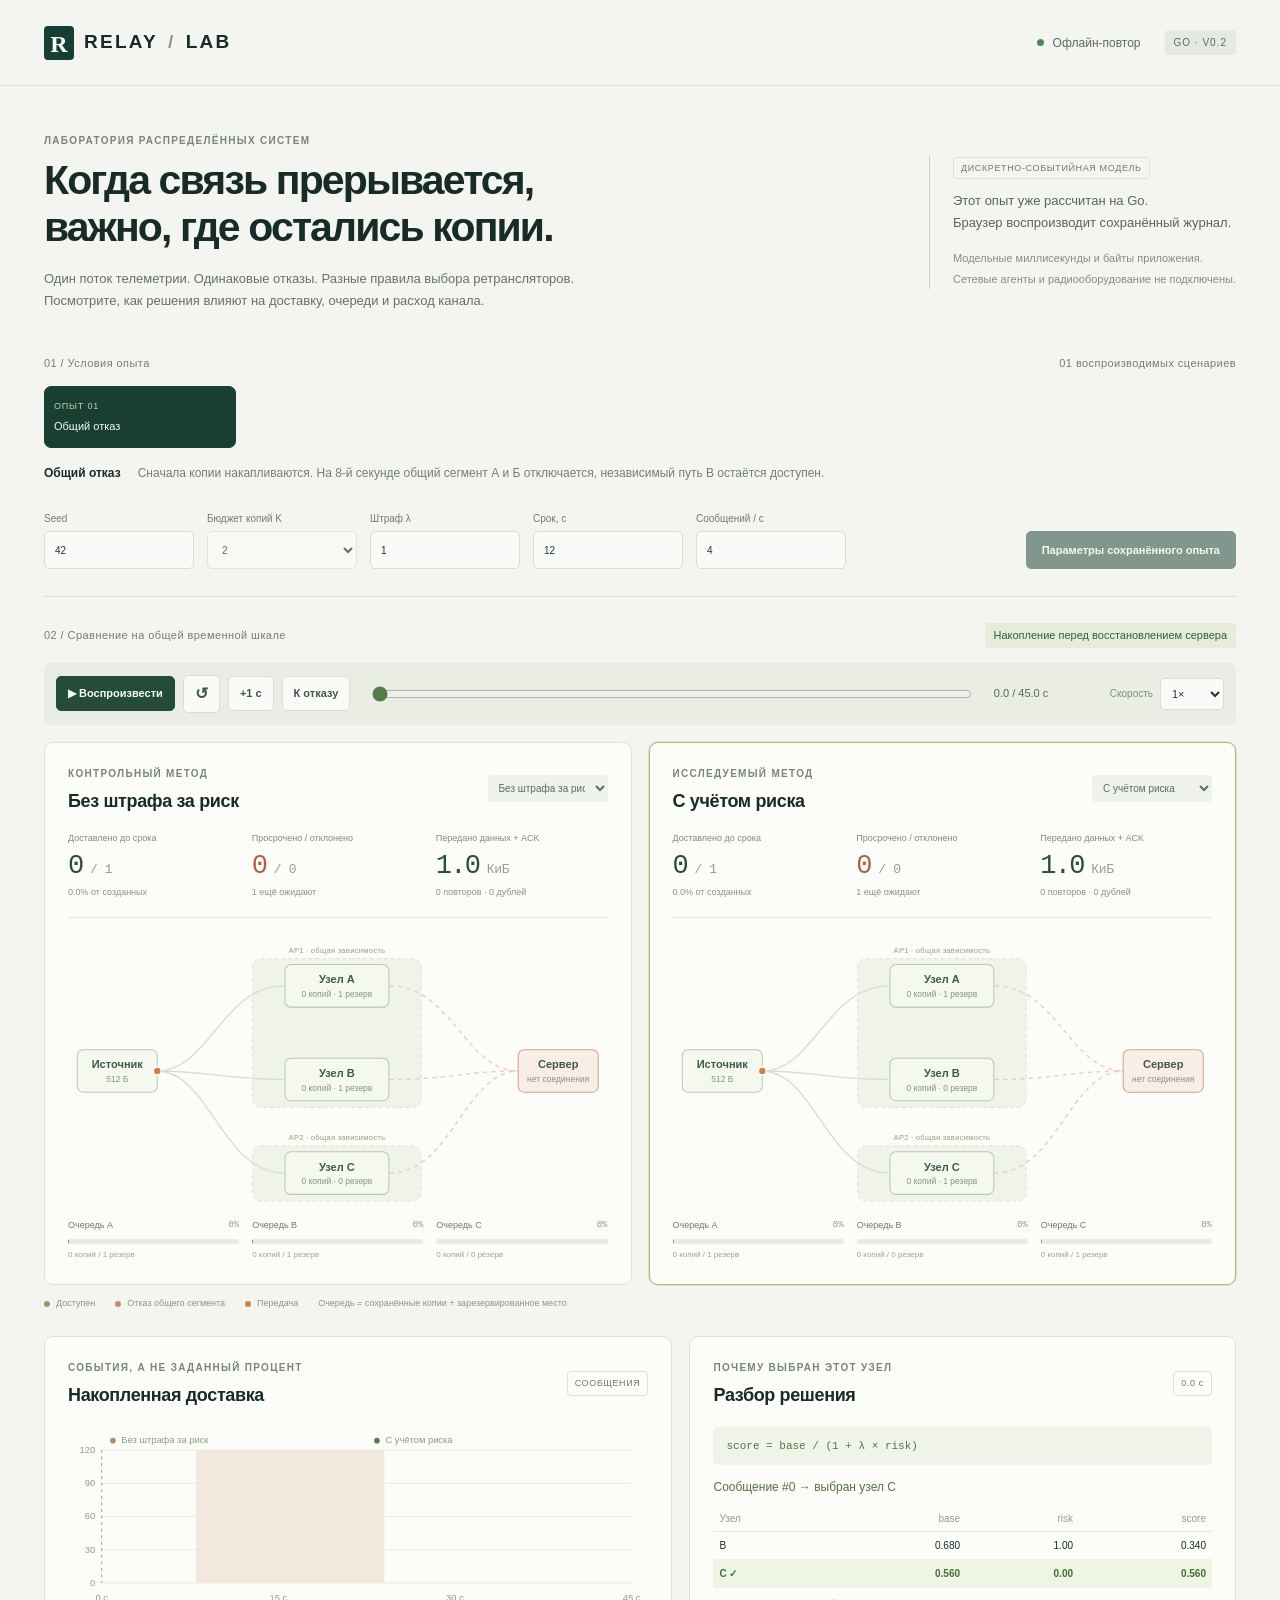
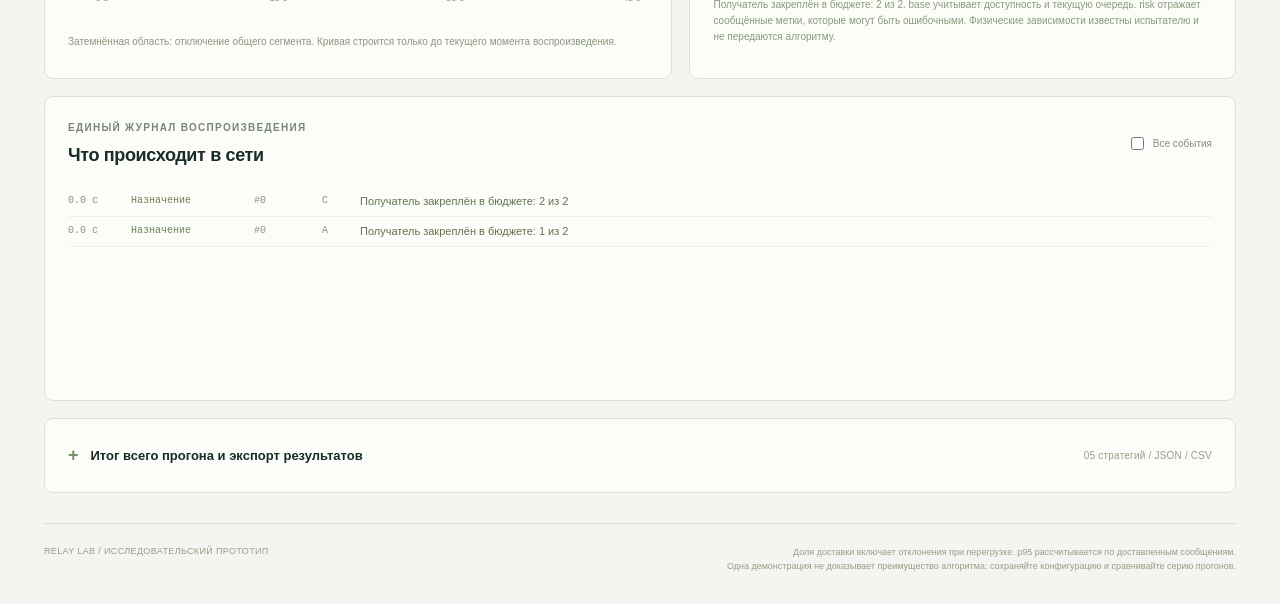
==== docs/demo.html @ 37aa5faf "Add time-based Go simulator and visual research demonstration Model bounded queues, finite links, de" ====
<!doctype html>
<html lang="ru">
<head>
  <meta charset="utf-8">
  <meta name="viewport" content="width=device-width,initial-scale=1">
  <title>Relay Lab — исследование доставки телеметрии</title>
  <style>* { box-sizing:border-box }
html { color-scheme:light }
body { margin:0; background:#f4f5f1; color:#172b29; font-family:Inter,-apple-system,BlinkMacSystemFont,"Segoe UI",Arial,sans-serif; font-size:14px; line-height:1.5 }
button,input,select { font:inherit }
button,select,input[type=range],summary { cursor:pointer }
button:focus-visible,input:focus-visible,select:focus-visible,summary:focus-visible { outline:3px solid #b6d77b; outline-offset:3px }
button:disabled { cursor:wait; opacity:.55 }
a { color:inherit }
main { max-width:1540px; margin:auto; padding:0 44px }
.masthead { max-width:1540px; margin:auto; height:86px; padding:0 44px; display:flex; align-items:center; justify-content:space-between; border-bottom:1px solid #d9dfd5 }
.brand { display:flex; align-items:center; gap:10px; font-size:19px; font-weight:800; letter-spacing:.12em; text-decoration:none }
.brand-icon { display:grid; place-items:center; width:30px; height:34px; color:#f9fff0; background:#173e35; border-radius:4px; font-family:Georgia,serif; font-size:24px; letter-spacing:0 }
.muted { color:#8a9c8e }
.mast-meta { display:flex; align-items:center; gap:9px; font-size:12px; color:#596c61 }
.status-dot { width:7px; height:7px; background:#4c8b56; border-radius:50% }
.version { margin-left:15px; padding:5px 9px; background:#e5e9df; border-radius:4px; font-size:10px; letter-spacing:.1em }
.intro { display:flex; align-items:center; justify-content:space-between; gap:48px; padding:47px 0 42px }
.eyebrow,.panel-kicker { margin:0 0 9px; color:#77857b; text-transform:uppercase; font-size:10px; letter-spacing:.13em; font-weight:700 }
h1 { font-size:clamp(30px,3.2vw,47px); line-height:1.14; letter-spacing:-.045em; margin:0 0 18px; font-weight:650 }
h2 { font-size:18px; line-height:1.25; letter-spacing:-.02em; margin:0; font-weight:650 }
.intro-text { font-size:13px; color:#637367; line-height:1.7; margin:0 }
.model-note { max-width:310px; flex-shrink:0; border-left:1px solid #c8d1c1; padding-left:23px; color:#53675c }
.model-note p { font-size:13px; line-height:1.7 }
.model-note small { font-size:11px; color:#809080; line-height:1.7 }
.tag { font-size:9px; letter-spacing:.07em; color:#6a7d70; border:1px solid #dbe2d5; border-radius:4px; padding:5px 7px; white-space:nowrap }
.section-caption { display:flex; justify-content:space-between; gap:10px; align-items:center; margin-bottom:15px; font-size:11px; letter-spacing:.04em; color:#71816f }
.scenario-section { border-bottom:1px solid #d9dfd5; padding-bottom:27px; margin-bottom:26px }
.presets { display:grid; grid-template-columns:repeat(6,1fr); gap:8px }
.preset { padding:13px 9px; min-height:55px; border:1px solid #d9e0d5; border-radius:7px; background:transparent; color:#516452; font-size:11px; text-align:left; transition:background .15s,border-color .15s }
.preset-number { display:block; color:#99a28e; font-size:9px; margin-bottom:4px; letter-spacing:.09em }
.preset.active { background:#193f35; border-color:#193f35; color:#f7fce8 }
.preset.active .preset-number { color:#b5d79c }
.preset:hover:not(.active) { background:#e7ecdf }
.scenario-description { display:flex; gap:17px; align-items:baseline; padding:16px 0 19px; min-height:63px }
.scenario-description p { font-size:12px; color:#71816f; margin:0 }
.scenario-label { font-weight:650; font-size:12px; white-space:nowrap }
.settings { display:flex; align-items:end; gap:13px }
.settings label { flex:1; max-width:150px; display:flex; flex-direction:column; gap:5px; color:#6f7e70; font-size:10px }
.settings input,.settings select,.speed-label select { width:100%; background:#fafbf8; color:#1d3a2e; border:1px solid #d6ded0; border-radius:5px; padding:8px 10px; height:38px }
.button { border:1px solid #d6ded0; border-radius:5px; background:#fafbf8; color:#3e5848; padding:10px 15px; font-size:11px; font-weight:600; white-space:nowrap; transition:filter .15s }
.button:hover { filter:brightness(.96) }
.button.primary { background:#254b3c; color:#f6ffe7; border-color:#254b3c }
.button.primary span { margin-left:17px; color:#c4db9b }
.settings .button { margin-left:auto; height:38px }
.button.compact { padding:8px 11px }
.button.icon { padding:8px 11px; font-size:16px; line-height:20px }
.error { color:#a3392c; background:#faeae4; padding:12px; border-radius:5px; font-size:12px }
.phase { color:#335c43; background:#e5ecdc; padding:4px 9px; border-radius:4px; letter-spacing:0 }
.phase.outage { color:#9c4734; background:#f5e9dd }
.playback { display:flex; align-items:center; gap:8px; padding:12px; background:#e9ede3; border-radius:7px; margin-bottom:17px }
.playback input[type=range] { flex:1; min-width:70px; margin:0 14px; accent-color:#547c4b }
#clock { font-size:11px; font-variant-numeric:tabular-nums; color:#576958; min-width:108px }
.speed-label { display:flex; align-items:center; gap:7px; font-size:10px; color:#809078 }
.speed-label select { width:64px; height:32px; padding:3px 7px; font-size:11px }
.comparison { display:grid; grid-template-columns:1fr 1fr; gap:17px }
.panel { background:#fcfdf9; border:1px solid #dce3d6; border-radius:9px; padding:23px }
.panel.highlight { border-color:#a2bb82; box-shadow:0 0 0 1px #dae8c6 }
.panel-top { display:flex; align-items:center; justify-content:space-between; gap:10px; margin-bottom:20px }
.policy-select { font-size:10px; background:#eff2ea; border:0; border-radius:4px; padding:7px; color:#5b705a; max-width:120px }
.metrics { display:grid; grid-template-columns:1fr 1fr 1fr; gap:12px; border-bottom:1px solid #e2e8db; padding-bottom:17px }
.metric-label { font-size:9px; color:#7d8b78 }
.metric-number { font-family:"SFMono-Regular",Consolas,monospace; font-size:27px; font-weight:500; letter-spacing:-.06em; color:#294f39; line-height:1.5 }
.metric-number.danger { color:#ad634a }
.metric-number small { font-family:inherit; font-size:13px; color:#91a18a; letter-spacing:-.03em }
.metric-foot { font-size:9px; color:#87957c }
.topology { margin:4px -12px 0 }
.topology svg { width:100%; display:block }
.topo-edge { fill:none; stroke:#d6dfcf; stroke-width:1.6 }
.topo-edge.off { stroke:#e8cac0; stroke-dasharray:5 5 }
.topo-flow { fill:#c78345; stroke:#fdfdf8; stroke-width:1.5 }
.topo-node { fill:#f5f8ef; stroke:#bac9af; stroke-width:1.2 }
.topo-node.off { fill:#f9eee7; stroke:#d2a28a; stroke-width:1.2 }
.topo-title { font-size:13px; fill:#3d5c45; font-family:inherit; font-weight:650 }
.topo-sub { font-size:10px; fill:#849579; font-family:inherit }
.topo-group { fill:#eff3e9; stroke:#d7dfcd; stroke-dasharray:4 4 }
.topo-group.off { fill:#faf0e9; stroke:#d3a890; stroke-dasharray:4 4 }
.topo-group-label { font-size:9px; fill:#94a084; letter-spacing:.03em }
.queue-list { display:grid; grid-template-columns:repeat(3,1fr); gap:13px }
.queue-name { display:flex; justify-content:space-between; font-size:9px; color:#6b7d5f; margin-bottom:6px }
.queue-count { font-family:monospace; color:#8d9a80 }
.queue-track { height:4px; background:#e6ecde; border-radius:2px; overflow:hidden }
.queue-fill { height:4px; background:#72945e }
.queue-fill.hot { background:#b97a4f }
.queue-detail { font-size:8px; color:#9ba58c; margin-top:5px }
.queue-progress { display:block; width:100%; height:5px; border:0; border-radius:3px; overflow:hidden; appearance:none; background:#e6ecde; accent-color:#72945e }
.queue-progress::-webkit-progress-bar { background:#e6ecde }.queue-progress::-webkit-progress-value { background:#72945e }.queue-progress::-moz-progress-bar { background:#72945e }
.legend { display:flex; flex-wrap:wrap; gap:20px; font-size:9px; color:#8a977e; margin:12px 0 26px }
.legend span { display:flex; gap:6px; align-items:center }
.legend i { display:inline-block; width:6px; height:6px; border-radius:50% }
.legend-green { background:#85a268 }.legend-red { background:#c98a73 }.legend-orange { background:#c78345 }
.analysis-grid { display:grid; grid-template-columns:1.15fr 1fr; gap:17px; margin-bottom:17px }
.chart-panel #chart { height:194px }
.chart-panel svg { width:100%; height:100% }
.chart-label { font-size:10px; fill:#8c9b81 }
.small-note { font-size:10px; color:#8a977f; line-height:1.6; margin:13px 0 0 }
.formula { background:#eff3e8; color:#587347; padding:11px 13px; border-radius:5px; font-family:monospace; font-size:11px; margin-bottom:13px }
.decision-title { font-size:12px; color:#557344; margin-bottom:10px }
.decision-table { width:100%; font-size:10px; border-collapse:collapse }
.decision-table th { font-weight:400; color:#91a181; text-align:right; padding:5px 6px; border-bottom:1px solid #e2e8db }
.decision-table td { padding:6px; text-align:right; border-bottom:1px solid #eff2e9; font-variant-numeric:tabular-nums }
.decision-table th:first-child,.decision-table td:first-child { text-align:left }
.decision-table .chosen { color:#3f7036; background:#eef5e5; font-weight:650 }
.decision-note { font-size:10px; color:#89997c; line-height:1.6; margin-top:9px }
.empty { font-size:12px; color:#95a18b; padding:25px 0 }
.log-panel { margin-bottom:17px }
.checkbox { display:flex; align-items:center; gap:6px; font-size:10px; color:#839277 }
.checkbox input { accent-color:#547c4b }
.event-log { height:190px; overflow-y:auto; overflow-x:hidden; font-family:monospace; font-size:10px; line-height:1.9 }
.log-row { display:grid; grid-template-columns:55px 115px 60px 30px 1fr; gap:8px; border-bottom:1px solid #eef2e7; padding:4px 0; color:#87977a }
.log-row .event-kind { color:#6c8358 }.log-row .delivered { color:#43804a }.log-row .expired,.log-row .lost,.log-row .rejected { color:#b17450 }
.log-row .event-detail { font-family:Arial,sans-serif; font-size:11px; color:#60734f }
.final-results { margin-bottom:30px }
.final-results summary { display:flex; align-items:center; justify-content:space-between; font-weight:600; font-size:13px; list-style:none }
.final-results summary:before { content:"+"; margin-right:12px; font-size:18px; color:#799166 }
.final-results[open] summary:before { content:"−" }
.final-results summary span { font-size:10px; color:#93a084; font-weight:400; letter-spacing:.02em; margin-left:auto }
.table-wrap { overflow-x:auto; margin-top:17px }
#summary { width:100%; border-collapse:collapse; font-size:11px; text-align:right }
#summary th { font-size:9px; font-weight:400; color:#829477; padding:9px; border-bottom:1px solid #dfe6d6; white-space:nowrap }
#summary td { padding:11px 9px; border-bottom:1px solid #edf2e7; font-variant-numeric:tabular-nums; color:#577244; white-space:nowrap }
#summary th:first-child,#summary td:first-child { text-align:left }
#summary tr.selected-row { background:#eef5e5 }
.exports { display:flex; gap:10px; margin-top:18px; flex-wrap:wrap }
.file-button { position:relative; overflow:hidden; cursor:pointer }
.file-button input { position:absolute; left:0; top:0; opacity:0; width:100%; height:100%; cursor:pointer }
footer { display:flex; justify-content:space-between; gap:20px; border-top:1px solid #d8e1cf; padding:21px 0 30px; font-size:9px; color:#91a083; letter-spacing:.04em }
footer p { margin:0; text-align:right; letter-spacing:0; line-height:1.6 }
@media(max-width:1100px) {
  main,.masthead { padding-left:24px; padding-right:24px }.model-note { display:none }.presets { grid-template-columns:repeat(3,1fr) }.settings { flex-wrap:wrap }.settings label { min-width:90px; max-width:140px }.settings .button { margin-left:0 }.panel { padding:17px }.panel-top h2 { font-size:16px }.policy-select { max-width:92px }.log-row { grid-template-columns:45px 90px 55px 25px 1fr }
}
@media(max-width:760px) {
  main,.masthead { padding-left:16px; padding-right:16px }.masthead { height:66px }.brand { font-size:16px }.mast-meta { font-size:10px }.version { display:none }.intro { padding:28px 0 }.intro h1 { font-size:32px }.intro-text br { display:none }.presets { gap:6px }.preset { font-size:10px; padding:9px }.scenario-description { display:block; padding-top:13px }.scenario-description p { margin-top:6px }.settings { gap:10px }.settings label { flex:1 1 25%; min-width:80px }.settings .button { width:100% }.comparison,.analysis-grid { grid-template-columns:1fr }.playback { flex-wrap:wrap; padding:10px }.playback #time { order:2; flex:1 1 65%; margin:8px 0 }.playback #clock { order:3; text-align:right; flex:0 0 25%; margin-left:auto }.speed-label { margin-left:auto }.button.compact { padding:8px }.legend { gap:12px }.log-row { grid-template-columns:37px 80px 45px 1fr }.log-row .event-node { display:none }.log-row .event-detail { font-size:10px }.event-log { height:240px }.final-results summary span { display:none }footer { display:block }footer p { text-align:left; margin-top:10px }.panel-kicker { font-size:9px }.phase { max-width:50%; font-size:9px }.tag { font-size:8px }
}
@media(prefers-reduced-motion:reduce) { * { scroll-behavior:auto!important; transition:none!important } }
@media print { body { background:white }.settings,.playback,.exports,.mast-meta,.log-panel,.presets { display:none }.panel { break-inside:avoid }.intro { padding:15px 0 }.comparison { grid-template-columns:1fr 1fr }main { padding:0 }.analysis-grid { grid-template-columns:1fr }footer { display:none } }
</style>

</head>
<body>
<header class="masthead">
  <a class="brand" href="/" aria-label="Relay Lab"><span class="brand-icon">R</span> RELAY<span class="muted">/</span>LAB</a>
  <div class="mast-meta"><span class="status-dot"></span> Офлайн-повтор <span class="version">GO · V0.2</span></div>
</header>
<main>
  <section class="intro">
    <div><p class="eyebrow">Лаборатория распределённых систем</p><h1>Когда связь прерывается,<br>важно, где остались копии.</h1><p class="intro-text">Один поток телеметрии. Одинаковые отказы. Разные правила выбора ретрансляторов.<br>Посмотрите, как решения влияют на доставку, очереди и расход канала.</p></div>
    <aside class="model-note"><span class="tag">ДИСКРЕТНО-СОБЫТИЙНАЯ МОДЕЛЬ</span><p>Этот опыт уже рассчитан на Go.<br>Браузер воспроизводит сохранённый журнал.</p><small>Модельные миллисекунды и байты приложения.<br>Сетевые агенты и радиооборудование не подключены.</small></aside>
  </section>

  <section class="scenario-section" aria-label="Выбор сценария">
    <div class="section-caption"><span>01 / Условия опыта</span><span id="presetCount"></span></div>
    <div class="presets" id="presets"></div>
    <div class="scenario-description"><span class="scenario-label" id="scenarioName">Загрузка</span><p id="description">Подключаем локальный вычислитель…</p></div>
    <form id="settings" class="settings">
      <label>Seed<input id="seed" type="number" min="0" max="2147483647" step="1" value="42"></label>
      <label>Бюджет копий K<select id="budget"><option>1</option><option selected>2</option><option>3</option></select></label>
      <label>Штраф λ<input id="lambda" type="number" min="0" max="10" step="0.25" value="1"></label>
      <label>Срок, с<input id="ttl" type="number" min="1" max="30" step="1" value="12"></label>
      <label>Сообщений / с<input id="rate" type="number" min="1" max="20" step="1" value="4"></label>
      <button class="button primary" type="submit" id="build">Пересчитать опыт <span>↗</span></button>
    </form>
    <p class="error" id="error" role="alert" hidden></p>
  </section>

  <section class="replay-section">
    <div class="section-caption"><span>02 / Сравнение на общей временной шкале</span><span id="phase" class="phase">Готовим модель</span></div>
    <div class="playback">
      <button class="button primary compact" id="play" disabled>▶ Воспроизвести</button>
      <button class="button icon" id="reset" title="В начало" aria-label="В начало">↺</button>
      <button class="button compact" id="step">+1 с</button>
      <button class="button compact" id="jump">К отказу</button>
      <input id="time" type="range" min="0" max="45000" step="200" value="0" aria-label="Время воспроизведения">
      <output id="clock">00.0 / 45.0 с</output>
      <label class="speed-label">Скорость<select id="speed" aria-label="Скорость воспроизведения"><option value="0.5">0.5×</option><option value="1" selected>1×</option><option value="2">2×</option><option value="4">4×</option><option value="8">8×</option></select></label>
    </div>
    <div class="comparison" id="comparison">
      <article class="panel" id="left"><div class="panel-top"><div><p class="panel-kicker">Контрольный метод</p><h2>Без штрафа за риск</h2></div><select class="policy-select" aria-label="Метод слева"></select></div><div class="metrics"></div><div class="topology"></div><div class="queue-list"></div></article>
      <article class="panel highlight" id="right"><div class="panel-top"><div><p class="panel-kicker">Исследуемый метод</p><h2>С учётом общих рисков</h2></div><select class="policy-select" aria-label="Метод справа"></select></div><div class="metrics"></div><div class="topology"></div><div class="queue-list"></div></article>
    </div>
    <div class="legend"><span><i class="legend-green"></i>Доступен</span><span><i class="legend-red"></i>Отказ общего сегмента</span><span><i class="legend-orange"></i>Передача</span><span>Очередь = сохранённые копии + зарезервированное место</span></div>
  </section>

  <section class="analysis-grid">
    <article class="panel chart-panel"><div class="panel-top"><div><p class="panel-kicker">События, а не заданный процент</p><h2>Накопленная доставка</h2></div><span class="tag">СООБЩЕНИЯ</span></div><div id="chart" aria-label="График числа доставленных сообщений"></div><p class="small-note">Затемнённая область: отключение общего сегмента. Кривая строится только до текущего момента воспроизведения.</p></article>
    <article class="panel inspector"><div class="panel-top"><div><p class="panel-kicker">Почему выбран этот узел</p><h2>Разбор решения</h2></div><span id="decisionTime" class="tag">—</span></div><div id="decision"><p class="empty">Начните воспроизведение или перейдите по шкале времени.</p></div></article>
  </section>

  <section class="panel log-panel"><div class="panel-top"><div><p class="panel-kicker">Единый журнал воспроизведения</p><h2>Что происходит в сети</h2></div><label class="checkbox"><input type="checkbox" id="verbose">Все события</label></div><div class="event-log" id="log" role="log" aria-label="Журнал событий"></div></section>

  <details class="panel final-results"><summary>Итог всего прогона и экспорт результатов<span>05 стратегий / JSON / CSV</span></summary><p class="small-note">Здесь показан конец всего опыта, независимо от положения ползунка. Метод «всем» использует отдельный, больший бюджет. Ни один метод не обязан выигрывать во всех сценариях.</p><div class="table-wrap"><table id="summary"><thead><tr><th>Метод</th><th>Доставлено</th><th>Доля</th><th>Просрочено</th><th>Отклонено</th><th>Ожидают</th><th>Данные + ACK</th><th>p95, с</th></tr></thead><tbody></tbody></table></div><div class="exports"><button class="button" id="exportJSON">Скачать журнал JSON</button><button class="button" id="exportCSV">Скачать итоги CSV</button><label class="button file-button">Открыть сохранённый опыт<input id="import" type="file" accept=".json,application/json"></label></div></details>

  <footer><span>RELAY LAB / ИССЛЕДОВАТЕЛЬСКИЙ ПРОТОТИП</span><p>Доля доставки включает отклонения при перегрузке. p95 рассчитывается по доставленным сообщениям.<br>Одна демонстрация не доказывает преимущество алгоритма: сохраняйте конфигурацию и сравнивайте серию прогонов.</p></footer>
</main>
<script>"use strict";window.RELAY_OFFLINE=true;
const offlineReport=(async()=>{
  if(typeof DecompressionStream==="undefined")throw new Error("Для офлайн-повтора нужен современный Chrome, Firefox или Safari.");
  const raw=atob("H4sIAAAAAAAA/+yd324bOZb/X8Woa03Ac/jfd7Ff4Hc/aBiKraT1a0UyJDkzQZCL7r5YLHYxu7P3u8C+QXZ2gsl0T3e/QvmNFlUlWcUiSz5VrCpZjpIggKWIFBl+iuSX33P4IXk3Wa6mi3lynqynbyez6Xzyu3eYjJLrxfz19E1y/iGZj99OkvNk9e14Obm5ej2ezu6Wk2SUrKfrWfZG+l/p/9z/c/ol/ftZ+uv9D+lP6af0b8kouZmsrpfT23VRevrf6S/pp/t/Sj+lP6efztKf0l/T39Iv6Zez7PX8Q7+lP6df0r+kn+7/dP/D/ff3//biLP3P9NOZ+V3697P779PP6U/3P6a/pH9NP5+lvz5Umr/zv+k/0s/pL/c/nKX/fpYV+uftl/n5/k95rZ+LMkdZfZ/Tv6Wf0r+kX+6/T7+k/7j/l+y7/3b/4/0P9/96lv5H9tHv739IP93/ufjQWfrX4qX7H9PfsnpeJKNkNZncJOcCR8nN3XKcNfPq7So5F5IxNkreTOaT5Xg9ubqbr6ez/B3O8nem8/Vk+W5cvIaSjZL1uvgBMP8Hbyer1fjN5OrV+/VklZxLwFGyWtwtrydX1+Pb8fV0/X77HioEIUbJq7ubN5N1co6jZDZ+++pmnJzDKLmbfzdf/GF+dTuZj2fr98k5eyEfirpZLm6vbpeLV+NX09m0eJfBKBlff3c1W6xW3nu8eO9mMhu/z7+uYaPkZvF2PJ2vkvPff0imN8l58vL/QTJKFnfr8ZvsC/7+Q7Jaj5frzQey5k3mN/lPKBhjH7/5OHr4JDqf/ObjN9kwnM0m1+vF8ipcZKk8kxc3SpbZFyx/o2SUjN+Np7NSYzRm/+52sVxPbq7eLBd3t9kH8i//zSgpXrjKOy85Xy/vJqPk9tv3q+n1eOb/67r/k9ki++f5f9TV7WR5tZpcL+Y3yTkobsQoubudTeffBd43YPP/xvVkfl10tMg6OvTfJR867yLQSGWOqZGyrpHmoZGXgUZKVdNIbNRIHKaRuqaRgBkIyXKyuputs6/0IbldzKbX75PzZDme3yzeZg+c9Th778PDsyX7CpiVOJlN302W2eMImB0lkz/eToufIOuc/z+5Xmc/sVFyO5nfTOdvkvPdp95fZY+prKctM7z8a9vw8Xo9eXubVQ1GjZLXi+Ufxsub8svSZvWsl9N8aJjsiXg7m16P817kaltQ+VU5Sm7G6/G2q0ErlQ3z68V8vVxsOjs5RwvIHh5ZmxezR+T4j1fXi9u8Pj5KbiXLuzd/VN5amf+gQcmPo+T1cvx289jIZrjtUyPYmU5XslJHsrp+BL8f/W7DUKexUpcxt8dYqMNYpcMYCq+7vK7KO6Sms9iuq9jHUTJf3Gy6KWet6PIkG91bcO5Wkxun4DpeVuvFrtdWk+W7zQ+v7lbvi8IekH7ZYQ2wreH1eLbaVXFRWwVr2wS3gsv+2/AwDW6qyr/Ao41htHZ8M0pez6Zvvt08eF4vF2/LA2C92Pw/[base64]/UCWaVT50RVeqKCa0P6jZT5dFTR3p4IIGIywHqODh1F2XqeJk6LUvUGU7cje0pQlbBBVZHrmxOrqSQC6wHdGWuKlXQLevsm5dQKtYTulIFRkm36HY25GPR5cFmUNGlPeU4oR1PS0URZRWlAGsLHjCqlLKvEF9OAXy++Oby8THg647JlwOwdQz8CkIdw/[base64]/uxv3FAHXE8quCXfWU+TVlftFRSHCfzHJBLsR4/OIz5hdBHQe/7qB8OcDAvxigjucFcIWbWp0FWHNwgFHIQeiBHGBa+itX4MI7HCxOIvpAZyOSHj86pM2vjkOnszoOhk6t1gJtrJI0ryTvAx3Q2j9WB8G8VaNUvCeZsii5HTrUVWNnI+6w5NA2yJqwMj34qtHZsIHjUUZHcEFfcMFawQVaeC8BSfjJPvArWuLhpz25szhN6AO/zTlFn/h1N2wvBqgjFj8T7Konhp+zaQNw8HMEEzRI3LXtL4VXIea1sgu0cIMCJ0Gs+4CYm1DEQbFEcCFWsiflVClJGJkDQGyi5lDaBtTEQdxZHQeH2MXPsYRyRzXhzBCl072l+BYXjs8bYo3mOCB2R+YxUGwJdVwOUMdwFFfQqZdfWviyQZDQ6UO4BGECMURg/CCi4my/D3Q2roF+0elsyB0WHZpUBewps1Ovv7SwVoKksMN7kS6lCQQTgfXjGrQyPUmXRcmPjYc4djoccxdDVPK86amXT1o4LEGR6OlFvVTGKhI9hbelD3o2rplHxkPUzmsYeEgqLDDCvuhyiEqe2OZLOpsvR/vg5Nig/aV4xhVRa1yBFpZP0CSOH3WeIcF5hq7zDIzg/iyIoL0VpNGsJxm0KPmxofn0OabJuQBRHHdYyRPj2HF+Ckf+EHQRZV8pvogi8HlzzJk4Do7dkXkcICOhksshKhkO5Ao99TpKC/s1GBI9pg96rJD+ahaFH/tgc1dYH/QUJT82HiLpoS0CgVDJoekhCbbAnzI99UpKC/ckWAo9gvVATxZS4x+lF1b8Cj25qN8LPXnJ/dLT4cC+GGJgP296apUUZM3pQUaiB/[base64]/[base64]/BgVuoZF+t5v4Lyvq742RT8DfmjGHzBR/HRYycH4qVd3Wng1UZP4eTRqTzbnhzNkgfknn5Sq/Jje7v7aRN224oe6kuzuoX1ofEj2IjCE5erBV5Lubs7xSytH3VEt1R0ldUndUUpX1R1Vr+608I2ioZCsoAuSK5f5csCA65prP3oCBO/tSrKi6F5JJkKmCeP/YgjIokm2T2oiJO0JndS7ytFlFDmTzP5SvEwyul7daeFhRUsimfdBMmLAAc6tHz+xibnvh2QjTN8kdwfZRaydECyhlq8RZScLr3ay8Gq6vLO3FE/e0fisURaM47Gg7I7Nl0MAEM0yUpryzFiuAFSr7/AWjnTOSADJPgDiGIjnEBBwpEve18Vj2YVdhGF3FACRfHwIUQB1ienBCKpVeHgL/ygHEkG6D4IED8R0CER/NVlkoemHIENJWh21muxy1B2eIFotjLBoPfh60pFnuCPPaEfk0X6OX10rz/AWNlSOJAxtHxhKHrjYQaB/MQso3tedZpuiHxtWkRh2N3QvYg21CIRaLgeB/Wlt67iTpVc72oomKzT7S/EUGlOr0PAWnljOKTDroCcWImFWPHDVhBD+LS2b3FT9wGwoSTwbwBwYkl0ScLGnGiLOGDerRj00nC6r0uxXNuSc6thijaOuGHAOTi63BZQb8FAQ21cO51WckYgztJ2bXzBe+S2ohGMs4SYQNSKkEM0IN8D5DvLsp2E5d9E4ge6Cjo8/[base64]/iCjrSmVYzlUMLf1CpfrC9btMTe2/[base64]/g4gGoxKBR6JqJTKn0QVM6whokyYQyLqjLcToQ6h4bCETgkF1hjRfYtcx4RvHenLNpG+3ItNrLSqVJBGWwW9VvsSuw3uNtl/W9C1DLAd9FOCiGRbSetPvwo1ntg+sU1nGxqz/QiVTric1Vg6eLJGlfHe95BwBC/[base64]/ZPs0hMAQP2TM1E0+m0C0y7TkpzojSnVA2wdm5O6b4Vr+OeBuZIYMCaaGDoGEyyU6DSgRQwpaonUsDqZTDXiw0kc0h4VjaKl38HZmUTNGMjRuKOmvuzskbbdFbOD/[base64]/29jwCpyLEqbFcgWYIqJW0QS0saKlGE8mp5sKfTw1K1ZBTZz4dnlNn0H01mNKuBeT9r56x+cnSviWvY+ICcLUwaKKFuTGVANKWgjAANFaTrgPUa2E7EXt7xV5L3EPaV9CPjTYSb8MDZk8jhGl2h49UgLF4d34n1wnvwfAWXc/CrkSdcVjG0khN3Bw7xjIAV0aDgCkM67WvnXlze9sQAW8ewpszBYhCGKutDMVBmqC1m0Mk7dYG8mkarZrSLsSJ9qFpJ14xjwPQrvY0pBXtFUqtLVOKgJxIu+MSz2QutxxfCkOk0k472AolApMyM58JZkBxVJKTacc42hXLk/[base64]/tTJnjSHds8CVFUJd4QubCF/[base64]/AmOBI65iA9kj7bQdKiMgsg93WvSwIdRyaNwlICNUQng8RuPOO8a9sv7mYMpBGJyjF4TB60Ww3RnyNj/+A6ZYi2ko5EqhLf/RAUzDCfEhFlMtA75NKK7NcDEtJpo6SgWwSEppIzsSUqKxWRNquRjkUVAPqVCM0F92AEa7PoUW7il0BmWZUSGrecGA1wtiO/vlNnU2gdFQ5ISSwvkdYDRorRY8llELGJpKhVXNGEXLD8ioM+YOjmiHtcQiah5dNf8fe+e35Eaqg/EXOhdI6B+XmTzXvvsp23Hc6hZtaLDHnniymd3aCyi7+CHx8UmMI9p/dbyX6nrzVvZyWO6Sw/wVdGaT5VAK685gkOtymLdnZz2OuiTXqiBAPXRnEw2irgkoCse6bdR5ubd6IOpNMWwQ9bMbv6/MqALht6OeWt7z0ScckLUb9TuI+gNyVlheT2UviO3tGquo7oW1HHjCqK6G3ai9dv9sQF0i1F1D3hI4QEto8CYZRR0keKb8VEdmXahn0dFKjA/qb4p6mYz66p4rF1u2CSOAxjZh7I3i5LUwCrQwwkbUaXmjnWs32hC5uzWBMmXjIlQAsRl1HUUdIWj/[base64]/xOgHjq1GUdRF7QoGqtKH+qZ4A1Qb6wx2rsLbUF93obyDqjTVNR9My/y4hX1uMLWh2O1ZRkGFdiUYXBVBxNv9yYeQF01UQFLGdWkBKiHdm92t1vYf7ulmgMLKOD5wSqP+iWbfBzqbbHwg/oV9aa8m5+AOnejfgdR7+U6MblAlBM19ggTr6ex18E40MEYW1GXJtQhQp0pFcuShFmzajPqy8oOyAdQtxwYQAFhWxp5WcA11BFpFPUmQFIDH9/O+sRZRlmXcI65rMts1v0Zm8GWDcI4w6Ygg6s6mNwi67UP0WFGLQkxCGBJGaPMOyzIYBlltOTIt4kE8jMZbXM2Y8Ms380osqTOePwgRnU2o/6gfYJyySjRpjkYV3Uw8d5qWl4dc+3qOLJWq/8JpGpIobeabZBRS1aiOCrbq+NLcKgxCkkHGW1b2On+mttBlCVjb/HBatG1IDpvIxhFlJ6QMvdfHe/luT5fZi+EcY8Qtk6Z2ZaNwVhh0xiM60IYHUAdopopFRYMvCGQQls2l1HCoUSWz0vH/BXh5/X5QMKbuHgHwifO8jMJv0OmvzA+obgk06ixN5isEm4vpXHgA5O6/uXd3QwthIfB/Fb7fP4doR66u8VVYFB/BYZl4iiYl4J9wTxpGkX9xwTzfwt1hsmor2oZudiyllEAGhuDib/VEq9/SaB/Cb4w6riDem5CvQRdPyHjtibysoAfh3obIKmBj+9nfaRYsZX102u99yfJ97fGl2N9FY5PcC8ZRdpcR0ld//IVGJxbGI3qIS3l5Z8I0bAAQ1wBBh9AlDlo1Qn5/H87EMVS3gPRefB8EL0immcjugqjWZcVGMKwDaN1+cvbqXlpDpGaOURDRLmcypUKctYMIaOhnVp4lFHhyKqZZVsPeSnAqzFqmgcZbSvwS/fX3A6ibXPsnfYaCJ03yQ6gqeVdHnhCvkw7nyMGdC/J9X4O8eKXdIlfvkTqRLYbijZ3UVIXv7wnm6UF9KhCyrUBTBzq3KEnW2QUdOXI8JkLYx/oyvIB/Q/oTcVL1jDJY0D3cwyTLlNJ98XK4pUrCZQrrStXt6PptcrpKJ6STMrfB6UiPEM/tugonsZBp04g2LbqvKy6B+LZtKo/eL4anjoVT39LrF5t0kBtUnxhPG0Uz5IiDzWhbqLnxbT7ODzbTMGpYVX/[base64]/9IpVF6TzmngfDOdr3P8lDQVT++PUq8OaaAOWari6U3KAsfxZAGh/OffEZ4QmpQVRvFE0Si7LYAfPD94tuAJOx+kH0/vaTKvDlmgDllVHdrD02p40lQ8cRTPDFHjZ060iZ4XS+vj8Gzz0aWGVb3D50hxTDOf8yYZTG7h/l72DXTuHz7XgHp1yAJ1yOrqkHf+Cx4HVN0/EaBhCYDmUUAJU5DeMoj1qUPnThpj8bMp7LwFoOfnJ7osu92AtgVQfAKhOJtQbxU0Lw9ZIA9ZXR66ZavXqryDhIZBEx/[base64]/rpDN0Zh1N+gzj8Af0FQL8D6Ir1kpdVNCWJLFjf2zO8mbh4laoEKlXBVtCXzeEg1UjHiHSiUyX+39/tpOsw6Rq1TmdT7JOpxkN62wE1NQCyh/rA4bEd9WmTvIFMxbNJXxHqZaoSyFSlLlN5j77IAKGupjWyGUJo0lcbJdQMgqRb0tbFdDlP1gg9v8Q4RmjTUfIdCB2g5+0AldmAepd+8SpVCVSqUlepvA1YdABQg3R6398Q1SiqogF5DKAlR+VyAqUzhE4AdCCEukX36wnovAGeKcyU/RTDfGo3n3v5rbcAF69YlUCxKlXFytIOnNAFZ9aouROEvl8tg0BCSjmqa7uoV+8TMluJPIx8M4+TZqjT2Bb04f1w9Ibf4iWqsvUsYarqSuYNv7J05PfiWDgJKP75jwjN0PFraRhNyFFNm5xfXukKlgqjaD4hWE4C51vRHNCUJqNpM9E05/b9w90VTUxbJQgTvjKaMI6mRfVslyL590HTr7l/PGyewybe38K+Ac39Q+aaTqcCYdqqQJiqKpDdQLuWnh6lk4Ak335FdIZmfHN2Qj1CJ5aomE00vVXg/[base64]/xMJpcohqZi/nog+YHzT0081Q0ndEXwYtBEIhBgK+MpgyjKRQ9gaOUrO8KZQKaz3Ad/AA2By5N3Q72DWTe0YJWcHotCAItCOpakHfhKx2HUxIJAwhqSVJCOEMbvukwnMpRmcyfXjHtcEKR8oHz34JztjHXnDEXwbmBELZuoNNrpDU4vaFWeQBOTCfxhRkUKWyejfQgOE8vPAdwKvadN2fA+UlqW5LaJjbTM3Lafi/tXk7rjLQIXgmCQAmCuhLkjbQqA2Rm9yciMzTSmg2TWVJUvqbG0kemMX7IfAaZL3TclKloOgstgleCIFCCsK4EeQut6gCap+YHnEtGNsIwow0ttFZG0YSUooIzS2QfND9o7qM51bFn/moTvRKEgRKE+MJoljSOJkcVYgYqfYfNCWh+DpvvddjU2YfNFZxeCcJACcKqElS8u11tAE73E8IZOt0LDMMJEhWHWRbrg1PzR6b9x2Ta6ZY953VH9EoQBkoQVpWgcuPsWiZ2GE6DDH9/R00U0B4EJ0JUGGbUaQqaAecnqW1JapvYTM/Iaac2ti6usTWiV4IwUIKwqgQVb6a1NEDm7dWWnCjUaEMzbRk200KGqEDMpLOREQjYgkzO+JKNjH4Ama9z3LQ0FU3X1BrRK0EYKEG5qgSVfATN0Ocu6aQXc1bJRCly0ub0KDRFAk+QidkHzTdG082Bb4Gmd9JmrwTlQAnK+MpoDpvcgSCq3TRlfCc0/Zr7hM1a2HRb2DeguX/aXNPppaAcSEG5LgV5n7vBAJ2gCQFVuLCG/eZz6NgrzuduB3zuwBoViFkheic6PzltU047F07Y+RyjKW32xWGZOt7rLt4xn72klANJKdclJW/LNRyA/[base64]/fWEOQYvciD8pl4Mzl/19yhO3oYlnJR0mVr7cb7qbcm249gWcnwFyClUtiDBDuXSQjnmHJmcSunsrjKB8ulXtUcJxDB2uSm+Hj/FP8d4Ec8mMC3ZRJQ2xu+Nk5fj/LoOsfwuajkBgS4zfUJdZvpfu0PZaueB4obKyTY7T12280UJNlCUoMoM6dRDykByZBKhULaDtKfbadPWwyW4iz516ui0cGUto1vPdAvXA6n9GkzNMZyjce+ZNsUSkkN7T39dwj6g620jJ1sCSgj//a9VIPBVDuTVOwrUO6qrd95KbQNWanV/okbhFJ7yIbnDRPGHidLEunGg0WMq22P+ZYU9jvW2FTyUZgyg3phlTNtMfj8+kVkicoj02WbqdVT3+h2163felE1evyNJ2J5orIdSt2OIbneMqhQIyRu8bcDgHW4SoeAAyXY2CYCWXSKnSxxe7RKXzsk9uwRw+iG7RAr5ak0Ipk3xmITAz7EE49A+0e/r3juNrPJ1LweSYaPicG+cvFEcuCorQrpBei2zOkw2wOJvmPiH7vDzs/F1zrGJc0yBtIgg5Sdy3jYFNFD49YQ5fo9tJhB+U5NBLzNBh5Qcoew1QW7WFu8OtBUXGVtRL23GuRShXiAt/ka39jXUl845TCvUcxPqWYKmIHjqvblG/by+aqSnnAdJ74+FleX76/GEfD1+iodw7nbEUcxL6sa861jOyZbHckbYJNlcleDOrrt+PuNQvGx1l6LGIBzL/8B7fDbd8mWWoP/AtXr0h/GZ5kzw9XB0fiSc+/LbObdd0pmzo5OI//tfI+jbsZwAx4EAx1UBDpK3sJeBPu2WqTAQS4Yk0dmaY7EdZBx0xaBgGpF7Fbhx0tuS1XR/Ef96OCZfPXgc2Ut+D35LLSn9kpFDrEM36zuq2TlyLuH0shn3yGbbsZxuxoFuxju6mXfDl4Gu76tXcyPSY6kddJz0S13KhnTF1EV6IXt90OdRMhjVU8MU76CiFRyEfXW49kZ29vIXN8todwfa6miyo6N5S3wZ6FS9euAhIj3Wy3GpoyGsSOcW0glydKuWE/2zpLcg8jU4BzwB9XgO91UNkz7aSH4FqLfoibfoSTJsu1W7NxAkPHwQ2Iy1fa9JsHnXoAFJjjFbuv7OHbsG7u0aTZY/whyU0mAmpJ4jf3mHE3/TFNAwxdfjp3hMdjB3y+g3/N0DdAX7uYDsBiiKbADd0eTkCKBxWBctSIyWE5iFYT3WzNFpcrjS5KwJULLoeixbsh8H6LSl/dWzpI98ht9jXxPc/wgvSKd3yojX0eSko7Uf1TdjOdKJt6TvaHLee18GGuabGicSRSsKJVLfJVbfUfdIb7LFkZyL1NekE6D1JfDDqLdxOMb6LE6+Hj7DQ1j3X9MSkkOw97fMvweoN8CK19JEdAn7V+dY7qpNpGx0OdnR5bzdvQzY3Vc/Eez4MNi1SOBuI2TphB2/EXbHya+exXtkM/ka/AzxMbo1sM+bY0lJ8xe2pF26ad89q/ubcPFimlhuPqvfGWhbNKs7qpy3upcBq7uVkgxZzJLmXCLOY/0dyw7nmFo455SimzY6h46fxnlTPEwNhHw95IjQTPqA2X0y6f1u91393RvL1QtgmrSZ9P2BgqZwis2k24CS5kCPWldI2LoCslPSslfSEJpIB45u2ih4/Hz3oA4yCHo/hRVCBkGHhim+Hj/F74fsJW5HHMZ8dhPyDaBngeoGKBbYAEr/Z+/ulhPnkTCO39AeqFtfrcPAde29b4XaBNo0tj7akwzzvO9UDu2C4i+snyXzMlAKM4GaX8UtqP+tQG3qjkrSkpY07lponhNZN8gyZUag90DVJ/ty+hmup5/hB+ocmxBXbvRYZwrpv//pnqjrLSU18uPkuiZ+nKhfB4+lhK8aK+VqeT1q3AeAr62r06MGPf4zL+Btf491b9ToWkCTCxnPpPpaIohR47eNGuH4+D1v0mMgU4NG8xY50htKqha5OiRyT8dSIlcNkauvRY74u9nvHafTpd8Xz1Biq/QaJkrvWkCTK4nh71kGSU7K4wIaKnk49b4L03CcycfIp3cmk8XSQ8cc+nr+KR4j6X67HmKnoM7SVfueyJFeqFI1pNV+kTs60LPIyWuRI730/bacZrrzKCHH0GpMmcwnzVT7STOx7XXeteQlN7Z2oRUifr/O3Ro55Tu9t/S+N4o6XsZ66rSYuiY50mvWRUua9JPcwYEMkhPuT71v9XswUm+BS05SKudSYqX+1BMtp14CG791zSXFoSm/RFosfTzDF40slk4dp7iMpDHzGq5nvAY1Hq5XzsOVH8ytt33qX2oQ45ca5PXaNkpTfdpfxV8PcA+Z7Ye+VdvMU1zvk2MwLrmL8Qtk/3Kf6rN9Of0Mp/Sp36afCPRofq33lIiGNEk8Mr/eHkttX5WUnmPfgTS90vy2+WU6dvVbg9YNsmr7e0p7sXc94rFESYakfd6W/2tiV518jHx4ZwaTy+IFMR+/huviKf7MNffq5pTNpbJeZi56z6noPadHpW+PpSRNDEmTHUnTS9Zv6+GnSy85U+VEsbZoXnXbZJ7U7vI8FXq+rabbhl5DkKEJdm51sfS+z/BS6uODCf3J2PU5zlnzot6p9djTYuybCbZeaS6awES4e4J9cKDM/TfatpMB0SNQe96J1nZcTi9/v62tnx41aor5+691fSC2vyflcmXjcl07XYok64GPNfIbDht+366X85tevUjg43dqfdjI7jP2TfBN7UZrobx+BP1mCNK3+5umubZnfJehA8nIhUvcPRbR8xDE/UNQWfDC3IS//pb+ESjTzggUuxbrlpaqcWegVuKRGUpm+bkZih4cFq9bqOMUl/MHh+vIoDDzNj0mMjf6jC/JP+pz0/rNFO59fv4AxrbPHS+UqT7tSwSJIQdJNeVaWKxAbc/PihA2P70cuSfQysG6dSehlbcL1Omj/aN5Lgwy6gy/sU+92aXdNpbc+0xD04HtsdS6u2asu2s7XKiX09925Uy33ii3UqKUnFOx7g2IfW8g573Wux4WWz+fRmm0nqiMTQeWY+8LJRx/jD9OD+UyEsjMcLLYejAnG/oUj43MxV59uVCvpW+aC5vmwqObDNtjqUV8zXhEXXvNhXy/fv7eGjtZurXSTuw7Abnspd21prZmsm77fS4SGEub+E3S7unicv4pTvkm965bFuveTM71mvemWa/1P5Pu6EBPz6SLIfSn3bd6PlhpB4mP/w2ULnul567SC7H1Jd7a2Ix6OfTxRF58fj/OT+Ry/imuI/XNvE3rmXcvoN9Wxf9qVS08r1QPJzYVzi7K6QToaamn9Mt7UneeZK6nkgJ6+tGe1NX0O+XUDUrq+vH/[base64]/sfe2a1KciR3/FUOdX0wkZEZ+bG+6srHMI0ZS+P1oPUI5gjfFUgyXmEwO6yvjMEsfoPZRbMaNKujV6h+BT+J6Z4PdacysrLyZOZRL8Ush9UQXfHPiFP/[base64]/e3w9F+ePj/+sv7d2Y0Ft8Nnz54fl/vJi6ensd7t8M9P7+6e/Pp4Q7ybYJ3/znz69Isnz34z/GqY/3e+n7+bv51fzT/M9zeHr+b7+X7+4+Hf59fzD/Ob+fUw3UbzPLm7e/br51wif5HjD/P9/Pbwr4dv5leHr+fX89vDf9zM382v5u8PX86v5x/nt4ffzz/czH+6mf94+N387fzn+fUx8Fc34mZ+M393g8Oxgs8/ffbpky/O74Hjb+c/PLk7rvFvDN4OL57dfXaScffJ5y/e/+3HPo1nwdrGgrX9GOzPgknHgkkfe/PJP31+9/T5T4r8cBHy8YXTvqiOu0p1xN51jJRmd14ag8ul+eLFk+d3//j0RU5p/md+9b4sr27mH+fXp4J8++4vb95Z5c3//fY/b3ZDUTJflMxfJjP4Mdv7ez9jYf89388/zm8OL0/35uHfDl+ebtXj3fnq1On7wzcfFby5Of6fw9fvgg5fzW8PLw9fz/fH/77UIiBPjO8ihn4S8+STz3LK8l+Hr04L++bkUt8fe/7h3ngzv72Zv5//NL85/jbMPxx+O785/[base64]/XNkOGby7DUBI/sh5+DKUtTTKrvjb8GEkKLGmQQiBjaZcxDH6MRQFCaCMFiehWKYzJwA9z0Wlf2KuxUq/wWnq1jB/[base64]/n87ouc6vxhvj/eLocvDy/fSQhd/2XU9f/2nBZnd+b9iW2vDr8/fH346vDyZv7xtJQ/nwz8L6FmfvPGla8JswiSzNIVmUWQtkHNrLsTs5QSVoPSJITG6JAsjGGY9d7chAFSGN3uhDE9mXWZmfXT/Gb5Ss3ChzdL5DSrRY39kHhBVo1jDNGVGZKfzxflC/dO6ZMj3ZkSGvLU+D5q+LMj3dP/tc3Q4dvrMJTkkKnIIUNpazP824VCa3scDkmFkpzRxjoR/9BBGMN4pCKrhHSolXMQ3c2FMRnv65llTvvSZvlKzVrgUE6NxWPV2A+JF2TVOMYF7oYo3Tvl5/NF+UIO2eTeiVtdK+e3lKfGd1cT6wVV7r273KvlNKIJbxyqRBeo8++EkxlV8c2rggBJCtt6FL5IFTN2y7SgE4UlSG0IlJVEUXYGIdPtCj7Aej5IEmf/i10ojMlgcHyR0760U2OlTj0OguuUeBwSmbNqHLNhW9eGV+Qbi/IFW08EUJzBUUfbx/Rxnu1r+wg2T83YRU3iES3bs0dCZ+gY2+tASsLQVYQhUtpiHbPuTjAUWgPKDz9jzhjGTLdRr0aBkujDz9iFwpieXs2om/alzfKVmoUPb5bIaVaLGgdbUuaiqRrH+OQq8yk/ny/KF2xJMX2A5jo7v6Q8Nb6LmsTRmOvp/0pm6PDtdRAkOSSgIogI0t4mgFn5tZEILFoSWhqjlYvO28IYxiVRKQNCKmuUie8Uw5gMl2QuOu2Lu7Wr1K0KKOrTreXdL6MuVeQYGtgil+7NViT0RQlDGFFyU8Sur5X/a8iU4/vI4bdFbGmacEDbHCG+vRBDaSCJikAytGBxgmlBJyABWgfCSCVAxc9twph6FhcHkpBWaUHvfjJv2y9jMrySWea0L+7WWKlbC0DKKbJ4rCKPQyJzVpGjfBCVgbQi4ViUMNyNpQ/s2PW1IoCVmXLGLnISR2hC9ASSEzlCxuZCJEAaSFgPSBe5ohbHPXPdB0hgHUow+v3PmDOFMdNtzCu1e+9cp5/RN+9hTFOv9EPiBZxXrunWWKlbeC3dWgQSd9FUkaN8wLp8WJPQFyUMdkgyfVAjsC8BpIBMOb6PHP7ARmBPDgibI8S3F4KUBpKsCCSkBYuTzMqvDUgWSUqyDun0/b0/v04QwuAIJGp0RJaUiH88P4zJwBFz0Wlf3KtdpV7hdfRqcQvKaUuVOMoGrsSFu6M1CX1RwhBGC98HyK2vlfunD4+E7AyjpYfB2Po84tNgMnHUJGRPcBGkwaUqgotgwQwV896hE7gMaTz+A6XSSmuioAhjaplhFFzKoUGQoElIFf3sRBCS8QY/rmzaFzdqV6lR+PBGiZxG1a/wbkjkzSpxFCKqMrVWJByLEoZ7toVDJtWZWuln09jVt5KTOmTiStMEAInvNGSL0kSIoTSJqCKJDC0YHDEr70QijaCt00TCYNyYwhiGRNoZKSyA0Rqtil0ojOnHIkbbtC/ula/UK3x4r0ROr+qX2A98fFaFo2igymhYkdAXJQx3UAsHOtTZ/[base64]/cU92dWKQsaTruEawUJvodw2HMdLvCKGG9UWrx4Z81l1IyTnkZk7HZYNRN++Ju7Sp1Cx/eLZHTrRZF3g2JzFlFjvLBVgbSioRjUcJwC7lw3Gc7A4lsppyxi5zUcZ/tCSStc4SM7YUYSgPJVQSSoQWLc8zKOwFJkhCKQFqhjYs6UxjDAEkKLRwoc/oZnQyGMT2BxKib9sXd8pW6hQ/vlsjpVosi+yHxgqwiR/ngKvNhRUJflDDcIS2c+bnOBLCUKcd3kZM6gnM9OXAuJPp7wU2CS98ZOZmzct9h5faXdPhIAEkgI9QD8kWumMUjMIu/NiALB0Io0FYpAdGPlIYxDCsIHAEZkAoRoo97hTEZmxdmmdO+uFu+UrcWgJxTZPFYRfZD4gVZRY75IEJdH1yT0BclDIBMoC/O/LLMroXxUvo7IRE6G6+ATDm+jxx+q4rQs03Cph/sYCvziGfEhJSmqKhIUaQFXxZMuzpRFIURCi2dfkbtNIyZblcYPKw3eAUaDArQqIVlDP4yJoOizDKnfXG3xkrdehyK1inyOCQyZxU5CjVRmaIrEo5FCYN9NKUP/tj1taKFlJlyxi5yEgd/KHrCS4kcIWN7IQRpIGFFIBEsWBwyK+8EJLBSE7y3kihHwpjpNuqVoBUJLdCBRIxaXBjT0ysZddO+uFu+Urfw4d0SOd1qUWQ/JF6QVeQoH7AyH1Yk9EUJw21d+qSNXV8rApzLia4fKq9fQ+b6fZf1Jw74EHuCR9scIb6HkNScFaFzgwylgSwrAtnQgsVLZvFXBmRy8uxPdGAbxjCskHD2J/[base64]/uk4VB2BpIXOETK2F4KUBhJVBBLSgsVxXxbQCUhWnP+JOVMYM91GvdIKZZSyIEggxskWxDT1Sj8kXsB65YpujZW6hdfSrWUgMRdNFTnKB6rMhxUJfVHCYFunF07aqDMB0k/8satvJSd13kY9OaBkjhDfXghBGki6IpAIFixO/5UASTsgrUEaI8lGORLGMEACZ4WQCOb0CHTsQmFMBpCYi0774m7tKnULr6Vby9tQRl2qyFE+cEUu3SGtSOiLEoZASj/xx/4StSLAuZzo+qHy+jVkrt93WX/iEUO2F03Ao80v6bxNa5tTF9++LobSQDYVgWxoweIN856oE5C11We7p6gzBzH1LD4KZOmcRikJhSYT/[base64]/1/8s4nR47jWONXIbR+i/iTEZmJt5J4jl48UFwQICBB0DO8aUCyNl5J8AkM30AWbFimYZ1h5kZGDy1OVXdGRE0pM0vQGAY3KlZ+HfnF96uqYFdHcl7OkWPfIZmlGcIBLVuEvBwvJIsPJOwIpCxBxFlfqJ8EJKpMzFAog+bm/cj1Mef/eUJWwtOzMldWQkBG5vaP11wfs+Hi3VB3Pu3erY877Rb98t3CLbs1osgff+SsvKnITT5gZyA9YcFPdi14fUvmz5AYJwOp8EY5n0yR48yQGGcCqeIWIZ8MF1IAfCBRPyCt1mpGnPX99mFAGpFMLz9y/oKVTKvaNIPCqs3OK9dwwcfLolefvX37+tWXn32xfd2XD69OfPyL66X9N/eZn3RQKBRk/iDn09dv3/zu9ZUi6wrxLw+r/XD5cy3pkgu33fDi7m8PXXL/1d1Pd+9cGa0NoYEb4lweW7sxJI0I2RKyYRMuRrj/7nbpn79/fanI/R8v8u6+f3H/zaU4d/+6ZPflt7ve/ddd315LEj8guWNAkgQByUYRnkFAkvh5ZdZmb0CSqh8LFDuyQywsZTQ/97hYoPrYjV+8fvX6zedftjuy4fwgHu6/Xrbt/[base64]/t9Hh37XeFHYdctdSxUfuOKV7onAzRIAV54vcJe1aXWxWZu9wM21+OmVjQX7ptdSRutz13Hp5b+XjmUy4UouVpjmgwhXGT9IanqkxsI6eGQpo+URhHEmcV7SxzITcVWKh7js5XR/xFUAnxvq6XkaNypEN2oOT3/[base64]/n7998+r/vnzdbsy1sItBfni4Ev7q/QvLf7z79+X258XdX+/+fvePFz//x7uf7v75/rrskv1fXz+jqMz+LiCPS4ZgmJcng4wlu0FFXjAMCKqEYPlVD7KrN16ztiuozG0ZtnA16eOk/PoJILKh5M9X7lxuyv03F/euHhE6SzY7RcZ1SqrgWVMnO1PAR2jx9DwRoQIBQou52zMQevXyw6kvSFztQ8uSZm32IlSqBpezEidTh8vZpY5mL+q4XgyGd2UytTQ/luIqklEOwoQ3uyozMZGpBn5VQ05fvy51NP2ax/k1ix/[base64]/vdErzVPTmyRIbzQ++3NIb5IgvbF3epOif/lCEEfmL798WQtphgMNDAdOaPUiwVHI8IdDCQ1dw5Dx8CuTrlXIkNTZKkshTavwQKskQo8jBF5YjuCIM5FKOJUjKSdLCdFRXSTgw428/Xoq3AQCuNGxcDN+3n7FqkG/[base64]/[base64]/[base64]/gBcUWQwQwJPSgkKJgOlsmoJSQOQivHpeoQWishzdAqA0MLBVzv6mzvevNRyyOBjttFt6CWCNhSssUaY7qIxIdM7QkZkgAy1SjDJMgUIsw1MzGylA9IWFFjfcwGzBgnPZ+c4jQ5U3tzhha3dK9///mbq7xCd+vfp89DFj10y/d3P9y9u/vxxeXlhvd/uP/T3bvb5TQIyBJ3QY+AXAppBmQdGJBU2A3I7FV9REAyq/s7Hlx+NT/[base64]/4RcuY3/5ZS0h+BZm96xiKOgmBHsNOSIh/Lme0GTOMnKyXMvlKNc6Uy2zQsFm3e7MFsIwlhwQPxl6+hJ/JaTZRTiwiwiT10VcZncRic9Z7slZkoCzbFhgEmcrZQIGFXx4w2ILs6tDNlC2fcrzyalMy5RmZXZDNhjqSd+hHpNmK4hSOiodmSDIJIyl9cgkJn/7kwzMJE7Zy6SUPCuMyCR/[base64]/9s/yjF1TEbaGuc9HxyitPypVmc3bTNtVrhsKUZxyRWMIaU2ZxZ6mnnVjEkdc6tpZBmbtWBuVVydXMrezExIre8EaTlkUDHTrA5SlI5qotqkcC1NZbWw7VLIc1Ug3GuTQA+3LQj3BJEt5JqVHwS3CilDJf7/Zyy1A8cWrFqfcwGuBknPZ+c4jRtYBVnL9wSgPucuLhb/+TnxAlUzBSoB6VACkaNOpmlCbH4qSQQl6pDKq2ENO2IA1MJk7gsrZ41B7A0ecNWncnShLWYSuCoLiLxKZJ7UoQkoEg2yjCJIiy4+H+bIosDkLfcIhknPZ+c4jTbNvemyHLa2E4sNJbsnFhLIc2PTgMTi3LxEkvA64ARicWMZk7gUTkRjP/ybNpySYF3KS5VD+8uhTS9ywO9mxBd7+Js73oDUMsjgY7bRTfRNmlyvxkr9Ov5ZmwS8ClcelJYIKBwsSvzm6fwsjjNdraKs5vCgtn8opbwkC9qrdZsfso0MLSCYVuZjRIVCFCS5qBEJfCejNwV5z6pTE3uzGAqSUdd/[base64]/ddqzWY45XHhJJDVjQT1zD4gEsSf5ClMBqssR0ZthuU4qDowbCWkaRMeaBMsJsPMLQncsY9hQuKnM/ZMZ5IgndH47M/g3mu1Ey1DmsXZnc6kpgslH3W5wChBQHAsrUdALIU0A6IMDAhO5HIke205giP+jEpxNke4iuldPsq7zoRGcWqsp1SCLipxkXp00VJIs4vqwC5KWdwu4tldJODTljxBT6WtQEBb+wJ8Cm2N2xbn1qbjvdCyOC1fmsXZTVvx/10hpr5POkWoWGEkxfhwwxNSCga5VGNpPXJpKaS5/zAwl/[base64]/H6VgaZVAD+2U8fYVojuv5JR8WcQ26viNLPLKs7e2FaA7F1DKHp7P+AaQkHBDAc6KLE0mBelybGuiOy/hdQZI/[base64]/vaibXu2m2d71ZouWRQMftopvonklMJXJUF2Xx6Z570n25WJPu2SjDJLqXCoULgSplNd6/tT5mA92Nk55PTnGabWsVZzfdcy5BYmlsyx6JVUDc0BDPhCNCIxi55dlsWeoJvNE/0osUM7f0qNzy5n15aqxXLq55dbZ5a4kuRHK8ax3aOgP4bCkd2bJarMmWYnzo7mz5D3tnk+TMbYPhu8zaC/6BAMsrtc4xR5lFdlmkKgfIOexNfIjPN0qNnXzulhp4qRbIHlvZz4ggfh6Ab7Olr9dbNs7Z5Yc49xY2vmyx8knQYPDITSZjfWMPCIs71hl8x2FlqzoHcItvnnfdfdeRGp/b7zpSs2YL8h/XVq9q/+57jz4faf707efP//r2y63VKSPaCk53D9qun0Ls0bZ50jYRoG1TNv0KtE0EaNu8aZvI1OlS9NXpOEed7nIW3cHjnjab7pkA3dtAuudm012sjBhBd+spixYaYMf9orucv7MEzscNp7AHsdd6/[base64]/sAWngTmwBmjBHKyMGEFuMdyA4zSS2QJ2XE05hD2InsomdPYmdCBA7K5t+BWInAsTO3sS+0V3vHpFw6nxEsi3GIT8HIbYey1kxdRhZkR7LeSBZDfmT81SQFTh65jkgo2CDrHiCjAIAWVE2PQlkyh1w4554B8iUD/14N5yzWxnFG2SG/NmTfmNGQSB/ltnAgvJnGQgsIH9ytqpzxChoyZ9lKkGx/FlwCnsQlMkmKHkSlAkQlJRNvwJBmQBByZug4Oc8Ejsf3gX1iDQQRpbWW85qF0DrpdntwlI3aSogWwZfJcGjv0piYwIoSPd0bSHYXK6OXN4stsvlavj6L87lFhC1NOcc5XJDoqr4crmFmNWqTyehsYVawYRE2DSHCamFls0pNlnRGDDFNiA318lNY2MPKBB/TsZS1dyls3LXkpzrzDbaUqpm8tLs5MUaeMVR8yjrRHaDZc8Gmwg0WFY2PanBKnK1IWl3NFjlQz/eDefs8oO9G6xx95jrWdAAWjfPxjrUunkg1sHdY65WdY7gliW+a6EBdhxEOhbfGaewB0Ep2AQVT4JSAAQVZdOvQFAKgKDiTVBLfOezCArEd5lNUCi+y0CCIvGdreocQVBLfJepBF2L73ePv2XIN/[base64]/U+aKRhancSpBC052wRlwVnkQdC1IaBu/auIgo3v5IlvCgDfSfH4K+CbAExV5xzGNxl3C+QsghK6WyARm+ZRlgTuFohVGSPQaUuokmb3FiShShrIrarfLZB4Vu4aMqqkqc2N7bsFEmcnL7xULQlHzaOsmeyGlz0bHhNoeFnZ9KSGp+iyhnbb0fCUD/14N5yzy4/s3fCMe8aSzoKGrQhLVuwahnWkCEseiHXwnRKSrOocwS1DolZDA+w4iHQoUUvGKexA0BiCTdBixehBgsaAjgzldQm6cc5uqRZngkZDopZ8EkEjkKjLZIJu7AFhcSdoBN/[base64]/J/e3f//6j/9ZdeuIz/nv95z5jba//v23CrmrByD0tWDVw4AhK4dgF2hyLNAc0ESRlAC8QIFunLNboMm5QLMtILU0uXlv7AEecG/e2dBrWprZvDPUa1rC9HRo3jmRzYbsyYZEgA1Z2fQkNijv9Rnv/[base64]/y4tnpFxbufRf781bKfvv38+V/ffrmzWkh/mKBbvA3VQ99enUoIdsupji1ns9hey1n9XN/lZpNHW06yW85l1XI4fe8Hq57B6XMTv/WnZfXHdfegUXePFpf10YKT2nU2/tkrYtU/vV3n8nBE/rgKsJwQkSjUamkxJQkc4nfPrf158zdPR2tZR6vKE9HSfNcbreXRaIm24p8sWiyVS6m5Za4p7s5+t3+DI6l96Mf7g15upFThn83LnKkEoRpyjEnx8vZvMN006x73cnX3cnzEyxyblJKJG9dK3/ex2ev2b/y8/MPAA9HlzdiCS7gmoafHy/EsLy9vxsqGl9k6Vajtf9SpYmPPXosT/xbHqXcEOnCOuZjnmBLEdL+22XHuF9sZaic6Pg+CFbk94/7Fdn+kpB301dQHp8f7o+Lu+e3ekmIkgkxPhLU9u4lQvRPB9oCaeF/BA8shD9yRKFY9G7UEGJSNTOAX07XqcPrF9K0JgET+WI4N7V+Lh9/+m71/ac/sH3Bx/VO/O7VYZ9diykWrDJlbGTeWWDrf5cvofCXlznguk+JJtgbInhpgInCQYGX7k859JIEkUSqJo5Tvo/pqnL/9m48fdk8kNWSRXBrFQjXvfdDt38w8kSjWfbwfD9fVKVzp+XDFnnB9nceNGy/vtletKA5PNw+seD204u0DzpKItK6hTvejH+OVxLpRWiubYJSAR8GE/bVtEv99kvbYo+CNIbtJUp+ZesDUl0PVQtOqsv8xU0YOYs+fMnz+zGFkJMD8mWNPJJYZkcjJmpx49uSUM1kPvrlYk9OAB98lU6eDrpMcRMnOW34mb+1rCSWTHZ02PzqiFhKd1QKzRNBtKjZtmzfHuk0W1TsqYId7p8SkGdVYMQqkzkH2lRTtLtTq6C60NsG/mkEXKrknEtcZkchicaXRbK6UGlXX1LO4UqrpJWnTvSQEQKelkTPo4Ksj9EwZgaZIwRZ7xFPsoQDUA1E8PkfseejCl/YQ13jQq0gNyrslxvsnHVKD8qEf78dDcnEKSfpKIYFXIlKf73YLV/Ndr2hyeTu+4vXQincyDYWeXrJofBzTSygXMPuwYprb7EMlWu2sVYubI9rZzXtg988+uPOO869/6wjfj39E5587zztuj4h3xrJ5LtXqZti5lDj11pW/skXyxVKphs7oXOdEp8bNYz0lqyczaPNK4S6DSPGTG4Pgy4QycHCslNSgaPULkvU+M7vOX5XRIK/Zs0qSbc4eG+Sr9LjkOsMlrZhI4elIMd6v1OpkeAkz2Wef5nn2YQKDdlOSdM7ZR7uobVzm3h/Cdw8wVYaefS5vhpn6/P5ASBankICzz74n4zxPbq8FSJ/vdnuPls69J5HL2/EVl0Mr3j0U37yDu9viZXSLZ6KOlnKZy01J5nzYZk/[base64]/YMuhRrlynLDFOQkq/7ZoXbbSEfGroJvmOou8Zt6k4R2NBY0Rf8TCAw+EfPwT8RGiSj4fP/D/6HB/+DE+kj8bo6xSs9H6/YE6+v8zbYpgj3BwmtLA5P4Y8seT205O1FIzLeB+ui/pghO3GXVctkq5pqldoThhuVTc1ZT9JhA/jaIJTE/gM4eBdonT2TZs5MvQG6TgoQDQ0QOKRk+moBMl4u0csHGHK/atckXnKXKdcZphR4KIgYxNvcPXYoWF/Uv71eqXvluW9kJQpgBE+eIzgFNNIldZtHR7o47D64Msgaw+5XnP8eicnFKSbpK8UEPqpIfc7b7zGa83on2cvbE0teDy15NzyTLlB30XHMREhsDxya54cNHOia99okf4W6hl53XOe4o4ah7gDzV7U12XXeTpq/jCvNerKOGXoqW6OGZsuTo0aVrv1fJ+wf/sS0bpDz0McE5q/sOX8xoV6f1dgf7fWnSKB/nmvCD8VkcYoJmL/2XRnnuXKrGEuf8/Z7jJbQvcPQ5e2JJZdDS97ppcaPkXeBasz8Zd/T1T0/bOBAF3XXJvnPX5J73bFMckce6g4gUIIfi1/n7aT5y7gXqyfrmPmjxS5TlhmmJDgKab5xHoXgTVTdNV5PpGsIYBwrjuPYZrX91l8UuPe1/v+Qd3W7kuO4+V3O9QQQSVE/yVWVn2MQDDa9wASb2UWnAwQI5iIPlVzlITZvFJwzZyqWTIqyZbmqsZfdwBEpftSnT59l17AcU36vofGbDr/+IGmII7aMrC8UV6vhfJ1nle3C634SXnussgqLa/EyZZw2aLPM8sallfmowtoVcjkUctkfEka257Y9EhoXYbsIf4qkDA67srpfnFVqKzt/sbIrErK69XRlF4zrl2ugrlF2AVwvQMs1AIF7uRIRWeIKlCqdJq6AaGbbGozXvIiqLWEDim3dezR3gNSVynJFKtmU/97m3XL9HJL/AYH0omi9OZ37kY0DAbdW8t4DAbIlMFnZmi86ECimZsP4PE9gzjwQHPNud+G1nITXHu9WKTM8q8wHz13rMssbh7YsetX57a2BrBVyORRy2R8SR7bHtn0ZMARLIPjZAqF5HdY/S/6T4XNrvTdNXZIPPWVaLi4T95ZpuahMjMZ64pH1ZMhNYrLWEyqNc9p6WucwoQIGo5g3YH1LOs04BPnWEwBW0Jijuz2GVysOdRVn2ZPI0eIQ6aloq2Y6wXkO1lGJ7dxKljt2VFrfFFa4hWfv1eyMg1E482DEzhLaQZEH39nBaN/FFUVAN0S2bdPrty12oXA7CQUcRwF6UHihU+W6zPK2rZW59+xxexsIeT8UcvPIhSnoJM/PInnrO9dNZl3ffqw24Skfug7WFehw9dHEvgIdJipOTr3luF9UjjS1HMaDmgCGxuTWFj1DYzavQGvNOkdjhtCVyv2KVCJbwjLYfHiGsAy5dS9cq8rYvfAQ2VCSsdWme5VkZEvDRHWaRzXM37jF/pvFfvAyyB68lpPw+p4150GLfV1meafSlsVhAbgn5HIo5MZib3zvuItj52hO6+ZwvFq22DeH40TZYnxQdw3URbIlcS9Ay0UA8VSADGu7eXtZa9Y50ilTVyrLFanYHxLQanOyisu2PRgn24PROUPUpRNFXRFNFglJIfdrRN3035mTFcU5L2P1vgy/C4XlJBQMqdZTWHhWYZe3xh/0lVkmf63Ze3XT7W0g5HIoZC3VYvMqcAeRTpFqRVZyIXjexhtd6KrJcnFNDBNS68ZZ6qhIyOrW003ICK63HMs15TAvI8fWVjxBT0fwL5cRo76ytAY2EtlG7dGREThZ6o2VFjpNva1zmLCCDJoD2w/VIFmRXbmMDinpWF3UFp4GJR2K4mmQyrllM/zDuolWWmjzZOj9h/X/66///f5Xf/2fOm2kpHczP2ufQDaOBPnMIwGyJUaz0kPXHAkU39D1+IalqlWc1IbbqqhaxSts+In2cUGb5q8/DuC1nITXrsODXGZ4VpmP+bxFmWVm15ZFr5K/vQ2EXA6F3Bweml/77dg7JhFgBmtnT7N3dsxggBFGdva2tRutq9T56qPCOiGrN88/Kpgf8U2tHXGGDibuBWi5CCCeCpChRClCD48s1/JI8xqztoTmHFa88xalBcWrOY3SPJrHhWxT/hnHBU9dwCxXAJO8nooGyfzOtZ9M5Nk7ILv2MQTcmccQdoasBaeA8Z0dQ1754vIuFG4noYDjKEAPCi90hluXWdys1TL3Kv3b20DI+6GQ9b2VyI51as3KBKdTK4eurJaLs2o/GwB3teA3LyiDG9GThuDn1FuO+0XlSFPLYRwHORnnn9zaimecf4J/uYwY1XWtLh8jkW3ULk0ZguGGq/37VDc8ROt8AM5m7XLlHTsfhGzJ31YFz5G/kQ35C60O3yt/I1vCCxoT/o7kb2X9SgP12cNB+lMOtvzVMvj1xwFMlpMweYoY3lHK0k0PfcWTN0ytoQ/rzT0hl0MhN/[base64]/X2vIxEtlG7dGRyb5NrSa0IpqyhQ/pyASpqyjLBUXB1Sl1a2NruYx96CIhGxqWztSwyJZ6IgX2azSsYvO5Hpvv6TcPjj0g34XJ/SRM9ijaJGrY17jEURRP3vW0hu4Vjbe3gZD3QyFrtze1ri4DKhOcrgiNi7tAVytC8+Iu0IgEMhQhUW857heVg6aWo+35JuseM2BrY5uhv1pXZNVmnSM1PHSlcr8iFfOmLJDNMGdIQe9NS1ErzWmWIjtDjvkz5Rg7a+v3jQl/R3JMccXcs1yxY0/[base64]/MnUVZbmiKESWBYhKQqdZgJlo5iJuM212zhCDobVmdorBIposPILSg9eIQcXQcj2G1ksLxWPPinfhdT8JL0Mo9pQZnlXm+1sjcl+ZZQrQlkWvvru9DYS8Hwp53x+SRoiu7VVl57hn11F3vimSMrvGD86rW8/8rMzfYQZWcjtrW8zW/c9wsdguErJWzOliO7vUW477ReWwvF9uCYcJYjsDkNW1pFTptK5d5zChSQyOg8aPcgM/i01a3zVWl/EUvZ8hdKVyvyIV+0qsVpsVYiecxzJk0ouirZjpXYMYrNUcZq/[base64]/M8iapNXuv8r69DYRcDoXciH3uY/aL95vWF4FVUp2flfFsQeuHaTrO/iJwGtFxxrOF4HrLsVxTjuCmlsOQtQGwLWtjayueIWutLwI/ISNGfV1ry8dIZBu1S0d2fFpXS2hFNGULH9ORIXUVZbmgKJFMSZtmS9rIhqTNZ0rayJaYysomeI2kPc05fcanJkqbNelaaw8Kt5NQOMG/hh4U5p8VlOzaZZY3SK3Mvfry9jYQ8n4o5MYyb34BOCkTnC4eE3RltVyclXE3PV8tae276XlEwxmSNlFvOe4XlYOmlsMwrs0PIqfWVjxDQKb8ahk17+pry8dIZBu1S71l6ErlfkUq9msD2WbicjUdU9fZ/lyHVpqTJC255iXS/JwdiZwz36HPL/MOPTnz4mC+duWT86ZbN4+bybF9bbEB3zl9za0rYFr0CX394yPw/wt498Pvp8cPuNx7Cj/9059+/uW35AE/bs8/uOkff/r28f8J3t+r+frlDz//5ecvv3x7H+/DZry9/fj+3//85Q/v59G//+NPf/rXLz+8ffn3v/z89fHv3yU/lKGRt8GRpeB/B3Xoux3629d/e0TGMjK7bWR2UuSEIdSx36d93zFtKoNHYdqRxeCU82hwXwYH5zbRSUH8wwIfQ5yr6ALkNAnyUIUWMCcF8xBYCr7smHisogugkwJ6zKkG/bYzeiqjo9vO3TvXV/ab3XDrsucqtIC4lxFPmWC07FCxG7Iwcxn17IIfbXeoGU6A3UeeUnioOI7cduosg54hR2nq9z1Tr1iOcDt1loEHIOTh0ldERyxMn11f6XdSDVQ0R1GYuwx75hyGm76iOu+2Uw8K8hGHdxiouM7jdvZBRj6ngKNcBxXZeQH4MAv4iu18FKauAJ/z8CaDFdux2049ysCDwwCjpceK7hi304/IfaXfSXdY0R0LsEcZdnCU/XDtK75jAfooQw8AeVhZYcV3wW3nn5ybU/uK7wJu555k3MGF4KS53/fMvSK8wMLcNexjHj7HYMV4QcA+Re6r/[base64]/vQiuYf7xm6HHg3PNcII5h57lmfuPa5ADwWuGwyjMXMHcIw+tc64ZTvDmUPHmwFMaEjFcM5zgzKHmzDEBDwWvGU6w5ZBZmXngoY2Fa4YTfDnkKM/cxzTEcFwznODKoeLKgc8wxHBcM5zgyaHiyb1/6naIZLhmOMGRQ8WRA/Z+bJ3XDCdYchiiMnNOQ+s81AwnGHKoGXKB4tDGEmqGE9w4VNw44OSHxESoGU6w41Cz4zinoXUeaoYTvDjUvLiAfmiphZrhBCPu88dxheAMQ0st1AwnOHGfv3gmBP94DWIgeM1wgg33+cscQvAYh9Z5qBlO8OA+P/QsBB9UMqFmOMGE+/w+3zZ4RBoLXjOc4MJ9fh5DCO7HZh5rhhMsuM/X9YTgcWzmsWY4wX/7vFgtBB/EPNYMJxhwpBlwaRDzWDOc4MCR5sClUcxrhhMsONIsuCRibjqfZQI1ywk+HLkoz/[base64]/4Kr+VBw8Ehx8DB4DqN3msDVhCjYeKTYeBgEOui42FRlUDOi4OWR4uVhyGeshZoSBUOPFEMPo8IH+zKoOVFw9Uhx9TB6HM9g8+pEZKEGSh/EM/pg+/aE0AeKv4fxjD6o36F4GPerDLxi8mE6ow+g5kTB6fOK04fJn8CJ9YsUDwu/yEDpA8nu249CzYmC3+cVv+/zh9kGd6b6jYqHmb/OQDH9Pn+KYBSFmhMF588rzt/nt0C3NdiXQc2Jgv3nNfsvhzPWQs2JggfoFQ/w8037g4z04w+PF5ffU/+Ptz9+/fO/rF+g/vbnz9fSH+/1vn+p5ttPX7/9/lLtl18+7wh/fGVT/Pul5+/B6QMUCcA6AeTVEIT6EPfOIahzCFwPwW41BKfOSuhDBNeZBa2HiOuJJOrMojEEdyLi10P8xha/[base64]/V3XGqW/6wri9kW/+P6ua47SXd2CdX3RL76/65qjdHddwbu+6Bff33XNUY513fsHJFej5NS5L2LB3lz0C3ersOYo3V2HBXtz0S9M2IlRexTqHaVgby76hfu1emuU4HpHKavLaYU0h26ki37houu4W9G1R+ntXSz2gFD0S+iWY8Io/8fete7Gcezod5nfwkGRdfc/tx9jcRAotpIV4NiCIp9dI8i7L/oidX/sy7B6pmaVkYzAgBTPxyoOP1YVyWJNULScZlgDAthLUG/ItlHUegHvHcBego/[base64]/oWai842ZIaBw/7fUuyZ6C2Q5hyWqDkDITIJcTCM3Y7gClQjvu+9faTExxrjXJa8J1nYFYuYRZu7bO1UyAX9A4Dz7fZhYnHaFtrKecFK14GbuUSbuHhtB3ABCiy3mXgybLv0vUClAIr5wWsyMCuXMIuPND1XbtegHL2e7/[base64]/2VJlBev+URSycHP/UqHJNyz+PFkJAsXEIWsd61Y5hCZSY1lLTMriPSC5Q13ilnh1rCbCLZkkXKoaNrxwBQKeqhUOd9y6URyrJRzg4VjvlJEgnKI0NC39s33xqhnLd6KPSZfU+nEconpVfxQuHIO1vEO/S9faenESpSgVdBy+z7No1QyJet2QmFI+8EzpEhoc+0WOphc9J7FeHr2s9OoNpuScrZoQ1gPpVEQvXIkJAs7RimUOyVex6PNoBpVRJ51SNDQq/S93GaQCWnh0IK912ZRihPyj2PR7PERC25ErII3jlPU+/kgtfveYSRt5+dQsWk3PN4tHBM/ZLI/R4ZkrDMrh/TCJUp6KGEGXTdlV6gvHFZN7uApMM0MPkisqCRt2MAqFQAhZbZt28aoSx55eyQv5hYJl/EOzTyvovYCOVc0kOhRfX9oUYon5ReJaANYKqaRK56e0jSDLquUSNUJL1XkTqPNPUqbVcm5eyEDSDvRN76yJCEorrOUCNUTgVeRUDlNB1VIFJ6lYCODtPpFEp4JxTVjmEKxS7sNYO+kdQIZaPWq6DvxdQ6idz6kSEJRXUtxUYoT6wcEvpezLCTSLEfGZKYnZ+W8VAITr/[base64]/5VQYEtdIy/lkMB7Dw27Rhzr935xbCzOzhWQV47KTcnbdQpTzg78ydARbMQpMUsJBWbZ9Q9TDgkWgqFP2IhTYpYSCsyy6yqmHBIsBEP3sBecokyrhEKzJL1ZgvceeoqNOCVmKaHAxTGpXVwC7z10GhtximxJQKEtkd6WwHsP/cdGnCJbElBoS6S3JXQC4jJeUfYwQfaQGW2J9bYE3nvoVTbiFNmSgEJbYrUtZfTe4nJeUcpPQqEtsdqWMrpccUdP5Om2cNBPYkaMizJiEgoNwKoNIKOfxDQWW6ueGqrI4gJnXcnUxJDQkCwa0hEoMSo3Tal0/[base64]/aiEReFC4LYWAiQL7rsw1cubV3s/FeAEU2AGEgpdU4heryUBhWuT21qbUEuCdLg2OfWVqGM4tkBLAipNq7+6DpR6s5RQ0/s27LLzq7MDLXUtKydAmHvmzZvMTRFQ0utpjgXm5CnqFTXHgiXKU/Z73YqEYvJaXeGWEFPi7NWO/CiQ5wJFCSwLJtX2BlUrao4FDti7tK4pYZ54xMD0Onu1rzsGVOLs5lhoniXeboaFx0MfrVpTeGLBG+a8eVG9KQIqcHgzLPR4vsTjzbHQPrNTsw/30Zj252CS2qa2gUqO0pIxMyxrCzQlxwV+KpS4vBkWXJ7lsHV7Vtgn7n6wHIGDvjnKMSC/n8lzLH1IfDYu9HkBfd7HUizQuvNqreOmGisueLM1QlMEVLS8SyzwnyHEEq8gsdDWQ/baCeLijtUbvNks4VMRUNGaLLDQ54XsSpgssdA+1REWMrhDx6IS3mwI8akEqMx/ImOimV6y4kg+FdinHBfYZ6RYonWBRdMbWxw5k1bruOPHuhmOBf7zCJDn3exrpzPFcsYVaF2My8Jeoe1FXaB1iQW2Hp3a1kWTPiwN4qj3n8eASvznDAvts8h/zrDAf0a9/5QtBNHt6ZuHHAUqsU+Jhf4zFvnPGRbalN5/[base64]/8zoP5syLLhMwBmzYU0Rb9oPT7GszVrF4/EBixpbIDVvjgAVre8Cy9rJxYTuvYICW5dYsL5vlloKW8ctP9ZacvZRraltoKKYJfZx7UYBWEXru8BCX7xZASo0hdt0LAHlrI9ZHgMqWt8FFvrPjP6zKcSC9T1ntxvLGje1Bms82b//3Y7s4fvX+88/Dx8Ot/+5vf96++v91/unn4duTu1zFX8dfr/7dvfYvn5x+EA8feSirw57ebPC8vRFC3NzeLj79uX+2++HD+OHfv7SIh0+mH9Fi39uDl+/f779+svt09PdHw+tZGor9H77/vg/t49fpr9ue6E93j093t+1OqKbw5cfD1/vP98+tT+PQNPf+pvDl9un219+/dn9Iwps20Dl5+/fnh6/f33+NQfXzqE3nOdfmpvDH7f/+8vn7w+dPHtzePBmqDLxN4eH7LsfUkh/3xx+e7z9o/1X//XX4en+j7vnRzQWVQmKNBM9mjU10lyNc63xks7MRGMGFWaW9GWEvgzPtWWkprorVSu6MqOmzN83h2/fvwxqat94GXAON4cfD4cPT48/7m4OP/68+wLAn28fbj/fP/18/iUHpr7FwvdRa3/ePf5n+OHXH3/+7MGeH3I5fDyjBHqWAG/FHJr6Ij6tijB7tYQCpu6kFdT936OSjE7Iv28Ov329//2/[base64]/[base64]/PGNTgzRDPrMobnQwyJxHnjEKulzmrsRHaU4moK0W0NZhDMc5T3+TiLIfmg60UU+yRKzNHJYNOrEg8n5DrZc5qhIR2VCUSq5jjazCnvZurYk4fta/BnCEfUPOgpRNBpDgFNZcQ8saOWvIC+zTGwepAyTbKLFJiVyMltKNOkqyKw7EGh21aKsXvF3fkcPCVIp09cl0Oq0QQK+jVXELIW+MwXBTH5t1WHS/[base64]/cWH3UZBNlFjVx61GTHQWVpKqotEerw1hRHcZYHUbJ2fnqxxRn+8YUTaXIZ49cl8MqERQU9GouIeStcRgaquFbTvonobZRZlETx9fNYWvm6/Cr5DBa5skkjgohzSWEXBGJBXPWoyY7SqMpqZiTajAnOz/fwfJCV7Lc1W3VYE6PXJc5OhmUFEKaSwi5XuasR0121DZS1jDHmQrMaZsDzDPm/e1FwZwuel+FOR1yZeaoZNBp5Y1nFHK9zFmNmrApZw4bFXO4BnPIG6diTtvjqVLAcYCueuZSyqCsOA81F5Hy1k5d0LAWH07Uv7+4jTKLnPjVyAnvqLZkUvH46F1Uu4PH7Bfq+znML+cMFc11eNxBV+axSgYbBcOai0h5azyGbkH4sOfmA6GAwuYIiuAx/z/[base64]/HqSMo2yiySEtYjKTsqMFlVgeltDR7HjrKSx91GSPK48111eJzMgsWcmccqGewUDGsuIuWt8Ri6t+Ib/0Fdh7KNMqtDCXzdPLZ5lk1/rTxG2zydyF4hpbmIlCsismDPeiRlRzU1BxV7qsQhE4V5HNJ6nschra31mtQAXZk9OiEcFFKai0i5XvasR1J21EByVLHnaCWXU1RyOazk4hyWnv2I8/cDhjumddiT2J3HID6eKoRPK4M8p5TrZc96JGVHHSQnDXuCqcCe9ma60bHH2WoPTfXQdU9gOhkcFWej5iJS3toJDPq8BoiBBH0kZRNlFkmJ65GUHVWZnFU85ho8pugWsnFp/[base64]/Twi2ndBqsPjlMNe21zk8YJJailWUtdcWcw6kz1xob5Ix2WV0zgjlT8BlaEdbIJ2sInMjIT8WkhIp5IwLVzNcW7+hM5rJSEa1TsLJyykRRHgtS5Pwk/P/JuKXuMhGZ7wkK2XPFwPqGChNe3l4b8MZ0cUg4vGp8TW2zk142LGkE/MGIa0cO+nf6ephJps/UjOVoXv9Hwz9KRz0xPqp5P1U3q6NKPnesQG6y55Pz19JMdp/[base64]/n1ctOfys28cLnIU3LvB873A6fuwOnOfeBEdkI8KM/jQXk9HoTl4n4/Oy35mHJ70kuOyfgFdi6W3ITTSm7a4pr5rtbbGN7Z+c5OHTv9udkJReAZwkF5Hg7K6+EgLB4N+9npbXJh/HuJnb4GO/s3oCU7vZmvne/72te1r1WR01xgWxuK2bm1rYW67gzhoDwPB+XVcJDDytS4n5pxiYyL9XXxtPo6x27hpmL/bvoqGf+PvXNLchzH1fCGJjpwJ/ha+zp7P+FUdluwQJkSJaedpeqJnMsLnDX6TPDXB/LaZF6bzPkms6z8HttpDCf41hAA1WUAhNBMgOSurd4+pe/HsSrS/QclbKanGfogm9O4/SObJTmbu1SCM9mslDwBF5ttNrVr5PIFbPrK77GZTQmn8n6j9y+cCMsICIHels46SKdAcs+RuvsntbHxYbuWzvnSSc+/z15P5/ou8xHQEAIhLFMghGYMJNF1r7sBpWgdUEkITe13nGuzul2blellyQOiBg4XoheinYjWgxGNu02EkAQhLKMghGYWJLwD0eSI1H8IKgMxqTpy/WpeFojmTi22EcUeRCcaHxEl8KvHffced2D/+daESpgy+UJyTqih/9//urrlIOgihGDpRvWyW25HSw+OLuxHnUr8Z4m6p44u0iDqBZOrpozZRlBXvLazf9F2FmEz7GuEBkf3dldIIDRJm7CdNkVNF3E/ofLwJyE09XSRBwl1TMbMTGloMb4I/bsIxZVfZDuhQdVFjIkTJokTUi+h+016soc/[base64]/Zz5xQSvIhoj2E4pbT/QYIrYOEMknS16rStgP/xgnte6qh46FeQ/SEMzNPLjPY2OLzr7QfAPTJ1vOB0SglUSIlUTMe0qjY49yxp6ZjjxmjyfEnnir2BINQCiUDL6XIctn8HVAefwz0yWU+AMpyNJRBs0eKeRAleRA18yCNKi/OXV5uuryQQanxCLHEQ/JyDqPFl3LCLZz6JEbDI7eG6An3HJxcZhBReEVne6hrr9G1pxgIURIIUTMQ0qjy4lwUlC03jvzDFqdGM0BTl5dwEFB1WHa23yf8bjgIfhzQvmZwFNC+O7vWnrguQI8r8xF7z3ooodETpJgOUZIOcTMd0nvQc/ugBPsJLYXVpYKaAZeSEZqqvESDhJonAzGOlQYIvb07vgj9ewglOJTQaOByTIc4SYeY9hCqTUL9UEJ5kNDCsmxynQm2XeQ1TmhfYwgdD/UaoifcTXtymcEuF9MS4SvtBwBd34g+MhrTIU7SIW6nQ3ed9vbpaO7gWsvBpZIx6uFPIibUVJInGUTUObktzEX8lyJ6/[base64]/KdYfGHWbj8QIAHayHrVgiQmWJAmWUC/r89Ga2hqtIU1YF2AFLwUrVSdR6WZ9biD6dgPRsCbzb+7JZdpTKnMa632hD3TgsQY7fqWDz6oQd5T585oyo603P/92HIadj4Y9bo8FHOeQEsoC0naEFd19mrv72PSEKfOEhRFYxKmoG0E2pVpTk59hkFKWZLpmGl19pPQr/[base64]/ij6I6HFVRpdj+kRG44SBxshKk8hKm5GVPfjL8xkgbArMmI0YiAFjuf9MEK3nIGrJDBACIn0So+GZW0F0eoX9rAau9YAdiB5Y5ZyOOdYYZrRuZnStz417Y42JlSaJlbYTqygv83zAAK0JaDZhIObZDXIIqbPMcwEDYTuXBTCZK/jeiz1y+fU/nsdl1/5vkMuvkaZnNVaPUejh8rgqH5BaMWzGclt7G1Mr7U6tLL7b1ZhaaZJaWTu1iuoz4wDhxSox/PczpT2Vn9lHaUdMRhQQpNpF+3vTPrAKH0s7rvweu2h/oDTmVtafW0WN2mJuZUluZdRL+1ytxOakA2YetQTWiaWf9jpMuyWzDgi2vOdu6iTPgr2vT4UOQFZgL+bJk7sgRMdgP7DK+wdXTEez/sBoDK4sCa6sHVzdabt9Op4rkdj0n1ETRtMVOB1uEBhlkkpykw6CLy+2m9aV05jsWrVGmZzajSdFUDqq/HlJlQ9g8mgD0qLubDGosiSosnZQFTVlnp8ujk1PGSVjEooYmZtaQRPKEOVzEGVKBpBu95f45yAanrkVQs20J+Vde+g6CD2wyiChkHbIscQworIZ0bW+No4RWMypLMmprJ1T3fejXx90bihT01DGzFBW/D7n7fvct4zP1FAWHOVTKBkaQsTlbXRTt3YWn3294CCfX0/vsxqr18L08HlclXO2sAcDqocCGuVkizGTJTFTacdMUU5mGwD06+YcZBCWkh7HiJDayUKjgOok1T8CyuQXoBegPYDaoYBGN7nEZKgkyVChXYA2pwcwmx7YDygPA1qSa64QRRcr6NS5nQVoX18IHU/1CqFq3NEYInZU+fOSKoMtLj7/[base64]/IRO9B6KJ1RBi4xIipJROTQpPMe9tz+q8AAnaWKEnz/ewZn6gKLjcJZOZmfQ4Jq++F0u+D8S+AUOBTOKAJ7jIc8iYe8GQ+twtk09f1IOIeN4OrJvBsSLa+KnPq1s+Ds6wah45leofN238LzImWMzuOKDPa1mJYI32Q/wOb6vvMRzxgNeRINeTsaip6+zC1ealq8JcNTBWb/yl5/Ymrsy6jD6+DJsNv3LWC/j0/ouQ/[base64]/edfehMfbIeWV+5Ly2Q6Wyh/N03VUXwfvPjPPU21Vc4Zx7OOeaDbd9X63521bhi/Of5/wJnw+oV+YZnxXM+gbbShSAa8ynapJPVerlfC7oU1PQT/38+d0gBTdwTqOci2RjbQxLe2kKXs7ivC/WgQ48VkDv44M7ivx5RZEPCKjkaM4f+IwBVU0CqtoOqKKgL3NBn5uCPqd83mdObz8zPlM/X3mUT9VsxI1JFv32tM07i8++TeQonwO5Tj+fhxX5AD71aD6jn19jPlWTfKq286n7e9Svzzr387mp/6b2rxMVF0dAMnXK+NRz+DTI5tuYi30On+GRW8Fz4KnupvOwGoNwQtokxxLDdNpmOtda26j91hhV1SSqqs2oymEFTdqEZnoAE6air8oojQWyaTaW5QFM03bsNBq7NntjNO7GvZvFgyq0SexbivHzUIx6b43BVF0qSgTNNMmj3itzA38jig4kVpG//0PGZWr3qo5yeTvBNOFSzX/fKnkQNT/KZdcWll7BZTmSSw9i7zd0/3JJsEx/COidubRhLjWbXWOr9jlcxgfuL18wvxZMev799QNcrm8sH9EMwQ/BMvghaAY/fqfs9unEB9BUtvuPVINInXsN5iDtQHPaNy/QdPcLzQvNNTT9YDTjxpKA46opi3ejBM3Mx6PTq9CFJiZo2u3Qy2rsqkKYr5qp1Ks+iGYFo6SbFXDYj+btDfMr0QyP3LXLfM0uU2EzmmvdbHAWCELgc2Nw2c22A58o8yoOcBlfZiZcUirzah3lchroXnBJhS4uLy7XuMSVX2Q7l8HhJQjpD0GS/mA7/YkOr9J+LhGL/XfMGGdYpkKvwSiWZNkMjIjJheWF5RqWdCiWQeUljOEPJuEP0htjiaNYMnrWxWql/e9KdmE58K4kPm+/m8uBN6Ph2+sHqHwS/TyAGaMfTKIfbEc/[base64]/nGQ/TO8M5qivfrtsNxu/1Mr2OWDGJ+5aMltLZvgC+wEw1/eYj2zG9IeT9Ifb6U901g0G2HSqxQuxgFB62i2np91acNZ5u7N++386m/MyJN/P5p45r6ubPb2bPRRNg81orq2ZsZnlOOPFAv1Hadaov3OMkTiJkbgdI0XP1nA/4l8H5ZIxTkfnZoinOl+BYcRZsnkxY4LPOWPvQvwHEMeV32PX6vtAubjOKTf0vlM0azR2OUZSnERS3I6korFrA8au5goSpzJgwVGu/5+9M9puXNXB8AvNBQgJictmP9e8+1lNz7SWkbFsk72TjLpmegkrWf0Aff6FE6LVb1aJa2zdb7Z16zkug308qDuiUad0ixZRxRBRuC2i+AyN9obbUPAzYCCAjMUC08w6MFwGk5rV2lI54YuDOeXZENl/1LfNOaY9WPnn2hSj7fBp0PzYfn3EZ6m3RBMTL4/Vo3Ha7jhrxOE5EDeVFuMAcXQh3u43VK8R5wR4/tnsGcSnP5s9OwWa/KkpgvD5hLeqybx/Yz9kQt6+mP52ZBxYjvPxZ4jld7G5WGRenvIRWLrFYtux6faAiucXCyqpZgBEadzIemCMpmNjGSwW1bNYZLjbtG6xqCm9zmKhIfi4GOPC/[base64]/M8c8R3nzf02Sw+SLY+ri/Oltr14aiwB4tEDvjlK6gp01nl9MPoPdPfCFszQUW/62KHs1Up9CI8exivIH1LmYRScF4MD5kXGYynlNScJK2bZTYCfnuQNJTDm7KfVG0ZFEuJS/+g59yHlEOHsohFesKjQb9bXD34+ejID9+tt342/24NkV2THF7/BTPj7g7ibYmatNt3bNnx4my982fO9ygoUUUmZeeSrtOFBSr5b4RpCDqmyi1Md8ePsMb8eSsU++n0OVmV2CZ+yIE+v3L6cj6sYoeC7sMGW2arZx0hpsv3DnOreZcKaEQFrPpicwQWRuprVxcmCNa3YitJQzMA/MNzDlNx1wnuIl4meCmykcwX48leqzWYz5wWzoOzheuMBdYvu/VMl2Ej8Kc0OhuhJQKRBV8ogp2kZ4cUzw/6vkw6sMiWMe4SRsqcpuu3YF61VUHqksHwvnCxcuL962DkAm5qbPbUGejC3JG6Y/skEDk/SB3PacCB4G3ix8jvwXlMJdyHVCrOqBWD6iunYF61VXBTXk5r7oaQZH0/dtP+VBok4ty+dp81pRXhnc7sfsABMccF3fy7Jji+Rl3J9TWSA1cVz2DlL1xSuUGSCAlZbGuXybTHjcV5Ko6yJWrB6mSk/EuEUitBVILpNTW/BCi1AxvBJS7ctXRq6oFVUVcVsEfB8eiosai2m2dA9ml09184Zr1lkmEhRJWBrFkVzWd9v2x11XQSzYeE0G+x0Be5YTsRX0Wh7eLnwLeAXWcLrx0Mrtq4VWPCa/1WEp4VUN41YHw0tlsvnB1e0P1Y6EOD0P9K+veoV64vg7qCpKLpCdHnXr7F+rt52ed5tbCOmlZtaiqB4zXzkC98eKB8dLBbL4QzG4MyJwqAqQsJuWm1r4rvB/KeUU5uyj/6r7sKK/htU95bV+bRzHneLEdvT768N5w2SD1meP4/cu3YuiYN2vpxQfs2c5AvT1jcK8YfNqefa8VBaWC+aalrRWDRitGc60YzEbXFoDxmu1Xr/UvFADe9eJKBfBqxwJ34nvN1LY+y+kMU9YubD1oquaDppxU3FJOQdSY+9QIQCk1IPqGSG2Ij2HoxfZcnr7n6sqX9QVjjLn8/uWuyHXzBOukGX8mzdZkbwuz/APp/ZOfb57gBOqfBbopxnNOA9DB1T2BX0h3oDOkAD1A3wRdZuuyrHseWOsyPqTLurGULmNDl/G2Lss67c3n096cqCzCI80AndMJ0F1xbyz3dzZ1oLfQZWd02bQpnh/[base64]/m/O/xXQLTQdeND6J9lxzzXeuxlO8Sw3fJwHfpxLecT3xzJsoMmAu3khNaoMvDQM9kvFUO0Hh7RsTDIh62iIfJ8dT3sBLWqRHRnkoOCK+dgXrh1QbCS+e95XzemzM3lD+/rayH2FIbVNdz013P4MqAEmarVQqNV2m8/sWdrnUkOwj8y9Nh93SYzL6ftzu563RY86fDsn7k3bTxagfU2c5AvTpr4F4w6Lw6g4qNvn/TgRWjjFYMca0YlK3n3WS8AOB5jwUahYdUAN4Vw/[base64]/g5835+oXIh8g1koV1PoO3KgtbExo2gUNMrNU8rLi6yncxCV5Nxe/wUz0/38dj3sADWOe2mRVc7YMx2BuqMWUnJzbUv8J0srov+8UNe0ghyVw605vtO3UFeEsb+/b1/T2XcM8XzM+5OfK+Rgr8Wqdrtmw98SVx6NE6TJgiYrsCEzw3T8pEO5FMwQUkYMP2XML1YaSmHD5975aA6Nv6fuT/[base64]/9g73xW7bquN38phfz68aEla+pP3U1av41BcZ5qapA54TL9tiF2aUCgx6adSKKF3MAmZeIjj8S1o30KvpJwztjtHkbS1d9dWWxCBQ+0KrUdrzX5+Po/mzPz7j1KPHXrs0GMHjtjB9dihxw49duCIHVyPHXrs0GMHjtjB99ihxw49duCIHXyPHXrs0GMHjtjB99ihxw49duCIHXyPHXrs0GMHjtjB99ihxw49dmCIHY6/yKI/Sv1R6o8Sw6PUY4ceO/TYgSF20KLHDj126LEDQ+ygRY8deuzQYweG2EGLHjv02KHHDhyxA/[base64]/H49Kd7T5XYD588enw87cMnF6cQbz/89uLy8sHHxxTuLrG6/yXz0cXTB48+HT4Ywt/DbXgZvg9X4XW43U3Pwm24Dd9OfwzX4XW4CdfDuE/WeXB5+ejjx7lCH57V+CbchlfT76cvw9X0PFyHV9OfduFluAo/Tp+H6/AmvJq+Dq934btd+Hb6KnwffgjXx4Uf7GAXbsLLnRyODXz80aOPHjy9/wgcy/zqweXxjP9nj7nko8tPTjIuH3725O3fvh8T3VtsXGqxce8X/+LeYjSpxWiOkdDD33x2efH4XNH7JfckjYdVfSSmPspyH9OtAd7W0P3W3KuSbc3TJw8eX/764knNl9jfwtXbtlztwptwfWrI93d/ubtzyt0/vvjz7sNhVTFaVYzOi1n5vtrbR7/iYH8Nt+FNuJlenJ7N6Q/T56dH9fh0Xp0mfTt9+V7Bze74P6bnd4umZ+HV9GJ6Hm6Pfz7X4uq0UAstgP8S8+DhJzVd+cv07HSuL08m9eNx5O8ejZvwahd+DN+Fm+MXQ3g9fRFupq+OYq7Cy/BTuH7nbdOLSIapkEGby5BYNHPgM3OJZRuCTPPb2Dk49EZ7kNIJKyDlM/GacZ/yM+uM1door6yR4FMbxWuYMZA7ynhYOQ9imscSLGTaCFu2kYbC7jmASCy7OvAipL4crSoXQUTJknNDW4ooVSeGWojRIuvf0BAjGipk0OYyUBQxIvkwgqJsWzLT/EYYseCd1gqtt8ZgynviNeM+6X9WoRYOjVAAMoOR8zXcGMkcZTysnAcxzWMRRtJthC3bSENh9xxGUJR9XfJipL4crSoXYQSLb0ZkW4ygqxNDLcSY/LsR2RAjxlTIoM1lWCxiRPFhxGLZtlSm+Y0wgk6gkyi1tOB0ynviNeM+6X9GKOeU9ggajUptFK/[base64]/0Y8UUIZi0I7hZhMpaIl4z7pgkpLhd4a6zyY5D7xGm6apA8yHtZOg5imsQgm6TbClm2kobB7FiYSy+aOzDCpr0er6sUwKd+TYGOYKFWnhpqoiW5KfvnpZ5dPa7rzTbg9PhLT59OLOwmxdb9IWvf/37f8e0/f7ekS/2r6eno+PZte7MKb01F+OLnwT7Hm/BsZbAkeFEXwGEbwoChbncmPaaXVLQIPGCOkevea8qt4zbhPeqYEqRDfvaY2itdwo+dcZpY99QMhpoEsYs95j9LsYe4jDYXds+xBUWaBYWZPfT1aVS9mT/[base64]/[base64]/RDBQa80Pb0mvx8a7yGGyyZo4yH1RMhpoksAku6kbBlI2ko7J4Fi8QZn1fMYFlQkFYVjMFSvl/Jnm8rJ1eqUg41kTP3cSJQ/32fJ1KF6xhQLSGEogwhzQghFDOWp/OTWml5iyAknDIowAsALTKX++drxn3SO9/+38ZpDemN4jXcEMocZTysnggxTWQRhM6blIYQcyNpKOyehRCKGSZoZggtKEirCsYQmrmP0Y0hhK5SDjWRU7qPybVmEz83pkYIbS/EYhksyAgWizM2hv9JsBjvURijQRkjpfIpL4rXjPukHwqjEQxIL5SUSVOL1/CCJXuU8bB6IsQ0kUVgSTcStmwkDYXds2CxOOPzyAyWBQVpVcEYLDP3MdgYLE5VyqEmcvwc5xXz/EsXQNiSZB5qhFADIeV/+ai2//LRQpTBavjAelYraeMmc/hGYHVw/7+UF8drxn2KB+jVvf+SF1vxGm6wZo4yHlZPhJgmsgSsmUbClo2kobB7DqxazBmr4TXWJQVpVcEIrFrg/[base64]/QGKGOvwTHpb/[base64]/MyFFcYmzS9eM+6TBqy1MsILKRFN5ntFojXcJMscZTysnggxTWQRydKNhC0bSUNh9xzJZp8lKbifpfI7FtUWLGdyZs5Pq85PhYI/P78Ujc9futRRDUlWEiJFWyG6bkDUZEBS6Yq+0PZ9kVgmPDASXuKMvUPmK6IRcMEoKa0A4xxiOkqM1oz7JCfU8YdPIgJ6bXU63IzWcAM3c5TxsHoixDSRRcBNNxK2bCQNhd2zwJU4A1xgBu6CgrSqYEy48mVX9nxbGahSlXKoiZzCZZeElpzTUCOENhbyT/[base64]/nqRnMrKcKYh4SiHXTGOFBbmNYFM/QPJpAtLchSWTAbGklCCMcJSKiDnWGoOlWOTRctrjvdNHkJmTkQBz8Br3md+ibOsSBs5HnbXY3KqxyZZaaYxdEzjdCffXNSUTAbik7OmbFhw2rXgUlP0cy5xf70gXtLKcKYh4SjnXDGN1JQa9K8TiJm54tcJGEDXH/[base64]/VVruSPS4I4g0DWVHTWVwGA4Cy04SFMpniUVKjNhFD6sza853jfFIIeUCRm5IIT2exKLa7xVVdjK8bC7IpNTRTapajuRoWcipzvl7qKwEhg6J7X2XmHdsOC0a8Elt4xTKGl/[base64]/pXmjxTXewiJs5XjYXZHJqSKbhKWdyNAzkdOdcndJWGaJbHK++ArLlgWnXQsuhCUb51xlrLBkKCvDmYaEo51zlYHCkgOvCWTqH0gkXViqo7BEMjBWhRIMEpaAgOeT8oA1x/Z7D4trjvdNHibCUktKjOc/XNG80eIab2ERtnI87K7I5FSRTcLSTmTomcjpTrm7KCyRDM5XZ2HZsOC0a8GlsBiHXXWwsKS0MpxpSDjaYVcdKSwY1gQy9Q+EQBWWBI7CQqBjLIFQgkHCAgEzf/inxaLlNcf7Jg9jOr8h8/6ftkItrvEWlnmYorBsqMjkVJFNwjJPUltYnBM53Sl3F4WFQOd8Amdh2bDgtGvBpbDohz0JBgsLlZXhTEPCUc5YEowUFuY1gUz9A8mkC0twFJZMBsaCUIIxwpJLqQQxc8QEFVssWl5zvG/yMIRcOOUIkJPgqS2ucRYWaSvHw+6KTE4V2SQs7USGnomc7pS7i8KSyeB8cBaWDQtOuxZcCot+xiLurxfJS1oZzjQkHOWMJYWRwlLDmkCm7oEUAF1Yop+wzNZqYuzjYi+dMGYIy176vLykD7EE7tmOm+Mv7Xjt+L9cpDiAOm/Scp3mbRaOsf9Xn7158/Dqy8++WJ+Hl0/P8h//j4u1izxiUh66jFhM9CGQ3z+8ef3Hh7Vl+f5pwz+e/50X5gye5+P24vSPpzF8/Or08+nts2JE0kc9OY56JGPUk7DlMaNOpUJJJQJzzNz8QcrlNTYGpJseD3JumkORnKGQAm2ehIvWO0Pg8bvnzf/LN1zPYTz+5Twgpx9ePH5zjuj0n7Mknv+g+dv3ZPl2GROpoEqDQZXIAFXqB6pUP5bni4dXD68//1IoUWMuDWI9fn1Zx8dvHr9tQGwRD6YototUly7gxGKBM9nd6wBOAh2cqBVoIzgJDHCisOUbACeBAU50BicxbZ6E3uBk/QkPB4OTwQAn9gMnow7OpM1lB3Cy8sSJI8GZzSdOtLvXAZyZdHCSVqCN4MxkgJOELd8AODMZ4CRncJZAmyehNziL/sRJg8FZyAAn9QNnMZ44UZvLDuCsyhMnjQRnNZ84ye7eXw/[base64]/y1/Ono+hsJZ+28/0vK7xs9FL+G2jFV/Eq2DgWp6n7UfUDWvsY4EmO011hEACwCgEgzBj2DzxVoIQxA2PQhhucQAIXBOgUJpI2x+zQqECTc9HpTktOYCwZdhATS/sV7n6S+AbjgijKXVPB6jLN64CmBZjlWbTv8HwACK54gwEKABTNMRwW5hD4JG0gkatBptJWgkg6BB2PQtEDSSQdDgTVDFeES4FkF15xGDEFc3gprWY+lIUMN7RNCmswdBFfMRw1CCztzHP3z+5vWr3335IBRmHs8ZJj8+RfTVuz9W89Ppv2cFfXH6++mfp3+9+OV/PP18+vc7ypwb6+vTT1oIxsT6twaBDu7oCW4CA9xRyfWnDu7L5DTbQErObnBrxme5Frh15xOjEFc3cHMoH+JZGhwiq/62qMIlJB+/eULXpQGirWm0gj8RLL+1aEToIRaK4YpxqFhk0mGZPGGZyYBlEvZ+C7DMZMAyecMyUzA+akUbmXM4vZ+IjR+1Sgqbx6E7tXV7FZMQVzdqW/[base64]/0EZnPmoebr0WH3UPl2A0Hy0Pl6AjHy0Pt2od0eOBVvFwCYYC2/RwCewW9gB2Jh3YwRPYmQxgB2HTtwDsTAawgzewM6nATs7AVixjgmsBW7eMKQhxdQO2ZRlT6AhswzIm0DqiB7AVy5jCUGCbljEFu4UdgJ0AdGBHR2DPFmsCOwqbvgFgz5LTHNXoDOxkWMboC+ykvNVN4UrATrplTFGIqxewZ/EYXeAO7GRYxhS0jugA7KRYxhRHAjuZljFFu4U9gB1JB3byBHYkA9hJ2PQtADuSAezkDWzDMiZnYCfj5+Mo/t/8fFxIupVMSQi1G8gtK5lSR5ArVjKlody8tJKf9U/q8u38RKAjEj0RSWAgEsVNDkGk8DUR5askKxAp3PR4UJLTHAL0RqThGrMzIg2DFkdTxzRosSN1ND8Uh1LH9kNxzNPaZSDNesSO9cikc5A8OZjJ4CAJGR/EQc4pF0bImXObgpdXrGBg84bHg5KWZgNIadlNQMOGzc4E1GxYvNanesOGpdFYLlzkpyD5KfpXPQVdrml0nj96LOsXtS40NGGXk6BZvzRSmxBApzI7UhnBejplYe+fNJVnaWnOBjtTGS+91vYTCdmwdHgiQdAfkIvafZvlAaGEzXPXWx5mQTXLn/qhEQ3HmQdrEwYOKqpJ64gOqEbN9OWhqI4BjaFNY4b2MhCDV/4NG0kXrOwpWJEMwcpCxj9twbpMS7MBpLTsFizDa67OOhErikOfrqUTCfOHoNrzz3ZoHvNvmNt5tGaY5nbuyKOUURWspLVmD8HCmMXe5Wv1rnYEkIeqqPk2OWU7SR5TRKALWfEUMgJDyIqw6UFCJlj4is2/QsyEmx4PSnKa/CjecmacCwRw1jOCrEKKtfV6QEp5v53ytSBlHJ+U0bpmHp+UjrpmvN9OeXTLaOc5UmmMOHZKiH2eU+wW9pCQa57nYCZdv6qnfmUy9KsKGb8F/bpMTrMNpOTs1i/jVCcEZ/[base64]/[base64]/eM16L2MYRA40mtnnEQB2JnYxPIqh1RA9ia2ce5Ens/7F3/kiy3Dgav0vbzwD/gABDVqXO0cZG7Bobsea65Y8xN5hzSM7oEE83mmhp5kVmVQJfVjXIfPFKfncRBIEfwI/MTEhsfObBOIQjiM3kE7tFEpsJELsZk34FYjMBYrdoYqMzDw0mtnfmwWcRG5x5tNnEhmcebSCx0ZkHexExgtjemUebSmx85tFwCEcQW9gntkQSWxgQW4xJvwKxhQGxJZrY6NihBxPbO3ZoZxEbHDvIbGIrA2LLQGIjtb95ETGC2J7aL1OJDd/D3wSHcACxhcgntgYSezPYLrHVmPQLEHvjnN1U1WBiCxDWM8USW5wX8Tc5idgCdGydTOyNPSAMwokt4EX8TbyIGEBsudGx714Fbq7P7avAzajZcvqntdUr1ty9Fvzj2blfvv768V9ff7u1GmveisM9gu5rpXWP7j2S7pkB3bsx6Vege2ZA9x5Nd6B55xRMd0/z1rPoDjTvPpvuUPPuA+mONG/1ImIE3T3N21oaYMf9oLucv7ME9uMdh3AEsddK6w6xhSKJzeQTW8iY9CsQm8kntlA0sYHmnXMwsT3Nu59FbF/[base64]/ngkdM2+Yd8fVZ9fVuKYeowkiN9W8pAkjtyspSp4IRXqKXMASeTD84aCU4mAM5qTHoSOI1H9p3H+g+A0/jR67vjnN3MqNHgRHJyCwanIydLOavVBXJynQ1IKCfXgYAEcrIULyJGtLqenFynEhvLyRWHcASxhX1icySxhQGx2Zj0KxBbGBCbo4mN5GQJJraimpQHwsjTsutZ5QJo2Ty7XHjqLU8FZC/Ff+e8jH7n/MYEkJDh4dqJfC63QC5vBtvlcnN8/YNzuROiluWcZ7nckWissVzulIqZ9fkkNHZqDXRIjE0L6JA69eJ2sdlbjQFdbAdyeptcNDb2gASJ52SqzYxdPit2PUm9zSyjPefmBi/PDl6s8Te8ahFpndkvsBJZYDODAivGpCcVWEOOdyT7AwXW+NHru+OcXX5IdIFFGn8PLrDOXXVpZ0EKaPkyu4xALV8GlhFwV12aFxEjOOkdLlhLA+x4soTgwwXBIRxBbCaf2BpJbCZAbDUm/QrEZgLE1mhig8OFQsHE9g4X5Cxig8MFnU1seLigA4mNDhfEi4gRxPYOF3QqsdeHC3fXCXTIx4u6sA/[base64]/FZxOTjO0fimwngOxsefwV8M4Cp6Zyn8c3O3Qk9i6CM7k5owqZFpCWDuxPqZcYIdPoSqubZtQVJqJoHcqvZdyc0nRW7joyqeWpxE//[base64]/f//7f6y6dcRH//dnzPxB29//9keG3OUDEPo6efkwoMkqRH6C5sAELYQ6imwswAsk6MY5uwmagxO0+AJSz5OL98Ye4IHw4l0cvabnmcW7QL2mZ0zPgOJdMvtsKJFsyAzYUIxJT2KD8Vyf8+zfATYYP3p9d5yzmxklmg3oWe+ewkdM/HACjm4Xiq8Q9WLYNQyRSCHqZSAigULUs8eDEc1L9QtYmr06jmLVy9QaUp1qliZbgqpZmVPN1oYAosWnDpNfSmtkKWUCpbQaHn+FUrp2zm4YWM55urA5wl0vZxU2INzV2ehsSb/[base64]/1YFUzJH9M4o/6tKz+uO1uNNru1uKy3lpINqvOxj97SWz652jVuTy8It0Ycc6KJOXeak85Kwmlb55b+/Pmb4JXy7Lg8bXrs9dOrREnrZ2krrUWli6t8TfPbby7/ZvotTMsuL4/6MnO53qSlVgz55olaf02j81ct38T7UnDgsc92cI9mR7xZK0fXyqvjVNqedcdt3/zmCe/DNzKXN4cM0OWZJkT3PueTPM8uaw9ubLg3nfidflmOR7V5W/s2SsyGl9kJB9tSZ7YV1zcfQVyf//e3N852v2pVscDOt0Da3t2PdDmeqDzd+yB5SkPLHcjcrb0D5NAYFN9v4Pe3dY+Ykmfa4kw+Ei65Zmgj6RvTdgLBOkDyZhT87Kizc6KnKsVGTo3Mm4s8aSfy3cj/dScD67nMms9mxvcvX0muBcQ3OxrUhKpScGLYmLHy5Pt8UM7lkKlCVPVwrzb8N78yfXLXpct2qTWVnqRltPu79z+zcy9zP4kr+/Pr9UStFaPbGUMJ6eznLy8OSPbm561l3dz38qIox3O5e35EZenRrzrqTKzVa/Mnmr0mVLNoqCp6aObmrUJeyuh/TPcR01Nb9ai9GbMfEwTUeiIJcsMS3L2GgOZ3eiVctCeZZY97B09SvV6hQFHj7WUDs7xrQBa8WXrpX/b8tg5/sYQANX4Fq6wWgkk/Sy+Fk0+X3U4X9cm7C4Kf2ZRAF/X95tvqSbGzMdQraYjlixTLOmmJQcSdUyg1qIu1PpsqK0NAmH78/Fwda5DPTJi+H2WWjkDhgsOjQiG15as6DRZNT46tQLvMDYtxDta/Rhpn4kRBNPevRztbXaOMvmqiUaqJkxgJ65GCExSTYzzaudM+/rlgS09ORvrmbqJMc3r+/PLtQQt1wsKJ2sv7/LISoqjVfJOOOHtPcdHS9SY+sCVvC2i1SoM2yJyPbwsy1PLcqcucU1ebdDuoXhIbWjVjBM+q49gAdsxM1TCtmPsXjDoarhmXKiqAJc0w6Q4l6j42SIDm6qWspc4XWYnTst0IHF+fsSO+0EPbVRbPhiqy5xQXdsDqBovL7Va3Tjh6XHC6eE4GQ7YZl/X6GpwZFDwNjEtaWfVn9YJwFYM08JguzYhPokAbIWOhMcyITzw++Use1ZBsgXcc4qCsL+H7pF7aGGwKetO+E3YQxu3550b9tcvD+zuyNlj7e/u2t6/cjuwTzamcn1/fkmWoCU5ZZ/8gCef3AsLA7JZwX1003V5e37E5akR77Z5ImQCVM6qatLLN6P2q5oapoVVNe9NjQdAPsYv6vfPffZWb20PCNf40q/[base64]/qkSaWUztkyjLDFAH9tO2bFfG2ufRUQ82pg4badk1UR82ZQQObIhvYzKhZSobr/2pgRzWwj6zJErQmP2gDu3blfkG0wvtoN3l5+8SQy1ND3jWwzmNth9A5plnMcsiqZa5VxRWE7XgY1rOtDULxEt/ClnLUHcskd5Sh7gAtLHiubB23k1rGwt+bRc7zRHb6AEPuRz3UOdZ0yJRlhilIFLZ9s2LeNpuea2IrUoVt14Q1sUygic2RTSwTapiy4fq/mthRTewja7IErckP2sSuXblfEq3wPtpRXt4+MeTy1JB3TSzbKuwhdI5pFzkfsmp5+/L23//z///1v//3L/bOJ1eOG0njd6m1BmCQDJJpr4pzDsEQPDKggcc2PBpggIEWngsM5gR9hV71qtF9hdaNGk8ulTMjIxjM5J96etCyG1ZFMIL8+MvvRWXNyUrxYe1siF0npO2X/hCLqbYceVI50tByKBCLZR92vW8nIWMwzy6jkhMrHR8lkX3UKnIMoSqVPCOVKL+KXi5L27voMSwqOVtdaLdH+Bw5R1So1fWk1ogaITmx4GcJ6Su1lqn1SE9yp568UGpdl5K/A6XtXYuQ10tDyHwq5I5aY8nktI/iw/[base64]/Rpwk0GrmGxz5NCH/kLwwCfHh1AIFNAVJ7P00IS/nwuqEnuVNPXujTxLqU/D0obe9atL9eGkLmUyF3TxPoxJ+4qpKtMTquzbOG2eSsz7OGgVCEqbYceVI50tByKNweIJQZEUvX3AhGLE6PSpt1DJiFUJVKnpGKbvUGXWF6gFFYSlwYxnBhRIXGYmmbHqWxiNrNH18IjUWH3iQMxgHYhfsg+t88isaO9CR36skhGuNLCSNLmS+FT5dpbF1K/saRtnctGl0vDSHzqZA7GosldzU8isa06dE4m8b06dHYgh8KjSVXW448qRxuaDkUGkuaixpK19wIGitOj0qbdQwCLVCVSp6Rij49GnWF6UFjFdOjcfQf3tc58GcGx52ZaIyChqkjGm6i8RiShMZ/aWgYjEvJ+QXBY3DcB9H/[base64]/0JHfqySGw50sJI0uZL4VPl8F+XUpW6sTtXUvZ10tDyHwq5A7siy+NrRDTQUJmg3bVLUIlul11ykgtmNkgrY7Ugmm5exWQxlRbjjypHGloORQUUV8Ru5Su2hHQHEyoOcl57kkuDfqKR2gMP5NB3+92c61ghCr9aTu3Ktdom8C368RXt+rfPi3vzx///+P/fvztSTz//mn7/+XpX/3jr7u0Ve8ajK7TPaB3855ZVpXBjFbliAriQk/EjajhFAil/4q4oxD3SE9yp568UMRdl5K/[base64]/dIfYpEwSg50MsZuEBpSjDLFJexMvQOnyHYCMCcyzy6jk2krHR0lkH7WGHBOEqlTyjFR0J9bqSrw9TacgNulTxGBHQ6xFBWJdT4i1qAGTE0r/FWJHQeyRnuROPXmhELsuJX8lStu7liivl4aQ+VTIHcSWpojBPgpibazKKs/NSpnjBTcbYtU5XnAt1KZArHO15ciTyuGGlkOBWG2KGGzp8h2BjA6fW0alKWLx+CiJ7KNWkaOHqlTyjFR0J1aqzUrztqfpHMR6r0KsVJpuEItGgVjfE2LRaMDkhdJ/hdhREHukJ7lTT14oxK5LyV+J0vauJcrrpSFkPhVyB7GliVlwj4JYtKgMt7nK4baPv1Xk+u0fqfwfM9BGuWqXreLQ+tlwq8/W+haaU+AWU2058qRypKHlUOBWm60FV7qUR6BkcYpV2qxj+K30ulpxowxKRfdDva6HPVCy+Lpa8ENeV5siKuyIpW16lB0japyCQq2/NHbkv3lvCt/OfxQ7HulJ7tSTQ+zIlxJGljJfCp8us+O6lPyNI23vWpC7XhpC5lMhd+xYHEX1j2JHbegTZ9OYPvSJLfih0FhyteXIk8rhhpZDobHiQKO0NcYAR+nlsIBT2WfRbTTUz3MP9qkYaMTRNto6B36HunE7dDFGAbHQEcQ20fhLPwiN/9JAjH+fqCm8c/[base64]/Sk9ypJy/TZ92Ukr+ope1dy9rXS0PIfCpkPh7SD8SR4phrhXCPuWptrMoqz81KG3ONs8FeH3ONLVtHAXvnasuRJ5VDGzQNpct3BMg6fHYZBadBkhf61g2SXHAjt62ieMVRW+kIK63Y172KnT1UpZJnpKL/jSDqt8H2RJ/DeO+dXBT/[base64]/pSe7UkxeK1etS8leitL1rGfd6aQiZT4XcYXVxNjo9CqtjrMoqz81Km9heZkOsPrG9tFCbArHJ1ZYjTyqHG1oOBWLV1/Sm0uU7AhkTPreMilPt0vFREtlHrSLHBapSyTNS0R3rRVfi7Wk6B7EVU+3LWIh1pjgkujzmRnLGqN/0Xp7NN72dUUfzlrkn3xmvOobjtNkZVH/Ecfy+xsKPF4rRB+zr1/fAf0C6efX5efFTu8xT3d/824/vfvo9ebCf5tPv2vTdm/ef/v9/eXqoevv9u1/evf3p/dOnfXpsyZfXT//3v7/9/un585sf3vz4n29fXd7+9y/vnt448M37X//r7Wemh21ci/vIFodEttvIaPaR0QyJ7LaRI7PmiEMi+21kMGYX2g1qNJLQTKfdoE4HEppptRvU6khCM712g3qdtqGt2a/aD+r1QkIzvfaDeg1EyCwyyx7UbKBixnTbD+o2EDlzZr9uHNRuIILm7H7dOKrfRNIcMuse1W+iaS4y6x7VbyJq3uzXHUb1m6iat/t1h1H9JrLmmX6HUf0muuYjs+5B/bZE19Ds1x0H9dsSXUO7X3cc1G9LMY3pdxzUb0t0DZl+x1H9JroWzH7daVS/ia4Fu193GtVvomsBmXWP6jfRtcD0O43qN9G1aPbrXkb1m+hatPt1L4P67YiuRWTWPajfjuhajMy6B/XbEV1LZrfuJ2LnYifrkEb/13LkT//[base64]/[base64]/[base64]/eheg6XF5oSrHeHJO8ORsqye3EE/u7rNvggt9d41nfaEqx3hyTvDkrGv8e8tCVY7x5JzgyVnvk2/e8VTpGF/OCb6c9c4tJ/[base64]/3XIJh9IPh7NvbYB/TLEHfjfpWBF0w+m3rsA/qViLt7v8lA2Aepyz6gmsjYfV6w+24/MdqaAdVExu/zgt93+6Gv1gyoJjKmnxdMv9uvAbRmQDWRcf684PzdXmTamgHVRMb+85L9t3TZB1QTGQ/QCx7g7avxJzN4/er+TeOn1P/n8sOvP//H+hvP73++fY/8/kXcp5fJvH/z6/vP34J9+9NtNth+eCX8+1zz75P87zfxYR3f4uoTnK1MofARrjILu/4INKuPwFiZReEjamvh1h8R1wtJtbUofERtLfz6I34Xi8+fAaa2GsUPqa0Hbj5k01mo3h3Sh/[base64]/K4FvliedZMoy1jn4E27JpAo2ixE+W0KJfTWaCeOXKMVvLcDvjiaddMorHUVvLcDvjiaddMoLOsU3zTwxdGsm0ah7QLe2wNfPM+XSRTaLuC9Pbxpz/NlEsWwKGBd317a8opiE6sA8N4e+OJ51k2i0NYF7+2BL55n3SQKzTrw3gH4EnjWTaLQdgHvHYAvgWfdJAprFwN+N8CbDjRfplFYuxjwuwHedKD5Mo0yYZcHsAv43QhvOkrTR3l4Aei3xhsDapOCr0BqHPk44BwivOxoXMXjIJBx/cexkX0c8L4R3nf0NdZBIA/WCbR1wAFHeOUx1lgHgSJYJ9HWAe+ZgDupijsIBNxJPHfAgSbgTqriDgIBdxLPHfChCbiTqriDQMCdxHMH3GgC7qQq7iAQcCfR3LHgSbsj6i8w0tSwJ4cC+rQH2slHAofaHVw/4xi39JW1f9uHQg7NzC57qrZk6wzlJZKzA//cnYzv4dQYPINq6+fOUMEJ+Ujgo7vz8mecGlLmUMDK9nQ9+Ujgp7tT9K84UkVLfHHS+P6LO7Y64KGyp2rbJJyhjGENDm6/O6bfw6kxeAaFDBdLGxxcf3d4/4xT4ydzKHCUIrSntOD+uyP9Z5wqWmZQSEvhaYn+BAPqolW0zKDQWyrvLWEZ6I7/[base64]/TEhcCTBWIr6JlBoW09MGwj4QLAWYMxFdxKYPCvaWn95YeFwJMHEio4lIGhVwKPJfQe2P+4PhRWPFIGRRyKdBcCuhMMI0goYZLORRyKdBcCui9MZsgoYZLORRyKdBcCui9MTUhVbmJHAq5FGkuBXS5mJ6QqvxEDoVcijyX0OViikKqchQBchSCSYq2/Qb5SOhyMU0hVXmK/MVFnF0yhofKnioZ04M69vYgZ4feG7MeUpX2yKGQlnziI0Dio+vsccapomUGhbTkkx8Bkh9dv48zThUtMyikJZ8ACei9MQMiVSmQHApdHJ8EiZAE6fqCvOBoVRIkhwIuKZ8EiZAE6bqFnHGMW/ritDE4O1sh3vypbF+8bZsScnbgT7p2JGecGlrmUEDLtnkJ+UiwEHRNSs44NbTMoYCWyidBIiRButYlrzhVSZAcCmkpPC3Be3cNTc44NbTMocDFKZ+5iJC56NqcnHGquJRBIZf4zEWEzEXX/[base64]/Zqb82/34R1PXAuYVZ/[base64]/KnxWaBKhhVYBmglLMVlCqxgFPO8pzC7wtMPSt/lm0WqIpTORZyyldxKsdCTnmeU/i5gmls5U/azQJVcSrDQjflatxUiYWcqvBTuInG7Lry5wBngao4lWMBp3ydn8qxgFNeeE7h5geT/sqfUpwFMsvVV2A5U2Gp7LnQT3n0U/eVWK4fED928xs1VmZ13CdiXYPyJylngar4mWMhP+t8Xo6F/KzwebjtxHIL5c95zgJV8TPDQp/n63xejoX8TLYGK+Nnsv0P49C4yFodt9VYUaL8idZZoCp+5ljAz1DnP3Ms4Geo8J+4tcZCF+XP284CGa2YHaovYIg0WDEVVs+eC/eMoW7PmGFZ6fvP4NSPGgutnvX0wVoe5U8WzwLV8LPAQn5W+c8CC/nJ+8+84xC6Pf7c8yxQjf/MsdB/hir/WWCB/wz8nhH7IXWdQ1+BIu/z5oCqOJVjAadilc8rngs4FXmfh51dug6nZyDe580BVXEqw0I/Fav8VP5cuGeM/Lct9pLqOrGegSr81AxQFadyLORUnZ/KsZBTFX4Kty5Yvqaxwk/NAFVxKsNCPxXr/FSOhZxK9gJ+4j4v8fs87MbVdcntAfH8nAGq4meOBfxMdT4vxwJ+pgqfh9t0rPbTVOHzZoCMVszOTmP5in0eNkNrZ9THqvOfOZbv7/OSDfQ+D7fpWNCoqcJ/zgBV8TPHQn7W+c8cC/lZ4T9xa411lpoq/OcMUJX/zLDQf6Y6/5ljgf9MyS7GMo3ts8E0Tsw//zo+2edPHz+8+3749fD+2Kj969H3fX1+PPai/s/hz6e/n74cW1u3J8N7Hay7n187Ujf9dtXN3eHz09/vP/z95+HX8x99//2IdPhV7g4fP717/Pj74/Pz01+fjwPJMY37x6cv//v45X3/18czH1+enr98eGqtcXd4/+3zxw/vHp+PPxv7AtT/bbw7vH98fvz939/b/0iihmN68t2nv5+/fPr48mvThON0ThR5+WVzd/jr8f9+f/fpczueuTt8dk0XlT0e0vqcXNcP6Sikwx9fHv86/nf/9Z/D84e/nl5aYg/aDixH2U0KuzWl3XTIak3PZg2arBmyWJNZrNHSXoWtnOiotXqmav65O/z96X1npmPH9g7ncHf49vnw6/OXb093h29fn94D8LvHz4/vPjx/f/mlem0rMr4+fzpb7evTl//pfvj3t6/fT2AvbdkP9yuOIC8jQOf3w2+jQzRLp4ADPGw/h77rOA7VPsDsZBpuHv+6O/zx8cOf//28YXv6B+bvj5WAra97Fao2P6pUReMtiBVpeKFahRhi72pl5vB2akW12DG1aL1alFGL3UAt2thYqEWdz9VyUtUWcun0ugLX7i8cQ/ctmPUmcS3F+DHFmHrFGEYxfgPFHHfJhWJMuXEWZ/xGimmRl5GN3A5yQxiCa9cUDDUJvYUNIWzoIJgP4QxfbOni2JbO1kvOMpKLG0jONsmXkos2l9xpMdtCct0yuYiupOS4IQzB1itKbr1J7OsbDKLuEBeLSn6GTUC4XLXSjMnW1cvWMbKVZgPdujYclum2/XbJdOt8s5FunR9gybq6pYawBOWvqdvVJrEv3UKWJGsu2wRSuVMgZRBF9MfVrrfFNnef2kVOXipeR4yxe/[base64]/ECDFGEVHQ2rpHrtJkq7aU67QmhXULspaLlkShOLfab1zUbx0BPyMuKz4qWGiATvryne1SaxL/Fi7SJ/Z/kDCzJQnKI/sHhV/G2IF0l5qXoTMcbu1ctM4u3Um4lmNLAiTb1qpGFko7KBbI6XlZUbVjG2SAKeApdb6KYLia5AufsLx5Bm38JZcRZXU85oeEWWVENy5ZBmC+VICGX2XGxTbBedNxuFJU/Ic3y4aLvIDSF7L4rkZtHcwoYR9nrZqWaIsmgZZdHRKIssqK4UpdTntlDfaSaF+kIR4DwlD7ZQX5eWmCHVRerjhhAheHtF9a04i319ruUn5ftxEqWDLdMoRbTFjEZbZEG9pxhKw2ELDZs4dKTgtEFADXu3UbT0hLyM/qyGqSFEd67h9WaxMw1D2Se29TZ0zGUSpQy6GP2xNRw03oaGkZkXi9gQg+xfxMws3k7EmXLGIy8LSq/FUsrZImApNg4cEZJYnhE6pfK3UE5XJLAC5+4vHEMsMcgVlbPiLK6mnPHIy4IKSnGMcswmMUsXB44KSSrPCgUfN4pZnpCXcY7cN3JDyM6LKMlZ2FvYN+KOD8qX8VYRU0ZezHjkZUEtpnhKfZvEPX0cODUkqTw2dKqF2UJ9XZXNIuKS6uOGEEfw9orqW3EWO/tqg95feIGO4SMvkyhF5MWOR14W1IYKVRxqZqvUlKhSU6xSk2hNuYKqhGLvGUOzUfT0hLyM/[base64]/VYN3B+wjRlBbeI+o0CmB30GrS7v3QQVWKUa6pnxWlcTT2jkRhdUHephlGPm62BcQvU40XKtceIKSIx3TmlbdTTQi+jHbuH5MbQnVdestPQW9hD4u4PKp/xinDnm2V7SLgAyPlg8z3keExnQRWoWkrHZg0du0zHQczAKth62kzHqnGjkGoHvUwBrI65MdQQArimjlecxs6+BaGRLl5g7+iYzjRKEdPx4zGdBTWpStWkOreFjqP4MqZjTCpjOqeTi9voODYDjFlZx9QYaveu4/WmsTMdQ12qh2iM52M6UyhlTMfrj61jp82t6Bi5ebmQHTHKDQiZmcbbCTlTz3hMZ0FtuHpKPWEL9SQZuv/Q2+I0oBiz1T1hHfQatLu/dBD1xCjXVM+K07iaesZjOgsqOjUw6vGz1TW+Xj3dPaG5ekJ5sUN36nYb9US1S2nH7iG5MXTnNZ3sNPwt7CFx9wc11R5iOn5hTMdDTMeXMR0/HtNZUF+qkdKxrqFjn+lYgh1YBWN5yYNYs9llZifoZQpgdcyNoYEQwDV1vOI0dvYtCH18PURjPB/TmUQpYjphPKazoNpVE6Vju4WONQz00DepvHiiO8u/jY6jjUsVQOuYGkPj3nW83jR2pmOoeA0QjQl8TGcKpYzpBP2hdXzq/[base64]/gYahE6/ASIpIRryO24apYjHxNF4jFlQ82oMpeTBmle5UMk++jKuatsjybmS41bXq3XQVQqYVvIAJbeQ8sAwlJblsvWUM5cZrnsFe+VSLgd7y9UUql4jxFKiQIbk4QWgP4FXoGYKx5hcy0pqWZauyr80Jvu/ZeWtF8o7mIEDIacLj2rkHcWYs8KPP72tyFEaP1XeU7kZHGVVlUu1yqf1CWvtkUw9far3uT7Hoz5Yl26Wfrf+0sSoxmmyIsHb0PgBeQ5mNe2FWc2YBk6c2FR2+p6RZyP+pzzfWJ7chloHR1lVnmZleUK5eTQp9eTpTLEVHg8rYZmqXSxPEavRhfO/B+Q5eJDEXSjPlAYOkrimbCfesWFEniGmdLE8Kbo182z7qc6eOmX7LbKdmMiwOqe2yFBCHiHgFH3FFjnDMb0youi9yzU+HrjCYlq3XOMm9v+XBiQ+mMcMl+UxrdiBvufOiP6U+M4lTs6k2V7iblWJQ//kCJGoGB0vcag3jCHFHk4ykkk8jUe0sOLXL5e4V/gnDGh88PxJvFDjp2Z6ucatbSo1HqL+1Pibapwzl5HtNe6rNT6tTqj/i8nIWZ2p8fafO8pXgMYTRLpSWX2UlNR4WFo/8YvE1P9HWYnLhRmpY+6pzEidLlq9JY2jMn4u5L2FXOad4qUiD4NDLBc5NONLksK5GV8ypsnlOR7owmL9uFieKo1Tb8SFmGwwfmgJHix4kgvzTNa6gfp9F3zD6fP/2Tu/5MZ93NvvZZ6npgCQ+Lecu4aZ17v3X1luf01IkEKJsuN0lHS536xKFT8ieHAO+A+fInzx+V4+P0fpsvQRx/mMNz3fkGwArTLvFPm61BXdu3jYvvsfYqkIz88E0DRliqUB1A4AKpCMoZZJWB4AtFR5L6BhvV37Z7N/wuuLZISNvyQHdKu6Dd56D2KXCxw8CTu7NN+j5HPKV8WuCgcoz/dhTrhOvZLYtpg8tpiwh2vFZMC1EOw0S57Bdd9Cvbj+G7jeJjKSrdS0mNykJXvr/RDL66CU+dKzhbAqcdWnXPW4cfvo9u0k9vwoCebpxbcog5ibJI5MYbow/3jMu6IF5G/AnE7GPN7g7u78vMEdAcn6QK+hTP/DcfM9C6ELgXpRL0eD7/8pqKDNRzfqOoi6YzIiW5RgX/TuDNT7QmXQAcjvYH0ohHcu62e7RjDYRia6W0hJ5h0nhFW9qz5NlI+bjI9COvtZQmppQAJ9DFIGsWU+VhxpJ6S14AXpr4W0ng1paC4jFK8tpEy6gHRV86ozdzQfh7SaFSXwAlSIE/el5eZoGIQUNbFfKlT4WZCGNXcx2jCaj6U4l9FT3R81VMwIQfRC2KN6xUt8b42fpv2EIDLvPyGsK1/RaY1dDWLSjHWT0v4mQpilVmtqoxAIB2gvVJdbshbZS3vBetH+XtpHhkmdS7ueSvusZg4SFsIet9e8/FYvbfntNI9VIK7LYXyE9nRn19lPQnvq3KYySnulxNip1WzfwLhTaO9avhftfwPtX1AahG8Ep6YXhQjs///fXS+O4N/+g/Lze5bWL0Tqpd2PDkT+T6X40w07j8LOlDg8VWvdCTtV/k7YIyK/g/[base64]/pUqS+bfBR2s8T3aYVg3/Uip8DetXov2P8G2L+AdHa+VWr7VGisnefkELNCjAIbJiYxWlfFnn6vxzVmR7d2c3V2tCJaqiRZZ0s93qUNYSDuh12gJpMzbbo0es/OLi7l2tl/[base64]/VBOjsJu1YFFoKgWtsQH6qnpu9go7AKJD9Q1iUreF9cLYe9bvRfsnwc77ob9C0hnvDu1bakC3DkSjKOBvEQRrCQiWKFe2Puyktm8AyGSigxeS3Eh6oW9wijst6scF7AjQHJ9PpJsSN4iwyrY/QHHaI+MbOLepxRLx2O+GXdQ7vlL8OvX4zDuZ6clS0xLFrQ2nFEKLcIZZV0Fi+GMUgcw9fZfMh3M8zH4OIqpQWLgxPtNGTNM76tiFdPio5j2LbtRTIck3s/[base64]/b/FCByCbrHcpb0Qdj/lm1icDwj7W4SWsVziZ9dmUvxvcLaPEizZVXZfEYjCj4gCjt4sRmW/BECyaeLU9DWZUH2W0UjLRE7E4/Z2M9p3nCS9G+xnFsxmN3aU6TYJ/Msq4mB9W1/[base64]/SG3ZBsCGWonVPDJJ6wOapgnKhgTL2k93WzszT0A3EQZi3ZiMAV0nmUdLPECPqn5RtJvy+uNdLBcZD0vsULHYBsoT5yLv0o1NF7niFfvxiHUZezUY9CNaO1wQwuuAhm8KoIJk/b9WM00WFEDaQyCpJDoSSFhZAmM1hGGXXL/JvEy9F+9wFFL2S0a9UNMtq5i2nHU76XURWDjmfwGxjVsxmNHegblC2jtS7mhfGqCCbRYl37OsfZnIHHhN0/P5Yxmnqs2QYZNayQ7aNaZBejbKzfyGhYdFuIjuw+PxDR+oaK2XcjulXmRpGaowrGu1SweMxmtjaVwYqLYWG8roJFmzbDcdQNswskEVJzNvso31Qz1ye50z6+VekH8D20c30U3yg9R/vyer4ZdvO9zeUsCn0DseXSaud8MIkqN0cZjRMTmKxrX8/K+RGL7uC7JHyne3fq6BYcZbu4JHv3/aqMXWyzXGz/SrbpbLZn27dbu30LYuc4MIm6tkS1SxK1S6iX7b4OVhZ7NuRiVR6ftR91GkW91mTSJ5a6vO7qvrpeh3rf6oUOQrZY70Okdjzle1mXuw1/F+vwGtbL2azH/fcGd8so1UXvSdblrpi44DrAaPiljNE0ciF1lFGBZEAnFl4O7buXqauMVhhltGurHGR0aGl/EqNDL5tzGa1nMxqDEjKZIJ+MMi730XW569nqfUQijzJKYM5MVMyAs6gyQmqeltG20U2izfZRFfhJjIZFt4XoxPtXz8CtKvAzEO1819AbSmbejehWnRtbRhLlLtkjd81iEjK17Zuvqovuk6zLXdGCzTKAemHyiqhSFTg9HacebAk5CT6A+n009gJ1Z9qHujD/ANT5nu7+4hmIF+r9qMupqMfOk0S5Sva4vnj+VdqmLcRxkbbQdeUrOrlZB1B/[base64]/leRIfKilMRFTgZ0Zl5+sZki2iti1FguiqDaTRPCw4g6sjVyVm1TswsEMXUmakhJ6EHEC2SjeyrSvCTEA2LbotQ8I5n2N+yieLr62XB3YRuFLk6wzOqYBpVsB3F8iQANd+j7cSRL94YsZE9/yqFxTgxXVXT9Hlafli7j74xBNsfyt4YqU9UQ3PLOppbOntj3N8N8zcGQ935xpimgn78G6OwdZC2dWj8jDdG554Ob3hj0O43xjahs2HZqtC2ttRq50tDY0BLoy6niY3MVsU0jY5wKQOkF8Aifv8/65BhahjVENrwGNooPaALZYMDmVwu0C/QO0AvLy7eXdvIhiF0zhHT+MKwKKVZIqUZ9YLe5VfxjHMVRSr0+L8fdB0GXTP3KPOyP3ZfXGugT+PPh0DvW7zQAcgW6dBzneznJz9G5IZzQT/brDIzfd7IbgGlumhr2bqQFgMb0tXBtgxQx/ZfMkNs8r0lgPoooFayQX9sYPsABYWfAChxzw2wfAHaDaicDWi0mFjRNrlhDIsJYrYuo0VXtuhxQEv4yQBNDZ8Go4B6SS5pfqRMIqBTH+eFgHb1ieDrNbfFJ/TcBLu1KXwIn11qoL6hUtbdfG6Vt7PdM4potsdKNrOqGEPb0TKpi46WrYtf0dktXU3nbKiQg5pXLX+mbKecp6ZRo0HOb3O0s1mB95Ny3InvL/8V0KtzGQS9b3MZAx255zbZz/d1fw7ofiro0dNtUbCyPUYyia1rU20jHOawiHD4uvYV7eEKx0EPv1nnGlPLqJVh0NGSi6Mnn/[base64]/E9Cw6Db4hKMP+Hl08hvqZN5N51ZxG21fHpUv36N8zc7WztrGNlxhMTPMV5Uve/o6HkLYQcrT0jidq2ujTSe81eLJxqt12XW66ytrXAvQINd9+s2nc33SE9ap7uub1TdQLbup/oLG2al1mq/6pNFK56QwjTKXR8XMlxYvglWZy6L9W62H6pJR3d7WLpTt3ZS6v70NaBAcYdwgGwqoInXf3l2NBxn/O/buX8S4nc347ODr2rBJgNA5McyCUvYH4PZ7lozTBzNOG4zXPsanMdsLxn0Z8biXhS9kvKvs7AHk74Z8RI7/cMhDhX6jsbRwUpn3mQhW1S2LaQr143CWivX5kcGZhim8jsJ56ygnaQqDahecnwnniPvlXDj9ZDjnO2eRJkhBwMnOuaps2RO0xxH4MJzGXAnFRGuWf6A0/+A8zCZiZrs0qrCvOC7SjBhQc7+K49cUx337Jr2+ODbYjeZWRRsq4xuIoaLdI2tZyDjdvqrpLhFImXeXCNZlradE9diOv0acMsRV0KE+PrMwI6XOam+jD4RHGCfJxgBaddm3/xLjKOMD++/F+DcwTht/x37GQ1eJIChTBHu8XFEFJ5i8DM+vcpinJwjXRa5nN/ixqx9mfBr79xgDmDGemrPdhhkvkpk2TZkuxj+T8S6XCr6B8bObx3PMHZq2EiGUzmlgFjzefwB+fk8iciH1Mt43cjtj3MKQzx2M+zDjFbMZn+bLwX/389sa44A6yHjf+bAHkL8b8oE297mM17MZn7GJocZGWtbYuK5xxdCE8QCbRQm8ABXidPwupaGJ6U7IQTjvF9DO4XQscsF5wbkJJ58NZ/B1EBYOcFZbwrmucUX/s8kAnAysVZGkFknhlJfBqZkD2mnZAr77C1bgLF5oFE6Wwws7rLpfzuaNTUiL4/[base64]/Dg9DCYWKCWqvfbzTIyU4/wdIHpGJkElqR0CFBgl4HhBDIvA8PLDQwno4mnohntgxSFIEqEoAIA//7Xf//3//7333/9H3vnt+TIqcPhV0ISEnA5J+//Tqfck4xbtBrzp2dtr5XdzEWqQpen+hPw+Seo0KQJNO1oUY4lCpIwFzO9T/[base64]/9wVkHv/XFf/3MtAfnXuvuZ8O8vgDqdA59VBRWd7SbspMtwUnbspne0tC9newvm/Ww+IogX5SXywLEPO0Wigw1BwcJ2dSlyF3Gfy357J9TOWKb/08Leik72k3RQZbiqehpRKmkDTnn8LZYiRsOQi1netZAchICyTKcVoibktA+TtybzkKyO23+r/nT4jzH6GD0Tz6/xGklvGYY9mDGm/ym6NUx6OUyOOL4B4tCUXYANx7kGcQjAu2EegJGNf2a4jfvlXtrOPiCYd6hFO+OWEF9Fkbh/nTiaCnBL+z8g4cT/O139D7H8XP0PVxQL2t4VixFSf04zxXLrpfoIiC8WCC2SSRFEKmdXClm4gjWqRuqoFgXFzN0JhHKsWUvITq4XG4Gsx4BUfV6Rnlouuwy7o8WdYrhZXn+hadEtBpLQ/ayoyYDfo1cI/Ut731MeY66OaMZ6LNx2BLgsR6N0fE3O7bQjUjjzqHXm2MM815gKWW8d4bOj7Pi/pDHPOq8dd9L2+4fHr+7X4CPoLKEdzUaA+wx6PKcqvDkDXaG6JtTuaEnlHeWtZoIPUkaNa+EscqBZV4eG8u9IQo5T6SkOMpwZv643fl4v5ULZZIuwYNkKjRAB01YjvQ+wONSLH/DfWiMsW3W9aJPQz9lhMVYnxJHZr51At07W2ixn3aLdKxINxjvqPT/UfhDujP5zPgh3C7l/rW3a2c6NILcyxB/P4HXepMSc8Rrq/1dMZ5tva4Y654DjmXQw65q+DOYTWJxnmHEJQgLKWdxxSJ+iPBjKiboz9pHeF3cKB9BGwVeyUp8AGMg7tQOLjVn5bcv0e1+M9CCdIfK09Ajoe8Uysu2oTms9Q5W+dahimemgnzzrcxka4jU892/b/juN4MvFCkZByJKCEVsMGm4fKbq3J53zGLj4pG03I+P1fnc8fPtWr7XjO4dne724j7vkkVHxG3O/B/xkcSx0ty3w8WpZPVdt29YNiHRdYv93jK7fjvAoiWazbKTcs66xztPomY5A4xDrF9DzW1Uv84ajfUIc/ssDGYdab62KdMmedTWMJ/ZLsONb+FmJkScdJvWHJdGR9A38adMpRgL9/[base64]/pWl0MYMcznlgirtq8rFcIvrxCVDxul/3feUQ+7Mul4eBkhseTSZxFAqV0a/AyW0zFduSkHFyqAO3KwTAF68svxhwc0D2g6uV2Pn+FT52DEd0bKrfe0P6t+WEsUmPx4QpVaTg4nYLfDl6YZl04YmAJKSaxfLvYvp1Ki/XSxXoUNBbszCRjC3YAev0F+1WgPJH1vt8SmMt1/Yw9JHO0j0dbm0tjnWAXbeFkzMLVYykLJ4aFk4aF0xn27RSHadRT3P21ULd1ewwN1DF0oS5gHL2NnAp+KuqhA5M33ZpfzXq6VsLpr75FuzMZkHAPBjpKuNSQcDrDvp3kMA16RpacQyIq0ZzTbd0esQU6dIGe0fpeTWBUwm2/gFcH/boJ0UnfSB+PsjdJ1wH0pIVXGjBn7YEMc5awn/RynTk7A1uZs6zNGXaF17gk63s0iYPmbJ3r8dn1BInFCRw6HvFMrLtqE5rPUOVvneqrDwE/8Ahlb84S0cGcpXNzBmGGx5OZd/fH5NM22zG1+KQePgWS1UAmxn3JH82nerUdzzk8H+2AdVdH0uG1NBZeq8dSEi4ZB7Slc3EGd2p/0J9H/f7XQj3ZjjzmFupdkRYhsr7Euq1nRlDHnMrzUFfv8F9N+vgv6beW1xCGSW+tikG3dCQtzdKQNDuMpaRZMqRZOpdmUOXRYSGPDiFBxMzbT2svnWw/HkuL865Ai8QsRqAlEeahvfQFoPfNVuExh4uk92Dy8pM6dHyIddZhkXW9lQadZknadaV+afZooKM0y+fSDKowOiyE0QE4xIgxpZzEnNBtO87QAl26QJdiNYYliYOgJ8HXB/06SJz0jXS8lnQdIs/adeV+afZgIEOaZewnvSuNHg6kj4BN62CnYlwGjalIHlqpr3M9PrueILE4gUPHI56I9cJnUNVvHWq62pnVOOqOz2x0fOaGM6uaQ2ChOQQQc0gBEkcyr+hKttRmXuezlGyssLNxR9dH86ne7Q+XZt/SDOhqaQa6pSNraZaHpNlhLCXNsiHNckOaVUlvWGgP2d/[base64]/TVYlzb0N5ALJeI8Tn/hK7FZQV0POKJFWLhM1xcINLlBaLCUbu8Yri80nB5VYsJLLSYAN/OpqKEOW+3lx35tF27xBaf0MVnFqtztMhYQPWv51O9247nFJ6PtuW6MaRolVfGVF49llJ5xVB5paHyqug5LDSZABcRysIc5R4h3zGdbW0v3EK9K4ueAxqNoxQCDKIe+Xmoq5fYSQ/mSl0/Yk/IHOqr/SXVqljH0ItWeWVM5dVjKZVXDJVXzlUe3hfLP9xPcy67fyxnn21nL9LivCvTniEZXaMUMOHgtjzy62/LL8PkiahfpxbWWS+LrFdbaZ1DL1rBlQGX92CgQwCOQugGHbsC7eEAOgxw3VL0FLu4xmR87U6BCw7N39t9ZD9Yp/xH52/9uv7KBP4yWF/2GZapxtBLdQ0RfghECQ9faJ/fCngBQuG3AbroAU/E56IHPBGe6PA4PA7PHDzi8Dg8Ds8cPNnhcXgcnil4IDg8Do/[base64]/e+eXI8dt/PGrDPq58UPxT5Fs/54cnmMQbOyNI9iRAa2QtwYsBbERILDgPAUBAiM3WBtea2FZqyuwr5CTBDMrrWcYklPDsGkHKMtYWEJxq1jV/[base64]/3cF9BOPw8aPH+2qeXO4Nt3H4/eXV1cVHl/v0u2vn8Jr58PLpxaNPhveG8M9wF16G78J1eB3uNsuzcBfuwjfLn8NNeB1uw80wj8k8F1dXjz56nEv0/lGOr8NdeLX8cfkiXC/Pw014tfxlE16G6/DD8lm4CW/Cq+Wr8HoTvt2Eb5Yvw3fh+3CzC3xvIzbhNrzcyGE3qscfPvrw4unhPbBL85uLq90e/8/KcXjy6OrjfRlXH3z65O2fPszpVwfBxqWCjXsI9gfBaFLBaHZmzge/+/Tq8vFxRQ8hByXN26o++kZ9lOU+plsj2rbGH7YGzenWPH1y8fjqt5dPKJfYP8L127Zcb8KbcLNvyHf3f7i591Y3//r8r5v3h6pkviqZP05m5UO2t/c+YWN/D3fhTbhdXuzvzeVPy2f7W3V3d17vJ323fPFQwe1m9x/L8/ug5Vl4tbxYnoe73e+PaxFAK8Z3KQZ/Kubig48pbfnb8my/sS/[base64]/E4YQQfoJEotrXD6QTQOhCWOmcei/gFF/4xV1hkN1hqbWngcQUBIZhvztnIWvtEs1kPIf99CP2TDKQ1MqblqCw96Ol+VLoKHKz6DqL7wcEgrxvcoZso/g6iO8JgUoQy/ehn3f0N5nh66HT2OUqUkS2fa3wkfWgtnQBsUwsgkA+KYeSxqH1C0Dw26SWgrndnfs/+5NI4hICSzlXlbOxDfaCDrMaRNH/1QWEDqY0rbdVuUnJHPV+WLWCKg+CSi+8JECKBV4/tUk38W0R1xIoQj1OHXr0NikSfYkCcSy/KFmf534okCZSyCdgoxaa9HIfNYVEGgqKBGp4WapNHTBMlHoDiGQJP0RuZt7TR8o2msB5M2bfRDYQGpjylxx8YwoefzVflimJRPR7AzTBTSqvFdqonOR379yadXTynd+Trc7W6J5bPlxX0JsXS/SEr3/x9K/sHdd7c/ur9evlqeL8+WF5vwZr+V7/cq/GNcc/5BBnuCB6EIHtMQPAhlqTP5MVVK3VngEcaAVO++ptQrjpnHomYCRTMVioN/U0vjGAJ6jsvMaiZ9IL7RQNZjT5s+RuzJfNNSH1MsMI3ZQ8/nq/LF7CkfqZjO7DFAq8b3qSb/IJNrzCo6bhyhDr9+HRaLPLENeWKxLF820/9OPAHpJhBWaQE6/X/Dccw8FnUQKDootbYglHZW2/TzUxxD4ElmK/O2diC+0UDW40mbPvqhsIDUx5S+28Y8oefzVflinpRPWWxnnjikVeO7V5OaBTaefeFcx/bk1yR1YQrY+ZqYFKErfvWuSIAiTV07mh6lSom3y4ygD03BTVKBNW+/pvQ4jpnHIgWAQgGhnDYC779mniqOY07TNLeVeVs7EN9oIOvRtE0f/VBYQOpjSlFdW0U9I5+vyhfRVALonFZhRwWX5eMu11fBpQBaNb5PNShzM3I9ZyQcoQ6/fh0Si1ybGnJNYllGp0z/[base64]/[base64]/ZCPJ3UxKfGyLVPOSeirEkZMUeXDlOz+VhJxJYBYju9TTuFhRXZkiiqcpwjZkykSy0xRDZki8YSGqcwIOjFFCiu0dLj/mv4gdxQzj0UxBIoYGqF++iejhscxBKpktjJvqyfiG01kPaq0aaQfCgtIjUzqvGoMljMS+qqEMVjKpyrZ/[base64]/zqfdEAZbCadmA9ypWUcZOZQiewOnH4K6XMccw8FnkAFB4oOPiVzBrHEMCa2cq8rZ6IbzSR9cDappERWDPftNTIpLCatsJ6TkJflTACq45eMvqfMMb0iUM001f1tQBiOb5POZiHkOkIZy0cpRC/fiESyzS0DWko8YT22swIOtHQOCMBlHVghUt+4i+OmceiiANFxA++nUr/[base64]/uUU3hicT3BYtyJj4nkOvNzPg1bLENoagghiyckb8qMqxOEtFRWOid2f8e4Sv7YgzhmHovaCQTtVNNkpFIohUEr02c/UQwBQpmtzNvqifhGE1kNQo0a6YfCAlIjk0yYGkPojIS+KmEMoROHaFNnCDkkluO7lFM605p6QuiwkOR1oRpfiJOi7Nx32LmtPM37N3nnsyPJcZzxVyHmPIf4k5GZAd1Yz9EwhNUeCC9AQaZ9K0A0Lz5p4Scw/AayYMOyDOsZZt7I6CV3pqomIzK7lJktLQliLptdGRXxxfer6uiuHqIIAXDBStAPrLu9SjZOYBR9ElhJmZghU4KYis58XLM+ujyAFh5kDYljDoQgxmN4DmsawGqcyno5XZGlU0XGgbVPIpcH5wVNiSz5GUFfP7tlw+XUhgewCshuiNZkWiMMVPzBGMFcwu/CmXGbLQiN579MOX+072sJZuoCfbDm2Xmp3GYT/PXdZguJfzWAHa8GSCrsQUM9k64GMDJRAow5S/[base64]/hMbzX6acf3RuM2kmyaJ7m0kwOy+5JS/[base64]/kd1qyPrh9Cix+ykhLHoArl3/[base64]/[base64]/lN8/++4pgEs+zBNP7yhIkunigwEyy5JL+d8YyKXB+cFTYks+TxDZ7DcsOFyasMjWPwRF8NksERoDGeZE459x8IwEywxtwSyjA8kiQ8W7AiWJBUbe93s6042dgtYUs4qQClSYNCixR/XrI+uH0KLH15H+SGKMgAan08+rCn54ddbP4zZdMAbarB0qgH95TXAlhqMSOvy4LygKclF17eE3ur6Xz+c3nA5teERM5ldX7fOb5SvZ2kMZ5kSjqLt7lZqhri7cksgy/BAMoCPGeqHmd1eRYuj7hZXwczemRJIzsRCGhCLrDiuaXAm46Drxc5N0Sior1FUN3y92Hn37YcP79999+1v2vddPl1zv75wv7X/brl5poNMISPzSzi/ev/hm396f4jIuu7790+7/eH6dx/S9fLzbTd89fSfn7rk+bdPf376kxtGqSA4sCDORS/NdCNCtgJpKMJVCM8f3279+bl214w8/8s1vKfff/X8wzU5T/97vUW4XrX+6Sd1/e4YkvgGyR0NkqRikGwk4WdgkCS+X5m5OWuQFOPLhkVbwLoiO9jCNozSedM4WyB97cbfvH/3/ptff1fuyILyK/bw/P22bZ9/[base64]/XAx8Lj6A8Oskx1Bh8u0gz7GIXRqlEeZhdaGUmFef6t2IIlnul+1xWqjckijMNFTWZlzl5xGXObseSLnWcLomCd5mTPHhUsn/[base64]//PWHb9798rv3Zdnuo7m66x8+zV9+++NvYvzx6f+uH2X56uk/nv7r6b+/+vyPT39++p8fv0VyzcP3T390Aii1TR7XNkl8imlHiiWpUEydPE+gmDEF2UFpv6aBYsZB14udm5IEzNycpViS6BmUeHUf4E8Z1DKDeCd/qgxAdDJRciQf8bmep31IpxC/DaMkVMRxZpWzepqNkzXrDWQsdVTCOAcwDWYg+U7Noyq+WhHrkXWQ6zaOolxpmFwRAFy4BugH1/[base64]/UJqmglo00TEJt+Xds7J+6aUBt+ZDrxclMqWfNzJxGbVKu2FWqa7KHXW0DKdoVD7SrTOCaRPTkP8Ik/[base64]/Opm3E7PoWejYxwrdiQlO7dC/tetM2q2SV5LzNRBNtEwXzLVka85bsbs9iw4SBDZPE51jqybEkFY4lM8NTOMZKShyDKkQtY2y3pIFi5UOuFyczJQ2YmTkNsSToOhN5hR/[base64]/[base64]/[base64]/gjUqHJtL3OQEzt4r206wwIzQxVivW2Mi2cYcyp0kVUT1KPLtoGUuwiHthFhMHtIpzdRSQ+bdkL6FbaklRoy4YEJtE2KUdCQEZmwhcw7uC5X9NAW+Og68VJTkmXZnJO05ZissyhpRnHOBYTVHyC66H18Akmvx4cBvoEh+T6BHltOcIn/BGp8GzaBgBTuw0CGaNdZ0BoZqhSrLeVaaJtEK50UTDi6dxF20CKXSQDuyhkcLuIZ3eRgE/b4AV0K20FKrQN96Vt1pA45kA/[base64]/atZITU2be2gRR9Kw/0rZzU9a3o2cQI3/KGg5ZGKnGcBJue+I314V2kWSqqzfXQeqh2G0hRtTpOtQHAh1vsCLcAtVvJaGR8DtwCaL4+swuShITlW8nDmjrcrIOuFyc5JRmYyTkLtwBIrmMlr/YDHCtAfO2EX777+787PgfD/NHof9s/5+Kwu8HgX7yaw8frO4jX8/n9878+//Pz988f3wLxGGxlcBgnUzgg5oqfqRFSXz/bBVIScoCBfuZNKuNM6AXUbEXSUokh0Askvt2nnnZPUrH7ZKTh52D3JBW7T73tngR9gwhQl2UPg9gGUjQIHGgQlLILPfU6YAT0mNHyiQD38onKnC7Nhhvn1w88fPj2H/6fvDPYmSTJ6firjDhzsB3hsK09NTxHHRBwQOLAYTmWtHvjwBvwFCDNMogBXuHrN0JfN9OTWRW2s3IiIlF/u6udw2Rnuhx//35ZGV1Vvz/0g2+/[base64]/84z/8/d/99V/9/m8dUjyvx7992fj8ww9v//P5D28/vf3X+196++HtX99+fPv3H375l2///fYfX+9C3pH7x7efohKSXyEazypFCFlVouzPYJVyqDRbrTRtxSNW0auIZdgSz9a8tBGe3Ray/LFCtNlmS7VmtURTVHT1FJk1rzVHojEltQwQerbBQM8yJG8iGzhtWOTZApv/9j+wUL/9+/d/[base64]/[base64]/6POj0cc0Buzknvt6A5vRi4zTkrtwYgEbEYorWfQKwGDTw4HBnGKcRqyX5cXeyZhlgSblHeqgHc2hXS5VaZyC2sEGYXV2c32ovzMpLUcU5sDa2EHx9l+v/z8dFGm685eSq0uIXus/LaJ1p21+wGt04MLnEsXB4pXOJEuOx2+PsX7rY5vRi4zTkt3GSziVerpIglKqlrVLItpDuRPHEio90tXkruyuZVcmQl5tz/MMTAaiOBxZAAqzlt+AjAYkiA1UYDi5ESQHAeyxGA2BbSBUSbCAguFt5r1mgCElKcutdkI5cTfBUnks2mtlpurXKS3Za3akR2t4V0s0sTs9uEwuzy6uxGu1vegiR1PF/0kG2F2KvkSDTmTJFwbFsZadvtxbq2FacNi2wrKMxCjAbOb6zvDzng2v4p77egM72ZdTtzWrUi6r8R9t+x7y/w4hvh7TW7ZJKJZFLgkEwtSvoMMiUbSrJaYIaYCExySo0Q2LaQbkzKxJhEG0ay1Bdm6FXCcpEvBCD2hUZT9KIvdhfr+kI/qC92nemNiNuZs74QqDWhQ3EuOZYOu0K6dNB5dBAQDCUiUfwnSESS3SJdLBFBqi60ylXQQpEku5qXNiK720K62bWJ2X3YMXrap2l6cJ/GXZ29z363DfiGw097Nu/fnPDj25/e/[base64]/P0sgaXSFLBkbClftBFjuy2kN0Q8c4iktMikDSNxzTDpdiupZ1IcaVLhxKToROAjmHTbnF4u3eac1omwenBouhYOam4ldBXLtVL8TZ9Mk7/pc1dCLxOtTGRVvOMouNpl2ixkJ0WomsFOI/[base64]/m8OPRyTy9Y76f0WNKcXA7c5p21LTUNiQbT2M4hVCF1O1Ks4EW80Sllt2yI14RY7JQ3m1raQLrfaRG5VwDC7dXV2g61WNyNJHc8XPWTbytWr5Eg05kwRQ+yZOtIzDIlnqtOGRZ7BorUhf/3//s//PBxzwDPOSe+3oDldz9TRnmGQhFjNueRgYm0L6RJLJhKLSw2JxdEEzCAWq7icaFdxItkxratt2yok2RWnpMHZbTUe26YTs9uahNltq7MbfOZQqrMgSR3PFz1kWyHwKjkSjTlTJBzblkfaVjixLTttWGRbqlUAS1WpwvZNjDt57o85YFvnpPdb0Jze2LrNOW1bkZIQS/NYjiDWtpAusWwisRQgJJZEEzCDWMnOIK8Wm3JxuaVXccugJdm1vLQR2d0W0h1bmJjdaDuSl8rNSgmnSFdPkWnzWnMkGlNSa9t9sp5t20DbGmTvbZvThkW2LYyb//[base64]/o4OfwP//xQKJ/2/clW7Rx6HUuWcST/qlFk+kqa6ZrW0h3uurE6WKIpacjpceQSE+djn8E6W2b042B15zT0mNUdxbLVdJjwWQsa17aiLHcFtJdD545lqah9Eo0ljOkl+xU6mrpNUY3u/[base64]/evHS/vS+kmw2YCIdg50pxqSxqNa+SIysxRxYMMTtpJDsZEnaS04bvm50MCTtpNDsZKEaDQh7IEWjYFtJ96TgRDXziPnL6QMY7NkpOXdMs0gonUcG8VSOisi0kmZLxUWmNopsNhQiTM242gj0rpaVaE2S3ErxqioRjrZWRWhNOtFacNizSmighIDYp+OXvDvTEtj/mgNqck95vQXO6Y+s157TcpGlCLMpjOYJY20J6L110IrHEOCQWRhMwg1ha1eUEXcWJeE9Li1PXNNsaYJxd0bxVI7K7LSQZ2/HZNdIwu7Q6u8EmmpuRpI7nix6yrSl6lYheNEUIENu2Ruv1om0RsjeR9VrbqoEW/XLLKM35JPf+mAO2dU56vwXN6Y6t15yztkUoNSaWljyWA4iF0DCChmgUwgnQwGQfqy52y66eJBvDkY6I1eOWlqu4FW0k1ZVYR7QahVfL6vBS+ra/5qs2YqyJY7fwSLcQJ25h50V/BLcQJ27h0W4pyC/P53RoJNs8vBrrhROs80Ssl+RdZo2mcwa3ou0eb2mSOk4ivWpGUM4jPIKgDDFB20iCMiQEbc6L/ggEZUgI2kYTlBu/PA7TCZpscbTVBG2QELRNJGirMUE5ms4ZBI12FtpSgkp6D9ryCI8gqHBMUBlJUOGEoOK86I9AUOGEoDKaoIr88jhMJ2jy2FpWE1Q5IahMJKgm96Atms4ZBI2eFstSglp6Dyp5hAcQlABigupAgu4u1iWoOi/6AxB015zuqOpgghI0fnkcZhOUkoezupigu3qSZRlOUMLkHlSi6ZxAUIoezOpKglL+HFTzCI8gKHFMUIvW6FWCEicEtQ9MUOKEoDaaoNFzUL2KoMlzUFtN0PQ5qE0kaPYcVKPpnEHQ6DmoLSVo/hzU8giPIChDSFCDkQRliAlq4Lzoj0BQhpigBqMJGj0HtasIGj8HNVhN0Ow5qMFEggaPHQ2WAit97GiQJ2YEsIRjYOFIYAknwELnRX8EYAknwMLRwAoeOxpcBaztY77HTxYbOlX9y9dwv/3n53/+parHRrzf/33NzBfafv6nLxPyNA/[base64]/wgq3TanGwOvOafFFjy4s3KV2JIHd3U1OhtqggnMWzUCE9tCknyMx0TyNymtRJiYYdjokWZd6pFm6laCV02RcIx1Hol14QTr7LRhEdadBx3Bw5ADWHdOer8FzemOLY/GujAmxKp5LEcQS0RDaGAUwhnQ0ILuqNarRlU5FB6vFt62niSw4z1jiGFk6urIPPx906dfknLX5/GXpNzU7O3yu23VGyo+/arU+1fe/vj2p/c/9fbzU9XK/maCX/F+qV77mtIKECunDVTO7mI95civQfn08CLPKodi5XzaKEe6324t9P4ivvjpLzYHt+4bjdZ9a/[base64]/iizqvjmbMX8B39GLafObzklaAHlxpSxs1PGwfh55Crtu4W/wezw+5SYCNTlEej9GUYgr41Ag28cAbwVgdd7ouQhULchZAUSRuzzPD0ccq940tZ6UkD4PRoqMrN+j+bgwigRSjOsjMFn7lTk1acihERlRl2bGS+ecBdB+7e5CEohKfXERXqmzCZ3y0+Sm79cTAH4G6oy84YqgADLhc6Xm7B8aX6JLuYCLtUIMMTflz/5+sUyt9MwN/EqnHldrphexg/[base64]/3W8msVKcST21SRFDWe4BJPKlvP2up61jskZAjqM4NjoQSNFENRFmwqVsqecoo8pfZO1SSUUZBdm1FGe0eGSZINywg4fsyuM8dscMJYV4mILxqzidedzCvRr1/sfPi+QZt4lK/f9yXBSZJ86KTdR3J4jKnkvj1pgw9CBaPa7+QK1jsitLn5IAixcU2/Za6CWTR9SI4bYoDQxGyIgaROTNSrwkEIJM9JUttySXKiAKQBcSzNAQTYF9utEn7Z5Uktf/oznKhaJlyaNlH1LgxTtTwpJBIKtcC/NCrK7eF//Z8idf74KzP+f/Ci6FXHV2dzcIqMxisn6+bQlZMyjXFNGueUuOLTYHXx6T+ONT5XlGDTzlXvgtAC5jfoTC8MtEpUFKNUzYX0JL+rDeTmhPQohGvz0qM5w/QQym4JgRSlEgfDJj1KANIT6oiap0cBfkBvMwf03thwQG9MKi4Y0InNbmb7++sXO1a6dWPlvjFu0mPlBUlwkiQfOqAXEKocldzaOWjf7lvEWxZPk1cpjixh5V0drv9o6fieosrV9YiJ9+4pSot/OTJstZWI0bRWW/mX0W310Nf7I6To/NZfwbGoXrjeZoHqFZTq4CJ1wFIdgdsr/fK71XfhUC1R4dS+1qnGvItthFM2CNsCCKW2yUGaUWqZn/4hj5FRSPiXwq2uLjIN4jdzqILQFinFZrVFcI6dcrxzE8ecg7URU/fm9klQfWnOIT59PO3zz5Z0vm+MmySdX9IEJ2nymYPOIZQjaqDTWzt37NsDk3jL5OuoA86BosOQTc6EBMBljVO42Cn2RROdDVZYe3BIypbpUwe4Cmz/bVyrMei/4J1WH1yjj/gV2uWJPPzYAcJvsL1BHgjUmabPjuDI2aqGZcEXAe9ph7oqc0yXW3wPvqqCgguCEqKEr4XwZxq+9i4YFDThxAQQ4NnPhOcAEqh5IgV/4NkKnq9ogpM0+VB47kM5PspUemtJdt8emMRbJk/wzHxkrq9VZAuxAVXuy/[base64]/pa3F2oRp2anFQjXCJSdqUACIzJr4XSy2uBQLsBUEcqXh1UkV9Xz44LnF3/omXaoK2szGLmAgIBxJgIWkHAjktrfxY2fq0z+KvOKJjhJkw+9yuxDOa7vVHpreWzfHpjEWyZPCMj8QLiqbNnQGL/nS0ferNlLi769S/NprII2HLgoHGAaDoF9hB9w7/N2EZwyK6x0strQiLjDSjs0mUZaVAUFVwSlgnSnHK3vlPs90fGZ8XZnJjsnoGGaiIYHa2MMSUQOLkJD4vNjzGfMvn6xPOPW8cy+MW6SPHNJE5ykyWei4SGU46NMpbeW0/btgUm8ZfIVDTOzItqXS7KHmKBhdlnlFS72Srg+TIuB9eCQlC/TgTULS6K9UGsILXunFQjXCOR9lZDEEz7NQpKDDwZJIiCJT98uSSDQtYU6woIjZ6saYs2KXdUkl+Bj0t7C+OyrKii4Iij070/Tp8W89gcQ0Bq4PL6K1gEkjAMiLz4arYkXu8zL34lofUUTnKSJHVrPCSVuzD/oQjluSVR6azl33x6YxFsm8brJ8KTxCnQWwEvokazRg12hTYTE5qVc2laF1Rgfo9eECReHSdpiTVzHsyC3CFrhcJFwEIQTDk9OuIDWEaJ0wgORytNOeO+DQQSEGsfu0ALx7DbUmrz/[base64]/MsF6EZ/JarKii4ICgliiiZrVGygICShcvaqyhZQMKWQmTBR6MksebArEJMRMkrmuAkTexQck4ocWP+QRfKcQOi0lvLdfv2wCTeMnlCyQKgqaBkFbdByepVXuFir4T767IaGeW96fKEkQRkrNI9dea6jQUjVdAKhIsEAlOBBIit7bsJxG5yU8dHcORsVcVrik3uIpe/Y8Lcg9gWVUHBFUGR70OLMcQW5wSIrRMh9mBtDEyVyIIfiDWC2Eua4CRNPhNiD6EcNyAqvbVEuW8PTOItk68QW9hd6kI8oDUuFpdVXuH7vBrLA3ZIUqRN7roYoQ8OSdk6HaGLd9pw4JpwiFvDhWu+BshYPAT6FFHpYkJHRbE1XOViMwEZi6/8z4HSmfP6qoWsLsdQ/NGHsOutp9cu//hv0v3tP//1z7+f3G5Vwkug/Z6Dl75VywMv1L8AAty2mXAbQAKpRuTrD9xawe0VTXCSJh8Kt30ox0eZSm8tae7bA5N4y+QJbtld3ko8oDlGhlJpr6gibu6VtGHcVuNl75CUL/Pxst9vJvptJaSa1m/[base64]/luAFR6a0lyn17YBJvmTxBLLez6x3xgOa4WL3KK1zsFX8j7P1qiBV3dr1/wkgCxEo7u95x3caCkSpoBcJFAoGpQALE1vbdBOJ2dsnjIzhytqriNXln13u5/[base64]/[base64]/qVTHBxTERbl1hNULLq6XwRCQBoStow4GLwiGtUiau+VogI7tKSaWLDR0pVilBLjYzkLFFVVBwRVBilJAxEA5NQ8YWo+Uh5ittc04A1jwRWA/WxnCUiRz8AVYjYL2kCU7S5DOB9RDK8VGm0ltLj/[base64]/[base64]/tn+zd3XNbeRI8r/wWQ9A4XvePPoZFxMOra2Z053HUsia23VM7H+/6A+xkdVAd4EgJdqxj1aYCRSqMhtMoIunJ2hnE+vt1SXIUZ3XNfrsTGQ9qmi/JriHG/flDwvmtE2sj6JFuX2DRRHcw42X3sQGt7OJTefcxAa3t2FKlSr4zyb2UpvYlpzcniknP+kmNl/K8gOoVt7SHeWHQ8eQtycNudrEbt7DjZUAL75djFo0q9s3ntWOE5veehO7fxM29eyRdjaxu01W49bT5hJ7pOikCbp9owS5iyZoZxMb07UlaPNmcI0+OxNZjyrarwluBqd9+cOCOW0Tm4xoUW7fYlH2ndh02U2sUZsX7QQpuYT2G6W8aFa3bzyrPR8hvS3DjdL2/Wf023HAZRuqbl6/EY0TVcOod5+/PHydEqxpvMV6FIKPdy/j36Me7qk/3396eHq4//oy4I1b89vDb8Of/+f+0/Ad65ff7758u7853P/r6eH5+O/[base64]/hM7wytw3fl5GvS1L/8TPKMK8Rfzr5WJnUzTzPRM6EQfzn9WjkK3eMz2bNqHb+v5d/7fvYx4bO0jt9X8q9C6s8/kz5byL+v5F8r1/2410z8bCjEX8m/1qlbe4mpn1Pr+EMl/9pQt/4Qkz9H6/hDJf/aum79Ib7ZK+Q/1PLvUvdzn5j+uUL+QyX/ZGJ3/RHTP6/W8cda/qPr1h9i+udpHX+s5T+lbv0hpn/eFeKv5J/I9X/XYPrnC/mPtfw76uc/07+g1vGnSv7Ju37+M/0LtI4/VfJPIXbz3zD9C64Qfy3/ibr5b5j+hVCIv5J/o9xq//Fr4/7DMP2LahX/8G2gPL6OK/[base64]/OuR48ku2imucKV3Dl5t9YKgxuQpe2e65wBUtu/g2BwuBOdfHcc4Ur+HFz79fC4N728ZwrXMGMm/t4FQYPoet57rnCFZy4ue9BYfCkungeuMIVbLj5fbX14EmZLp4HrnAFD26+Z1wYXIeu53ngClcw4EzNgEtGdYlM4ApXcOBMzYFL1nQ9WAJXuIIFZ2oWXHKhoHA3hw8tE+AqV/DhjAqV6IPqUrnAVa5gxJmaEZei6VK5wFWu4MSZmhOXUuhSucBVrmDFmYoVRyqpridb4CpX8OJMxYsjZXzqLbrIlO5orucTqPhxgyHdJTaRKd3RXYfBy3kn5U2X2ESmdEd7HQav5T34LrGJTOmO/joMXsm7VqaL65Ep3dFgzwev+HHDHZe+ZWcqd3TYYfBKzrXtc74jU7mjxQ6DV3KuQ2fkTOWOHjsMXst5p+cfmcpRwY8zFT+OqDfnTOWOHjsMXsk5FXPepnKJq1zBkzMVT46oM++Jq1zBkzMVT46M7ztvSVzlCp6cqXhyZDrznrjKFTw5U/HkyHRyPXGVK3hypuLJkQl9J02Jq1zBkzMVT46sjba74rnSFXw5U/HlyBYcydaLBImrXcGbMxVvjmzBlWyeAFe8gj9nKv4c2RBi9wS46hU8OlPx6Mim/rtsWnHZKxh1pmLUkdPhDDPg2ldw60zFrSNnz7EGXAALlp2pWHbkgjnDDLgKFnw7U/HtyJ2lDrgUFsw7UzHvyJ+lDrgeFhw8U3HwyNv+e21acUEs2HimYuOR9+dYA66IBS/PVLw88mepAy6JBUPPVAw9CmepA66JBVfPVFw9CufQg9XrFcEV1qBSB+EcdbB+w6JQBxV/j8I56oC/ZHE07rMZ2IrJR/EcdcBfszi69zCDSh3Es9QB18SC3Wcrdt/8M5a9M+CaWPD7bMXvm38VqXcGXBMLpp+tmH6UzlIHXBMLzp+tOH9zJ87eGXBNLNh/tmb/pbPUAdfEggdoax5g6qmD326OHQ2GD/59+P358c/8rd6Xx/[base64]/5lVnQL0DZDpEI53LJoqTooB6R8h0xEzfvgLk/UCPQGoLxxgxDkQ1Nbk74pD3wqhAwSPUTDROHhWuztj1bsFJSYyD8xkb2B1xnDjj8CyIUH3RK3lUDMdkqhe9d2IceB4Mn8xwQorCqBAF6jhGJ48KnggxpJjhJKPFOKDDU9e5V5yhC5wwKphNAj6kFl6BEg/[base64]/zF8zjNDuR2osMyGOaQQ5ETbnMs8hcP5jQ7mWsqp6lHXwYV5Xsd9D3mdosLlJP6BA4lBY/6NDWRheVu7ACYQTn5lgfdi7mZ3wIVovBbkkN1wsNDzU4Pt6eEJsbc32+BSqTlUGxWY6u+I5RRzgqjQ8HE40htWshiOJTL1cnoGORQWOTDZ3MoQ0oYHcNB3rETzp0pofZO/fkWKOuMHAo1c2q3t0C5KFQVx6aEvGNnpjtTQqGbuvAtUEHLVcWgqkxN9RYo5MtWdGyVkHcMZ2dKqCoG74qYFOWqYlBVhs9mUEM3O2F0uOB4IKvZiez2lNiXsmEOORQ54Z7HYeLwXFazg9mdKaE6TX32Mqgo3/Owb0DWxFxVhj52wuiwBvCkV7Oj3p0poaoMcwAoJ9/zoP8xd8ZboEIU7nkcliWeHWt2eLwTHaqKDTFXJ5u0l0OxMhhb7x2hhgaIsug8VjieI2vXRBZUlWEOABUboJDCU2+/BcpoJ4wOVwnPlDU7VN6ZElJ46vi3QFkb5VBYmVP/[base64]/mwEx2SLkSbq1NIwZ1cTmNjwiPU0B5SGB2uEl6k0E03Mjw+oYY55FBk5erk8ckydT5coEywwuhwwfFihm66mcEeUlM/[base64]/TbdBOBQWEskrqWEqsve/d18+RdxUHLxoJyaDso5FBaAERdAQp3E13fJGHFouETGYGi2JTQ2JSwkg4W0A8VmZfOT1rGPpTA6lG48JaemU3IO5fOT1rHHo3BKKN34fjE1HW1zKNQ3drS98ZYOfrmYuzsecTbfM0acdB4cpkgWXvokq8GV/bC5RMFuQwUnm1Jy2zjWCnHwKTl8MMch7as4ty041suXiK22zj00stTgW/JZwenM2Am0Gh2uEj648TYCyV8238NxJF4lXpOUHzqQNVHLV4nNCg6Mxnal4lnxsjT5qejY+1W4UAwH7AWyzir5lFgN2PzOBlkXQ3VKWAO4U8I7G8Re8r9tWiU4DiOLx2Fbq8SnlNuDA468nHgNuPySG1nfcHWWzwpO6Mbms/JZcaj8Fi7Zrbv9mDtGFnzGyZsi7OE08JdDxfxy6dghV77gHAoeu1b82B1b6mZAeLWF5J0W9oC0kq/TGguedE6HhoXCIne413Vk5FCraRG4Hs74KF103FrijRuSN4PYBWoozhWWgep0tqE611hgxjindDVAtlL4VQVv75C8VcUekFctK8WxsDx9Q3musPBrptv6mslWCr/54E0gkrfA2AVqqimGhYrnWhRvjQWS51JswWL1CbdoyW/domWrjnt7vKFE8mYfe0Bt8smxoD59i3yusOBy7/BblGIm4wYIbzuRvBXJLpA7nclrLNOwUmxeaD14tB4+tGLlZyND//DqYrFVx50wXugiedOVPaA2/eRYWJ9t+smwUD99g37iRgEvh5G8mcsuUFN9MizUT9+mnxwL67Nhy4g7dLxoRvJWM3tAqHm3TYwJKm9JQUGn2LDqfF5Qn6FNPxmWzptTUDBGVxeLrTru+LEbDsmb6uwCNdUnw8I9Y2jbM3IsqM+A+rm1UqzxJ/bqIXnLnz2gJs1bYWFNNWkex0LNC3LN421JUaqCXPP2gFpqimOh5oUmzVthYU3JNQ/7V8y/L3AEinLN2wFq2uetsKCmYpNOcSz8nhzJiFcKt+l40Y+iXKf2gJpqimGhTsUmneLzQp2KDTqFW2u8f0ixQae2gdp0imNhTbXpFMNCnYoNOoUPd7zLSLFBp3aAHDVExxgTcdWTMQ2rzuaFmhfbNI9hpbyRGiXlvXTVcWuNdywpNWjeNlCb5nEsqM/UpnkMCzUvNWgebq3xvialBs3bAWrSPIaFmpfaNI9jgealBs3D7TDe/aTUoHnbQG2ax7Gwpto0j2Gh5qUGzcPtMN4jpdSgeTtATTXFsFCnUptOcSysqWFv9tsws6fHLw+fvh9+OTw/fPvfj3f/vHse9Orby93wAzl/H/64/3r/PPzWzNDBIv9Jmfnfx5+IUfnvx6ibw9P9188PX/84/LJ86PvHAenwi745fHn8dPfl493Ly/2fT8NAejh8/f3x+Z93z5/zPw/G9vP9y/PD/RjEzeHzX09fHj7dvQz/Hn7WeALK/xpvDp/vXu4+/uP7+J90pDCcT356/Pry/Pjl9c9GhaHDw5TZ1z+qm8Ofd//6+OnxaRzP3ByenJo9zOE9lKfk5p6gw3vEh9+f7/4c/t9//X14efjz/vU3aoprBysnWje9Wje1XjcqrZrK1kzhkqnSiim2YorW67Vaq/GEtbJa2VKpf98cvj5+npdp+AmlGedwc/jr6fDLy/Nf9zeHv77dfwbgT3dPd58eXr6//pE8jfcovr08Lqv27f75/+Z//OOvb98nsNffSTp8OOMI+nUE+Cmmw6/VIdSpIeAAt5ePIVePYahxArvBKFkcv90cfv/y8Md/v1zD70WNcnckKqmflapjq8XrJyuWYSdbtWCIa2erJIa3YyuyxdbYQu1sIQlb7AXYQsrGFVvGBmvIlolVl6DLzNcz1NqHzjHouglzviDeizG+xhjTzhgjYYy/AGOGXfKKMWa9cdbO+AsxZkQ+rdiE20HZEEZQa+9JGFEQ9CNsCGFDBy4guBB+taWLtS2dbaeclVAuXoByViW/ply0nHLTw+wSlJsfkyeVq5BysiGMoFrfkXLnC+K6voPBAQzYWWJXbAPCcdZqVaOta6etk9BWqwvw1o12GOPt+N2F8dZ5dSHeOl+okvPyVjSEFZT8e/L2bEFcF2/hOJC1oxefJm2BrE0UTT8vd8fOMD8Cd7Eme8nrBGNcPXklQbwdeRlnql6Kb+eMF3HmEtajHxeccWbsCoGcmb5CXoIz85fTM5Tbh84x/[base64]/ck79mCuC7y4pVDsERI7KtsgRQup9BPTF7S/scgLxZlL3uTYIyrZ68kiLdjLyNN1VjRqp01WkloQ/oCtNEquPWGVRu7OgScjMtL8Ga2RM9Qch86x9DquolzxijejTlVe0WfchtSdh3SXII5OoT16bm2arVddN5cyJackPfqoWu7KBtCX/[base64]/SSWRPF2JGbMqTsvJ1y91lbEnEsYltrGwitCOq7fEZqO8i/BnPmSwBlq7kPnGNoKBnlH5pwxindjTt15OeEGpXYS5piLeJYuFl4V0mn9rlDw8UKe5YR8Ws0J942yIfSVX6IURmF/hH0j7vjg+jL+FohZOy+m7ryccBdTexH7LuJ7+lh4a0in9WtD012YS7BvvmVzUuEK2ScbQjtB3b4j+84YxZV9a4PWWPizN0buvGyirJwXW3deTrgbqkWXQ83uLTUS3FIjvKWmozXrJyjpsNp7xvHHMy/C4RH5tPKXclg0hPZXzuHzRXFlHIYbovj7Tps/73QrRlk7L5Z+bg4bZX8MDmNldpM4CAa5fhJLong7EjPm1J2XE65o6yhiTrwEc5J16x3s8ENgyJz/Z+/cdlzXcXX9Lvu6MSGepX3Xaz1Xv/tCkqqOadEObdk5jJFUIRNzXEhwQZ8k//xJ/r//367+sTPIuY18xJr79+AcUBOTvJCcA5/iZeQsKy87PJbQMuRwOYGcSxmCPuqO3Oc33OyYp5BzHXnfmkveG3NTwJu7LJNPUT/h3uhvfM7g7Fv5ca+88KLygmU7fVhS9OEZ9IGUPtZ2S7X29F1KWp0kfP4MvW/pJvlLzgEtsXRfCOCRj/Fmb26u4K9vpJjvx7g+Sqe+yKL6gjucowgpjh961yjhXSPvXUMq3HvX8GrEnnN8/cdzOL4OvY+ANMepObAkAHgpx8c9xntxjM496ht95huGro7SKzCCL+D4oQLDCQWGvQKDJEHuBLY+d+JdOfZrcxxkSMzyASBnHuN5IM/oWVRhcIeDGzFFTz2DHpYgf4JK7+AGQD1JwPwZ+ohl9+/RSRATs7ySngMf42X0LCoxuMN3iZShRx56YGQHPQrQnz0E1CkxP3lK59BzHXrfssveIXNz4Js7L7OPgZ9wh/S3P+d89t24Z82483dI17dH1Hh+h1zWdHa4QJFTHNMRHMuMYwMKTsHrTjvjGLGeJKn+DL2PgCzHuTmQEgC8kuMDH+PN3gVdIV3fK17Sms76KJ2mo8uazg5PKqY8qSJncFxBe02HqPWazi1z8RyOawlWzMEcp+ZAfneOj3uMN+PY+VLVqTGa13TWRuk1HcU/m2PB8ikc+7U5DrIkZvkAkDOP8TyQZ/Qsazo7vOGoKXrsDHoaRP0PlbtsQCA6q0/Yz9BHLLt/j06CmpjllfQc+Bgvo2dZ09nh6ETL0KMP3TW6nZ6fPqFzeqxv7PCTdXsOPRV577LL3iFzc+Cbezqzj6GfcIf0tz/nqVan6ehOTUedpqO9pqPLms4OfynWFMd4BMc64xiMg1Ow9k0egOm0Zma3ofcRkOU4NwdaAoBXcnzgY7zZu6Cr46tOjdG8prM6Sqfp2LKms8Ptii3FMZ/BMVpQQ59a33jiJ5f/HI4r170EpDlOzYH13Tk+7jHejGPneDWnxlhe01kbpdd0DP9ojm/13z+DY782x0FuiVk+AOTMYzwP5Bk9i5oO7XCdU0nRo2fQQxa0tGDEPkIpdFbPskvf3HI6PblJqLw5PQc+xsvoWdR0aIdHlCBFTz2DHq7Qx/cZ+6YSP1VtzqGnZrpyjd0hc3PQu1tEk49RPuEO6W5/5NQYc5qO9VlTtqjG0A6fKWGGQCtnECg1yLZgCrItlM7qhfYz9KNl9QEECuDG54DNDOb+WASJWV7O4P84Bl2lX3NKilVKvsetj9LpMXVRj6EdnleiFMmh5xUGSdaqva7K15TkOcn1rPZqP0NvImCd5GBJnoFyME2KZRg7T3N/Lop9r+7vNUe5n+yZp6lzvVanpVRwEZL//R1g+gD/HaisjUM0ZxmTLMPeU/mfQrMfzuKNg3gbBQkht4ZHW/CuQHQn/PJ/z4Xco/GlfEI5hbMcSjlspnydT3fWXhbThE9UnfO5rPp4XzrtfW/[base64]/uh9xRfdrAeNh/kkdZPxWTG/OOHPZyLhV/DL+VMZzfy6C8xnXzYyv0+n8f7UR3OlsRfk//0rtFY7x5pSu1ruPGiYZt73+iX+gtukvZhGHwYjUJfbUR6RujVY/iXFPxvcgnxzk8HhTHIXcwin2Q+6K8TVodi/G14jKHM9locub9etuPBGKoBKI1cZGGh3BoeEJBuNMzBL498W0bORTVb58PpfP91G6ajjFfj59p+cLkhNAWeeRorYsdXn3Luy27/6Dogzl/h0AGmaZAk0ArTsA1RKUodarsDwAKLE+F1C33r7n5+T8LOdfkqGsPEkM6Nrt1nnrmxO7mpadb8JNmk7GMWxzyhfFLi47KI/PYQm4Dr2SMA0xNR9iggzXBkGBa8Wy0Sx5BNe5hfrl+k/gep1IT7bhJMTUqk7JXtsf/PXaKWWt92xBWZS4+C5X/Xbc3nt8N9R6/6IA87DxLegg5lUDR6YKfjF/e8xTqQXYnoA5Hoy57+DeWpN7B3cogDUHOrtr+g/Hk3E6oQsKZlGnvYnv/[base64]/lzaR4pJHUu7HUr77M7sJCwoW9xe8+u3NZpevxvO0yoAluUw2UN7eLLb7BPQHjq3kUZpZwyMnca1bisYdwjtqeX7pf1PoP0BpU74htJwEosCKNL+86/UxuH82z8o38fprV8AmKW97S2I/A+j/[base64]/[base64]/MZcDhmq3ovLXKdqfgKXdjSX/qqMVCdJGYCC/em5qIKJN1ljKmF5gctWoGmxygQUimChyZpklFLiwMDZEHRbE3mtbTh+nFt15fGiW4U0F3VdS8H9LEjpCVfluhnSlfut+HASehEMN4lgs6uy4DQyhSpdZAoXRTDxZm3KRaYwgt20IZX/fvewt9CsTTYKuxQMjmShrbBfHS4fAPtQNOetYAezzLaF58NO5VDYfVAKvXKFW6xhvksFoNVJKTDAhl1mBpWlzAy5H9K/ysle2Cu3IqqFzEhq4ANtoemb6ijsWgIfaLMgVfK2uE6EPbd6v7C/H+ywGfYHkM54bzgNS1GRZEkw8QZy8iIYBSIYYRb2XK5kVO9AEZVBSmOipohZ2LmMwn5p5djBDqUE7fMBdUXyVh1WwW4T7KPdM7KKe04p1sQ0L8a9mGSeBB5vj8O4H50tST5bkqBOkzOIsEvOoGUVzCdnEA9g2qa/QXWwFpfBh1FMawkMnHDrlDHD9LYqFjGlNoppbtmNYjok8b4XpsiZJylPwPTo0JSvt33lcoopy7xEGNCyKHYPBf9Wzn6MKbQIU2H3E2Aa+qyZRjFtStFpyk03YiryUkzdqluldETw/UBKoT3h7ry9lu7ahXeGqFfFaIsqRj40RVKn2RlkMC8VBrSsit1dXr8FdvfSrmXS+kKiQzm0a/NooMqKBj7QH+7mtF9X15m0p5bvIO3J98u1y+B70H5TMx7OUZ8Au22G/QGkPk51oXIKqRfG1vYNXwqBvMBGgTWMl1Ux7/qmVAoVRAmTWnlaozdSxULTN+so7AhBS/JLZlndCjvTF/a/FPZ2NOyuxB9Qq9MKYgyQrCAm/mRnr4pxoIoxJmHnVLwLLIDdCpgwVWnKDRDTsI/[base64]/m534UoXb+jZlxM6Fr11xv62KvhfEWLWxWmogFpgEqVukCVLyohek91vRbOHA36Tr9RFpYaNoWl0xBPpkCM6hrLdFpbKZ/Iuq5OaCFk3xJD0mnQ0n3L8bs1SveYg9jL6Cz1WlCBjfoEjJkUQhTb/xm3k86AgGwCZdWKTzUQ+O3uBgX7yDdauAFBSx9K7nb4loi/dpiY4z01OL9kn4lvd4kjUdz6BNIPzoKzd4bdkFyQqgUTlYNU/+GLV4Fk0AFE8ySnotmR9nQv4gXFTGKSgQukC6jpNcaGEF/Qr6e9NviWiK9NBgkPbd4SwKQNdRH3kvfCnVomTn08cY4jLoejboXqgXqNDFDCLrEDFkUwfRuu/4tTbQb0VqUBRSwFcIgCwtKmJkhOspoq5F/E6Uv7XcrUHQio6lVN8ho8hSzxCyvZdS0lsQc8gRG7WhGfQT6AuWUUeauXpgsimDqLdacixxHdQZ+K+z+fGrEaOixljrIaAUu0TlqpJsYlSr2QkbdoltDdOT0+UBE+Qk35rYZ0bVrrhepxatgskkF86/ZInWalSEGXbEwWVbBvE1byn7UK0QNJKGE5mxpo3wjR65PbA238W2GH8D30Mn1VnyDZl7t6Xy+pWzme53LWSr0BcQpl5WT9cHUq9ziZTQJTGC6rH3db86/adEJvingOzy7Q0e3wijb1DQ4u2+tMjaxLfpl+69kG49me3Z8tzo9vhUgWQ5Mva6tXu3SQO1SzLKdi2BFac8VhCrr7zfnUcdR1JmDSp9A3Le7uq2u81DPrd6SIGSN9RwinJjltazrzYa/ifVyDut0NOv+/L3APWUUuYs96bLc5TMuhAcYdT8YMRqmXCiPMqolKNAJJH3Rvts1dZFRLqOMpo7KQUaHlvY7MTq02RzLKB/NqE+U0KsJ8s6oQH+OLstd91Dvb0rkXkax1CaCSLUWiVKVoYTmaR0NG10k2ugcNS2fxKhbdGuIXnl/[base64]/Os48fzluMA0+WeFkSTD1rnDzQpgFQphhFvVcvDqqNVRFiiErmVYATZNuZZD0VjQyeP4kk23QwYRGDZ65t8aSAGQNdcDEdgLl/VEfeRM5FvV2NOo+zmxg02wLI+iyLWxRBzOfbaFlAFFXeCQ8jcN0C4NRRkEjayZf73X+NL4dAEuMMk5tXwW2FyPIHTCDjLKWxEbQEpO8FtGha8WhiGo5GNGZefrC5BRR5q4UmC3KYObN0woDiDYQbtjEjK/MdIhC6Mw0lydhOxAljUr2sWH5JETdolsjtLTEHPVPOUTh/PuywmZCVy65NsPTq2DmVbANl+WrADQZx6YVRx7sGD6QPR/KSldOzBbVNLu/Lf9au/fuGArTD0Y7RugTNRfcqongls12jNveMN8xpPDGHeNaFfTtdwySmiBt7aXxPXaM5JlenrBj4OYdY53QWbFsszINbVnl5KZhPkHLvC5ngY2sLopp5h3hSgOkUwHSdvtvFCGD0DBqLmmj+aQNyoCuGBUOFGz6Bf2vBv3/2DvbHMdxXgtvSSQlfvzs++5/TxdxpjqmTSmS5VRSXe7qyQADjIwU/JDU0SHVCzq9uHg3WbdsKKTOOWLiA4Z6KU0DKU2xF/Quv4pFnAsLIOHXv/tBl2nQJXKPlrI/H7u/XDXQl/HnUxm97+VNHYC0UnrquU728zs/ZuSGczP62WaVjenzRvYaUMy7Yy2tC2m+YYO7TrA1AtRg/TeYIbb43gJAbRZQpWjQX9GkY4AmST8BUCw9N8CWC9BuQPlsQL3FREnWnRta0m6CmNZlNO/KZjkOKLk/EaCh4VPTLKBGwSXNX10mHtDlHOeFgHadE6Xn71yLz9RzE2wrKXwIn11qoHxDpSzDfLbK20329CKajljJNlYVLWl9oqWcdydaWhe/vLObuw6do6FClkQtC/03ZTvkPDSNKk5yfpujHc0KvO+UfSa+B/8K6NkKTYLel1zmQIfSc5vs5/u6Pwd0OxV07+lWL1jpiJGM/dG1iqxbONTSroXD6tqXt4dLOg66+4lOriG0jCpNgw4aXBy9+OTHQFfiC/RvA71PxOPXgy5pGPQ2oJuTsRuRK0AtUef0MPGVu3ntywLty7AX9K7jrBKBTiVx/vvZz3mZ5hwNgqkILPtWrfu7VeNczCY573t3UwcfLdBT1y2ynw/6hIZ3Luhnn2ZtxGkDWXdvGKVd94bVta/HNvlLqz4MqJrkr89Q+wp9njp7CgWJjIJjKDZO/yShp8FzAXoHlM4G1Bu6b0SuAc20Gxxm1cFh4o3Y0tVJGQ0TsmzEklQ5SbEcAhqaPFWnAS05Gu4nUHAQUHgnoO6la/CZjj7g59FZvqFOLsN0topbb/syr3zZiPK12VtbkXXbhknazQyzqvKlD1/HlxB2kPKwNA7n6ursoRPcavEg8Urenzrd9ZUa15xwkus+/ebTuT7pCXWq+87N8jdQzcNUP6Fxs2td5qs+aFTqnBQmXuYyr5jZ3uKFqSpzqbd/i/ZQTRHV69vaGaPcjaH729YNGpiOMK4pGgoozHksd2ctk4z/G7n7FzGuZzO+2fiarNjEBKlzYpg6pew/gNfr7BnHD2YcG4znPsaXMds7xm3f4nEvC1/IeFfZ2QPIvw35jBz/4ZC7Cv1GI63hRNqeM2GqqlvquynEjsNJGfLjI4IzbKawPAvn7UQ56KbQlPWC8zPhnHG/nAunnQznNnMSrxopMJUgc1aVLX2A9rUFPgynlpIRWFly1P+AYf+DlWk2ASLbpWJOY8Ux8WrEgKjZVRy/pjjuy5v4+uJY0zCarYrWVcY3EF1FOyJrqetxui21Ol3CxLQ9XcJUl7UeEtVXOn6OOEaIC4Ol/PUZNTNi6Ky2desDwhHGkaMxgJqNx/IvFphlfCL/Xoy/gXFsfI9xxt2pEianTGEa8XJ5FRzT4mV4LGVp2z2BUBe5HqfBX1n9MOPL2L+vMYAR46E523SaceLItKlS8GL8MxnvcqnANzB+9uHxFnNLq2MlhESd08DUebz/A/ixTiByAfYy3jdyO2Jc3ZDPAcZtmvEM0YxPtf3gv/v+rcZ4AplkvG9/2APIvw35xDH3uYznsxnfsAmuxgbc19hQ17h804SWCTZJMBklJCzh+F0MmyaWOyEn4bxfQLuF04D4gvOCswlnORtO5+tAoOLgzLqHs65xef+z8gScJRXJAsiZOISTXwanRA5ow/0R8N1fUIGTjHAWzsKHX2z31v1yNm9sprA49o+YhnPc5tEqaZ3HA8GrXMBBSVuXprzxWWWCTKbVT0RmaHxermmdJJMlcj4bGV5kfiSZfd0V8B1ontpRrK4NGMGLUxDYprBum/KWZ9UJNIVzytkyKaZQNQ4tz0s9PommLPfE7NAsOpo0gS80fxmaeiqaXuxFLwRhIAQhfjKaNI2mYtSOYAI4tNk8A81rs/mzNptnu522cHolCAMlCKtKkPkmArUJONc/oRUxbClY3BCTcBpGPQVmKV9wXnA24Tzd7eR6ARC9EoSBEoRVJcgeoH2xehROS5D+fgZsUnoZm8s8uQ2bmBLtE2e7pk1pls2rpu2pabvQTN9Q0loaZrNR0pq3IaIXgjAQgrAqBNnDi/DF6WEwgVKmLPfbzSIyQ4/wcoHpHJmYNOjSwQSchgwMJ5B5GRhebmA4GU04FU1vH0QvBGEgBFFVCDI6gGZsLdJsmZG4FAvd+4SvIvN28X5AJmK+yPzBZLpn4I8g03uEyetAFOhAhB9MJs+TqcHtBZhQ9SeR6V+5X47mgmacNF0EewOZ7a3mFk6vA1GgA1FdB/Kue5tw3asg5ZSxFILwll4K3XrLlZ4POvEInbQcYu7ozDpY0SqUN9J55c1N3vwOOPGFBS2RT5t5oLXGvLWXvJ5EgZ5EdT3JW3Jtwna/HpWMUfscVWx/Og15zhClYBYc6p87A/Krf66rf+5jID/bd7/lfJll8ICTofPqIPPeXvLaFAXaFNW1Ke/ttQlvrxX9uvWAKEeQV+yDNg15yUEDHSbDwTpbLM9CfmXyV2dy/4xpyk8d/mbe2Utem6JAm8p1bUoOoBnnXyOFnAlNjaOzVoqNEJCmyWQLWmJuZQD/eDJPOTIq8Vv9f9VnpKPf4Rei+ad+I8nN47BGMydZV9mtdezpOlvE8QMQz7HIBdhAvPQgTikFF+wjkPDYke084qcf2R59RA7pcI+4CD+dcGNP5vJ1HmQicJXw/42sk9fr/PlaYv27+LvUNljA+rZQzCjbOc2Y66Kb7ycwnggWxUCJhTIbhdEiFt2AG9FCuqIFQXBzN4IVHIsWbPrGaOEx+DNp8MrPI9I7w0XXsAt6/h2mo8XZE13NtxRkkvWsqVwAu0HfFP6ZdN1Tn7NuRzVjrgtv3gJtExbo1U+Iedw2BG5Hnv2OXCPMdYs5Q6StY9439N3nJdUwLzo77qLv9U3PX98/k4+gf4ByDIsC9x3WeByi/GwD9BbNxbH2QJNzWVHeKgu8kTqX7Ap/zgPRYhN4iq6uNMTMtr3SEHNVwVt649fh4rgpOwwRsQ0boREiALpixH2I3S5GaNZ/MUacVnT/0CDhn7HG4lCUGHdit3YOmzLdy3ZZcY12K0Q8WWcv/5Wq/Afpwehfzo+CndLqn+iUvcS+UaQW5tiDeb7bXbaYE+4t3XfpqYb5Ujs8MGccx7yLwQvzz8EcUuubDHMOKTlAixfvSpJO0J8tFFjdCvaT3mV2SzvSR8B2ttNyCGygYGgHUtlv5ZeS63Vcj/cgVJD4M/cI6HjEO7Huik0YPsOFv3mqYZjqoZ188ea2EpjbSlVnW/7fcRwriReMk2gmIMGoYaOEQ2WX1uQ6n7mLT9KgCRnv//Xi8y+f7tW+8DyGZ3u/u6y45pPQ8ZlxvQf/3+BabrRsKfvRsqUqtS1XPzjWcYL12z2+fBvnZYgUsR673NDmWS856pvMifMQ65Tlfay7l/iXo35DHb6lwMZh1pt1sXeZF+9NK5z6RbL9WutbiLGw7JN6QyXzlvUF/MOgk2aGcv/MEeixrk5pHnS2qNkrgw3upudJ73uJp1A/j5NrN73spmkS9s1u2rvNi5e7Srds9nShvW7GDd3M+9aXiSGHSf97IQRYii4+LbE8Tk43441uVrpItxLc/PLf8cUI6UjpB5B+GiQ/lHT3e5oHPQ+DPlh1mzOvMzTM65ug4X147H14PCDBtRcKJDjG/qBRTpTgKjGitGIE98SIkgpGZb8aD5X98yFiouz3dM0WA9jxjDeGiLM2L/MRopweITY8Lpf9P3jEstuXc0OD4yM8VpJ4YU4kcmvwCltMOdbIyWlwsgG0ywdTKEWHXwU1XYCuAXUv98XnS/j0Phj2vaF86w3t35rv1iK3VtldocoNDc674JfBC4dZ55IxFU6ShSO9nWO9nazFunWxnhmDgr0U4rGCHYA+v2A/C5Q3st73W4KwXPfPWENyjPZxa2uzNPYOdvYqHI+pcNu1nArHgQrHDRXOe9iXKQ6HUZe8+huhHsvtOTVQx9SFOkMwehuLGP5W1FMHJj90a34263KuCOePvtlrZzwgwj1ZaC/CSUOE8x72ZZLDYdAVC6smIbIc5vRYbs/YAh26QFeMztUYRkW45Rfw6aCflxAv0hfSx63sTdK9AV284CUDyll7oUA5E+wn3c5TzmpgO+VMvXKGXea1YhKdo3EeVM7muR7PrhUkJhM4dDzinVh3xSYMn+HC3zzVZw8B3/EItlbOhGinnEldOYN0hMdK5l39hHzGynaWFp/UwyeDRA1kHNyX/Kv5dK/2hecxPJ/tgH1Xh3jzmoyZ17ZrORFOggFtUhfO4EHtX/SPo/[base64]/08yC5SF9Ix3NJ9yZy9VqX9otmTxYKRDPFftK73OhpR/[base64]/HvXUgckPNaC4X9M86mUS9c1W2pu+1WtdOiCaPVmo4EBtsNkHqI8/RrSNGdYQ4DZOdJhwokMu+PezRDEjVto5tWJGlxNdCkeXHlkqozGD4fNjxnm59Qoat6AxbkV/hugGd6N1s4glrs9l3wQgb0U3L8HZgJbXXijQ8gz7g4acp+XVYgQ2YgR1WdiFOZq+asG1De0NxHSIGM/5FbomywroeMQbI8TEdzg5QMjpAWKDo9fyLNDyrKHlbVpMYKLFBMptNhUJqi63l+35jLV2zi0+oYtP5ahz1HjMoPrP8+ne7QvPQ3g+25b7xhDzUp6NSXnbtZyUZ4GUZw0pb2M9h4kmEyjGTMqlZH5YyFdMayzbc2mh3uVF14RB4yilBIOo5/I+1N1LfJGewkrdP2JNyDHUZ/tLNlWxt6Gbl/JsTMrbruWkPAukPKtLefgolv9yf5hzXv2JNHuNNXvmFuddnnYFCbpGKaHg4LY8l8/flp+GyRtRP09amGfdJlnfbKW9D928BGcDWt6ThXYGOEqpG3TsMrSnHegwwHVLoqfcxTVKcOxOqRgO5e/lPrK/WIt+a/72r+tLEvjHYH3ad5imGlMv1VuI8JdAJLg70K7fCngCQunVAJ30gDfic9ID3ghPvuC54LngOQYPX/Bc8FzwHINHL3gueC54DsED6YLngueC5xg8l2BwCQaXYHBMMIBLMLgEg0swOCYYwCUYXILBJRgcEwzgEgxCweD/2bu/FbeNLw7gryJ0bX5o/[base64]/aX5c/2nnHmWT9OHRcV3NybwGt0n643yxmD2Y19tXn53dz8z9+ens6FF6J6W/aUOX9IaWdE2bJJzRhjb0KvxKK7qmNa3SctK6z2yxOHpw3LXR3b09XtKGrsLP4Rktwzmt6Cr8ltAlLeldeEIruqGr8IKuE3qd0KvwnN7QW1pVC+8kIqE1XSYyrY7q+P7R/dnp7h2otvlutqje8X+5nKQnR4uHdRmLe49PPvx0e07f7Cy2rm2xddvFfmexsW2Lja0w594Pjxfz4/2Ktkt2SiqnrD76gfoo+/vY3hqx8ypKf3Vr/G5rjP18a05PZseL7+cnMR+xv2j5oS3LhG5oVTfkze0Pk1tbTf55+ntyN2Vt5lmb+f3Ncrnd7cPdj3ixP2lDN7QOF/XdDL+EJ/VVrW7nsj7pTXi2rWCdVP8Rzm8XhTO6ChfhnDbVn/drEVlcMX6UYsynYmb3Hsa05Y9wVr/Ys3pKvavO/OPdWNNVQu/oNa2rTwNdh6e0Ds+rYpZ0Se9p9XG4hYtGGS6iDH/wMqT59KlsmeZiuGkuTf8cEh3NH2eeC2cKqwshpcvyTLQNmuaactI70GJmvXFF5pSTmbUyt0Xbo801n8+Brlcpp8zz8AOdx8FyYaA2+rTngZg2to11MWyGxG/nWds1UkTJvsktxo0RZeKK8WMUo7PO+S1GjBGtIsrwBy/[base64]/RUREdLxGuWUeRZ+oLM4XIR8fQt92rk8poFt01wNGx7x23nWdo3wcL3fQdS44eFMXDF+jGKK7u8gasTwKFREGf7gZdz+H8q700MPlx57W7WNLN3R/pHiQ2vhbKatEcLK1gxoriknvbMvKj6MNa4QOpfO1nf2v48210RESMerlFPugfiBDuRwGTJMH33a80BUH9tmux42Sr5gP8/ar5ElIuv9JqLHDRMhsrhq/DjVdH8X0SPGiRAuog5/+Dqk6c0TM2CeSNM/vkxH/0fKE5Upm5tMO2VMK683lpST3ikYlSbaOC1UIa0uiqz1K1BzTUSatL9IOeWehh/oNA4XJsO00ac9D0T1sW24m4HDJH4/z9qvGSb9vx0xI4eJMnHV+FGqafx+5NtHjxenMd15SZvqSoQn4eK2hObovmgd3f/fHfk7t29T/+p+GV6E83AWLhK6qV/lbT2F3zdr7v4iY8YMHpP1Bo8dMHhM1j/qbPcxMUfdFwWPsDaT6uO/26ZXc0056Z2ZUdGjjNj5p+3R5pqI6Nkvs3Nmxh+IH+hABsqef8k7m5xJcuMMX2VQ61rED4M/8G54jloYo14MMIAEYexdAhJm45V0Bt/AFmxYlmGd4esbGdWj7q5kM4IsDskajaeFbyNmxcuIyPfJrKjKWpbHgj3Ki1p5rLHAT2ZPf7w8FK9kjz1S8ZvZ46FPTd6jRr+R0RKzxMd97NCR1+sIYvIkTORJENu+gpL/TTwBigkwsENw9avhcs0MnpBzAZBdDC7U75/KNR08UbZy3EYLkicVZB1P5uQxX4wDuvJY8/cwmSf98fJQvJIn9pQlbOZJlD41ebuaWi1kcu2NuU7Yya9EzqiCbO6JxB1ZycuzQgAmTeM8mp5C1cw7KiXYQ1OIiRiC/9vfmh+Xa46rSYEumiJH51F+/KvcVZzXtGmqbeW4jRYkTyrIOprOyWO+GAd05bHmqHGuoz4RLw/FK2hKAE7zKtno4GSPu+JeByeEPjV5jxohrUZxZ40wdujI63WQmFxLE7lGYttoUvK/iWtBPN2fzMiRY6h+jKtcc1xNP+7iGjB5SiJRHJLy4bHzmg6uKVs5bqMFyZMKso5rc/KYL8YBXXmscSZN5lp/[base64]/VU4epVNO3iLHGDAh7gRL4h4hebkQBrDBQvPAcopVtTFSSrAJLCyIToAj+pDqH5Io1hxX0w+7wBIwiAQSTFD/xmuxpAMrykaO23A98qR6rMPKjDTmi76+K4tVi6e5THkmYB4KWDCF7WGKur9FJs4InXLyHjnGzQptZAob8xSknUwhsZnCE5lC0vAwVkqwiSmEAR1F+fC3/kHuYs1xNc2wiyke+fN/[base64]/bALLA48BELw5DH62qHlmiZY1K0ct+GK5EkVWQeWOYnMF+OArkRWfV4mg+WJgHkoYAmWxihGNoMlSqecvF1OtRw8uf7W7Ed2ksz+dhHy5r5I3JOXvDwvDsAGq58H1lOsqo17pQqbwBrx8V/Nmcs1x9XkQRdYGR7+VaOWazrAqmzluA1XJE+qyDqwzklkAVblRa1EVo3VzzXWZwLmoYAFWF3xJaO/izfGXGOI5ve6vkPolJP3yBEdQn4jnB3GHiF5vRASm4ZhIg1JGt4blBJsoqGPngA4RAgYq5/4K9ccV9PEu2j48HJc/0mLck0HDZWtHLfhiuRJFVlHw3OSPu35yUTmi3FAVyKrcAqTafhEwDwUsKRhY4gWNoOFpVNO3iLH+HKSmpolfu64R0heL0TABkucCBaBho1FpQSbwCL3z43d76SQqT4YK9ccV9MPu8ACH1/[base64]/RRql9WLtccV9OYuwjnE8XIMQkyQvU7IOWaDsIpWzluwxXJkyqyjnBzEpkvxgFdiawChyYT7omAeShgSTh7mqnub5WTP8qp7h8m799D5/7zlv174zaTdpLMm7eZBLvzEnvyktfnJYgNVp4I1iANG2elI/aANSZwPlBMAZOvj/jKNcfV5MH5UIUHkkiI2TsXJSk8OK9pg1XbynEbrkieVJF1YJ2TyHwxDuhKZNXntdYeBesTAfNQwBIsQdzf3xtj9lhZLcoq14/SKSdvkWOMlYl3wjlxj5C8XIgHsGno5tHwFKvqvU4pwSYahuARkwNKUZQPzRZrjqtp4udDFRN3iYQD4/0JQ8oDHos1HTRUtnLchiuSJ1VkHQ3nJDJfjAO6ElmFk5tLw2cC5qGABQ19Y5rp9oLFI3TKyXvkGHd9biNYvPE1P3I7wUJig0UmgoWkYWOilGATWLyL4JxPFDi4+tf8ijXH1fTD86GKH3KiROxdSlD/Lc9iSQdWlI0ct+F65En1WIeVGWnMF319VxarFi+TmfJEwDwUsGRKYyYmm5nC0iknb5FjzcRkJ1Mc9wjJ64UI2EzxE5ki0PAwr5RgE1OE7kiB5L24+ocIyzXH1TTD86GKGVJiH4FS4BTqP6RZrumgirKV4zZckTypIuuoMieR+WIc0JXIqs/7yWB5ImAeCliCpTET85vBsnsm5j107j9v2b81E/M7Sfbzmol5H3vyktfnJYgN1jARrEEaNh6UjtgEVk7MBMm74JLyYZNizXE1eXA+VOEBJhdBfvxb/apksaQDq8pGjttwPfKkeqzD6ow05ou+viuLVYvXunqUqU8EzEMBS6YU47Au41xiVo0Rl5boVSYepVNO3iLHGnFpqVlSpsQ9Qtb3SwCw4Rbnwe0Uq2qmUSnBJriRf/yvZpDlmuNquvL5UMWVIXn6+L/q25/Fkg64KRs5bsP1yJPqsQ5uM9KYL/r6rixWWRPnwu2ZgHkoYAG30Jhuxb1MCQidcvIeOcb9W9zIlICxR0heL4TEZkqayBSShoclpQSbmIIO7pfbCV0KVL3oLtccV9MMz4fWzZBSiigoAdE75VK/WNNBFWUrx224InlSRZZRZVIi88U4oCuRVZ9Pk8HyRMA8FLAES2PElTaDhaVTTt4ixxpxpZ1gcdwjJK8XImCChWEiWARsG2NQSrAJLIAu+E9/as5Urjmuph+eD9X8EID9xz/V9//KNR1gOctU/fCJiuRJFVkIllOSPu35yUTmi3FAVyJrPs8wGSxPBMxDAUuw2CMuhs1g8dApJ++Ro9+xMOwEi489QvJ6IUFssOBEsARp2NjnYF9PsrFnwBJiTAIUPDmGVLX4cs1xNf2wCyz3Ub7zkhgAlc8nF2tqfvj1ox/6qDrgEzXIk2pAP70GJ7Bwci4IckRCcWFpWvPFOKAryVXX1xq91/W/vgwHzEMBS8xENn1d298qX4/SKSdvkZNQd3ctNUvcPXGPkLxcSASwMUPzMHOKVbU4mm5xDcycnSmAxEgslBxilRXlmg5nUl70uOm5qRoFzTWKZsDPFzvf/Pq779598/2vf9sfN3+45v584Dm0/W65utNFphCR+ZOcX7377tt/flco0q77/vVDtD/d/54l3S8/vzwbvnr7jw9nyfvfvf317S+mjFpBcGFBjIte2ulGhKwJ6SjCvRHe//HL0B+fa3fPyPt/uct7+7ev3v9wT87b/9xvEe5XrX/5W3f9oZQktkHyRIMkaRgkK0n4f2CQJLZfqbkZNUjy/lPAqi1guyMn2MKjjNq+aZ0tUPp8Nv723Tfvvv3N9/UzstL5DXt4//vH0/b9D+//[base64]/BSwfPiZXofzyz+eA+9/+HCGPD4bzYhY26JfZ0iRxPIBZzX5Ah9oDDpkM0MT4yc5VWD5tjlNANajjFp/hHX9YU1YtGo0+mIIWAnAtmNvdepzdpygdZ/[base64]/TixBhjTvCTkQ4z3a3Iihy5rbro45au8q6bnUJLHAky6gXgEPABke09DwJDoEGOPSrhF88OARsA1VzMwoOcax5AsKLfEqSt+1B2sImuMOjjFot/Dp3aIx84maWeWLLrBAsd1jgVh9+pbvetPKinrUGMFq5Gpn5Mg09bA30eXj5q3/6zXfffvOP37+rt+1Zzd1d//Rh/vK7H38T489v/3v/KMtXb//+9p9v//XVx//z7a9v//3jt0juefj9258NAbXTJq47bYLYFEsTKRakQbFk5HkDxZQpyAlK5zUdFFNe9Ljpuam1gJqbUYoF8ZZBiVX3Bf4UIWlm4F/kT40BSNpMlOjJRnxs5+ksaQjxjzJqjYq4zqxiTFbP+s09aw1ktO5oyBgDWHKqkPiikyclsbsVsa1sQrs+6qi2Ky1rVwQAE64O5sH1HKxGVwdKwnfRtf5AFuOhLT10rb/[base64]/AiL26MrRboh4CKppyatMy3to9K5vS5vRu97bpy2Ghb1rzMwcbSWbj8E8i2T3WRQcaKlB/6quDWKjlmeiNkgDtaykYRNq679jo//UTQdq6y953IzM1M5ZNTPDqA2JG3YV2j05w64ehVTtihfaVSQwTcJb7b/[base64]/V1kSqaqY9YerzkBW+emz0cwnJEv3eFcpi1T88oBy12NxVaSnsBc2oye6IUMe4IW9kSy4pPdtJXSwt4qUU2s6C3R4noX7/JutG3zjiwZzuskTtFWsbp/ksU1f5I9PHMYmLowMMoxx3Qmx5QTjqk74S0cI0NDkmoGYmOMHS45QbHxLZ+PYDIjD7iTuQwx5RI2E0YHv6KZkpWR7q7uxpoAteZ9eRR1Dai9kGE/[base64]/BiQXBTYxFwTRqr5NImNNZByLCxcF1jEbQS9QRBFMsVPRGvSBk30/Z9B+J6t9zl3WBB6E4oOazXkznDGSpNkxRhPqQZKeqFDFNEC1OEpYYpKrtThBzTliJB30pb5IS25FhgE23VSLBAoUKE5SsYD/A8XnOCts5Nn49gOCNfusO5TFsU9crhTBjXNBYhJD1BubQZPUEYnwfVhT1BVcOewCiWK3oiXpEy7aZtBXC9e8Iga7wbLAjdCSWH9Xoyp2hbmZIUVUfP5BT1QoYp4oUpqg3CFNHuFDHEtK2RoG+lLUNC23ovbZtVJWkVf/[base64]/X5HDzbvp8BMMZ2cAdzlW4VSgYNpZGZ7+gsSrIr0n47e/+6s8+fg6G+6XR/3j8nIsPT3cY/Jtfy+EP739BfP95/unLP3z5+y8/fvnDKxA/ik0Wh7KZwrWUlvSZOZLm9tlByMjIFRb2WbSplJ3Qq8Wap+TMSSyBXkWO615n1j1yUvfqjOEz1D1yUvc6u+6RS1wQFXJbziiIXsiwIMrCgkBtIfQsSsAK6BEVrycq3NUTyZ5Od8ONmv/pWLUs+XSswzOHNsWFNq2lRDatsNum0VLSs0Oi4/Whp8DKEDOsRaP5VoYxJAwLfiX97hnWD2eUEHc4lxnGRROGofPIyQzrhQzLgRaWA5t6WTzz869BRrL9aruRIQyJVciRNNkqwnFKqC20iqiGHMGoLFdwJFq3ta0cUQJPyRlrrEmRcgw3mwk35QRu5oxhE9wQgLSBlkYk/JVDB1YdrzkBN+emz0cwnFFs3eFchpt2n7Ly53/3N3/9l7/77d/+hdMUr+fxL/+7+Pz9D2///eX3bz+9/ef7/+jth7d/fvvj27/98H//8O2/3v79599C3iv3x7efIgnJtxDN76pWIOwqiry/oqsah0iz3UhrQl5jUbursaxIwtmaS5vB2V7I9j8rRMs224o1qxSliNruFJmJN5oz1ljiWgYIOSswkbMMyYtIAWcMmzhL0P3/+A0L9es/f//PE29Y8G76fATDGcXWHc5VzjJUSxqr5Lac0FgHIcPG4nWNxaAS9UStUQIW9ATHCzWBzbTlgub2Vrmrt/r91ti7nEub4d1eyNC7stC7/cM/HI3rk8Syr/48Q1tGsDBFZXeKkGOwlZlgQ07AVpzD+Axg64czSog7nMtgQ3FjUfmuxqLCSWNJLm1GY/VCho2lCxuLKoY9wVEsV/[base64]/GaE3Bzbvp8BMMZ2cAdzmW4qVUvi2e8v6YgWtU4lgy5tBmx7IUMY1kWxjLeSgrthlvTGsLNoppYATdD9bzLcJd3gwWh0Fa4WYMkRSUf0owUWYtbjXFdigQghludCDeB7JVbdSa+CW5S6Nf/G3+p04drTsDNuenzEQxnZAN3OFfhJgAaNRZDdPYLGktAwCuHM2Fc0liS7OPqZs5IKZT0FuajmtBbByHD3qKFvVUqhN4tu70b7eI8jyQ6roFNilH49lHGP523jwpWcd/RwrTkHS2HZw6NWxcaFzkGLs8ELnICXHYn/P0Dtx/OyAbucC4DN1k28W6UkFqCkroHJb2QYSJ5YSKj7RZvbe7K5ik5cxJrfv9hiAtLZhYWQ1JY4ozhMxQWQ1JYMruwuGBSEJzbckZB9EKGBSELC4LJwt81a5SApCku/a7Jhm5P8F09kSybZDfcpHLiXclHNcO7vZChd3Ghd0Ux9C7v9m603fIOJNHx+tBTtFVkT8kZa6xJkXJMW51J2/5hQ9qqM4ZNtNWizIpcDJzvWD9ecoK141s+H8FkRpl1J3MZtarNfyHsv2I/PuAbXwj3zxw2ky5spgYcNpNETl/RTMlCSXcDzEpJAKZ5S80AWC9kaBNaaJNoYaRbeWFWPCWsN/FCAWJetChF38iLw8OGvGiflBeHyYwi4k7mKi8Uak3agZxHzm2Hg5BhO7R17aCgJYSIRvZfABFNtkVtM0S0YHVLi+4qraKaeLfl0mZ4txcy9K4t9O6HjdHLnkbayT2NezpHnv2mN3jXwy87m/dPTvjj27++/7fe/uOjaoQaJo52J67/M/6IgDaTgMgJAc0/s++bgP1kRlFyJ3OZgMjqVlu7q9qoQFJtlkubUW1UkvOAhdVGpGFJtCiTK0oi2bzZbiyTgetdu8u70SLME5Uc1uvJDNH0oqSS+8cQgSV/DDk8cxiYsjAwVSEMjO0ODENIVYVI0LdSlSGmqvpHvoWqDbGoKSG9f7XWGKvHa05w1bnp8xEMZ+RLdziXwcoqMcOk5BU1g2G9kGEk28offfjEhbsajTdoCrshJSwuD8pdkBJtwZCkbR+Sv89S2ApNBUtii/mhzYhtL2QUIl4ZIiWJSColAtcKkvarpBFJy0ySKickLY4FPgNJ++GMfOkO5zJOlJtXDtL2lkMzVwne1eWtYvxJn4yLP+nzIGHkCaGFXRVvHLXsZlkTC7sTo6pa0Z2G6LmWb3NtsJHUsjXUppwQn/YQvxcyTBGsS1EDiAGLEwHbIHupivcC1lARCIQLVeeTvg6XnMDr+JbPRzCZkQfcyVylawPAqK44PPgFddWA2WuGM0lcUlct3kgqboZMK9CS0oJ8VBNK6yBkWFp1YWkV4si7Qru9G7x/[base64]//O/jr//5cM0Jzjg3fT6C4Qw5U2dzhkGTxhLnkZMbqxcybCxd2FhMNWwsjhKworG4qdsTcldPJBvTupu2UiHxrjqSJntXahxbaQu9K6Khd2W3d4P3HGp1DiTR8frQU7RVBE/JGWusSZFyTFueSVvlhLbsjGETbbFWhUK1aVW2r2A8wPN4zQnaOjd9PoLhjGLrDucybVUpaayW23JGY/VCho1lCxurAYSNpVECVjRWshnk3WBrTG5vtbt6y0AS71oubYZ3eyHD2MJC70brSN4KNyMKU9R2p8iaeKM5Y40lrrV+TzairUykrUH22lacMWyiLXHp/jWmbXdBoTOvbZ2bPh/[base64]/+lx9POPr/93nJFi0Ovcklh3iRP5Vaki7ak65eyDBddWG6GGLotZnQY0ig15yJfwbo9cMZ2sAbzmXocWluFuku6LGWJJY1lzYjlr2Q4XnwylhaC6FHUSxXQC/[base64]/FGuzlzLseij8uQBd/XMBRwrCx2rLGQigEYWNpVBArGitYhrnuSHRcQtq7EvKUKN6VHyRxP8VO24pPsTs+c2hQW2hQ5JhgZSbBkBOCFXfCWwgmStqkgqo4bw7srzhBr+ENn49gLCMDuGO5zC4UCmsJo1NfUUvxgqmV3dwisfD37f9h72qSHMlt7l20rgX/QIIxK308Rx1Fi2/nhSN8AJ/Ds/FE+Ao9N3J0zXiaKREAMwUwK1S9VxVfAg8PDySlpP1/J1FbUH/GZpff3gIZcsMZigNzcoV+abNIqVJISj2rWYDjtTNoaic4QTsDEYbX1k5wgnYGbe0EF/hRHJ1MSA1p6IEMH90bSgMc8JHmBcmf2GAgcJl1kRxBoIqXQ6VBlR6IUCX6VMk5cGYDHSeTFmaDObPCsLStFQ8kEn9WFRXg21rUbGsFhLYWiTAsamsFg3fe5xL9x92BUWPbfmaitRH/9PbOBGdYtlRwDje3klFQrCDTUkOxeiCjRy9oqFilAqtYnqsAC8XChKROhLN0gj/TwkjgMuu21XmeuwXlUGlwtwcilK0+d2tAlrthNXeZQzSSIwKOx0Wnum1FTyEpeFIVeef4bpu4fO3stt5JQ2Q6t9tidRjxwzKWTHyTe/uZiW5L/NPbOxOcYdlSwTnabb2LiVcsjDItFRTLu+w50SjIkdBANLxwjpUW95YNHoEb6pLuvU+UbmE8S7e4g6S0Uta9r4kjL8bV5A3i2J/krGmUdQC+t4Bmbwkg9BYgHvor9JYAQm8B7d4SPeyuT3PREI55YLWsRxBkHQxlPQpTZuKq00K3uOMeKjUCjoOSnlBSUJAprKGg4HgFzZoKCk5Q0Ew89FdQUHCCgmZtBYUMu8vBXEGFI468WkGzExQ0GypoTryCAledFgrKnSzkpQpaRA+aZQprKGgBXkGLpoIWEBS0EA/9FRS0gKCgRVtB0cPucjBXUGHbuqxWUARBQYuhgqLgQTNXnRYKyu0Wl6UKWkUPWmQKKyhocI5XUFRU0M1iQwVF4qG/[base64]/BcEqIAiW1xYsZtuxurMEq9/mu/9mcfUEqn/+Qe5v//797/9DdR+I7/7vD858qO3vf/uokId6EDb6quPqwcBkRef4Ag2KBRqd5CgCkYAvUKCb4AwLNCgXaOQ3kGpY3Lw3eIQIqDfvyOzX1LCyeUdxv6YGWT0VmncMwGtD1NSGAII2ROKhF2kD8WUh5gtFE9pA/NPbOxOcYWVEbW2IbrFdiMwOUQ0n2YXI7xDVSOAyk0hph6hGQ4kUdohq4PTAwrwkvoH51dlhdqxqXNpDEtPN/GIkUjeLa7pZD0RQNP3SAce30qTZSsEJrTQREf8KrbQPzpAGVHAONzZm467GsxqbsHGXVktn9ijIhJdDpSETPRCBH/oyIdykrJGTCYsOy21ppqV9JFckkfizqqgAL+ugKesFBFkHIgyLZJ3Y6GA2QyZknfint3cmOMOyBW1ZL+AFxUoyLTUUqxRkRcNzJLQQDYyeLNV0VqkisA0PVje8Ho9AWP0+U71nKZNWU+buvunDm6TI/Ny/SYpkzba7/NKj7lTx4a1S33/y9l/ffv3+V99+e0CNQB8m0Ii3qdr3M6XJOb7lZMWWs1ls1HLKD6Jc7x7yaMsJfMu5di2nDH/duoTvD/HRn/6v+3AeDhp5OFpc+9GiBLLrbOIzKmIyPrNd57o7I5VYcU1GPELNqfoQ0BXn/4pcH8+7zyhni0KwP3d1de6QWnFR7oqvmFKEUkvOw5eQ3X9GO3cEgtv7zkhWODeSgA4wQEiheBy+8eb+M9qRJBDsj2RWj6TfE8mUPGaXMnifwzAc95/ZF8k3w1HmemFgqqSkKaVEIPc4kr57uphMI3lsKEyucJ6fbM5Wnn+DZ9RyUL/llDBrUA5MGVd2ypDCXz9b+Ctoh9+nxEQAl0egxzOMQF4bgQqfOALtUATu94mSh0DthpAKJIzYj/P0cMjdg6SuRVJAeB8NFRmt99FsIIyIUKqhMgafuarIq6sihEQxA9cy4w4JtxF0/TQbQSmkyXy2RflMmSV3zc+Qm99cTAH4HaqiuUMVQDDLhebLQbO8a36JLuYCLmEEGNrfu4/c3ljPPTW9EEfhzHH5xPQyfpDb+/F8NKV82A0vOoFsF+YP5iI5rGGK2bNO5Xo5vmI7tOKDNwoAVN8hHYD1SVEKBQVzUq3NSQ9hlAmsz+i3ZE5qppJSM/HkNmYghsC11bLaJsUwE5m2IjIRuAO8krgea3CAlyJMpqotShUglapSz1KWWKpwZYBiUQdtG6k/E7bvysAGiKD0+v4wouf1Fc31tYcwfH545vkFfe1vLd+rSCGe3EZFUpxB0pYgQVbP6mo96wEJDGnzzOC8UIJKJmNCFmwUK2VPgSKr1B4UJkFGQYamIaM9kCFJsqGMgOPHbNQcs8EJYx0SEV80ZhPHncyR6O2NnQ/PG7SJR7m9H09JU0rJi07afSSHZUyR+/CkDT4ICka1X2UF64EIbU7fCEKsXNOvmVMwi6YPyXFDDBA5MRtiIE0Ts81nhTMhkDyXEqzLU5ITZUAqEGVpbkCAPdiuSOCy4wmWv/AMJ6qaCUhqE1UPYUjV8oyQSFaoBv7QqEzeHv79/[base64]/BsVa9cL3NwqojTGanLcoOWGZH8O1IH35XPMsOYYkToK5rQVXmLLYSoGwsbA0gSG2Vg6Qhtcyrf8gyMgoJfyhccbXIVIifDBCC0BapjGm1RXCOnXK8c4pjzma1kaful7sqmepdcw7x7WO17z9buvPrhYFJuvNdOWlKOXnNQWcTypFroOk9O3dcL08s2Q4teT/qgHMw0WHIJmfiBMDlGVBtMSj2oIlmg5Wt3QCS2KI+dYBDYPtv5VqNQf8F72bz09bkR/wJ7fJMevixA4R3sJ2QHghUTdO1IwB5XHXGy4Ivgr2nAXUqs6XLIX8PHqeC0hYEJUTJvhYCj5p97SEYCJpQMQEE8+w1zXMAyah5goI/[base64]/MHc6EcNwCK3rOm8np5Ysl2aMkHHwvO/7Xk/X1tWlSf+/FkAAczQn5drJ7CLm9Y7VN7QBId9H0q8Lu8faIW+dTsZhPU1iQoO9MECR6RuRZOk9XGDuUCjIpQWJ5UkYxTz98WPL/4omcaUCdrGh65gGABo6YFLCDZjUjm/qjd+LmVyW9l7slJU8rJi25l9qEc6ztF71k/dr08sWQ7tOSDBWReED4lWzZujL/nS0ferNlLF317SPpuDGE2HG1ROMA0HIL3EV7g3vN2kTllrrDSZLVxI+IdVhqQshupcSoobUVQEKQ95Wi9p9zfEx3XjLermeycYA2TojXcrDa2IYng4CJrSHx/jPmO2e2N9TPnWUPiUW7vT+SkKeXkNa3hJpTjUqboPevTrpcnlmyHlry3hpm5ItrLJdlDTKxhdnkKVVuMStg+TIsN6waQxBd1w5qFS6J9otY4tOzdbILamgR5j5Il8QQmLUuywWBAEsGS+PTpSAKB1haqhAUgj6vOONY8cVc1yRK8Je0hG589TgWlrQgK/f5pulrMtT+AYK2B4/Feax1AsnFA8OKlrTVxsMsc/ipa6z05aUo5sbPWOqFsF+YP5kI5bkkUvWd97vXyxJLt0JJt/5LhmcYruLMAXrIeydp6sFdoE5FicymXbqvCahsfo58JU1scJukWa+I6noVzizCbuLYocRCECodnKlyw1hGiVOGBoLJahfcYDCIgaBx7hxaIZ7dxrcn7T1YtKU4Fp+0BcjQ4MdJQwll9IEGWpi+QsW015dj0lRCkSgbrXg1OGHAyR+C9Aw44yUzncwcc4i4Gc1/j9sa68vMGHOJRbu9P5KQp5eRFB5w+lOO2SNF7dtq4Xp5Ysh1a8mHAgUi+pWtKOm1kHTKwv1HNaml/G/Gu7Zr8SHWWriTn1cOIfCU5Gzq67GbD0daEIzvTcAgWP/vMu0rgmrKFq2SvJFNktXGVWd49z7IIafi3jFNBaQuCUqJoJbO1lSwgWMnCsXavlSwg2ZZCsOClrSRxzYG5CqFoJffkpCnlxM5K6oSyXZg/mAvluAFR9J71ddfLE0u2Q0s+WMkCMKOgpIrbWEn0U6jaYlTC/[base64]/UQqrLNhS/9CHseuvDsct/Pkj36/e/+vbbA+yKkr0EGreOvfQVLQte0L8AgrmtmuY2gGSkKsHXn+bWytzuyUlTysmLmts+lONSpug96zSvlyeWbIeWfDC37F1eJB7Q3EaGgjQqSsTNUUk3jOtqe9kDkviiby/7+81Ev0UiVWr9VrzNjFzHs3CUEWZJ0haRBExJIlgS9i4vVTA2Bru/y/sABc8SlYlf6aXC1GHTsP0pTqWqrUiVvFNcraUFHG+mveOkZa+ZBicYN+8IFry0mSZuZjK3NxXN9J6cNKWc2JnpQSj/y9617EqS49Z/ueteiJSoh3d34jsaRmNcA7Qx7hm0a2HA8L8bEZmVITL0oFIRMYVCLbuBPKJI6uhcisF6w5XLR+MHOlcWL6FqemuV7efHxJLLW0sexHRzPG6qbPDyG4a8yqrlZqvatVowd4vpbocsmBmd1BHT3aG9qXXbXCFkvdEGaLknQN5cGqCOkPXuuwsQYfVcV49Px5Djqiq91u/ZBdOnP54w74lYH1VOWW5wSr9nF8zVIjZQR8RCK2tHRWygnmCCShb8FLFXidiRmCwnxeQHFbG5K8sXUC29tYry82NiyeWtJQ8ittWzC6aywcvlYgSVVcvNVrUrwgB3i9huzy7AjEbqiNhezy6Y1m1zhUaKpA3QclOA6NIAdURsTN9bgFo9u9Xj0zHkuKpKr/V7dgH69McT5j0Rm6zKKcsdTulWYgEuFrHRmI6IxVbWDopYtlpZMOFPEXuviB2KyXJSTH5MEctcWb6AaumtVZSfHxNLLm8tKUVsbPXsAlQ2eLVcjMarrFputqpTicWbRSwzqJcvp4vY2Jt/DNC6bS7QSLHTxwt4s4hlBl0QoLaIjeC+uwAR1s917fh0DDmuqtFrsd9FDNinP54wb4nYCFHllOUGp2D2d+mhmRnwkn8rMyJ1VKs9U7Ui9RSSrYT9p2q9SrWOxGQ5KSY/qGrNXVm+cWrprZWQnx8TSy5vLXlQra1mXMDKBi/Xh522V7B368Nu2yvYGfnR0Ye9llPAFq9fIT8saQO03BQgujRAHX3YajmtJus1wqPf3Am2f6zPUGPOqpyy3OGUfknRXl1SJNMRZ+5McUamJwRcJQt+aHFW+RKn8bXOieJsJCbLSTG5Tpyd48rlo/[base64]/[base64]/[base64]/PyaWXN5a8iBim324sbLBy+ViBJVVy81WdSqx6W4R2++ETTMaqSNiu0NWY+u2uUIjRdIGaLkpQHRpgDoiNqbvLUDNzuDa8ekYclxVpdcUncGpT388Yd4TscmqnLLc4ZR+JTZdK2KtaTbaKUJyBfdbY7zKquVmq3p1hHTvCbcG3L/eol9fC+4y1Pzy7S+izVCzrvrbf/z99z8eAQbculhfRPDvv33d/n+EtU/9zy9//f2fv3/54+uKt0nz5ePX9X//55e/rn9j/dvffvv7f3/55ePL//zz9z9f//[base64]/CdxeP2qRx8QMB59wvKs1TYfzn6YGyaPnkgSM+Gwv7L4QdDGKbXF7TnzHH/vhZ/7+dPnyA+h8f9+0r8TUjz8RfU5wrx95X4g6Hp6x4E+blQ2H8l/gBpmntRsB+Z4/5DJf5gcZp/UNAf4XH/oRJ/cDTNPyjFXiH+oRZ/StP3Pgr+o0L8QyX+aON0/qHgP2+O+4+1+Eea5h8U/OfxuP9Yi39K0/yDgv88FfZfiT8izf+tIfjPF+Ifa/EnnD//gv+COe4/VeKPnubPv+C/gMf9p0r8McTp828F/wUq7L8W/4TT598K/guhsP9K/K2hg/74y6D+sIL/ojnsf/1roLw+xMP5H1pbcF/Ew97RVGJvLZqptQXvxWPc0VTibh3ZqbUF58VQ2Hct5hT91NqC75I57htMZd8B0tTagusSHvcNtXhv7xQTawueS4V4Qy3eKdLU2oLjUiHeUIm32xpV3l/bCX4DY44brxTywCHB1OKC3MDgceeVQh6QcVPZ5gSzgaHCzishdwRT1OYEtYEpxLxSyAPnaYrbnOA2KNTxsFLHA5dgimCcIDcAPO68UsZbhyxMnXIn2A2ACjuvxJy2b5kmFhf0BhAKO6/EnJybO+eC317F+XzxSg0PiOLcORcE9yrOs8VrMQ/gZhYnyXCFAh46quw8uqlzTpLhCuU7rJTvgFKcOuckGa5QvMNa8c5vg9onFpcMV6jcYa1yF4ybi7lkuELZDqkSc2/D1MVCkuEKNTukUN65J5hiOJIMVyjYYa1g57cW3YnFJcMVqnVYq9b5BFMkQ5LhCqU6rJXqAoS5cy4ZrlCnQx/KOw8Wps65lwxXKNJhrUgXwUxdLF4yXKFCh7UKXaAwJSa8ZDiiws5rMQ9m6px7yXCF2tzzH3kvLJ7C1FHzkuEKhbnnP855XDyimzpqXjJcoSr3/DeWCovbMMXtXjJcoST3/DcECouTmTrnXjJcoR73nP1aWNy7uXMuGa5QjHvO8SosHsLUfe4lwxUqcc+5B4XFk5k650EyXKEM9/[base64]/jOWsBZITC/U+V6n3Pf9VpFkLJCcWin6uUvTDdEoeSE4sVP5cpfL3nMQ5a4HkxEL5z9XKf+mUPJCcWKgBuloNMM3kwa+/vCYarD/834+//fmP/8q/6v36j+dX2q+Pf9fBLV9/+/Prty9wv/zx7BPG//ul8vtF83swdQBmAOQASBmERaUNDQhSWoE5BJkMgoLSijqE1/rC5hAh30jU+qIBofWFyyEebPENA4zWGy0QdW4QA2GRBXV2NEG0PvEMhEUX1BnSAlHnSGAgLMKgzpImCL0Vna1/+gWS0OlAYg6CLE9QnWwtEHWyJQbC8gTVydYE0ToWGKkiSxRUZ1sTRZ1uwMmVpQqq862NovYLo1jL4mzVydJEUWcLMKK1LNJWnS5tFLVfGNlaFmmrz5cWij5fGCtYFmmrz5cmCr0XI8ZQVs1QwGjbsXxx+qxroeizjhG3Y/ni9FnXRFF7l7GuY/ni9FnXQtFnHeNdx/LF6bOuifJe1rltvNYLJQVl1iFjb2L5Quqsa6KAUaLwGK2r5yjqHbE7gFjWkTp32yjaGCG7A4hlHalzt4nijRaFx4iYd73auyzriOUuqU9AG0XtXXaTeJZ1Xp+7LRQ1YyK7STzLF6/PuiaK2i/sDvAsX7w+61oob2adZ1nn9VnHbhLP8sXrs66JovYuY6nA8iXos66Fos86dpMEli9Bn3VNFK1fLIt0YPkS1FnXRGll3V/[base64]/jCCZjeDHrAjC7WUYDKXfGQs4OVRg4Wr1utBmRAKen5ghedHoP1vgFtc+50G3MseZ6zFjKcgYDxP1Ofs/Z2KPSgNIm56DmBYccZOhqMnTcbGFRyeih2Op6T9HYowqDcHYvbc8TDjjNyQngF6DlcL4PyRg/FyOg5J2+HCskqdydygB0UMJHeT6dtdN4OldDroRgHbL/NoNaheMrd8XSSj1AjVxGvDG02MKikh+J/eG2/zaEsknJ3PMPFw5Z42eqYxI/wY+zeDuUo6qH4eXlM0NuhKGlZhR8W8VgmXss6JvHMfAzV26ECOj2UyKiAOatAJC2r8PMrHuDEC1zHJJEG28i8HSol8+4RhpRyq9YPRZS74+eXv8eBeJDr7I6nwWpDDoWklDmOn1/+MAfiZW4onR4z+jKoqNc6vO7xHLe4Q5G2TkCcUvhTH+DQYRGx2yYAZlCklzy8evEc5rdDhaj8K4k4O/HHQxCvh22TeBHjOd9vh0oIeihh1Taq7wVlDTnl7jhh8udIsCOHxUooytnJQgx6KJ7k629zKItGuTuBw8+deOHsmMS59zGfb4dyZPVQnDMf4/Z2KIpKViFhEj934s20YxInuscUvh0qgJ5VLGeVx1C9HYqfl9buhJf4uRM4HZM4q1jeK2JT1LOK5ayy/jaDWqfZKXfHHc4fZEG8yLZNEn+UrTbkUEhKzUM8cPxdFsTDbMckzk6POXsZVNRrHvEXkLMxZ5V1jp1ydzwH+EsviKfejkmcVVYbGBTpNQ+vfzwn4+1QISo1D/G05G/HIB6PO7vjrOJCzNnJJfB6KJEG2+i9F9Q6AFG3O88znL8jAw0dFs4qqw0MKg5A8SP8mO23Q1kg5e64l/ibMohH5Y5J/Ag/Jv7tUM5FPRTPzMf8vh2KopJVPD+//JUaaOjc8SR/TPXboQLoWUVI1seMvh0qOiWreE4F/MUaxJN1xySRBtvkvh0qRT2rCFH3mMP3glon4yl3x6mAv4GDeATvmMQdtdqQQ6HTs4qQPR5dzirr9Dvl7jgV8Fd1EM/qHZME1Pa96w5FgEqTOKXwx3UQr+sdkyQU5Oy0Tsp7N53W3+ZQISg1j+fsxB/aQby0d0ySUCFnp3UU39uZuY3xe0GtkxyVu+OEyZ/uQbzdd0ySUC5np3XWnx6Kc+b62xzKglHuTuDwwyK6Adomidv8MT1wh3LO6qE4ZwbnclZZp/PpdheESfzcBX7uBnJgGw+Y4YSo3xo/dBIqmKSGEuf3MTdwh4pOubsgvM3Pr+h86OyOH7oQXc5OIQV6O522wYQvqHU8pHJ33Eu8kQKGOjI8v6FWG3IodHp28vxmeUw+3KFscMrdcYfzxgwY6swQl9RjHuIORUapnYLwEj90Q20V4mZ5TEnMoJxeO4kjHL1jVoWg1E5BBI4flrH2Cs69j0mIO1Qyeu0kiO4x1/AFtU4aVO6O5wDvsoChNgvBKqsNDCoMQPEjnCDvKtymCSp3x9OJd1vAULuFOHerDTmUs/obQZyXx3zCHYoCKHfHM5w3XcBQ14VI8sfUwh0qGKeHEhm1zR/coaLVsgo/LLz5Aoa6L2QabFMJd6gUzNuZmUJmFRowSlaJ7Pw+h+vlOAO7Y2mw/jZjFTRoB1iF+Xz7bQ5lvZJVIqOC5/[base64]/W1+/MtxOOXyh3IceiiXUDwBrDoBEudJ/vkuWqveGneRtXxrbmRrwiSeSJYnUgdKWOXyl9ZtjqVyd5y6+Ss5Dr2SSyifv7RuMx6VJnHq5t8X49DTtoTi/Caethtf6fA/Lp7THV84ze+MOU46B0cwkmMffaIDVpX9bLoouDZUIJ1Jido4zilx+C25/jDHQfBVnGUEx3m9i4S3Ia+hocOBuqW0ir3ObJNAq7vjXuIXN+9GQP3H5j0cQrWXZE5i/uiAzkbQe0lYxR6MtnGlaqtkWtr8VXSb/ap0lMBh5QV05IzeJJEDLu/ZQEcxVE3iOcCVEu/ZQPGR/zLkJfYcho4/h7W8JE3Ky4Mrjj6dZA5Q3uSGzg+0zkqr2AvdNnxWb5WEyrtw0bV6+3nsxGHhd5x+KEIPZ+D8SqiYN5duE3L1DpdQ7Np16mt3G6mbAfHWFtRPWugBgdH76YjFbjqCMOAonuTEtS6h1UMdzEJW9SDro9bpXFryjhvUD4PoAg0k5wHLsuwkN5CdRyxWjCEyUN2g8BT/U4V376B+VEUPyJsRT0ksnp5+ID0PWPzPTGr9mSk8xf/y4Z1AqB+B0QUayimBxRmPRhjviMUoj1IcwRL5ybpo0be6aIXXubbnHUqoH/bRAxqjT4nF8tOP0OcBizX3rv8WpfokcwHEu51QP4qkC0Tvn+Qjlh3wlLCLlx48Lz18jmLlbyPr/PCqs4TXuRLmDV2oH7rSAxrjT4nF83OMPwUW508/wJ9cKPDmMNQPc+kCDeWnwOL86cf4U2Lx/ByQjFyh80Yz1I+a6QFxzluGTkww+UgKDJDigNelXSw/wxh/CizIh1NgsBaqzhJe54qfT8NB/VCdLtBQfgosrhnDmGaUWCw/A+fPlqfE4E8+qwe1I3/+n72z3Y3jZrLwvcxvwWBV8TP/dvoyFotAr61kDSiWIMu7a7zIvS+mZ2R1keyeYrNJz8TjBAZsJHXiDh9+HB6S5wsV9XlJLd6mivq8uBbv85y8z4uvJeVdlZP3eecKlbSpuBbv81xRn5fU4m1K3ufx+ytO7wv8KOTlfd6ZQkXzvKQWa1O+qJ+Ka/F1skcSfyk+TedBP/TyfupcoaI2FdXi/ZQv6qfi/y7eT/mCfopPrXn+EH1BP7VcqKyfimvxNlXWT0W1eD/lC/opPrjzLCP6gn7qTCGDBX+6iBjPv3ogKvjq0X8X7/N8WZ8X1QrTi9QwKGulX51PrXnGEkNBn7dcqKzPi2ux9hnK+ryoFu/zQkGfx6fWPK+JoaDPO1OoqM+LavE+L5T1eXEt1ueFgj6PT4d59hNDQZ+3XKisz4tr8TZV1udFtXifFwr6PD4d5jlSDAV93plCRW0qqsX7qVDWT8W1eJs6zM3+6/Bf9vz0+Pnj991vu/vHx934rxxexvn37s+HLw8vh0dmDldXTN+SOf36x9swavpwjLrbPT98+fT5y5+7397/pe+/HyrtfoO73ePTx/vH3+9fXx/+en59e0/lj6eX/71/+TT97YPF/fLw+vL54XCburnbffr2/Pj54/3r4deHAxjHQtPfDXe7T/ev97//6/v4DyGpcJh2fXz68vry9Pj222TDGNAZe+a331R3u7/u/+/3j0/Po56+2z0bdTIvDwdQnoM5XQZ6OEC8++Pl/q/DP/ef/969fv7r4e1xmuy3Y19O9N0g+W4q891yX01Nvpnin0zlvpjiXwwU6uR7qfhbjVurM19r8qnU33e7L0+fTp/p8HbSqc7ubvfteffb68u3h7vdt68Pn1jhj/fP9x8/v35/+020OAYovr4+vX+1rw8v/3P6xb++ff1+LPb2QNLuPzZUgDcF9gbTbt9eYmgvMe04DlLjn5FrqVRJnfuf8eOxqD8eP//5368Nn4raS/[base64]/ZxmCvmUbikWyhB8aoO1By6phxdI0JXN0DXgU1HzPGwbYSusaoRusZmWsm26IoktKDJ7ztoDB00LgtdtrEYXWyvnBDexSKJKQPYHV/TAl/rVYJvsMky8zLx5W2yll8j0Nh30Bg6aPTjN8Jm1pyx5dhYETa+ATYBIeNmKp8Me0cbpwU3J4NoFTfCYU8mYQXNbd9BY6jUMNcw7LGFIkt2APNnIDVoYNahceXoOQl62GKtCMqZdLEI6JMxi4xvZI0eK7dlTyThFpqTgL3NNIZKDXt17LGsEDCXBlKbBmZ9Gl/Onhex12QTD5zLjHukdcyeVqGRQXqs3JQ9mYQTtNl9B42hg8ZlLfdY+ozfxgRir2axSOLW4KxbE8rdmiAC2J0DGAQAQwQw+Uxk5jQz4ACPOyFNAB4rtwVYJOEFDX/fQWPooHFZAPNQJLNaUOzXLBZJQzTYHWDfAmBNuRyNC3gdAPNWWUtwEGjsO2gMHTT6ERyBM+vYgConB5QEHYIW6BifidRASDM1ZgwMt0DnWHkdOsKxTyYBStDk9j1EhkqRcA2jH1s68qA7s20wtW1w1raBNflPWQBUt+DP6Uy4BiFN1xzjAE34Gyufa1J1/[base64]/nrMiMgxbRQy3oQZUJ4aBNQzjHjGoLek7p11X0CEdBmQTorIYUng1FhloRuoZRkK8nWe6bmKNDqaND847OiuwoGBGBLdaTSCYTxUGfRnGOMdMmBFqf+T+9LYEiCTB1BG4nMtSK6OsjkIW3iTk6lDo6NO/orIihghUR2GI78PDoQGYMDGkgx49n7VsQeKzclECZBBhBu933EBl6iFzYSpCFUfkTQiR3dBarJI6Onnd0VmRaQRRqNXiOYxRwjBHH1mZyOaeFLud4fIi0Ccdj5bYciyTA1nG8ncjQQ+TCOGbBVv5elpY7OotVEkdH40/[base64]/[base64]/[base64]/ys2UMrcrtEMpqzC0SoWyAacplEgTXpFSVgfatH/E6lN6Q50yalCGDBsNpYZqj9YoRZntkni3FOxXqOqiy465lP40FNaR7eCkz/AD8KqaU6RDHPKOQZ1o7OHxRFf2kx4liJuMbMPSrWoSpD3APRO+WHX/UFnbNxI52TTlmVTUmHrMQS6cuMsjH30J4mjKKNj6z5eUOJx+tp7Ur2g/IeyWDQAM5qp2wOUZNDVFcianzmohWndCmio7F7Q7Q3ojUqmyJKGyPKQvOeQpggatJp8bzZxHO2ejWiABq9ce8/5xDNHooxlYhan7mJ5XiJecmy1/kQqhEVtTd1vrndCOWE5pe/mxKqF/4geUKXpsssB+8Nm+bagulyVIcmZpa31sScz5tZPAxs1nNOfvoj5DDP7va4ut0e4ylzR8vBWL9hfvmYV7nNm2JuNsWchYQ9c6e8N3LMWcrRu+AndQJBhHmYd7l42Niux9wi+9vlOM/mj30l54FCZjgfX7Ao4tx5vHHem/[base64]/zkDKWTTV0ATSMMKSDFk3pY6xosrICVt+0LKGtxtHOXjqGo/YQZVDOnSTJfl+gMzwIJVK1fGwQQ7qeMwxKTPGmBarSA9Px6bHNvZS8Zhuv0EisMNEriPL/vEcBOqsmzlFnDLmuoN7n8I3MtYcrwdTvafgrdTvJc6CT7XZvZZONhnHG5Qs76Xfvew3p5oXzuOB7T+/SfKsZ5Nb4KtZd2YzKNU3uob69fAes25hm1Zx41Z5+/+hxDM+7v/oAC9jHbNJu0nmCd1EvsLFEp5p7UH8T8QOOUmP8l5d7W8W5W5AM57wrIjgFvwLjvXpgSI/DLAVx0F3Bb4rcMl/[base64]/KOmTZfDZOz1AAlBPvFOjM2KxdKfEE+kZ8d+Jrrrralni3KfHRDJpZW6BKomHxZNwFmk7GA8bnMQDmbTKzhvjsEO+iHznis3FvpFriATJJ0NMeX8GldpsQL2q/N+L/IcSfIZWZ4qACTjarAJQJf9+JOg8W+j7h/[base64]/tY2Tg3hlrijctERUFpwrI3VjYhXtR+b8T/Q4g/Q2q05HU43ccCb5xw6cyOaQFw3w0ymTKcN8ve42Fvb7qtHeR9cMEE8GQdaZs7M43ZbDhND3AAriDeUebFUFDWF87HbbB0G+N/4TF+853raGwOYUoqApKQeG66ITfLMGOWIUqJl+2A6wzx5pBd08qDJbSGQE48VhPvM7eAgvK+8CnCaIxf5ZbJ3tdTAkiWkK86iyhHfkOZofaTocmqbIu82Rh55DP7A+NTVNEkO1k465YZfpwDZTtZlEM1d1QLs8c5iB3noPLjHC5Q5lLPN/u+AM5oOL5kOEW5aJLI7PvI1D/lrTvA6baGk8+ckfzkSAegwXQcnbXHDE9no+js8wycQUGwynlNQFl3DLPpbDKVqHpFmcznwTb0ZY/tWx+qt5ll7U6db3ZLpFbFJOWkbihTTyp1mDmXH35emO4avuOE3B3DIncsmjmb6YsVgNYkm1c4644ZnvIm2eYV5oh3NiCpHz/niM+mvMnVEg8Bc4Oz1aXEj3GYayBelsVYasAi4reTWSAenJOoYHviSW1KPN+3Qm5pYUmUjD+NAej85J4xwIDJuQ5Sc+c6zPtw/bbsWUu810EZaxU5R8bnsqOYTYuTryUeQyY7CuAzRy6Pzash8bL2eyP+IomHYuLPkBpBH3C6c0XKCC8cMzx5Ttwdo4w7RiglXnbmMneDgkW0GowKmihYRDHxWp0h/v/ZO7s9t21di7/QviC+yctOn+u8+/nZrmNBAjWQSDvjxEn39I7YafQHyYUF8FviqQXeUUDQgHjUHT1cdVgduwU4R7yHZA/5IUtHHvmJYXaQLzfLwndR4PssOYz87KZL8k2XBHUxeQyIcNPZQX11zHd2EA+g2pb/[base64]/meJV7L4sENCTfn0OfNo4WsahJ5R7Hq1jt6+7yeSXzq+x0lfqT0c4D4eWH6xDfDRBCoLwDeDgP/Dai+jHUhcwmqV8v2cocfrEBedaPASMZdI5l4tzilerAg6rrUystpwKFUFprFWUeBb6UGWzwBlqPAM32A/[base64]/T0XaqhMcwvbat/jZM3Te3R+lQoSZP6cQww5Ta80/PjIcp3TvyegMYe32Mj+hjq3lHLLAsXrHKpnjFXX1MH3Wo+1jC07Tr8lekj1Fo9BbXhcG+CwMzuJO2aFeutf6ZuKdu5Ls9/Snc54V5C9xpKu7+psxe0uIjRjL2yjpbXXZycINNJ4d01TH1ZnHm87gjEACbcGmV4t09NIuLK4DJCdzZIusow/Y1u9vX1cMdy+jUk9zX+8H9F+7VSuKgD/oC3Pkw7t9g6l1kFy4XmErh5EAy9Xdu8dqYBNqYYBb3XL076qq+c15UxMgsj7uM4i4W+Ub/Exoc7revq4d7aTCIe+7rzRCyw3vuCAEtEeXrJVF2aL+O6DpGe3kO7Tqbdq9gC9RlP4cQbPo5pKuM6cOofZ93dJrSWpQFFLAVwqiDi8J+DtFRStUiryfrdm7g7at4IqWpr26U0hExKU/pvCh9Sk1rSQSRF1BqYYwBSn2B+oLlklLmzRgy6epi6h3ZnCssR/MK7lN8//tVI0pDR7bUUUorlWgvrVwPUSpV7DdS6j66HUiTp829ry4B6cQow5DyCw7O7TCke6ddr1yLl8XkkCzmr9widdnGIQabAWTSl8W8p1vKedgrhG9YUmjkljZKeKPIHSpQ+BjhZvgOhI+cMPOEz4uyQ/[base64]/CF7yWmyJt6lPalL9+eITyAqfuNEaZhe4byMKbYormfotspgLdvr4spl1FMU9/2KKa5rYwTUb5eEmV4V+YXYMqzMfVNFXo1Sj4wFdjupn3t61EBvrdRnsUUS20iiFRrkbDFmUKPtY7WkS7vdUbmzdukyffB1H11O5QO7UBpSidGGd5M8QVnZzlM6d6B1xeR1ItfekT8WnVUqMCyHqXKm3qU9sUv79QWHaCdBBsDmLIVCW/KoVNbXUeFnqFd2IJNWYvyMdpV5B1ov671XQzYu/plaJ8X5S1o16m0+2KUevVKj1jCZL2ULfsytMGmL8P6Qpj3e4sN0P54BsuoRZYwDg3f6upadoZ25cgCqij6of1De452O0z7sYtyg2VBygon54qpt46b18Us0MUMs7TnqtjRsKIqUgxZybQCaBp2K8Owm0QG0NuZ54gsJjRqAM3dH0uCkB3a5dq38l0QGGzvmBhlh/aRlDKX9jabdl9+NrBlV4YRbLoyrCuLme/[base64]/T6bMxSWvzDKGaGN1FzFqyUqXnVV8QLQ6OVpAzmYM6521J+fM0pLxBj0es8LMryvlxfkDDycM/YZXQ3fNivLcpdVTqYN821c5lU6CzxmtSutmbeMKw2wTgVI2+3fUdWMQz+pLfs6sHjUKYU6QTR80LjUD+of1DOo02TU10f4ZsuujgolOYXMfMqoXlerga5WMYt6ysjSItJNDZDw/u886jaOukbmUtNtyey2kfRQv05TH0I99/WWBCE7rJNknpW1MdbnBemzPnLdmIv6bBPLyhJ6YXuJKPKm0FX7oprv6dBUWbtGiDZY/hPNH+PQEWptGNFbr/cG0YblGKLFylsgWjLPwOogotOCvAOiOhtR7zypZMvmjiplM3us9gU179pWO48ouV8RoqEbtJZhRBWjN6ErbKtTNy33iYimtOLy/Ue3QyhK5i1YGSN0XpAdQlOHcnvBedkOE7p3yF3toF5Oq0c8ZisDS5WyrHBV5U2Fq/ZlMG/81lQdOppD1IrVxkb/TesOSQ8NpRWHSTeLxgxW2ha4bum/Qzo3oUHSc9vLIOkl85bs3gkwQ/q0IO9AeptKujd8V69c1SP+MvW17Gq2bPGorWxaPFpfBPPecSvnSXe/w1J2aCatNEx6teh96qrIx0ivpB/[base64]/OxxLO4q3D9Sckit6JbrKtP91Ulh7ZWnCQ7JyKM0Z2ORsgzfWkCH2qc9I5v4BqPUz1NzSurq7XMYwPGislp4qZF7ua183a1vGFpSt2Ve8It5qhmiKqlw/BK4a7d2gIb8u+DYQzjHOLRgi265NtR3ZvrjLI+Ct273I2wIfxLeN1NuOry2+zBZtYoCRHi1Unl/0H8HKdLeP4gxnHHcY5xbgwb0tXWMq26eN2LHwi46ljZwaQPxvyERXth0PuTugXGmkJJ9K62oSlq3BV315h7TycxMCPHxGcYXdF42E4tQVj/7CAlg+cPxPOkWLWXDjbZDjXOyfpoq8CiwQ7Z1fbqg/Q7lfg03BWEUbQqsZRO4SE7RBNhtm8ucQ3bJLgscPxVSG7s2m1tc/h+DmH49y+ic8/HNdyGM29E607GV9AdCfaI7JWdS1Pl6UWFSYsSusKE5a+rPWQqO7b8feIY4S4KbTC959Rd6OEJuvm+iDwDONNgkGBWLTUY/svCowyPrD/fhj/DYzjzp/jOOOuroTFKVNYjji6vAqO5TqE47FUK+tGCoS+yPWoCN939dOMX8cC3scERoyHLu1WRxmnIoF3E2/j9T+M/0TGUyVqeAHjs8vHa8xbWZSVEAol54RVZ/X+D+DHOoHIBZhlPDeYO2K8uiGgBxhvw4xDCUaAIpTtUMDb/a3HeAEbZDx3P8wA8mdDPlDmnss4z2Z8xSa4Mzbg9owNfY3L905UGWCTDEujgoQSjueVsHcCShmGE0swsRMBuX7g/MC5C6fMhtP5OhBIHJxct3D2NS5vgq46AKcUMTZAZdIQzvY0ODWwQePtOZoVnNdzdAdOaoSjcIqe/rDdV/eXs3lhs4SHYx9iGM7jNo+9I63zeCB4lQs0ONL2pSlvfq42QKbS4ndApobmZygwTCZp4H6+/IfZ3Fs/ZP4IMkfurZPRnNpYXF03MIIXpyCwTWHfNuVNz7UOoGnKhbkxVSyRaqyh6fl6Hh9E8/[base64]/osIjP0CEORYTLNgi4dRDQ8ZGCYQObHwPB0A8NkNGEqmt4+iF4IwkAIoq4Q1OgEmrG1qHJjRVKRFrr3VZ5FZsWotwaJ9EPmG5PpYuBbkOk9wuR1IAp0IMIfTKaOk2nBWwb3+/XbkOk/ub8czSua8abpMthvIHP/qrmG0+tAFOhA1NeBvOu+DbjuqyFxYRQhCJ/w1dCtB8XZ7umE7Z4L1uhEK+3gibaC/EY6P/vmat98BZz4xAMtkd82+UBrTfPWXvJ6EgV6EvX1JG/JbQO2++XEZIza57Rj+6vDkANBtAVf56se6J+bAfmnfy7VP/djIJ/tu19zfp1l8IBTIfmOUPPeXvLaFAXaFPW1Ke/tbQPe3ib1/vwBEUeQd+yDbRjy2113DTkVPnjOtsajkH928mfv5D7GMOVTh7817+wlr01RoE1xX5uyE2jG+2+jCsyErTaNaq0WGyGgDJNJNWqJIdD69mROKRlJ/FV/vSDGX0HnP/23SS4yzJJOLrY8aPt1vo6sU7eU40+gPNa5gHco1xTl1iK7E4ngsartOOUn8HgO5e6GSGGIr+eH+PsYXzkq+JrdH2wiaI7xzTrq1+HlOv/cl1j+t/i1lK2XWr4fiozuZfCvY0s1txSV9eRn5L6IV09kHooyjzaqZiJQLpOyos6hGvcnwJ6I1zKpR7AEb4giE5Y/MfWk/GIUQptNPakQGNamsqknNT0DwhC/PfXs87nOGrR8PxSZEXLZp+lqHfTrQPm//6XuI+t11J1UWDGdxVZXG6a6nBrAXNfDqJH70qI3eTcbOPQsf4epJz71oDN5izd5A0a5p61zj2nUUiwgeMxIqq2O5p4UtUO5Z9rMm6/np7d/B0Mk0tuSkVOpxyannnXKEHIHFuXkeOrm+6xY/MFHtX+AcgexVvfXIc1XNdZ/tOUcfOTLHPx0Flv/6eriTUlkbes3JZG72ul1KsEyjZ23w0fXtRrLpWh7iUsyiUvBIge8tG1R5EZ9L3FJHR1GlMsqY4lr2k3na/CPgSOZa1qIJRenMtdsE/w647jB+sh7g/V9xlkdvrz4yhWXh51vkukqeZn6pYyS57j1/yU3Bo2rbNKNdPVgKI/U8Sv9nM03pSz+F9kuWtx+Q7CXfVoq+whF44ZV60YTvokUvezD6q5sisezTyo1/PzsMy3Gv88/my15O5N+/hs3svn7GMg/K0j90H/ZG/rv8g+U4hYSrwtLWl/+dqGtwCyYTxspK2XZpI0wS8SNQMQ7WQIhlSWMg2ft0XDrnby2oDwvSRzvcCkxXP+MhYBEiK/nh/[base64]/ON7K0SWb2ajqB3JP9+tdST/rNeqfq22zT87aqdv+rjmo9P5hyoryO0nb/MPltiRxrCXfziVfwSiEQMVkY/JD+MJKLchD2WgeXv+18Q82gnxFkmIwr+O80loA6k2d9mvmJYffPOHeP1TvP65Kz98sxBt5AfdUS19G8kVvtNp49f7LNBK8A4xlnj8AfNe2tBU2qgQqZZVy0HVEqm8QdoY4C2bNualprfIG7MnvG8obbiUJLRIsmxyJXKxkHq1UQ/Ilt8stJUtFfN5Q6bJllhiTwi7djNbpYlUcaMWi1pRGlQ+dLsZzxLHd+US0zV6uMBEjMHDBSRC/PuUP8bkJCHTk8QKSXCHCyWkDZI7uqWeQbKzlYtqIbNL12XU940lbgkVdwOo/gZAkGKUajRtvonW92E0u5HP+rafQqiL8B2g/8/evSU3jvNQAN4SAd5fnf3vacqeVGJQsARCVC6d8/9d/UhWZ3KOqc8ktWKl8B0J3YUDuamySGwsEi6PHvbHsQQ2lpTyBEKMY+UoxsqbVySXHbiUR1weF6u4a6PkxPd3qdVUi/J1B5MOBznt1Ybp645WWlPuWeo989wTAFE82Ru2VJ8qjlWpvp38R/C/UhxlbXHILZFFKmGZE8ejsWbEcRxLiGNRxLHsiKM8ofK488VdHDU9/dGKQ9/KkPP54miJts8EMSiXmv6V4giGyN0ueaqXc7xdMof4ST3nxNccdflDwRDSIjYzlBbMciC/QCkSCsuEOB4MtBXHuiOO8nTJ4xYZd200zvfP/RpjT+p6Q99ekcWlFl1eahGTpTY6a69+jyHzpDg+fgA/vTbWfVTfrt/D+CtqY/WLBDYhleBYJThOPqz09HyQ9f6SZmsFyZ3aVZpjncDLg4G2eFnZXkF9HV6SfiFeeX6hUAxD41RT46T/j5ENjUMUNguVXRg5Xzjzi4jhF/y4cExTkGGK28lOY8Mcb5fMsbhwVp8LGUuikowkxw1e1td4ScETyRergqf/axFl/bh7eX6WiDRE1PT9Qq/EyqKAUmu/J6LGJcGJhIoZrgmodUFgmoLUBYHsgO8I6NzTfpU3V9ZEr7cuDJwhj2BU6aA18QxnHI21IYj62i7pswA+WsTfGp9/1NbQBaL0ndZIFoHgELTXqsT3FySaW4Nb7WiNP9YaFKZbYy/pJA9SVImNdQouD8eagMvNWAIuqwKX9TVc0nDAg04c8KBQKXHLj781gWB9M0MNe7Vh2arNgbU3S0RWLtfZFYgFvWELxPXFEQyRu10/xTXNIX5QzzHxFQep/zVOPA+MGZVuWe1uSfJcRpXcWO1ueTTQ1i3ba7ek4YAHnTjgQfc3dCdOtbZa1MWGvr2ixr3WsNwuwSFrV25HriHNtUYt/PNb40zerLWxbo5f0Ru8vDeGlEq4bPadkiS3ajdphM2OjUcDbbGxsb03TAczwqY31JrQz4HVslcTFmzk+0ZJZXERmcrUM8n5lpj/VA56uk6uLcgwxe36Kd6umGJxRSw/hDEGUp7vbsr57rZDjcNJKTpxUoqYW6iBak5Re+MjR/2iltrOJ7R3zRpjqvx7Emr8GF/[base64]/PZKqNRpo1plw2q42D2ij082tj3QIfeyQfeySpLK+NwRGauF+6Bw4T64Th6ULukez2PZIkt2l0qY19gi0PBtqyZWd7BdV1bJn0U2A97DWO6dsNDkV5o1l8v39z4vnmdOHMLyKGX/DjwjnxgGPtG1unsWGOt0vmWFw4y89yjNmWcNkVuOw7cNk8kXyxKsj3y/Ji5dYel01uM6rf1dLFN5BJfgOZTXDJsSZlu1POc5cwfG9GjWuCExEVM1yTUOOKYP7HRHoHfEdAdwlCHpnoEhv7HFwejTVDEONYqYixct+0xg5cDocd6MR5K8q9lNhKzqkwa62hE0Qve61hIgguTTumWUKf+0KypPzHW+PeGqtmOPupTl/SGm1ta8ijSF1iY5+Dy6OxZlpjHEvAZVfgsr+GS/5cyX+0iLs1ytP/tO87kr6Noded1ijB1BotZuV5oCQqkwJxujZsgbi+N4Ihcrfrp7imOcQP6jkmvuJYfmZqzKh0yz7hlvIYRZfc2Cfc8mCgjVvGEMytwabzGGHTGhoaZJUpHw/2r0vCdP4ihqQd5X6/+sK+tHiw5kdH1PalSwuZrkvWFks7wjLF2xVTrK0IDssrYgik2A4Zw3075BhI/j2BjGcC2bd3K4Qr4xiOf8fOhXHRBN8axUX/hi9M4hif9KPiIzb5DG9+scana1+7IT5fGR/[base64]/9ePDn86eR+JTff5w0eHaB5fHwZum+7/rm9uHnx2fXC/753Tnvn0+smDh190H3XTP6a76eX003Q7vZnurnZPp7vpbvph96fpxfRmejW96MYN6ufBzc3Dzx5Rjj4+8/H9dDe93v1h9810u3s2vZhe7/58Nb2cbqdfdl9NL6a30+vdd9Obq+nHq+mH3bfTT9PP04u94UdX8mp6Nb280t2+VI8+ffjpgyen74G9m/9+cLPP8T+c2nSPH958fgjj5pMvH7//22Odwomx9Zix9Ufj4cQYLGYMdj/M+eR/v7y5fnQe0dHkJKRxm4VjKISj4nHEoZFloQmn0Jx4yYRmKASN5qHJzXY4zRbsfCM8efzg0c3/XD9OeUP9fbp9n+nt1fR2enHI8ad3f3n1bpJ89c+v/3L1cZflLGQ5C+fOnDp6e3/SJST2t+lueju92j0/nES7P+6+OhxM+7Po9lC8u903xwheXe3/Y/fsndHu6fR693z3bLrb/5mMhc98yMp8OPfm0zIPLTKX8FswDz75PKUGf909PaD4zYEAftk32If31qvp9dX0y/[base64]/UBVoUY/[base64]/K0JHmKS2HcSN1NGSqoXR3IctdpIYcmHnaGarTjmcnRRTElWjnNBi+BENWCSI15HVa7qFF7j09KaKqUKMfepkQRqgfBjspovqgUmne/RIcWg6ZcnLozBVGBIbohUZ6yBjprTAWpLQK/eY4thk3KGEbp7z1SjoBRqGcEtsQhA0WfC/fm6L7ObFNgiYi0hy3ucUKhYq1SBSd44eLooYYR8Lo3PMxunyMh0IYL1JGZaAZOuaCpPbD6JI6KzIF0gJ/IctfpJCkoAdGFAPU4CIp2IkRhXI1MnIqsQpDVhUikSSFT8s+NMmeWTaiClGlJ6RNiCM0iIMdG1G9UKs6ClihBAWFkgKeF4DohkZCSQttHQjjNQD6UVhkMm5QCtdGaeiddb6X+KJGbENQuAFvpO6VNX0v0EFWbJMgk/Akx21upUKhSi1SSTjE8lIQh47xfIwuH+OhEMaLVFIZaIaOuSCp/TC+pA6KXJWU7i9k+YtVErNyRB3/VZiI3zmiUK7FRHNLR0BAk6uStE7LPjTJPlo7+q8vvrx5klKN76e7/bt799Xu+bsQ4k54jnbCf5520MlBcnfos9vdd7tnu6e751fT20MqP+/7Z/o1jpmePEFLRWXY0RPVN7UqCYJVVLagogLBc4ilmyaTQxYpKmmtUPrDK8Yhsc24QQlfSaUBPrxiN4ptCMLXIE/+xW4U2yRoqvMUSFZLL1YoVKxFouocP1xUNcQ4dIznY3T5GA+FMF4kqspAE4kq4qYcNBi9UmdFrqhK9xey/MWiitlVgpaiil9WolCuRkZOJVZhyKpCLKrAp2UfmmTP7CtRhajSE9YmxBEaxMGOnqheqFUdB6xQcgWFkgOeFxzRDY2EklC+F9JpI4XBv9mObcYNSuLCKw/Saues6dEbxTYEiStjnJDaeGccPg2LbRKEEpHmuM0tVihUrEVCCcdYXgrj0DGej9HlYzwUwniRUCoDzdAxFyS1H0aZ1FmRK5TS/[base64]/NUdpr7xzGC7HNuEFJ3CvQGnyv4PCk09/fJzIhKFxoZVUP4MFIhcYT2yTIJCLJcZtbqlCoVItkEoqwvBDCoaMdH2PLB3goBPAijVQGmaFjLkjqPYwtqWMiVyOl+wtZ/mKNxCyUUYd/FR7iF8oolGvx0NxCWU9Ak6uRtE7LPjTJnnmOFVWIKj1hZEIcoUEc7FCL6oVa1QHBaiQpCookEDwxSEH0QyOVZJWwvrcA0imDbnfFNuMG5XDbOy29EM5ahT/6IbbBWdz0yimhhQWp8YAikwSVRCQ5brNrFQrVapFMwiGWl4E4dIzfY2z3gHgoBPESoVQEmaGj7ZN6D+NL8pzIlUkLHIYsh7FOYnbEKAKowkX8jhiJczUyciq1DkNWHWKlBD4x/[base64]/[base64]//UNQ1rlNgmAi0hy32dUKhaq1SDDhIMtLgRw6xvMxunuAPBQCeZFkKoPN0DEXJDUgyp3UcZGrmhY4DFkOY9XEbDCRRFCFlPgVJhLoWqQ0t8MkNQFOrmrSOjH/0CT/ucdikQW54HOxNLPyJHVLhcXvPJG9U6uYIHiFZQoqLBAzdGLoxsmkk0UKS3htQcheSGkEug4b24wblPzf/2/rjZH4jWIbgvxB9CDACW2UEqjmi20SFBaR5rjNrlYoVK1FCuscQFxhNQQ5dIznY3T3AHkoBPIihVUGm6FjLkhqQJRnqeMiV2EtcBiyHMYKi9l9krqlwppZfqKArkZKTqUWYsgqRKywwCfmH5rkzy0/[base64]/[base64]/jMzOzuGZbM6lTqd0zZHVPJHWN8In5hyb5c4trVC2qNLO0KYGEBoHwA0KqH2oVSAEv9VxBqadghtcc0RGNpJ71VgmhnRdOevSnI2ObcYOqEC+NM8YLCVIpfNIY2RAq5MSVtugPDMQ2CVKPSHPcZlcrFKrWIqmHgywvBXLoGM/H6O4B8lAI5EVSrww2Q8dckNSAKHdSx0Wu1FvgMGQ5jKUet7hGEUEVUppZXKOArkVKs4trjgAnVzVpnZh/aJI/8/[base64]/nJiR/bjBuU0MFaD6bvBXhNfD4Z2eCErvveKq1BSQtOWexGsU2CaiLSHLfZ1QqFqrVINeEgy0uBHDrG8zG6e4A8FAJ5iWoqhM3QMRckNSDKndRxkauaFjgMWQ5j1RQto/3+0zyKDS75ad7M4hpVlFoENru41hMY5iosrxPzD03y5/bIqFpUETa9TAkkNAiEn0tR/VCpQCAEq7CUKKewznyhbwZqPSDzyDxziPGXEoTDRpJO9Vrp/ZNjnLAO5a/YZtygasMYbUUvlAKwxA8qRDaE2vC9cdp6o6QA4temRDYJko5Ic9xmVysUqtYiSYeDLC8FcugYz8fo7gHyUAjkRZKuDDZDx1yQ1IDY+UQeF/nn05nCSiKCGqQEMztQ1LlcjZScSi1EyCpEYBz+Pn8lmuf/L/KuZkeS3Di/yqDOfWBEMPgD37Keow7Gag4LLCBBWPtWwC4WBnySnsFvYAs2LMvwPkP3Gxk1q+nJzI4IMtkkU5oVFnMRqxj84uP3fZVkV1Wv/9q0/[base64]/vYeEDJyMIwN0mxj41DbtKWpafuoa1/cUzkyav2li3sISkNagw1R0JKE2vwhSYIo1TVimdII4wahSoohuHhIFYUsEwoxn9QiKGQZ1SB2dvLEjsmTXcFmUWHEpOTpiKKLKTA8TlAlm92PuT+JoQhyYgcpYuAM8hcG78YooShkTIlSZiBw4hPY/ZiK5Kks835r7tbSqVuHkqcMMpwF8nIxZn6t7h0gXzuBfCh59sHmejFeUEVA0cQ1uWhNngcmXJom3Kcm4wahagRDTMm+QagCPcyUItY24trUiH1841S5/[base64]/VkobYY0z49/eQ1r7FqbJjlImWbnEiKRi2prxEletfpqzfuMWp9mIImTMUyKwhcyaZs/0cUePOoGYG5+xE6Pslws1cogd6hT2TEmGMASB7h49nQFHywP2Y+5MUV3xmRqSUHOdPHwCEN9qNUQKLz8gUCcgTKr+VuRtTkQmVZd5vzd1aOnXrSCZUQIazQF4uxsyv1b0D5GsnkA/Fwj7YXC/GC6oIKPqsJheNsfDIhEvThLtYGIwbn0gTY2Eo3HjUgB5mShFrG3FtasQuYQWXKte/TFm/de9R68UQXkCoKWSZUIj9WE/jw6gGIdupiTumJuSCRbDCiEmpKfjkvA8ZI0Uvf+vdbsz9STT0RB6D94SPACa+z3aIYueUMSOFx9+zBuVBxmZIRWJSlni/NXdq6dSpQ4lJBBhOAXi56NO+VvYOfK+d8D0UlnoAc73o46uIJ/qlJhGtSenAhEvThPukZHzTnSr+Q4yocGFOA3qUERUvzLECTmtSsr/pTu37qPVb99S0XgzhhYeaQpa5hYiMoM5bs3AxTiPgMEZksxyaTFB2dlIMHZMiu4I/BmVHTEqKjI+g6HII7OW/5tyPuT+JQSYCRfbBh+QdyH9qshujRBnMFJLDHCnHKFa0H1ORFpVl3m/N3Vo6detQWpRBhrNAXi7GzK/VvQPkayeQD0XGPthcL8YLqggoOoUmF62p8cCES9OEe2uy7ulpvjTElAv39DSgh5lSxNpGXJsasU+NHPVG0Mx0xKmyEcuURsy+MBisC4MaC4c0IoSaQiYwonBhMCgNGMWIv60LgyGyHV9jx/gaueDVUSHopPhKmQhdDj76rPyZyW7M/UlMVpwfV+kdIgby8s3D3RglWUH2yfEv/4rHzLshFeFVWeT91tyrpVOvDoVXGWI4B+LlYsz7Wts7IL52gvhQdO2BzPWij6/inmiamk605tYDEy5NE+5zq3VdUDOkIea4uy5YZUVDCilcAdQ6PsoWi1cAowJOa25LVLn+Zcr6rSuAWi+G8CJDTSHLhELsp6AaHwY1KDpn57bUL7dt5hKNKimMmJTbMKz/JznVfsz9SQwVPnr3+l8S32g3RgkVLgf8/J94Yr4bUpHblEXeb829Wjr16lBukyGGcyBeLsa8r7W9A+JrJ4gP5bYeyFwv+vgq7ommqelEY247MuHSNOEut0XrPp/mACPcKBbu82lAD3OjiLWNuDY1YheXokuV61+mrN+6z6f1YggvINQUskwoxH7qpvFhVIOQ7biUO8Yl5II/ZIURk+ISePf4SJ/B54jiB/v9mPuT6OXEPuXHT3R68E7OXbsxspdjzgkYOAIErzxq2I2pCEzKMu+35m4tnbp1KDDJIMNZIC8XY+bX6t4B8rUTyEciUydsrhfjBVUEFL1Tk4vW1HRgwqVpwn1qsu72aUYwxJQKd/s0oEeZUvFuX1bAaU1NRJXrX6as37rbp/ViCC881BSyTCjEfsik8WFUg9iZqYlcx9TEzrYIcgojJqUmBz6G138ki9iPuT+Jho4UIHz+R/Sa/RjN0J2j8Pkf8bhyP6YiNW2XoJrWgW4tnbp1KDVtAZRT00SQl4sx82t17wD52gnkY6mpCzbXi/GCKgJK3qnKRWtqOjDh0jThPjVZd9s0IxhiSvbdNhXoYaYUsbYR16ZG7FMTp8r1L1PWb9zwUnsxhBch1BSyTCjEfNak8mFUgyLbqQk6pqbIBYsAhRFzUlNMKbPDGNCTy6JF7Mfcn0RDB4gpUETnIilnfLsxiqE/[base64]/KLa3/z2u+8+fvP9b39fP+/10x/JfHnhfmpfsRevw/diAofWXsTJexGIXsv5zcfvvv3nj7uKNCf9t0+z/enx77akxzdXvd2WH57/89N2ffnh+efnv5hlSMyAccyAhCozcCYzEEgrpKIJDyK8/PHt1J9/cOuByMu/Psp7/vcPLz89wHn+38e3iz1+Z+svf2XXH/Ylsa3U1FGpkQtKTQoIvwKlRraFU8WmVakxBFsWoMzIDrKwLkNaN46TBcxfduPvP37z8dvffS/vSIH5BXl4+XG9bV9+evmDoBi7csh/QWInDnCSOBCbTkaTnYxyfi1HpCyWcepA2XUZ4lYdR1mPwaIsTKasJ9Qoq5KjUMbbOWuM1cesFYIn7R12trF6q1cHjZVdwVj9ucaqPNAyHnpVGKvypvebjo24WzVsWo2VCW2VojIjO6jUugxp3X6cSjFnS6XQYv4AlQr25zE/2cWC8cyozIwhWhUC25T15cI6UHZdhkRZHkfZYHxE9DOdLGS09g5N3jvRs4aLP4mskW1jZQuig8YauWCsrIAwyViV+zUbn9yOqTBW5U3vNx0babeq2LQaa8xfflx4/+Mheh+2b7/eAy8/fdoh698WMWaUlhjGCVJCtnTAWyQfoAPJ/iTIkz00E7yWIxpWKItTB8NalyHxI47jRybUhFntRoEXTYaVnbPlOFhMPSbH2ZU+54Rz5Vj5SGJ8bOn2OWeDjcRFFZtGOc4OwPw9J6MXm59z2sqRkm7/[base64]/7pd999+80/fv9Rpu22moe6/unT+csPv/ym9J+f/+/xTd0fnv/j+b+e//vD5//z+efn//lFdh84/Pj8Z6MAadukcdsmsu1iuaOLRS64WDZwnuBiyinIxpS2YypcTHnT+03HRqKAik2ri0UOlkCx1fcB+pRc1sQgnKRPhQOQPNlRUkDb4lMZp21JTRa/[base64]/G3rZZJS3vN8MZESPgd4egwHUc2MgZbZ3HRxv5xSVyQ9UJkzJVCa0mD5CmewTNA9KD4YZGGVfMDCvlNTZwNaFiDThgTQxTu08TPULH71WCfiz/IKd7RfY0y/YFfwCFRi+er9YIyNtERWZZr9gjAV1YGXKzuqwLkRUhzBQHZi9aSLeov8IE7GPrjzONpHgoipafJZoheAK3A3l0npwNwR720IcyF3jzMzjVGcLKZq7iGfvouidBg2Es1gb2bZa6mm1kQtWSwoMk6xW/vVQ/[base64]/Jb3m4GMxAEVmWYTiwymMqHV+BHKVDgyirOlO3EsGKov6+W2qDZDXRci6gMP1AfryCZOleZMUasE/VnOlbMrkITLpfUgSc62gACNIwk6Z5tI6mgi6EofhpKC+NduIhtkJA6oyLSaCDqIpol4q/EDTARddKpI8EkigYXDrTTZ2RCQbNECKkPVQbQ2hUiExTBQtICdyV2ezV3reE/jSKGOt5PWWC2iI60SoLN2EbJtMrmnySAXTCYrMEwyGZ+RKRKQJ1S+CGo3psJmlDe93wxwRJ/[base64]/WaAI21bFZxmt40pFRQrl2nZQ7HWhUhLJzdQsRKwqRPJ2gEjdMI+jmSY7bYpJFW38lm6lRFs7pIrl9aDu+tCRO7CQO4aZ6QqTwqUfcvPKrfNPpm7KE/eReScbWzY0djIlT5GotKMX4GxbcCRdogKTquxPX5OQNsW5E5SLHLsC4oF5dI6KNamEFGxcJxikUtg6QQ5a1uO0An7iJRxsts+zkBU7sJZ3DUOCFWECs1625kanyFIsbCLsAxSj120LkTcRTRwFyF4cxfB7F2EbLstWQUddVvkgtuSQoFJbhszBQQHBEQIr8a4Mc/tmAq3Vd70fjPAkXipgtPsthiiJg41m3GMYhG6gk5QubQPLz8+//zyLy8/PP8/eWeTK8lx3PGr8AiRkRkfCZ6lYRC0F4a98MJeNkB65YUBQmstdAVJACUK+rrCezcS3gw5rHqdEVGvmJElzJMEcTHFqujIf/x+1ZXT3ec5UdFfj9oSOVGbuJxAbywzOOFvkVJdbdsGYGb3QEBysutsEJodChbrcWUO2bZRDaaoGfVMnqJtIcMposQpagruFNXVU0Tg27Z5Bb3VtgSBbdu1ttXepLI2/PFLJ0e23R9zwLbGSe83pzmjXJrNOW1bqtWCQ7Uulk4sUg44QXFpMzixLWTICU7kRLBN2lbLjUt1ueViIoNbzGxml67KrrdjaS1Z0JzHThyyrZQeTBEb9Uyeom0hwymSxCmSxm5qaXVqhXzb0kzbCgW2JSMCi2zbO2OthIVJkD+JcSfP/TEHbGuc9H5zmjPKpdmc07aV3i04VL6KWMEGIa32zLaeMbfEKGkyt7aFDLmlidxS6S632MNEBre8zUErI0EdJ8XWT/zGevoUdaUgtRqXNiO120KGqe15qW0Avtx4otwaRG8l2ej4Grk16PrynV0g1KSM30q+OiaWm3XS+81pzigGZnPOyq1BQZdY4q19ArEa8M+T8NXX//Evr78Hw/zR6N/sv+fi1dUNB3/5Mxy+e3mC+PJ6fvv8q+f/[base64]//mv//z3r7/6738zSPG4Hr//sPH5zRdPf3/+5umHp7++/KW3L55+9/T90x+/+OkPn/729KePdyEvyP326QevhOBXiOazSgu4rKpe9jNYpeQqra9WmnK1iFX1KmL1woFnW1zaDM9uC1n+WMHbbOtLtdZb9aao6uop6p2t1hyJRkpqCcD1LMNEzxIEbyIZjDYs8myFzX/HH1hon/[base64]/i4rLZt7WRml6/[base64]/[base64]/0PgA4tnAosgABYbbXgPwCIIgMWzgUUFA0BQHMsZgNgWMgQEJwKCanfvNZs3AQEpTt1rUkeTE3QVJ4LNJl4tN24UZJfjVs3I7raQYXYxMbss6GaXVmfX292yFiSo4/Gih2wrSFYlR6KRM0VCvm1lpm23FxvaVow2LLKtFCESpNLB+I31/SEHXDs+5f3mdGY0s2ZnTqtWRO03wvY79v0F3vhGeHvNIZkkkUwK5JKJvaRnkCnYUJLVAuulBAKTmFIzBLYtZBiTmhgTb8NIlvqi92JVQnKRLwTA94V6U/RGX+wuNvSFvlNf7DozGhGzM2d9IdBaQIdqXHIuHXaFDOmgeXQQkOJKRLz4J0hEgt0iXSwRKdhMaNWroFVEguxqXNqM7G4LGWa3J2b31Y7Rwz4N68F9GnN19j77chvwDYcf9mxevjnh+6c/[base64]/ajLHdFjIaIsocIqnsmZSLJ64Mk263kkYmLTNNKhSYtBgReA8m3TZnlEuzOad1IqQWHFjXwkG7WQlexXJt6H/TJ2HyN33uShhlgmsiq/wdRymrXabcXXaih6oMdnZEK7V0WWqdHUkpS4e6CwXGr2uMvy1kOEWQN0UK4AsWJwpWIXqritcKtqMgVGAqtRnf9LU75IBex6e835zOjDJgduasXRUAPVyRu/[base64]/x///M+rYw54xjjp/eY0Z+iZNtszBBIQi41LTibWtpAhsSSRWFSbSyzyJiCDWKRicoKv4kSwY9pW25YbBNkVo6TJ2eXmjy1rYnaZxc0ur86u85lDacaCBHU8XvSQbQXBquRINHKmSMi3Lc20rVBgWzLasMi22JpAqU2lCfVPYtzJc3/MAdsaJ73fnOaMxtZszmnbitSAWBrHcgaxtoUMidUTiaUALrHEm4AMYgU7g7RabErV5JZexa0OHGS3x6XNyO62kOHYQmJ2ve1IWiq3Xqs7Rbp6irqy1Zoj0UhJbd/uk41syxNt2yF6b8tGGxbZtlLZ/[base64]/DFzz4Ofznbw8k+pd9X3L3Ng6tzgWLeNI/[base64]/MAdsaJ73fnOaMcmk256RtEYDAhINcQywEf1tMYa1nXuqp/tcFSPLXBexLGBJL04iFUCq4xBIPEBnEcjbDzHQEdZxS2ksl1apE8Kr5wcrmt9iJZnyL3f6aw4D2xIAi+QYrMw2GFBismB1eYjCWKsoNRNj4cOD2iAP2Gp7wfnPaMgqA2ZbT7kKuLpbQW/UMLPkbTFpWe6tyD+63e4yofVE/9uZN99v7QobZgEQ4ODtXWpbKorVuVXJkJXJkQeCzE2eykyBgJxpt+LzZSRCwE2ezkwB9NCjEgZyBhm0hw5deEtFAJ+4j0wfS37FRNOpKswhXCqJS4lbNiMq2kGBK5keFGb2bDQUPkxk3G86eleJSrUkhs5Jy1RQJ+VqrM7UmFGitGm1YpDVRLFAKSy0f/u7ASGz7Yw6ozTjp/eY0Zzi2VnNOy01YA2JhHMsZxNoWMnrpoonEkk4usYo3ARnE0qYmJ/AqTvh7WlqNutJs26H42RWNWzUju9tCgrGdn92O6mYXV2fX2UQzMxLU8XjRQ7btWqxKRC+aogLg27Z56/VG2xaI3kS2a22rHbTqh1tGYeOT3PtjDtjWOOn95jRnOLZWc87atkBtPrG0xrGcQKwCXDxoiHohTIBGCfax2mK37OoJsjEd6aWUZnFL61Xc8jaS2kqsl9KbF16tq8OL4dv+Fq/[base64]/[base64]/B4IS+ATtMJug3nPQfhVB/eegHVYTNHoO2iGRoM5jxw5LgRU+duwQJ2YGsIR8YJWZwBIKgFWMF/0egCUUAKvMBpbz2LHDVcDaPuZ7/cniXoyqfv0x3E9/fv7/n6p63YiX+7+PmflA2+f/+zAhD/MQPOjr4M1Dwk1WBfAHFCcOaIXojgKNBXgHA7prznBAcfKAVv8BUsfF8t7VE3Rguryr87ym4y+W9z/Yu5ojWXrc6Euf34F/4E/sqVl2jCl9UMgAmSArpJOM2PVI8TY25qvqZgIsFsHuibf3miEqASSQIFl9onh7cV5TnMyeE4q3d8Rzg5/JDY4EbvDgpRdxA7gsxFwo6uAG8E8fXww4zczws7nBm8XtgmcmRMW9qV3w/ISoeGCXGkVKE6LiFSlSmBAVx/[base64]/21u9Y8WXX5X6/cnb//n7//7+q7//34vVmfBmArb46KpznykNxvAlJ04sOYfFWiUn/RUo96eXHC05ji85913JSc2vWyf3+yX+WZ/q7uHYFBqxKS3ue2mRHKw6Z/Cpk/DxPD7tV7biK9f9K+/+kH3lFm/BkOgttPfb+Ip1aMV6OuwLeMc1YW8zlRiKdS6bZOx3eO48+PxMOyVSjimE6ItP0dlmy/b8jJwuyLrH1zjK70geAI49CU69MX/Ql2YtcPKbQzDZkkPwlEqKsfmDdc/PgBBMnoLJFI231oEQPD7TEYLAuisovyUE2+DYk+DUG/MH4yFY6L0hSNlQduSCSzY3f1bq+RkQgtH4nH0oZANF3/pHz890hCCw7grKbwnBNjjHEJTBqTfmDy6EYJwegvZMCIZgczQhkrXR5VbkPD8DQvBfv6xik6Hgmh9ufn7m8UtxCHO/Ma9wIZbj9Fh2Z2K5jbJ9F8r1xqw8JSm2SSgLjPE5c8BgEjfmgeJEa8xzsKcpXsp0uZRcr1waGCzd2cFSMLkT/roI/iyAgRq8ce2YNeGvPPw2BA7+sjr69/a0wIAqZjj6LTk0e04BLCYMNF+nl82R4oslsceSusSSzqioi6IidkdFHYqKl6S0iYTfP0OxMev3zw4mCEw0n5Zt6X//qvT+RfP9BV50NjIZkJfz4t6eFhhQWvdmwAsvOhcgG5WlvOhCjyV1iSWdUVEXRUXojoo6FBUvvOiI30xKMzeTHAm6JYE4XCTmvfExkQnZEzVly9Mjj19NkemD81RSTLnYtvx5fgaITHCijTn11iHl2y/5+Br3VZ3kq1NKvg2yfRfI9cas/G3dFZTfouTngLPdmD/gQpBgnUDdmvYpkuBSj1F1tVFZ6O4KwGtad7c3oVW68qXuTuhuXc5MHS+0vLvLPBglAovGu7sSUVjmAhbT6am86Y/FqhOL3vDwZ02l4V2PJ+oKT7jOrKhrssI73i0lAouGu1vviTvllgLX3SqccguePs6gjKI1lXfVWB8NF7hxNZ3v7RECdxsK3OejxcHH3Hsa8v4xpyGDz5an/lyw2ZOoP1veVXSF+oU2xOeeZKprkykYaFQhYJTANIP1KNjOtK5r0jpYIa0TiNbhLi24/gSpOgkSnGaCCL1R8Jktf2V1+dsbtPoMfgjBwMyMIPSUMjNaZEl+WxcQouuji20RXUTXGyuTuoAQPy1dMusSxJd6LhG22ksCdDqsKEIOwp0vAiDs8uUIw7+8ce7O18GQ5qvHK8wlNDqh9DBXPROPg8xFht+/yDP3L8gI09oMfL9o/wKcOGVOpT5+NYfr7YNohjmsBobrMfmUYzApxea/OT7RsXsBXvHxNe6qOslV7zmIeB3hwUOIJxDeJiF8auviOjDbDT7OBV5PK1VRadBppcgHXncUAqZN0x3kNeuVoDsoWK6RyoWrEhqNFAWHoqREkDdKBTRiS1A/p2VJ4JpLArCoNZcUhYhNwKLe5nLjVmTb6/ohCGQQIMMDkv2Kz9FIYDF99ky2mz03JfZMlvdEVJxTUP409szp26C2CItyrByTZUyEUU68W9IVtwgiLNqeXKno/XVyJfrIURgiDDUK29sjUFjt9ww3IYihxy3bmSR5zYiugspZgmqJviUNBim0mkFiSAKlRwDQNEqPQZM7hIY4koWhgYJUnzsiyx0J2KXHHTHyHsrAouEGMMYE3dJR0pTcUoxQbZNs2oxqG4vp9YdCtS0fRmHJhG4K23QobG9C0yHpikOErjTZCHMlg4AU/PAKeld1SzZzvJVBJVHjreR6WKSiVNVhkRQiNCqBQFVyV0hsJsflmUz8HkaZuYeRSBjbFpA7i/YwwIdbmI+7PH41J+ztj5wY5kMoq/YwwCs+vsZdVSe56tQeRhth+w6E641Z9duyKwhvkxD+CXsYiYRGC3FEb+P7MvdL0QjNTGJifU4zIx3yzFeaGUGPpdjZQmyLWoiYeTAKcMfw2CQl09Ef3Bc3LTlAoyLwib5RxX8b1dZjWcbrGDBjeiwxH+TOID50WrpsPqyly85x+Yz4Uy2f9/YI+bwN5fN2YcX5Yj371F1ONp1ysjeh+f75yvsL2jiHHjKtiBx0eCuHHrrYzuTmKF2Q6cvOuig7ybD0lZbTV/JC/mSA0bz8SZ7Pn6LYju0Xx6F6X5s/xThoVAFG6eRPsYm/nZRAOj/fTvrHf3SA9re/MPmvxo2k57x7MdZ9WHIVF/rYZ1vDPsWR0E8WOeSPRo31k8WbjgCvZxw0GuDUk/8VgaGU/+TZQM7LAzmZ7iqx6VSJvQnzq4TQZZUchfcvylWSjGFHx9aYibPjw2qtcdl+ufukedmp4TH48DzzcfrHr+Zos/2RdsN8yH3V8Bi84uPrgq/qJF+dmh63IbbvgLjemFW/LbsE8TYJ4h8wPj7g0iJlTBO904b77cKSdWjJ54ElGRNgj1CA31W6FTKGOiy5L+1WyPjP6lbIkIEooT5FH6UYoVEFRKy+UckxAgVnr5ZCORgkZfc2lN3blSWnzy/J5F4P1EUeyKpw8OMYMplYLimrucQa3935bzqdvw3xwzDB393GlCEY8rpqV0G0scuUusKUxA17MHGpZbJNQTOTeclMNgmzJhwqu7J3xGRo2EQ2exQjMHnVK6/4lW4cvtOIxZEwUrAzRwrSB1D3y90naagfPlIAn09lPrE6caxwxl91kr/eM1aYA/PgaOEMzNskmE+NFuags92YP+gLwnYNQ6TRqwfutwtL1qElXwYMjgKqUPsysC3oYpgvMe9Nua+tli51WVXXWuVN6q/hm04N986xXSdKD7Wuc2+QlD7bUPpsV5acr+C97/VAXeQBrwqHoOCFD/HuU2KRXPX0cRbl1ENn21o6C/jUCeYRAZ5XLLqqULBdptQVprBnODCbqaV3cEEzvQVZH6QjJDhUdgF8xGRM1odAUvVFkTKt+pIRFLTjqOWsgpa+w7Vf7j5JKvxbQY8r6DP+qpP89Qcq6DMwb5Ng/jkKeo9Ou1wg0ujtx++3C0vWoSVfFDThLXpconUaBjLUYwqsjTrNHbkuq+piq+ivRvj5aDH2238/Bca+B//Hf/5uaQ5nj7lFW+FZkmL/RMmx7SRKRrV2cm+QlKxbPwycXj+z5Hy9TsKOuwPJoOeBrAqHoNeJ33HfZ+EidRzNx1nEbXijjBUMeV21q7rE2GVKXWGKsOGNeEMtkWIippogP12sJvtPFTVlaEkAh2kqVPpa0kUCESpaLOJEAMXlrr84xsLYRCCRoMY9Rxxn1XgiSXZ4GHGjsuOHq/HmoWJ47HiiEj/[base64]/IAoF8kUMHXMZkvaD5+nVBPhtExQD2BTTVm461DpILXfHxd8Fed5K8/b7v4FMzbJJh/zHbxAZ12uUCk0duB328XlqxDSz7L1cjc6MYlWqVhiMyV7r0psDaqdFTRuC6r6mKrKPXX8E2phgu7x/vtqen9VDSJ12ooObXay4NBUvJu/TAwiv3UktMVe5QubAeQHHoeyKpw8Go5Che29wm5Ri1Haz7OIp96yHRbS6aW29RGPCLA84pFVw20scuUusIUYVM7AHeppXfHPWrkrF0IHa0aUtDRSjvd+9KnVH33NiiQnVB9Oy5to2idhoAjYYZAM2cIjiSxRCD4/j1DeMcM4Yy/6iR//YEzhDMwb5Ng/[base64]//Dqh/A2jv4Hyz8Vkn52J0aXY/EfPz3QMWMBrPr4u+KtO8td7BixzYB4csJyBeZsE86kByxx0thvzB31B2K5aiDR65dH9dmHJOrTky4CFvdNPwP06fQv52GMKrEs6hXp/kR2oEdKWrJR4yYoCUa2jky+XR4DJ8OjgzJLzFZl0nx3lpZ4HsiocwtAg2sgLVOLaNw2BGj3/G3pslu575qflVX5EL7J33VE267BujF2m1BWmCMcCIvCgWpLFFDSTTBCuUT6UgEJlslqLhROrKEguitVEgkRMHMeclYiJpF44Aax/mkRMnoLJFI231jWb6udngHYBO5XMbuZEiXjGX3WSv05JxDbM9l0w1xuz8rd1l2DeJsH8c/[base64]/TZdG43P2oZANFH3rHz0/84G69JS/6iR/ndKlRwjbunQhzPXGrPxt3SWYt0kw/xhdekCnTZCINHp77/vtwpJ1aMlnXZrY++UJuF+lXUns/fIEsNZuLZNxXVbVxVbJG6rIebM6iGQoSzYQwGeeDcmxLS5KUa0W92CQlMLbUApvV5acrtiTdMs8gxDQ80BWhUNobK0xwuqkJ3GSeKM8cW21wrwgsTfKEUWp06f1GVtF7yJ19p47YrILtfj/2buaHUly3Pwuee6DSP3bp4p8joExWPcCbaxnF+0+GFjMwS/lkwG/gv1Gi6qtzg0p+ImKlJRVhe7jTKMkBj/yE/lFUtE4iyl0mbI9whTlhXYCQbSMYDrm3BFYuxCaoCPEjilvhNW0E5it1WzwAKElNiygfIV02StaRm6R7lktg73WtGUQfB9Ny5Bfr5rGK9j3qGWcwWubhNeP9479lJuvk9z8cbQM9lpVikijtyt5ugxsud215UHLqCbNhZ8vJhwDxc8XYWFXlir/vC9xdtFz+Cnj/748w38//9X//c/RbN9Ta8FKYk0xyrHLqu2xVlm1vQojJ73S3Fmy2CeoylnvE+ZmgYxSe1mBrM/EZ+CruzWQM1vO10C0afgM0mUdAtrvBlKrJF2hA1j/7iwKQWtcEgjTaY1LcyIc5a3ijOOTi2fXwRTqMmV7iClWQyYAg+YhQ3YloSgHzX7Yu00o18cQij59nhd22B2fckfJsjt9S5/cp7g4F3CWpLeqAFy22CqUKsut8qati5BpUf5ZXcQbpQEkA0Lko+ki8mSyaUwvg4YdDPE2Bn0n6iJn8Nom4XVKF5HdTG/l5u3S2Plm3ZCbr5PcfEoXmeOd66XxB31BKB5rkDR6O5Wny8CW211bHnSR5nh6BvCvKe2an5zvOMMXnVSstgIZgDKt4OwYkUdQzbMhcqvshMmwrOxU59XJAJ/crSSc2XK+kqCMyJMBYbgOgbTUHUofpH7yPbdKyBWqQTChh8C2xxJYNbjfRxvrrWr8ngFyyZpzpxrQP74aIAOwe9NXA/vZ+TYdXB9DB+ow/xgdKDqAPswPw2oX7DN0gOJT8uJp3QqoOad19Ep/TS1yPNtfR681EgRc/7O/fov++gxe2yS8fsD++oybr5Pc/HH667135OMCkUZv/f50Gdhyu2vLQ3/dmu0nA+BfU+e0ZvvJAF8vLwRj7LJqe6xV+o0DELxpZ3jidr+H0mNZgaeO/xMBn9zdcZ/Zcn7Hrdw4QATCcx0Cdqk7lI5bu3GATKuoXNFxJ//uLGrcgUAGpMdyOmvdgQB5RHHP0Rddp1CmLlO2R5jSfpNOBOBalt7qHQhj6a100PodCDBUdgFc+uS+Dlq/AwFGyqzTNxmjdNDcopaTHXSxm9wqoIv0f3bQb9BBn8Jrm4TXj9dBn3LzdZKbP0wHXXhHPi4QafTW40+XgS23u7asO+jUuoWACMC/pGBIrVsIiICvVxd3yXCXVduDrVLfWUPw5p3hkZsFHkqPVQVeYZCWPte70uc6suX0DjopNwAQg/Bch0Ba6o52B52078wTtYrKBf1qIvPuLGq8ryYC6bGczlrz95BHFPccfdF1ClHoMmV7hCnKO2gGcC1Lb1LfQQ+ld7uDTvr0PwyVXQCXPrmrg0769D/x6g6avdJB2xa1nO2g2WutggWu/9lBv0UHfQavbRJeP2AHfcbN10lu/jgd9N478nGBSKO3Hn+6DGy53bXloYNufWWdGMC/pmBozbMTA18vL+44dlm1PdYqu3sHffxNIsJt7KMwyXK7YbMAo2UVnTq9TRZ44u6W+cyW81tmZWCcLIjHdQjYpe5QWmZtXJ24VUWuaFCtf28WtUbFYcYqhhx37SJ4R12mbI8wRXm9i3hjWSKpg9JjiaQ0p/qgNAyV3VFX+uS+5tQ5tTlFkTKtOfVGaU5dK4nPNqfeaFW4A67/YZtTcH1V44qric3pGby2SXi9TXM6x813Nqdn3Hyd5OZTzekc71wvjT/oC0L5uECk0Vv5Pl0Gttzu2vLQnLYGkMkC+NcUDK0BZLJv1Zx69sp4mgWY1ONp//9fHbaOfXg36aPKENR5Z3vkZuGH0mZZ4afPDTvgk7t72DNbzu9htVFlByJ2HQJpqTuUHlYbVSbbKjZXdIytoWCYoMuprjkUjLJ2zVnQ+mo3DN9FpigvWR2Aa1ky6YO+Q8mk9LEdg74oVHYBPKOPbX61m9ySr3an6JXG1be45GzjGr1WoXvg64/WuMqXSZvGhdPvsXE9g9c2Ca9TjavsZnorN2+Xxs4364bcfJ3k5o/TuO69I58PiDR6y92ny8CW211bHhrX5mSvA/[base64]/OyHsC/pITJzXlZD3y9utjNho1WPTBw06zqobBBjgs/Uj20C+5suAuX7cG4qN8MJwtsm4dL5GbRjQhiVdFdGKQRyLU/QBp6waktp+sFWZsYDiAE1iGQlrqjXehndWLYt8rqFYX+/ivmB/JAxLmcPMi8Oz81viNO9q1ItjnHjNhNcc/RF13VAXmr8b0H4TSN7yl0uWN7hDuU1/wB+GIZ8emz1EPEp9QoHbPUKFx3SVT65C61KXfMUqNImRan+6+YH+IUZclyMlG/rU5uJEKUo5G9ojjFFuWfVZzYa611BOH40RQn+SW4abwoB1IImMJtTOpOVJzO4LVNwuttfgkxx833/RLiVFpcJ7n5lOI0xzvXS+MP+oJQJkhEGr3d29NlYMvtri0PilNzvjwA+NcUUc358gB8vf6cjF1WbY+1aj9frtY11zV1jeV2t4/SY1nRq89+R+CTu/WWM1vO11u0cfMIwnMdAtrAd2iVdSs6eeuCligOeGleoriwMkiUUtv6d4dJ63c0AaTockptDuIjLlPcc/RF10noqMuU7RGmKL9kiQCuZRSjD+IPJZOibHQM4qNQ2QVw6ZP7lA3HAccIorT1SeSzRrcR2DaNbr1RtIXUIryz2oI3WhOVQEB8NG1Bngw3jenx96gtnMFrm4TXKW1BdjO9lZu3S2Pnm3VDbr5OcvPH0Rb23pEPMUQavZ3K02Vgy+2uLQ/aQvN6gAjgX1PGNK8HiMDXy09Lb3OPVduDrdKvAUDgzTvDIzfLTpQey8pOfSY/AZ/crS2c2XK+tqBdA5BAeK5DIC11h9JFq9cAxFZRuaKLDpTfm0WtiwkiSI/ldNa8mADxiOKeoy+6TqEQukzZHmGK8ouFBOBalt76xQRD6a309R0XE6BQ2QVw6ZP7+vqOL5CjSJl2+kavdNC5RS1nO+jotVYhA9f/7KDfooM+g9c2Ca8fsIM+4+brJDd/nA567x35uECk0VuPP10Gttzu2vLQQTfvKUgA/jUFQ/OeggR8vby4i7HLqu2xVnXcnoDAm3aGJ273byg9lhV4+lUGGfjk7g76zJbzO2jt9oQMwnMdAnapO5QOWv0CeWoVlSv61eTfnUWtN+MJpMdyOmve8YB4RHHP0Rddp1CmLlO2R5iivBnPAK5l6a1/gXwovZUOuuOGCRQquwAufXJfB91xwwSKlEmnrzXNQV4UGSvi9NkU32PK0yM5xRqj3ozcwOjBNyNb0/FBXATqvJDSFOj82NPKGmrpvcgfyyPLqS86h2iwWeVY48n2R8oi8vHZ9uCyrcbll9vG/9AQzKfviuKLsebZhF//9U9ffvs7XRG/XPRwO0D+5ddvL/8/0fO40tfPf/jyly+ff/v2vN6LfPX8DNfLL8//9G+f//CsU/7TH3/90398/nT5/J9/+fL19t/fBR4qt2d/NIC9aACHMMMALg3w5miAN6IBNucZBtjSgCh4IHrRAG95hgGuNICMOVhgQRCE4GdY4CsLhCiwchRkn6dEQagsEMLAgjDIlmaEQawsEOLAynGQTXAzLEilBWyOPnByHOQUpkRiriwQ4sCBOLDWzLCAKjpkLzhBDoTswhxGrClRiAQHIiHnKflIFSlac/SCl0OBDHGaYkPFi5aPbvByMBATz4GiokbrBT/I0UDG5ilZSRU52ij4QQ4HMp7jFBsqenTm6IeA4iGEOZlZEaTjox8CiAcT85x4qCjSCfEQQDyQ8VPKBapI0kXBDyAeiPIUnuaKJb05+iGCeCDLUziKK5r0fPRDBPFAzk/hKK6LRyEeIooHn6fUDVzxpBfiIYJ4YJumxCRXPBnM0Q8JxUPyUziKK54MfPRDQvGQ8xSO4oongxf8AOKB2c/pZyqeDEI8JBQPnufwQ8WT0Rz9kEE8cPBz+KHiychHP2QQDxzTFH6wFU9GL/gBxUPmKfxgK56MUfADiAdr/JQaxlY8mczBD8/dhmwDpQM/nNq74sfEh+dnA+LAWjZDe1e8mI74swH4W+ft0N4VH6YoPDfC3acwtHfFg9kcn5sMeO5IeWjviv8yH5+bEN7J89DeFe9lAW9CeOfkh/au+C4LeBPA2728y7x/b1fxHBlzfHAgJJJjT0ObVwRHho9PDkRE8sYNRZurmI2MF54cQO48DVGbq6iNjIA5EA/JBT/Eba7iNhJ0Qwa6IblMQwTjKnIj4uOTA8nw+VrjoSx3FbsReeHJAebe0lCau4reiKLw5ABz79xYnlf8dns5sN8caITkfRrL84rgbi8Gis0R5pHcyOa+ZjhBGGTnwZMnN5TnvmY4QRJkIAmSz2koz33NcIIYyEgMDC8fbhjYvGY4QQVkpAJG48YwrxlOkP/YA8yDjUMHi68ZTtD92Ef5yYOnIYbzNcMJgh8jwS8EN8RwvmY4QeljpPSFTEMk42uGEyQ+RhJfpDiW5zXDCdoehyg/ebQ0lOehZjhB1GMk6iUyQwdLqBlOUPMYqXnRx6FiItQM573w5AjzaIbyPNQMJ+h3jPS7mONQqoWa4QThjpFwl9gNpVqoGU5Q7BgpdsnGIW4PNcMJUt3rF/[base64]/TzwFwzoaDfWaDfsctzfhf38kWxwgpByLNAyGNPcZIVNScKip4Fih57N8sXNTkK0p4F0h77MOnX1KZmSUHjs0DjYz8tLmq6FMQ+C8Q+DtPiouZNQfWzQPXj4Ob8Ro5MTZyC/GeB/[base64]/GxS+fblPdz3/818sfv/753/cz79/+/HqbwW3o+fnCtm+/fv32feL482+vv03m3z+Bv996/j7hv7/Cv4/8jwUout8/9TwB7Z+A/c4Gy50P0VjCdj5HscTLl4++L+G480F4v4Q3Oyt87HyQxhK9gJRL7BEJvYjY/RJx787Ui0hjiV5EiiXSHpHci4jbL/F3Hv2+BpleTJqL9KJSLVIkSnem+GKRIs6pO1eai/RiUy5SpAt150soFiminbozprlILzrVIgU63VkTi0WKmKfuvGku0otOuUiROtSdOyXEye4hzqZzkbRfhIvc4e4EbC7SC3G1yB5i7k7AXCxS5A53J2BzkV6Iy0WKBOTuBKTi8OYiebg7A9ur9OJTr1IA1J2DVFYCRf5wdxK2V+mFqFqlSEPuTkMqznNbRL/tTqH2Kt0YVavsMbLdSUTFwW6LBLDdWdRepRujcpUij2x/HhWnuy0ywPbnUXOVboyqVQqM+vOoYH9bZIDtz6PmKt0YlasUeWT786hEOhfezZE7VykqBVfkkevPxuYq3UhXq+yRdv3ZWBQLrsgj15+NzVW6kS5XKbLROXa/f/rr30g71yvJXR2Ip2TE++POxPEPZXO/B+xtVOrTUOobwPyGh0rCWK5mZgSlPoGOEq/[base64]/pLYWOF6SApguvaahqFdRYeU1vKfROG4re6cprGk5BFdRYeU1vKfQeIQU0XekKGyF2K+io0mrcU9g9shTYo1LZGcHJo4ICKq2jPYXdI0MBHdWdjpACJ48GCmgB8svvP8Ayc1aga8eJkebArG4b4xdHSiFnBdWkgQpazPyscHWmp/Hi9E5zcDzTmvjFyfSOw9mhgRJaceyV4eh7+FZKpjlQ+cdfKk7t5Gk+IgXU0Jpjr6Dettqb4vQYaA7Up9s/+B9nePmSs4LRdNBD9+gKasv4/5rTK82BjD7+UnFivMhZwdp00FX36Aqv5nuMGpRK/C4Eb4/fFyd3Nl3gIoOwerm+DMHb/PrFqdK/3PQqKl0MM2dyVrjlIKzuERa+dRgDUKDe+XyBrwxuO+R/oOlMzE0sQfA8blaK49gwvDR63JEXSkoghwRL9HhcLY5LGpCd5xgA1ROPAnU8nscLlaWSs4N9e0y0FsejELynfiyQFapcPAqS0eNkvFC1R3J2JgZAKOFq+ftwml8uLFSXwqMgB8y/VahhV0zODsPJNJsETynC2945BkB1HoWPtfNvNSpKJmeHEW56T4JHd3irOMegUSk3HoV6uf2MFyp3NqugWEwrSvDoDu9XHnvjhaqSeJSJqCo6q4SW2ayC+jWdKcGjO7zJekyLF6r361sJh971qMYnuOTsUL/YYxLEozu8j3rs8xdqd4ePQ0L9Yp/I+Lb463ASuMmfxtU8CsNg/K1GZRFudhlTCjaNBHGJxexd1s/W0wKZR5k1n/bJC1Ub+ZSUMTthA0kQj1jwKuRxU16oLoFHmVFNU+QXKl7sm66MCRObSUL0iAUvNOYYANUqj8Igv62OFyrKRc7OcFB30aO7iLn3dkBeqJQjj8KceRsaL1RuZFbJZkiou+jRXcREd/scL1QNfFaJmFVu2+KFQr3sZmdWCXVnOIchYVYZf6tRvfFZJWJWidOg4IUafsHk7HDBsW0kJI/uzEPZGINGSSbPPBk3Dvs+QvKIxTyU3U7GCtX4M495Akqx6awynILJ2WEMYA9ISB6xmMeWMQZAZf7Mg/cfj/fwQtVGnnkyhiX2gwz/EMfsMKuk2nR2Sj0UHmXCYJobv1DDYpqbXcEIx96QkF1iwawyxgCo5kChhG/35IWKIZOzw1XCDo+QXbpDCd+eyguVUuNRGJm3Q/JC5UZmlYL6xT6NkF26wyC/fZMXqgY+q5gj6+2CvFAtkVmlYCrAbouQPboz58zbG3mheuOzijnU3U7HL9TwHiZnh6kAOy9C8ejOnMTGGDRKEp9VzLGnSNJZZfgLk7PDVIBdGKF4dGfOKmMMGpWDkEPClIINEKF4xJItSvd1TC/ib8Np/K1G1UqeeQpmJ2xjCMUlFouqOjsNs+OvI3MaJb9QwyubnB0mTGxpCNUlFotKOjsNN2UehTlz/K1GxXCRszMcFEv1iMVU89ufeaFSijwKc2ZNSWeV4X/Mza6aIaHuKurOEQPTgFlxauOnhqKzqHp1GmX0ezszL1RL5OyqWW3Ub/Xo19TN2pLOTsO++etwmtbPL9Qw4CZnh6uEjRTB1ZFRsEKNMWiUJD47Fawst7f0QsWayNnhgmNjRnB1ZpgidTtOL1S+yLNTNauEonO1VZjKcvtQK1Tiz05Gwq0kGFWt5Nmpmo1DsfjaKzD33l7TC9Uv/uxkEt3tHP1CDS9ncnYYA9hlEVxtFiarjDEAqjpQKOEedK/Z9GsmZ4fhhN0WwdVuYXQ3xqBRKTYehXq5HaAXKtdAzg4jHJsugqvrwgT57Qu9UPVKPMpE1HR3XqgW2ayCYsHmi+DqvrBhMD2fF6rX6+vI7FWNSq5wkVmlgX4f22LNccwOwmD8rcoqckl0ZBVY8/m3GhULmVUapILHF1lxHHtnF2oaRy9UvoQcEmzc45a8OB6x2NlNG2mFivyZx45qmkIvVC3kmadBdnrsmBen5e/DaVpFL1S/+DOPHdV0HH+hhg80OTtImI/f8+J4xGJRAfZuvMElhwQJ83GBXhxPZbGoqF9qyLjzJYcEiffxhl4cV4QbVMFVqvQqQeJ9HKMXxxOWFgWvfqa/NDkkDG9jXOFqKrAojCXhYwmzrjGfcDUVWBTGktCx1DHrGvsIVyeARWEsCR1LHbOu8X8wr+93HEy5+KJcXC/KLQoDINIB0DFPom2CxEhPDZcoRpxa8kzNDAkDKWIgHVBmVEm/aZ3u4OTsMHXjW3JxvSW3qKLftE7nbHJImLrRkUFcr7YtCvObebW9+b4GHy4ev+wXh3dDOHGakOPBjISGCJIC3Mr+2S5RTXtUzR+H9LMdkn7fJynABwo/viEZVP88pD+bvD2WRXMklI+cny1Hf+wwLIgKv9oWpa/jJElt/CpZlO5alxSvxq2S0UgS/RpakrTGrdIbR794khSl0atkF1z0+wtJsQVyanjiGnMBTrno1bZDivrSUlKSz0P62Q0p6sZ+SYl94/DGKZBJUhF6te3GRf3ieP7oALnaeJgcc0GO0Ktth5R0/56kHNO3JSDBvZAk+l7ojaO/NpGUSyIDwK5S23AOG2diIOnmn/lDDfyCG1SOgCrsG387u4ypspRCxlLbcxzXL29T07dwkurlWHA7O914OX+U4uPsfnazK3AjlGpo/MaZIRXdFyGpls9D+t0OSX9SOjh89n5D6U71+asZ/N6Z2cG1p6TdtSeGk8neeKQ0vkI/rtlVTLytRjIG7JDgRii1fH3k/O448L21GJuiw8adUJnfOLNKcDksCS+Hf3yj0u93JPVW+FEZFN4z5909M4TT/LEUBcKWO+H9mI6gJlwUvIPgGG9cmfZhcGZlevPeWVDucvB8pWlZQb9alRyvym4fPjxjT6HwtlFHEPsF/RsInC0kJ4eKzyzP9lmW/iZfcnL0Sb2xkv4+S3LO9PbhDRE2TQrvkXUENaFnZyrVmI1G7Y4Gv/sxofhK9UTCieWJBMtCIReXkA0LTwi5SWQjAS/UsMFUeFewI4gXsgFhDc3dJeQTy7N9loVC7i4hG1YHIZeLFzJe9GAHrfAWaEdQk6/T1JiOZgVeyXZQoL4SXEo+sTyhYFmg5OIryYYVQMkl8krGx2tsNxbeO+4IiuJYddmzcvw4qN/toLAkGze60/ZZFii5YEn+42Tpb+3m76Y5QsGwsLwXR3nHB3Zs8xbeLu8Iap9Bv3sQqs9Xk0+s7AgFy0Il+2qyYRU4XJfGH67xJIR97MK7+h1BfE02IKyjxtvvtH0nlmf7LAuV7KvJhoU1uWJN/vEpuesvGqReuX1ceBMKeAuATf/C2yEeQbySLQjUV4NLySeWJxQsC5RcfTUZt68GXCzxmN7ZcYn2vZMa2fvccOHVC9pICu8jeQRFcaw65ryKr/ZrYr8EexsU1veaXBnmxPKElWEl/V2Z1Ozx/XljYYbh67v5+RN0zhTegPMIorPCGwiV7KrvR5Zj+95YmBVc9d2ysL5Xvr6b33rB71yEdxs9guj6bkFYk2v3qO/I8myfZUF9r676bllY3xv/zI1ed8+vsyoQr74DiFefBYFimqsmH1me7bMsUF9z1WTLwqvrxl9dow3U87O2CsSr7wDi1WdAWK+aq/YdWZ7tsyxQX3NdXVsWPts2R+3D+xL8qkuao/YdQLz6LAgV46t9J5Zn+ywL1eerfYaFta85ah8erfGzNWmO2ncA8eozIKxXzVf7TizP9lkWqq+n/[base64]/2WRbU9+6r74YFz7bxct1dIyteSesmXjnEv//9/e/v/wYAyGraojdxJQA=");
  const bytes=Uint8Array.from(raw,c=>c.charCodeAt(0));
  return JSON.parse(await new Response(new Blob([bytes]).stream().pipeThrough(new DecompressionStream("gzip"))).text());
})();
window.fetch=async(path,options)=>{
  const report=await offlineReport;
  if(path==="/api/presets")return {ok:true,json:async()=>[report.config]};
  if(path==="/api/run")return {ok:true,json:async()=>report};
  throw new Error("Сетевые запросы в офлайн-повторе отключены");
};
"use strict";

// The algorithm runs in Go. JavaScript only requests and replays a report.
const $ = (id) => document.getElementById(id);
const labels = { random: "Случайный выбор", availability: "Без штрафа за риск", diverse: "Жёсткое разнесение", risk_aware: "С учётом риска", all: "Всем (больший бюджет)" };
const kinds = { assigned: "Назначение", created: "Создано", transfer: "Передача", stored: "Сохранено", delivered: "Доставлено", duplicate: "Дубликат", ack: "Квитанция", ack_lost: "Потеря ACK", receipt: "Получен ACK", expired: "Просрочено", rejected: "Отклонено", lost: "Потеря" };
const colors = { availability: "#b88a63", risk_aware: "#4f8052", random: "#8b8f9c", diverse: "#7599b0", all: "#927b9c" };
let presets = [], config = null, report = null, current = 0, playing = false, lastTick = 0, requestNumber = 0;
let leftPolicy = "availability", rightPolicy = "risk_aware", lastFrameKey = "";
const esc = (s) => String(s ?? "").replace(/[&<>"']/g, c => ({ "&": "&amp;", "<": "&lt;", ">": "&gt;", '"': "&quot;", "'": "&#39;" }[c]));
const seconds = (t) => (t / 1000).toFixed(1);
const bytes = (n) => n < 1024 ? `${n} Б` : `${(n / 1024).toFixed(1)} КиБ`;
const percent = (n) => (n * 100).toFixed(1) + "%";
const clone = (value) => JSON.parse(JSON.stringify(value));
const svgText = (x, y, text, css = "topo-sub", anchor = "middle") => `<text x="${x}" y="${y}" class="${css}" text-anchor="${anchor}">${esc(text)}</text>`;

function showError(message) { $("error").hidden = !message; $("error").textContent = message; }
function stop() { playing = false; $("play").textContent = "▶ Воспроизвести"; }

function pickPreset(name) {
  const chosen = presets.find(p => p.name === name);
  if (!chosen) return;
  stop(); config = clone(chosen);
  $("seed").value = config.seed; $("budget").value = config.budget; $("lambda").value = config.lambda;
  $("ttl").value = config.ttl_ms / 1000; $("rate").value = Math.round(1000 / config.interval_ms);
  $("scenarioName").textContent = config.title; $("description").textContent = config.description;
  for (const b of $("presets").children) { b.classList.toggle("active", b.dataset.name === name); b.setAttribute("aria-pressed", String(b.dataset.name === name)); }
  build();
}

async function build() {
  if (!config) return;
  stop(); showError("");
  const id = ++requestNumber;
  const next = clone(config);
  next.seed = Number($("seed").value); next.budget = Number($("budget").value); next.lambda = Number($("lambda").value);
  next.ttl_ms = Math.round(Number($("ttl").value) * 1000); next.interval_ms = Math.round(1000 / Number($("rate").value));
  if (![next.seed, next.budget, next.lambda, next.ttl_ms, next.interval_ms].every(Number.isFinite)) { showError("Заполните все параметры числами."); return; }
  $("build").disabled = true; $("play").disabled = true; $("build").textContent = "Рассчитываем…";
  try {
    const response = await fetch("/api/run", { method: "POST", headers: { "Content-Type": "application/json" }, body: JSON.stringify({ config: next }) });
    if (!response.ok) throw new Error(await response.text());
    const value = await response.json();
    if (id !== requestNumber) return;
    hydrate(value);
  } catch (error) { if (id === requestNumber) { if (report) hydrate(report); showError("Не удалось рассчитать опыт: " + error.message); } }
  finally { if (id === requestNumber) { $("build").disabled = !!window.RELAY_OFFLINE; $("play").disabled = !report; $("build").innerHTML = window.RELAY_OFFLINE ? "Параметры сохранённого опыта" : "Пересчитать опыт <span>↗</span>"; } }
}

function hydrate(value) {
  if (!value || value.version !== "timeline-v2" || !value.config || !Array.isArray(value.config.relays) || !Array.isArray(value.results) || value.results.length !== 5) throw new Error("Ожидался журнал временной модели timeline-v2.");
  const cfg=value.config, finite=(v)=>typeof v==="number"&&Number.isFinite(v);
  // Go encodes absent, valid empty slices as null. Treat them as empty sets.
  cfg.domains ??= []; cfg.collector_outages ??= [];
  for(const relay of cfg.relays)relay.physical_groups ??= [];
  for(const domain of cfg.domains)domain.outages ??= [];
  if(!finite(cfg.duration_ms)||cfg.duration_ms<1000||cfg.duration_ms>120000||cfg.relays.length<1||cfg.relays.length>12||!Array.isArray(cfg.domains)||!Array.isArray(cfg.collector_outages))throw new Error("Неверные параметры модели.");
  const expectedIDs=new Set(["source","collector",...cfg.relays.map(r=>r.id)]);
  if(expectedIDs.size!==cfg.relays.length+2||cfg.relays.some(r=>typeof r.id!=="string"||r.id.length>32||!Array.isArray(r.physical_groups)))throw new Error("Неверные идентификаторы узлов.");
  for(const domain of [...cfg.domains,{outages:cfg.collector_outages}])if(!Array.isArray(domain.outages)||domain.outages.some(o=>!finite(o.start_ms)||!finite(o.end_ms)||o.start_ms<0||o.end_ms<=o.start_ms||o.end_ms>cfg.duration_ms))throw new Error("Неверное расписание отказов.");
  const checkStats=(s)=>{const keys=["generated","delivered","expired","rejected","pending","delivery_rate","local_attempts","forward_attempts","retries","duplicates","data_bytes","control_bytes","source_bytes","p50_ms","p95_ms"];return s&&keys.every(k=>finite(s[k])&&s[k]>=0)&&s.generated===s.delivered+s.expired+s.rejected+s.pending};
  const seen=new Set();
  for (const r of value.results) {
    if (!Object.hasOwn(labels,r.policy) || !Array.isArray(r.frames) || r.frames.length < 1 || !Array.isArray(r.events) || !r.stats || r.frames.length > 2000 || r.events.length > 100000) throw new Error("Неверная структура журнала.");
    if(seen.has(r.policy)||!checkStats(r.stats))throw new Error("Неверные итоговые счётчики.");seen.add(r.policy);
    let previous=-1;
    for(const f of r.frames){
      if(!finite(f.time_ms)||f.time_ms<=previous||f.time_ms>cfg.duration_ms||!checkStats(f.stats)||!Array.isArray(f.nodes)||f.nodes.length!==expectedIDs.size||new Set(f.nodes.map(n=>n.id)).size!==expectedIDs.size||f.nodes.some(n=>!expectedIDs.has(n.id)||![n.used_bytes,n.capacity_bytes,n.stored,n.reserved].every(finite)))throw new Error("Неверный снимок состояния.");previous=f.time_ms;
    }
    if(r.frames[0].time_ms!==0||previous!==cfg.duration_ms)throw new Error("Журнал должен содержать начало и конец опыта.");
    for(const e of r.events)if(!finite(e.time_ms)||!Object.hasOwn(kinds,e.kind)||!Number.isInteger(e.message)||(e.candidates&&!e.candidates.every(c=>[c.base,c.risk,c.score].every(finite)))||(e.chosen&&!Array.isArray(e.chosen)))throw new Error("Неверное событие журнала.");
    for(const flight of (r.transfers||[]))if(!expectedIDs.has(flight.from)||!expectedIDs.has(flight.to)||!finite(flight.start_ms)||!finite(flight.end_ms)||flight.end_ms<=flight.start_ms)throw new Error("Неверная передача в журнале.");
  }
  report = value; config = clone(value.config); current = 0; lastFrameKey = "";
  $("time").max = config.duration_ms; $("time").value = 0; $("play").disabled = false;
  $("scenarioName").textContent = config.title; $("description").textContent = config.description;
  for(const b of $("presets").children){b.classList.toggle("active",b.dataset.name===config.name);b.setAttribute("aria-pressed",String(b.dataset.name===config.name))}
  $("seed").value = config.seed; $("budget").value = config.budget; $("lambda").value = config.lambda; $("ttl").value = config.ttl_ms / 1000; $("rate").value = Math.round(1000 / config.interval_ms);
  renderSummary(); render();
}

function result(policy) { return report.results.find(r => r.policy === policy); }
function frameAt(r) {
  let lo = 0, hi = r.frames.length - 1;
  while (lo < hi) { const mid = Math.ceil((lo + hi) / 2); if (r.frames[mid].time_ms <= current) lo = mid; else hi = mid - 1; }
  return r.frames[lo];
}

function topology(r, f) {
  const config = report.config;
  const relays = config.relays, height = Math.max(350, relays.length * 93 + 60), mid = height / 2;
  const coords = Object.assign(Object.create(null), { source: [72, mid], collector: [590, mid] });
  relays.forEach((n, i) => { coords[n.id] = [330, 75 + i * (height - 130) / Math.max(1, relays.length - 1)]; });
  const state = Object.fromEntries(f.nodes.map(n => [n.id, n]));
  let content = "";
  for (const domain of config.domains) {
    const members = relays.filter(n => n.physical_groups.includes(domain.id)); if (!members.length) continue;
    const ys = members.map(n => coords[n.id][1]), y = Math.min(...ys) - 32, h = Math.max(...ys) - Math.min(...ys) + 65;
    const down = domain.outages.some(x => current >= x.start_ms && current < x.end_ms);
    content += `<rect x="231" y="${y}" width="198" height="${h}" rx="10" class="topo-group ${down ? "off" : ""}"/>`;
    content += svgText(330, y - 7, `${domain.id} · ${down ? "ОТКЛЮЧЁН" : "общая зависимость"}`, "topo-group-label");
  }
  for (const relay of relays) {
    const [x, y] = coords[relay.id], off = !state[relay.id]?.up;
    const serverOff = off || !state.collector?.up;
    content += `<path d="M 119 ${mid} C 180 ${mid}, 195 ${y}, ${x - 62} ${y}" class="topo-edge ${off ? "off" : ""}"/>`;
    content += `<path d="M ${x + 62} ${y} C 465 ${y}, 480 ${mid}, 544 ${mid}" class="topo-edge ${serverOff ? "off" : ""}"/>`;
  }
  for (const node of f.nodes) {
    const point = coords[node.id]; if (!point) continue;
    const [x, y] = point, w = (node.id === "source" || node.id === "collector") ? 94 : 122;
    content += `<rect x="${x - w / 2}" y="${y - 25}" width="${w}" height="50" rx="7" class="topo-node ${node.up ? "" : "off"}"/>`;
    const name = node.id === "source" ? "Источник" : node.id === "collector" ? "Сервер" : `Узел ${node.id}`;
    let detail = node.id === "collector" ? `${node.stored} уникальных` : node.id === "source" ? bytes(node.used_bytes) : `${node.stored} копий · ${node.reserved} резерв`;
    if (!node.up) detail = "нет соединения";
    content += svgText(x, y - 3, name, "topo-title") + svgText(x, y + 13, detail);
  }
  const flights = (r.transfers || f.flights).filter(x => x.start_ms <= current && x.end_ms > current);
  for (const flight of flights) {
    const from = coords[flight.from], to = coords[flight.to]; if (!from || !to) continue;
    const u = Math.min(1, Math.max(0, (current - flight.start_ms) / (flight.end_ms - flight.start_ms)));
    const start = flight.from === "source" ? [from[0] + 47, from[1]] : [from[0] + 62, from[1]];
    const end = flight.to === "collector" ? [to[0] - 47, to[1]] : [to[0] - 62, to[1]];
    const cx1 = start[0] + (end[0] - start[0]) * .4, cx2 = start[0] + (end[0] - start[0]) * .6;
    const x = (1-u)**3 * start[0] + 3*(1-u)**2*u*cx1 + 3*(1-u)*u*u*cx2 + u**3*end[0];
    const y = (1-u)**3 * start[1] + 3*(1-u)**2*u*start[1] + 3*(1-u)*u*u*end[1] + u**3*end[1];
    content += `<circle cx="${x}" cy="${y}" r="4.5" class="topo-flow"><title>Сообщение ${flight.message}</title></circle>`;
  }
  return `<svg viewBox="0 0 662 ${height}" role="img" aria-label="Топология и состояние узлов">${content}</svg>`;
}

function renderPanel(id, policy, full) {
  const config = report.config;
  const element = $(id), r = result(policy), f = frameAt(r), s = f.stats;
  element.querySelector("h2").textContent = labels[policy];
  if (full) {
    element.querySelector(".metrics").innerHTML = `<div><div class="metric-label">Доставлено до срока</div><div class="metric-number">${s.delivered}<small> / ${s.generated}</small></div><div class="metric-foot">${percent(s.delivery_rate)} от созданных</div></div><div><div class="metric-label">Просрочено / отклонено</div><div class="metric-number danger">${s.expired}<small> / ${s.rejected}</small></div><div class="metric-foot">${s.pending} ещё ожидают</div></div><div><div class="metric-label">Передано данных + ACK</div><div class="metric-number">${((s.data_bytes + s.control_bytes)/1024).toFixed(1)}<small> КиБ</small></div><div class="metric-foot">${s.retries} повторов · ${s.duplicates} дублей</div></div>`;
    element.querySelector(".queue-list").innerHTML = config.relays.map(relay => {
      const n = f.nodes.find(x => x.id === relay.id), q = n.capacity_bytes ? Math.min(100, n.used_bytes / n.capacity_bytes * 100) : 0;
      // Use native progress elements for strict CSP and accessibility.
      return `<div><div class="queue-name"><span>Очередь ${esc(relay.id)}</span><span class="queue-count">${Math.round(q)}%</span></div><progress class="queue-progress" max="100" value="${q}" aria-label="Заполнение очереди ${esc(relay.id)}"></progress><div class="queue-detail">${n.stored} копий / ${n.reserved} резерв</div></div>`;
    }).join("");
  }
  element.querySelector(".topology").innerHTML = topology(r, f);
}

function chart() {
  const config = report.config;
  const width = 620, height = 194, left = 36, bottom = 160, top = 18, right = 602;
  const maxY = Math.max(10, ...report.results.map(r => r.stats.generated)), x = t => left + t / config.duration_ms * (right - left), y = n => bottom - n/maxY*(bottom-top);
  let c = "";
  for (const d of config.domains) for (const outage of d.outages) c += `<rect x="${x(outage.start_ms)}" y="${top}" width="${x(outage.end_ms)-x(outage.start_ms)}" height="${bottom-top}" fill="#f3e8dd"/>`;
  for (let i=0;i<=4;i++) { const value = maxY*i/4; c += `<line x1="${left}" x2="${right}" y1="${y(value)}" y2="${y(value)}" stroke="#e5ebde"/>` + svgText(left-7,y(value)+3,Math.round(value),"chart-label","end"); }
  for (let i=0;i<=3;i++) c += svgText(x(config.duration_ms*i/3),bottom+19,`${Math.round(config.duration_ms*i/3000)} с`,"chart-label");
  const selected = [...new Set([leftPolicy,rightPolicy])];
  for (const p of selected) {
    const points = result(p).frames.filter(f => f.time_ms<=current).map(f => `${x(f.time_ms)},${y(f.stats.delivered)}`).join(" ");
    c += `<polyline points="${points}" fill="none" stroke="${colors[p]}" stroke-width="2.4" stroke-linejoin="round"/>`;
  }
  c += `<line x1="${x(current)}" x2="${x(current)}" y1="${top}" y2="${bottom}" stroke="#8a9b7d" stroke-dasharray="3 4"/>`;
  selected.forEach((p,i) => { c += `<circle cx="${left+12+i*282}" cy="8" r="3" fill="${colors[p]}"/>` + svgText(left+21+i*282,11,labels[p],"chart-label","start"); });
  $("chart").innerHTML = `<svg viewBox="0 0 ${width} ${height}" role="img" aria-label="Число доставленных сообщений во времени">${c}</svg>`;
}

function inspect() {
  const decisions = result(rightPolicy).events.filter(e => e.kind === "assigned" && e.time_ms<=current);
  const d = decisions[decisions.length-1];
  if (!d) { $("decision").innerHTML = '<p class="empty">Нет назначений к текущему моменту. Увеличьте бюджет или перейдите вперёд.</p>'; $("decisionTime").textContent = "—"; return; }
  $("decisionTime").textContent = seconds(d.time_ms) + " с";
  const chosen = new Set(d.chosen.map(x => x.id));
  let formula = rightPolicy === "risk_aware" ? "score = base / (1 + λ × risk)" : rightPolicy === "diverse" ? "сначала min risk, затем max base" : rightPolicy === "random" ? "равновероятный набор допустимых узлов" : rightPolicy === "all" ? "все допустимые узлы" : "score = base; штраф отключён";
  $("decision").innerHTML = `<div class="formula">${esc(formula)}</div><div class="decision-title">Сообщение #${d.message} → выбран узел ${esc(d.node)}</div><table class="decision-table"><thead><tr><th>Узел</th><th>base</th><th>risk</th><th>score</th></tr></thead><tbody>${d.candidates.map(c => `<tr class="${chosen.has(c.id)?"chosen":""}"><td>${esc(c.id)} ${chosen.has(c.id)?"✓":""}</td><td>${c.base.toFixed(3)}</td><td>${c.risk.toFixed(2)}</td><td>${c.score.toFixed(3)}</td></tr>`).join("")}</tbody></table><p class="decision-note">${esc(d.detail)}. base учитывает доступность и текущую очередь. risk отражает сообщённые метки, которые могут быть ошибочными. Физические зависимости известны испытателю и не передаются алгоритму.</p>`;
}

function logs() {
  const allowed = new Set(["assigned","delivered","expired","lost","ack_lost","rejected","duplicate"]);
  const events = result(rightPolicy).events.filter(e => e.time_ms<=current && ($("verbose").checked || allowed.has(e.kind))).slice(-80).reverse();
  $("log").innerHTML = events.length ? events.map(e => `<div class="log-row"><span>${seconds(e.time_ms)} с</span><span class="event-kind ${esc(e.kind)}">${esc(kinds[e.kind] || e.kind)}</span><span>#${e.message}</span><span class="event-node">${esc(e.node)}</span><span class="event-detail">${esc(e.detail)}</span></div>`).join("") : '<p class="empty">В журнале выбранного справа метода пока нет событий.</p>';
}

function renderSummary() {
  $("summary").querySelector("tbody").innerHTML = report.results.map(r => { const s = r.stats; return `<tr class="${r.policy===rightPolicy?"selected-row":""}"><td>${esc(labels[r.policy])}</td><td>${s.delivered} / ${s.generated}</td><td>${percent(s.delivery_rate)}</td><td>${s.expired}</td><td>${s.rejected}</td><td>${s.pending}</td><td>${bytes(s.data_bytes+s.control_bytes)}</td><td>${s.delivered ? seconds(s.p95_ms) : "—"}</td></tr>`; }).join("");
}

function render() {
  if (!report) return;
  const config = report.config;
  current = Math.max(0,Math.min(current,config.duration_ms)); $("time").value = current;
  $("clock").textContent = `${seconds(current)} / ${seconds(config.duration_ms)} с`;
  const outage = config.domains.some(d => d.outages.some(o => o.start_ms<=current&&current<o.end_ms));
  const collectorOut = config.collector_outages.some(o => o.start_ms<=current&&current<o.end_ms);
  $("phase").textContent = outage ? "Общий сегмент отключён" : collectorOut ? "Накопление перед восстановлением сервера" : current>=config.generate_until_ms ? "Завершение доставки и сроков" : "Сеть доступна";
  $("phase").classList.toggle("outage",outage);
  const key = `${Math.floor(current/200)}:${leftPolicy}:${rightPolicy}:${requestNumber}`;
  const full = key !== lastFrameKey;
  renderPanel("left",leftPolicy,full); renderPanel("right",rightPolicy,full);
  if (full) { chart(); inspect(); logs(); lastFrameKey=key; }
}

function download(name, content, type) {
  const url = URL.createObjectURL(new Blob([content],{type})); const a = document.createElement("a"); a.href=url;a.download=name;a.click();setTimeout(()=>URL.revokeObjectURL(url),1000);
}

function animate(now) {
  if (playing && report) { current += Math.min(100,now-lastTick)*Number($("speed").value); if(current>=report.config.duration_ms){current=report.config.duration_ms;stop()} render(); }
  lastTick=now;requestAnimationFrame(animate);
}

$("settings").addEventListener("submit",e=>{e.preventDefault();build()});
$("play").addEventListener("click",()=>{if(!report)return;if(playing){stop()}else{if(current>=report.config.duration_ms)current=0;playing=true;$("play").textContent="Ⅱ Пауза";lastTick=performance.now()}});
$("reset").addEventListener("click",()=>{stop();current=0;render()});
$("step").addEventListener("click",()=>{stop();current+=1000;render()});
$("jump").addEventListener("click",()=>{stop();const starts=report?.config.domains.flatMap(d=>d.outages.map(o=>o.start_ms))||[];current=starts.length?Math.min(...starts):8000;render()});
$("time").addEventListener("input",()=>{stop();current=Number($("time").value);render()});
$("verbose").addEventListener("change",()=>{if(report)logs()});
for (const id of ["left","right"]) {
  const select=$(id).querySelector("select");
  select.innerHTML=Object.entries(labels).map(([value,text])=>`<option value="${value}">${esc(text)}</option>`).join("");
  select.value=id==="left"?leftPolicy:rightPolicy;
  select.addEventListener("change",()=>{if(id==="left")leftPolicy=select.value;else rightPolicy=select.value;lastFrameKey="";if(report){render();renderSummary()}});
}
$("exportJSON").addEventListener("click",()=>{if(report)download(`relay-${report.config.name}-${report.config.seed}.json`,JSON.stringify(report),"application/json")});
$("exportCSV").addEventListener("click",()=>{
  if(!report)return;const rows=[["policy","generated","delivered","expired","rejected","pending","delivery_rate","data_bytes","control_bytes","p95_ms"]];
  for(const r of report.results){const s=r.stats;rows.push([r.policy,s.generated,s.delivered,s.expired,s.rejected,s.pending,s.delivery_rate,s.data_bytes,s.control_bytes,s.p95_ms])}
  download(`relay-${report.config.name}-${report.config.seed}.csv`,rows.map(r=>r.join(",")).join("\n")+"\n","text/csv");
});
$("import").addEventListener("change",async e=>{
  const file=e.target.files[0];if(!file)return;
  try{if(file.size>20*1024*1024)throw new Error("Размер журнала больше 20 МиБ");stop();requestNumber++;hydrate(JSON.parse(await file.text()));showError("")}
  catch(error){showError("Не удалось открыть журнал: "+error.message)}
  finally{e.target.value="";$("build").disabled=!!window.RELAY_OFFLINE;$("play").disabled=!report;$("build").innerHTML=window.RELAY_OFFLINE?"Параметры сохранённого опыта":"Пересчитать опыт <span>↗</span>"}
});

async function init() {
  try{
    if(window.RELAY_OFFLINE){for(const field of $("settings").querySelectorAll("input,select"))field.disabled=true;$("build").disabled=true;$("build").textContent="Параметры сохранённого опыта"}
    const response=await fetch("/api/presets");if(!response.ok)throw new Error("Нет соединения с Go-сервером");presets=await response.json();
    $("presetCount").textContent=`${String(presets.length).padStart(2,"0")} воспроизводимых сценариев`;
    for(const [i,p] of presets.entries()){const b=document.createElement("button");b.className="preset";b.dataset.name=p.name;b.innerHTML=`<span class="preset-number">ОПЫТ ${String(i+1).padStart(2,"0")}</span>${esc(p.title)}`;b.addEventListener("click",()=>pickPreset(p.name));$("presets").append(b)}
    if(!presets.length)throw new Error("Список сценариев пуст");
    pickPreset(presets[0].name);
  }catch(error){showError(error.message)}
}
init();requestAnimationFrame(animate);
</script></body>
</html>
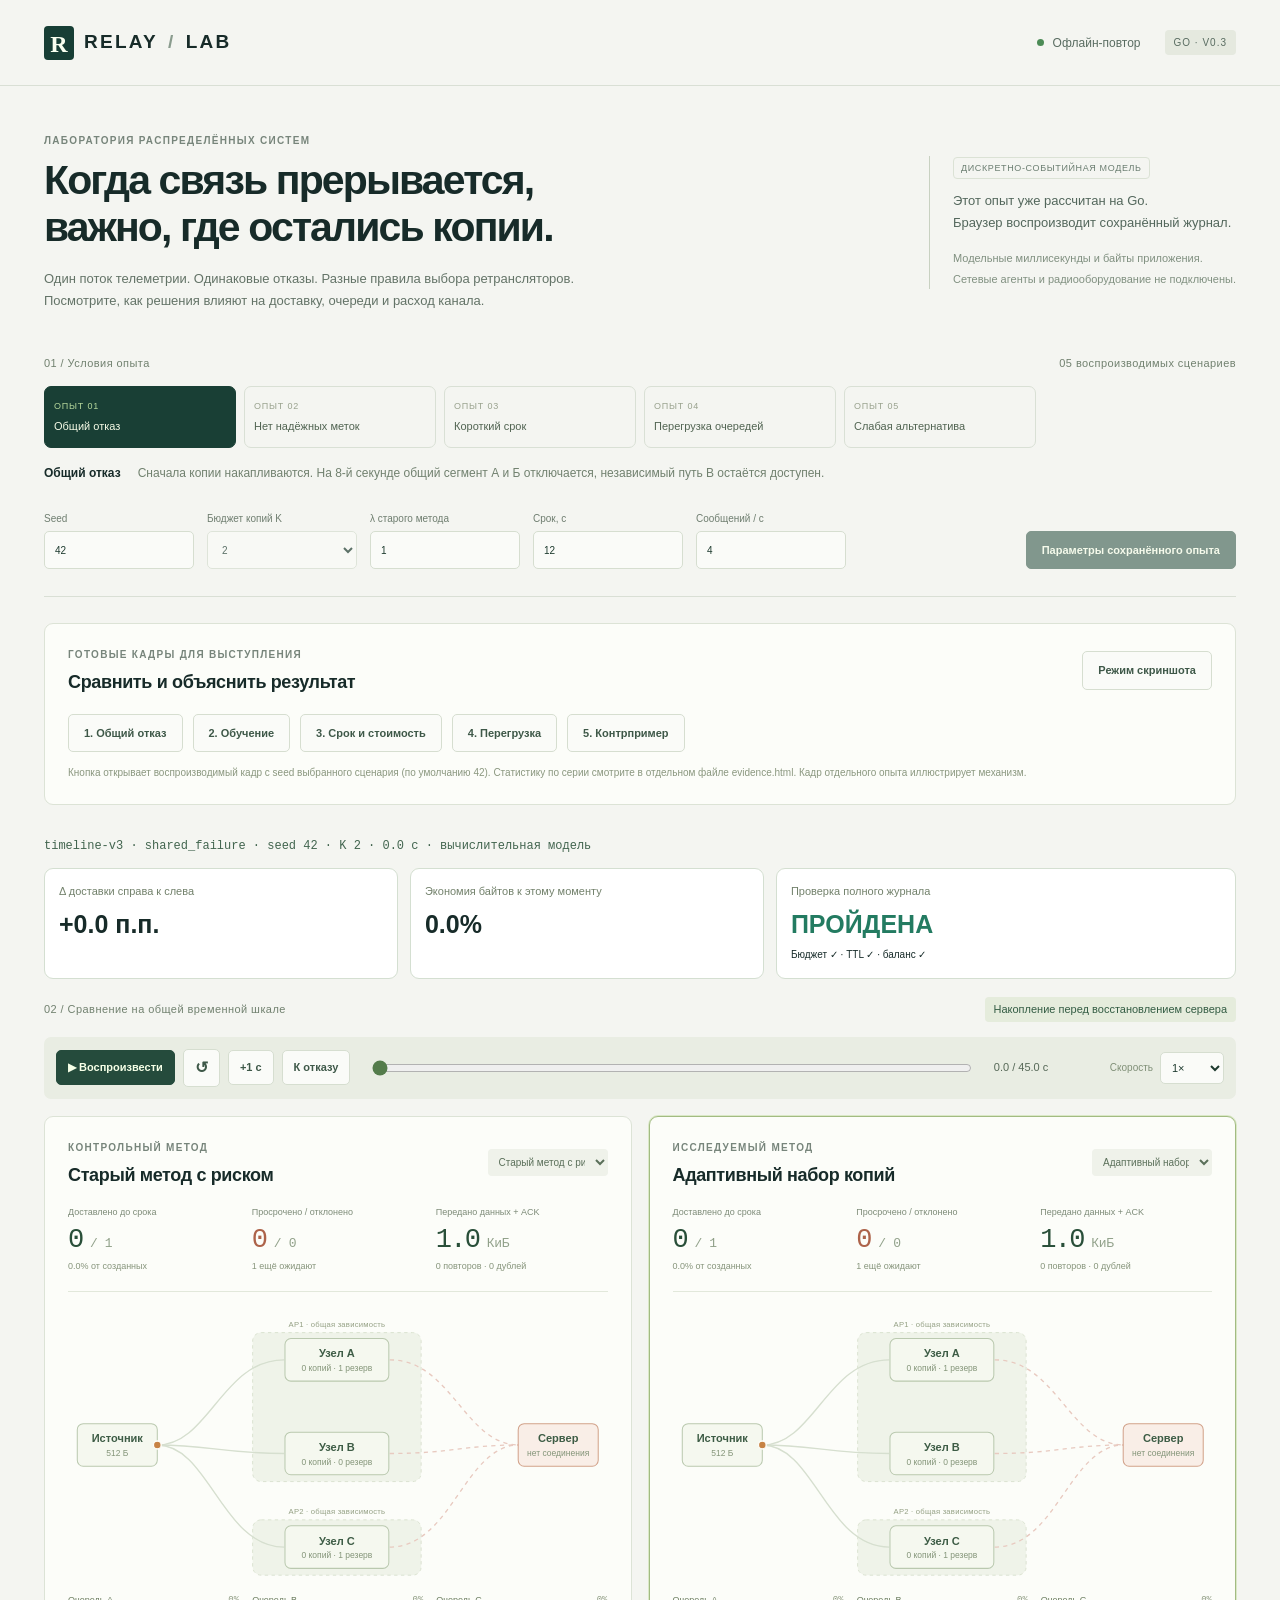
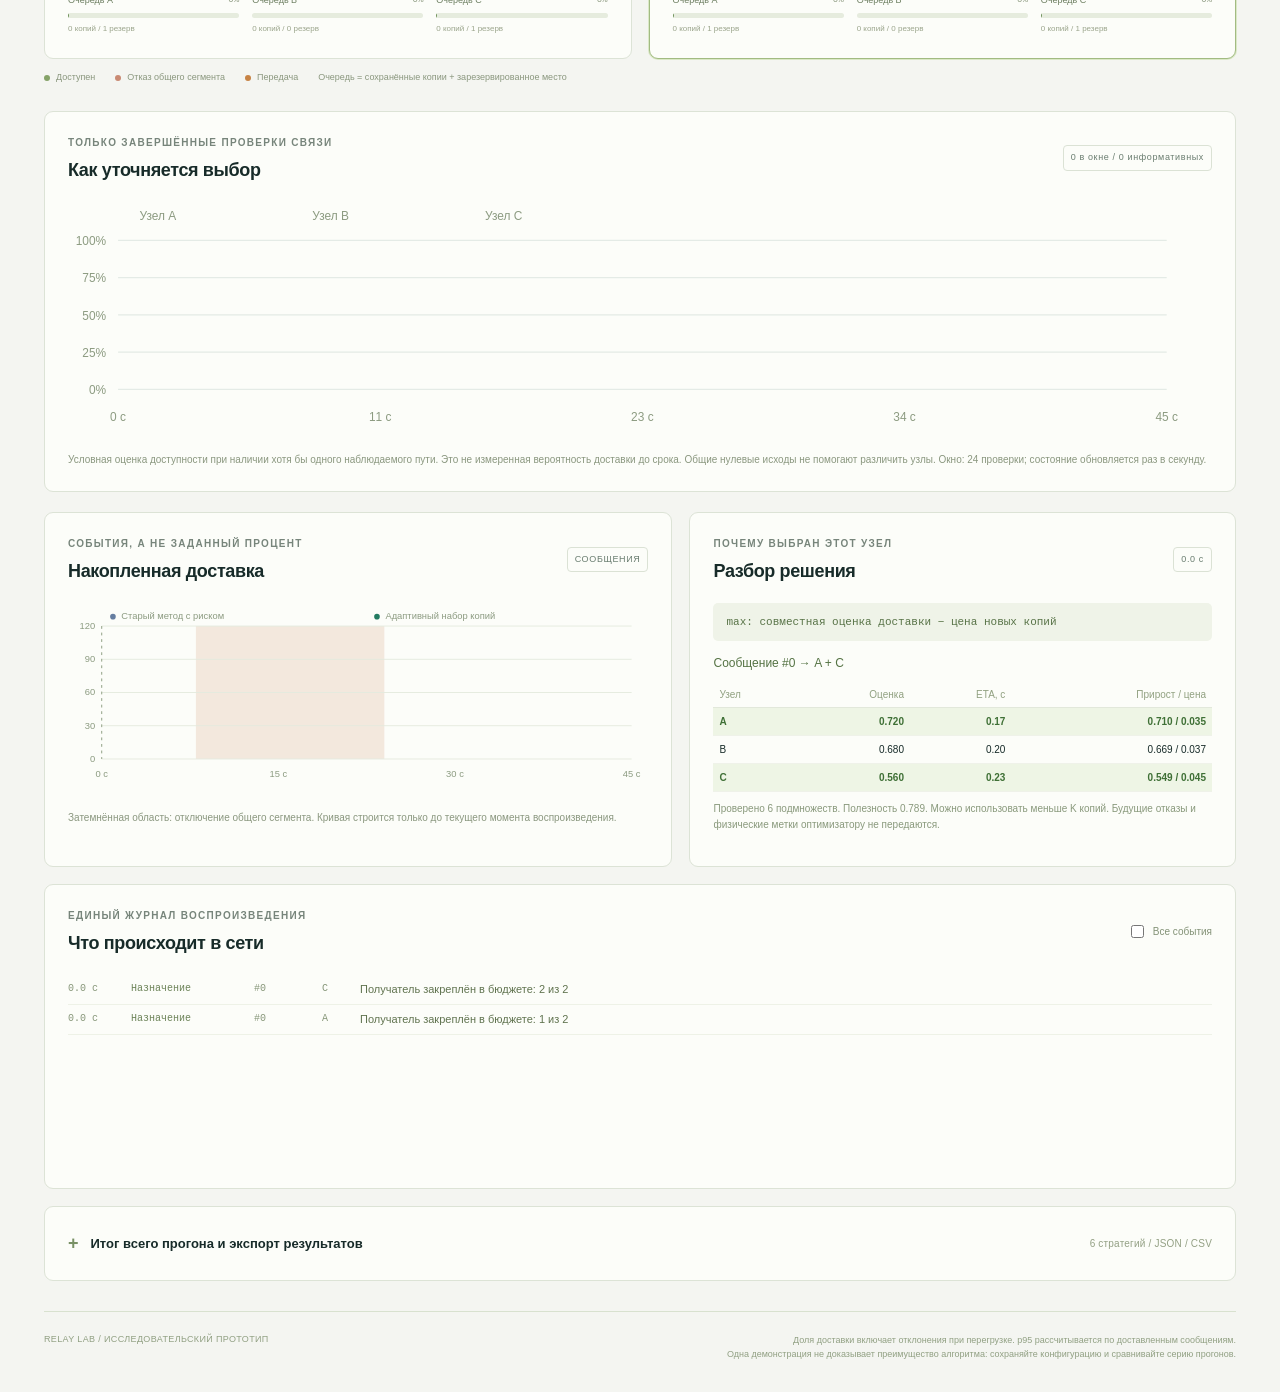
==== commit 0ca9cfe1: "Add adaptive replica-set planning and reproducible evidence Learn from completed joint probes, optim" ====
--- a/docs/demo.html
+++ b/docs/demo.html
@@ -138,6 +138,10 @@
   main,.masthead { padding-left:16px; padding-right:16px }.masthead { height:66px }.brand { font-size:16px }.mast-meta { font-size:10px }.version { display:none }.intro { padding:28px 0 }.intro h1 { font-size:32px }.intro-text br { display:none }.presets { gap:6px }.preset { font-size:10px; padding:9px }.scenario-description { display:block; padding-top:13px }.scenario-description p { margin-top:6px }.settings { gap:10px }.settings label { flex:1 1 25%; min-width:80px }.settings .button { width:100% }.comparison,.analysis-grid { grid-template-columns:1fr }.playback { flex-wrap:wrap; padding:10px }.playback #time { order:2; flex:1 1 65%; margin:8px 0 }.playback #clock { order:3; text-align:right; flex:0 0 25%; margin-left:auto }.speed-label { margin-left:auto }.button.compact { padding:8px }.legend { gap:12px }.log-row { grid-template-columns:37px 80px 45px 1fr }.log-row .event-node { display:none }.log-row .event-detail { font-size:10px }.event-log { height:240px }.final-results summary span { display:none }footer { display:block }footer p { text-align:left; margin-top:10px }.panel-kicker { font-size:9px }.phase { max-width:50%; font-size:9px }.tag { font-size:8px }
 }
 @media(prefers-reduced-motion:reduce) { * { scroll-behavior:auto!important; transition:none!important } }
+.capture-controls { margin:20px 0 }.capture-buttons { display:flex; gap:10px; flex-wrap:wrap }.capture-banner { padding:12px 0;font:12px/1.6 monospace;color:#42654f }
+.proof-cards { display:grid;grid-template-columns:1fr 1fr 1.3fr;gap:12px;margin-bottom:18px }.proof-cards>div { background:#fff;border:1px solid #d4dfd1;border-radius:9px;padding:14px }.proof-cards span { display:block;font-size:11px;color:#72816b }.proof-cards strong { display:block;font-size:25px;margin-top:6px }.proof-cards small { font-size:10px }.pass { color:#237b61 }.fail { color:#ae5149 }.learning-panel { margin:20px 0 }.learning-panel svg { width:100%;height:auto;display:block;max-height:250px }
+.proof-mode .intro,.proof-mode .scenario-section,.proof-mode .log-panel,.proof-mode footer { display:none }.proof-mode .capture-controls { margin-top:14px }.proof-mode .capture-controls .small-note { display:none }.proof-mode main { max-width:1440px }.proof-mode .capture-banner { font-size:14px }.proof-mode .panel { padding:16px }.proof-mode .masthead { height:54px }.proof-mode .topology svg { max-height:300px }.proof-mode .analysis-grid { margin-top:18px }
+@media(max-width:760px) { .proof-cards { grid-template-columns:1fr }.proof-cards strong { font-size:21px }.capture-buttons .button { flex:1 1 40% }.capture-banner { overflow-wrap:anywhere } }
 @media print { body { background:white }.settings,.playback,.exports,.mast-meta,.log-panel,.presets { display:none }.panel { break-inside:avoid }.intro { padding:15px 0 }.comparison { grid-template-columns:1fr 1fr }main { padding:0 }.analysis-grid { grid-template-columns:1fr }footer { display:none } }
 </style>
 
@@ -145,7 +149,7 @@
 <body>
 <header class="masthead">
   <a class="brand" href="/" aria-label="Relay Lab"><span class="brand-icon">R</span> RELAY<span class="muted">/</span>LAB</a>
-  <div class="mast-meta"><span class="status-dot"></span> Офлайн-повтор <span class="version">GO · V0.2</span></div>
+  <div class="mast-meta"><span class="status-dot"></span> Офлайн-повтор <span class="version">GO · V0.3</span></div>
 </header>
 <main>
   <section class="intro">
@@ -160,7 +164,7 @@
     <form id="settings" class="settings">
       <label>Seed<input id="seed" type="number" min="0" max="2147483647" step="1" value="42"></label>
       <label>Бюджет копий K<select id="budget"><option>1</option><option selected>2</option><option>3</option></select></label>
-      <label>Штраф λ<input id="lambda" type="number" min="0" max="10" step="0.25" value="1"></label>
+      <label>λ старого метода<input id="lambda" type="number" min="0" max="10" step="0.25" value="1"></label>
       <label>Срок, с<input id="ttl" type="number" min="1" max="30" step="1" value="12"></label>
       <label>Сообщений / с<input id="rate" type="number" min="1" max="20" step="1" value="4"></label>
       <button class="button primary" type="submit" id="build">Пересчитать опыт <span>↗</span></button>
@@ -168,7 +172,15 @@
     <p class="error" id="error" role="alert" hidden></p>
   </section>
 
-  <section class="replay-section">
+  <section class="capture-controls panel" aria-label="Подготовка доказательных кадров">
+    <div class="panel-top"><div><p class="panel-kicker">Готовые кадры для выступления</p><h2>Сравнить и объяснить результат</h2></div><button id="proofMode" class="button">Режим скриншота</button></div>
+    <div class="capture-buttons"><button class="button" data-shot="shared_failure">1. Общий отказ</button><button class="button" data-shot="unknown_topology">2. Обучение</button><button class="button" data-shot="deadline_pressure">3. Срок и стоимость</button><button class="button" data-shot="overload">4. Перегрузка</button><button class="button" data-shot="weak_alternative">5. Контрпример</button></div>
+    <p class="small-note">Кнопка открывает воспроизводимый кадр с seed выбранного сценария (по умолчанию 42). Статистику по серии смотрите в <a href="/research.html" id="researchLink">полном отчёте проверки</a>. Кадр отдельного опыта иллюстрирует механизм.</p>
+  </section>
+
+  <section class="replay-section" id="captureArea">
+    <div class="capture-banner" id="captureBanner">Модель / ожидание расчёта</div>
+    <div class="proof-cards" id="proofCards"></div>
     <div class="section-caption"><span>02 / Сравнение на общей временной шкале</span><span id="phase" class="phase">Готовим модель</span></div>
     <div class="playback">
       <button class="button primary compact" id="play" disabled>▶ Воспроизвести</button>
@@ -186,6 +198,8 @@
     <div class="legend"><span><i class="legend-green"></i>Доступен</span><span><i class="legend-red"></i>Отказ общего сегмента</span><span><i class="legend-orange"></i>Передача</span><span>Очередь = сохранённые копии + зарезервированное место</span></div>
   </section>
 
+  <section class="panel learning-panel"><div class="panel-top"><div><p class="panel-kicker">Только завершённые проверки связи</p><h2>Как уточняется выбор</h2></div><span class="tag" id="sampleCount">0 наблюдений</span></div><div id="learning"></div><p class="small-note">Условная оценка доступности при наличии хотя бы одного наблюдаемого пути. Это не измеренная вероятность доставки до срока. Общие нулевые исходы не помогают различить узлы. Окно: 24 проверки; состояние обновляется раз в секунду.</p></section>
+
   <section class="analysis-grid">
     <article class="panel chart-panel"><div class="panel-top"><div><p class="panel-kicker">События, а не заданный процент</p><h2>Накопленная доставка</h2></div><span class="tag">СООБЩЕНИЯ</span></div><div id="chart" aria-label="График числа доставленных сообщений"></div><p class="small-note">Затемнённая область: отключение общего сегмента. Кривая строится только до текущего момента воспроизведения.</p></article>
     <article class="panel inspector"><div class="panel-top"><div><p class="panel-kicker">Почему выбран этот узел</p><h2>Разбор решения</h2></div><span id="decisionTime" class="tag">—</span></div><div id="decision"><p class="empty">Начните воспроизведение или перейдите по шкале времени.</p></div></article>
@@ -200,25 +214,25 @@
 <script>"use strict";window.RELAY_OFFLINE=true;
 const offlineReport=(async()=>{
   if(typeof DecompressionStream==="undefined")throw new Error("Для офлайн-повтора нужен современный Chrome, Firefox или Safari.");
-  const raw=atob("H4sIAAAAAAAA/+yd324bOZb/X8Woa03Ac/jfd7Ff4Hc/aBiKraT1a0UyJDkzQZCL7r5YLHYxu7P3u8C+QXZ2gsl0T3e/QvmNFlUlWcUiSz5VrCpZjpIggKWIFBl+iuSX33P4IXk3Wa6mi3lynqynbyez6Xzyu3eYjJLrxfz19E1y/iGZj99OkvNk9e14Obm5ej2ezu6Wk2SUrKfrWfZG+l/p/9z/c/ol/ftZ+uv9D+lP6af0b8kouZmsrpfT23VRevrf6S/pp/t/Sj+lP6efztKf0l/T39Iv6Zez7PX8Q7+lP6df0r+kn+7/dP/D/ff3//biLP3P9NOZ+V3697P779PP6U/3P6a/pH9NP5+lvz5Umr/zv+k/0s/pL/c/nKX/fpYV+uftl/n5/k95rZ+LMkdZfZ/Tv6Wf0r+kX+6/T7+k/7j/l+y7/3b/4/0P9/96lv5H9tHv739IP93/ufjQWfrX4qX7H9PfsnpeJKNkNZncJOcCR8nN3XKcNfPq7So5F5IxNkreTOaT5Xg9ubqbr6ez/B3O8nem8/Vk+W5cvIaSjZL1uvgBMP8Hbyer1fjN5OrV+/VklZxLwFGyWtwtrydX1+Pb8fV0/X77HioEIUbJq7ubN5N1co6jZDZ+++pmnJzDKLmbfzdf/GF+dTuZj2fr98k5eyEfirpZLm6vbpeLV+NX09m0eJfBKBlff3c1W6xW3nu8eO9mMhu/z7+uYaPkZvF2PJ2vkvPff0imN8l58vL/QTJKFnfr8ZvsC/7+Q7Jaj5frzQey5k3mN/lPKBhjH7/5OHr4JDqf/ObjN9kwnM0m1+vF8ipcZKk8kxc3SpbZFyx/o2SUjN+Np7NSYzRm/+52sVxPbq7eLBd3t9kH8i//zSgpXrjKOy85Xy/vJqPk9tv3q+n1eOb/67r/k9ki++f5f9TV7WR5tZpcL+Y3yTkobsQoubudTeffBd43YPP/xvVkfl10tMg6OvTfJR867yLQSGWOqZGyrpHmoZGXgUZKVdNIbNRIHKaRuqaRgBkIyXKyuputs6/0IbldzKbX75PzZDme3yzeZg+c9Th778PDsyX7CpiVOJlN302W2eMImB0lkz/eToufIOuc/z+5Xmc/sVFyO5nfTOdvkvPdp95fZY+prKctM7z8a9vw8Xo9eXubVQ1GjZLXi+Ufxsub8svSZvWsl9N8aJjsiXg7m16P817kaltQ+VU5Sm7G6/G2q0ErlQ3z68V8vVxsOjs5RwvIHh5ZmxezR+T4j1fXi9u8Pj5KbiXLuzd/VN5amf+gQcmPo+T1cvx289jIZrjtUyPYmU5XslJHsrp+BL8f/W7DUKexUpcxt8dYqMNYpcMYCq+7vK7KO6Sms9iuq9jHUTJf3Gy6KWet6PIkG91bcO5Wkxun4DpeVuvFrtdWk+W7zQ+v7lbvi8IekH7ZYQ2wreH1eLbaVXFRWwVr2wS3gsv+2/AwDW6qyr/Ao41htHZ8M0pez6Zvvt08eF4vF2/LA2C92Pw/[base64]/UCWaVT50RVeqKCa0P6jZT5dFTR3p4IIGIywHqODh1F2XqeJk6LUvUGU7cje0pQlbBBVZHrmxOrqSQC6wHdGWuKlXQLevsm5dQKtYTulIFRkm36HY25GPR5cFmUNGlPeU4oR1PS0URZRWlAGsLHjCqlLKvEF9OAXy++Oby8THg647JlwOwdQz8CkIdw/[base64]/uxv3FAHXE8quCXfWU+TVlftFRSHCfzHJBLsR4/OIz5hdBHQe/7qB8OcDAvxigjucFcIWbWp0FWHNwgFHIQeiBHGBa+itX4MI7HCxOIvpAZyOSHj86pM2vjkOnszoOhk6t1gJtrJI0ryTvAx3Q2j9WB8G8VaNUvCeZsii5HTrUVWNnI+6w5NA2yJqwMj34qtHZsIHjUUZHcEFfcMFawQVaeC8BSfjJPvArWuLhpz25szhN6AO/zTlFn/h1N2wvBqgjFj8T7Konhp+zaQNw8HMEEzRI3LXtL4VXIea1sgu0cIMCJ0Gs+4CYm1DEQbFEcCFWsiflVClJGJkDQGyi5lDaBtTEQdxZHQeH2MXPsYRyRzXhzBCl072l+BYXjs8bYo3mOCB2R+YxUGwJdVwOUMdwFFfQqZdfWviyQZDQ6UO4BGECMURg/CCi4my/D3Q2roF+0elsyB0WHZpUBewps1Ovv7SwVoKksMN7kS6lCQQTgfXjGrQyPUmXRcmPjYc4djoccxdDVPK86amXT1o4LEGR6OlFvVTGKhI9hbelD3o2rplHxkPUzmsYeEgqLDDCvuhyiEqe2OZLOpsvR/vg5Nig/aV4xhVRa1yBFpZP0CSOH3WeIcF5hq7zDIzg/iyIoL0VpNGsJxm0KPmxofn0OabJuQBRHHdYyRPj2HF+Ckf+EHQRZV8pvogi8HlzzJk4Do7dkXkcICOhksshKhkO5Ao99TpKC/s1GBI9pg96rJD+ahaFH/tgc1dYH/QUJT82HiLpoS0CgVDJoekhCbbAnzI99UpKC/ckWAo9gvVATxZS4x+lF1b8Cj25qN8LPXnJ/dLT4cC+GGJgP296apUUZM3pQUaiB/[base64]/[base64]/BgVuoZF+t5v4Lyvq742RT8DfmjGHzBR/HRYycH4qVd3Wng1UZP4eTRqTzbnhzNkgfknn5Sq/Jje7v7aRN224oe6kuzuoX1ofEj2IjCE5erBV5Lubs7xSytH3VEt1R0ldUndUUpX1R1Vr+608I2ioZCsoAuSK5f5csCA65prP3oCBO/tSrKi6F5JJkKmCeP/YgjIokm2T2oiJO0JndS7ytFlFDmTzP5SvEwyul7daeFhRUsimfdBMmLAAc6tHz+xibnvh2QjTN8kdwfZRaydECyhlq8RZScLr3ay8Gq6vLO3FE/e0fisURaM47Gg7I7Nl0MAEM0yUpryzFiuAFSr7/AWjnTOSADJPgDiGIjnEBBwpEve18Vj2YVdhGF3FACRfHwIUQB1ienBCKpVeHgL/ygHEkG6D4IED8R0CER/NVlkoemHIENJWh21muxy1B2eIFotjLBoPfh60pFnuCPPaEfk0X6OX10rz/AWNlSOJAxtHxhKHrjYQaB/MQso3tedZpuiHxtWkRh2N3QvYg21CIRaLgeB/Wlt67iTpVc72oomKzT7S/EUGlOr0PAWnljOKTDroCcWImFWPHDVhBD+LS2b3FT9wGwoSTwbwBwYkl0ScLGnGiLOGDerRj00nC6r0uxXNuSc6thijaOuGHAOTi63BZQb8FAQ21cO51WckYgztJ2bXzBe+S2ohGMs4SYQNSKkEM0IN8D5DvLsp2E5d9E4ge6Cjo8/[base64]/iCjrSmVYzlUMLf1CpfrC9btMTe2/[base64]/g4gGoxKBR6JqJTKn0QVM6whokyYQyLqjLcToQ6h4bCETgkF1hjRfYtcx4RvHenLNpG+3ItNrLSqVJBGWwW9VvsSuw3uNtl/W9C1DLAd9FOCiGRbSetPvwo1ntg+sU1nGxqz/QiVTric1Vg6eLJGlfHe95BwBC/[base64]/ZPs0hMAQP2TM1E0+m0C0y7TkpzojSnVA2wdm5O6b4Vr+OeBuZIYMCaaGDoGEyyU6DSgRQwpaonUsDqZTDXiw0kc0h4VjaKl38HZmUTNGMjRuKOmvuzskbbdFbOD/[base64]/29jwCpyLEqbFcgWYIqJW0QS0saKlGE8mp5sKfTw1K1ZBTZz4dnlNn0H01mNKuBeT9r56x+cnSviWvY+ICcLUwaKKFuTGVANKWgjAANFaTrgPUa2E7EXt7xV5L3EPaV9CPjTYSb8MDZk8jhGl2h49UgLF4d34n1wnvwfAWXc/CrkSdcVjG0khN3Bw7xjIAV0aDgCkM67WvnXlze9sQAW8ewpszBYhCGKutDMVBmqC1m0Mk7dYG8mkarZrSLsSJ9qFpJ14xjwPQrvY0pBXtFUqtLVOKgJxIu+MSz2QutxxfCkOk0k472AolApMyM58JZkBxVJKTacc42hXLk/[base64]/tTJnjSHds8CVFUJd4QubCF/[base64]/AmOBI65iA9kj7bQdKiMgsg93WvSwIdRyaNwlICNUQng8RuPOO8a9sv7mYMpBGJyjF4TB60Ww3RnyNj/+A6ZYi2ko5EqhLf/RAUzDCfEhFlMtA75NKK7NcDEtJpo6SgWwSEppIzsSUqKxWRNquRjkUVAPqVCM0F92AEa7PoUW7il0BmWZUSGrecGA1wtiO/vlNnU2gdFQ5ISSwvkdYDRorRY8llELGJpKhVXNGEXLD8ioM+YOjmiHtcQiah5dNf8fe+e35Eaqg/EXOhdI6B+XmTzXvvsp23Hc6hZtaLDHnniymd3aCyi7+CHx8UmMI9p/dbyX6nrzVvZyWO6Sw/wVdGaT5VAK685gkOtymLdnZz2OuiTXqiBAPXRnEw2irgkoCse6bdR5ubd6IOpNMWwQ9bMbv6/MqALht6OeWt7z0ScckLUb9TuI+gNyVlheT2UviO3tGquo7oW1HHjCqK6G3ai9dv9sQF0i1F1D3hI4QEto8CYZRR0keKb8VEdmXahn0dFKjA/qb4p6mYz66p4rF1u2CSOAxjZh7I3i5LUwCrQwwkbUaXmjnWs32hC5uzWBMmXjIlQAsRl1HUUdIWj/[base64]/xOgHjq1GUdRF7QoGqtKH+qZ4A1Qb6wx2rsLbUF93obyDqjTVNR9My/y4hX1uMLWh2O1ZRkGFdiUYXBVBxNv9yYeQF01UQFLGdWkBKiHdm92t1vYf7ulmgMLKOD5wSqP+iWbfBzqbbHwg/oV9aa8m5+AOnejfgdR7+U6MblAlBM19ggTr6ex18E40MEYW1GXJtQhQp0pFcuShFmzajPqy8oOyAdQtxwYQAFhWxp5WcA11BFpFPUmQFIDH9/O+sRZRlmXcI65rMts1v0Zm8GWDcI4w6Ygg6s6mNwi67UP0WFGLQkxCGBJGaPMOyzIYBlltOTIt4kE8jMZbXM2Y8Ms380osqTOePwgRnU2o/6gfYJyySjRpjkYV3Uw8d5qWl4dc+3qOLJWq/8JpGpIobeabZBRS1aiOCrbq+NLcKgxCkkHGW1b2On+mttBlCVjb/HBatG1IDpvIxhFlJ6QMvdfHe/luT5fZi+EcY8Qtk6Z2ZaNwVhh0xiM60IYHUAdopopFRYMvCGQQls2l1HCoUSWz0vH/BXh5/X5QMKbuHgHwifO8jMJv0OmvzA+obgk06ixN5isEm4vpXHgA5O6/uXd3QwthIfB/Fb7fP4doR66u8VVYFB/BYZl4iiYl4J9wTxpGkX9xwTzfwt1hsmor2oZudiyllEAGhuDib/VEq9/SaB/Cb4w6riDem5CvQRdPyHjtibysoAfh3obIKmBj+9nfaRYsZX102u99yfJ97fGl2N9FY5PcC8ZRdpcR0ld//IVGJxbGI3qIS3l5Z8I0bAAQ1wBBh9AlDlo1Qn5/H87EMVS3gPRefB8EL0immcjugqjWZcVGMKwDaN1+cvbqXlpDpGaOURDRLmcypUKctYMIaOhnVp4lFHhyKqZZVsPeSnAqzFqmgcZbSvwS/fX3A6ibXPsnfYaCJ03yQ6gqeVdHnhCvkw7nyMGdC/J9X4O8eKXdIlfvkTqRLYbijZ3UVIXv7wnm6UF9KhCyrUBTBzq3KEnW2QUdOXI8JkLYx/oyvIB/Q/oTcVL1jDJY0D3cwyTLlNJ98XK4pUrCZQrrStXt6PptcrpKJ6STMrfB6UiPEM/tugonsZBp04g2LbqvKy6B+LZtKo/eL4anjoVT39LrF5t0kBtUnxhPG0Uz5IiDzWhbqLnxbT7ODzbTMGpYVX/[base64]/9IpVF6TzmngfDOdr3P8lDQVT++PUq8OaaAOWari6U3KAsfxZAGh/OffEZ4QmpQVRvFE0Si7LYAfPD94tuAJOx+kH0/vaTKvDlmgDllVHdrD02p40lQ8cRTPDFHjZ060iZ4XS+vj8Gzz0aWGVb3D50hxTDOf8yYZTG7h/l72DXTuHz7XgHp1yAJ1yOrqkHf+Cx4HVN0/EaBhCYDmUUAJU5DeMoj1qUPnThpj8bMp7LwFoOfnJ7osu92AtgVQfAKhOJtQbxU0Lw9ZIA9ZXR66ZavXqryDhIZBEx/[base64]/rpDN0Zh1N+gzj8Af0FQL8D6Ir1kpdVNCWJLFjf2zO8mbh4laoEKlXBVtCXzeEg1UjHiHSiUyX+39/tpOsw6Rq1TmdT7JOpxkN62wE1NQCyh/rA4bEd9WmTvIFMxbNJXxHqZaoSyFSlLlN5j77IAKGupjWyGUJo0lcbJdQMgqRb0tbFdDlP1gg9v8Q4RmjTUfIdCB2g5+0AldmAepd+8SpVCVSqUlepvA1YdABQg3R6398Q1SiqogF5DKAlR+VyAqUzhE4AdCCEukX36wnovAGeKcyU/RTDfGo3n3v5rbcAF69YlUCxKlXFytIOnNAFZ9aouROEvl8tg0BCSjmqa7uoV+8TMluJPIx8M4+TZqjT2Bb04f1w9Ibf4iWqsvUsYarqSuYNv7J05PfiWDgJKP75jwjN0PFraRhNyFFNm5xfXukKlgqjaD4hWE4C51vRHNCUJqNpM9E05/b9w90VTUxbJQgTvjKaMI6mRfVslyL590HTr7l/PGyewybe38K+Ac39Q+aaTqcCYdqqQJiqKpDdQLuWnh6lk4Ak335FdIZmfHN2Qj1CJ5aomE00vVXg/[base64]/xMJpcohqZi/nog+YHzT0081Q0ndEXwYtBEIhBgK+MpgyjKRQ9gaOUrO8KZQKaz3Ad/AA2By5N3Q72DWTe0YJWcHotCAItCOpakHfhKx2HUxIJAwhqSVJCOEMbvukwnMpRmcyfXjHtcEKR8oHz34JztjHXnDEXwbmBELZuoNNrpDU4vaFWeQBOTCfxhRkUKWyejfQgOE8vPAdwKvadN2fA+UlqW5LaJjbTM3Lafi/tXk7rjLQIXgmCQAmCuhLkjbQqA2Rm9yciMzTSmg2TWVJUvqbG0kemMX7IfAaZL3TclKloOgstgleCIFCCsK4EeQut6gCap+YHnEtGNsIwow0ttFZG0YSUooIzS2QfND9o7qM51bFn/moTvRKEgRKE+MJoljSOJkcVYgYqfYfNCWh+DpvvddjU2YfNFZxeCcJACcKqElS8u11tAE73E8IZOt0LDMMJEhWHWRbrg1PzR6b9x2Ta6ZY953VH9EoQBkoQVpWgcuPsWiZ2GE6DDH9/R00U0B4EJ0JUGGbUaQqaAecnqW1JapvYTM/Iaac2ti6usTWiV4IwUIKwqgQVb6a1NEDm7dWWnCjUaEMzbRk200KGqEDMpLOREQjYgkzO+JKNjH4Ama9z3LQ0FU3X1BrRK0EYKEG5qgSVfATN0Ocu6aQXc1bJRCly0ub0KDRFAk+QidkHzTdG082Bb4Gmd9JmrwTlQAnK+MpoDpvcgSCq3TRlfCc0/Zr7hM1a2HRb2DeguX/aXNPppaAcSEG5LgV5n7vBAJ2gCQFVuLCG/eZz6NgrzuduB3zuwBoViFkheic6PzltU047F07Y+RyjKW32xWGZOt7rLt4xn72klANJKdclJW/LNRyA/[base64]/fWEOQYvciD8pl4Mzl/19yhO3oYlnJR0mVr7cb7qbcm249gWcnwFyClUtiDBDuXSQjnmHJmcSunsrjKB8ulXtUcJxDB2uSm+Hj/FP8d4Ec8mMC3ZRJQ2xu+Nk5fj/LoOsfwuajkBgS4zfUJdZvpfu0PZaueB4obKyTY7T12280UJNlCUoMoM6dRDykByZBKhULaDtKfbadPWwyW4iz516ui0cGUto1vPdAvXA6n9GkzNMZyjce+ZNsUSkkN7T39dwj6g620jJ1sCSgj//a9VIPBVDuTVOwrUO6qrd95KbQNWanV/okbhFJ7yIbnDRPGHidLEunGg0WMq22P+ZYU9jvW2FTyUZgyg3phlTNtMfj8+kVkicoj02WbqdVT3+h2163felE1evyNJ2J5orIdSt2OIbneMqhQIyRu8bcDgHW4SoeAAyXY2CYCWXSKnSxxe7RKXzsk9uwRw+iG7RAr5ak0Ipk3xmITAz7EE49A+0e/r3juNrPJ1LweSYaPicG+cvFEcuCorQrpBei2zOkw2wOJvmPiH7vDzs/F1zrGJc0yBtIgg5Sdy3jYFNFD49YQ5fo9tJhB+U5NBLzNBh5Qcoew1QW7WFu8OtBUXGVtRL23GuRShXiAt/ka39jXUl845TCvUcxPqWYKmIHjqvblG/by+aqSnnAdJ74+FleX76/GEfD1+iodw7nbEUcxL6sa861jOyZbHckbYJNlcleDOrrt+PuNQvGx1l6LGIBzL/8B7fDbd8mWWoP/AtXr0h/GZ5kzw9XB0fiSc+/LbObdd0pmzo5OI//tfI+jbsZwAx4EAx1UBDpK3sJeBPu2WqTAQS4Yk0dmaY7EdZBx0xaBgGpF7Fbhx0tuS1XR/Ef96OCZfPXgc2Ut+D35LLSn9kpFDrEM36zuq2TlyLuH0shn3yGbbsZxuxoFuxju6mXfDl4Gu76tXcyPSY6kddJz0S13KhnTF1EV6IXt90OdRMhjVU8MU76CiFRyEfXW49kZ29vIXN8todwfa6miyo6N5S3wZ6FS9euAhIj3Wy3GpoyGsSOcW0glydKuWE/2zpLcg8jU4BzwB9XgO91UNkz7aSH4FqLfoibfoSTJsu1W7NxAkPHwQ2Iy1fa9JsHnXoAFJjjFbuv7OHbsG7u0aTZY/whyU0mAmpJ4jf3mHE3/TFNAwxdfjp3hMdjB3y+g3/N0DdAX7uYDsBiiKbADd0eTkCKBxWBctSIyWE5iFYT3WzNFpcrjS5KwJULLoeixbsh8H6LSl/dWzpI98ht9jXxPc/wgvSKd3yojX0eSko7Uf1TdjOdKJt6TvaHLee18GGuabGicSRSsKJVLfJVbfUfdIb7LFkZyL1NekE6D1JfDDqLdxOMb6LE6+Hj7DQ1j3X9MSkkOw97fMvweoN8CK19JEdAn7V+dY7qpNpGx0OdnR5bzdvQzY3Vc/Eez4MNi1SOBuI2TphB2/EXbHya+exXtkM/ka/AzxMbo1sM+bY0lJ8xe2pF26ad89q/ubcPFimlhuPqvfGWhbNKs7qpy3upcBq7uVkgxZzJLmXCLOY/0dyw7nmFo455SimzY6h46fxnlTPEwNhHw95IjQTPqA2X0y6f1u91393RvL1QtgmrSZ9P2BgqZwis2k24CS5kCPWldI2LoCslPSslfSEJpIB45u2ih4/Hz3oA4yCHo/hRVCBkGHhim+Hj/F74fsJW5HHMZ8dhPyDaBngeoGKBbYAEr/Z+/ulhPnkTCO39AeqFtfrcPAde29b4XaBNo0tj7akwzzvO9UDu2C4i+snyXzMlAKM4GaX8UtqP+tQG3qjkrSkpY07lponhNZN8gyZUag90DVJ/ty+hmup5/hB+ocmxBXbvRYZwrpv//pnqjrLSU18uPkuiZ+nKhfB4+lhK8aK+VqeT1q3AeAr62r06MGPf4zL+Btf491b9ToWkCTCxnPpPpaIohR47eNGuH4+D1v0mMgU4NG8xY50htKqha5OiRyT8dSIlcNkauvRY74u9nvHafTpd8Xz1Biq/QaJkrvWkCTK4nh71kGSU7K4wIaKnk49b4L03CcycfIp3cmk8XSQ8cc+nr+KR4j6X67HmKnoM7SVfueyJFeqFI1pNV+kTs60LPIyWuRI730/bacZrrzKCHH0GpMmcwnzVT7STOx7XXeteQlN7Z2oRUifr/O3Ro55Tu9t/S+N4o6XsZ66rSYuiY50mvWRUua9JPcwYEMkhPuT71v9XswUm+BS05SKudSYqX+1BMtp14CG791zSXFoSm/RFosfTzDF40slk4dp7iMpDHzGq5nvAY1Hq5XzsOVH8ytt33qX2oQ45ca5PXaNkpTfdpfxV8PcA+Z7Ye+VdvMU1zvk2MwLrmL8Qtk/3Kf6rN9Of0Mp/Sp36afCPRofq33lIiGNEk8Mr/eHkttX5WUnmPfgTS90vy2+WU6dvVbg9YNsmr7e0p7sXc94rFESYakfd6W/2tiV518jHx4ZwaTy+IFMR+/huviKf7MNffq5pTNpbJeZi56z6noPadHpW+PpSRNDEmTHUnTS9Zv6+GnSy85U+VEsbZoXnXbZJ7U7vI8FXq+rabbhl5DkKEJdm51sfS+z/BS6uODCf3J2PU5zlnzot6p9djTYuybCbZeaS6awES4e4J9cKDM/TfatpMB0SNQe96J1nZcTi9/v62tnx41aor5+691fSC2vyflcmXjcl07XYok64GPNfIbDht+366X85tevUjg43dqfdjI7jP2TfBN7UZrobx+BP1mCNK3+5umubZnfJehA8nIhUvcPRbR8xDE/UNQWfDC3IS//pb+ESjTzggUuxbrlpaqcWegVuKRGUpm+bkZih4cFq9bqOMUl/MHh+vIoDDzNj0mMjf6jC/JP+pz0/rNFO59fv4AxrbPHS+UqT7tSwSJIQdJNeVaWKxAbc/PihA2P70cuSfQysG6dSehlbcL1Omj/aN5Lgwy6gy/sU+92aXdNpbc+0xD04HtsdS6u2asu2s7XKiX09925Uy33ii3UqKUnFOx7g2IfW8g573Wux4WWz+fRmm0nqiMTQeWY+8LJRx/jD9OD+UyEsjMcLLYejAnG/oUj43MxV59uVCvpW+aC5vmwqObDNtjqUV8zXhEXXvNhXy/fv7eGjtZurXSTuw7Abnspd21prZmsm77fS4SGEub+E3S7unicv4pTvkm965bFuveTM71mvemWa/1P5Pu6EBPz6SLIfSn3bd6PlhpB4mP/w2ULnul567SC7H1Jd7a2Ix6OfTxRF58fj/OT+Ry/imuI/XNvE3rmXcvoN9Wxf9qVS08r1QPJzYVzi7K6QToaamn9Mt7UneeZK6nkgJ6+tGe1NX0O+XUDUrq+vH/[base64]/sfe2a1KciR3/FUOdX0wkZEZ+bG+6srHMI0ZS+P1oPUI5gjfFUgyXmEwO6yvjMEsfoPZRbMaNKujV6h+BT+J6Z4PdacysrLyZOZRL8Ush9UQXfHPiFP/[base64]/e3w9F+ePj/+sv7d2Y0Ft8Nnz54fl/vJi6ensd7t8M9P7+6e/Pp4Q7ybYJ3/znz69Isnz34z/GqY/3e+n7+bv51fzT/M9zeHr+b7+X7+4+Hf59fzD/Ob+fUw3UbzPLm7e/br51wif5HjD/P9/Pbwr4dv5leHr+fX89vDf9zM382v5u8PX86v5x/nt4ffzz/czH+6mf94+N387fzn+fUx8Fc34mZ+M393g8Oxgs8/ffbpky/O74Hjb+c/PLk7rvFvDN4OL57dfXaScffJ5y/e/+3HPo1nwdrGgrX9GOzPgknHgkkfe/PJP31+9/T5T4r8cBHy8YXTvqiOu0p1xN51jJRmd14ag8ul+eLFk+d3//j0RU5p/md+9b4sr27mH+fXp4J8++4vb95Z5c3//fY/b3ZDUTJflMxfJjP4Mdv7ez9jYf89388/zm8OL0/35uHfDl+ebtXj3fnq1On7wzcfFby5Of6fw9fvgg5fzW8PLw9fz/fH/77UIiBPjO8ihn4S8+STz3LK8l+Hr04L++bkUt8fe/7h3ngzv72Zv5//NL85/jbMPxx+O785/[base64]/XNkOGby7DUBI/sh5+DKUtTTKrvjb8GEkKLGmQQiBjaZcxDH6MRQFCaCMFiehWKYzJwA9z0Wlf2KuxUq/wWnq1jB/[base64]/n87ouc6vxhvj/eLocvDy/fSQhd/2XU9f/2nBZnd+b9iW2vDr8/fH346vDyZv7xtJQ/nwz8L6FmfvPGla8JswiSzNIVmUWQtkHNrLsTs5QSVoPSJITG6JAsjGGY9d7chAFSGN3uhDE9mXWZmfXT/Gb5Ss3ChzdL5DSrRY39kHhBVo1jDNGVGZKfzxflC/dO6ZMj3ZkSGvLU+D5q+LMj3dP/tc3Q4dvrMJTkkKnIIUNpazP824VCa3scDkmFkpzRxjoR/9BBGMN4pCKrhHSolXMQ3c2FMRnv65llTvvSZvlKzVrgUE6NxWPV2A+JF2TVOMYF7oYo3Tvl5/NF+UIO2eTeiVtdK+e3lKfGd1cT6wVV7r273KvlNKIJbxyqRBeo8++EkxlV8c2rggBJCtt6FL5IFTN2y7SgE4UlSG0IlJVEUXYGIdPtCj7Aej5IEmf/i10ojMlgcHyR0760U2OlTj0OguuUeBwSmbNqHLNhW9eGV+Qbi/IFW08EUJzBUUfbx/Rxnu1r+wg2T83YRU3iES3bs0dCZ+gY2+tASsLQVYQhUtpiHbPuTjAUWgPKDz9jzhjGTLdRr0aBkujDz9iFwpieXs2om/alzfKVmoUPb5bIaVaLGgdbUuaiqRrH+OQq8yk/ny/KF2xJMX2A5jo7v6Q8Nb6LmsTRmOvp/0pm6PDtdRAkOSSgIogI0t4mgFn5tZEILFoSWhqjlYvO28IYxiVRKQNCKmuUie8Uw5gMl2QuOu2Lu7Wr1K0KKOrTreXdL6MuVeQYGtgil+7NViT0RQlDGFFyU8Sur5X/a8iU4/vI4bdFbGmacEDbHCG+vRBDaSCJikAytGBxgmlBJyABWgfCSCVAxc9twph6FhcHkpBWaUHvfjJv2y9jMrySWea0L+7WWKlbC0DKKbJ4rCKPQyJzVpGjfBCVgbQi4ViUMNyNpQ/s2PW1IoCVmXLGLnISR2hC9ASSEzlCxuZCJEAaSFgPSBe5ohbHPXPdB0hgHUow+v3PmDOFMdNtzCu1e+9cp5/RN+9hTFOv9EPiBZxXrunWWKlbeC3dWgQSd9FUkaN8wLp8WJPQFyUMdkgyfVAjsC8BpIBMOb6PHP7ARmBPDgibI8S3F4KUBpKsCCSkBYuTzMqvDUgWSUqyDun0/b0/v04QwuAIJGp0RJaUiH88P4zJwBFz0Wlf3KtdpV7hdfRqcQvKaUuVOMoGrsSFu6M1CX1RwhBGC98HyK2vlfunD4+E7AyjpYfB2Po84tNgMnHUJGRPcBGkwaUqgotgwQwV896hE7gMaTz+A6XSSmuioAhjaplhFFzKoUGQoElIFf3sRBCS8QY/rmzaFzdqV6lR+PBGiZxG1a/wbkjkzSpxFCKqMrVWJByLEoZ7toVDJtWZWuln09jVt5KTOmTiStMEAInvNGSL0kSIoTSJqCKJDC0YHDEr70QijaCt00TCYNyYwhiGRNoZKSyA0Rqtil0ojOnHIkbbtC/ula/UK3x4r0ROr+qX2A98fFaFo2igymhYkdAXJQx3UAsHOtTZ/[base64]/cU92dWKQsaTruEawUJvodw2HMdLvCKGG9UWrx4Z81l1IyTnkZk7HZYNRN++Ju7Sp1Cx/eLZHTrRZF3g2JzFlFjvLBVgbSioRjUcJwC7lw3Gc7A4lsppyxi5zUcZ/tCSStc4SM7YUYSgPJVQSSoQWLc8zKOwFJkhCKQFqhjYs6UxjDAEkKLRwoc/oZnQyGMT2BxKib9sXd8pW6hQ/vlsjpVosi+yHxgqwiR/ngKvNhRUJflDDcIS2c+bnOBLCUKcd3kZM6gnM9OXAuJPp7wU2CS98ZOZmzct9h5faXdPhIAEkgI9QD8kWumMUjMIu/NiALB0Io0FYpAdGPlIYxDCsIHAEZkAoRoo97hTEZmxdmmdO+uFu+UrcWgJxTZPFYRfZD4gVZRY75IEJdH1yT0BclDIBMoC/O/LLMroXxUvo7IRE6G6+ATDm+jxx+q4rQs03Cph/sYCvziGfEhJSmqKhIUaQFXxZMuzpRFIURCi2dfkbtNIyZblcYPKw3eAUaDArQqIVlDP4yJoOizDKnfXG3xkrdehyK1inyOCQyZxU5CjVRmaIrEo5FCYN9NKUP/tj1taKFlJlyxi5yEgd/KHrCS4kcIWN7IQRpIGFFIBEsWBwyK+8EJLBSE7y3kihHwpjpNuqVoBUJLdCBRIxaXBjT0ysZddO+uFu+Urfw4d0SOd1qUWQ/JF6QVeQoH7AyH1Yk9EUJw21d+qSNXV8rApzLia4fKq9fQ+b6fZf1Jw74EHuCR9scIb6HkNScFaFzgwylgSwrAtnQgsVLZvFXBmRy8uxPdGAbxjCskHD2J/[base64]/uk4VB2BpIXOETK2F4KUBhJVBBLSgsVxXxbQCUhWnP+JOVMYM91GvdIKZZSyIEggxskWxDT1Sj8kXsB65YpujZW6hdfSrWUgMRdNFTnKB6rMhxUJfVHCYFunF07aqDMB0k/8satvJSd13kY9OaBkjhDfXghBGki6IpAIFixO/5UASTsgrUEaI8lGORLGMEACZ4WQCOb0CHTsQmFMBpCYi0774m7tKnULr6Vby9tQRl2qyFE+cEUu3SGtSOiLEoZASj/xx/4StSLAuZzo+qHy+jVkrt93WX/iEUO2F03Ao80v6bxNa5tTF9++LobSQDYVgWxoweIN856oE5C11We7p6gzBzH1LD4KZOmcRikJhSYT/[base64]/1/8s4nR47jWONXIbR+i/iTEZmJt5J4jl48UFwQICBB0DO8aUCyNl5J8AkM30AWbFimYZ1h5kZGDy1OVXdGRE0pM0vQGAY3KlZ+HfnF96uqYFdHcl7OkWPfIZmlGcIBLVuEvBwvJIsPJOwIpCxBxFlfqJ8EJKpMzFAog+bm/cj1Mef/eUJWwtOzMldWQkBG5vaP11wfs+Hi3VB3Pu3erY877Rb98t3CLbs1osgff+SsvKnITT5gZyA9YcFPdi14fUvmz5AYJwOp8EY5n0yR48yQGGcCqeIWIZ8MF1IAfCBRPyCt1mpGnPX99mFAGpFMLz9y/oKVTKvaNIPCqs3OK9dwwcfLolefvX37+tWXn32xfd2XD69OfPyL66X9N/eZn3RQKBRk/iDn09dv3/zu9ZUi6wrxLw+r/XD5cy3pkgu33fDi7m8PXXL/1d1Pd+9cGa0NoYEb4lweW7sxJI0I2RKyYRMuRrj/7nbpn79/fanI/R8v8u6+f3H/zaU4d/+6ZPflt7ve/ddd315LEj8guWNAkgQByUYRnkFAkvh5ZdZmb0CSqh8LFDuyQywsZTQ/97hYoPrYjV+8fvX6zedftjuy4fwgHu6/Xrbt/[base64]/t9Hh37XeFHYdctdSxUfuOKV7onAzRIAV54vcJe1aXWxWZu9wM21+OmVjQX7ptdSRutz13Hp5b+XjmUy4UouVpjmgwhXGT9IanqkxsI6eGQpo+URhHEmcV7SxzITcVWKh7js5XR/xFUAnxvq6XkaNypEN2oOT3/[base64]/n7998+r/vnzdbsy1sItBfni4Ev7q/QvLf7z79+X258XdX+/+fvePFz//x7uf7v75/rrskv1fXz+jqMz+LiCPS4ZgmJcng4wlu0FFXjAMCKqEYPlVD7KrN16ztiuozG0ZtnA16eOk/PoJILKh5M9X7lxuyv03F/euHhE6SzY7RcZ1SqrgWVMnO1PAR2jx9DwRoQIBQou52zMQevXyw6kvSFztQ8uSZm32IlSqBpezEidTh8vZpY5mL+q4XgyGd2UytTQ/luIqklEOwoQ3uyozMZGpBn5VQ05fvy51NP2ax/k1ix/[base64]/vdErzVPTmyRIbzQ++3NIb5IgvbF3epOif/lCEEfmL798WQtphgMNDAdOaPUiwVHI8IdDCQ1dw5Dx8CuTrlXIkNTZKkshTavwQKskQo8jBF5YjuCIM5FKOJUjKSdLCdFRXSTgw428/Xoq3AQCuNGxcDN+3n7FqkG/[base64]/[base64]/[base64]/gBcUWQwQwJPSgkKJgOlsmoJSQOQivHpeoQWishzdAqA0MLBVzv6mzvevNRyyOBjttFt6CWCNhSssUaY7qIxIdM7QkZkgAy1SjDJMgUIsw1MzGylA9IWFFjfcwGzBgnPZ+c4jQ5U3tzhha3dK9///mbq7xCd+vfp89DFj10y/d3P9y9u/vxxeXlhvd/uP/T3bvb5TQIyBJ3QY+AXAppBmQdGJBU2A3I7FV9REAyq/s7Hlx+NT/[base64]/4RcuY3/5ZS0h+BZm96xiKOgmBHsNOSIh/Lme0GTOMnKyXMvlKNc6Uy2zQsFm3e7MFsIwlhwQPxl6+hJ/JaTZRTiwiwiT10VcZncRic9Z7slZkoCzbFhgEmcrZQIGFXx4w2ILs6tDNlC2fcrzyalMy5RmZXZDNhjqSd+hHpNmK4hSOiodmSDIJIyl9cgkJn/7kwzMJE7Zy6SUPCuMyCR/[base64]/9s/yjF1TEbaGuc9HxyitPypVmc3bTNtVrhsKUZxyRWMIaU2ZxZ6mnnVjEkdc6tpZBmbtWBuVVydXMrezExIre8EaTlkUDHTrA5SlI5qotqkcC1NZbWw7VLIc1Ug3GuTQA+3LQj3BJEt5JqVHwS3CilDJf7/Zyy1A8cWrFqfcwGuBknPZ+c4jRtYBVnL9wSgPucuLhb/+TnxAlUzBSoB6VACkaNOpmlCbH4qSQQl6pDKq2ENO2IA1MJk7gsrZ41B7A0ecNWncnShLWYSuCoLiLxKZJ7UoQkoEg2yjCJIiy4+H+bIosDkLfcIhknPZ+c4jTbNvemyHLa2E4sNJbsnFhLIc2PTgMTi3LxEkvA64ARicWMZk7gUTkRjP/ybNpySYF3KS5VD+8uhTS9ywO9mxBd7+Js73oDUMsjgY7bRTfRNmlyvxkr9Ov5ZmwS8ClcelJYIKBwsSvzm6fwsjjNdraKs5vCgtn8opbwkC9qrdZsfso0MLSCYVuZjRIVCFCS5qBEJfCejNwV5z6pTE3uzGAqSUdd/[base64]/ddqzWY45XHhJJDVjQT1zD4gEsSf5ClMBqssR0ZthuU4qDowbCWkaRMeaBMsJsPMLQncsY9hQuKnM/ZMZ5IgndH47M/g3mu1Ey1DmsXZnc6kpgslH3W5wChBQHAsrUdALIU0A6IMDAhO5HIke205giP+jEpxNke4iuldPsq7zoRGcWqsp1SCLipxkXp00VJIs4vqwC5KWdwu4tldJODTljxBT6WtQEBb+wJ8Cm2N2xbn1qbjvdCyOC1fmsXZTVvx/10hpr5POkWoWGEkxfhwwxNSCga5VGNpPXJpKaS5/zAwl/[base64]/H6VgaZVAD+2U8fYVojuv5JR8WcQ26viNLPLKs7e2FaA7F1DKHp7P+AaQkHBDAc6KLE0mBelybGuiOy/hdQZI/[base64]/vaibXu2m2d71ZouWRQMftopvonklMJXJUF2Xx6Z570n25WJPu2SjDJLqXCoULgSplNd6/tT5mA92Nk55PTnGabWsVZzfdcy5BYmlsyx6JVUDc0BDPhCNCIxi55dlsWeoJvNE/0osUM7f0qNzy5n15aqxXLq55dbZ5a4kuRHK8ax3aOgP4bCkd2bJarMmWYnzo7mz5D3tnk+TMbYPhu8zaC/6BAMsrtc4xR5lFdlmkKgfIOexNfIjPN0qNnXzulhp4qRbIHlvZz4ggfh6Ab7Olr9dbNs7Z5Yc49xY2vmyx8knQYPDITSZjfWMPCIs71hl8x2FlqzoHcItvnnfdfdeRGp/b7zpSs2YL8h/XVq9q/+57jz4faf707efP//r2y63VKSPaCk53D9qun0Ls0bZ50jYRoG1TNv0KtE0EaNu8aZvI1OlS9NXpOEed7nIW3cHjnjab7pkA3dtAuudm012sjBhBd+spixYaYMf9orucv7MEzscNp7AHsdd6/[base64]/sAWngTmwBmjBHKyMGEFuMdyA4zSS2QJ2XE05hD2InsomdPYmdCBA7K5t+BWInAsTO3sS+0V3vHpFw6nxEsi3GIT8HIbYey1kxdRhZkR7LeSBZDfmT81SQFTh65jkgo2CDrHiCjAIAWVE2PQlkyh1w4554B8iUD/14N5yzWxnFG2SG/NmTfmNGQSB/ltnAgvJnGQgsIH9ytqpzxChoyZ9lKkGx/FlwCnsQlMkmKHkSlAkQlJRNvwJBmQBByZug4Oc8Ejsf3gX1iDQQRpbWW85qF0DrpdntwlI3aSogWwZfJcGjv0piYwIoSPd0bSHYXK6OXN4stsvlavj6L87lFhC1NOcc5XJDoqr4crmFmNWqTyehsYVawYRE2DSHCamFls0pNlnRGDDFNiA318lNY2MPKBB/TsZS1dyls3LXkpzrzDbaUqpm8tLs5MUaeMVR8yjrRHaDZc8Gmwg0WFY2PanBKnK1IWl3NFjlQz/eDefs8oO9G6xx95jrWdAAWjfPxjrUunkg1sHdY65WdY7gliW+a6EBdhxEOhbfGaewB0Ep2AQVT4JSAAQVZdOvQFAKgKDiTVBLfOezCArEd5lNUCi+y0CCIvGdreocQVBLfJepBF2L73ePv2XIN/[base64]/U+aKRhancSpBC052wRlwVnkQdC1IaBu/auIgo3v5IlvCgDfSfH4K+CbAExV5xzGNxl3C+QsghK6WyARm+ZRlgTuFohVGSPQaUuokmb3FiShShrIrarfLZB4Vu4aMqqkqc2N7bsFEmcnL7xULQlHzaOsmeyGlz0bHhNoeFnZ9KSGp+iyhnbb0fCUD/14N5yzy4/s3fCMe8aSzoKGrQhLVuwahnWkCEseiHXwnRKSrOocwS1DolZDA+w4iHQoUUvGKexA0BiCTdBixehBgsaAjgzldQm6cc5uqRZngkZDopZ8EkEjkKjLZIJu7AFhcSdoBN/[base64]/J/e3f//6j/9ZdeuIz/nv95z5jba//v23CrmrByD0tWDVw4AhK4dgF2hyLNAc0ESRlAC8QIFunLNboMm5QLMtILU0uXlv7AEecG/e2dBrWprZvDPUa1rC9HRo3jmRzYbsyYZEgA1Z2fQkNijv9Rnv/[base64]/y4tnpFxbufRf781bKfvv38+V/ffrmzWkh/mKBbvA3VQ99enUoIdsupji1ns9hey1n9XN/lZpNHW06yW85l1XI4fe8Hq57B6XMTv/WnZfXHdfegUXePFpf10YKT2nU2/tkrYtU/vV3n8nBE/rgKsJwQkSjUamkxJQkc4nfPrf158zdPR2tZR6vKE9HSfNcbreXRaIm24p8sWiyVS6m5Za4p7s5+t3+DI6l96Mf7g15upFThn83LnKkEoRpyjEnx8vZvMN006x73cnX3cnzEyxyblJKJG9dK3/ex2ev2b/y8/MPAA9HlzdiCS7gmoafHy/EsLy9vxsqGl9k6Vajtf9SpYmPPXosT/xbHqXcEOnCOuZjnmBLEdL+22XHuF9sZaic6Pg+CFbk94/7Fdn+kpB301dQHp8f7o+Lu+e3ekmIkgkxPhLU9u4lQvRPB9oCaeF/BA8shD9yRKFY9G7UEGJSNTOAX07XqcPrF9K0JgET+WI4N7V+Lh9/+m71/ac/sH3Bx/VO/O7VYZ9diykWrDJlbGTeWWDrf5cvofCXlznguk+JJtgbInhpgInCQYGX7k859JIEkUSqJo5Tvo/pqnL/9m48fdk8kNWSRXBrFQjXvfdDt38w8kSjWfbwfD9fVKVzp+XDFnnB9nceNGy/vtletKA5PNw+seD204u0DzpKItK6hTvejH+OVxLpRWiubYJSAR8GE/bVtEv99kvbYo+CNIbtJUp+ZesDUl0PVQtOqsv8xU0YOYs+fMnz+zGFkJMD8mWNPJJYZkcjJmpx49uSUM1kPvrlYk9OAB98lU6eDrpMcRMnOW34mb+1rCSWTHZ02PzqiFhKd1QKzRNBtKjZtmzfHuk0W1TsqYId7p8SkGdVYMQqkzkH2lRTtLtTq6C60NsG/mkEXKrknEtcZkchicaXRbK6UGlXX1LO4UqrpJWnTvSQEQKelkTPo4Ksj9EwZgaZIwRZ7xFPsoQDUA1E8PkfseejCl/YQ13jQq0gNyrslxvsnHVKD8qEf78dDcnEKSfpKIYFXIlKf73YLV/Ndr2hyeTu+4vXQincyDYWeXrJofBzTSygXMPuwYprb7EMlWu2sVYubI9rZzXtg988+uPOO869/6wjfj39E5587zztuj4h3xrJ5LtXqZti5lDj11pW/skXyxVKphs7oXOdEp8bNYz0lqyczaPNK4S6DSPGTG4Pgy4QycHCslNSgaPULkvU+M7vOX5XRIK/Zs0qSbc4eG+Sr9LjkOsMlrZhI4elIMd6v1OpkeAkz2Wef5nn2YQKDdlOSdM7ZR7uobVzm3h/Cdw8wVYaefS5vhpn6/P5ASBankICzz74n4zxPbq8FSJ/vdnuPls69J5HL2/EVl0Mr3j0U37yDu9viZXSLZ6KOlnKZy01J5nzYZk/[base64]/YMuhRrlynLDFOQkq/7ZoXbbSEfGroJvmOou8Zt6k4R2NBY0Rf8TCAw+EfPwT8RGiSj4fP/D/6HB/+DE+kj8bo6xSs9H6/YE6+v8zbYpgj3BwmtLA5P4Y8seT205O1FIzLeB+ui/pghO3GXVctkq5pqldoThhuVTc1ZT9JhA/jaIJTE/gM4eBdonT2TZs5MvQG6TgoQDQ0QOKRk+moBMl4u0csHGHK/atckXnKXKdcZphR4KIgYxNvcPXYoWF/Uv71eqXvluW9kJQpgBE+eIzgFNNIldZtHR7o47D64Msgaw+5XnP8eicnFKSbpK8UEPqpIfc7b7zGa83on2cvbE0teDy15NzyTLlB30XHMREhsDxya54cNHOia99okf4W6hl53XOe4o4ah7gDzV7U12XXeTpq/jCvNerKOGXoqW6OGZsuTo0aVrv1fJ+wf/sS0bpDz0McE5q/sOX8xoV6f1dgf7fWnSKB/nmvCD8VkcYoJmL/2XRnnuXKrGEuf8/Z7jJbQvcPQ5e2JJZdDS97ppcaPkXeBasz8Zd/T1T0/bOBAF3XXJvnPX5J73bFMckce6g4gUIIfi1/n7aT5y7gXqyfrmPmjxS5TlhmmJDgKab5xHoXgTVTdNV5PpGsIYBwrjuPYZrX91l8UuPe1/v+Qd3W7kuO4+V3O9QQQSVE/yVWVn2MQDDa9wASb2UWnAwQI5iIPlVzlITZvFJwzZyqWTIqyZbmqsZfdwBEpftSnT59l17AcU36vofGbDr/+IGmII7aMrC8UV6vhfJ1nle3C634SXnussgqLa/EyZZw2aLPM8sallfmowtoVcjkUctkfEka257Y9EhoXYbsIf4qkDA67srpfnFVqKzt/sbIrErK69XRlF4zrl2ugrlF2AVwvQMs1AIF7uRIRWeIKlCqdJq6AaGbbGozXvIiqLWEDim3dezR3gNSVynJFKtmU/97m3XL9HJL/AYH0omi9OZ37kY0DAbdW8t4DAbIlMFnZmi86ECimZsP4PE9gzjwQHPNud+G1nITXHu9WKTM8q8wHz13rMssbh7YsetX57a2BrBVyORRy2R8SR7bHtn0ZMARLIPjZAqF5HdY/S/6T4XNrvTdNXZIPPWVaLi4T95ZpuahMjMZ64pH1ZMhNYrLWEyqNc9p6WucwoQIGo5g3YH1LOs04BPnWEwBW0Jijuz2GVysOdRVn2ZPI0eIQ6aloq2Y6wXkO1lGJ7dxKljt2VFrfFFa4hWfv1eyMg1E482DEzhLaQZEH39nBaN/FFUVAN0S2bdPrty12oXA7CQUcRwF6UHihU+W6zPK2rZW59+xxexsIeT8UcvPIhSnoJM/PInnrO9dNZl3ffqw24Skfug7WFehw9dHEvgIdJipOTr3luF9UjjS1HMaDmgCGxuTWFj1DYzavQGvNOkdjhtCVyv2KVCJbwjLYfHiGsAy5dS9cq8rYvfAQ2VCSsdWme5VkZEvDRHWaRzXM37jF/pvFfvAyyB68lpPw+p4150GLfV1meafSlsVhAbgn5HIo5MZib3zvuItj52hO6+ZwvFq22DeH40TZYnxQdw3URbIlcS9Ay0UA8VSADGu7eXtZa9Y50ilTVyrLFanYHxLQanOyisu2PRgn24PROUPUpRNFXRFNFglJIfdrRN3035mTFcU5L2P1vgy/C4XlJBQMqdZTWHhWYZe3xh/0lVkmf63Ze3XT7W0g5HIoZC3VYvMqcAeRTpFqRVZyIXjexhtd6KrJcnFNDBNS68ZZ6qhIyOrW003ICK63HMs15TAvI8fWVjxBT0fwL5cRo76ytAY2EtlG7dGREThZ6o2VFjpNva1zmLCCDJoD2w/VIFmRXbmMDinpWF3UFp4GJR2K4mmQyrllM/zDuolWWmjzZOj9h/X/66///f5Xf/2fOm2kpHczP2ufQDaOBPnMIwGyJUaz0kPXHAkU39D1+IalqlWc1IbbqqhaxSts+In2cUGb5q8/DuC1nITXrsODXGZ4VpmP+bxFmWVm15ZFr5K/vQ2EXA6F3Bweml/77dg7JhFgBmtnT7N3dsxggBFGdva2tRutq9T56qPCOiGrN88/Kpgf8U2tHXGGDibuBWi5CCCeCpChRClCD48s1/JI8xqztoTmHFa88xalBcWrOY3SPJrHhWxT/hnHBU9dwCxXAJO8nooGyfzOtZ9M5Nk7ILv2MQTcmccQdoasBaeA8Z0dQ1754vIuFG4noYDjKEAPCi90hluXWdys1TL3Kv3b20DI+6GQ9b2VyI51as3KBKdTK4eurJaLs2o/GwB3teA3LyiDG9GThuDn1FuO+0XlSFPLYRwHORnnn9zaimecf4J/uYwY1XWtLh8jkW3ULk0ZguGGq/37VDc8ROt8AM5m7XLlHTsfhGzJ31YFz5G/kQ35C60O3yt/I1vCCxoT/o7kb2X9SgP12cNB+lMOtvzVMvj1xwFMlpMweYoY3lHK0k0PfcWTN0ytoQ/rzT0hl0MhN/[base64]/X2vIxEtlG7dGRyb5NrSa0IpqyhQ/pyASpqyjLBUXB1Sl1a2NruYx96CIhGxqWztSwyJZ6IgX2azSsYvO5Hpvv6TcPjj0g34XJ/SRM9ijaJGrY17jEURRP3vW0hu4Vjbe3gZD3QyFrtze1ri4DKhOcrgiNi7tAVytC8+Iu0IgEMhQhUW857heVg6aWo+35JuseM2BrY5uhv1pXZNVmnSM1PHSlcr8iFfOmLJDNMGdIQe9NS1ErzWmWIjtDjvkz5Rg7a+v3jQl/R3JMccXcs1yxY0/[base64]/MnUVZbmiKESWBYhKQqdZgJlo5iJuM212zhCDobVmdorBIposPILSg9eIQcXQcj2G1ksLxWPPinfhdT8JL0Mo9pQZnlXm+1sjcl+ZZQrQlkWvvru9DYS8Hwp53x+SRoiu7VVl57hn11F3vimSMrvGD86rW8/8rMzfYQZWcjtrW8zW/c9wsdguErJWzOliO7vUW477ReWwvF9uCYcJYjsDkNW1pFTptK5d5zChSQyOg8aPcgM/i01a3zVWl/EUvZ8hdKVyvyIV+0qsVpsVYiecxzJk0ouirZjpXYMYrNUcZq/[base64]/M8iapNXuv8r69DYRcDoXciH3uY/aL95vWF4FVUp2flfFsQeuHaTrO/iJwGtFxxrOF4HrLsVxTjuCmlsOQtQGwLWtjayueIWutLwI/ISNGfV1ry8dIZBu1S0d2fFpXS2hFNGULH9ORIXUVZbmgKJFMSZtmS9rIhqTNZ0rayJaYysomeI2kPc05fcanJkqbNelaaw8Kt5NQOMG/hh4U5p8VlOzaZZY3SK3Mvfry9jYQ8n4o5MYyb34BOCkTnC4eE3RltVyclXE3PV8tae276XlEwxmSNlFvOe4XlYOmlsMwrs0PIqfWVjxDQKb8ahk17+pry8dIZBu1S71l6ErlfkUq9msD2WbicjUdU9fZ/lyHVpqTJC255iXS/JwdiZwz36HPL/MOPTnz4mC+duWT86ZbN4+bybF9bbEB3zl9za0rYFr0CX394yPw/wt498Pvp8cPuNx7Cj/9059+/uW35AE/bs8/uOkff/r28f8J3t+r+frlDz//5ecvv3x7H+/DZry9/fj+3//85Q/v59G//+NPf/rXLz+8ffn3v/z89fHv3yU/lKGRt8GRpeB/B3Xoux3629d/e0TGMjK7bWR2UuSEIdSx36d93zFtKoNHYdqRxeCU82hwXwYH5zbRSUH8wwIfQ5yr6ALkNAnyUIUWMCcF8xBYCr7smHisogugkwJ6zKkG/bYzeiqjo9vO3TvXV/ab3XDrsucqtIC4lxFPmWC07FCxG7Iwcxn17IIfbXeoGU6A3UeeUnioOI7cduosg54hR2nq9z1Tr1iOcDt1loEHIOTh0ldERyxMn11f6XdSDVQ0R1GYuwx75hyGm76iOu+2Uw8K8hGHdxiouM7jdvZBRj6ngKNcBxXZeQH4MAv4iu18FKauAJ/z8CaDFdux2049ysCDwwCjpceK7hi304/IfaXfSXdY0R0LsEcZdnCU/XDtK75jAfooQw8AeVhZYcV3wW3nn5ybU/uK7wJu555k3MGF4KS53/fMvSK8wMLcNexjHj7HYMV4QcA+Re6r/[base64]/vQiuYf7xm6HHg3PNcII5h57lmfuPa5ADwWuGwyjMXMHcIw+tc64ZTvDmUPHmwFMaEjFcM5zgzKHmzDEBDwWvGU6w5ZBZmXngoY2Fa4YTfDnkKM/cxzTEcFwznODKoeLKgc8wxHBcM5zgyaHiyb1/6naIZLhmOMGRQ8WRA/Z+bJ3XDCdYchiiMnNOQ+s81AwnGHKoGXKB4tDGEmqGE9w4VNw44OSHxESoGU6w41Cz4zinoXUeaoYTvDjUvLiAfmiphZrhBCPu88dxheAMQ0st1AwnOHGfv3gmBP94DWIgeM1wgg33+cscQvAYh9Z5qBlO8OA+P/QsBB9UMqFmOMGE+/w+3zZ4RBoLXjOc4MJ9fh5DCO7HZh5rhhMsuM/X9YTgcWzmsWY4wX/7vFgtBB/EPNYMJxhwpBlwaRDzWDOc4MCR5sClUcxrhhMsONIsuCRibjqfZQI1ywk+HLkoz/[base64]/4Kr+VBw8Ehx8DB4DqN3msDVhCjYeKTYeBgEOui42FRlUDOi4OWR4uVhyGeshZoSBUOPFEMPo8IH+zKoOVFw9Uhx9TB6HM9g8+pEZKEGSh/EM/pg+/aE0AeKv4fxjD6o36F4GPerDLxi8mE6ow+g5kTB6fOK04fJn8CJ9YsUDwu/yEDpA8nu249CzYmC3+cVv+/zh9kGd6b6jYqHmb/OQDH9Pn+KYBSFmhMF588rzt/nt0C3NdiXQc2Jgv3nNfsvhzPWQs2JggfoFQ/w8037g4z04w+PF5ffU/+Ptz9+/fO/rF+g/vbnz9fSH+/1vn+p5ttPX7/9/lLtl18+7wh/fGVT/Pul5+/B6QMUCcA6AeTVEIT6EPfOIahzCFwPwW41BKfOSuhDBNeZBa2HiOuJJOrMojEEdyLi10P8xha/[base64]/V3XGqW/6wri9kW/+P6ua47SXd2CdX3RL76/65qjdHddwbu+6Bff33XNUY513fsHJFej5NS5L2LB3lz0C3ersOYo3V2HBXtz0S9M2IlRexTqHaVgby76hfu1emuU4HpHKavLaYU0h26ki37houu4W9G1R+ntXSz2gFD0S+iWY8Io/8fete7Gcezod5nfwkGRdfc/tx9jcRAotpIV4NiCIp9dI8i7L/oidX/sy7B6pmaVkYzAgBTPxyoOP1YVyWJNULScZlgDAthLUG/ItlHUegHvHcBego/[base64]/oWai842ZIaBw/7fUuyZ6C2Q5hyWqDkDITIJcTCM3Y7gClQjvu+9faTExxrjXJa8J1nYFYuYRZu7bO1UyAX9A4Dz7fZhYnHaFtrKecFK14GbuUSbuHhtB3ABCiy3mXgybLv0vUClAIr5wWsyMCuXMIuPND1XbtegHL2e7/[base64]/2VJlBev+URSycHP/UqHJNyz+PFkJAsXEIWsd61Y5hCZSY1lLTMriPSC5Q13ilnh1rCbCLZkkXKoaNrxwBQKeqhUOd9y6URyrJRzg4VjvlJEgnKI0NC39s33xqhnLd6KPSZfU+nEconpVfxQuHIO1vEO/S9faenESpSgVdBy+z7No1QyJet2QmFI+8EzpEhoc+0WOphc9J7FeHr2s9OoNpuScrZoQ1gPpVEQvXIkJAs7RimUOyVex6PNoBpVRJ51SNDQq/S93GaQCWnh0IK912ZRihPyj2PR7PERC25ErII3jlPU+/kgtfveYSRt5+dQsWk3PN4tHBM/ZLI/R4ZkrDMrh/TCJUp6KGEGXTdlV6gvHFZN7uApMM0MPkisqCRt2MAqFQAhZbZt28aoSx55eyQv5hYJl/EOzTyvovYCOVc0kOhRfX9oUYon5ReJaANYKqaRK56e0jSDLquUSNUJL1XkTqPNPUqbVcm5eyEDSDvRN76yJCEorrOUCNUTgVeRUDlNB1VIFJ6lYCODtPpFEp4JxTVjmEKxS7sNYO+kdQIZaPWq6DvxdQ6idz6kSEJRXUtxUYoT6wcEvpezLCTSLEfGZKYnZ+W8VAITr/[base64]/5VQYEtdIy/lkMB7Dw27Rhzr935xbCzOzhWQV47KTcnbdQpTzg78ydARbMQpMUsJBWbZ9Q9TDgkWgqFP2IhTYpYSCsyy6yqmHBIsBEP3sBecokyrhEKzJL1ZgvceeoqNOCVmKaHAxTGpXVwC7z10GhtximxJQKEtkd6WwHsP/cdGnCJbElBoS6S3JXQC4jJeUfYwQfaQGW2J9bYE3nvoVTbiFNmSgEJbYrUtZfTe4nJeUcpPQqEtsdqWMrpccUdP5Om2cNBPYkaMizJiEgoNwKoNIKOfxDQWW6ueGqrI4gJnXcnUxJDQkCwa0hEoMSo3Tal0/[base64]/aiEReFC4LYWAiQL7rsw1cubV3s/FeAEU2AGEgpdU4heryUBhWuT21qbUEuCdLg2OfWVqGM4tkBLAipNq7+6DpR6s5RQ0/s27LLzq7MDLXUtKydAmHvmzZvMTRFQ0utpjgXm5CnqFTXHgiXKU/Z73YqEYvJaXeGWEFPi7NWO/CiQ5wJFCSwLJtX2BlUrao4FDti7tK4pYZ54xMD0Onu1rzsGVOLs5lhoniXeboaFx0MfrVpTeGLBG+a8eVG9KQIqcHgzLPR4vsTjzbHQPrNTsw/30Zj252CS2qa2gUqO0pIxMyxrCzQlxwV+KpS4vBkWXJ7lsHV7Vtgn7n6wHIGDvjnKMSC/n8lzLH1IfDYu9HkBfd7HUizQuvNqreOmGisueLM1QlMEVLS8SyzwnyHEEq8gsdDWQ/baCeLijtUbvNks4VMRUNGaLLDQ54XsSpgssdA+1REWMrhDx6IS3mwI8akEqMx/ImOimV6y4kg+FdinHBfYZ6RYonWBRdMbWxw5k1bruOPHuhmOBf7zCJDn3exrpzPFcsYVaF2My8Jeoe1FXaB1iQW2Hp3a1kWTPiwN4qj3n8eASvznDAvts8h/zrDAf0a9/5QtBNHt6ZuHHAUqsU+Jhf4zFvnPGRbalN5/[base64]/8zoP5syLLhMwBmzYU0Rb9oPT7GszVrF4/EBixpbIDVvjgAVre8Cy9rJxYTuvYICW5dYsL5vlloKW8ctP9ZacvZRraltoKKYJfZx7UYBWEXru8BCX7xZASo0hdt0LAHlrI9ZHgMqWt8FFvrPjP6zKcSC9T1ntxvLGje1Bms82b//3Y7s4fvX+88/Dx8Ot/+5vf96++v91/unn4duTu1zFX8dfr/7dvfYvn5x+EA8feSirw57ebPC8vRFC3NzeLj79uX+2++HD+OHfv7SIh0+mH9Fi39uDl+/f779+svt09PdHw+tZGor9H77/vg/t49fpr9ue6E93j093t+1OqKbw5cfD1/vP98+tT+PQNPf+pvDl9un219+/dn9Iwps20Dl5+/fnh6/f33+NQfXzqE3nOdfmpvDH7f/+8vn7w+dPHtzePBmqDLxN4eH7LsfUkh/3xx+e7z9o/1X//XX4en+j7vnRzQWVQmKNBM9mjU10lyNc63xks7MRGMGFWaW9GWEvgzPtWWkprorVSu6MqOmzN83h2/fvwxqat94GXAON4cfD4cPT48/7m4OP/68+wLAn28fbj/fP/18/iUHpr7FwvdRa3/ePf5n+OHXH3/+7MGeH3I5fDyjBHqWAG/FHJr6Ij6tijB7tYQCpu6kFdT936OSjE7Iv28Ov329//2/[base64]/[base64]/PGNTgzRDPrMobnQwyJxHnjEKulzmrsRHaU4moK0W0NZhDMc5T3+TiLIfmg60UU+yRKzNHJYNOrEg8n5DrZc5qhIR2VCUSq5jjazCnvZurYk4fta/BnCEfUPOgpRNBpDgFNZcQ8saOWvIC+zTGwepAyTbKLFJiVyMltKNOkqyKw7EGh21aKsXvF3fkcPCVIp09cl0Oq0QQK+jVXELIW+MwXBTH5t1WHS/[base64]/cWH3UZBNlFjVx61GTHQWVpKqotEerw1hRHcZYHUbJ2fnqxxRn+8YUTaXIZ49cl8MqERQU9GouIeStcRgaquFbTvonobZRZlETx9fNYWvm6/Cr5DBa5skkjgohzSWEXBGJBXPWoyY7SqMpqZiTajAnOz/fwfJCV7Lc1W3VYE6PXJc5OhmUFEKaSwi5XuasR0121DZS1jDHmQrMaZsDzDPm/e1FwZwuel+FOR1yZeaoZNBp5Y1nFHK9zFmNmrApZw4bFXO4BnPIG6diTtvjqVLAcYCueuZSyqCsOA81F5Hy1k5d0LAWH07Uv7+4jTKLnPjVyAnvqLZkUvH46F1Uu4PH7Bfq+znML+cMFc11eNxBV+axSgYbBcOai0h5azyGbkH4sOfmA6GAwuYIiuAx/z/[base64]/HqSMo2yiySEtYjKTsqMFlVgeltDR7HjrKSx91GSPK48111eJzMgsWcmccqGewUDGsuIuWt8Ri6t+Ib/0Fdh7KNMqtDCXzdPLZ5lk1/rTxG2zydyF4hpbmIlCsismDPeiRlRzU1BxV7qsQhE4V5HNJ6nschra31mtQAXZk9OiEcFFKai0i5XvasR1J21EByVLHnaCWXU1RyOazk4hyWnv2I8/cDhjumddiT2J3HID6eKoRPK4M8p5TrZc96JGVHHSQnDXuCqcCe9ma60bHH2WoPTfXQdU9gOhkcFWej5iJS3toJDPq8BoiBBH0kZRNlFkmJ65GUHVWZnFU85ho8pugWsnFp/[base64]/Twi2ndBqsPjlMNe21zk8YJJailWUtdcWcw6kz1xob5Ix2WV0zgjlT8BlaEdbIJ2sInMjIT8WkhIp5IwLVzNcW7+hM5rJSEa1TsLJyykRRHgtS5Pwk/P/JuKXuMhGZ7wkK2XPFwPqGChNe3l4b8MZ0cUg4vGp8TW2zk142LGkE/MGIa0cO+nf6ephJps/UjOVoXv9Hwz9KRz0xPqp5P1U3q6NKPnesQG6y55Pz19JMdp/[base64]/n1ctOfys28cLnIU3LvB873A6fuwOnOfeBEdkI8KM/jQXk9HoTl4n4/Oy35mHJ70kuOyfgFdi6W3ITTSm7a4pr5rtbbGN7Z+c5OHTv9udkJReAZwkF5Hg7K6+EgLB4N+9npbXJh/HuJnb4GO/s3oCU7vZmvne/72te1r1WR01xgWxuK2bm1rYW67gzhoDwPB+XVcJDDytS4n5pxiYyL9XXxtPo6x27hpmL/bvoqGf+PvXNLchzH1fCGJjpwJ/ha+zp7P+FUdluwQJkSJaedpeqJnMsLnDX6TPDXB/LaZF6bzPkms6z8HttpDCf41hAA1WUAhNBMgOSurd4+pe/HsSrS/QclbKanGfogm9O4/SObJTmbu1SCM9mslDwBF5ttNrVr5PIFbPrK77GZTQmn8n6j9y+cCMsICIHels46SKdAcs+RuvsntbHxYbuWzvnSSc+/z15P5/ou8xHQEAIhLFMghGYMJNF1r7sBpWgdUEkITe13nGuzul2blellyQOiBg4XoheinYjWgxGNu02EkAQhLKMghGYWJLwD0eSI1H8IKgMxqTpy/WpeFojmTi22EcUeRCcaHxEl8KvHffced2D/+daESpgy+UJyTqih/9//urrlIOgihGDpRvWyW25HSw+OLuxHnUr8Z4m6p44u0iDqBZOrpozZRlBXvLazf9F2FmEz7GuEBkf3dldIIDRJm7CdNkVNF3E/ofLwJyE09XSRBwl1TMbMTGloMb4I/bsIxZVfZDuhQdVFjIkTJokTUi+h+016soc/[base64]/Zz5xQSvIhoj2E4pbT/QYIrYOEMknS16rStgP/xgnte6qh46FeQ/SEMzNPLjPY2OLzr7QfAPTJ1vOB0SglUSIlUTMe0qjY49yxp6ZjjxmjyfEnnir2BINQCiUDL6XIctn8HVAefwz0yWU+AMpyNJRBs0eKeRAleRA18yCNKi/OXV5uuryQQanxCLHEQ/JyDqPFl3LCLZz6JEbDI7eG6An3HJxcZhBReEVne6hrr9G1pxgIURIIUTMQ0qjy4lwUlC03jvzDFqdGM0BTl5dwEFB1WHa23yf8bjgIfhzQvmZwFNC+O7vWnrguQI8r8xF7z3ooodETpJgOUZIOcTMd0nvQc/ugBPsJLYXVpYKaAZeSEZqqvESDhJonAzGOlQYIvb07vgj9ewglOJTQaOByTIc4SYeY9hCqTUL9UEJ5kNDCsmxynQm2XeQ1TmhfYwgdD/UaoifcTXtymcEuF9MS4SvtBwBd34g+MhrTIU7SIW6nQ3ed9vbpaO7gWsvBpZIx6uFPIibUVJInGUTUObktzEX8lyJ6/[base64]/KdYfGHWbj8QIAHayHrVgiQmWJAmWUC/r89Ga2hqtIU1YF2AFLwUrVSdR6WZ9biD6dgPRsCbzb+7JZdpTKnMa632hD3TgsQY7fqWDz6oQd5T585oyo603P/92HIadj4Y9bo8FHOeQEsoC0naEFd19mrv72PSEKfOEhRFYxKmoG0E2pVpTk59hkFKWZLpmGl19pPQr/[base64]/ij6I6HFVRpdj+kRG44SBxshKk8hKm5GVPfjL8xkgbArMmI0YiAFjuf9MEK3nIGrJDBACIn0So+GZW0F0eoX9rAau9YAdiB5Y5ZyOOdYYZrRuZnStz417Y42JlSaJlbYTqygv83zAAK0JaDZhIObZDXIIqbPMcwEDYTuXBTCZK/jeiz1y+fU/nsdl1/5vkMuvkaZnNVaPUejh8rgqH5BaMWzGclt7G1Mr7U6tLL7b1ZhaaZJaWTu1iuoz4wDhxSox/PczpT2Vn9lHaUdMRhQQpNpF+3vTPrAKH0s7rvweu2h/oDTmVtafW0WN2mJuZUluZdRL+1ytxOakA2YetQTWiaWf9jpMuyWzDgi2vOdu6iTPgr2vT4UOQFZgL+bJk7sgRMdgP7DK+wdXTEez/sBoDK4sCa6sHVzdabt9Op4rkdj0n1ETRtMVOB1uEBhlkkpykw6CLy+2m9aV05jsWrVGmZzajSdFUDqq/HlJlQ9g8mgD0qLubDGosiSosnZQFTVlnp8ujk1PGSVjEooYmZtaQRPKEOVzEGVKBpBu95f45yAanrkVQs20J+Vde+g6CD2wyiChkHbIscQworIZ0bW+No4RWMypLMmprJ1T3fejXx90bihT01DGzFBW/D7n7fvct4zP1FAWHOVTKBkaQsTlbXRTt3YWn3294CCfX0/vsxqr18L08HlclXO2sAcDqocCGuVkizGTJTFTacdMUU5mGwD06+YcZBCWkh7HiJDayUKjgOok1T8CyuQXoBegPYDaoYBGN7nEZKgkyVChXYA2pwcwmx7YDygPA1qSa64QRRcr6NS5nQVoX18IHU/1CqFq3NEYInZU+fOSKoMtLj7/[base64]/IRO9B6KJ1RBi4xIipJROTQpPMe9tz+q8AAnaWKEnz/ewZn6gKLjcJZOZmfQ4Jq++F0u+D8S+AUOBTOKAJ7jIc8iYe8GQ+twtk09f1IOIeN4OrJvBsSLa+KnPq1s+Ds6wah45leofN238LzImWMzuOKDPa1mJYI32Q/wOb6vvMRzxgNeRINeTsaip6+zC1ealq8JcNTBWb/yl5/Ymrsy6jD6+DJsNv3LWC/j0/ouQ/[base64]/edfehMfbIeWV+5Ly2Q6Wyh/N03VUXwfvPjPPU21Vc4Zx7OOeaDbd9X63521bhi/Of5/wJnw+oV+YZnxXM+gbbShSAa8ynapJPVerlfC7oU1PQT/38+d0gBTdwTqOci2RjbQxLe2kKXs7ivC/WgQ48VkDv44M7ivx5RZEPCKjkaM4f+IwBVU0CqtoOqKKgL3NBn5uCPqd83mdObz8zPlM/X3mUT9VsxI1JFv32tM07i8++TeQonwO5Tj+fhxX5AD71aD6jn19jPlWTfKq286n7e9Svzzr387mp/6b2rxMVF0dAMnXK+NRz+DTI5tuYi30On+GRW8Fz4KnupvOwGoNwQtokxxLDdNpmOtda26j91hhV1SSqqs2oymEFTdqEZnoAE6air8oojQWyaTaW5QFM03bsNBq7NntjNO7GvZvFgyq0SexbivHzUIx6b43BVF0qSgTNNMmj3itzA38jig4kVpG//0PGZWr3qo5yeTvBNOFSzX/fKnkQNT/KZdcWll7BZTmSSw9i7zd0/3JJsEx/COidubRhLjWbXWOr9jlcxgfuL18wvxZMev799QNcrm8sH9EMwQ/BMvghaAY/fqfs9unEB9BUtvuPVINInXsN5iDtQHPaNy/QdPcLzQvNNTT9YDTjxpKA46opi3ejBM3Mx6PTq9CFJiZo2u3Qy2rsqkKYr5qp1Ks+iGYFo6SbFXDYj+btDfMr0QyP3LXLfM0uU2EzmmvdbHAWCELgc2Nw2c22A58o8yoOcBlfZiZcUirzah3lchroXnBJhS4uLy7XuMSVX2Q7l8HhJQjpD0GS/mA7/YkOr9J+LhGL/XfMGGdYpkKvwSiWZNkMjIjJheWF5RqWdCiWQeUljOEPJuEP0htjiaNYMnrWxWql/e9KdmE58K4kPm+/m8uBN6Ph2+sHqHwS/TyAGaMfTKIfbEc/[base64]/nGQ/TO8M5qivfrtsNxu/1Mr2OWDGJ+5aMltLZvgC+wEw1/eYj2zG9IeT9Ifb6U901g0G2HSqxQuxgFB62i2np91acNZ5u7N++386m/MyJN/P5p45r6ubPb2bPRRNg81orq2ZsZnlOOPFAv1Hadaov3OMkTiJkbgdI0XP1nA/4l8H5ZIxTkfnZoinOl+BYcRZsnkxY4LPOWPvQvwHEMeV32PX6vtAubjOKTf0vlM0azR2OUZSnERS3I6korFrA8au5goSpzJgwVGu/5+9M9puXNXB8AvNBQgJictmP9e8+1lNz7SWkbFsk72TjLpmegkrWf0Aff6FE6LVb1aJa2zdb7Z16zkug308qDuiUad0ixZRxRBRuC2i+AyN9obbUPAzYCCAjMUC08w6MFwGk5rV2lI54YuDOeXZENl/1LfNOaY9WPnn2hSj7fBp0PzYfn3EZ6m3RBMTL4/Vo3Ha7jhrxOE5EDeVFuMAcXQh3u43VK8R5wR4/tnsGcSnP5s9OwWa/KkpgvD5hLeqybx/Yz9kQt6+mP52ZBxYjvPxZ4jld7G5WGRenvIRWLrFYtux6faAiucXCyqpZgBEadzIemCMpmNjGSwW1bNYZLjbtG6xqCm9zmKhIfi4GOPC/[base64]/M8c8R3nzf02Sw+SLY+ri/Oltr14aiwB4tEDvjlK6gp01nl9MPoPdPfCFszQUW/62KHs1Up9CI8exivIH1LmYRScF4MD5kXGYynlNScJK2bZTYCfnuQNJTDm7KfVG0ZFEuJS/+g59yHlEOHsohFesKjQb9bXD34+ejID9+tt342/24NkV2THF7/BTPj7g7ibYmatNt3bNnx4my982fO9ygoUUUmZeeSrtOFBSr5b4RpCDqmyi1Md8ePsMb8eSsU++n0OVmV2CZ+yIE+v3L6cj6sYoeC7sMGW2arZx0hpsv3DnOreZcKaEQFrPpicwQWRuprVxcmCNa3YitJQzMA/MNzDlNx1wnuIl4meCmykcwX48leqzWYz5wWzoOzheuMBdYvu/VMl2Ej8Kc0OhuhJQKRBV8ogp2kZ4cUzw/6vkw6sMiWMe4SRsqcpuu3YF61VUHqksHwvnCxcuL962DkAm5qbPbUGejC3JG6Y/skEDk/SB3PacCB4G3ix8jvwXlMJdyHVCrOqBWD6iunYF61VXBTXk5r7oaQZH0/dtP+VBok4ty+dp81pRXhnc7sfsABMccF3fy7Jji+Rl3J9TWSA1cVz2DlL1xSuUGSCAlZbGuXybTHjcV5Ko6yJWrB6mSk/EuEUitBVILpNTW/BCi1AxvBJS7ctXRq6oFVUVcVsEfB8eiosai2m2dA9ml09184Zr1lkmEhRJWBrFkVzWd9v2x11XQSzYeE0G+x0Be5YTsRX0Wh7eLnwLeAXWcLrx0Mrtq4VWPCa/1WEp4VUN41YHw0tlsvnB1e0P1Y6EOD0P9K+veoV64vg7qCpKLpCdHnXr7F+rt52ed5tbCOmlZtaiqB4zXzkC98eKB8dLBbL4QzG4MyJwqAqQsJuWm1r4rvB/KeUU5uyj/6r7sKK/htU95bV+bRzHneLEdvT768N5w2SD1meP4/cu3YuiYN2vpxQfs2c5AvT1jcK8YfNqefa8VBaWC+aalrRWDRitGc60YzEbXFoDxmu1Xr/UvFADe9eJKBfBqxwJ34nvN1LY+y+kMU9YubD1oquaDppxU3FJOQdSY+9QIQCk1IPqGSG2Ij2HoxfZcnr7n6sqX9QVjjLn8/uWuyHXzBOukGX8mzdZkbwuz/APp/ZOfb57gBOqfBbopxnNOA9DB1T2BX0h3oDOkAD1A3wRdZuuyrHseWOsyPqTLurGULmNDl/G2Lss67c3n096cqCzCI80AndMJ0F1xbyz3dzZ1oLfQZWd02bQpnh/[base64]/m/O/xXQLTQdeND6J9lxzzXeuxlO8Sw3fJwHfpxLecT3xzJsoMmAu3khNaoMvDQM9kvFUO0Hh7RsTDIh62iIfJ8dT3sBLWqRHRnkoOCK+dgXrh1QbCS+e95XzemzM3lD+/rayH2FIbVNdz013P4MqAEmarVQqNV2m8/sWdrnUkOwj8y9Nh93SYzL6ftzu563RY86fDsn7k3bTxagfU2c5AvTpr4F4w6Lw6g4qNvn/TgRWjjFYMca0YlK3n3WS8AOB5jwUahYdUAN4Vw/[base64]/g5835+oXIh8g1koV1PoO3KgtbExo2gUNMrNU8rLi6yncxCV5Nxe/wUz0/38dj3sADWOe2mRVc7YMx2BuqMWUnJzbUv8J0srov+8UNe0ghyVw605vtO3UFeEsb+/b1/T2XcM8XzM+5OfK+Rgr8Wqdrtmw98SVx6NE6TJgiYrsCEzw3T8pEO5FMwQUkYMP2XML1YaSmHD5975aA6Nv6fuT/[base64]/9g73xW7bquN38phfz68aEla+pP3U1av41BcZ5qapA54TL9tiF2aUCgx6adSKKF3MAmZeIjj8S1o30KvpJwztjtHkbS1d9dWWxCBQ+0KrUdrzX5+Po/mzPz7j1KPHXrs0GMHjtjB9dihxw49duCIHVyPHXrs0GMHjtjB99ihxw49duCIHXyPHXrs0GMHjtjB99ihxw49duCIHXyPHXrs0GMHjtjB99ihxw49dmCIHY6/yKI/Sv1R6o8Sw6PUY4ceO/TYgSF20KLHDj126LEDQ+ygRY8deuzQYweG2EGLHjv02KHHDhyxA/[base64]/H49Kd7T5XYD588enw87cMnF6cQbz/89uLy8sHHxxTuLrG6/yXz0cXTB48+HT4Ywt/DbXgZvg9X4XW43U3Pwm24Dd9OfwzX4XW4CdfDuE/WeXB5+ejjx7lCH57V+CbchlfT76cvw9X0PFyHV9OfduFluAo/Tp+H6/AmvJq+Dq934btd+Hb6KnwffgjXx4Uf7GAXbsLLnRyODXz80aOPHjy9/wgcy/zqweXxjP9nj7nko8tPTjIuH3725O3fvh8T3VtsXGqxce8X/+LeYjSpxWiOkdDD33x2efH4XNH7JfckjYdVfSSmPspyH9OtAd7W0P3W3KuSbc3TJw8eX/764knNl9jfwtXbtlztwptwfWrI93d/ubtzyt0/vvjz7sNhVTFaVYzOi1n5vtrbR7/iYH8Nt+FNuJlenJ7N6Q/T56dH9fh0Xp0mfTt9+V7Bze74P6bnd4umZ+HV9GJ6Hm6Pfz7X4uq0UAstgP8S8+DhJzVd+cv07HSuL08m9eNx5O8ejZvwahd+DN+Fm+MXQ3g9fRFupq+OYq7Cy/BTuH7nbdOLSIapkEGby5BYNHPgM3OJZRuCTPPb2Dk49EZ7kNIJKyDlM/GacZ/yM+uM1door6yR4FMbxWuYMZA7ynhYOQ9imscSLGTaCFu2kYbC7jmASCy7OvAipL4crSoXQUTJknNDW4ooVSeGWojRIuvf0BAjGipk0OYyUBQxIvkwgqJsWzLT/EYYseCd1gqtt8ZgynviNeM+6X9WoRYOjVAAMoOR8zXcGMkcZTysnAcxzWMRRtJthC3bSENh9xxGUJR9XfJipL4crSoXYQSLb0ZkW4ygqxNDLcSY/LsR2RAjxlTIoM1lWCxiRPFhxGLZtlSm+Y0wgk6gkyi1tOB0ynviNeM+6X9GKOeU9ggajUptFK/[base64]/0Y8UUIZi0I7hZhMpaIl4z7pgkpLhd4a6zyY5D7xGm6apA8yHtZOg5imsQgm6TbClm2kobB7FiYSy+aOzDCpr0er6sUwKd+TYGOYKFWnhpqoiW5KfvnpZ5dPa7rzTbg9PhLT59OLOwmxdb9IWvf/37f8e0/f7ekS/2r6eno+PZte7MKb01F+OLnwT7Hm/BsZbAkeFEXwGEbwoChbncmPaaXVLQIPGCOkevea8qt4zbhPeqYEqRDfvaY2itdwo+dcZpY99QMhpoEsYs95j9LsYe4jDYXds+xBUWaBYWZPfT1aVS9mT/[base64]/[base64]/RDBQa80Pb0mvx8a7yGGyyZo4yH1RMhpoksAku6kbBlI2ko7J4Fi8QZn1fMYFlQkFYVjMFSvl/Jnm8rJ1eqUg41kTP3cSJQ/32fJ1KF6xhQLSGEogwhzQghFDOWp/OTWml5iyAknDIowAsALTKX++drxn3SO9/+38ZpDemN4jXcEMocZTysnggxTWQRhM6blIYQcyNpKOyehRCKGSZoZggtKEirCsYQmrmP0Y0hhK5SDjWRU7qPybVmEz83pkYIbS/EYhksyAgWizM2hv9JsBjvURijQRkjpfIpL4rXjPukHwqjEQxIL5SUSVOL1/CCJXuU8bB6IsQ0kUVgSTcStmwkDYXds2CxOOPzyAyWBQVpVcEYLDP3MdgYLE5VyqEmcvwc5xXz/EsXQNiSZB5qhFADIeV/+ai2//LRQpTBavjAelYraeMmc/hGYHVw/7+UF8drxn2KB+jVvf+SF1vxGm6wZo4yHlZPhJgmsgSsmUbClo2kobB7DqxazBmr4TXWJQVpVcEIrFrg/[base64]/QGKGOvwTHpb/[base64]/MyFFcYmzS9eM+6TBqy1MsILKRFN5ntFojXcJMscZTysnggxTWQRydKNhC0bSUNh9xzJZp8lKbifpfI7FtUWLGdyZs5Pq85PhYI/P78Ujc9futRRDUlWEiJFWyG6bkDUZEBS6Yq+0PZ9kVgmPDASXuKMvUPmK6IRcMEoKa0A4xxiOkqM1oz7JCfU8YdPIgJ6bXU63IzWcAM3c5TxsHoixDSRRcBNNxK2bCQNhd2zwJU4A1xgBu6CgrSqYEy48mVX9nxbGahSlXKoiZzCZZeElpzTUCOENhbyT/[base64]/nqRnMrKcKYh4SiHXTGOFBbmNYFM/QPJpAtLchSWTAbGklCCMcJSKiDnWGoOlWOTRctrjvdNHkJmTkQBz8Br3md+ibOsSBs5HnbXY3KqxyZZaaYxdEzjdCffXNSUTAbik7OmbFhw2rXgUlP0cy5xf70gXtLKcKYh4SjnXDGN1JQa9K8TiJm54tcJGEDXH/[base64]/VVruSPS4I4g0DWVHTWVwGA4Cy04SFMpniUVKjNhFD6sza853jfFIIeUCRm5IIT2exKLa7xVVdjK8bC7IpNTRTapajuRoWcipzvl7qKwEhg6J7X2XmHdsOC0a8Elt4xTKGl/[base64]/pXmjxTXewiJs5XjYXZHJqSKbhKWdyNAzkdOdcndJWGaJbHK++ArLlgWnXQsuhCUb51xlrLBkKCvDmYaEo51zlYHCkgOvCWTqH0gkXViqo7BEMjBWhRIMEpaAgOeT8oA1x/Z7D4trjvdNHibCUktKjOc/XNG80eIab2ERtnI87K7I5FSRTcLSTmTomcjpTrm7KCyRDM5XZ2HZsOC0a8GlsBiHXXWwsKS0MpxpSDjaYVcdKSwY1gQy9Q+EQBWWBI7CQqBjLIFQgkHCAgEzf/inxaLlNcf7Jg9jOr8h8/6ftkItrvEWlnmYorBsqMjkVJFNwjJPUltYnBM53Sl3F4WFQOd8Amdh2bDgtGvBpbDohz0JBgsLlZXhTEPCUc5YEowUFuY1gUz9A8mkC0twFJZMBsaCUIIxwpJLqQQxc8QEFVssWl5zvG/yMIRcOOUIkJPgqS2ucRYWaSvHw+6KTE4V2SQs7USGnomc7pS7i8KSyeB8cBaWDQtOuxZcCot+xiLurxfJS1oZzjQkHOWMJYWRwlLDmkCm7oEUAF1Yop+wzNZqYuzjYi+dMGYIy176vLykD7EE7tmOm+Mv7Xjt+L9cpDiAOm/Scp3mbRaOsf9Xn7158/Dqy8++WJ+Hl0/P8h//j4u1izxiUh66jFhM9CGQ3z+8ef3Hh7Vl+f5pwz+e/50X5gye5+P24vSPpzF8/Or08+nts2JE0kc9OY56JGPUk7DlMaNOpUJJJQJzzNz8QcrlNTYGpJseD3JumkORnKGQAm2ehIvWO0Pg8bvnzf/LN1zPYTz+5Twgpx9ePH5zjuj0n7Mknv+g+dv3ZPl2GROpoEqDQZXIAFXqB6pUP5bni4dXD68//1IoUWMuDWI9fn1Zx8dvHr9tQGwRD6YototUly7gxGKBM9nd6wBOAh2cqBVoIzgJDHCisOUbACeBAU50BicxbZ6E3uBk/QkPB4OTwQAn9gMnow7OpM1lB3Cy8sSJI8GZzSdOtLvXAZyZdHCSVqCN4MxkgJOELd8AODMZ4CRncJZAmyehNziL/sRJg8FZyAAn9QNnMZ44UZvLDuCsyhMnjQRnNZ84ye7eXw/[base64]/y1/Ono+hsJZ+28/0vK7xs9FL+G2jFV/Eq2DgWp6n7UfUDWvsY4EmO011hEACwCgEgzBj2DzxVoIQxA2PQhhucQAIXBOgUJpI2x+zQqECTc9HpTktOYCwZdhATS/sV7n6S+AbjgijKXVPB6jLN64CmBZjlWbTv8HwACK54gwEKABTNMRwW5hD4JG0gkatBptJWgkg6BB2PQtEDSSQdDgTVDFeES4FkF15xGDEFc3gprWY+lIUMN7RNCmswdBFfMRw1CCztzHP3z+5vWr3335IBRmHs8ZJj8+RfTVuz9W89Ppv2cFfXH6++mfp3+9+OV/PP18+vc7ypwb6+vTT1oIxsT6twaBDu7oCW4CA9xRyfWnDu7L5DTbQErObnBrxme5Frh15xOjEFc3cHMoH+JZGhwiq/62qMIlJB+/eULXpQGirWm0gj8RLL+1aEToIRaK4YpxqFhk0mGZPGGZyYBlEvZ+C7DMZMAyecMyUzA+akUbmXM4vZ+IjR+1Sgqbx6E7tXV7FZMQVzdqW/[base64]/0EZnPmoebr0WH3UPl2A0Hy0Pl6AjHy0Pt2od0eOBVvFwCYYC2/RwCewW9gB2Jh3YwRPYmQxgB2HTtwDsTAawgzewM6nATs7AVixjgmsBW7eMKQhxdQO2ZRlT6AhswzIm0DqiB7AVy5jCUGCbljEFu4UdgJ0AdGBHR2DPFmsCOwqbvgFgz5LTHNXoDOxkWMboC+ykvNVN4UrATrplTFGIqxewZ/EYXeAO7GRYxhS0jugA7KRYxhRHAjuZljFFu4U9gB1JB3byBHYkA9hJ2PQtADuSAezkDWzDMiZnYCfj5+Mo/t/8fFxIupVMSQi1G8gtK5lSR5ArVjKlody8tJKf9U/q8u38RKAjEj0RSWAgEsVNDkGk8DUR5askKxAp3PR4UJLTHAL0RqThGrMzIg2DFkdTxzRosSN1ND8Uh1LH9kNxzNPaZSDNesSO9cikc5A8OZjJ4CAJGR/EQc4pF0bImXObgpdXrGBg84bHg5KWZgNIadlNQMOGzc4E1GxYvNanesOGpdFYLlzkpyD5KfpXPQVdrml0nj96LOsXtS40NGGXk6BZvzRSmxBApzI7UhnBejplYe+fNJVnaWnOBjtTGS+91vYTCdmwdHgiQdAfkIvafZvlAaGEzXPXWx5mQTXLn/qhEQ3HmQdrEwYOKqpJ64gOqEbN9OWhqI4BjaFNY4b2MhCDV/4NG0kXrOwpWJEMwcpCxj9twbpMS7MBpLTsFizDa67OOhErikOfrqUTCfOHoNrzz3ZoHvNvmNt5tGaY5nbuyKOUURWspLVmD8HCmMXe5Wv1rnYEkIeqqPk2OWU7SR5TRKALWfEUMgJDyIqw6UFCJlj4is2/QsyEmx4PSnKa/CjecmacCwRw1jOCrEKKtfV6QEp5v53ytSBlHJ+U0bpmHp+UjrpmvN9OeXTLaOc5UmmMOHZKiH2eU+wW9pCQa57nYCZdv6qnfmUy9KsKGb8F/bpMTrMNpOTs1i/jVCcEZ/[base64]/[base64]/eM16L2MYRA40mtnnEQB2JnYxPIqh1RA9ia2ce5Ens/7F3/kiy3Dgav0vbzwD/gABDVqXO0cZG7Bobsea65Y8xN5hzSM7oEE83mmhp5kVmVQJfVjXIfPFKfncRBIEfwI/MTEhsfObBOIQjiM3kE7tFEpsJELsZk34FYjMBYrdoYqMzDw0mtnfmwWcRG5x5tNnEhmcebSCx0ZkHexExgtjemUebSmx85tFwCEcQW9gntkQSWxgQW4xJvwKxhQGxJZrY6NihBxPbO3ZoZxEbHDvIbGIrA2LLQGIjtb95ETGC2J7aL1OJDd/D3wSHcACxhcgntgYSezPYLrHVmPQLEHvjnN1U1WBiCxDWM8USW5wX8Tc5idgCdGydTOyNPSAMwokt4EX8TbyIGEBsudGx714Fbq7P7avAzajZcvqntdUr1ty9Fvzj2blfvv768V9ff7u1GmveisM9gu5rpXWP7j2S7pkB3bsx6Vege2ZA9x5Nd6B55xRMd0/z1rPoDjTvPpvuUPPuA+mONG/1ImIE3T3N21oaYMf9oLucv7ME9uMdh3AEsddK6w6xhSKJzeQTW8iY9CsQm8kntlA0sYHmnXMwsT3Nu59FbF/[base64]/ngkdM2+Yd8fVZ9fVuKYeowkiN9W8pAkjtyspSp4IRXqKXMASeTD84aCU4mAM5qTHoSOI1H9p3H+g+A0/jR67vjnN3MqNHgRHJyCwanIydLOavVBXJynQ1IKCfXgYAEcrIULyJGtLqenFynEhvLyRWHcASxhX1icySxhQGx2Zj0KxBbGBCbo4mN5GQJJraimpQHwsjTsutZ5QJo2Ty7XHjqLU8FZC/Ff+e8jH7n/MYEkJDh4dqJfC63QC5vBtvlcnN8/YNzuROiluWcZ7nckWissVzulIqZ9fkkNHZqDXRIjE0L6JA69eJ2sdlbjQFdbAdyeptcNDb2gASJ52SqzYxdPit2PUm9zSyjPefmBi/PDl6s8Te8ahFpndkvsBJZYDODAivGpCcVWEOOdyT7AwXW+NHru+OcXX5IdIFFGn8PLrDOXXVpZ0EKaPkyu4xALV8GlhFwV12aFxEjOOkdLlhLA+x4soTgwwXBIRxBbCaf2BpJbCZAbDUm/QrEZgLE1mhig8OFQsHE9g4X5Cxig8MFnU1seLigA4mNDhfEi4gRxPYOF3QqsdeHC3fXCXTIx4u6sA/[base64]/FZxOTjO0fimwngOxsefwV8M4Cp6Zyn8c3O3Qk9i6CM7k5owqZFpCWDuxPqZcYIdPoSqubZtQVJqJoHcqvZdyc0nRW7joyqeWpxE//[base64]/f//7f6y6dcRH//dnzPxB29//9keG3OUDEPo6efkwoMkqRH6C5sAELYQ6imwswAsk6MY5uwmagxO0+AJSz5OL98Ye4IHw4l0cvabnmcW7QL2mZ0zPgOJdMvtsKJFsyAzYUIxJT2KD8Vyf8+zfATYYP3p9d5yzmxklmg3oWe+ewkdM/HACjm4Xiq8Q9WLYNQyRSCHqZSAigULUs8eDEc1L9QtYmr06jmLVy9QaUp1qliZbgqpZmVPN1oYAosWnDpNfSmtkKWUCpbQaHn+FUrp2zm4YWM55urA5wl0vZxU2INzV2ehsSb/[base64]/1YFUzJH9M4o/6tKz+uO1uNNru1uKy3lpINqvOxj97SWz652jVuTy8It0Ycc6KJOXeak85Kwmlb55b+/Pmb4JXy7Lg8bXrs9dOrREnrZ2krrUWli6t8TfPbby7/ZvotTMsuL4/6MnO53qSlVgz55olaf02j81ct38T7UnDgsc92cI9mR7xZK0fXyqvjVNqedcdt3/zmCe/DNzKXN4cM0OWZJkT3PueTPM8uaw9ubLg3nfidflmOR7V5W/s2SsyGl9kJB9tSZ7YV1zcfQVyf//e3N852v2pVscDOt0Da3t2PdDmeqDzd+yB5SkPLHcjcrb0D5NAYFN9v4Pe3dY+Ykmfa4kw+Ei65Zmgj6RvTdgLBOkDyZhT87Kizc6KnKsVGTo3Mm4s8aSfy3cj/dScD67nMms9mxvcvX0muBcQ3OxrUhKpScGLYmLHy5Pt8UM7lkKlCVPVwrzb8N78yfXLXpct2qTWVnqRltPu79z+zcy9zP4kr+/Pr9UStFaPbGUMJ6eznLy8OSPbm561l3dz38qIox3O5e35EZenRrzrqTKzVa/Mnmr0mVLNoqCp6aObmrUJeyuh/TPcR01Nb9ai9GbMfEwTUeiIJcsMS3L2GgOZ3eiVctCeZZY97B09SvV6hQFHj7WUDs7xrQBa8WXrpX/b8tg5/sYQANX4Fq6wWgkk/Sy+Fk0+X3U4X9cm7C4Kf2ZRAF/X95tvqSbGzMdQraYjlixTLOmmJQcSdUyg1qIu1PpsqK0NAmH78/Fwda5DPTJi+H2WWjkDhgsOjQiG15as6DRZNT46tQLvMDYtxDta/Rhpn4kRBNPevRztbXaOMvmqiUaqJkxgJ65GCExSTYzzaudM+/rlgS09ORvrmbqJMc3r+/PLtQQt1wsKJ2sv7/LISoqjVfJOOOHtPcdHS9SY+sCVvC2i1SoM2yJyPbwsy1PLcqcucU1ebdDuoXhIbWjVjBM+q49gAdsxM1TCtmPsXjDoarhmXKiqAJc0w6Q4l6j42SIDm6qWspc4XWYnTst0IHF+fsSO+0EPbVRbPhiqy5xQXdsDqBovL7Va3Tjh6XHC6eE4GQ7YZl/X6GpwZFDwNjEtaWfVn9YJwFYM08JguzYhPokAbIWOhMcyITzw++Use1ZBsgXcc4qCsL+H7pF7aGGwKetO+E3YQxu3550b9tcvD+zuyNlj7e/u2t6/cjuwTzamcn1/fkmWoCU5ZZ/8gCef3AsLA7JZwX1003V5e37E5akR77Z5ImQCVM6qatLLN6P2q5oapoVVNe9NjQdAPsYv6vfPffZWb20PCNf40q/[base64]/qkSaWUztkyjLDFAH9tO2bFfG2ufRUQ82pg4badk1UR82ZQQObIhvYzKhZSobr/2pgRzWwj6zJErQmP2gDu3blfkG0wvtoN3l5+8SQy1ND3jWwzmNth9A5plnMcsiqZa5VxRWE7XgY1rOtDULxEt/ClnLUHcskd5Sh7gAtLHiubB23k1rGwt+bRc7zRHb6AEPuRz3UOdZ0yJRlhilIFLZ9s2LeNpuea2IrUoVt14Q1sUygic2RTSwTapiy4fq/mthRTewja7IErckP2sSuXblfEq3wPtpRXt4+MeTy1JB3TSzbKuwhdI5pFzkfsmp5+/L23//z///1v//3L/bOJ1eOG0njd6m1BmCQDJJpr4pzDsEQPDKggcc2PBpggIEWngsM5gR9hV71qtF9hdaNGk8ulTMjIxjM5J96etCyG1ZFMIL8+MvvRWXNyUrxYe1siF0npO2X/hCLqbYceVI50tByKBCLZR92vW8nIWMwzy6jkhMrHR8lkX3UKnIMoSqVPCOVKL+KXi5L27voMSwqOVtdaLdH+Bw5R1So1fWk1ogaITmx4GcJ6Su1lqn1SE9yp568UGpdl5K/A6XtXYuQ10tDyHwq5I5aY8nktI/iw/[base64]/Rpwk0GrmGxz5NCH/kLwwCfHh1AIFNAVJ7P00IS/nwuqEnuVNPXujTxLqU/D0obe9atL9eGkLmUyF3TxPoxJ+4qpKtMTquzbOG2eSsz7OGgVCEqbYceVI50tByKNweIJQZEUvX3AhGLE6PSpt1DJiFUJVKnpGKbvUGXWF6gFFYSlwYxnBhRIXGYmmbHqWxiNrNH18IjUWH3iQMxgHYhfsg+t88isaO9CR36skhGuNLCSNLmS+FT5dpbF1K/saRtnctGl0vDSHzqZA7GosldzU8isa06dE4m8b06dHYgh8KjSVXW448qRxuaDkUGkuaixpK19wIGitOj0qbdQwCLVCVSp6Rij49GnWF6UFjFdOjcfQf3tc58GcGx52ZaIyChqkjGm6i8RiShMZ/aWgYjEvJ+QXBY3DcB9H/[base64]/0JHfqySGw50sJI0uZL4VPl8F+XUpW6sTtXUvZ10tDyHwq5A7siy+NrRDTQUJmg3bVLUIlul11ykgtmNkgrY7Ugmm5exWQxlRbjjypHGloORQUUV8Ru5Su2hHQHEyoOcl57kkuDfqKR2gMP5NB3+92c61ghCr9aTu3Ktdom8C368RXt+rfPi3vzx///+P/fvztSTz//mn7/+XpX/3jr7u0Ve8ajK7TPaB3855ZVpXBjFbliAriQk/EjajhFAil/4q4oxD3SE9yp568UMRdl5K/[base64]/dIfYpEwSg50MsZuEBpSjDLFJexMvQOnyHYCMCcyzy6jk2krHR0lkH7WGHBOEqlTyjFR0J9bqSrw9TacgNulTxGBHQ6xFBWJdT4i1qAGTE0r/FWJHQeyRnuROPXmhELsuJX8lStu7liivl4aQ+VTIHcSWpojBPgpibazKKs/NSpnjBTcbYtU5XnAt1KZArHO15ciTyuGGlkOBWG2KGGzp8h2BjA6fW0alKWLx+CiJ7KNWkaOHqlTyjFR0J1aqzUrztqfpHMR6r0KsVJpuEItGgVjfE2LRaMDkhdJ/hdhREHukJ7lTT14oxK5LyV+J0vauJcrrpSFkPhVyB7GliVlwj4JYtKgMt7nK4baPv1Xk+u0fqfwfM9BGuWqXreLQ+tlwq8/W+haaU+AWU2058qRypKHlUOBWm60FV7qUR6BkcYpV2qxj+K30ulpxowxKRfdDva6HPVCy+Lpa8ENeV5siKuyIpW16lB0japyCQq2/NHbkv3lvCt/OfxQ7HulJ7tSTQ+zIlxJGljJfCp8us+O6lPyNI23vWpC7XhpC5lMhd+xYHEX1j2JHbegTZ9OYPvSJLfih0FhyteXIk8rhhpZDobHiQKO0NcYAR+nlsIBT2WfRbTTUz3MP9qkYaMTRNto6B36HunE7dDFGAbHQEcQ20fhLPwiN/9JAjH+fqCm8c/[base64]/Sk9ypJy/TZ92Ukr+ope1dy9rXS0PIfCpkPh7SD8SR4phrhXCPuWptrMoqz81KG3ONs8FeH3ONLVtHAXvnasuRJ5VDGzQNpct3BMg6fHYZBadBkhf61g2SXHAjt62ieMVRW+kIK63Y172KnT1UpZJnpKL/jSDqt8H2RJ/DeO+dXBT/[base64]/pSe7UkxeK1etS8leitL1rGfd6aQiZT4XcYXVxNjo9CqtjrMoqz81Km9heZkOsPrG9tFCbArHJ1ZYjTyqHG1oOBWLV1/Sm0uU7AhkTPreMilPt0vFREtlHrSLHBapSyTNS0R3rRVfi7Wk6B7EVU+3LWIh1pjgkujzmRnLGqN/0Xp7NN72dUUfzlrkn3xmvOobjtNkZVH/Ecfy+xsKPF4rRB+zr1/fAf0C6efX5efFTu8xT3d/824/vfvo9ebCf5tPv2vTdm/ef/v9/eXqoevv9u1/evf3p/dOnfXpsyZfXT//3v7/9/un585sf3vz4n29fXd7+9y/vnt448M37X//r7Wemh21ci/vIFodEttvIaPaR0QyJ7LaRI7PmiEMi+21kMGYX2g1qNJLQTKfdoE4HEppptRvU6khCM712g3qdtqGt2a/aD+r1QkIzvfaDeg1EyCwyyx7UbKBixnTbD+o2EDlzZr9uHNRuIILm7H7dOKrfRNIcMuse1W+iaS4y6x7VbyJq3uzXHUb1m6iat/t1h1H9JrLmmX6HUf0muuYjs+5B/bZE19Ds1x0H9dsSXUO7X3cc1G9LMY3pdxzUb0t0DZl+x1H9JroWzH7daVS/ia4Fu193GtVvomsBmXWP6jfRtcD0O43qN9G1aPbrXkb1m+hatPt1L4P67YiuRWTWPajfjuhajMy6B/XbEV1LZrfuJ2LnYifrkEb/13LkT//[base64]/[base64]/[base64]/eheg6XF5oSrHeHJO8ORsqye3EE/u7rNvggt9d41nfaEqx3hyTvDkrGv8e8tCVY7x5JzgyVnvk2/e8VTpGF/OCb6c9c4tJ/[base64]/3XIJh9IPh7NvbYB/TLEHfjfpWBF0w+m3rsA/qViLt7v8lA2Aepyz6gmsjYfV6w+24/MdqaAdVExu/zgt93+6Gv1gyoJjKmnxdMv9uvAbRmQDWRcf684PzdXmTamgHVRMb+85L9t3TZB1QTGQ/QCx7g7avxJzN4/er+TeOn1P/n8sOvP//H+hvP73++fY/8/kXcp5fJvH/z6/vP34J9+9NtNth+eCX8+1zz75P87zfxYR3f4uoTnK1MofARrjILu/4INKuPwFiZReEjamvh1h8R1wtJtbUofERtLfz6I34Xi8+fAaa2GsUPqa0Hbj5k01mo3h3Sh/[base64]/K4FvliedZMoy1jn4E27JpAo2ixE+W0KJfTWaCeOXKMVvLcDvjiaddMorHUVvLcDvjiaddMoLOsU3zTwxdGsm0ah7QLe2wNfPM+XSRTaLuC9Pbxpz/NlEsWwKGBd317a8opiE6sA8N4e+OJ51k2i0NYF7+2BL55n3SQKzTrw3gH4EnjWTaLQdgHvHYAvgWfdJAprFwN+N8CbDjRfplFYuxjwuwHedKD5Mo0yYZcHsAv43QhvOkrTR3l4Aei3xhsDapOCr0BqHPk44BwivOxoXMXjIJBx/cexkX0c8L4R3nf0NdZBIA/WCbR1wAFHeOUx1lgHgSJYJ9HWAe+ZgDupijsIBNxJPHfAgSbgTqriDgIBdxLPHfChCbiTqriDQMCdxHMH3GgC7qQq7iAQcCfR3LHgSbsj6i8w0tSwJ4cC+rQH2slHAofaHVw/4xi39JW1f9uHQg7NzC57qrZk6wzlJZKzA//cnYzv4dQYPINq6+fOUMEJ+Ujgo7vz8mecGlLmUMDK9nQ9+Ujgp7tT9K84UkVLfHHS+P6LO7Y64KGyp2rbJJyhjGENDm6/O6bfw6kxeAaFDBdLGxxcf3d4/4xT4ydzKHCUIrSntOD+uyP9Z5wqWmZQSEvhaYn+BAPqolW0zKDQWyrvLWEZ6I7/[base64]/TEhcCTBWIr6JlBoW09MGwj4QLAWYMxFdxKYPCvaWn95YeFwJMHEio4lIGhVwKPJfQe2P+4PhRWPFIGRRyKdBcCuhMMI0goYZLORRyKdBcCui9MZsgoYZLORRyKdBcCui9MTUhVbmJHAq5FGkuBXS5mJ6QqvxEDoVcijyX0OViikKqchQBchSCSYq2/Qb5SOhyMU0hVXmK/MVFnF0yhofKnioZ04M69vYgZ4feG7MeUpX2yKGQlnziI0Dio+vsccapomUGhbTkkx8Bkh9dv48zThUtMyikJZ8ACei9MQMiVSmQHApdHJ8EiZAE6fqCvOBoVRIkhwIuKZ8EiZAE6bqFnHGMW/ritDE4O1sh3vypbF+8bZsScnbgT7p2JGecGlrmUEDLtnkJ+UiwEHRNSs44NbTMoYCWyidBIiRButYlrzhVSZAcCmkpPC3Be3cNTc44NbTMocDFKZ+5iJC56NqcnHGquJRBIZf4zEWEzEXX/[base64]/Zqb82/34R1PXAuYVZ/[base64]/KnxWaBKhhVYBmglLMVlCqxgFPO8pzC7wtMPSt/lm0WqIpTORZyyldxKsdCTnmeU/i5gmls5U/azQJVcSrDQjflatxUiYWcqvBTuInG7Lry5wBngao4lWMBp3ydn8qxgFNeeE7h5geT/sqfUpwFMsvVV2A5U2Gp7LnQT3n0U/eVWK4fED928xs1VmZ13CdiXYPyJylngar4mWMhP+t8Xo6F/KzwebjtxHIL5c95zgJV8TPDQp/n63xejoX8TLYGK+Nnsv0P49C4yFodt9VYUaL8idZZoCp+5ljAz1DnP3Ms4Geo8J+4tcZCF+XP284CGa2YHaovYIg0WDEVVs+eC/eMoW7PmGFZ6fvP4NSPGgutnvX0wVoe5U8WzwLV8LPAQn5W+c8CC/nJ+8+84xC6Pf7c8yxQjf/MsdB/hir/WWCB/wz8nhH7IXWdQ1+BIu/z5oCqOJVjAadilc8rngs4FXmfh51dug6nZyDe580BVXEqw0I/Fav8VP5cuGeM/Lct9pLqOrGegSr81AxQFadyLORUnZ/KsZBTFX4Kty5Yvqaxwk/NAFVxKsNCPxXr/FSOhZxK9gJ+4j4v8fs87MbVdcntAfH8nAGq4meOBfxMdT4vxwJ+pgqfh9t0rPbTVOHzZoCMVszOTmP5in0eNkNrZ9THqvOfOZbv7/OSDfQ+D7fpWNCoqcJ/zgBV8TPHQn7W+c8cC/lZ4T9xa411lpoq/OcMUJX/zLDQf6Y6/5ljgf9MyS7GMo3ts8E0Tsw//zo+2edPHz+8+3749fD+2Kj969H3fX1+PPai/s/hz6e/n74cW1u3J8N7Hay7n187Ujf9dtXN3eHz09/vP/z95+HX8x99//2IdPhV7g4fP717/Pj74/Pz01+fjwPJMY37x6cv//v45X3/18czH1+enr98eGqtcXd4/+3zxw/vHp+PPxv7AtT/bbw7vH98fvz939/b/0iihmN68t2nv5+/fPr48mvThON0ThR5+WVzd/jr8f9+f/fpczueuTt8dk0XlT0e0vqcXNcP6Sikwx9fHv86/nf/9Z/D84e/nl5aYg/aDixH2U0KuzWl3XTIak3PZg2arBmyWJNZrNHSXoWtnOiotXqmav65O/z96X1npmPH9g7ncHf49vnw6/OXb093h29fn94D8LvHz4/vPjx/f/mlem0rMr4+fzpb7evTl//pfvj3t6/fT2AvbdkP9yuOIC8jQOf3w2+jQzRLp4ADPGw/h77rOA7VPsDsZBpuHv+6O/zx8cOf//28YXv6B+bvj5WAra97Fao2P6pUReMtiBVpeKFahRhi72pl5vB2akW12DG1aL1alFGL3UAt2thYqEWdz9VyUtUWcun0ugLX7i8cQ/ctmPUmcS3F+DHFmHrFGEYxfgPFHHfJhWJMuXEWZ/xGimmRl5GN3A5yQxiCa9cUDDUJvYUNIWzoIJgP4QxfbOni2JbO1kvOMpKLG0jONsmXkos2l9xpMdtCct0yuYiupOS4IQzB1itKbr1J7OsbDKLuEBeLSn6GTUC4XLXSjMnW1cvWMbKVZgPdujYclum2/XbJdOt8s5FunR9gybq6pYawBOWvqdvVJrEv3UKWJGsu2wRSuVMgZRBF9MfVrrfFNnef2kVOXipeR4yxe/[base64]/ECDFGEVHQ2rpHrtJkq7aU67QmhXULspaLlkShOLfab1zUbx0BPyMuKz4qWGiATvryne1SaxL/Fi7SJ/Z/kDCzJQnKI/sHhV/G2IF0l5qXoTMcbu1ctM4u3Um4lmNLAiTb1qpGFko7KBbI6XlZUbVjG2SAKeApdb6KYLia5AufsLx5Bm38JZcRZXU85oeEWWVENy5ZBmC+VICGX2XGxTbBedNxuFJU/Ic3y4aLvIDSF7L4rkZtHcwoYR9nrZqWaIsmgZZdHRKIssqK4UpdTntlDfaSaF+kIR4DwlD7ZQX5eWmCHVRerjhhAheHtF9a04i319ruUn5ftxEqWDLdMoRbTFjEZbZEG9pxhKw2ELDZs4dKTgtEFADXu3UbT0hLyM/qyGqSFEd67h9WaxMw1D2Se29TZ0zGUSpQy6GP2xNRw03oaGkZkXi9gQg+xfxMws3k7EmXLGIy8LSq/FUsrZImApNg4cEZJYnhE6pfK3UE5XJLAC5+4vHEMsMcgVlbPiLK6mnPHIy4IKSnGMcswmMUsXB44KSSrPCgUfN4pZnpCXcY7cN3JDyM6LKMlZ2FvYN+KOD8qX8VYRU0ZezHjkZUEtpnhKfZvEPX0cODUkqTw2dKqF2UJ9XZXNIuKS6uOGEEfw9orqW3EWO/tqg95feIGO4SMvkyhF5MWOR14W1IYKVRxqZqvUlKhSU6xSk2hNuYKqhGLvGUOzUfT0hLyM/[base64]/VYN3B+wjRlBbeI+o0CmB30GrS7v3QQVWKUa6pnxWlcTT2jkRhdUHephlGPm62BcQvU40XKtceIKSIx3TmlbdTTQi+jHbuH5MbQnVdestPQW9hD4u4PKp/xinDnm2V7SLgAyPlg8z3keExnQRWoWkrHZg0du0zHQczAKth62kzHqnGjkGoHvUwBrI65MdQQArimjlecxs6+BaGRLl5g7+iYzjRKEdPx4zGdBTWpStWkOreFjqP4MqZjTCpjOqeTi9voODYDjFlZx9QYaveu4/WmsTMdQ12qh2iM52M6UyhlTMfrj61jp82t6Bi5ebmQHTHKDQiZmcbbCTlTz3hMZ0FtuHpKPWEL9SQZuv/Q2+I0oBiz1T1hHfQatLu/dBD1xCjXVM+K07iaesZjOgsqOjUw6vGz1TW+Xj3dPaG5ekJ5sUN36nYb9US1S2nH7iG5MXTnNZ3sNPwt7CFx9wc11R5iOn5hTMdDTMeXMR0/HtNZUF+qkdKxrqFjn+lYgh1YBWN5yYNYs9llZifoZQpgdcyNoYEQwDV1vOI0dvYtCH18PURjPB/TmUQpYjphPKazoNpVE6Vju4WONQz00DepvHiiO8u/jY6jjUsVQOuYGkPj3nW83jR2pmOoeA0QjQl8TGcKpYzpBP2hdXzq/[base64]/gYahE6/ASIpIRryO24apYjHxNF4jFlQ82oMpeTBmle5UMk++jKuatsjybmS41bXq3XQVQqYVvIAJbeQ8sAwlJblsvWUM5cZrnsFe+VSLgd7y9UUql4jxFKiQIbk4QWgP4FXoGYKx5hcy0pqWZauyr80Jvu/ZeWtF8o7mIEDIacLj2rkHcWYs8KPP72tyFEaP1XeU7kZHGVVlUu1yqf1CWvtkUw9far3uT7Hoz5Yl26Wfrf+0sSoxmmyIsHb0PgBeQ5mNe2FWc2YBk6c2FR2+p6RZyP+pzzfWJ7chloHR1lVnmZleUK5eTQp9eTpTLEVHg8rYZmqXSxPEavRhfO/B+Q5eJDEXSjPlAYOkrimbCfesWFEniGmdLE8Kbo182z7qc6eOmX7LbKdmMiwOqe2yFBCHiHgFH3FFjnDMb0youi9yzU+HrjCYlq3XOMm9v+XBiQ+mMcMl+UxrdiBvufOiP6U+M4lTs6k2V7iblWJQ//kCJGoGB0vcag3jCHFHk4ykkk8jUe0sOLXL5e4V/gnDGh88PxJvFDjp2Z6ucatbSo1HqL+1Pibapwzl5HtNe6rNT6tTqj/i8nIWZ2p8fafO8pXgMYTRLpSWX2UlNR4WFo/8YvE1P9HWYnLhRmpY+6pzEidLlq9JY2jMn4u5L2FXOad4qUiD4NDLBc5NONLksK5GV8ypsnlOR7owmL9uFieKo1Tb8SFmGwwfmgJHix4kgvzTNa6gfp9F3zD6fP/2Tu/5MZ93NvvZZ6npgCQ+Lecu4aZ17v3X1luf01IkEKJsuN0lHS536xKFT8ieHAO+A+fInzx+V4+P0fpsvQRx/mMNz3fkGwArTLvFPm61BXdu3jYvvsfYqkIz88E0DRliqUB1A4AKpCMoZZJWB4AtFR5L6BhvV37Z7N/wuuLZISNvyQHdKu6Dd56D2KXCxw8CTu7NN+j5HPKV8WuCgcoz/dhTrhOvZLYtpg8tpiwh2vFZMC1EOw0S57Bdd9Cvbj+G7jeJjKSrdS0mNykJXvr/RDL66CU+dKzhbAqcdWnXPW4cfvo9u0k9vwoCebpxbcog5ibJI5MYbow/3jMu6IF5G/AnE7GPN7g7u78vMEdAcn6QK+hTP/DcfM9C6ELgXpRL0eD7/8pqKDNRzfqOoi6YzIiW5RgX/TuDNT7QmXQAcjvYH0ohHcu62e7RjDYRia6W0hJ5h0nhFW9qz5NlI+bjI9COvtZQmppQAJ9DFIGsWU+VhxpJ6S14AXpr4W0ng1paC4jFK8tpEy6gHRV86ozdzQfh7SaFSXwAlSIE/el5eZoGIQUNbFfKlT4WZCGNXcx2jCaj6U4l9FT3R81VMwIQfRC2KN6xUt8b42fpv2EIDLvPyGsK1/RaY1dDWLSjHWT0v4mQpilVmtqoxAIB2gvVJdbshbZS3vBetH+XtpHhkmdS7ueSvusZg4SFsIet9e8/FYvbfntNI9VIK7LYXyE9nRn19lPQnvq3KYySnulxNip1WzfwLhTaO9avhftfwPtX1AahG8Ep6YXhQjs///fXS+O4N/+g/Lze5bWL0Tqpd2PDkT+T6X40w07j8LOlDg8VWvdCTtV/k7YIyK/g/[base64]/pUqS+bfBR2s8T3aYVg3/Uip8DetXov2P8G2L+AdHa+VWr7VGisnefkELNCjAIbJiYxWlfFnn6vxzVmR7d2c3V2tCJaqiRZZ0s93qUNYSDuh12gJpMzbbo0es/OLi7l2tl/[base64]/VBOjsJu1YFFoKgWtsQH6qnpu9go7AKJD9Q1iUreF9cLYe9bvRfsnwc77ob9C0hnvDu1bakC3DkSjKOBvEQRrCQiWKFe2Puyktm8AyGSigxeS3Eh6oW9wijst6scF7AjQHJ9PpJsSN4iwyrY/QHHaI+MbOLepxRLx2O+GXdQ7vlL8OvX4zDuZ6clS0xLFrQ2nFEKLcIZZV0Fi+GMUgcw9fZfMh3M8zH4OIqpQWLgxPtNGTNM76tiFdPio5j2LbtRTIck3s/[base64]/b/FCByCbrHcpb0Qdj/lm1icDwj7W4SWsVziZ9dmUvxvcLaPEizZVXZfEYjCj4gCjt4sRmW/BECyaeLU9DWZUH2W0UjLRE7E4/Z2M9p3nCS9G+xnFsxmN3aU6TYJ/Msq4mB9W1/[base64]/SG3ZBsCGWonVPDJJ6wOapgnKhgTL2k93WzszT0A3EQZi3ZiMAV0nmUdLPECPqn5RtJvy+uNdLBcZD0vsULHYBsoT5yLv0o1NF7niFfvxiHUZezUY9CNaO1wQwuuAhm8KoIJk/b9WM00WFEDaQyCpJDoSSFhZAmM1hGGXXL/JvEy9F+9wFFL2S0a9UNMtq5i2nHU76XURWDjmfwGxjVsxmNHegblC2jtS7mhfGqCCbRYl37OsfZnIHHhN0/P5Yxmnqs2QYZNayQ7aNaZBejbKzfyGhYdFuIjuw+PxDR+oaK2XcjulXmRpGaowrGu1SweMxmtjaVwYqLYWG8roJFmzbDcdQNswskEVJzNvso31Qz1ye50z6+VekH8D20c30U3yg9R/vyer4ZdvO9zeUsCn0DseXSaud8MIkqN0cZjRMTmKxrX8/K+RGL7uC7JHyne3fq6BYcZbu4JHv3/aqMXWyzXGz/SrbpbLZn27dbu30LYuc4MIm6tkS1SxK1S6iX7b4OVhZ7NuRiVR6ftR91GkW91mTSJ5a6vO7qvrpeh3rf6oUOQrZY70Okdjzle1mXuw1/F+vwGtbL2azH/fcGd8so1UXvSdblrpi44DrAaPiljNE0ciF1lFGBZEAnFl4O7buXqauMVhhltGurHGR0aGl/EqNDL5tzGa1nMxqDEjKZIJ+MMi730XW569nqfUQijzJKYM5MVMyAs6gyQmqeltG20U2izfZRFfhJjIZFt4XoxPtXz8CtKvAzEO1819AbSmbejehWnRtbRhLlLtkjd81iEjK17Zuvqovuk6zLXdGCzTKAemHyiqhSFTg9HacebAk5CT6A+n009gJ1Z9qHujD/ANT5nu7+4hmIF+r9qMupqMfOk0S5Sva4vnj+VdqmLcRxkbbQdeUrOrlZB1B/[base64]/leRIfKilMRFTgZ0Zl5+sZki2iti1FguiqDaTRPCw4g6sjVyVm1TswsEMXUmakhJ6EHEC2SjeyrSvCTEA2LbotQ8I5n2N+yieLr62XB3YRuFLk6wzOqYBpVsB3F8iQANd+j7cSRL94YsZE9/yqFxTgxXVXT9Hlafli7j74xBNsfyt4YqU9UQ3PLOppbOntj3N8N8zcGQ935xpimgn78G6OwdZC2dWj8jDdG554Ob3hj0O43xjahs2HZqtC2ttRq50tDY0BLoy6niY3MVsU0jY5wKQOkF8Aifv8/65BhahjVENrwGNooPaALZYMDmVwu0C/QO0AvLy7eXdvIhiF0zhHT+MKwKKVZIqUZ9YLe5VfxjHMVRSr0+L8fdB0GXTP3KPOyP3ZfXGugT+PPh0DvW7zQAcgW6dBzneznJz9G5IZzQT/brDIzfd7IbgGlumhr2bqQFgMb0tXBtgxQx/ZfMkNs8r0lgPoooFayQX9sYPsABYWfAChxzw2wfAHaDaicDWi0mFjRNrlhDIsJYrYuo0VXtuhxQEv4yQBNDZ8Go4B6SS5pfqRMIqBTH+eFgHb1ieDrNbfFJ/TcBLu1KXwIn11qoL6hUtbdfG6Vt7PdM4potsdKNrOqGEPb0TKpi46WrYtf0dktXU3nbKiQg5pXLX+mbKecp6ZRo0HOb3O0s1mB95Ny3InvL/8V0KtzGQS9b3MZAx255zbZz/d1fw7ofiro0dNtUbCyPUYyia1rU20jHOawiHD4uvYV7eEKx0EPv1nnGlPLqJVh0NGSi6Mnn/[base64]/E9Cw6Db4hKMP+Hl08hvqZN5N51ZxG21fHpUv36N8zc7WztrGNlxhMTPMV5Uve/o6HkLYQcrT0jidq2ujTSe81eLJxqt12XW66ytrXAvQINd9+s2nc33SE9ap7uub1TdQLbup/oLG2al1mq/6pNFK56QwjTKXR8XMlxYvglWZy6L9W62H6pJR3d7WLpTt3ZS6v70NaBAcYdwgGwqoInXf3l2NBxn/O/buX8S4nc347ODr2rBJgNA5McyCUvYH4PZ7lozTBzNOG4zXPsanMdsLxn0Z8biXhS9kvKvs7AHk74Z8RI7/cMhDhX6jsbRwUpn3mQhW1S2LaQr143CWivX5kcGZhim8jsJ56ygnaQqDahecnwnniPvlXDj9ZDjnO2eRJkhBwMnOuaps2RO0xxH4MJzGXAnFRGuWf6A0/+A8zCZiZrs0qrCvOC7SjBhQc7+K49cUx337Jr2+ODbYjeZWRRsq4xuIoaLdI2tZyDjdvqrpLhFImXeXCNZlradE9diOv0acMsRV0KE+PrMwI6XOam+jD4RHGCfJxgBaddm3/xLjKOMD++/F+DcwTht/x37GQ1eJIChTBHu8XFEFJ5i8DM+vcpinJwjXRa5nN/ixqx9mfBr79xgDmDGemrPdhhkvkpk2TZkuxj+T8S6XCr6B8bObx3PMHZq2EiGUzmlgFjzefwB+fk8iciH1Mt43cjtj3MKQzx2M+zDjFbMZn+bLwX/389sa44A6yHjf+bAHkL8b8oE297mM17MZn7GJocZGWtbYuK5xxdCE8QCbRQm8ABXidPwupaGJ6U7IQTjvF9DO4XQscsF5wbkJJ58NZ/B1EBYOcFZbwrmucUX/s8kAnAysVZGkFknhlJfBqZkD2mnZAr77C1bgLF5oFE6Wwws7rLpfzuaNTUiL4/[base64]/Dg9DCYWKCWqvfbzTIyU4/wdIHpGJkElqR0CFBgl4HhBDIvA8PLDQwno4mnohntgxSFIEqEoAIA//7Xf//3//7333/9H3vnt+TIqcPhV0ISEnA5J+//Tqfck4xbtBrzp2dtr5XdzEWqQpen+hPw+Seo0KQJNO1oUY4lCpIwFzO9T/[base64]/9wVkHv/XFf/3MtAfnXuvuZ8O8vgDqdA59VBRWd7SbspMtwUnbspne0tC9newvm/Ww+IogX5SXywLEPO0Wigw1BwcJ2dSlyF3Gfy357J9TOWKb/08Leik72k3RQZbiqehpRKmkDTnn8LZYiRsOQi1netZAchICyTKcVoibktA+TtybzkKyO23+r/nT4jzH6GD0Tz6/xGklvGYY9mDGm/ym6NUx6OUyOOL4B4tCUXYANx7kGcQjAu2EegJGNf2a4jfvlXtrOPiCYd6hFO+OWEF9Fkbh/nTiaCnBL+z8g4cT/O139D7H8XP0PVxQL2t4VixFSf04zxXLrpfoIiC8WCC2SSRFEKmdXClm4gjWqRuqoFgXFzN0JhHKsWUvITq4XG4Gsx4BUfV6Rnlouuwy7o8WdYrhZXn+hadEtBpLQ/ayoyYDfo1cI/Ut731MeY66OaMZ6LNx2BLgsR6N0fE3O7bQjUjjzqHXm2MM815gKWW8d4bOj7Pi/pDHPOq8dd9L2+4fHr+7X4CPoLKEdzUaA+wx6PKcqvDkDXaG6JtTuaEnlHeWtZoIPUkaNa+EscqBZV4eG8u9IQo5T6SkOMpwZv643fl4v5ULZZIuwYNkKjRAB01YjvQ+wONSLH/DfWiMsW3W9aJPQz9lhMVYnxJHZr51At07W2ixn3aLdKxINxjvqPT/UfhDujP5zPgh3C7l/rW3a2c6NILcyxB/P4HXepMSc8Rrq/1dMZ5tva4Y654DjmXQw65q+DOYTWJxnmHEJQgLKWdxxSJ+iPBjKiboz9pHeF3cKB9BGwVeyUp8AGMg7tQOLjVn5bcv0e1+M9CCdIfK09Ajoe8Uysu2oTms9Q5W+dahimemgnzzrcxka4jU892/b/juN4MvFCkZByJKCEVsMGm4fKbq3J53zGLj4pG03I+P1fnc8fPtWr7XjO4dne724j7vkkVHxG3O/B/xkcSx0ty3w8WpZPVdt29YNiHRdYv93jK7fjvAoiWazbKTcs66xztPomY5A4xDrF9DzW1Uv84ajfUIc/ssDGYdab62KdMmedTWMJ/ZLsONb+FmJkScdJvWHJdGR9A38adMpRgL9/[base64]/pWl0MYMcznlgirtq8rFcIvrxCVDxul/3feUQ+7Mul4eBkhseTSZxFAqV0a/AyW0zFduSkHFyqAO3KwTAF68svxhwc0D2g6uV2Pn+FT52DEd0bKrfe0P6t+WEsUmPx4QpVaTg4nYLfDl6YZl04YmAJKSaxfLvYvp1Ki/XSxXoUNBbszCRjC3YAev0F+1WgPJH1vt8SmMt1/Yw9JHO0j0dbm0tjnWAXbeFkzMLVYykLJ4aFk4aF0xn27RSHadRT3P21ULd1ewwN1DF0oS5gHL2NnAp+KuqhA5M33ZpfzXq6VsLpr75FuzMZkHAPBjpKuNSQcDrDvp3kMA16RpacQyIq0ZzTbd0esQU6dIGe0fpeTWBUwm2/gFcH/boJ0UnfSB+PsjdJ1wH0pIVXGjBn7YEMc5awn/RynTk7A1uZs6zNGXaF17gk63s0iYPmbJ3r8dn1BInFCRw6HvFMrLtqE5rPUOVvneqrDwE/8Ahlb84S0cGcpXNzBmGGx5OZd/fH5NM22zG1+KQePgWS1UAmxn3JH82nerUdzzk8H+2AdVdH0uG1NBZeq8dSEi4ZB7Slc3EGd2p/0J9H/f7XQj3ZjjzmFupdkRYhsr7Euq1nRlDHnMrzUFfv8F9N+vgv6beW1xCGSW+tikG3dCQtzdKQNDuMpaRZMqRZOpdmUOXRYSGPDiFBxMzbT2svnWw/HkuL865Ai8QsRqAlEeahvfQFoPfNVuExh4uk92Dy8pM6dHyIddZhkXW9lQadZknadaV+afZooKM0y+fSDKowOiyE0QE4xIgxpZzEnNBtO87QAl26QJdiNYYliYOgJ8HXB/06SJz0jXS8lnQdIs/adeV+afZgIEOaZewnvSuNHg6kj4BN62CnYlwGjalIHlqpr3M9PrueILE4gUPHI56I9cJnUNVvHWq62pnVOOqOz2x0fOaGM6uaQ2ChOQQQc0gBEkcyr+hKttRmXuezlGyssLNxR9dH86ne7Q+XZt/SDOhqaQa6pSNraZaHpNlhLCXNsiHNckOaVUlvWGgP2d/[base64]/TVYlzb0N5ALJeI8Tn/hK7FZQV0POKJFWLhM1xcINLlBaLCUbu8Yri80nB5VYsJLLSYAN/OpqKEOW+3lx35tF27xBaf0MVnFqtztMhYQPWv51O9247nFJ6PtuW6MaRolVfGVF49llJ5xVB5paHyqug5LDSZABcRysIc5R4h3zGdbW0v3EK9K4ueAxqNoxQCDKIe+Xmoq5fYSQ/mSl0/Yk/IHOqr/SXVqljH0ItWeWVM5dVjKZVXDJVXzlUe3hfLP9xPcy67fyxnn21nL9LivCvTniEZXaMUMOHgtjzy62/LL8PkiahfpxbWWS+LrFdbaZ1DL1rBlQGX92CgQwCOQugGHbsC7eEAOgxw3VL0FLu4xmR87U6BCw7N39t9ZD9Yp/xH52/9uv7KBP4yWF/2GZapxtBLdQ0RfghECQ9faJ/fCngBQuG3AbroAU/E56IHPBGe6PA4PA7PHDzi8Dg8Ds8cPNnhcXgcnil4IDg8Do/[base64]/e+eXI8dt/PGrDPq58UPxT5Fs/54cnmMQbOyNI9iRAa2QtwYsBbERILDgPAUBAiM3WBtea2FZqyuwr5CTBDMrrWcYklPDsGkHKMtYWEJxq1jV/[base64]/3cF9BOPw8aPH+2qeXO4Nt3H4/eXV1cVHl/v0u2vn8Jr58PLpxaNPhveG8M9wF16G78J1eB3uNsuzcBfuwjfLn8NNeB1uw80wj8k8F1dXjz56nEv0/lGOr8NdeLX8cfkiXC/Pw014tfxlE16G6/DD8lm4CW/Cq+Wr8HoTvt2Eb5Yvw3fh+3CzC3xvIzbhNrzcyGE3qscfPvrw4unhPbBL85uLq90e/8/KcXjy6OrjfRlXH3z65O2fPszpVwfBxqWCjXsI9gfBaFLBaHZmzge/+/Tq8vFxRQ8hByXN26o++kZ9lOU+plsj2rbGH7YGzenWPH1y8fjqt5dPKJfYP8L127Zcb8KbcLNvyHf3f7i591Y3//r8r5v3h6pkviqZP05m5UO2t/c+YWN/D3fhTbhdXuzvzeVPy2f7W3V3d17vJ323fPFQwe1m9x/L8/ug5Vl4tbxYnoe73e+PaxFAK8Z3KQZ/Kubig48pbfnb8my/sS/[base64]/E4YQQfoJEotrXD6QTQOhCWOmcei/gFF/4xV1hkN1hqbWngcQUBIZhvztnIWvtEs1kPIf99CP2TDKQ1MqblqCw96Ol+VLoKHKz6DqL7wcEgrxvcoZso/g6iO8JgUoQy/ehn3f0N5nh66HT2OUqUkS2fa3wkfWgtnQBsUwsgkA+KYeSxqH1C0Dw26SWgrndnfs/+5NI4hICSzlXlbOxDfaCDrMaRNH/1QWEDqY0rbdVuUnJHPV+WLWCKg+CSi+8JECKBV4/tUk38W0R1xIoQj1OHXr0NikSfYkCcSy/KFmf534okCZSyCdgoxaa9HIfNYVEGgqKBGp4WapNHTBMlHoDiGQJP0RuZt7TR8o2msB5M2bfRDYQGpjylxx8YwoefzVflimJRPR7AzTBTSqvFdqonOR379yadXTynd+Trc7W6J5bPlxX0JsXS/SEr3/x9K/sHdd7c/ur9evlqeL8+WF5vwZr+V7/cq/GNcc/5BBnuCB6EIHtMQPAhlqTP5MVVK3VngEcaAVO++ptQrjpnHomYCRTMVioN/U0vjGAJ6jsvMaiZ9IL7RQNZjT5s+RuzJfNNSH1MsMI3ZQ8/nq/LF7CkfqZjO7DFAq8b3qSb/IJNrzCo6bhyhDr9+HRaLPLENeWKxLF820/9OPAHpJhBWaQE6/X/Dccw8FnUQKDootbYglHZW2/TzUxxD4ElmK/O2diC+0UDW40mbPvqhsIDUx5S+28Y8oefzVflinpRPWWxnnjikVeO7V5OaBTaefeFcx/bk1yR1YQrY+ZqYFKErfvWuSIAiTV07mh6lSom3y4ygD03BTVKBNW+/pvQ4jpnHIgWAQgGhnDYC779mniqOY07TNLeVeVs7EN9oIOvRtE0f/VBYQOpjSlFdW0U9I5+vyhfRVALonFZhRwWX5eMu11fBpQBaNb5PNShzM3I9ZyQcoQ6/fh0Si1ybGnJNYllGp0z/[base64]/[base64]/ZCPJ3UxKfGyLVPOSeirEkZMUeXDlOz+VhJxJYBYju9TTuFhRXZkiiqcpwjZkykSy0xRDZki8YSGqcwIOjFFCiu0dLj/mv4gdxQzj0UxBIoYGqF++iejhscxBKpktjJvqyfiG01kPaq0aaQfCgtIjUzqvGoMljMS+qqEMVjKpyrZ/[base64]/zqfdEAZbCadmA9ypWUcZOZQiewOnH4K6XMccw8FnkAFB4oOPiVzBrHEMCa2cq8rZ6IbzSR9cDappERWDPftNTIpLCatsJ6TkJflTACq45eMvqfMMb0iUM001f1tQBiOb5POZiHkOkIZy0cpRC/fiESyzS0DWko8YT22swIOtHQOCMBlHVghUt+4i+OmceiiANFxA++nUr/[base64]/uUU3hicT3BYtyJj4nkOvNzPg1bLENoagghiyckb8qMqxOEtFRWOid2f8e4Sv7YgzhmHovaCQTtVNNkpFIohUEr02c/UQwBQpmtzNvqifhGE1kNQo0a6YfCAlIjk0yYGkPojIS+KmEMoROHaFNnCDkkluO7lFM605p6QuiwkOR1oRpfiJOi7Nx32LmtPM37N3nnsyPJcZzxVyHmPIf4k5GZAd1Yz9EwhNUeCC9AQaZ9K0A0Lz5p4Scw/AayYMOyDOsZZt7I6CV3pqomIzK7lJktLQliLptdGRXxxfer6uiuHqIIAXDBStAPrLu9SjZOYBR9ElhJmZghU4KYis58XLM+ujyAFh5kDYljDoQgxmN4DmsawGqcyno5XZGlU0XGgbVPIpcH5wVNiSz5GUFfP7tlw+XUhgewCshuiNZkWiMMVPzBGMFcwu/CmXGbLQiN579MOX+072sJZuoCfbDm2Xmp3GYT/PXdZguJfzWAHa8GSCrsQUM9k64GMDJRAow5S/[base64]/hMbzX6acf3RuM2kmyaJ7m0kwOy+5JS/[base64]/kd1qyPrh9Cix+ykhLHoArl3/[base64]/[base64]/lN8/++4pgEs+zBNP7yhIkunigwEyy5JL+d8YyKXB+cFTYks+TxDZ7DcsOFyasMjWPwRF8NksERoDGeZE459x8IwEywxtwSyjA8kiQ8W7AiWJBUbe93s6042dgtYUs4qQClSYNCixR/XrI+uH0KLH15H+SGKMgAan08+rCn54ddbP4zZdMAbarB0qgH95TXAlhqMSOvy4LygKclF17eE3ur6Xz+c3nA5teERM5ldX7fOb5SvZ2kMZ5kSjqLt7lZqhri7cksgy/BAMoCPGeqHmd1eRYuj7hZXwczemRJIzsRCGhCLrDiuaXAm46Drxc5N0Sior1FUN3y92Hn37YcP79999+1v2vddPl1zv75wv7X/brl5poNMISPzSzi/ev/hm396f4jIuu7790+7/eH6dx/S9fLzbTd89fSfn7rk+bdPf376kxtGqSA4sCDORS/NdCNCtgJpKMJVCM8f3279+bl214w8/8s1vKfff/X8wzU5T/97vUW4XrX+6Sd1/e4YkvgGyR0NkqRikGwk4WdgkCS+X5m5OWuQFOPLhkVbwLoiO9jCNozSedM4WyB97cbfvH/3/ptff1fuyILyK/bw/P22bZ9/[base64]/XAx8Lj6A8Oskx1Bh8u0gz7GIXRqlEeZhdaGUmFef6t2IIlnul+1xWqjckijMNFTWZlzl5xGXObseSLnWcLomCd5mTPHhUsn/[base64]//PWHb9798rv3Zdnuo7m66x8+zV9+++NvYvzx6f+uH2X56uk/nv7r6b+/+vyPT39++p8fv0VyzcP3T390Aii1TR7XNkl8imlHiiWpUEydPE+gmDEF2UFpv6aBYsZB14udm5IEzNycpViS6BmUeHUf4E8Z1DKDeCd/qgxAdDJRciQf8bmep31IpxC/DaMkVMRxZpWzepqNkzXrDWQsdVTCOAcwDWYg+U7Noyq+WhHrkXWQ6zaOolxpmFwRAFy4BugH1/[base64]/UJqmglo00TEJt+Xds7J+6aUBt+ZDrxclMqWfNzJxGbVKu2FWqa7KHXW0DKdoVD7SrTOCaRPTkP8Ik/[base64]/Opm3E7PoWejYxwrdiQlO7dC/tetM2q2SV5LzNRBNtEwXzLVka85bsbs9iw4SBDZPE51jqybEkFY4lM8NTOMZKShyDKkQtY2y3pIFi5UOuFyczJQ2YmTkNsSToOhN5hR/[base64]/[base64]/[base64]/gjUqHJtL3OQEzt4r206wwIzQxVivW2Mi2cYcyp0kVUT1KPLtoGUuwiHthFhMHtIpzdRSQ+bdkL6FbaklRoy4YEJtE2KUdCQEZmwhcw7uC5X9NAW+Og68VJTkmXZnJO05ZissyhpRnHOBYTVHyC66H18Akmvx4cBvoEh+T6BHltOcIn/BGp8GzaBgBTuw0CGaNdZ0BoZqhSrLeVaaJtEK50UTDi6dxF20CKXSQDuyhkcLuIZ3eRgE/b4AV0K20FKrQN96Vt1pA45kA/[base64]/atZITU2be2gRR9Kw/0rZzU9a3o2cQI3/KGg5ZGKnGcBJue+I314V2kWSqqzfXQeqh2G0hRtTpOtQHAh1vsCLcAtVvJaGR8DtwCaL4+swuShITlW8nDmjrcrIOuFyc5JRmYyTkLtwBIrmMlr/YDHCtAfO2EX777+787PgfD/NHof9s/5+Kwu8HgX7yaw8frO4jX8/n9878+//Pz988f3wLxGGxlcBgnUzgg5oqfqRFSXz/bBVIScoCBfuZNKuNM6AXUbEXSUokh0Askvt2nnnZPUrH7ZKTh52D3JBW7T73tngR9gwhQl2UPg9gGUjQIHGgQlLILPfU6YAT0mNHyiQD38onKnC7Nhhvn1w88fPj2H/6fvDPYmSTJ6firjDhzsB3hsK09NTxHHRBwQOLAYTmWtHvjwBvwFCDNMogBXuHrN0JfN9OTWRW2s3IiIlF/u6udw2Rnuhx//35ZGV1Vvz/0g2+/[base64]/84z/8/d/99V/9/m8dUjyvx7992fj8ww9v//P5D28/vf3X+196++HtX99+fPv3H375l2///fYfX+9C3pH7x7efohKSXyEazypFCFlVouzPYJVyqDRbrTRtxSNW0auIZdgSz9a8tBGe3Ray/LFCtNlmS7VmtURTVHT1FJk1rzVHojEltQwQerbBQM8yJG8iGzhtWOTZApv/9j+wUL/9+/d/[base64]/[base64]/6POj0cc0Buzknvt6A5vRi4zTkrtwYgEbEYorWfQKwGDTw4HBnGKcRqyX5cXeyZhlgSblHeqgHc2hXS5VaZyC2sEGYXV2c32ovzMpLUcU5sDa2EHx9l+v/z8dFGm685eSq0uIXus/LaJ1p21+wGt04MLnEsXB4pXOJEuOx2+PsX7rY5vRi4zTkt3GSziVerpIglKqlrVLItpDuRPHEio90tXkruyuZVcmQl5tz/MMTAaiOBxZAAqzlt+AjAYkiA1UYDi5ESQHAeyxGA2BbSBUSbCAguFt5r1mgCElKcutdkI5cTfBUnks2mtlpurXKS3Za3akR2t4V0s0sTs9uEwuzy6uxGu1vegiR1PF/0kG2F2KvkSDTmTJFwbFsZadvtxbq2FacNi2wrKMxCjAbOb6zvDzng2v4p77egM72ZdTtzWrUi6r8R9t+x7y/w4hvh7TW7ZJKJZFLgkEwtSvoMMiUbSrJaYIaYCExySo0Q2LaQbkzKxJhEG0ay1Bdm6FXCcpEvBCD2hUZT9KIvdhfr+kI/qC92nemNiNuZs74QqDWhQ3EuOZYOu0K6dNB5dBAQDCUiUfwnSESS3SJdLBFBqi60ylXQQpEku5qXNiK720K62bWJ2X3YMXrap2l6cJ/GXZ29z363DfiGw097Nu/fnPDj25/e/[base64]/P0sgaXSFLBkbClftBFjuy2kN0Q8c4iktMikDSNxzTDpdiupZ1IcaVLhxKToROAjmHTbnF4u3eac1omwenBouhYOam4ldBXLtVL8TZ9Mk7/pc1dCLxOtTGRVvOMouNpl2ixkJ0WomsFOI/[base64]/m8OPRyTy9Y76f0WNKcXA7c5p21LTUNiQbT2M4hVCF1O1Ks4EW80Sllt2yI14RY7JQ3m1raQLrfaRG5VwDC7dXV2g61WNyNJHc8XPWTbytWr5Eg05kwRQ+yZOtIzDIlnqtOGRZ7BorUhf/3//s//PBxzwDPOSe+3oDldz9TRnmGQhFjNueRgYm0L6RJLJhKLSw2JxdEEzCAWq7icaFdxItkxratt2yok2RWnpMHZbTUe26YTs9uahNltq7MbfOZQqrMgSR3PFz1kWyHwKjkSjTlTJBzblkfaVjixLTttWGRbqlUAS1WpwvZNjDt57o85YFvnpPdb0Jze2LrNOW1bkZIQS/NYjiDWtpAusWwisRQgJJZEEzCDWMnOIK8Wm3JxuaVXccugJdm1vLQR2d0W0h1bmJjdaDuSl8rNSgmnSFdPkWnzWnMkGlNSa9t9sp5t20DbGmTvbZvThkW2LYyb//[base64]/o4OfwP//xQKJ/2/clW7Rx6HUuWcST/qlFk+kqa6ZrW0h3uurE6WKIpacjpceQSE+djn8E6W2b042B15zT0mNUdxbLVdJjwWQsa17aiLHcFtJdD545lqah9Eo0ljOkl+xU6mrpNUY3u/[base64]/evHS/vS+kmw2YCIdg50pxqSxqNa+SIysxRxYMMTtpJDsZEnaS04bvm50MCTtpNDsZKEaDQh7IEWjYFtJ96TgRDXziPnL6QMY7NkpOXdMs0gonUcG8VSOisi0kmZLxUWmNopsNhQiTM242gj0rpaVaE2S3ErxqioRjrZWRWhNOtFacNizSmighIDYp+OXvDvTEtj/mgNqck95vQXO6Y+s157TcpGlCLMpjOYJY20J6L110IrHEOCQWRhMwg1ha1eUEXcWJeE9Li1PXNNsaYJxd0bxVI7K7LSQZ2/HZNdIwu7Q6u8EmmpuRpI7nix6yrSl6lYheNEUIENu2Ruv1om0RsjeR9VrbqoEW/XLLKM35JPf+mAO2dU56vwXN6Y6t15yztkUoNSaWljyWA4iF0DCChmgUwgnQwGQfqy52y66eJBvDkY6I1eOWlqu4FW0k1ZVYR7QahVfL6vBS+ra/5qs2YqyJY7fwSLcQJ25h50V/BLcQJ27h0W4pyC/P53RoJNs8vBrrhROs80Ssl+RdZo2mcwa3ou0eb2mSOk4ivWpGUM4jPIKgDDFB20iCMiQEbc6L/ggEZUgI2kYTlBu/PA7TCZpscbTVBG2QELRNJGirMUE5ms4ZBI12FtpSgkp6D9ryCI8gqHBMUBlJUOGEoOK86I9AUOGEoDKaoIr88jhMJ2jy2FpWE1Q5IahMJKgm96Atms4ZBI2eFstSglp6Dyp5hAcQlABigupAgu4u1iWoOi/6AxB015zuqOpgghI0fnkcZhOUkoezupigu3qSZRlOUMLkHlSi6ZxAUIoezOpKglL+HFTzCI8gKHFMUIvW6FWCEicEtQ9MUOKEoDaaoNFzUL2KoMlzUFtN0PQ5qE0kaPYcVKPpnEHQ6DmoLSVo/hzU8giPIChDSFCDkQRliAlq4Lzoj0BQhpigBqMJGj0HtasIGj8HNVhN0Ow5qMFEggaPHQ2WAit97GiQJ2YEsIRjYOFIYAknwELnRX8EYAknwMLRwAoeOxpcBaztY77HTxYbOlX9y9dwv/3n53/+parHRrzf/33NzBfafv6nLxPyNA/[base64]/wgq3TanGwOvOafFFjy4s3KV2JIHd3U1OhtqggnMWzUCE9tCknyMx0TyNymtRJiYYdjokWZd6pFm6laCV02RcIx1Hol14QTr7LRhEdadBx3Bw5ADWHdOer8FzemOLY/GujAmxKp5LEcQS0RDaGAUwhnQ0ILuqNarRlU5FB6vFt62niSw4z1jiGFk6urIPPx906dfknLX5/GXpNzU7O3yu23VGyo+/arU+1fe/vj2p/c/9fbzU9XK/maCX/F+qV77mtIKECunDVTO7mI95civQfn08CLPKodi5XzaKEe6324t9P4ivvjpLzYHt+4bjdZ9a/[base64]/iizqvjmbMX8B39GLafObzklaAHlxpSxs1PGwfh55Crtu4W/wezw+5SYCNTlEej9GUYgr41Ag28cAbwVgdd7ouQhULchZAUSRuzzPD0ccq940tZ6UkD4PRoqMrN+j+bgwigRSjOsjMFn7lTk1acihERlRl2bGS+ecBdB+7e5CEohKfXERXqmzCZ3y0+Sm79cTAH4G6oy84YqgADLhc6Xm7B8aX6JLuYCLtUIMMTflz/5+sUyt9MwN/EqnHldrphexg/[base64]/3W8msVKcST21SRFDWe4BJPKlvP2up61jskZAjqM4NjoQSNFENRFmwqVsqecoo8pfZO1SSUUZBdm1FGe0eGSZINywg4fsyuM8dscMJYV4mILxqzidedzCvRr1/sfPi+QZt4lK/f9yXBSZJ86KTdR3J4jKnkvj1pgw9CBaPa7+QK1jsitLn5IAixcU2/Za6CWTR9SI4bYoDQxGyIgaROTNSrwkEIJM9JUttySXKiAKQBcSzNAQTYF9utEn7Z5Uktf/oznKhaJlyaNlH1LgxTtTwpJBIKtcC/NCrK7eF//Z8idf74KzP+f/Ci6FXHV2dzcIqMxisn6+bQlZMyjXFNGueUuOLTYHXx6T+ONT5XlGDTzlXvgtAC5jfoTC8MtEpUFKNUzYX0JL+rDeTmhPQohGvz0qM5w/QQym4JgRSlEgfDJj1KANIT6oiap0cBfkBvMwf03thwQG9MKi4Y0InNbmb7++sXO1a6dWPlvjFu0mPlBUlwkiQfOqAXEKocldzaOWjf7lvEWxZPk1cpjixh5V0drv9o6fieosrV9YiJ9+4pSot/OTJstZWI0bRWW/mX0W310Nf7I6To/NZfwbGoXrjeZoHqFZTq4CJ1wFIdgdsr/fK71XfhUC1R4dS+1qnGvItthFM2CNsCCKW2yUGaUWqZn/4hj5FRSPiXwq2uLjIN4jdzqILQFinFZrVFcI6dcrxzE8ecg7URU/fm9klQfWnOIT59PO3zz5Z0vm+MmySdX9IEJ2nymYPOIZQjaqDTWzt37NsDk3jL5OuoA86BosOQTc6EBMBljVO42Cn2RROdDVZYe3BIypbpUwe4Cmz/bVyrMei/4J1WH1yjj/gV2uWJPPzYAcJvsL1BHgjUmabPjuDI2aqGZcEXAe9ph7oqc0yXW3wPvqqCgguCEqKEr4XwZxq+9i4YFDThxAQQ4NnPhOcAEqh5IgV/4NkKnq9ogpM0+VB47kM5PspUemtJdt8emMRbJk/wzHxkrq9VZAuxAVXuy/[base64]/pa3F2oRp2anFQjXCJSdqUACIzJr4XSy2uBQLsBUEcqXh1UkV9Xz44LnF3/omXaoK2szGLmAgIBxJgIWkHAjktrfxY2fq0z+KvOKJjhJkw+9yuxDOa7vVHpreWzfHpjEWyZPCMj8QLiqbNnQGL/nS0ferNlLi769S/NprII2HLgoHGAaDoF9hB9w7/N2EZwyK6x0strQiLjDSjs0mUZaVAUFVwSlgnSnHK3vlPs90fGZ8XZnJjsnoGGaiIYHa2MMSUQOLkJD4vNjzGfMvn6xPOPW8cy+MW6SPHNJE5ykyWei4SGU46NMpbeW0/btgUm8ZfIVDTOzItqXS7KHmKBhdlnlFS72Srg+TIuB9eCQlC/TgTULS6K9UGsILXunFQjXCOR9lZDEEz7NQpKDDwZJIiCJT98uSSDQtYU6woIjZ6saYs2KXdUkl+Bj0t7C+OyrKii4Iij070/Tp8W89gcQ0Bq4PL6K1gEkjAMiLz4arYkXu8zL34lofUUTnKSJHVrPCSVuzD/oQjluSVR6azl33x6YxFsm8brJ8KTxCnQWwEvokazRg12hTYTE5qVc2laF1Rgfo9eECReHSdpiTVzHsyC3CFrhcJFwEIQTDk9OuIDWEaJ0wgORytNOeO+DQQSEGsfu0ALx7DbUmrz/[base64]/MsF6EZ/JarKii4ICgliiiZrVGygICShcvaqyhZQMKWQmTBR6MksebArEJMRMkrmuAkTexQck4ocWP+QRfKcQOi0lvLdfv2wCTeMnlCyQKgqaBkFbdByepVXuFir4T767IaGeW96fKEkQRkrNI9dea6jQUjVdAKhIsEAlOBBIit7bsJxG5yU8dHcORsVcVrik3uIpe/Y8Lcg9gWVUHBFUGR70OLMcQW5wSIrRMh9mBtDEyVyIIfiDWC2Eua4CRNPhNiD6EcNyAqvbVEuW8PTOItk68QW9hd6kI8oDUuFpdVXuH7vBrLA3ZIUqRN7roYoQ8OSdk6HaGLd9pw4JpwiFvDhWu+BshYPAT6FFHpYkJHRbE1XOViMwEZi6/8z4HSmfP6qoWsLsdQ/NGHsOutp9cu//hv0v3tP//1z7+f3G5Vwkug/Z6Dl75VywMv1L8AAty2mXAbQAKpRuTrD9xawe0VTXCSJh8Kt30ox0eZSm8tae7bA5N4y+QJbtld3ko8oDlGhlJpr6gibu6VtGHcVuNl75CUL/Pxst9vJvptJaSa1m/[base64]/luAFR6a0lyn17YBJvmTxBLLez6x3xgOa4WL3KK1zsFX8j7P1qiBV3dr1/wkgCxEo7u95x3caCkSpoBcJFAoGpQALE1vbdBOJ2dsnjIzhytqriNXln13u5/[base64]/[base64]/qVTHBxTERbl1hNULLq6XwRCQBoStow4GLwiGtUiau+VogI7tKSaWLDR0pVilBLjYzkLFFVVBwRVBilJAxEA5NQ8YWo+Uh5ittc04A1jwRWA/WxnCUiRz8AVYjYL2kCU7S5DOB9RDK8VGm0ltLj/[base64]/[base64]/tn+zd3XNbeRI8r/wWQ9A4XvePPoZFxMOra2Z053HUsia23VM7H+/6A+xkdVAd4EgJdqxj1aYCRSqMhtMoIunJ2hnE+vt1SXIUZ3XNfrsTGQ9qmi/JriHG/flDwvmtE2sj6JFuX2DRRHcw42X3sQGt7OJTefcxAa3t2FKlSr4zyb2UpvYlpzcniknP+kmNl/K8gOoVt7SHeWHQ8eQtycNudrEbt7DjZUAL75djFo0q9s3ntWOE5veehO7fxM29eyRdjaxu01W49bT5hJ7pOikCbp9owS5iyZoZxMb07UlaPNmcI0+OxNZjyrarwluBqd9+cOCOW0Tm4xoUW7fYlH2ndh02U2sUZsX7QQpuYT2G6W8aFa3bzyrPR8hvS3DjdL2/Wf023HAZRuqbl6/EY0TVcOod5+/PHydEqxpvMV6FIKPdy/j36Me7qk/3396eHq4//oy4I1b89vDb8Of/+f+0/Ad65ff7758u7853P/r6eH5+O/[base64]/hM7wytw3fl5GvS1L/8TPKMK8Rfzr5WJnUzTzPRM6EQfzn9WjkK3eMz2bNqHb+v5d/7fvYx4bO0jt9X8q9C6s8/kz5byL+v5F8r1/2410z8bCjEX8m/1qlbe4mpn1Pr+EMl/9pQt/4Qkz9H6/hDJf/aum79Ib7ZK+Q/1PLvUvdzn5j+uUL+QyX/ZGJ3/RHTP6/W8cda/qPr1h9i+udpHX+s5T+lbv0hpn/eFeKv5J/I9X/XYPrnC/mPtfw76uc/07+g1vGnSv7Ju37+M/0LtI4/VfJPIXbz3zD9C64Qfy3/ibr5b5j+hVCIv5J/o9xq//Fr4/7DMP2LahX/8G2gPL6OK/[base64]/OuR48ku2imucKV3Dl5t9YKgxuQpe2e65wBUtu/g2BwuBOdfHcc4Ur+HFz79fC4N728ZwrXMGMm/t4FQYPoet57rnCFZy4ue9BYfCkungeuMIVbLj5fbX14EmZLp4HrnAFD26+Z1wYXIeu53ngClcw4EzNgEtGdYlM4ApXcOBMzYFL1nQ9WAJXuIIFZ2oWXHKhoHA3hw8tE+AqV/DhjAqV6IPqUrnAVa5gxJmaEZei6VK5wFWu4MSZmhOXUuhSucBVrmDFmYoVRyqpridb4CpX8OJMxYsjZXzqLbrIlO5orucTqPhxgyHdJTaRKd3RXYfBy3kn5U2X2ESmdEd7HQav5T34LrGJTOmO/joMXsm7VqaL65Ep3dFgzwev+HHDHZe+ZWcqd3TYYfBKzrXtc74jU7mjxQ6DV3KuQ2fkTOWOHjsMXst5p+cfmcpRwY8zFT+OqDfnTOWOHjsMXsk5FXPepnKJq1zBkzMVT46oM++Jq1zBkzMVT46M7ztvSVzlCp6cqXhyZDrznrjKFTw5U/HkyHRyPXGVK3hypuLJkQl9J02Jq1zBkzMVT46sjba74rnSFXw5U/HlyBYcydaLBImrXcGbMxVvjmzBlWyeAFe8gj9nKv4c2RBi9wS46hU8OlPx6Mim/rtsWnHZKxh1pmLUkdPhDDPg2ldw60zFrSNnz7EGXAALlp2pWHbkgjnDDLgKFnw7U/HtyJ2lDrgUFsw7UzHvyJ+lDrgeFhw8U3HwyNv+e21acUEs2HimYuOR9+dYA66IBS/PVLw88mepAy6JBUPPVAw9CmepA66JBVfPVFw9CufQg9XrFcEV1qBSB+EcdbB+w6JQBxV/j8I56oC/ZHE07rMZ2IrJR/EcdcBfszi69zCDSh3Es9QB18SC3Wcrdt/8M5a9M+CaWPD7bMXvm38VqXcGXBMLpp+tmH6UzlIHXBMLzp+tOH9zJ87eGXBNLNh/tmb/pbPUAdfEggdoax5g6qmD326OHQ2GD/59+P358c/8rd6Xx/[base64]/5lVnQL0DZDpEI53LJoqTooB6R8h0xEzfvgLk/UCPQGoLxxgxDkQ1Nbk74pD3wqhAwSPUTDROHhWuztj1bsFJSYyD8xkb2B1xnDjj8CyIUH3RK3lUDMdkqhe9d2IceB4Mn8xwQorCqBAF6jhGJ48KnggxpJjhJKPFOKDDU9e5V5yhC5wwKphNAj6kFl6BEg/[base64]/zF8zjNDuR2osMyGOaQQ5ETbnMs8hcP5jQ7mWsqp6lHXwYV5Xsd9D3mdosLlJP6BA4lBY/6NDWRheVu7ACYQTn5lgfdi7mZ3wIVovBbkkN1wsNDzU4Pt6eEJsbc32+BSqTlUGxWY6u+I5RRzgqjQ8HE40htWshiOJTL1cnoGORQWOTDZ3MoQ0oYHcNB3rETzp0pofZO/fkWKOuMHAo1c2q3t0C5KFQVx6aEvGNnpjtTQqGbuvAtUEHLVcWgqkxN9RYo5MtWdGyVkHcMZ2dKqCoG74qYFOWqYlBVhs9mUEM3O2F0uOB4IKvZiez2lNiXsmEOORQ54Z7HYeLwXFazg9mdKaE6TX32Mqgo3/Owb0DWxFxVhj52wuiwBvCkV7Oj3p0poaoMcwAoJ9/zoP8xd8ZboEIU7nkcliWeHWt2eLwTHaqKDTFXJ5u0l0OxMhhb7x2hhgaIsug8VjieI2vXRBZUlWEOABUboJDCU2+/BcpoJ4wOVwnPlDU7VN6ZElJ46vi3QFkb5VBYmVP/[base64]/mwEx2SLkSbq1NIwZ1cTmNjwiPU0B5SGB2uEl6k0E03Mjw+oYY55FBk5erk8ckydT5coEywwuhwwfFihm66mcEeUlM/[base64]/TbdBOBQWEskrqWEqsve/d18+RdxUHLxoJyaDso5FBaAERdAQp3E13fJGHFouETGYGi2JTQ2JSwkg4W0A8VmZfOT1rGPpTA6lG48JaemU3IO5fOT1rHHo3BKKN34fjE1HW1zKNQ3drS98ZYOfrmYuzsecTbfM0acdB4cpkgWXvokq8GV/bC5RMFuQwUnm1Jy2zjWCnHwKTl8MMch7as4ty041suXiK22zj00stTgW/JZwenM2Am0Gh2uEj648TYCyV8238NxJF4lXpOUHzqQNVHLV4nNCg6Mxnal4lnxsjT5qejY+1W4UAwH7AWyzir5lFgN2PzOBlkXQ3VKWAO4U8I7G8Re8r9tWiU4DiOLx2Fbq8SnlNuDA468nHgNuPySG1nfcHWWzwpO6Mbms/JZcaj8Fi7Zrbv9mDtGFnzGyZsi7OE08JdDxfxy6dghV77gHAoeu1b82B1b6mZAeLWF5J0W9oC0kq/TGguedE6HhoXCIne413Vk5FCraRG4Hs74KF103FrijRuSN4PYBWoozhWWgep0tqE611hgxjindDVAtlL4VQVv75C8VcUekFctK8WxsDx9Q3musPBrptv6mslWCr/54E0gkrfA2AVqqimGhYrnWhRvjQWS51JswWL1CbdoyW/domWrjnt7vKFE8mYfe0Bt8smxoD59i3yusOBy7/BblGIm4wYIbzuRvBXJLpA7nclrLNOwUmxeaD14tB4+tGLlZyND//DqYrFVx50wXugiedOVPaA2/eRYWJ9t+smwUD99g37iRgEvh5G8mcsuUFN9MizUT9+mnxwL67Nhy4g7dLxoRvJWM3tAqHm3TYwJKm9JQUGn2LDqfF5Qn6FNPxmWzptTUDBGVxeLrTru+LEbDsmb6uwCNdUnw8I9Y2jbM3IsqM+A+rm1UqzxJ/bqIXnLnz2gJs1bYWFNNWkex0LNC3LN421JUaqCXPP2gFpqimOh5oUmzVthYU3JNQ/7V8y/L3AEinLN2wFq2uetsKCmYpNOcSz8nhzJiFcKt+l40Y+iXKf2gJpqimGhTsUmneLzQp2KDTqFW2u8f0ixQae2gdp0imNhTbXpFMNCnYoNOoUPd7zLSLFBp3aAHDVExxgTcdWTMQ2rzuaFmhfbNI9hpbyRGiXlvXTVcWuNdywpNWjeNlCb5nEsqM/UpnkMCzUvNWgebq3xvialBs3bAWrSPIaFmpfaNI9jgealBs3D7TDe/aTUoHnbQG2ax7Gwpto0j2Gh5qUGzcPtMN4jpdSgeTtATTXFsFCnUptOcSysqWFv9tsws6fHLw+fvh9+OTw/fPvfj3f/vHse9Orby93wAzl/H/64/3r/PPzWzNDBIv9Jmfnfx5+IUfnvx6ibw9P9188PX/84/LJ86PvHAenwi745fHn8dPfl493Ly/2fT8NAejh8/f3x+Z93z5/zPw/G9vP9y/PD/RjEzeHzX09fHj7dvQz/Hn7WeALK/xpvDp/vXu4+/uP7+J90pDCcT356/Pry/Pjl9c9GhaHDw5TZ1z+qm8Ofd//6+OnxaRzP3ByenJo9zOE9lKfk5p6gw3vEh9+f7/4c/t9//X14efjz/vU3aoprBysnWje9Wje1XjcqrZrK1kzhkqnSiim2YorW67Vaq/GEtbJa2VKpf98cvj5+npdp+AmlGedwc/jr6fDLy/Nf9zeHv77dfwbgT3dPd58eXr6//pE8jfcovr08Lqv27f75/+Z//OOvb98nsNffSTp8OOMI+nUE+Cmmw6/VIdSpIeAAt5ePIVePYahxArvBKFkcv90cfv/y8Md/v1zD70WNcnckKqmflapjq8XrJyuWYSdbtWCIa2erJIa3YyuyxdbYQu1sIQlb7AXYQsrGFVvGBmvIlolVl6DLzNcz1NqHzjHouglzviDeizG+xhjTzhgjYYy/AGOGXfKKMWa9cdbO+AsxZkQ+rdiE20HZEEZQa+9JGFEQ9CNsCGFDBy4guBB+taWLtS2dbaeclVAuXoByViW/ply0nHLTw+wSlJsfkyeVq5BysiGMoFrfkXLnC+K6voPBAQzYWWJXbAPCcdZqVaOta6etk9BWqwvw1o12GOPt+N2F8dZ5dSHeOl+okvPyVjSEFZT8e/L2bEFcF2/hOJC1oxefJm2BrE0UTT8vd8fOMD8Cd7Eme8nrBGNcPXklQbwdeRlnql6Kb+eMF3HmEtajHxeccWbsCoGcmb5CXoIz85fTM5Tbh84x/[base64]/ck79mCuC7y4pVDsERI7KtsgRQup9BPTF7S/scgLxZlL3uTYIyrZ68kiLdjLyNN1VjRqp01WkloQ/oCtNEquPWGVRu7OgScjMtL8Ga2RM9Qch86x9DquolzxijejTlVe0WfchtSdh3SXII5OoT16bm2arVddN5cyJackPfqoWu7KBtCX/[base64]/SSWRPF2JGbMqTsvJ1y91lbEnEsYltrGwitCOq7fEZqO8i/BnPmSwBlq7kPnGNoKBnlH5pwxindjTt15OeEGpXYS5piLeJYuFl4V0mn9rlDw8UKe5YR8Ws0J942yIfSVX6IURmF/hH0j7vjg+jL+FohZOy+m7ryccBdTexH7LuJ7+lh4a0in9WtD012YS7BvvmVzUuEK2ScbQjtB3b4j+84YxZV9a4PWWPizN0buvGyirJwXW3deTrgbqkWXQ83uLTUS3FIjvKWmozXrJyjpsNp7xvHHMy/C4RH5tPKXclg0hPZXzuHzRXFlHIYbovj7Tps/73QrRlk7L5Z+bg4bZX8MDmNldpM4CAa5fhJLong7EjPm1J2XE65o6yhiTrwEc5J16x3s8ENgyJz/Z+/cdlzXcXX9Lvu6MSGepX3Xaz1Xv/tCkqqOadEObdk5jJFUIRNzXEhwQZ8k//xJ/r//367+sTPIuY18xJr79+AcUBOTvJCcA5/iZeQsKy87PJbQMuRwOYGcSxmCPuqO3Oc33OyYp5BzHXnfmkveG3NTwJu7LJNPUT/h3uhvfM7g7Fv5ca+88KLygmU7fVhS9OEZ9IGUPtZ2S7X29F1KWp0kfP4MvW/pJvlLzgEtsXRfCOCRj/Fmb26u4K9vpJjvx7g+Sqe+yKL6gjucowgpjh961yjhXSPvXUMq3HvX8GrEnnN8/cdzOL4OvY+ANMepObAkAHgpx8c9xntxjM496ht95huGro7SKzCCL+D4oQLDCQWGvQKDJEHuBLY+d+JdOfZrcxxkSMzyASBnHuN5IM/oWVRhcIeDGzFFTz2DHpYgf4JK7+AGQD1JwPwZ+ohl9+/RSRATs7ySngMf42X0LCoxuMN3iZShRx56YGQHPQrQnz0E1CkxP3lK59BzHXrfssveIXNz4Js7L7OPgZ9wh/S3P+d89t24Z82483dI17dH1Hh+h1zWdHa4QJFTHNMRHMuMYwMKTsHrTjvjGLGeJKn+DL2PgCzHuTmQEgC8kuMDH+PN3gVdIV3fK17Sms76KJ2mo8uazg5PKqY8qSJncFxBe02HqPWazi1z8RyOawlWzMEcp+ZAfneOj3uMN+PY+VLVqTGa13TWRuk1HcU/m2PB8ikc+7U5DrIkZvkAkDOP8TyQZ/Qsazo7vOGoKXrsDHoaRP0PlbtsQCA6q0/Yz9BHLLt/j06CmpjllfQc+Bgvo2dZ09nh6ETL0KMP3TW6nZ6fPqFzeqxv7PCTdXsOPRV577LL3iFzc+Cbezqzj6GfcIf0tz/nqVan6ehOTUedpqO9pqPLms4OfynWFMd4BMc64xiMg1Ow9k0egOm0Zma3ofcRkOU4NwdaAoBXcnzgY7zZu6Cr46tOjdG8prM6Sqfp2LKms8Ptii3FMZ/BMVpQQ59a33jiJ5f/HI4r170EpDlOzYH13Tk+7jHejGPneDWnxlhe01kbpdd0DP9ojm/13z+DY782x0FuiVk+AOTMYzwP5Bk9i5oO7XCdU0nRo2fQQxa0tGDEPkIpdFbPskvf3HI6PblJqLw5PQc+xsvoWdR0aIdHlCBFTz2DHq7Qx/cZ+6YSP1VtzqGnZrpyjd0hc3PQu1tEk49RPuEO6W5/5NQYc5qO9VlTtqjG0A6fKWGGQCtnECg1yLZgCrItlM7qhfYz9KNl9QEECuDG54DNDOb+WASJWV7O4P84Bl2lX3NKilVKvsetj9LpMXVRj6EdnleiFMmh5xUGSdaqva7K15TkOcn1rPZqP0NvImCd5GBJnoFyME2KZRg7T3N/Lop9r+7vNUe5n+yZp6lzvVanpVRwEZL//R1g+gD/HaisjUM0ZxmTLMPeU/mfQrMfzuKNg3gbBQkht4ZHW/CuQHQn/PJ/z4Xco/GlfEI5hbMcSjlspnydT3fWXhbThE9UnfO5rPp4XzrtfW/[base64]/uh9xRfdrAeNh/kkdZPxWTG/OOHPZyLhV/DL+VMZzfy6C8xnXzYyv0+n8f7UR3OlsRfk//0rtFY7x5pSu1ruPGiYZt73+iX+gtukvZhGHwYjUJfbUR6RujVY/iXFPxvcgnxzk8HhTHIXcwin2Q+6K8TVodi/G14jKHM9locub9etuPBGKoBKI1cZGGh3BoeEJBuNMzBL498W0bORTVb58PpfP91G6ajjFfj59p+cLkhNAWeeRorYsdXn3Luy27/6Dogzl/h0AGmaZAk0ArTsA1RKUodarsDwAKLE+F1C33r7n5+T8LOdfkqGsPEkM6Nrt1nnrmxO7mpadb8JNmk7GMWxzyhfFLi47KI/PYQm4Dr2SMA0xNR9iggzXBkGBa8Wy0Sx5BNe5hfrl+k/gep1IT7bhJMTUqk7JXtsf/PXaKWWt92xBWZS4+C5X/Xbc3nt8N9R6/6IA87DxLegg5lUDR6YKfjF/e8xTqQXYnoA5Hoy57+DeWpN7B3cogDUHOrtr+g/Hk3E6oQsKZlGnvYnv/[base64]/lzaR4pJHUu7HUr77M7sJCwoW9xe8+u3NZpevxvO0yoAluUw2UN7eLLb7BPQHjq3kUZpZwyMnca1bisYdwjtqeX7pf1PoP0BpU74htJwEosCKNL+86/UxuH82z8o38fprV8AmKW97S2I/A+j/[base64]/[base64]/MZcDhmq3ovLXKdqfgKXdjSX/qqMVCdJGYCC/em5qIKJN1ljKmF5gctWoGmxygQUimChyZpklFLiwMDZEHRbE3mtbTh+nFt15fGiW4U0F3VdS8H9LEjpCVfluhnSlfut+HASehEMN4lgs6uy4DQyhSpdZAoXRTDxZm3KRaYwgt20IZX/fvewt9CsTTYKuxQMjmShrbBfHS4fAPtQNOetYAezzLaF58NO5VDYfVAKvXKFW6xhvksFoNVJKTDAhl1mBpWlzAy5H9K/ysle2Cu3IqqFzEhq4ANtoemb6ijsWgIfaLMgVfK2uE6EPbd6v7C/H+ywGfYHkM54bzgNS1GRZEkw8QZy8iIYBSIYYRb2XK5kVO9AEZVBSmOipohZ2LmMwn5p5djBDqUE7fMBdUXyVh1WwW4T7KPdM7KKe04p1sQ0L8a9mGSeBB5vj8O4H50tST5bkqBOkzOIsEvOoGUVzCdnEA9g2qa/QXWwFpfBh1FMawkMnHDrlDHD9LYqFjGlNoppbtmNYjok8b4XpsiZJylPwPTo0JSvt33lcoopy7xEGNCyKHYPBf9Wzn6MKbQIU2H3E2Aa+qyZRjFtStFpyk03YiryUkzdqluldETw/UBKoT3h7ry9lu7ahXeGqFfFaIsqRj40RVKn2RlkMC8VBrSsit1dXr8FdvfSrmXS+kKiQzm0a/NooMqKBj7QH+7mtF9X15m0p5bvIO3J98u1y+B70H5TMx7OUZ8Au22G/QGkPk51oXIKqRfG1vYNXwqBvMBGgTWMl1Ux7/qmVAoVRAmTWnlaozdSxULTN+so7AhBS/JLZlndCjvTF/a/FPZ2NOyuxB9Qq9MKYgyQrCAm/mRnr4pxoIoxJmHnVLwLLIDdCpgwVWnKDRDTsI/[base64]/m534UoXb+jZlxM6Fr11xv62KvhfEWLWxWmogFpgEqVukCVLyohek91vRbOHA36Tr9RFpYaNoWl0xBPpkCM6hrLdFpbKZ/Iuq5OaCFk3xJD0mnQ0n3L8bs1SveYg9jL6Cz1WlCBjfoEjJkUQhTb/xm3k86AgGwCZdWKTzUQ+O3uBgX7yDdauAFBSx9K7nb4loi/dpiY4z01OL9kn4lvd4kjUdz6BNIPzoKzd4bdkFyQqgUTlYNU/+GLV4Fk0AFE8ySnotmR9nQv4gXFTGKSgQukC6jpNcaGEF/Qr6e9NviWiK9NBgkPbd4SwKQNdRH3kvfCnVomTn08cY4jLoejboXqgXqNDFDCLrEDFkUwfRuu/4tTbQb0VqUBRSwFcIgCwtKmJkhOspoq5F/E6Uv7XcrUHQio6lVN8ho8hSzxCyvZdS0lsQc8gRG7WhGfQT6AuWUUeauXpgsimDqLdacixxHdQZ+K+z+fGrEaOixljrIaAUu0TlqpJsYlSr2QkbdoltDdOT0+UBE+Qk35rYZ0bVrrhepxatgskkF86/ZInWalSEGXbEwWVbBvE1byn7UK0QNJKGE5mxpo3wjR65PbA238W2GH8D30Mn1VnyDZl7t6Xy+pWzme53LWSr0BcQpl5WT9cHUq9ziZTQJTGC6rH3db86/adEJvingOzy7Q0e3wijb1DQ4u2+tMjaxLfpl+69kG49me3Z8tzo9vhUgWQ5Mva6tXu3SQO1SzLKdi2BFac8VhCrr7zfnUcdR1JmDSp9A3Le7uq2u81DPrd6SIGSN9RwinJjltazrzYa/ifVyDut0NOv+/L3APWUUuYs96bLc5TMuhAcYdT8YMRqmXCiPMqolKNAJJH3Rvts1dZFRLqOMpo7KQUaHlvY7MTq02RzLKB/NqE+U0KsJ8s6oQH+OLstd91Dvb0rkXkax1CaCSLUWiVKVoYTmaR0NG10k2ugcNS2fxKhbdGuIXnl/[base64]/Os48fzluMA0+WeFkSTD1rnDzQpgFQphhFvVcvDqqNVRFiiErmVYATZNuZZD0VjQyeP4kk23QwYRGDZ65t8aSAGQNdcDEdgLl/VEfeRM5FvV2NOo+zmxg02wLI+iyLWxRBzOfbaFlAFFXeCQ8jcN0C4NRRkEjayZf73X+NL4dAEuMMk5tXwW2FyPIHTCDjLKWxEbQEpO8FtGha8WhiGo5GNGZefrC5BRR5q4UmC3KYObN0woDiDYQbtjEjK/MdIhC6Mw0lydhOxAljUr2sWH5JETdolsjtLTEHPVPOUTh/PuywmZCVy65NsPTq2DmVbANl+WrADQZx6YVRx7sGD6QPR/KSldOzBbVNLu/Lf9au/fuGArTD0Y7RugTNRfcqongls12jNveMN8xpPDGHeNaFfTtdwySmiBt7aXxPXaM5JlenrBj4OYdY53QWbFsszINbVnl5KZhPkHLvC5ngY2sLopp5h3hSgOkUwHSdvtvFCGD0DBqLmmj+aQNyoCuGBUOFGz6Bf2vBv3/2DvbHMdxXgtvSSQlfvzs++5/TxdxpjqmTSmS5VRSXe7qyQADjIwU/JDU0SHVCzq9uHg3WbdsKKTOOWLiA4Z6KU0DKU2xF/Quv4pFnAsLIOHXv/tBl2nQJXKPlrI/H7u/XDXQl/HnUxm97+VNHYC0UnrquU728zs/ZuSGczP62WaVjenzRvYaUMy7Yy2tC2m+YYO7TrA1AtRg/TeYIbb43gJAbRZQpWjQX9GkY4AmST8BUCw9N8CWC9BuQPlsQL3FREnWnRta0m6CmNZlNO/KZjkOKLk/EaCh4VPTLKBGwSXNX10mHtDlHOeFgHadE6Xn71yLz9RzE2wrKXwIn11qoHxDpSzDfLbK20329CKajljJNlYVLWl9oqWcdydaWhe/vLObuw6do6FClkQtC/03ZTvkPDSNKk5yfpujHc0KvO+UfSa+B/8K6NkKTYLel1zmQIfSc5vs5/u6Pwd0OxV07+lWL1jpiJGM/dG1iqxbONTSroXD6tqXt4dLOg66+4lOriG0jCpNgw4aXBy9+OTHQFfiC/RvA71PxOPXgy5pGPQ2oJuTsRuRK0AtUef0MPGVu3ntywLty7AX9K7jrBKBTiVx/vvZz3mZ5hwNgqkILPtWrfu7VeNczCY573t3UwcfLdBT1y2ynw/6hIZ3Luhnn2ZtxGkDWXdvGKVd94bVta/HNvlLqz4MqJrkr89Q+wp9njp7CgWJjIJjKDZO/yShp8FzAXoHlM4G1Bu6b0SuAc20Gxxm1cFh4o3Y0tVJGQ0TsmzEklQ5SbEcAhqaPFWnAS05Gu4nUHAQUHgnoO6la/CZjj7g59FZvqFOLsN0topbb/syr3zZiPK12VtbkXXbhknazQyzqvKlD1/HlxB2kPKwNA7n6ursoRPcavEg8Urenzrd9ZUa15xwkus+/ebTuT7pCXWq+87N8jdQzcNUP6Fxs2td5qs+aFTqnBQmXuYyr5jZ3uKFqSpzqbd/i/ZQTRHV69vaGaPcjaH729YNGpiOMK4pGgoozHksd2ctk4z/G7n7FzGuZzO+2fiarNjEBKlzYpg6pew/gNfr7BnHD2YcG4znPsaXMds7xm3f4nEvC1/IeFfZ2QPIvw35jBz/4ZC7Cv1GI63hRNqeM2GqqlvquynEjsNJGfLjI4IzbKawPAvn7UQ56KbQlPWC8zPhnHG/nAunnQznNnMSrxopMJUgc1aVLX2A9rUFPgynlpIRWFly1P+AYf+DlWk2ASLbpWJOY8Ux8WrEgKjZVRy/pjjuy5v4+uJY0zCarYrWVcY3EF1FOyJrqetxui21Ol3CxLQ9XcJUl7UeEtVXOn6OOEaIC4Ol/PUZNTNi6Ky2desDwhHGkaMxgJqNx/IvFphlfCL/Xoy/gXFsfI9xxt2pEianTGEa8XJ5FRzT4mV4LGVp2z2BUBe5HqfBX1n9MOPL2L+vMYAR46E523SaceLItKlS8GL8MxnvcqnANzB+9uHxFnNLq2MlhESd08DUebz/A/ixTiByAfYy3jdyO2Jc3ZDPAcZtmvEM0YxPtf3gv/v+rcZ4AplkvG9/2APIvw35xDH3uYznsxnfsAmuxgbc19hQ17h804SWCTZJMBklJCzh+F0MmyaWOyEn4bxfQLuF04D4gvOCswlnORtO5+tAoOLgzLqHs65xef+z8gScJRXJAsiZOISTXwanRA5ow/0R8N1fUIGTjHAWzsKHX2z31v1yNm9sprA49o+YhnPc5tEqaZ3HA8GrXMBBSVuXprzxWWWCTKbVT0RmaHxermmdJJMlcj4bGV5kfiSZfd0V8B1ontpRrK4NGMGLUxDYprBum/KWZ9UJNIVzytkyKaZQNQ4tz0s9PommLPfE7NAsOpo0gS80fxmaeiqaXuxFLwRhIAQhfjKaNI2mYtSOYAI4tNk8A81rs/mzNptnu522cHolCAMlCKtKkPkmArUJONc/oRUxbClY3BCTcBpGPQVmKV9wXnA24Tzd7eR6ARC9EoSBEoRVJcgeoH2xehROS5D+fgZsUnoZm8s8uQ2bmBLtE2e7pk1pls2rpu2pabvQTN9Q0loaZrNR0pq3IaIXgjAQgrAqBNnDi/DF6WEwgVKmLPfbzSIyQ4/wcoHpHJmYNOjSwQSchgwMJ5B5GRhebmA4GU04FU1vH0QvBGEgBFFVCDI6gGZsLdJsmZG4FAvd+4SvIvN28X5AJmK+yPzBZLpn4I8g03uEyetAFOhAhB9MJs+TqcHtBZhQ9SeR6V+5X47mgmacNF0EewOZ7a3mFk6vA1GgA1FdB/Kue5tw3asg5ZSxFILwll4K3XrLlZ4POvEInbQcYu7ozDpY0SqUN9J55c1N3vwOOPGFBS2RT5t5oLXGvLWXvJ5EgZ5EdT3JW3Jtwna/HpWMUfscVWx/Og15zhClYBYc6p87A/Krf66rf+5jID/bd7/lfJll8ICTofPqIPPeXvLaFAXaFNW1Ke/ttQlvrxX9uvWAKEeQV+yDNg15yUEDHSbDwTpbLM9CfmXyV2dy/4xpyk8d/mbe2Utem6JAm8p1bUoOoBnnXyOFnAlNjaOzVoqNEJCmyWQLWmJuZQD/eDJPOTIq8Vv9f9VnpKPf4Rei+ad+I8nN47BGMydZV9mtdezpOlvE8QMQz7HIBdhAvPQgTikFF+wjkPDYke084qcf2R59RA7pcI+4CD+dcGNP5vJ1HmQicJXw/42sk9fr/PlaYv27+LvUNljA+rZQzCjbOc2Y66Kb7ycwnggWxUCJhTIbhdEiFt2AG9FCuqIFQXBzN4IVHIsWbPrGaOEx+DNp8MrPI9I7w0XXsAt6/h2mo8XZE13NtxRkkvWsqVwAu0HfFP6ZdN1Tn7NuRzVjrgtv3gJtExbo1U+Iedw2BG5Hnv2OXCPMdYs5Q6StY9439N3nJdUwLzo77qLv9U3PX98/k4+gf4ByDIsC9x3WeByi/GwD9BbNxbH2QJNzWVHeKgu8kTqX7Ap/zgPRYhN4iq6uNMTMtr3SEHNVwVt649fh4rgpOwwRsQ0boREiALpixH2I3S5GaNZ/MUacVnT/0CDhn7HG4lCUGHdit3YOmzLdy3ZZcY12K0Q8WWcv/5Wq/Afpwehfzo+CndLqn+iUvcS+UaQW5tiDeb7bXbaYE+4t3XfpqYb5Ujs8MGccx7yLwQvzz8EcUuubDHMOKTlAixfvSpJO0J8tFFjdCvaT3mV2SzvSR8B2ttNyCGygYGgHUtlv5ZeS63Vcj/cgVJD4M/cI6HjEO7Huik0YPsOFv3mqYZjqoZ188ea2EpjbSlVnW/7fcRwriReMk2gmIMGoYaOEQ2WX1uQ6n7mLT9KgCRnv//Xi8y+f7tW+8DyGZ3u/u6y45pPQ8ZlxvQf/3+BabrRsKfvRsqUqtS1XPzjWcYL12z2+fBvnZYgUsR673NDmWS856pvMifMQ65Tlfay7l/iXo35DHb6lwMZh1pt1sXeZF+9NK5z6RbL9WutbiLGw7JN6QyXzlvUF/MOgk2aGcv/MEeixrk5pHnS2qNkrgw3upudJ73uJp1A/j5NrN73spmkS9s1u2rvNi5e7Srds9nShvW7GDd3M+9aXiSGHSf97IQRYii4+LbE8Tk43441uVrpItxLc/PLf8cUI6UjpB5B+GiQ/lHT3e5oHPQ+DPlh1mzOvMzTM65ug4X147H14PCDBtRcKJDjG/qBRTpTgKjGitGIE98SIkgpGZb8aD5X98yFiouz3dM0WA9jxjDeGiLM2L/MRopweITY8Lpf9P3jEstuXc0OD4yM8VpJ4YU4kcmvwCltMOdbIyWlwsgG0ywdTKEWHXwU1XYCuAXUv98XnS/j0Phj2vaF86w3t35rv1iK3VtldocoNDc674JfBC4dZ55IxFU6ShSO9nWO9nazFunWxnhmDgr0U4rGCHYA+v2A/C5Q3st73W4KwXPfPWENyjPZxa2uzNPYOdvYqHI+pcNu1nArHgQrHDRXOe9iXKQ6HUZe8+huhHsvtOTVQx9SFOkMwehuLGP5W1FMHJj90a34263KuCOePvtlrZzwgwj1ZaC/CSUOE8x72ZZLDYdAVC6smIbIc5vRYbs/YAh26QFeMztUYRkW45Rfw6aCflxAv0hfSx63sTdK9AV284CUDyll7oUA5E+wn3c5TzmpgO+VMvXKGXea1YhKdo3EeVM7muR7PrhUkJhM4dDzinVh3xSYMn+HC3zzVZw8B3/EItlbOhGinnEldOYN0hMdK5l39hHzGynaWFp/UwyeDRA1kHNyX/Kv5dK/2hecxPJ/tgH1Xh3jzmoyZ17ZrORFOggFtUhfO4EHtX/SPo/[base64]/08yC5SF9Ix3NJ9yZy9VqX9otmTxYKRDPFftK73OhpR/[base64]/HvXUgckPNaC4X9M86mUS9c1W2pu+1WtdOiCaPVmo4EBtsNkHqI8/RrSNGdYQ4DZOdJhwokMu+PezRDEjVto5tWJGlxNdCkeXHlkqozGD4fNjxnm59Qoat6AxbkV/hugGd6N1s4glrs9l3wQgb0U3L8HZgJbXXijQ8gz7g4acp+XVYgQ2YgR1WdiFOZq+asG1De0NxHSIGM/5FbomywroeMQbI8TEdzg5QMjpAWKDo9fyLNDyrKHlbVpMYKLFBMptNhUJqi63l+35jLV2zi0+oYtP5ahz1HjMoPrP8+ne7QvPQ3g+25b7xhDzUp6NSXnbtZyUZ4GUZw0pb2M9h4kmEyjGTMqlZH5YyFdMayzbc2mh3uVF14RB4yilBIOo5/I+1N1LfJGewkrdP2JNyDHUZ/tLNlWxt6Gbl/JsTMrbruWkPAukPKtLefgolv9yf5hzXv2JNHuNNXvmFuddnnYFCbpGKaHg4LY8l8/flp+GyRtRP09amGfdJlnfbKW9D928BGcDWt6ThXYGOEqpG3TsMrSnHegwwHVLoqfcxTVKcOxOqRgO5e/lPrK/WIt+a/72r+tLEvjHYH3ad5imGlMv1VuI8JdAJLg70K7fCngCQunVAJ30gDfic9ID3ghPvuC54LngOQYPX/Bc8FzwHINHL3gueC54DsED6YLngueC5xg8l2BwCQaXYHBMMIBLMLgEg0swOCYYwCUYXILBJRgcEwzgEgxCweD/2bu/FbeNLw7gryJ0bX5o/[base64]/aX5c/2nnHmWT9OHRcV3NybwGt0n643yxmD2Y19tXn53dz8z9+ens6FF6J6W/aUOX9IaWdE2bJJzRhjb0KvxKK7qmNa3SctK6z2yxOHpw3LXR3b09XtKGrsLP4Rktwzmt6Cr8ltAlLeldeEIruqGr8IKuE3qd0KvwnN7QW1pVC+8kIqE1XSYyrY7q+P7R/dnp7h2otvlutqje8X+5nKQnR4uHdRmLe49PPvx0e07f7Cy2rm2xddvFfmexsW2Lja0w594Pjxfz4/2Ktkt2SiqnrD76gfoo+/vY3hqx8ypKf3Vr/G5rjP18a05PZseL7+cnMR+xv2j5oS3LhG5oVTfkze0Pk1tbTf55+ntyN2Vt5lmb+f3Ncrnd7cPdj3ixP2lDN7QOF/XdDL+EJ/VVrW7nsj7pTXi2rWCdVP8Rzm8XhTO6ChfhnDbVn/drEVlcMX6UYsynYmb3Hsa05Y9wVr/Ys3pKvavO/OPdWNNVQu/oNa2rTwNdh6e0Ds+rYpZ0Se9p9XG4hYtGGS6iDH/wMqT59KlsmeZiuGkuTf8cEh3NH2eeC2cKqwshpcvyTLQNmuaactI70GJmvXFF5pSTmbUyt0Xbo801n8+Brlcpp8zz8AOdx8FyYaA2+rTngZg2to11MWyGxG/nWds1UkTJvsktxo0RZeKK8WMUo7PO+S1GjBGtIsrwBy/[base64]/RUREdLxGuWUeRZ+oLM4XIR8fQt92rk8poFt01wNGx7x23nWdo3wcL3fQdS44eFMXDF+jGKK7u8gasTwKFREGf7gZdz+H8q700MPlx57W7WNLN3R/pHiQ2vhbKatEcLK1gxoriknvbMvKj6MNa4QOpfO1nf2v48210RESMerlFPugfiBDuRwGTJMH33a80BUH9tmux42Sr5gP8/ar5ElIuv9JqLHDRMhsrhq/DjVdH8X0SPGiRAuog5/+Dqk6c0TM2CeSNM/vkxH/0fKE5Upm5tMO2VMK683lpST3ikYlSbaOC1UIa0uiqz1K1BzTUSatL9IOeWehh/oNA4XJsO00ac9D0T1sW24m4HDJH4/z9qvGSb9vx0xI4eJMnHV+FGqafx+5NtHjxenMd15SZvqSoQn4eK2hObovmgd3f/fHfk7t29T/+p+GV6E83AWLhK6qV/lbT2F3zdr7v4iY8YMHpP1Bo8dMHhM1j/qbPcxMUfdFwWPsDaT6uO/26ZXc0056Z2ZUdGjjNj5p+3R5pqI6Nkvs3Nmxh+IH+hABsqef8k7m5xJcuMMX2VQ61rED4M/8G54jloYo14MMIAEYexdAhJm45V0Bt/AFmxYlmGd4esbGdWj7q5kM4IsDskajaeFbyNmxcuIyPfJrKjKWpbHgj3Ki1p5rLHAT2ZPf7w8FK9kjz1S8ZvZ46FPTd6jRr+R0RKzxMd97NCR1+sIYvIkTORJENu+gpL/TTwBigkwsENw9avhcs0MnpBzAZBdDC7U75/KNR08UbZy3EYLkicVZB1P5uQxX4wDuvJY8/cwmSf98fJQvJIn9pQlbOZJlD41ebuaWi1kcu2NuU7Yya9EzqiCbO6JxB1ZycuzQgAmTeM8mp5C1cw7KiXYQ1OIiRiC/9vfmh+Xa46rSYEumiJH51F+/KvcVZzXtGmqbeW4jRYkTyrIOprOyWO+GAd05bHmqHGuoz4RLw/FK2hKAE7zKtno4GSPu+JeByeEPjV5jxohrUZxZ40wdujI63WQmFxLE7lGYttoUvK/iWtBPN2fzMiRY6h+jKtcc1xNP+7iGjB5SiJRHJLy4bHzmg6uKVs5bqMFyZMKso5rc/KYL8YBXXmscSZN5lp/[base64]/VU4epVNO3iLHGDAh7gRL4h4hebkQBrDBQvPAcopVtTFSSrAJLCyIToAj+pDqH5Io1hxX0w+7wBIwiAQSTFD/xmuxpAMrykaO23A98qR6rMPKjDTmi76+K4tVi6e5THkmYB4KWDCF7WGKur9FJs4InXLyHjnGzQptZAob8xSknUwhsZnCE5lC0vAwVkqwiSmEAR1F+fC3/kHuYs1xNc2wiyke+fN/[base64]/bALLA48BELw5DH62qHlmiZY1K0ct+GK5EkVWQeWOYnMF+OArkRWfV4mg+WJgHkoYAmWxihGNoMlSqecvF1OtRw8uf7W7Ed2ksz+dhHy5r5I3JOXvDwvDsAGq58H1lOsqo17pQqbwBrx8V/Nmcs1x9XkQRdYGR7+VaOWazrAqmzluA1XJE+qyDqwzklkAVblRa1EVo3VzzXWZwLmoYAFWF3xJaO/izfGXGOI5ve6vkPolJP3yBEdQn4jnB3GHiF5vRASm4ZhIg1JGt4blBJsoqGPngA4RAgYq5/4K9ccV9PEu2j48HJc/0mLck0HDZWtHLfhiuRJFVlHw3OSPu35yUTmi3FAVyKrcAqTafhEwDwUsKRhY4gWNoOFpVNO3iLH+HKSmpolfu64R0heL0TABkucCBaBho1FpQSbwCL3z43d76SQqT4YK9ccV9MPu8ACH1/[base64]/RRql9WLtccV9OYuwjnE8XIMQkyQvU7IOWaDsIpWzluwxXJkyqyjnBzEpkvxgFdiawChyYT7omAeShgSTh7mqnub5WTP8qp7h8m799D5/7zlv174zaTdpLMm7eZBLvzEnvyktfnJYgNVp4I1iANG2elI/aANSZwPlBMAZOvj/jKNcfV5MH5UIUHkkiI2TsXJSk8OK9pg1XbynEbrkieVJF1YJ2TyHwxDuhKZNXntdYeBesTAfNQwBIsQdzf3xtj9lhZLcoq14/SKSdvkWOMlYl3wjlxj5C8XIgHsGno5tHwFKvqvU4pwSYahuARkwNKUZQPzRZrjqtp4udDFRN3iYQD4/0JQ8oDHos1HTRUtnLchiuSJ1VkHQ3nJDJfjAO6ElmFk5tLw2cC5qGABQ19Y5rp9oLFI3TKyXvkGHd9biNYvPE1P3I7wUJig0UmgoWkYWOilGATWLyL4JxPFDi4+tf8ijXH1fTD86GKH3KiROxdSlD/Lc9iSQdWlI0ct+F65En1WIeVGWnMF319VxarFi+TmfJEwDwUsGRKYyYmm5nC0iknb5FjzcRkJ1Mc9wjJ64UI2EzxE5ki0PAwr5RgE1OE7kiB5L24+ocIyzXH1TTD86GKGVJiH4FS4BTqP6RZrumgirKV4zZckTypIuuoMieR+WIc0JXIqs/7yWB5ImAeCliCpTET85vBsnsm5j107j9v2b81E/M7Sfbzmol5H3vyktfnJYgN1jARrEEaNh6UjtgEVk7MBMm74JLyYZNizXE1eXA+VOEBJhdBfvxb/apksaQDq8pGjttwPfKkeqzD6ow05ou+viuLVYvXunqUqU8EzEMBS6YU47Au41xiVo0Rl5boVSYepVNO3iLHGnFpqVlSpsQ9Qtb3SwCw4Rbnwe0Uq2qmUSnBJriRf/yvZpDlmuNquvL5UMWVIXn6+L/q25/Fkg64KRs5bsP1yJPqsQ5uM9KYL/r6rixWWRPnwu2ZgHkoYAG30Jhuxb1MCQidcvIeOcb9W9zIlICxR0heL4TEZkqayBSShoclpQSbmIIO7pfbCV0KVL3oLtccV9MMz4fWzZBSiigoAdE75VK/WNNBFWUrx224InlSRZZRZVIi88U4oCuRVZ9Pk8HyRMA8FLAES2PElTaDhaVTTt4ixxpxpZ1gcdwjJK8XImCChWEiWARsG2NQSrAJLIAu+E9/as5Urjmuph+eD9X8EID9xz/V9//KNR1gOctU/fCJiuRJFVkIllOSPu35yUTmi3FAVyJrPs8wGSxPBMxDAUuw2CMuhs1g8dApJ++Ro9+xMOwEi489QvJ6IUFssOBEsARp2NjnYF9PsrFnwBJiTAIUPDmGVLX4cs1xNf2wCyz3Ub7zkhgAlc8nF2tqfvj1ox/6qDrgEzXIk2pAP70GJ7Bwci4IckRCcWFpWvPFOKAryVXX1xq91/W/vgwHzEMBS8xENn1d298qX4/SKSdvkZNQd3ctNUvcPXGPkLxcSASwMUPzMHOKVbU4mm5xDcycnSmAxEgslBxilRXlmg5nUl70uOm5qRoFzTWKZsDPFzvf/Pq779598/2vf9sfN3+45v584Dm0/W65utNFphCR+ZOcX7377tt/flco0q77/vVDtD/d/54l3S8/vzwbvnr7jw9nyfvfvf317S+mjFpBcGFBjIte2ulGhKwJ6SjCvRHe//HL0B+fa3fPyPt/uct7+7ev3v9wT87b/9xvEe5XrX/5W3f9oZQktkHyRIMkaRgkK0n4f2CQJLZfqbkZNUjy/lPAqi1guyMn2MKjjNq+aZ0tUPp8Nv723Tfvvv3N9/UzstL5DXt4//vH0/b9D+//[base64]/BSwfPiZXofzyz+eA+9/+HCGPD4bzYhY26JfZ0iRxPIBZzX5Ah9oDDpkM0MT4yc5VWD5tjlNANajjFp/hHX9YU1YtGo0+mIIWAnAtmNvdepzdpygdZ/[base64]/TixBhjTvCTkQ4z3a3Iihy5rbro45au8q6bnUJLHAky6gXgEPABke09DwJDoEGOPSrhF88OARsA1VzMwoOcax5AsKLfEqSt+1B2sImuMOjjFot/Dp3aIx84maWeWLLrBAsd1jgVh9+pbvetPKinrUGMFq5Gpn5Mg09bA30eXj5q3/6zXfffvOP37+rt+1Zzd1d//Rh/vK7H38T489v/3v/KMtXb//+9p9v//XVx//z7a9v//3jt0juefj9258NAbXTJq47bYLYFEsTKRakQbFk5HkDxZQpyAlK5zUdFFNe9Ljpuam1gJqbUYoF8ZZBiVX3Bf4UIWlm4F/kT40BSNpMlOjJRnxs5+ksaQjxjzJqjYq4zqxiTFbP+s09aw1ktO5oyBgDWHKqkPiikyclsbsVsa1sQrs+6qi2Ky1rVwQAE64O5sH1HKxGVwdKwnfRtf5AFuOhLT10rb/[base64]/AiL26MrRboh4CKppyatMy3to9K5vS5vRu97bpy2Ghb1rzMwcbSWbj8E8i2T3WRQcaKlB/6quDWKjlmeiNkgDtaykYRNq679jo//UTQdq6y953IzM1M5ZNTPDqA2JG3YV2j05w64ehVTtihfaVSQwTcJb7b/[base64]/V1kSqaqY9YerzkBW+emz0cwnJEv3eFcpi1T88oBy12NxVaSnsBc2oye6IUMe4IW9kSy4pPdtJXSwt4qUU2s6C3R4noX7/JutG3zjiwZzuskTtFWsbp/ksU1f5I9PHMYmLowMMoxx3Qmx5QTjqk74S0cI0NDkmoGYmOMHS45QbHxLZ+PYDIjD7iTuQwx5RI2E0YHv6KZkpWR7q7uxpoAteZ9eRR1Dai9kGE/[base64]/BiQXBTYxFwTRqr5NImNNZByLCxcF1jEbQS9QRBFMsVPRGvSBk30/Z9B+J6t9zl3WBB6E4oOazXkznDGSpNkxRhPqQZKeqFDFNEC1OEpYYpKrtThBzTliJB30pb5IS25FhgE23VSLBAoUKE5SsYD/A8XnOCts5Nn49gOCNfusO5TFsU9crhTBjXNBYhJD1BubQZPUEYnwfVhT1BVcOewCiWK3oiXpEy7aZtBXC9e8Iga7wbLAjdCSWH9Xoyp2hbmZIUVUfP5BT1QoYp4oUpqg3CFNHuFDHEtK2RoG+lLUNC23ovbZtVJWkVf/[base64]/X5HDzbvp8BMMZ2cAdzlW4VSgYNpZGZ7+gsSrIr0n47e/+6s8+fg6G+6XR/3j8nIsPT3cY/Jtfy+EP739BfP95/unLP3z5+y8/fvnDKxA/ik0Wh7KZwrWUlvSZOZLm9tlByMjIFRb2WbSplJ3Qq8Wap+TMSSyBXkWO615n1j1yUvfqjOEz1D1yUvc6u+6RS1wQFXJbziiIXsiwIMrCgkBtIfQsSsAK6BEVrycq3NUTyZ5Od8ONmv/pWLUs+XSswzOHNsWFNq2lRDatsNum0VLSs0Oi4/Whp8DKEDOsRaP5VoYxJAwLfiX97hnWD2eUEHc4lxnGRROGofPIyQzrhQzLgRaWA5t6WTzz869BRrL9aruRIQyJVciRNNkqwnFKqC20iqiGHMGoLFdwJFq3ta0cUQJPyRlrrEmRcgw3mwk35QRu5oxhE9wQgLSBlkYk/JVDB1YdrzkBN+emz0cwnFFs3eFchpt2n7Ly53/3N3/9l7/77d/+hdMUr+fxL/+7+Pz9D2///eX3bz+9/ef7/+jth7d/fvvj27/98H//8O2/3v79599C3iv3x7efIgnJtxDN76pWIOwqiry/oqsah0iz3UhrQl5jUbursaxIwtmaS5vB2V7I9j8rRMs224o1qxSliNruFJmJN5oz1ljiWgYIOSswkbMMyYtIAWcMmzhL0P3/+A0L9es/f//PE29Y8G76fATDGcXWHc5VzjJUSxqr5Lac0FgHIcPG4nWNxaAS9UStUQIW9ATHCzWBzbTlgub2Vrmrt/r91ti7nEub4d1eyNC7stC7/cM/HI3rk8Syr/48Q1tGsDBFZXeKkGOwlZlgQ07AVpzD+Axg64czSog7nMtgQ3FjUfmuxqLCSWNJLm1GY/VCho2lCxuLKoY9wVEsV/[base64]/GaE3Bzbvp8BMMZ2cAdzmW4qVUvi2e8v6YgWtU4lgy5tBmx7IUMY1kWxjLeSgrthlvTGsLNoppYATdD9bzLcJd3gwWh0Fa4WYMkRSUf0owUWYtbjXFdigQghludCDeB7JVbdSa+CW5S6Nf/G3+p04drTsDNuenzEQxnZAN3OFfhJgAaNRZDdPYLGktAwCuHM2Fc0liS7OPqZs5IKZT0FuajmtBbByHD3qKFvVUqhN4tu70b7eI8jyQ6roFNilH49lHGP523jwpWcd/RwrTkHS2HZw6NWxcaFzkGLs8ELnICXHYn/P0Dtx/OyAbucC4DN1k28W6UkFqCkroHJb2QYSJ5YSKj7RZvbe7K5ik5cxJrfv9hiAtLZhYWQ1JY4ozhMxQWQ1JYMruwuGBSEJzbckZB9EKGBSELC4LJwt81a5SApCku/a7Jhm5P8F09kSybZDfcpHLiXclHNcO7vZChd3Ghd0Ux9C7v9m603fIOJNHx+tBTtFVkT8kZa6xJkXJMW51J2/5hQ9qqM4ZNtNWizIpcDJzvWD9ecoK141s+H8FkRpl1J3MZtarNfyHsv2I/PuAbXwj3zxw2ky5spgYcNpNETl/RTMlCSXcDzEpJAKZ5S80AWC9kaBNaaJNoYaRbeWFWPCWsN/FCAWJetChF38iLw8OGvGiflBeHyYwi4k7mKi8Uak3agZxHzm2Hg5BhO7R17aCgJYSIRvZfABFNtkVtM0S0YHVLi+4qraKaeLfl0mZ4txcy9K4t9O6HjdHLnkbayT2NezpHnv2mN3jXwy87m/dPTvjj27++/7fe/uOjaoQaJo52J67/M/6IgDaTgMgJAc0/s++bgP1kRlFyJ3OZgMjqVlu7q9qoQFJtlkubUW1UkvOAhdVGpGFJtCiTK0oi2bzZbiyTgetdu8u70SLME5Uc1uvJDNH0oqSS+8cQgSV/DDk8cxiYsjAwVSEMjO0ODENIVYVI0LdSlSGmqvpHvoWqDbGoKSG9f7XWGKvHa05w1bnp8xEMZ+RLdziXwcoqMcOk5BU1g2G9kGEk28offfjEhbsajTdoCrshJSwuD8pdkBJtwZCkbR+Sv89S2ApNBUtii/mhzYhtL2QUIl4ZIiWJSColAtcKkvarpBFJy0ySKickLY4FPgNJ++GMfOkO5zJOlJtXDtL2lkMzVwne1eWtYvxJn4yLP+nzIGHkCaGFXRVvHLXsZlkTC7sTo6pa0Z2G6LmWb3NtsJHUsjXUppwQn/YQvxcyTBGsS1EDiAGLEwHbIHupivcC1lARCIQLVeeTvg6XnMDr+JbPRzCZkQfcyVylawPAqK44PPgFddWA2WuGM0lcUlct3kgqboZMK9CS0oJ8VBNK6yBkWFp1YWkV4si7Qru9G7x/[base64]//O/jr//5cM0Jzjg3fT6C4Qw5U2dzhkGTxhLnkZMbqxcybCxd2FhMNWwsjhKworG4qdsTcldPJBvTupu2UiHxrjqSJntXahxbaQu9K6Khd2W3d4P3HGp1DiTR8frQU7RVBE/JGWusSZFyTFueSVvlhLbsjGETbbFWhUK1aVW2r2A8wPN4zQnaOjd9PoLhjGLrDucybVUpaayW23JGY/VCho1lCxurAYSNpVECVjRWshnk3WBrTG5vtbt6y0AS71oubYZ3eyHD2MJC70brSN4KNyMKU9R2p8iaeKM5Y40lrrV+TzairUykrUH22lacMWyiLXHp/jWmbXdBoTOvbZ2bPh/[base64]/+lx9POPr/93nJFi0Ovcklh3iRP5Vaki7ak65eyDBddWG6GGLotZnQY0ig15yJfwbo9cMZ2sAbzmXocWluFuku6LGWJJY1lzYjlr2Q4XnwylhaC6FHUSxXQC/[base64]/FGuzlzLseij8uQBd/XMBRwrCx2rLGQigEYWNpVBArGitYhrnuSHRcQtq7EvKUKN6VHyRxP8VO24pPsTs+c2hQW2hQ5JhgZSbBkBOCFXfCWwgmStqkgqo4bw7srzhBr+ENn49gLCMDuGO5zC4UCmsJo1NfUUvxgqmV3dwisfD37f9h72qSHMlt7l20rgX/QIIxK308Rx1Fi2/nhSN8AJ/Ds/FE+Ao9N3J0zXiaKREAMwUwK1S9VxVfAg8PDySlpP1/J1FbUH/GZpff3gIZcsMZigNzcoV+abNIqVJISj2rWYDjtTNoaic4QTsDEYbX1k5wgnYGbe0EF/hRHJ1MSA1p6IEMH90bSgMc8JHmBcmf2GAgcJl1kRxBoIqXQ6VBlR6IUCX6VMk5cGYDHSeTFmaDObPCsLStFQ8kEn9WFRXg21rUbGsFhLYWiTAsamsFg3fe5xL9x92BUWPbfmaitRH/9PbOBGdYtlRwDje3klFQrCDTUkOxeiCjRy9oqFilAqtYnqsAC8XChKROhLN0gj/TwkjgMuu21XmeuwXlUGlwtwcilK0+d2tAlrthNXeZQzSSIwKOx0Wnum1FTyEpeFIVeef4bpu4fO3stt5JQ2Q6t9tidRjxwzKWTHyTe/uZiW5L/NPbOxOcYdlSwTnabb2LiVcsjDItFRTLu+w50SjIkdBANLxwjpUW95YNHoEb6pLuvU+UbmE8S7e4g6S0Uta9r4kjL8bV5A3i2J/krGmUdQC+t4Bmbwkg9BYgHvor9JYAQm8B7d4SPeyuT3PREI55YLWsRxBkHQxlPQpTZuKq00K3uOMeKjUCjoOSnlBSUJAprKGg4HgFzZoKCk5Q0Ew89FdQUHCCgmZtBYUMu8vBXEGFI468WkGzExQ0GypoTryCAledFgrKnSzkpQpaRA+aZQprKGgBXkGLpoIWEBS0EA/9FRS0gKCgRVtB0cPucjBXUGHbuqxWUARBQYuhgqLgQTNXnRYKyu0Wl6UKWkUPWmQKKyhocI5XUFRU0M1iQwVF4qG/[base64]/BcEqIAiW1xYsZtuxurMEq9/mu/9mcfUEqn/+Qe5v//797/9DdR+I7/7vD858qO3vf/uokId6EDb6quPqwcBkRef4Ag2KBRqd5CgCkYAvUKCb4AwLNCgXaOQ3kGpY3Lw3eIQIqDfvyOzX1LCyeUdxv6YGWT0VmncMwGtD1NSGAII2ROKhF2kD8WUh5gtFE9pA/NPbOxOcYWVEbW2IbrFdiMwOUQ0n2YXI7xDVSOAyk0hph6hGQ4kUdohq4PTAwrwkvoH51dlhdqxqXNpDEtPN/GIkUjeLa7pZD0RQNP3SAce30qTZSsEJrTQREf8KrbQPzpAGVHAONzZm467GsxqbsHGXVktn9ijIhJdDpSETPRCBH/oyIdykrJGTCYsOy21ppqV9JFckkfizqqgAL+ugKesFBFkHIgyLZJ3Y6GA2QyZknfint3cmOMOyBW1ZL+AFxUoyLTUUqxRkRcNzJLQQDYyeLNV0VqkisA0PVje8Ho9AWP0+U71nKZNWU+buvunDm6TI/Ny/SYpkzba7/NKj7lTx4a1S33/y9l/ffv3+V99+e0CNQB8m0Ii3qdr3M6XJOb7lZMWWs1ls1HLKD6Jc7x7yaMsJfMu5di2nDH/duoTvD/HRn/6v+3AeDhp5OFpc+9GiBLLrbOIzKmIyPrNd57o7I5VYcU1GPELNqfoQ0BXn/4pcH8+7zyhni0KwP3d1de6QWnFR7oqvmFKEUkvOw5eQ3X9GO3cEgtv7zkhWODeSgA4wQEiheBy+8eb+M9qRJBDsj2RWj6TfE8mUPGaXMnifwzAc95/ZF8k3w1HmemFgqqSkKaVEIPc4kr57uphMI3lsKEyucJ6fbM5Wnn+DZ9RyUL/llDBrUA5MGVd2ypDCXz9b+Ctoh9+nxEQAl0egxzOMQF4bgQqfOALtUATu94mSh0DthpAKJIzYj/P0cMjdg6SuRVJAeB8NFRmt99FsIIyIUKqhMgafuarIq6sihEQxA9cy4w4JtxF0/TQbQSmkyXy2RflMmSV3zc+Qm99cTAH4HaqiuUMVQDDLhebLQbO8a36JLuYCLmEEGNrfu4/c3ljPPTW9EEfhzHH5xPQyfpDb+/F8NKV82A0vOoFsF+YP5iI5rGGK2bNO5Xo5vmI7tOKDNwoAVN8hHYD1SVEKBQVzUq3NSQ9hlAmsz+i3ZE5qppJSM/HkNmYghsC11bLaJsUwE5m2IjIRuAO8krgea3CAlyJMpqotShUglapSz1KWWKpwZYBiUQdtG6k/E7bvysAGiKD0+v4wouf1Fc31tYcwfH545vkFfe1vLd+rSCGe3EZFUpxB0pYgQVbP6mo96wEJDGnzzOC8UIJKJmNCFmwUK2VPgSKr1B4UJkFGQYamIaM9kCFJsqGMgOPHbNQcs8EJYx0SEV80ZhPHncyR6O2NnQ/PG7SJR7m9H09JU0rJi07afSSHZUyR+/CkDT4ICka1X2UF64EIbU7fCEKsXNOvmVMwi6YPyXFDDBA5MRtiIE0Ts81nhTMhkDyXEqzLU5ITZUAqEGVpbkCAPdiuSOCy4wmWv/AMJ6qaCUhqE1UPYUjV8oyQSFaoBv7QqEzeHv79/[base64]/BsVa9cL3NwqojTGanLcoOWGZH8O1IH35XPMsOYYkToK5rQVXmLLYSoGwsbA0gSG2Vg6Qhtcyrf8gyMgoJfyhccbXIVIifDBCC0BapjGm1RXCOnXK8c4pjzma1kaful7sqmepdcw7x7WO17z9buvPrhYFJuvNdOWlKOXnNQWcTypFroOk9O3dcL08s2Q4teT/qgHMw0WHIJmfiBMDlGVBtMSj2oIlmg5Wt3QCS2KI+dYBDYPtv5VqNQf8F72bz09bkR/wJ7fJMevixA4R3sJ2QHghUTdO1IwB5XHXGy4Ivgr2nAXUqs6XLIX8PHqeC0hYEJUTJvhYCj5p97SEYCJpQMQEE8+w1zXMAyah5goI/[base64]/MHc6EcNwCK3rOm8np5Ysl2aMkHHwvO/7Xk/X1tWlSf+/FkAAczQn5drJ7CLm9Y7VN7QBId9H0q8Lu8faIW+dTsZhPU1iQoO9MECR6RuRZOk9XGDuUCjIpQWJ5UkYxTz98WPL/4omcaUCdrGh65gGABo6YFLCDZjUjm/qjd+LmVyW9l7slJU8rJi25l9qEc6ztF71k/dr08sWQ7tOSDBWReED4lWzZujL/nS0ferNlLF317SPpuDGE2HG1ROMA0HIL3EV7g3vN2kTllrrDSZLVxI+IdVhqQshupcSoobUVQEKQ95Wi9p9zfEx3XjLermeycYA2TojXcrDa2IYng4CJrSHx/jPmO2e2N9TPnWUPiUW7vT+SkKeXkNa3hJpTjUqboPevTrpcnlmyHlry3hpm5ItrLJdlDTKxhdnkKVVuMStg+TIsN6waQxBd1w5qFS6J9otY4tOzdbILamgR5j5Il8QQmLUuywWBAEsGS+PTpSAKB1haqhAUgj6vOONY8cVc1yRK8Je0hG589TgWlrQgK/f5pulrMtT+AYK2B4/Feax1AsnFA8OKlrTVxsMsc/ipa6z05aUo5sbPWOqFsF+YP5kI5bkkUvWd97vXyxJLt0JJt/5LhmcYruLMAXrIeydp6sFdoE5FicymXbqvCahsfo58JU1scJukWa+I6noVzizCbuLYocRCECodnKlyw1hGiVOGBoLJahfcYDCIgaBx7hxaIZ7dxrcn7T1YtKU4Fp+0BcjQ4MdJQwll9IEGWpi+QsW015dj0lRCkSgbrXg1OGHAyR+C9Aw44yUzncwcc4i4Gc1/j9sa68vMGHOJRbu9P5KQp5eRFB5w+lOO2SNF7dtq4Xp5Ysh1a8mHAgUi+pWtKOm1kHTKwv1HNaml/G/Gu7Zr8SHWWriTn1cOIfCU5Gzq67GbD0daEIzvTcAgWP/vMu0rgmrKFq2SvJFNktXGVWd49z7IIafi3jFNBaQuCUqJoJbO1lSwgWMnCsXavlSwg2ZZCsOClrSRxzYG5CqFoJffkpCnlxM5K6oSyXZg/mAvluAFR9J71ddfLE0u2Q0s+WMkCMKOgpIrbWEn0U6jaYlTC/[base64]/UQqrLNhS/9CHseuvDsct/Pkj36/e/+vbbA+yKkr0EGreOvfQVLQte0L8AgrmtmuY2gGSkKsHXn+bWytzuyUlTysmLmts+lONSpug96zSvlyeWbIeWfDC37F1eJB7Q3EaGgjQqSsTNUUk3jOtqe9kDkviiby/7+81Ev0UiVWr9VrzNjFzHs3CUEWZJ0haRBExJIlgS9i4vVTA2Bru/y/sABc8SlYlf6aXC1GHTsP0pTqWqrUiVvFNcraUFHG+mveOkZa+ZBicYN+8IFry0mSZuZjK3NxXN9J6cNKWc2JnpQSj/y9617EqS49Z/ueteiJSoh3d34jsaRmNcA7Qx7hm0a2HA8L8bEZmVITL0oFIRMYVCLbuBPKJI6uhcisF6w5XLR+MHOlcWL6FqemuV7efHxJLLW0sexHRzPG6qbPDyG4a8yqrlZqvatVowd4vpbocsmBmd1BHT3aG9qXXbXCFkvdEGaLknQN5cGqCOkPXuuwsQYfVcV49Px5Djqiq91u/ZBdOnP54w74lYH1VOWW5wSr9nF8zVIjZQR8RCK2tHRWygnmCCShb8FLFXidiRmCwnxeQHFbG5K8sXUC29tYry82NiyeWtJQ8ittWzC6aywcvlYgSVVcvNVrUrwgB3i9huzy7AjEbqiNhezy6Y1m1zhUaKpA3QclOA6NIAdURsTN9bgFo9u9Xj0zHkuKpKr/V7dgH69McT5j0Rm6zKKcsdTulWYgEuFrHRmI6IxVbWDopYtlpZMOFPEXuviB2KyXJSTH5MEctcWb6AaumtVZSfHxNLLm8tKUVsbPXsAlQ2eLVcjMarrFputqpTicWbRSwzqJcvp4vY2Jt/DNC6bS7QSLHTxwt4s4hlBl0QoLaIjeC+uwAR1s917fh0DDmuqtFrsd9FDNinP54wb4nYCFHllOUGp2D2d+mhmRnwkn8rMyJ1VKs9U7Ui9RSSrYT9p2q9SrWOxGQ5KSY/qGrNXVm+cWrprZWQnx8TSy5vLXlQra1mXMDKBi/Xh522V7B368Nu2yvYGfnR0Ye9llPAFq9fIT8saQO03BQgujRAHX3YajmtJus1wqPf3Am2f6zPUGPOqpyy3OGUfknRXl1SJNMRZ+5McUamJwRcJQt+aHFW+RKn8bXOieJsJCbLSTG5Tpyd48rlo/[base64]/[base64]/[base64]/PyaWXN5a8iBim324sbLBy+ViBJVVy81WdSqx6W4R2++ETTMaqSNiu0NWY+u2uUIjRdIGaLkpQHRpgDoiNqbvLUDNzuDa8ekYclxVpdcUncGpT388Yd4TscmqnLLc4ZR+JTZdK2KtaTbaKUJyBfdbY7zKquVmq3p1hHTvCbcG3L/eol9fC+4y1Pzy7S+izVCzrvrbf/z99z8eAQbculhfRPDvv33d/n+EtU/9zy9//f2fv3/54+uKt0nz5ePX9X//55e/rn9j/dvffvv7f3/55ePL//zz9z9f//[base64]/CdxeP2qRx8QMB59wvKs1TYfzn6YGyaPnkgSM+Gwv7L4QdDGKbXF7TnzHH/vhZ/7+dPnyA+h8f9+0r8TUjz8RfU5wrx95X4g6Hp6x4E+blQ2H8l/gBpmntRsB+Z4/5DJf5gcZp/UNAf4XH/oRJ/cDTNPyjFXiH+oRZ/StP3Pgr+o0L8QyX+aON0/qHgP2+O+4+1+Eea5h8U/OfxuP9Yi39K0/yDgv88FfZfiT8izf+tIfjPF+Ifa/EnnD//gv+COe4/VeKPnubPv+C/gMf9p0r8McTp828F/wUq7L8W/4TT598K/guhsP9K/K2hg/74y6D+sIL/ojnsf/1roLw+xMP5H1pbcF/Ew97RVGJvLZqptQXvxWPc0VTibh3ZqbUF58VQ2Hct5hT91NqC75I57htMZd8B0tTagusSHvcNtXhv7xQTawueS4V4Qy3eKdLU2oLjUiHeUIm32xpV3l/bCX4DY44brxTywCHB1OKC3MDgceeVQh6QcVPZ5gSzgaHCzishdwRT1OYEtYEpxLxSyAPnaYrbnOA2KNTxsFLHA5dgimCcIDcAPO68UsZbhyxMnXIn2A2ACjuvxJy2b5kmFhf0BhAKO6/EnJybO+eC317F+XzxSg0PiOLcORcE9yrOs8VrMQ/gZhYnyXCFAh46quw8uqlzTpLhCuU7rJTvgFKcOuckGa5QvMNa8c5vg9onFpcMV6jcYa1yF4ybi7lkuELZDqkSc2/D1MVCkuEKNTukUN65J5hiOJIMVyjYYa1g57cW3YnFJcMVqnVYq9b5BFMkQ5LhCqU6rJXqAoS5cy4ZrlCnQx/KOw8Wps65lwxXKNJhrUgXwUxdLF4yXKFCh7UKXaAwJSa8ZDiiws5rMQ9m6px7yXCF2tzzH3kvLJ7C1FHzkuEKhbnnP855XDyimzpqXjJcoSr3/DeWCovbMMXtXjJcoST3/DcECouTmTrnXjJcoR73nP1aWNy7uXMuGa5QjHvO8SosHsLUfe4lwxUqcc+5B4XFk5k650EyXKEM9/[base64]/jOWsBZITC/U+V6n3Pf9VpFkLJCcWin6uUvTDdEoeSE4sVP5cpfL3nMQ5a4HkxEL5z9XKf+mUPJCcWKgBuloNMM3kwa+/vCYarD/834+//fmP/8q/6v36j+dX2q+Pf9fBLV9/+/Prty9wv/zx7BPG//ul8vtF83swdQBmAOQASBmERaUNDQhSWoE5BJkMgoLSijqE1/rC5hAh30jU+qIBofWFyyEebPENA4zWGy0QdW4QA2GRBXV2NEG0PvEMhEUX1BnSAlHnSGAgLMKgzpImCL0Vna1/+gWS0OlAYg6CLE9QnWwtEHWyJQbC8gTVydYE0ToWGKkiSxRUZ1sTRZ1uwMmVpQqq862NovYLo1jL4mzVydJEUWcLMKK1LNJWnS5tFLVfGNlaFmmrz5cWij5fGCtYFmmrz5cmCr0XI8ZQVs1QwGjbsXxx+qxroeizjhG3Y/ni9FnXRFF7l7GuY/ni9FnXQtFnHeNdx/LF6bOuifJe1rltvNYLJQVl1iFjb2L5Quqsa6KAUaLwGK2r5yjqHbE7gFjWkTp32yjaGCG7A4hlHalzt4nijRaFx4iYd73auyzriOUuqU9AG0XtXXaTeJZ1Xp+7LRQ1YyK7STzLF6/PuiaK2i/sDvAsX7w+61oob2adZ1nn9VnHbhLP8sXrs66JovYuY6nA8iXos66Fos86dpMEli9Bn3VNFK1fLIt0YPkS1FnXRGll3V/[base64]/jCCZjeDHrAjC7WUYDKXfGQs4OVRg4Wr1utBmRAKen5ghedHoP1vgFtc+50G3MseZ6zFjKcgYDxP1Ofs/Z2KPSgNIm56DmBYccZOhqMnTcbGFRyeih2Op6T9HYowqDcHYvbc8TDjjNyQngF6DlcL4PyRg/FyOg5J2+HCskqdydygB0UMJHeT6dtdN4OldDroRgHbL/NoNaheMrd8XSSj1AjVxGvDG02MKikh+J/eG2/zaEsknJ3PMPFw5Z42eqYxI/wY+zeDuUo6qH4eXlM0NuhKGlZhR8W8VgmXss6JvHMfAzV26ECOj2UyKiAOatAJC2r8PMrHuDEC1zHJJEG28i8HSol8+4RhpRyq9YPRZS74+eXv8eBeJDr7I6nwWpDDoWklDmOn1/+MAfiZW4onR4z+jKoqNc6vO7xHLe4Q5G2TkCcUvhTH+DQYRGx2yYAZlCklzy8evEc5rdDhaj8K4k4O/HHQxCvh22TeBHjOd9vh0oIeihh1Taq7wVlDTnl7jhh8udIsCOHxUooytnJQgx6KJ7k629zKItGuTuBw8+deOHsmMS59zGfb4dyZPVQnDMf4/Z2KIpKViFhEj934s20YxInuscUvh0qgJ5VLGeVx1C9HYqfl9buhJf4uRM4HZM4q1jeK2JT1LOK5ayy/jaDWqfZKXfHHc4fZEG8yLZNEn+UrTbkUEhKzUM8cPxdFsTDbMckzk6POXsZVNRrHvEXkLMxZ5V1jp1ydzwH+EsviKfejkmcVVYbGBTpNQ+vfzwn4+1QISo1D/G05G/HIB6PO7vjrOJCzNnJJfB6KJEG2+i9F9Q6AFG3O88znL8jAw0dFs4qqw0MKg5A8SP8mO23Q1kg5e64l/ibMohH5Y5J/Ag/Jv7tUM5FPRTPzMf8vh2KopJVPD+//JUaaOjc8SR/TPXboQLoWUVI1seMvh0qOiWreE4F/MUaxJN1xySRBtvkvh0qRT2rCFH3mMP3glon4yl3x6mAv4GDeATvmMQdtdqQQ6HTs4qQPR5dzirr9Dvl7jgV8Fd1EM/qHZME1Pa96w5FgEqTOKXwx3UQr+sdkyQU5Oy0Tsp7N53W3+ZQISg1j+fsxB/aQby0d0ySUCFnp3UU39uZuY3xe0GtkxyVu+OEyZ/uQbzdd0ySUC5np3XWnx6Kc+b62xzKglHuTuDwwyK6Adomidv8MT1wh3LO6qE4ZwbnclZZp/PpdheESfzcBX7uBnJgGw+Y4YSo3xo/dBIqmKSGEuf3MTdwh4pOubsgvM3Pr+h86OyOH7oQXc5OIQV6O522wYQvqHU8pHJ33Eu8kQKGOjI8v6FWG3IodHp28vxmeUw+3KFscMrdcYfzxgwY6swQl9RjHuIORUapnYLwEj90Q20V4mZ5TEnMoJxeO4kjHL1jVoWg1E5BBI4flrH2Cs69j0mIO1Qyeu0kiO4x1/AFtU4aVO6O5wDvsoChNgvBKqsNDCoMQPEjnCDvKtymCSp3x9OJd1vAULuFOHerDTmUs/obQZyXx3zCHYoCKHfHM5w3XcBQ14VI8sfUwh0qGKeHEhm1zR/coaLVsgo/LLz5Aoa6L2QabFMJd6gUzNuZmUJmFRowSlaJ7Pw+h+vlOAO7Y2mw/jZjFTRoB1iF+Xz7bQ5lvZJVIqOC5/[base64]/W1+/MtxOOXyh3IceiiXUDwBrDoBEudJ/vkuWqveGneRtXxrbmRrwiSeSJYnUgdKWOXyl9ZtjqVyd5y6+Ss5Dr2SSyifv7RuMx6VJnHq5t8X49DTtoTi/Caethtf6fA/Lp7THV84ze+MOU46B0cwkmMffaIDVpX9bLoouDZUIJ1Jido4zilx+C25/jDHQfBVnGUEx3m9i4S3Ia+hocOBuqW0ir3ObJNAq7vjXuIXN+9GQP3H5j0cQrWXZE5i/uiAzkbQe0lYxR6MtnGlaqtkWtr8VXSb/ap0lMBh5QV05IzeJJEDLu/ZQEcxVE3iOcCVEu/ZQPGR/zLkJfYcho4/h7W8JE3Ky4Mrjj6dZA5Q3uSGzg+0zkqr2AvdNnxWb5WEyrtw0bV6+3nsxGHhd5x+KEIPZ+D8SqiYN5duE3L1DpdQ7Np16mt3G6mbAfHWFtRPWugBgdH76YjFbjqCMOAonuTEtS6h1UMdzEJW9SDro9bpXFryjhvUD4PoAg0k5wHLsuwkN5CdRyxWjCEyUN2g8BT/U4V376B+VEUPyJsRT0ksnp5+ID0PWPzPTGr9mSk8xf/y4Z1AqB+B0QUayimBxRmPRhjviMUoj1IcwRL5ybpo0be6aIXXubbnHUqoH/bRAxqjT4nF8tOP0OcBizX3rv8WpfokcwHEu51QP4qkC0Tvn+Qjlh3wlLCLlx48Lz18jmLlbyPr/PCqs4TXuRLmDV2oH7rSAxrjT4nF83OMPwUW508/wJ9cKPDmMNQPc+kCDeWnwOL86cf4U2Lx/ByQjFyh80Yz1I+a6QFxzluGTkww+UgKDJDigNelXSw/wxh/CizIh1NgsBaqzhJe54qfT8NB/VCdLtBQfgosrhnDmGaUWCw/A+fPlqfE4E8+qwe1I3/+n72z3Y3jZrLwvcxvwWBV8TP/dvoyFotAr61kDSiWIMu7a7zIvS+mZ2R1keyeYrNJz8TjBAZsJHXiDh9+HB6S5wsV9XlJLd6mivq8uBbv85y8z4uvJeVdlZP3eecKlbSpuBbv81xRn5fU4m1K3ufx+ytO7wv8KOTlfd6ZQkXzvKQWa1O+qJ+Ka/F1skcSfyk+TedBP/TyfupcoaI2FdXi/ZQv6qfi/y7eT/mCfopPrXn+EH1BP7VcqKyfimvxNlXWT0W1eD/lC/opPrjzLCP6gn7qTCGDBX+6iBjPv3ogKvjq0X8X7/N8WZ8X1QrTi9QwKGulX51PrXnGEkNBn7dcqKzPi2ux9hnK+ryoFu/zQkGfx6fWPK+JoaDPO1OoqM+LavE+L5T1eXEt1ueFgj6PT4d59hNDQZ+3XKisz4tr8TZV1udFtXifFwr6PD4d5jlSDAV93plCRW0qqsX7qVDWT8W1eJs6zM3+6/Bf9vz0+Pnj991vu/vHx934rxxexvn37s+HLw8vh0dmDldXTN+SOf36x9swavpwjLrbPT98+fT5y5+7397/pe+/HyrtfoO73ePTx/vH3+9fXx/+en59e0/lj6eX/71/+TT97YPF/fLw+vL54XCburnbffr2/Pj54/3r4deHAxjHQtPfDXe7T/ev97//6/v4DyGpcJh2fXz68vry9Pj222TDGNAZe+a331R3u7/u/+/3j0/Po56+2z0bdTIvDwdQnoM5XQZ6OEC8++Pl/q/DP/ef/969fv7r4e1xmuy3Y19O9N0g+W4q891yX01Nvpnin0zlvpjiXwwU6uR7qfhbjVurM19r8qnU33e7L0+fTp/p8HbSqc7ubvfteffb68u3h7vdt68Pn1jhj/fP9x8/v35/+020OAYovr4+vX+1rw8v/3P6xb++ff1+LPb2QNLuPzZUgDcF9gbTbt9eYmgvMe04DlLjn5FrqVRJnfuf8eOxqD8eP//5368Nn4raS/[base64]/ZxmCvmUbikWyhB8aoO1By6phxdI0JXN0DXgU1HzPGwbYSusaoRusZmWsm26IoktKDJ7ztoDB00LgtdtrEYXWyvnBDexSKJKQPYHV/TAl/rVYJvsMky8zLx5W2yll8j0Nh30Bg6aPTjN8Jm1pyx5dhYETa+ATYBIeNmKp8Me0cbpwU3J4NoFTfCYU8mYQXNbd9BY6jUMNcw7LGFIkt2APNnIDVoYNahceXoOQl62GKtCMqZdLEI6JMxi4xvZI0eK7dlTyThFpqTgL3NNIZKDXt17LGsEDCXBlKbBmZ9Gl/Onhex12QTD5zLjHukdcyeVqGRQXqs3JQ9mYQTtNl9B42hg8ZlLfdY+ozfxgRir2axSOLW4KxbE8rdmiAC2J0DGAQAQwQw+Uxk5jQz4ACPOyFNAB4rtwVYJOEFDX/fQWPooHFZAPNQJLNaUOzXLBZJQzTYHWDfAmBNuRyNC3gdAPNWWUtwEGjsO2gMHTT6ERyBM+vYgConB5QEHYIW6BifidRASDM1ZgwMt0DnWHkdOsKxTyYBStDk9j1EhkqRcA2jH1s68qA7s20wtW1w1raBNflPWQBUt+DP6Uy4BiFN1xzjAE34Gyufa1J1/[base64]/nrMiMgxbRQy3oQZUJ4aBNQzjHjGoLek7p11X0CEdBmQTorIYUng1FhloRuoZRkK8nWe6bmKNDqaND847OiuwoGBGBLdaTSCYTxUGfRnGOMdMmBFqf+T+9LYEiCTB1BG4nMtSK6OsjkIW3iTk6lDo6NO/orIihghUR2GI78PDoQGYMDGkgx49n7VsQeKzclECZBBhBu933EBl6iFzYSpCFUfkTQiR3dBarJI6Onnd0VmRaQRRqNXiOYxRwjBHH1mZyOaeFLud4fIi0Ccdj5bYciyTA1nG8ncjQQ+TCOGbBVv5elpY7OotVEkdH40/[base64]/[base64]/[base64]/ys2UMrcrtEMpqzC0SoWyAacplEgTXpFSVgfatH/E6lN6Q50yalCGDBsNpYZqj9YoRZntkni3FOxXqOqiy465lP40FNaR7eCkz/AD8KqaU6RDHPKOQZ1o7OHxRFf2kx4liJuMbMPSrWoSpD3APRO+WHX/UFnbNxI52TTlmVTUmHrMQS6cuMsjH30J4mjKKNj6z5eUOJx+tp7Ur2g/IeyWDQAM5qp2wOUZNDVFcianzmohWndCmio7F7Q7Q3ojUqmyJKGyPKQvOeQpggatJp8bzZxHO2ejWiABq9ce8/5xDNHooxlYhan7mJ5XiJecmy1/kQqhEVtTd1vrndCOWE5pe/mxKqF/4geUKXpsssB+8Nm+bagulyVIcmZpa31sScz5tZPAxs1nNOfvoj5DDP7va4ut0e4ylzR8vBWL9hfvmYV7nNm2JuNsWchYQ9c6e8N3LMWcrRu+AndQJBhHmYd7l42Niux9wi+9vlOM/mj30l54FCZjgfX7Ao4tx5vHHem/[base64]/zkDKWTTV0ATSMMKSDFk3pY6xosrICVt+0LKGtxtHOXjqGo/YQZVDOnSTJfl+gMzwIJVK1fGwQQ7qeMwxKTPGmBarSA9Px6bHNvZS8Zhuv0EisMNEriPL/vEcBOqsmzlFnDLmuoN7n8I3MtYcrwdTvafgrdTvJc6CT7XZvZZONhnHG5Qs76Xfvew3p5oXzuOB7T+/SfKsZ5Nb4KtZd2YzKNU3uob69fAes25hm1Zx41Z5+/+hxDM+7v/oAC9jHbNJu0nmCd1EvsLFEp5p7UH8T8QOOUmP8l5d7W8W5W5AM57wrIjgFvwLjvXpgSI/DLAVx0F3Bb4rcMl/[base64]/KOmTZfDZOz1AAlBPvFOjM2KxdKfEE+kZ8d+Jrrrralni3KfHRDJpZW6BKomHxZNwFmk7GA8bnMQDmbTKzhvjsEO+iHznis3FvpFriATJJ0NMeX8GldpsQL2q/N+L/IcSfIZWZ4qACTjarAJQJf9+JOg8W+j7h/[base64]/tY2Tg3hlrijctERUFpwrI3VjYhXtR+b8T/Q4g/Q2q05HU43ccCb5xw6cyOaQFw3w0ymTKcN8ve42Fvb7qtHeR9cMEE8GQdaZs7M43ZbDhND3AAriDeUebFUFDWF87HbbB0G+N/4TF+853raGwOYUoqApKQeG66ITfLMGOWIUqJl+2A6wzx5pBd08qDJbSGQE48VhPvM7eAgvK+8CnCaIxf5ZbJ3tdTAkiWkK86iyhHfkOZofaTocmqbIu82Rh55DP7A+NTVNEkO1k465YZfpwDZTtZlEM1d1QLs8c5iB3noPLjHC5Q5lLPN/u+AM5oOL5kOEW5aJLI7PvI1D/lrTvA6baGk8+ckfzkSAegwXQcnbXHDE9no+js8wycQUGwynlNQFl3DLPpbDKVqHpFmcznwTb0ZY/tWx+qt5ll7U6db3ZLpFbFJOWkbihTTyp1mDmXH35emO4avuOE3B3DIncsmjmb6YsVgNYkm1c4644ZnvIm2eYV5oh3NiCpHz/niM+mvMnVEg8Bc4Oz1aXEj3GYayBelsVYasAi4reTWSAenJOoYHviSW1KPN+3Qm5pYUmUjD+NAej85J4xwIDJuQ5Sc+c6zPtw/bbsWUu810EZaxU5R8bnsqOYTYuTryUeQyY7CuAzRy6Pzash8bL2eyP+IomHYuLPkBpBH3C6c0XKCC8cMzx5Ttwdo4w7RiglXnbmMneDgkW0GowKmihYRDHxWp0h/v/ZO7s9t21di7/QviC+yctOn+u8+/nZrmNBAjWQSDvjxEn39I7YafQHyYUF8FviqQXeUUDQgHjUHT1cdVgduwU4R7yHZA/5IUtHHvmJYXaQLzfLwndR4PssOYz87KZL8k2XBHUxeQyIcNPZQX11zHd2EA+g2pb/[base64]/meJV7L4sENCTfn0OfNo4WsahJ5R7Hq1jt6+7yeSXzq+x0lfqT0c4D4eWH6xDfDRBCoLwDeDgP/Dai+jHUhcwmqV8v2cocfrEBedaPASMZdI5l4tzilerAg6rrUystpwKFUFprFWUeBb6UGWzwBlqPAM32A/[base64]/T0XaqhMcwvbat/jZM3Te3R+lQoSZP6cQww5Ta80/PjIcp3TvyegMYe32Mj+hjq3lHLLAsXrHKpnjFXX1MH3Wo+1jC07Tr8lekj1Fo9BbXhcG+CwMzuJO2aFeutf6ZuKdu5Ls9/Snc54V5C9xpKu7+psxe0uIjRjL2yjpbXXZycINNJ4d01TH1ZnHm87gjEACbcGmV4t09NIuLK4DJCdzZIusow/Y1u9vX1cMdy+jUk9zX+8H9F+7VSuKgD/oC3Pkw7t9g6l1kFy4XmErh5EAy9Xdu8dqYBNqYYBb3XL076qq+c15UxMgsj7uM4i4W+Ub/Exoc7revq4d7aTCIe+7rzRCyw3vuCAEtEeXrJVF2aL+O6DpGe3kO7Tqbdq9gC9RlP4cQbPo5pKuM6cOofZ93dJrSWpQFFLAVwqiDi8J+DtFRStUiryfrdm7g7at4IqWpr26U0hExKU/pvCh9Sk1rSQSRF1BqYYwBSn2B+oLlklLmzRgy6epi6h3ZnCssR/MK7lN8//tVI0pDR7bUUUorlWgvrVwPUSpV7DdS6j66HUiTp829ry4B6cQow5DyCw7O7TCke6ddr1yLl8XkkCzmr9widdnGIQabAWTSl8W8p1vKedgrhG9YUmjkljZKeKPIHSpQ+BjhZvgOhI+cMPOEz4uyQ/[base64]/CF7yWmyJt6lPalL9+eITyAqfuNEaZhe4byMKbYormfotspgLdvr4spl1FMU9/2KKa5rYwTUb5eEmV4V+YXYMqzMfVNFXo1Sj4wFdjupn3t61EBvrdRnsUUS20iiFRrkbDFmUKPtY7WkS7vdUbmzdukyffB1H11O5QO7UBpSidGGd5M8QVnZzlM6d6B1xeR1ItfekT8WnVUqMCyHqXKm3qU9sUv79QWHaCdBBsDmLIVCW/KoVNbXUeFnqFd2IJNWYvyMdpV5B1ov671XQzYu/plaJ8X5S1o16m0+2KUevVKj1jCZL2ULfsytMGmL8P6Qpj3e4sN0P54BsuoRZYwDg3f6upadoZ25cgCqij6of1De452O0z7sYtyg2VBygon54qpt46b18Us0MUMs7TnqtjRsKIqUgxZybQCaBp2K8Owm0QG0NuZ54gsJjRqAM3dH0uCkB3a5dq38l0QGGzvmBhlh/aRlDKX9jabdl9+NrBlV4YRbLoyrCuLme/[base64]/T6bMxSWvzDKGaGN1FzFqyUqXnVV8QLQ6OVpAzmYM6521J+fM0pLxBj0es8LMryvlxfkDDycM/YZXQ3fNivLcpdVTqYN821c5lU6CzxmtSutmbeMKw2wTgVI2+3fUdWMQz+pLfs6sHjUKYU6QTR80LjUD+of1DOo02TU10f4ZsuujgolOYXMfMqoXlerga5WMYt6ysjSItJNDZDw/u886jaOukbmUtNtyey2kfRQv05TH0I99/WWBCE7rJNknpW1MdbnBemzPnLdmIv6bBPLyhJ6YXuJKPKm0FX7oprv6dBUWbtGiDZY/hPNH+PQEWptGNFbr/cG0YblGKLFylsgWjLPwOogotOCvAOiOhtR7zypZMvmjiplM3us9gU179pWO48ouV8RoqEbtJZhRBWjN6ErbKtTNy33iYimtOLy/Ue3QyhK5i1YGSN0XpAdQlOHcnvBedkOE7p3yF3toF5Oq0c8ZisDS5WyrHBV5U2Fq/ZlMG/81lQdOppD1IrVxkb/TesOSQ8NpRWHSTeLxgxW2ha4bum/Qzo3oUHSc9vLIOkl85bs3gkwQ/q0IO9AeptKujd8V69c1SP+MvW17Gq2bPGorWxaPFpfBPPecSvnSXe/w1J2aCatNEx6teh96qrIx0ivpB/[base64]/OxxLO4q3D9Sckit6JbrKtP91Ulh7ZWnCQ7JyKM0Z2ORsgzfWkCH2qc9I5v4BqPUz1NzSurq7XMYwPGislp4qZF7ua183a1vGFpSt2Ve8It5qhmiKqlw/BK4a7d2gIb8u+DYQzjHOLRgi265NtR3ZvrjLI+Ct273I2wIfxLeN1NuOry2+zBZtYoCRHi1Unl/0H8HKdLeP4gxnHHcY5xbgwb0tXWMq26eN2LHwi46ljZwaQPxvyERXth0PuTugXGmkJJ9K62oSlq3BV315h7TycxMCPHxGcYXdF42E4tQVj/7CAlg+cPxPOkWLWXDjbZDjXOyfpoq8CiwQ7Z1fbqg/Q7lfg03BWEUbQqsZRO4SE7RBNhtm8ucQ3bJLgscPxVSG7s2m1tc/h+DmH49y+ic8/HNdyGM29E607GV9AdCfaI7JWdS1Pl6UWFSYsSusKE5a+rPWQqO7b8feIY4S4KbTC959Rd6OEJuvm+iDwDONNgkGBWLTUY/svCowyPrD/fhj/DYzjzp/jOOOuroTFKVNYjji6vAqO5TqE47FUK+tGCoS+yPWoCN939dOMX8cC3scERoyHLu1WRxmnIoF3E2/j9T+M/0TGUyVqeAHjs8vHa8xbWZSVEAol54RVZ/X+D+DHOoHIBZhlPDeYO2K8uiGgBxhvw4xDCUaAIpTtUMDb/a3HeAEbZDx3P8wA8mdDPlDmnss4z2Z8xSa4Mzbg9owNfY3L905UGWCTDEujgoQSjueVsHcCShmGE0swsRMBuX7g/MC5C6fMhtP5OhBIHJxct3D2NS5vgq46AKcUMTZAZdIQzvY0ODWwQePtOZoVnNdzdAdOaoSjcIqe/rDdV/eXs3lhs4SHYx9iGM7jNo+9I63zeCB4lQs0ONL2pSlvfq42QKbS4ndApobmZygwTCZp4H6+/IfZ3Fs/ZP4IMkfurZPRnNpYXF03MIIXpyCwTWHfNuVNz7UOoGnKhbkxVSyRaqyh6fl6Hh9E8/[base64]/osIjP0CEORYTLNgi4dRDQ8ZGCYQObHwPB0A8NkNGEqmt4+iF4IwkAIoq4Q1OgEmrG1qHJjRVKRFrr3VZ5FZsWotwaJ9EPmG5PpYuBbkOk9wuR1IAp0IMIfTKaOk2nBWwb3+/XbkOk/ub8czSua8abpMthvIHP/qrmG0+tAFOhA1NeBvOu+DbjuqyFxYRQhCJ/w1dCtB8XZ7umE7Z4L1uhEK+3gibaC/EY6P/vmat98BZz4xAMtkd82+UBrTfPWXvJ6EgV6EvX1JG/JbQO2++XEZIza57Rj+6vDkANBtAVf56se6J+bAfmnfy7VP/djIJ/tu19zfp1l8IBTIfmOUPPeXvLaFAXaFPW1Ke/tbQPe3ib1/vwBEUeQd+yDbRjy2113DTkVPnjOtsajkH928mfv5D7GMOVTh7817+wlr01RoE1xX5uyE2jG+2+jCsyErTaNaq0WGyGgDJNJNWqJIdD69mROKRlJ/FV/vSDGX0HnP/23SS4yzJJOLrY8aPt1vo6sU7eU40+gPNa5gHco1xTl1iK7E4ngsartOOUn8HgO5e6GSGGIr+eH+PsYXzkq+JrdH2wiaI7xzTrq1+HlOv/cl1j+t/i1lK2XWr4fiozuZfCvY0s1txSV9eRn5L6IV09kHooyjzaqZiJQLpOyos6hGvcnwJ6I1zKpR7AEb4giE5Y/MfWk/GIUQptNPakQGNamsqknNT0DwhC/PfXs87nOGrR8PxSZEXLZp+lqHfTrQPm//6XuI+t11J1UWDGdxVZXG6a6nBrAXNfDqJH70qI3eTcbOPQsf4epJz71oDN5izd5A0a5p61zj2nUUiwgeMxIqq2O5p4UtUO5Z9rMm6/np7d/B0Mk0tuSkVOpxyannnXKEHIHFuXkeOrm+6xY/MFHtX+AcgexVvfXIc1XNdZ/tOUcfOTLHPx0Flv/6eriTUlkbes3JZG72ul1KsEyjZ23w0fXtRrLpWh7iUsyiUvBIge8tG1R5EZ9L3FJHR1GlMsqY4lr2k3na/CPgSOZa1qIJRenMtdsE/w647jB+sh7g/V9xlkdvrz4yhWXh51vkukqeZn6pYyS57j1/yU3Bo2rbNKNdPVgKI/U8Sv9nM03pSz+F9kuWtx+Q7CXfVoq+whF44ZV60YTvokUvezD6q5sisezTyo1/PzsMy3Gv88/my15O5N+/hs3svn7GMg/K0j90H/ZG/rv8g+U4hYSrwtLWl/+dqGtwCyYTxspK2XZpI0wS8SNQMQ7WQIhlSWMg2ft0XDrnby2oDwvSRzvcCkxXP+MhYBEiK/nh/[base64]/ON7K0SWb2ajqB3JP9+tdST/rNeqfq22zT87aqdv+rjmo9P5hyoryO0nb/MPltiRxrCXfziVfwSiEQMVkY/JD+MJKLchD2WgeXv+18Q82gnxFkmIwr+O80loA6k2d9mvmJYffPOHeP1TvP65Kz98sxBt5AfdUS19G8kVvtNp49f7LNBK8A4xlnj8AfNe2tBU2qgQqZZVy0HVEqm8QdoY4C2bNualprfIG7MnvG8obbiUJLRIsmxyJXKxkHq1UQ/Ilt8stJUtFfN5Q6bJllhiTwi7djNbpYlUcaMWi1pRGlQ+dLsZzxLHd+US0zV6uMBEjMHDBSRC/PuUP8bkJCHTk8QKSXCHCyWkDZI7uqWeQbKzlYtqIbNL12XU940lbgkVdwOo/gZAkGKUajRtvonW92E0u5HP+rafQqiL8B2g/8/evSU3jvNQAN4SAd5fnf3vacqeVGJQsARCVC6d8/9d/UhWZ3KOqc8ktWKl8B0J3YUDuamySGwsEi6PHvbHsQQ2lpTyBEKMY+UoxsqbVySXHbiUR1weF6u4a6PkxPd3qdVUi/J1B5MOBznt1Ybp645WWlPuWeo989wTAFE82Ru2VJ8qjlWpvp38R/C/UhxlbXHILZFFKmGZE8ejsWbEcRxLiGNRxLHsiKM8ofK488VdHDU9/dGKQ9/KkPP54miJts8EMSiXmv6V4giGyN0ueaqXc7xdMof4ST3nxNccdflDwRDSIjYzlBbMciC/QCkSCsuEOB4MtBXHuiOO8nTJ4xYZd200zvfP/RpjT+p6Q99ekcWlFl1eahGTpTY6a69+jyHzpDg+fgA/vTbWfVTfrt/D+CtqY/WLBDYhleBYJThOPqz09HyQ9f6SZmsFyZ3aVZpjncDLg4G2eFnZXkF9HV6SfiFeeX6hUAxD41RT46T/j5ENjUMUNguVXRg5Xzjzi4jhF/y4cExTkGGK28lOY8Mcb5fMsbhwVp8LGUuikowkxw1e1td4ScETyRergqf/axFl/bh7eX6WiDRE1PT9Qq/EyqKAUmu/J6LGJcGJhIoZrgmodUFgmoLUBYHsgO8I6NzTfpU3V9ZEr7cuDJwhj2BU6aA18QxnHI21IYj62i7pswA+WsTfGp9/1NbQBaL0ndZIFoHgELTXqsT3FySaW4Nb7WiNP9YaFKZbYy/pJA9SVImNdQouD8eagMvNWAIuqwKX9TVc0nDAg04c8KBQKXHLj781gWB9M0MNe7Vh2arNgbU3S0RWLtfZFYgFvWELxPXFEQyRu10/xTXNIX5QzzHxFQep/zVOPA+MGZVuWe1uSfJcRpXcWO1ueTTQ1i3ba7ek4YAHnTjgQfc3dCdOtbZa1MWGvr2ixr3WsNwuwSFrV25HriHNtUYt/PNb40zerLWxbo5f0Ru8vDeGlEq4bPadkiS3ajdphM2OjUcDbbGxsb03TAczwqY31JrQz4HVslcTFmzk+0ZJZXERmcrUM8n5lpj/VA56uk6uLcgwxe36Kd6umGJxRSw/hDEGUp7vbsr57rZDjcNJKTpxUoqYW6iBak5Re+MjR/2iltrOJ7R3zRpjqvx7Emr8GF/[base64]/PZKqNRpo1plw2q42D2ij082tj3QIfeyQfeySpLK+NwRGauF+6Bw4T64Th6ULukez2PZIkt2l0qY19gi0PBtqyZWd7BdV1bJn0U2A97DWO6dsNDkV5o1l8v39z4vnmdOHMLyKGX/DjwjnxgGPtG1unsWGOt0vmWFw4y89yjNmWcNkVuOw7cNk8kXyxKsj3y/Ji5dYel01uM6rf1dLFN5BJfgOZTXDJsSZlu1POc5cwfG9GjWuCExEVM1yTUOOKYP7HRHoHfEdAdwlCHpnoEhv7HFwejTVDEONYqYixct+0xg5cDocd6MR5K8q9lNhKzqkwa62hE0Qve61hIgguTTumWUKf+0KypPzHW+PeGqtmOPupTl/SGm1ta8ijSF1iY5+Dy6OxZlpjHEvAZVfgsr+GS/5cyX+0iLs1ytP/tO87kr6Noded1ijB1BotZuV5oCQqkwJxujZsgbi+N4Ihcrfrp7imOcQP6jkmvuJYfmZqzKh0yz7hlvIYRZfc2Cfc8mCgjVvGEMytwabzGGHTGhoaZJUpHw/2r0vCdP4ihqQd5X6/+sK+tHiw5kdH1PalSwuZrkvWFks7wjLF2xVTrK0IDssrYgik2A4Zw3075BhI/j2BjGcC2bd3K4Qr4xiOf8fOhXHRBN8axUX/hi9M4hif9KPiIzb5DG9+scana1+7IT5fGR/[base64]/9ePDn86eR+JTff5w0eHaB5fHwZum+7/rm9uHnx2fXC/753Tnvn0+smDh190H3XTP6a76eX003Q7vZnurnZPp7vpbvph96fpxfRmejW96MYN6ufBzc3Dzx5Rjj4+8/H9dDe93v1h9810u3s2vZhe7/58Nb2cbqdfdl9NL6a30+vdd9Obq+nHq+mH3bfTT9PP04u94UdX8mp6Nb280t2+VI8+ffjpgyen74G9m/9+cLPP8T+c2nSPH958fgjj5pMvH7//22Odwomx9Zix9Ufj4cQYLGYMdj/M+eR/v7y5fnQe0dHkJKRxm4VjKISj4nHEoZFloQmn0Jx4yYRmKASN5qHJzXY4zRbsfCM8efzg0c3/XD9OeUP9fbp9n+nt1fR2enHI8ad3f3n1bpJ89c+v/3L1cZflLGQ5C+fOnDp6e3/SJST2t+lueju92j0/nES7P+6+OhxM+7Po9lC8u903xwheXe3/Y/fsndHu6fR693z3bLrb/5mMhc98yMp8OPfm0zIPLTKX8FswDz75PKUGf909PaD4zYEAftk32If31qvp9dX0y/[base64]/UBVoUY/[base64]/K0JHmKS2HcSN1NGSqoXR3IctdpIYcmHnaGarTjmcnRRTElWjnNBi+BENWCSI15HVa7qFF7j09KaKqUKMfepkQRqgfBjspovqgUmne/RIcWg6ZcnLozBVGBIbohUZ6yBjprTAWpLQK/eY4thk3KGEbp7z1SjoBRqGcEtsQhA0WfC/fm6L7ObFNgiYi0hy3ucUKhYq1SBSd44eLooYYR8Lo3PMxunyMh0IYL1JGZaAZOuaCpPbD6JI6KzIF0gJ/IctfpJCkoAdGFAPU4CIp2IkRhXI1MnIqsQpDVhUikSSFT8s+NMmeWTaiClGlJ6RNiCM0iIMdG1G9UKs6ClihBAWFkgKeF4DohkZCSQttHQjjNQD6UVhkMm5QCtdGaeiddb6X+KJGbENQuAFvpO6VNX0v0EFWbJMgk/Akx21upUKhSi1SSTjE8lIQh47xfIwuH+OhEMaLVFIZaIaOuSCp/TC+pA6KXJWU7i9k+YtVErNyRB3/VZiI3zmiUK7FRHNLR0BAk6uStE7LPjTJPlo7+q8vvrx5klKN76e7/bt799Xu+bsQ4k54jnbCf5520MlBcnfos9vdd7tnu6e751fT20MqP+/7Z/o1jpmePEFLRWXY0RPVN7UqCYJVVLagogLBc4ilmyaTQxYpKmmtUPrDK8Yhsc24QQlfSaUBPrxiN4ptCMLXIE/+xW4U2yRoqvMUSFZLL1YoVKxFouocP1xUNcQ4dIznY3T5GA+FMF4kqspAE4kq4qYcNBi9UmdFrqhK9xey/MWiitlVgpaiil9WolCuRkZOJVZhyKpCLKrAp2UfmmTP7CtRhajSE9YmxBEaxMGOnqheqFUdB6xQcgWFkgOeFxzRDY2EklC+F9JpI4XBv9mObcYNSuLCKw/Saues6dEbxTYEiStjnJDaeGccPg2LbRKEEpHmuM0tVihUrEVCCcdYXgrj0DGej9HlYzwUwniRUCoDzdAxFyS1H0aZ1FmRK5TS/[base64]/NUdpr7xzGC7HNuEFJ3CvQGnyv4PCk09/fJzIhKFxoZVUP4MFIhcYT2yTIJCLJcZtbqlCoVItkEoqwvBDCoaMdH2PLB3goBPAijVQGmaFjLkjqPYwtqWMiVyOl+wtZ/mKNxCyUUYd/FR7iF8oolGvx0NxCWU9Ak6uRtE7LPjTJnnmOFVWIKj1hZEIcoUEc7FCL6oVa1QHBaiQpCookEDwxSEH0QyOVZJWwvrcA0imDbnfFNuMG5XDbOy29EM5ahT/6IbbBWdz0yimhhQWp8YAikwSVRCQ5brNrFQrVapFMwiGWl4E4dIzfY2z3gHgoBPESoVQEmaGj7ZN6D+NL8pzIlUkLHIYsh7FOYnbEKAKowkX8jhiJczUyciq1DkNWHWKlBD4x/[base64]/[base64]//UNQ1rlNgmAi0hy32dUKhaq1SDDhIMtLgRw6xvMxunuAPBQCeZFkKoPN0DEXJDUgyp3UcZGrmhY4DFkOY9XEbDCRRFCFlPgVJhLoWqQ0t8MkNQFOrmrSOjH/0CT/ucdikQW54HOxNLPyJHVLhcXvPJG9U6uYIHiFZQoqLBAzdGLoxsmkk0UKS3htQcheSGkEug4b24wblPzf/2/rjZH4jWIbgvxB9CDACW2UEqjmi20SFBaR5rjNrlYoVK1FCuscQFxhNQQ5dIznY3T3AHkoBPIihVUGm6FjLkhqQJRnqeMiV2EtcBiyHMYKi9l9krqlwppZfqKArkZKTqUWYsgqRKywwCfmH5rkzy0/[base64]/[base64]/jMzOzuGZbM6lTqd0zZHVPJHWN8In5hyb5c4trVC2qNLO0KYGEBoHwA0KqH2oVSAEv9VxBqadghtcc0RGNpJ71VgmhnRdOevSnI2ObcYOqEC+NM8YLCVIpfNIY2RAq5MSVtugPDMQ2CVKPSHPcZlcrFKrWIqmHgywvBXLoGM/H6O4B8lAI5EVSrww2Q8dckNSAKHdSx0Wu1FvgMGQ5jKUet7hGEUEVUppZXKOArkVKs4trjgAnVzVpnZh/aJI/8/[base64]/nJiR/bjBuU0MFaD6bvBXhNfD4Z2eCErvveKq1BSQtOWexGsU2CaiLSHLfZ1QqFqrVINeEgy0uBHDrG8zG6e4A8FAJ5iWoqhM3QMRckNSDKndRxkauaFjgMWQ5j1RQto/3+0zyKDS75ad7M4hpVlFoENru41hMY5iosrxPzD03y5/bIqFpUETa9TAkkNAiEn0tR/VCpQCAEq7CUKKewznyhbwZqPSDzyDxziPGXEoTDRpJO9Vrp/ZNjnLAO5a/YZtygasMYbUUvlAKwxA8qRDaE2vC9cdp6o6QA4temRDYJko5Ic9xmVysUqtYiSYeDLC8FcugYz8fo7gHyUAjkRZKuDDZDx1yQ1IDY+UQeF/nn05nCSiKCGqQEMztQ1LlcjZScSi1EyCpEYBz+Pn8lmuf/L/KuZkeS3Di/yqDOfWBEMPgD37Keow7Gag4LLCBBWPtWwC4WBnySnsFvYAs2LMvwPkP3Gxk1q+nJzI4IMtkkU5oVFnMRqxj84uP3fZVkV1Wv/9q0/[base64]/vYeEDJyMIwN0mxj41DbtKWpafuoa1/cUzkyav2li3sISkNagw1R0JKE2vwhSYIo1TVimdII4wahSoohuHhIFYUsEwoxn9QiKGQZ1SB2dvLEjsmTXcFmUWHEpOTpiKKLKTA8TlAlm92PuT+JoQhyYgcpYuAM8hcG78YooShkTIlSZiBw4hPY/ZiK5Kks835r7tbSqVuHkqcMMpwF8nIxZn6t7h0gXzuBfCh59sHmejFeUEVA0cQ1uWhNngcmXJom3Kcm4wahagRDTMm+QagCPcyUItY24trUiH1841S5/[base64]/VkobYY0z49/eQ1r7FqbJjlImWbnEiKRi2prxEletfpqzfuMWp9mIImTMUyKwhcyaZs/0cUePOoGYG5+xE6Pslws1cogd6hT2TEmGMASB7h49nQFHywP2Y+5MUV3xmRqSUHOdPHwCEN9qNUQKLz8gUCcgTKr+VuRtTkQmVZd5vzd1aOnXrSCZUQIazQF4uxsyv1b0D5GsnkA/Fwj7YXC/GC6oIKPqsJheNsfDIhEvThLtYGIwbn0gTY2Eo3HjUgB5mShFrG3FtasQuYQWXKte/TFm/de9R68UQXkCoKWSZUIj9WE/jw6gGIdupiTumJuSCRbDCiEmpKfjkvA8ZI0Uvf+vdbsz9STT0RB6D94SPACa+z3aIYueUMSOFx9+zBuVBxmZIRWJSlni/NXdq6dSpQ4lJBBhOAXi56NO+VvYOfK+d8D0UlnoAc73o46uIJ/qlJhGtSenAhEvThPukZHzTnSr+Q4yocGFOA3qUERUvzLECTmtSsr/pTu37qPVb99S0XgzhhYeaQpa5hYiMoM5bs3AxTiPgMEZksxyaTFB2dlIMHZMiu4I/BmVHTEqKjI+g6HII7OW/5tyPuT+JQSYCRfbBh+QdyH9qshujRBnMFJLDHCnHKFa0H1ORFpVl3m/N3Vo6detQWpRBhrNAXi7GzK/VvQPkayeQD0XGPthcL8YLqggoOoUmF62p8cCES9OEe2uy7ulpvjTElAv39DSgh5lSxNpGXJsasU+NHPVG0Mx0xKmyEcuURsy+MBisC4MaC4c0IoSaQiYwonBhMCgNGMWIv60LgyGyHV9jx/gaueDVUSHopPhKmQhdDj76rPyZyW7M/UlMVpwfV+kdIgby8s3D3RglWUH2yfEv/4rHzLshFeFVWeT91tyrpVOvDoVXGWI4B+LlYsz7Wts7IL52gvhQdO2BzPWij6/inmiamk605tYDEy5NE+5zq3VdUDOkIea4uy5YZUVDCilcAdQ6PsoWi1cAowJOa25LVLn+Zcr6rSuAWi+G8CJDTSHLhELsp6AaHwY1KDpn57bUL7dt5hKNKimMmJTbMKz/JznVfsz9SQwVPnr3+l8S32g3RgkVLgf8/J94Yr4bUpHblEXeb829Wjr16lBukyGGcyBeLsa8r7W9A+JrJ4gP5bYeyFwv+vgq7ommqelEY247MuHSNOEut0XrPp/mACPcKBbu82lAD3OjiLWNuDY1YheXokuV61+mrN+6z6f1YggvINQUskwoxH7qpvFhVIOQ7biUO8Yl5II/ZIURk+ISePf4SJ/B54jiB/v9mPuT6OXEPuXHT3R68E7OXbsxspdjzgkYOAIErzxq2I2pCEzKMu+35m4tnbp1KDDJIMNZIC8XY+bX6t4B8rUTyEciUydsrhfjBVUEFL1Tk4vW1HRgwqVpwn1qsu72aUYwxJQKd/s0oEeZUvFuX1bAaU1NRJXrX6as37rbp/ViCC881BSyTCjEfsik8WFUg9iZqYlcx9TEzrYIcgojJqUmBz6G138ki9iPuT+Jho4UIHz+R/Sa/RjN0J2j8Pkf8bhyP6YiNW2XoJrWgW4tnbp1KDVtAZRT00SQl4sx82t17wD52gnkY6mpCzbXi/GCKgJK3qnKRWtqOjDh0jThPjVZd9s0IxhiSvbdNhXoYaYUsbYR16ZG7FMTp8r1L1PWb9zwUnsxhBch1BSyTCjEfNak8mFUgyLbqQk6pqbIBYsAhRFzUlNMKbPDGNCTy6JF7Mfcn0RDB4gpUETnIilnfLsxiqE/[base64]/KLa3/z2u+8+fvP9b39fP+/10x/JfHnhfmpfsRevw/diAofWXsTJexGIXsv5zcfvvv3nj7uKNCf9t0+z/enx77akxzdXvd2WH57/89N2ffnh+efnv5hlSMyAccyAhCozcCYzEEgrpKIJDyK8/PHt1J9/cOuByMu/Psp7/vcPLz89wHn+38e3iz1+Z+svf2XXH/Ylsa3U1FGpkQtKTQoIvwKlRraFU8WmVakxBFsWoMzIDrKwLkNaN46TBcxfduPvP37z8dvffS/vSIH5BXl4+XG9bV9+evmDoBi7csh/QWInDnCSOBCbTkaTnYxyfi1HpCyWcepA2XUZ4lYdR1mPwaIsTKasJ9Qoq5KjUMbbOWuM1cesFYIn7R12trF6q1cHjZVdwVj9ucaqPNAyHnpVGKvypvebjo24WzVsWo2VCW2VojIjO6jUugxp3X6cSjFnS6XQYv4AlQr25zE/2cWC8cyozIwhWhUC25T15cI6UHZdhkRZHkfZYHxE9DOdLGS09g5N3jvRs4aLP4mskW1jZQuig8YauWCsrIAwyViV+zUbn9yOqTBW5U3vNx0babeq2LQaa8xfflx4/+Mheh+2b7/eAy8/fdoh698WMWaUlhjGCVJCtnTAWyQfoAPJ/iTIkz00E7yWIxpWKItTB8NalyHxI47jRybUhFntRoEXTYaVnbPlOFhMPSbH2ZU+54Rz5Vj5SGJ8bOn2OWeDjcRFFZtGOc4OwPw9J6MXm59z2sqRkm7/[base64]/7pd999+80/fv9Rpu22moe6/unT+csPv/ym9J+f/+/xTd0fnv/j+b+e//vD5//z+efn//lFdh84/Pj8Z6MAadukcdsmsu1iuaOLRS64WDZwnuBiyinIxpS2YypcTHnT+03HRqKAik2ri0UOlkCx1fcB+pRc1sQgnKRPhQOQPNlRUkDb4lMZp21JTRa/[base64]/G3rZZJS3vN8MZESPgd4egwHUc2MgZbZ3HRxv5xSVyQ9UJkzJVCa0mD5CmewTNA9KD4YZGGVfMDCvlNTZwNaFiDThgTQxTu08TPULH71WCfiz/IKd7RfY0y/YFfwCFRi+er9YIyNtERWZZr9gjAV1YGXKzuqwLkRUhzBQHZi9aSLeov8IE7GPrjzONpHgoipafJZoheAK3A3l0npwNwR720IcyF3jzMzjVGcLKZq7iGfvouidBg2Es1gb2bZa6mm1kQtWSwoMk6xW/vVQ/[base64]/Jb3m4GMxAEVmWYTiwymMqHV+BHKVDgyirOlO3EsGKov6+W2qDZDXRci6gMP1AfryCZOleZMUasE/VnOlbMrkITLpfUgSc62gACNIwk6Z5tI6mgi6EofhpKC+NduIhtkJA6oyLSaCDqIpol4q/EDTARddKpI8EkigYXDrTTZ2RCQbNECKkPVQbQ2hUiExTBQtICdyV2ezV3reE/jSKGOt5PWWC2iI60SoLN2EbJtMrmnySAXTCYrMEwyGZ+RKRKQJ1S+CGo3psJmlDe93wxwRJ/[base64]/WaAI21bFZxmt40pFRQrl2nZQ7HWhUhLJzdQsRKwqRPJ2gEjdMI+jmSY7bYpJFW38lm6lRFs7pIrl9aDu+tCRO7CQO4aZ6QqTwqUfcvPKrfNPpm7KE/eReScbWzY0djIlT5GotKMX4GxbcCRdogKTquxPX5OQNsW5E5SLHLsC4oF5dI6KNamEFGxcJxikUtg6QQ5a1uO0An7iJRxsts+zkBU7sJZ3DUOCFWECs1625kanyFIsbCLsAxSj120LkTcRTRwFyF4cxfB7F2EbLstWQUddVvkgtuSQoFJbhszBQQHBEQIr8a4Mc/tmAq3Vd70fjPAkXipgtPsthiiJg41m3GMYhG6gk5QubQPLz8+//zyLy8/PP8/eWeTK8lx3PGr8AiRkRkfCZ6lYRC0F4a98MJeNkB65YUBQmstdAVJACUK+rrCezcS3gw5rHqdEVGvmJElzJMEcTHFqujIf/x+1ZXT3ec5UdFfj9oSOVGbuJxAbywzOOFvkVJdbdsGYGb3QEBysutsEJodChbrcWUO2bZRDaaoGfVMnqJtIcMposQpagruFNXVU0Tg27Z5Bb3VtgSBbdu1ttXepLI2/PFLJ0e23R9zwLbGSe83pzmjXJrNOW1bqtWCQ7Uulk4sUg44QXFpMzixLWTICU7kRLBN2lbLjUt1ueViIoNbzGxml67KrrdjaS1Z0JzHThyyrZQeTBEb9Uyeom0hwymSxCmSxm5qaXVqhXzb0kzbCgW2JSMCi2zbO2OthIVJkD+JcSfP/TEHbGuc9H5zmjPKpdmc07aV3i04VL6KWMEGIa32zLaeMbfEKGkyt7aFDLmlidxS6S632MNEBre8zUErI0EdJ8XWT/zGevoUdaUgtRqXNiO120KGqe15qW0Avtx4otwaRG8l2ej4Grk16PrynV0g1KSM30q+OiaWm3XS+81pzigGZnPOyq1BQZdY4q19ArEa8M+T8NXX//Evr78Hw/zR6N/sv+fi1dUNB3/5Mxy+e3mC+PJ6fvv8q+f/[base64]//mv//z3r7/6738zSPG4Hr//sPH5zRdPf3/+5umHp7++/KW3L55+9/T90x+/+OkPn/729KePdyEvyP326QevhOBXiOazSgu4rKpe9jNYpeQqra9WmnK1iFX1KmL1woFnW1zaDM9uC1n+WMHbbOtLtdZb9aao6uop6p2t1hyJRkpqCcD1LMNEzxIEbyIZjDYs8myFzX/HH1hon/[base64]/i4rLZt7WRml6/[base64]/[base64]/0PgA4tnAosgABYbbXgPwCIIgMWzgUUFA0BQHMsZgNgWMgQEJwKCanfvNZs3AQEpTt1rUkeTE3QVJ4LNJl4tN24UZJfjVs3I7raQYXYxMbss6GaXVmfX292yFiSo4/Gih2wrSFYlR6KRM0VCvm1lpm23FxvaVow2LLKtFCESpNLB+I31/SEHXDs+5f3mdGY0s2ZnTqtWRO03wvY79v0F3vhGeHvNIZkkkUwK5JKJvaRnkCnYUJLVAuulBAKTmFIzBLYtZBiTmhgTb8NIlvqi92JVQnKRLwTA94V6U/RGX+wuNvSFvlNf7DozGhGzM2d9IdBaQIdqXHIuHXaFDOmgeXQQkOJKRLz4J0hEgt0iXSwRKdhMaNWroFVEguxqXNqM7G4LGWa3J2b31Y7Rwz4N68F9GnN19j77chvwDYcf9mxevjnh+6c/[base64]/ajLHdFjIaIsocIqnsmZSLJ64Mk263kkYmLTNNKhSYtBgReA8m3TZnlEuzOad1IqQWHFjXwkG7WQlexXJt6H/TJ2HyN33uShhlgmsiq/wdRymrXabcXXaih6oMdnZEK7V0WWqdHUkpS4e6CwXGr2uMvy1kOEWQN0UK4AsWJwpWIXqritcKtqMgVGAqtRnf9LU75IBex6e835zOjDJgduasXRUAPVyRu/[base64]/x///M+rYw54xjjp/eY0Z+iZNtszBBIQi41LTibWtpAhsSSRWFSbSyzyJiCDWKRicoKv4kSwY9pW25YbBNkVo6TJ2eXmjy1rYnaZxc0ur86u85lDacaCBHU8XvSQbQXBquRINHKmSMi3Lc20rVBgWzLasMi22JpAqU2lCfVPYtzJc3/MAdsaJ73fnOaMxtZszmnbitSAWBrHcgaxtoUMidUTiaUALrHEm4AMYgU7g7RabErV5JZexa0OHGS3x6XNyO62kOHYQmJ2ve1IWiq3Xqs7Rbp6irqy1Zoj0UhJbd/uk41syxNt2yF6b8tGGxbZtlLZ/[base64]/DFzz4Ofznbw8k+pd9X3L3Ng6tzgWLeNI/[base64]/MAdsaJ73fnOaMcmk256RtEYDAhINcQywEf1tMYa1nXuqp/tcFSPLXBexLGBJL04iFUCq4xBIPEBnEcjbDzHQEdZxS2ksl1apE8Kr5wcrmt9iJZnyL3f6aw4D2xIAi+QYrMw2GFBismB1eYjCWKsoNRNj4cOD2iAP2Gp7wfnPaMgqA2ZbT7kKuLpbQW/UMLPkbTFpWe6tyD+63e4yofVE/9uZN99v7QobZgEQ4ODtXWpbKorVuVXJkJXJkQeCzE2eykyBgJxpt+LzZSRCwE2ezkwB9NCjEgZyBhm0hw5deEtFAJ+4j0wfS37FRNOpKswhXCqJS4lbNiMq2kGBK5keFGb2bDQUPkxk3G86eleJSrUkhs5Jy1RQJ+VqrM7UmFGitGm1YpDVRLFAKSy0f/u7ASGz7Yw6ozTjp/eY0Zzi2VnNOy01YA2JhHMsZxNoWMnrpoonEkk4usYo3ARnE0qYmJ/AqTvh7WlqNutJs26H42RWNWzUju9tCgrGdn92O6mYXV2fX2UQzMxLU8XjRQ7btWqxKRC+aogLg27Z56/VG2xaI3kS2a22rHbTqh1tGYeOT3PtjDtjWOOn95jRnOLZWc87atkBtPrG0xrGcQKwCXDxoiHohTIBGCfax2mK37OoJsjEd6aWUZnFL61Xc8jaS2kqsl9KbF16tq8OL4dv+Fq/[base64]/[base64]/B4IS+ATtMJug3nPQfhVB/eegHVYTNHoO2iGRoM5jxw5LgRU+duwQJ2YGsIR8YJWZwBIKgFWMF/0egCUUAKvMBpbz2LHDVcDaPuZ7/cniXoyqfv0x3E9/fv7/n6p63YiX+7+PmflA2+f/+zAhD/MQPOjr4M1Dwk1WBfAHFCcOaIXojgKNBXgHA7prznBAcfKAVv8BUsfF8t7VE3Rguryr87ym4y+W9z/Yu5ojWXrc6Euf34F/4E/sqVl2jCl9UMgAmSArpJOM2PVI8TY25qvqZgIsFsHuibf3miEqASSQIFl9onh7cV5TnMyeE4q3d8Rzg5/JDY4EbvDgpRdxA7gsxFwo6uAG8E8fXww4zczws7nBm8XtgmcmRMW9qV3w/ISoeGCXGkVKE6LiFSlSmBAVx/[base64]/21u9Y8WXX5X6/cnb//n7//7+q7//34vVmfBmArb46KpznykNxvAlJ04sOYfFWiUn/RUo96eXHC05ji85913JSc2vWyf3+yX+WZ/q7uHYFBqxKS3ue2mRHKw6Z/Cpk/DxPD7tV7biK9f9K+/+kH3lFm/BkOgttPfb+Ip1aMV6OuwLeMc1YW8zlRiKdS6bZOx3eO48+PxMOyVSjimE6ItP0dlmy/b8jJwuyLrH1zjK70geAI49CU69MX/Ql2YtcPKbQzDZkkPwlEqKsfmDdc/PgBBMnoLJFI231oEQPD7TEYLAuisovyUE2+DYk+DUG/MH4yFY6L0hSNlQduSCSzY3f1bq+RkQgtH4nH0oZANF3/pHz890hCCw7grKbwnBNjjHEJTBqTfmDy6EYJwegvZMCIZgczQhkrXR5VbkPD8DQvBfv6xik6Hgmh9ufn7m8UtxCHO/Ma9wIZbj9Fh2Z2K5jbJ9F8r1xqw8JSm2SSgLjPE5c8BgEjfmgeJEa8xzsKcpXsp0uZRcr1waGCzd2cFSMLkT/roI/iyAgRq8ce2YNeGvPPw2BA7+sjr69/a0wIAqZjj6LTk0e04BLCYMNF+nl82R4oslsceSusSSzqioi6IidkdFHYqKl6S0iYTfP0OxMev3zw4mCEw0n5Zt6X//qvT+RfP9BV50NjIZkJfz4t6eFhhQWvdmwAsvOhcgG5WlvOhCjyV1iSWdUVEXRUXojoo6FBUvvOiI30xKMzeTHAm6JYE4XCTmvfExkQnZEzVly9Mjj19NkemD81RSTLnYtvx5fgaITHCijTn11iHl2y/5+Br3VZ3kq1NKvg2yfRfI9cas/G3dFZTfouTngLPdmD/gQpBgnUDdmvYpkuBSj1F1tVFZ6O4KwGtad7c3oVW68qXuTuhuXc5MHS+0vLvLPBglAovGu7sSUVjmAhbT6am86Y/FqhOL3vDwZ02l4V2PJ+oKT7jOrKhrssI73i0lAouGu1vviTvllgLX3SqccguePs6gjKI1lXfVWB8NF7hxNZ3v7RECdxsK3OejxcHH3Hsa8v4xpyGDz5an/lyw2ZOoP1veVXSF+oU2xOeeZKprkykYaFQhYJTANIP1KNjOtK5r0jpYIa0TiNbhLi24/gSpOgkSnGaCCL1R8Jktf2V1+dsbtPoMfgjBwMyMIPSUMjNaZEl+WxcQouuji20RXUTXGyuTuoAQPy1dMusSxJd6LhG22ksCdDqsKEIOwp0vAiDs8uUIw7+8ce7O18GQ5qvHK8wlNDqh9DBXPROPg8xFht+/yDP3L8gI09oMfL9o/wKcOGVOpT5+NYfr7YNohjmsBobrMfmUYzApxea/OT7RsXsBXvHxNe6qOslV7zmIeB3hwUOIJxDeJiF8auviOjDbDT7OBV5PK1VRadBppcgHXncUAqZN0x3kNeuVoDsoWK6RyoWrEhqNFAWHoqREkDdKBTRiS1A/p2VJ4JpLArCoNZcUhYhNwKLe5nLjVmTb6/ohCGQQIMMDkv2Kz9FIYDF99ky2mz03JfZMlvdEVJxTUP409szp26C2CItyrByTZUyEUU68W9IVtwgiLNqeXKno/XVyJfrIURgiDDUK29sjUFjt9ww3IYihxy3bmSR5zYiugspZgmqJviUNBim0mkFiSAKlRwDQNEqPQZM7hIY4koWhgYJUnzsiyx0J2KXHHTHyHsrAouEGMMYE3dJR0pTcUoxQbZNs2oxqG4vp9YdCtS0fRmHJhG4K23QobG9C0yHpikOErjTZCHMlg4AU/PAKeld1SzZzvJVBJVHjreR6WKSiVNVhkRQiNCqBQFVyV0hsJsflmUz8HkaZuYeRSBjbFpA7i/YwwIdbmI+7PH41J+ztj5wY5kMoq/YwwCs+vsZdVSe56tQeRhth+w6E641Z9duyKwhvkxD+CXsYiYRGC3FEb+P7MvdL0QjNTGJifU4zIx3yzFeaGUGPpdjZQmyLWoiYeTAKcMfw2CQl09Ef3Bc3LTlAoyLwib5RxX8b1dZjWcbrGDBjeiwxH+TOID50WrpsPqyly85x+Yz4Uy2f9/YI+bwN5fN2YcX5Yj371F1ONp1ysjeh+f75yvsL2jiHHjKtiBx0eCuHHrrYzuTmKF2Q6cvOuig7ybD0lZbTV/JC/mSA0bz8SZ7Pn6LYju0Xx6F6X5s/xThoVAFG6eRPsYm/nZRAOj/fTvrHf3SA9re/MPmvxo2k57x7MdZ9WHIVF/rYZ1vDPsWR0E8WOeSPRo31k8WbjgCvZxw0GuDUk/8VgaGU/+TZQM7LAzmZ7iqx6VSJvQnzq4TQZZUchfcvylWSjGFHx9aYibPjw2qtcdl+ufukedmp4TH48DzzcfrHr+Zos/2RdsN8yH3V8Bi84uPrgq/qJF+dmh63IbbvgLjemFW/LbsE8TYJ4h8wPj7g0iJlTBO904b77cKSdWjJ54ElGRNgj1CA31W6FTKGOiy5L+1WyPjP6lbIkIEooT5FH6UYoVEFRKy+UckxAgVnr5ZCORgkZfc2lN3blSWnzy/J5F4P1EUeyKpw8OMYMplYLimrucQa3935bzqdvw3xwzDB393GlCEY8rpqV0G0scuUusKUxA17MHGpZbJNQTOTeclMNgmzJhwqu7J3xGRo2EQ2exQjMHnVK6/4lW4cvtOIxZEwUrAzRwrSB1D3y90naagfPlIAn09lPrE6caxwxl91kr/eM1aYA/PgaOEMzNskmE+NFuags92YP+gLwnYNQ6TRqwfutwtL1qElXwYMjgKqUPsysC3oYpgvMe9Nua+tli51WVXXWuVN6q/hm04N986xXSdKD7Wuc2+QlD7bUPpsV5acr+C97/VAXeQBrwqHoOCFD/HuU2KRXPX0cRbl1ENn21o6C/jUCeYRAZ5XLLqqULBdptQVprBnODCbqaV3cEEzvQVZH6QjJDhUdgF8xGRM1odAUvVFkTKt+pIRFLTjqOWsgpa+w7Vf7j5JKvxbQY8r6DP+qpP89Qcq6DMwb5Ng/jkKeo9Ou1wg0ujtx++3C0vWoSVfFDThLXpconUaBjLUYwqsjTrNHbkuq+piq+ivRvj5aDH2238/Bca+B//Hf/5uaQ5nj7lFW+FZkmL/RMmx7SRKRrV2cm+QlKxbPwycXj+z5Hy9TsKOuwPJoOeBrAqHoNeJ33HfZ+EidRzNx1nEbXijjBUMeV21q7rE2GVKXWGKsOGNeEMtkWIippogP12sJvtPFTVlaEkAh2kqVPpa0kUCESpaLOJEAMXlrr84xsLYRCCRoMY9Rxxn1XgiSXZ4GHGjsuOHq/HmoWJ47HiiEj/[base64]/IAoF8kUMHXMZkvaD5+nVBPhtExQD2BTTVm461DpILXfHxd8Fed5K8/b7v4FMzbJJh/zHbxAZ12uUCk0duB328XlqxDSz7L1cjc6MYlWqVhiMyV7r0psDaqdFTRuC6r6mKrKPXX8E2phgu7x/vtqen9VDSJ12ooObXay4NBUvJu/TAwiv3UktMVe5QubAeQHHoeyKpw8Go5Che29wm5Ri1Haz7OIp96yHRbS6aW29RGPCLA84pFVw20scuUusIUYVM7AHeppXfHPWrkrF0IHa0aUtDRSjvd+9KnVH33NiiQnVB9Oy5to2idhoAjYYZAM2cIjiSxRCD4/j1DeMcM4Yy/6iR//YEzhDMwb5Ng/[base64]//Dqh/A2jv4Hyz8Vkn52J0aXY/EfPz3QMWMBrPr4u+KtO8td7BixzYB4csJyBeZsE86kByxx0thvzB31B2K5aiDR65dH9dmHJOrTky4CFvdNPwP06fQv52GMKrEs6hXp/kR2oEdKWrJR4yYoCUa2jky+XR4DJ8OjgzJLzFZl0nx3lpZ4HsiocwtAg2sgLVOLaNw2BGj3/G3pslu575qflVX5EL7J33VE267BujF2m1BWmCMcCIvCgWpLFFDSTTBCuUT6UgEJlslqLhROrKEguitVEgkRMHMeclYiJpF44Aax/mkRMnoLJFI231jWb6udngHYBO5XMbuZEiXjGX3WSv05JxDbM9l0w1xuz8rd1l2DeJsH8c/[base64]/TZdG43P2oZANFH3rHz0/84G69JS/6iR/ndKlRwjbunQhzPXGrPxt3SWYt0kw/xhdekCnTZCINHp77/vtwpJ1aMlnXZrY++UJuF+lXUns/fIEsNZuLZNxXVbVxVbJG6rIebM6iGQoSzYQwGeeDcmxLS5KUa0W92CQlMLbUApvV5acrtiTdMs8gxDQ80BWhUNobK0xwuqkJ3GSeKM8cW21wrwgsTfKEUWp06f1GVtF7yJ19p47YrILtfj/2buaHUly3Pwuee6DSP3bp4p8joExWPcCbaxnF+0+GFjMwS/lkwG/gv1Gi6qtzg0p+ImKlJRVhe7jTKMkBj/yE/lFUtE4iyl0mbI9whTlhXYCQbSMYDrm3BFYuxCaoCPEjilvhNW0E5it1WzwAKElNiygfIV02StaRm6R7lktg73WtGUQfB9Ny5Bfr5rGK9j3qGWcwWubhNeP9479lJuvk9z8cbQM9lpVikijtyt5ugxsud215UHLqCbNhZ8vJhwDxc8XYWFXlir/vC9xdtFz+Cnj/748w38//9X//c/RbN9Ta8FKYk0xyrHLqu2xVlm1vQojJ73S3Fmy2CeoylnvE+ZmgYxSe1mBrM/EZ+CruzWQM1vO10C0afgM0mUdAtrvBlKrJF2hA1j/7iwKQWtcEgjTaY1LcyIc5a3ijOOTi2fXwRTqMmV7iClWQyYAg+YhQ3YloSgHzX7Yu00o18cQij59nhd22B2fckfJsjt9S5/cp7g4F3CWpLeqAFy22CqUKsut8qati5BpUf5ZXcQbpQEkA0Lko+ki8mSyaUwvg4YdDPE2Bn0n6iJn8Nom4XVKF5HdTG/l5u3S2Plm3ZCbr5PcfEoXmeOd66XxB31BKB5rkDR6O5Wny8CW211bHnSR5nh6BvCvKe2an5zvOMMXnVSstgIZgDKt4OwYkUdQzbMhcqvshMmwrOxU59XJAJ/crSSc2XK+kqCMyJMBYbgOgbTUHUofpH7yPbdKyBWqQTChh8C2xxJYNbjfRxvrrWr8ngFyyZpzpxrQP74aIAOwe9NXA/vZ+TYdXB9DB+ow/xgdKDqAPswPw2oX7DN0gOJT8uJp3QqoOad19Ep/TS1yPNtfR681EgRc/7O/fov++gxe2yS8fsD++oybr5Pc/HH667135OMCkUZv/f50Gdhyu2vLQ3/dmu0nA+BfU+e0ZvvJAF8vLwRj7LJqe6xV+o0DELxpZ3jidr+H0mNZgaeO/xMBn9zdcZ/Zcn7Hrdw4QATCcx0Cdqk7lI5bu3GATKuoXNFxJ//uLGrcgUAGpMdyOmvdgQB5RHHP0Rddp1CmLlO2R5jSfpNOBOBalt7qHQhj6a100PodCDBUdgFc+uS+Dlq/AwFGyqzTNxmjdNDcopaTHXSxm9wqoIv0f3bQb9BBn8Jrm4TXj9dBn3LzdZKbP0wHXXhHPi4QafTW40+XgS23u7asO+jUuoWACMC/pGBIrVsIiICvVxd3yXCXVduDrVLfWUPw5p3hkZsFHkqPVQVeYZCWPte70uc6suX0DjopNwAQg/Bch0Ba6o52B52078wTtYrKBf1qIvPuLGq8ryYC6bGczlrz95BHFPccfdF1ClHoMmV7hCnKO2gGcC1Lb1LfQQ+ld7uDTvr0PwyVXQCXPrmrg0769D/x6g6avdJB2xa1nO2g2WutggWu/9lBv0UHfQavbRJeP2AHfcbN10lu/jgd9N478nGBSKO3Hn+6DGy53bXloYNufWWdGMC/pmBozbMTA18vL+44dlm1PdYqu3sHffxNIsJt7KMwyXK7YbMAo2UVnTq9TRZ44u6W+cyW81tmZWCcLIjHdQjYpe5QWmZtXJ24VUWuaFCtf28WtUbFYcYqhhx37SJ4R12mbI8wRXm9i3hjWSKpg9JjiaQ0p/qgNAyV3VFX+uS+5tQ5tTlFkTKtOfVGaU5dK4nPNqfeaFW4A67/YZtTcH1V44qric3pGby2SXi9TXM6x813Nqdn3Hyd5OZTzekc71wvjT/oC0L5uECk0Vv5Pl0Gttzu2vLQnLYGkMkC+NcUDK0BZLJv1Zx69sp4mgWY1ONp//9fHbaOfXg36aPKENR5Z3vkZuGH0mZZ4afPDTvgk7t72DNbzu9htVFlByJ2HQJpqTuUHlYbVSbbKjZXdIytoWCYoMuprjkUjLJ2zVnQ+mo3DN9FpigvWR2Aa1ky6YO+Q8mk9LEdg74oVHYBPKOPbX61m9ySr3an6JXG1be45GzjGr1WoXvg64/WuMqXSZvGhdPvsXE9g9c2Ca9TjavsZnorN2+Xxs4364bcfJ3k5o/TuO69I58PiDR6y92ny8CW211bHhrX5mSvA/[base64]/OyHsC/pITJzXlZD3y9utjNho1WPTBw06zqobBBjgs/Uj20C+5suAuX7cG4qN8MJwtsm4dL5GbRjQhiVdFdGKQRyLU/QBp6waktp+sFWZsYDiAE1iGQlrqjXehndWLYt8rqFYX+/ivmB/JAxLmcPMi8Oz81viNO9q1ItjnHjNhNcc/RF13VAXmr8b0H4TSN7yl0uWN7hDuU1/wB+GIZ8emz1EPEp9QoHbPUKFx3SVT65C61KXfMUqNImRan+6+YH+IUZclyMlG/rU5uJEKUo5G9ojjFFuWfVZzYa611BOH40RQn+SW4abwoB1IImMJtTOpOVJzO4LVNwuttfgkxx833/RLiVFpcJ7n5lOI0xzvXS+MP+oJQJkhEGr3d29NlYMvtri0PilNzvjwA+NcUUc358gB8vf6cjF1WbY+1aj9frtY11zV1jeV2t4/SY1nRq89+R+CTu/WWM1vO11u0cfMIwnMdAtrAd2iVdSs6eeuCligOeGleoriwMkiUUtv6d4dJ63c0AaTockptDuIjLlPcc/RF10noqMuU7RGmKL9kiQCuZRSjD+IPJZOibHQM4qNQ2QVw6ZP7lA3HAccIorT1SeSzRrcR2DaNbr1RtIXUIryz2oI3WhOVQEB8NG1Bngw3jenx96gtnMFrm4TXKW1BdjO9lZu3S2Pnm3VDbr5OcvPH0Rb23pEPMUQavZ3K02Vgy+2uLQ/aQvN6gAjgX1PGNK8HiMDXy09Lb3OPVduDrdKvAUDgzTvDIzfLTpQey8pOfSY/AZ/crS2c2XK+tqBdA5BAeK5DIC11h9JFq9cAxFZRuaKLDpTfm0WtiwkiSI/ldNa8mADxiOKeoy+6TqEQukzZHmGK8ouFBOBalt76xQRD6a309R0XE6BQ2QVw6ZP7+vqOL5CjSJl2+kavdNC5RS1nO+jotVYhA9f/7KDfooM+g9c2Ca8fsIM+4+brJDd/nA567x35uECk0VuPP10Gttzu2vLQQTfvKUgA/jUFQ/OeggR8vby4i7HLqu2xVnXcnoDAm3aGJ273byg9lhV4+lUGGfjk7g76zJbzO2jt9oQMwnMdAnapO5QOWv0CeWoVlSv61eTfnUWtN+MJpMdyOmve8YB4RHHP0Rddp1CmLlO2R5iivBnPAK5l6a1/gXwovZUOuuOGCRQquwAufXJfB91xwwSKlEmnrzXNQV4UGSvi9NkU32PK0yM5xRqj3ozcwOjBNyNb0/FBXATqvJDSFOj82NPKGmrpvcgfyyPLqS86h2iwWeVY48n2R8oi8vHZ9uCyrcbll9vG/9AQzKfviuKLsebZhF//9U9ffvs7XRG/XPRwO0D+5ddvL/8/0fO40tfPf/jyly+ff/v2vN6LfPX8DNfLL8//9G+f//CsU/7TH3/90398/nT5/J9/+fL19t/fBR4qt2d/NIC9aACHMMMALg3w5miAN6IBNucZBtjSgCh4IHrRAG95hgGuNICMOVhgQRCE4GdY4CsLhCiwchRkn6dEQagsEMLAgjDIlmaEQawsEOLAynGQTXAzLEilBWyOPnByHOQUpkRiriwQ4sCBOLDWzLCAKjpkLzhBDoTswhxGrClRiAQHIiHnKflIFSlac/SCl0OBDHGaYkPFi5aPbvByMBATz4GiokbrBT/I0UDG5ilZSRU52ij4QQ4HMp7jFBsqenTm6IeA4iGEOZlZEaTjox8CiAcT85x4qCjSCfEQQDyQ8VPKBapI0kXBDyAeiPIUnuaKJb05+iGCeCDLUziKK5r0fPRDBPFAzk/hKK6LRyEeIooHn6fUDVzxpBfiIYJ4YJumxCRXPBnM0Q8JxUPyUziKK54MfPRDQvGQ8xSO4oongxf8AOKB2c/pZyqeDEI8JBQPnufwQ8WT0Rz9kEE8cPBz+KHiychHP2QQDxzTFH6wFU9GL/gBxUPmKfxgK56MUfADiAdr/JQaxlY8mczBD8/dhmwDpQM/nNq74sfEh+dnA+LAWjZDe1e8mI74swH4W+ft0N4VH6YoPDfC3acwtHfFg9kcn5sMeO5IeWjviv8yH5+bEN7J89DeFe9lAW9CeOfkh/au+C4LeBPA2728y7x/b1fxHBlzfHAgJJJjT0ObVwRHho9PDkRE8sYNRZurmI2MF54cQO48DVGbq6iNjIA5EA/JBT/Eba7iNhJ0Qwa6IblMQwTjKnIj4uOTA8nw+VrjoSx3FbsReeHJAebe0lCau4reiKLw5ABz79xYnlf8dns5sN8caITkfRrL84rgbi8Gis0R5pHcyOa+ZjhBGGTnwZMnN5TnvmY4QRJkIAmSz2koz33NcIIYyEgMDC8fbhjYvGY4QQVkpAJG48YwrxlOkP/YA8yDjUMHi68ZTtD92Ef5yYOnIYbzNcMJgh8jwS8EN8RwvmY4QeljpPSFTEMk42uGEyQ+RhJfpDiW5zXDCdoehyg/ebQ0lOehZjhB1GMk6iUyQwdLqBlOUPMYqXnRx6FiItQM573w5AjzaIbyPNQMJ+h3jPS7mONQqoWa4QThjpFwl9gNpVqoGU5Q7BgpdsnGIW4PNcMJUt3rF/[base64]/TzwFwzoaDfWaDfsctzfhf38kWxwgpByLNAyGNPcZIVNScKip4Fih57N8sXNTkK0p4F0h77MOnX1KZmSUHjs0DjYz8tLmq6FMQ+C8Q+DtPiouZNQfWzQPXj4Ob8Ro5MTZyC/GeB/[base64]/GxS+fblPdz3/818sfv/753/cz79/+/HqbwW3o+fnCtm+/fv32feL482+vv03m3z+Bv996/j7hv7/Cv4/8jwUout8/9TwB7Z+A/c4Gy50P0VjCdj5HscTLl4++L+G480F4v4Q3Oyt87HyQxhK9gJRL7BEJvYjY/RJx787Ui0hjiV5EiiXSHpHci4jbL/F3Hv2+BpleTJqL9KJSLVIkSnem+GKRIs6pO1eai/RiUy5SpAt150soFiminbozprlILzrVIgU63VkTi0WKmKfuvGku0otOuUiROtSdOyXEye4hzqZzkbRfhIvc4e4EbC7SC3G1yB5i7k7AXCxS5A53J2BzkV6Iy0WKBOTuBKTi8OYiebg7A9ur9OJTr1IA1J2DVFYCRf5wdxK2V+mFqFqlSEPuTkMqznNbRL/tTqH2Kt0YVavsMbLdSUTFwW6LBLDdWdRepRujcpUij2x/HhWnuy0ywPbnUXOVboyqVQqM+vOoYH9bZIDtz6PmKt0YlasUeWT786hEOhfezZE7VykqBVfkkevPxuYq3UhXq+yRdv3ZWBQLrsgj15+NzVW6kS5XKbLROXa/f/rr30g71yvJXR2Ip2TE++POxPEPZXO/B+xtVOrTUOobwPyGh0rCWK5mZgSlPoGOEq/[base64]/pLYWOF6SApguvaahqFdRYeU1vKfROG4re6cprGk5BFdRYeU1vKfQeIQU0XekKGyF2K+io0mrcU9g9shTYo1LZGcHJo4ICKq2jPYXdI0MBHdWdjpACJ48GCmgB8svvP8Ayc1aga8eJkebArG4b4xdHSiFnBdWkgQpazPyscHWmp/Hi9E5zcDzTmvjFyfSOw9mhgRJaceyV4eh7+FZKpjlQ+cdfKk7t5Gk+IgXU0Jpjr6Dettqb4vQYaA7Up9s/+B9nePmSs4LRdNBD9+gKasv4/5rTK82BjD7+UnFivMhZwdp00FX36Aqv5nuMGpRK/C4Eb4/fFyd3Nl3gIoOwerm+DMHb/PrFqdK/3PQqKl0MM2dyVrjlIKzuERa+dRgDUKDe+XyBrwxuO+R/oOlMzE0sQfA8blaK49gwvDR63JEXSkoghwRL9HhcLY5LGpCd5xgA1ROPAnU8nscLlaWSs4N9e0y0FsejELynfiyQFapcPAqS0eNkvFC1R3J2JgZAKOFq+ftwml8uLFSXwqMgB8y/VahhV0zODsPJNJsETynC2945BkB1HoWPtfNvNSpKJmeHEW56T4JHd3irOMegUSk3HoV6uf2MFyp3NqugWEwrSvDoDu9XHnvjhaqSeJSJqCo6q4SW2ayC+jWdKcGjO7zJekyLF6r361sJh971qMYnuOTsUL/YYxLEozu8j3rs8xdqd4ePQ0L9Yp/I+Lb463ASuMmfxtU8CsNg/K1GZRFudhlTCjaNBHGJxexd1s/W0wKZR5k1n/bJC1Ub+ZSUMTthA0kQj1jwKuRxU16oLoFHmVFNU+QXKl7sm66MCRObSUL0iAUvNOYYANUqj8Igv62OFyrKRc7OcFB30aO7iLn3dkBeqJQjj8KceRsaL1RuZFbJZkiou+jRXcREd/scL1QNfFaJmFVu2+KFQr3sZmdWCXVnOIchYVYZf6tRvfFZJWJWidOg4IUafsHk7HDBsW0kJI/uzEPZGINGSSbPPBk3Dvs+QvKIxTyU3U7GCtX4M495Akqx6awynILJ2WEMYA9ISB6xmMeWMQZAZf7Mg/cfj/fwQtVGnnkyhiX2gwz/EMfsMKuk2nR2Sj0UHmXCYJobv1DDYpqbXcEIx96QkF1iwawyxgCo5kChhG/35IWKIZOzw1XCDo+QXbpDCd+eyguVUuNRGJm3Q/JC5UZmlYL6xT6NkF26wyC/fZMXqgY+q5gj6+2CvFAtkVmlYCrAbouQPboz58zbG3mheuOzijnU3U7HL9TwHiZnh6kAOy9C8ejOnMTGGDRKEp9VzLGnSNJZZfgLk7PDVIBdGKF4dGfOKmMMGpWDkEPClIINEKF4xJItSvd1TC/ib8Np/K1G1UqeeQpmJ2xjCMUlFouqOjsNs+OvI3MaJb9QwyubnB0mTGxpCNUlFotKOjsNN2UehTlz/K1GxXCRszMcFEv1iMVU89ufeaFSijwKc2ZNSWeV4X/Mza6aIaHuKurOEQPTgFlxauOnhqKzqHp1GmX0ezszL1RL5OyqWW3Ub/Xo19TN2pLOTsO++etwmtbPL9Qw4CZnh6uEjRTB1ZFRsEKNMWiUJD47Fawst7f0QsWayNnhgmNjRnB1ZpgidTtOL1S+yLNTNauEonO1VZjKcvtQK1Tiz05Gwq0kGFWt5Nmpmo1DsfjaKzD33l7TC9Uv/uxkEt3tHP1CDS9ncnYYA9hlEVxtFiarjDEAqjpQKOEedK/Z9GsmZ4fhhN0WwdVuYXQ3xqBRKTYehXq5HaAXKtdAzg4jHJsugqvrwgT57Qu9UPVKPMpE1HR3XqgW2ayCYsHmi+DqvrBhMD2fF6rX6+vI7FWNSq5wkVmlgX4f22LNccwOwmD8rcoqckl0ZBVY8/m3GhULmVUapILHF1lxHHtnF2oaRy9UvoQcEmzc45a8OB6x2NlNG2mFivyZx45qmkIvVC3kmadBdnrsmBen5e/DaVpFL1S/+DOPHdV0HH+hhg80OTtImI/f8+J4xGJRAfZuvMElhwQJ83GBXhxPZbGoqF9qyLjzJYcEiffxhl4cV4QbVMFVqvQqQeJ9HKMXxxOWFgWvfqa/NDkkDG9jXOFqKrAojCXhYwmzrjGfcDUVWBTGktCx1DHrGvsIVyeARWEsCR1LHbOu8X8wr+93HEy5+KJcXC/KLQoDINIB0DFPom2CxEhPDZcoRpxa8kzNDAkDKWIgHVBmVEm/aZ3u4OTsMHXjW3JxvSW3qKLftE7nbHJImLrRkUFcr7YtCvObebW9+b4GHy4ev+wXh3dDOHGakOPBjISGCJIC3Mr+2S5RTXtUzR+H9LMdkn7fJynABwo/viEZVP88pD+bvD2WRXMklI+cny1Hf+wwLIgKv9oWpa/jJElt/CpZlO5alxSvxq2S0UgS/RpakrTGrdIbR794khSl0atkF1z0+wtJsQVyanjiGnMBTrno1bZDivrSUlKSz0P62Q0p6sZ+SYl94/DGKZBJUhF6te3GRf3ieP7oALnaeJgcc0GO0Ktth5R0/56kHNO3JSDBvZAk+l7ojaO/NpGUSyIDwK5S23AOG2diIOnmn/lDDfyCG1SOgCrsG387u4ypspRCxlLbcxzXL29T07dwkurlWHA7O914OX+U4uPsfnazK3AjlGpo/MaZIRXdFyGpls9D+t0OSX9SOjh89n5D6U71+asZ/N6Z2cG1p6TdtSeGk8neeKQ0vkI/rtlVTLytRjIG7JDgRii1fH3k/O448L21GJuiw8adUJnfOLNKcDksCS+Hf3yj0u93JPVW+FEZFN4z5909M4TT/LEUBcKWO+H9mI6gJlwUvIPgGG9cmfZhcGZlevPeWVDucvB8pWlZQb9alRyvym4fPjxjT6HwtlFHEPsF/RsInC0kJ4eKzyzP9lmW/iZfcnL0Sb2xkv4+S3LO9PbhDRE2TQrvkXUENaFnZyrVmI1G7Y4Gv/sxofhK9UTCieWJBMtCIReXkA0LTwi5SWQjAS/UsMFUeFewI4gXsgFhDc3dJeQTy7N9loVC7i4hG1YHIZeLFzJe9GAHrfAWaEdQk6/T1JiOZgVeyXZQoL4SXEo+sTyhYFmg5OIryYYVQMkl8krGx2tsNxbeO+4IiuJYddmzcvw4qN/toLAkGze60/ZZFii5YEn+42Tpb+3m76Y5QsGwsLwXR3nHB3Zs8xbeLu8Iap9Bv3sQqs9Xk0+s7AgFy0Il+2qyYRU4XJfGH67xJIR97MK7+h1BfE02IKyjxtvvtH0nlmf7LAuV7KvJhoU1uWJN/vEpuesvGqReuX1ceBMKeAuATf/C2yEeQbySLQjUV4NLySeWJxQsC5RcfTUZt68GXCzxmN7ZcYn2vZMa2fvccOHVC9pICu8jeQRFcaw65ryKr/ZrYr8EexsU1veaXBnmxPKElWEl/V2Z1Ozx/XljYYbh67v5+RN0zhTegPMIorPCGwiV7KrvR5Zj+95YmBVc9d2ysL5Xvr6b33rB71yEdxs9guj6bkFYk2v3qO/I8myfZUF9r676bllY3xv/zI1ed8+vsyoQr74DiFefBYFimqsmH1me7bMsUF9z1WTLwqvrxl9dow3U87O2CsSr7wDi1WdAWK+aq/YdWZ7tsyxQX3NdXVsWPts2R+3D+xL8qkuao/YdQLz6LAgV46t9J5Zn+ywL1eerfYaFta85ah8erfGzNWmO2ncA8eozIKxXzVf7TizP9lkWqq+n/[base64]/2WRbU9+6r74YFz7bxct1dIyteSesmXjnEv//9/e/v/wYAyGraojdxJQA=");
+  const raw=atob("H4sIAAAAAAAA/+zdz27bSJ4H8FcxeOYE9b+KukV+gb03AoGRGIfbsiRItGeMIIdOHxaLXczu7H0X2Dfwzk4wme7p7leg3mjAP5JZIin9WGTRks0kCGDJrCJL5scsfquK331y7oP1JlwunJEThbfBPFwEv7unjutMl4sP4Y0z+uQs/NvAGTmbj/46mE0++OH8bh04rhOF0Tx5I/6f+P+2/xp/i/92Ff+6/RL/FD/Gf3VcZxZsputwFWWlx/8b/xI/bv8lfox/jh+v4p/iX+Pf4m/xt6vk9XSj3+Kf42/xn+PH7R+3X7Y/bP/jzVX83/Hjlfpd/Ler7Q/x1/in7Y/xL/Ff4q9X8a/7StN3/j/+e/w1/mX75Sr+z6uk0D/tdubn7R/TWr9mZbpJfV/jv8aP8Z/jb9sf4m/x37f/luz7b9sft1+2/34V/1ey6Q/bL/Hj9k/ZRlfxX7KXtj/GvyX1vHFcZxMEM2fEiOvM7tZ+cpiT240zYhwh5Do3wSJY+1EwuVtE4Tx9h6L0nXARBet7P3uNcOQ6UZR9gUn6DbfBZuPfBJP3D1GwcUYcE9fZLO/W02Ay9Vf+NIwedu8RQTBjrvP+bnYTRM6IuM7cv30/850Rdp27xfeL5e8Xk1Ww8OfRgzNCb/i+qNl6uZqs1sv3/vtwHmbvIuw6/vT7yXy52ZTeo9l7s2DuP6S7q5DrzJa3frjYOKPvPjnhzBk5b/8JO66zvIv8m2QHv/vkbCJ/HeUbJIcXLGbpV4QhhD6/++zutyTalu8+v0t+DOfzYBot15PqIgvlqbQ411knO1jcI8d1/Hs/nBcORpLk+1bLdRTMJjfr5d0q2SDd+Xeuk70wSRvPGUXru8B1Vh8fNuHUn5e/u+4zmS+Tb08/qMkqWE82wXS5mDkjLKhirnO3moeL7yveV9hLP8YoWEyzhmZJQ1d9XHzfeOOKgxTqkg6S1x2k2h/kdcVBclFzkKTRQZJ+DlLWHCQmyYngrIPN3TxKdumTs1rOw+mDM3LW/mK2vE3AifzkvU97W5JdIEmJwTy8D9YJRxh5rhP8YRVmX+Gkcf45mEbJV8h1VsFiFi5unNHTVg+ThKmkpT2kaPHP7sD9KApuV0nVWAnX+bBc/95fz4ovcy+pJ1qH6Y+GSkRczcOpn7YiFbuCiq9y15n5kb9raiyFSH7Mp8tFtF7mje2MmGAI7cnKX0yI9P8wmS5XaX3UdVYcpc2bUrnyePqFxIK7TtLQ+y2xJAla/mYT3iySJsHJl7NgGm7C5SLn5N6f3yWNO9kEyTGjz67zYe3f5vQkvyV38lR+INrHgQofBqr7LHD5syg3PalqeFRodqS3OqpqdHTQ6IiwUpOXmjtt1JoGR0/NjQ7aWmtnAmnlxXKWN3J6tmcfupOcX7tT924TzLTdqjtjN9Hyqc03wfo+/+L93eYhK2yPytsOa8C7Gj74881TFePaKpDpIegVXNs/hv0v4ryqdAdOHgyCHcc71/kwD28+5vR9WC9viz8A0TL/nPIro93JV74GkOSzW7P9NWR7jEhy1fEx8OfRR/0SIthE4W0uZXL5sPFvV/P8GMPFh+X61o/C++TtfZuNDzYTCrTZ9cFmXBzd7J3rrPxwnTWdn+/t+7z61ccw3cOn7T+7+nddH/2u8fHvSq/e9iQS9FJRxES9fBb1E76lixhQxbm7CDmG/lwcXDJ1idW5RJq7RCAuMQsuEcRUySXBSpdrmV/NYUr7a080se5pymXt4Lx+27IO0gqnzux41TxhM56wGU+4JU8YxBMG8YQPeBJ1PNHmPFEIT8ICTxRJUuJJIlbiiVPRAU/CAk/[base64]/[base64]/i4j0oGqwarMqvqQwaDeahYgKyykqgK5QmQVdksiQ6sspCo5jM4Tpx9re6Y9UMVKBnGCHA/67qPSs7sphnXbpppCQEFL8V0vBSDKRCDmjs1WX3OYDAxFoNmxtKTM8YIYMYY0WeMYcVoxRWeLDxVKH9Npct1dqCmhWg227dTEJy/[base64]/sq1tICDHwVxtBSTzGFwc+8medluKoRej5u6BK3hpIBKLgNODqikPzgHrYy1qk0diMGUf0JAWkkbWjEkyr1jTsvjSjAmwigiTUDUtLIQkeY7Z1erDiEZ9wHJK9dKmGklzLQSLbUSIK0ESCtxqFVt7kAMpo4SCtGKn8wdmIFWXFQsUMKpLC0bl6/[base64]/X2izA61sJLb5KqBGWkH7pN1dkDw3VqCpKlgBOr7P3ifV78Jps/iFloEIwwxEcFnIQISQzTOQwc29m/[base64]/[base64]/DOopaeupqlg5RgosmnmqMKVPpOZfXZSqOkQDqzqr5PRvoras4sasHgdRhzX9idyDSIQYQDQHsT4t0VdUoKZ3H98gpQjlxGMYS8EkEhUeVo4vZC3HFypWsTaNogQ181BKIY57mD4npOChGDw8Bw9bHUynHtKOPdRm/CrqeQUPOax3zWWRKO+AKFwLImcMtN2hiOn80yPbNSPRA5HogUj0DkmsD2T0Sb/MmESMGVFcPv1fQWLlsjO8JYkeq1h2RjGmmt2tlIJ5zUiUl3DPchAxExHZ73izxiIe63jrHmpBjRINOt7a3BfFaWHWihKCD662crU+89GnJwvTgTlvsDj4U+Fq5chC2W5kIUOeqLjUTGe7NXI1/ZFr4qoaXB1cLbgqOnVVew660lIcpTjcVe3pJkp6qlCOR/HgahtXvfpASJ9ILc1dVV7xH6lgtXLVGtWSVeypistV5QnbrHoDqwOrBVZlY1aPg4j1iMej+ElEDwn22QX5rF2velpQ5AGffjK4WusqAbrqmU60fkMY1f4JKKy4OGxJNB+2xCiqWLMim2bcZKymxII/v6xtRmzqGL0WWluNl+9UVq9jWXUSsScLJFKKBhJbkVifFikDEiumAr4hVChGMOJEUMylqro1WjnbBuN6EjGERIYqlqPwpNdwus1pEhXTHhYlL2PSzUDipZKItYW1PUoLC2t7TIDGE2lEYXRgFKk1kXGq/ZGwYg6JlGh3Ry/9e6KUZmBiBBITIxCZGB2aWR8nPfmXfOwYmaPJBcPo6f8KMyvXacS0pZmci4rLSI+ghmYippqZic/MTA2AgUyNzOrlNTolE6PGZh7rV2uLSXhanuQ1yZOwfjXKPVEoSBJvkNeqvLWBE3u6yZn8vGBsLq/kFdhWTq/ErCW22RI/B9hihDGxrS0ZtB20LWiLG2t7wklt2TNPksKAJk+JIrjH2NZiJk+LqzzFSV/a/oO9u8lunMf5Bb6hHhCfJIe399V7vydyuUxIoAyakmO/pfg56UlHSirJL6BA/Plvagup24fixx6o+/HBLz4wJcgpN+8ce4trrzb25hfsLeCMeULi0TAO1QJj9tJl7wfYOxPAeay9dO7TgVrloSYkwBLDl01H6w8GzXUSXsXumcUuJPxgfvMsv+oc4Q9JNI1lBX8GvzOJwVasf8XfqeD4z/bXRqUv4rZwosIF57lwdpta/JjvvJ+VF4Aze3C2m/0lg/fQwI0ngTonpyTI28xLAEyOnHuhlyrKu3Iyojn/K/NXRF9ecr5NTnHvMSGnqVwhUeVWTsEcknM1jNNaASu6qOsoleYSWDR2lQ2jPHKVQUYhxijEGIUNo90+F9MrjLr1J5dCGVOlhLSE+a4VLf5kfZpU9OblVtHRsyrGFZUPqz8NCReiBlF9w/J/HNG9RbsZrIdkOl2QRlpdaGYFfvbvNDuvIKmGtl5dGB+Ecb/1Zcf6ITQU4Ne0Ral9OTVtcef6ESc1xkxeTSujQe66bA8c0Vg/rKa9NP5djfOhGq/qWdPAgjQycIWmFQYpV2ovVVEvjd+nMfQ7YzZRAMrLGjt7voobIYA0qS9lZ9YVIAOO1cJSWMf0zVctfNXCTS1cdr4QX999NW3gM6SKzX4tgCT1f/8JQW7yCABsLwyCk1mXvgfpi0F9MbYBVzx9V29hjNtAl/oCxpydCVnARDh2+LAse27uGP+JvHo7xjNHEFu//hWNs5b0/CYgz/9+zWqMyb3HURsTAKA2cSwAhHIp+kZF+10ym96C8LqiooKQqQIlJs7e8103vgV1klEpzjgsoKZtMBYRYLSmTVnWNe1yyYbRMwJcbp/ixehXMgoHM2pTqRc3W0ZZSoRRMljhCivuw8mxj9tQWfY/bhBHjOGIMRxxg2O/9/VYqy/f3djeK/ZwLJUUckLArFLd5pebFYBlEsdM7NWYRXkQR1NjRnCsH4aj+U3/Z2wEDTyfBjp/wY/je6/2VulmOAvANr9gpPllAwgBpDZ5LgAZ+TJ22th+S+uxVeDn5wL5ZWO9FpYbNoB10tRCzuAsUJJtAAsuX3jPVAUcMrWckTZw+xQvU7/RVD663rQbAX7way0skoMPUc1MGIDthkERvEydNRX7janHsOvPDziGMlmRPFMpKSAyl5qreNmBxc0mIJgktlbnOFIgyqPEMg8SCxexv0+sqgQae4BvIFZ3vpCXiF3RWGtLIwJSkFiTc/Czx9FeJ13EzhOLUWJjO7G8I6dEfqa/OBVQQhUKE4tzxGpicDZi0RIKsyIWctYPJ/b2Kb5GrFVp19jjj37+PWOBAzcB/ybHGpuPNnZlI2C7gwpR9LJx2sZuT0lsQAu2eYLQzRNMno1OgGBx81mIJzWE6pxnCoxOE+n229nTEBX2NazVHMBXzshniQEyqeFU6F4cwwPr2q/A8OgEwdVwP1JpAloABWOFYnsEH9AKJ+ljmNC8xa6yprGk++ac5SX7VxmEkmJQUgxK2kDZ7S+Jne2nNAGlOaYPHDbd2X6a3MKkWL0J1du+zDE2WcbYpA9j0yDwAWoeV6lOqwnnL9MpDau5s7aWFZm2u4Qj3SU2h+kv3JpLiVz6nqpvt/MkNiCA4HV9q4JQ4ft7R183H4DypL4s4BWtguVsffnSd0ffA+/[base64]/sIWcKkLXHbywItQTu8tv8CmAK3CTw52qaXzqY39UTA4LShrEQYbrYPJXNfmPrse10+c63e1Wxt1cVvCwsxdr+lx023fQVhlk2s3gzp6Jlw+atjOqpyZB21ZRlq1aj5gnpKzFpJtEMjsznwF3++xaa+2jeNmI8u0l9g5lH71tlu2/1B8nWTJbQOVlYTAeeV1BpF03MGPvAjZPIqXmD/asMOskxJznmJG+c7Pe1HvOhPz9QpCEnvWAUFTYvx0l3NJ9p1skK6JWXy2GlI05ipTEn82c5aX7vf53JA+8yy2R5w8p+fO/p3nLczjmRbWrRUFPL7mElKdpeKkO9uD2c234jy87wU36dW01NxIF4Zak7ws88yW1OwE5ZqrDtZN3OuT6M2xNG+GO13CS3S6DGWJDTCpCP4TbVwD9XfgO3eZjbJ0zaB6mUod15RbaTtSf3qrq1HbHlOhe3B3PL/dbVQ877QbABbtXj1hyWXZ0B1uqGArDOcgtanOpWqfAQt6RZx7itF7cXt3+4rQdzu9q1RbW0p2ExQPA0LLHZAmz7Vgzp4vZ4bjHILbebZKm3SRa8gICcIAtTkapcATHMbZ7lFsE7/FV126sqy/+zx63Ifs7fO7iNUZgCRu14OxXpFPf2ONX73lLKgZvo8z9Ps95yOtpb26j6AbZ1EgUuJw93st+cskEqjCEnyXMSGShXgkTMBZ0ZrOrmqnCddZKyd1BrxjLoJEvZd3JJwX44WdPl5I6TB97lG5w8ej+V2F2ovKyyHk4KhI66QoXSvlomZKVW7qPJGdtX8DIbQnn/4wbRlBiaEkNTNmj2O1X1FTTd4hKgKHPSnKt6IwDVneKX2X1QmbPgr5gJn2WmMWCPzFh6016H+mPIvO3lGCETPoXMvfW3fWzKtlHFI42qVc+LBdq9VKySLnrPpbfbtdLHZv770VZ/6eUuvV6CSr6ff/vnzbHXzQwQnLVXsXj1qpCO2UsMY/bid9objHXa21EZsfc44b/BXj7UXnv2FNtWE48MX60fo+bShrBwBb3sPdVe6baw1AYPsEzYm3PiCiUR5qLVsdcNHhCzQQvHN2jlTN7sa851s0Hrtnw9zN4Tggdi1eJl793e0KMCeYO9MmzvEzPtyNQPko2Zkjh4iJXaVpjYFpZEW1iXvS/bi1F7NWQvePYKp1pIk4pkyjlsbxv6AvSCvYW8yddct5OvNw969i4ntP62vSGxUgCsX8f3wLvM4qvuPY7FV4/G1z6nFSjtmVVCIFfBem7B2m1u6aP2vB/M8jKaJSkLKGBNhE7canWzWkRn0azkDawW0YPRvOWCNGjyt6IZG7HHwF1+G01cvstDFetJaOaj0bQPa3+UbNFkDp1QhcYpXTlV+kyimrcSu8yGSbk/O1xeTz6ZQTQ1hqbG0NQNmt3mltopf243qkpvo6o35J/tm7MhAJI75S9lEs2SSnUqzbL0vCyat+KnhyakPIbmCUP+MWnScwR2zBQlHI0lWSkQMfM4mWfN5Des8sc3qu4tze0SX2x3S0a6W+tVvpT25CrJwJe959rb727xC/aCl2+VVRSd0QBIbkKA1FlyoXqTr6VsNxTcKs3DyD0hISAG1TeQe+Bd/m+S+4RKu1f1x8aWysLBg6109YzA9sekCF7knkqu9ptaNnVAIEKuW+4+klyX9569buqAmnQWHk9nKcTilLsVSMfK3ZTTmL35Knf75e6/Za/AwfaucgClljYHUAGCJ16p3cyltqmlkC57T7YXP9he3LGXQvZW71TXStsNBTcPPtnemFgpANbv4zuT9BfFF5Yte89uQs//Vn0cvquC9UfbFk1kvdA8F81+U8vmtghF0PTSBEui9uWZ6ca2qIltkRfMFHGOacWUaMxMrPWJmcuRBo2Z5VvNPE6zy8y7mXS0matCk3Kb26ICsUIT20IGxEyr5pVatU9oqkgp6/29xC6zIVQfnwkVzvtXGSQ0xwjNMULzhtB+i8uGA0g7RKC9IYLsEir1J4SqolAmcA11wwFUZg1VcYZeMS17o6yht2C6nqEl05ihJ4QDxKLz0nMTdgiN3WPvAWJA0ONusgNowkgX7Q0rft75OnxA95bpdt+/2gaXDjW4bPDVj7zmUiwXxG+FuN/vsukDohGIvUwsc45hEnevgZs+oDoLcRZnkhYTlzQGcRYdgnjZPHFJ3JM4lFdVAjc5R2J7j2mK9VCKbU6r2m6VFrkK2bcWsrnfvHo8DL2HXr3qp6aiVVQQMlUniACSm0SgedbPIs5ZsJh0G5l9y6A7zs8Toghi7Fx+fpqf+VA/7ebWbDtOGdLl53v9xA/2s8z6WZOTJoCppE39eRs+/2g/Y/PxKcDO/3uHbb8M6LKwHfLT/2PzC3w+WcGvBF26tw9Bka4V/FtX8Lnbjco2j0VKI2juCSquoH/PD/g5S8Bt4bt5LFonBa0JnEwAhCUVdSXoMkLeE1RpP2dVK5gjAZef6sMFDQ1aTgoaYzoHbvLfd9zkCwQtRwtqE1kyiRGUS0zQ1P5OijGrrMyC1BUUanMNYApeZiNoHrrMIKElRmiJEVo2hHa7UfkxcHoPF3yRUEq1SAXhilW8yX5I5SRCFZ2OPix9/pEidJzQE2b7Z4pQo8KvCzoxdH+ooOkda/g6TOjOGj7bIals21FZE15+vtfPbhMp2yl/Ta/7ad7Y89Od8s9p1k9QdhbxoIRjfgpi46dyfeonf6mfh9H2y35+zkNQTYcCakensm0i5SIXoO8FtHS7SNlO/Cu8DqgoKNOf//UABXfiP8MsoLj0izaAFuSzAZUL0AvQG6Cw84WMA2rnn4rtIhVIF6BvBhRfAbT0AOVDAcVZQAmcE/4R6jYy5Tbu/dGAxqYi9+qdgKAz6UxhQY+7yeQSHp7/tfkFP/cfgq4JtW2kEm0jXYQeRmi/j2STTxRfJzSb/zxC3QiUTLOEMiZnEY+sPNZHWo4H2CE0YzXn9S1bCw6vQUOl21cQmrgMjsgPExorQvENhuLRhtpJ0GIbSSXYSFpOiXjAUNdQQZ/NAvcHcstLgtfZuFnMUGl+cplBN2vMzRpzs27c7DePHuvwe3jfi266xSaeJGV2wqIQpeLYan1cyvydq/XjDPsKKN+yWh+f/9xbrdvhz2L7RSXYL7qYnGOy3yN6bNpcvvftxGftTXySy2R79j57PXZwp+azmfjU8YnPquikPCFmTIPlZaJBNE8Ym58pL6Nozoyah9E87iY7aIbugS6a5h9r2kw+1Ew7p1lsi6iMnBq1XukXy28luvg9nd/a7zDZgfsYv/7qHkDL3/fo8esO3Gfd4Zcj/N7Ok97wW2G0Zh3mt35nzXrx+wH8PmFzJXClNuapJtX//SckuR3er7ZXVeGqft9Q/VaM8tse3Aep5y96/jL/BIb/fR/3N0/7u5zRt/aXliNFRhpUH+Fv7MFnCrC1B/DEQ8k4wIfd5AsaVHK0vys3bYOqBhtUl5tzbvabUjaeRHXCzXb2yzvoH8DNJ8ll1s1SwHlsQJk3XanbQ8aem1DyvpvLaaSNm3BCPknsEeU3uDlh2texqUezaQNKqu1J1Zd6Upi2ToXZ/P/s3V1y4zgOAOALbW3hhwTAxzjn2rtvxe4kggRJpCjFcqJkOjUPY7LsnnykAAKsHKeBTYJeNgmq2CSoYpNgwuZ8TspX1Yt2sGkISJKNSC1FbZ1QjmGzcNRfj02pbbvZziaea7vpKHj7AdBeAE0In/X9FN1qarOaS0/ovqK++PxU2ZSfushsJXM2P2WwQCY2kckaXfuEYe28lk4mEYCj9ndcWI7eXtK5tpe1Tm6GuFrJnWZ4n/2Y6jbI+HpI+qL54hNSxfKF5OFIEsxmkcwXysuw10grkiWDoNK/f4nADCvlDbrBfPQVGYOZQFLjxlKxEUx+zY3lTpw9FcyODNLOYNqeYJqrkv/3q/sJJsGmvM8FZiuYdGYwsR9MixrcJSz0x8D0EvzxLeZ9i0nrC8sTwFwOXo7NdDkfgk05n8vMVjNncz5GPudTtpuZMAl//4jMDNuJmCvm1C1mUola2iUV29dMu29bh2amy8zLzLKzmT56ScB+n5kqj3cO75EjHBtF82Rq5QsnRpaVFzaqiHUqYp2KOFFxNqVjvsJdsUpFjFTMORGKiSYppiVQkcISd+NuFR9RyYmKRaBNRTBpVPFkNe7ut/2KVf5MrFJx4Y3EKi49ersT7wQuoUNQm9C5SFwhcT5l830+/bML3WYSv8r57z8jEsOSdUvdJD7wG5OYsbXtB0huJFEuEi8SaVcSXak6gUvfEFi+SNyDRJxP0PhidOUOEs1d6RaRGNamW+4mMZeoE1LmlI4mUS8SLxJ5VxJdWfq/X90vEhHhInEXEunMJEo3iZJK8OCck1LbIZ9zkPgTZ8h/gYkdhy3dyvEEEVcyMCMUfQYGazMwF4orKM7nWHw3Dk3bURRIkhGFtICUEMWwHYdpN4qaoyZGctelAUUsUpZRTMlfvIZ2ofjnUdy7FNxcKTihq6khrK2pkc/[base64]/18kVLtnfS7PLy7uWupYjmTzyST9wQwuXl8V7Sib0s0O9ljjqqiVBqC2Cew8srgPlaAUzdO4A5EtNndag2q3OJ2SPmbMqn+AYXah1ifpYcfdYdTcUMm10U7BYTJeqlpo91okFM5ZU8uLG/JI1O1uziEvMJYu5eiejaXRD5lA9Vp3yGJPCYqDRPZEb3VTnMGMwCNPxKK8M0gsl1YHIdmDwBczbjU77t++ypthlMQ8avn1HPdLKDwCSMuqjpvbdayyN5O5hXs4tnNbuo8hJ+4om8vQxx4Ym8+Lpt8hkfqs74rPh0abmg5WzCp/iqbYMOLUuWTKhckCGF+fGwart0V20jY9RLTVOWpht+UNAGWmamVS3Ta97w8wu0PE8A02BXLtFz6RM+VJ3wWQHq4nKeS57N9xTewmXY5ELg4/BDZhVOCaJyboajuBQJCnUexzKP5TJfXJ6aSzcHvQSXvpybfb6Hq/M9K0BdXC5wSWfmsrv7BSaMGk/q/SawP8Wld+DaXs5tL92y8gQul6OXYzF9voer8z0rRl1iLog5n+7xzTEMO8REBUJSySXfL62ZihmWPRbXHMM2NMfArFEXNUOBfcUshP7KMZJziXk9j1c9j+8LJi68j97HcfYd1DhB/V27xbfZYJ824tq0Uf53gzbL/U5tJ18ay5fnHU6fV3E/BqLKcaYQ/xvgcbu3rgzTCHGqgzjVQZwmEM+nkXz9uVEHxP6DjiAOSy1L7oZYNGrcZpzb7t7FDNgIsb7m3bsXxDtCTHvvXEcWJ8tDQAWt7tbd4uvY2WekuDYjdUG8I8TzGSpf824dNe/hBT8cFm0W6bZXNeoQZwLWtglmS4322rUJfsFNsJ+jG9/2OvclMX2RO/ukFFu+xPxpMdN8kkq3iBlvXXPRwoYpMZUw6BqfsdduPQtFnZNMWQ7Wk18hpT+dou6mHDcFexTGfh45R+chKAw/qZMB+jYEVP2WM/k0VQIdhhH8OLf5m9am49gF8Y9DTGeAOIXZLwRckFhqJCbmqNqpIEHbUdRTSLz7UdStSlK4B3RT3I6f4s85XMT7iTkN/SSSOofXxuHhOG+fQww/i7m9dUIdRjUS6TCqcVscykarAxY3FINdq8NPrw7zqT7fa8U6eq2o5ozwcTmToXBUqJDCVN/973Z2edCq5SGX4OwtA4G1lXaxluXl4R6qHy4P8gqlXQfKeusMQ1A4R+X6sNsUQ8g2rQ/t7VaWER3TzmBDRBPhwOOVgLVv3pJ8xi/VZvzKssAyL7BJ5Ssn5uJH54SvL1wZZt1cDDGdmvtfTJoSliyYkxXFFL7w1vzCscvzmT/fo8A6ehSo+7bI5TD6jOACKMUHUEqVy5aDMxgMeXr75+NXeT+XDwg/12nTtW3vYLly174b/O/HPxgMOduk8t5dCsa7ZJ/7S/W5P9/tIPncXxKg+o37eCh1uoteuj9N99l0IoJvqGAdDRVC0MOAOIItgI5YIzrDY3M6Fr2otImOGdpET/B7RYfQwtqN9m5THLPR9nMMEdtkensfhaVIzChW4VOKyagyIr42DtOl8JMUzrMpSoRvUD/7gm1WGHHwJwx+hF0aEGHJZKoymSBIUzJSOdxkekmT66bACjFvPzDHex/8GH5SO6Nc9kQZAZym2ecXc3WecnUgu1h+GstUy3KpK9iDiOWCMPgTnXqeY3lYsUcwYpmrWGYJLkxgFJvkLO+/yHMqA/PzVW7fY85Q83a8ZrfjpzjEZLd69ZJcoJnkpjByBhuGkTPhFUZ+Vhg5z6b37mWV7ZbGW9x/PS0f/TWjuxRyfPwD85KlVSfxOEvQHZyJLe1r6f322KGlBxz/+AFLYZ8Jbocz9yshXU7t3R87h5IyO0lTyv/7TyXK07Fcci9XJvfo4zcJSv76uUikzhpNlFSwwL+ftcNMwR4MosIrw+wJduH00dFVk2lR1nqwl184Bns274fgu1UU7ACbU8mYsjCCRGHiHJ/HQOn3WinotcuUW8PE7WAfcCCj7lke1i16O1y7W4tyW5aE985PqSbiMaRuE9nYTPZCsu6+hxoa67N1uSVbNx3Lpeuy6OX1Gb1eyOT5XhmFOrxOgpm/fkZgxwc1UPvBNo1O0JFCagK7JGv0+jUPauyHXeceGyqmeIW8XqFOs0chZN/mIvuEXK5O7K0OxHSBfT6wZSHp53tqFO4AOysm+voZgR0fxKBh0o9wBHauATshR0frGOhgsDP8YrBrpLt1zoE/IHY8h/uousHmTrBHzvraRPG1iQJGdUfr1gZCoM3RlclYzBf+J8SfqvFPHanF779PKJkb8Kcl/KUKf+KgpRJzAmsJhxfm59vfvsudcfmtbwqsmOJ2/BTH7NX3lb+9GHLN2ZHZ915k386SyOXsCZ1dSDvKFmfjTbZooZTJGNAs3GTHRzjIpR1plHa0KmeTRSfrHr2Y93MWgcXfsZlf8wjHbkTdWmja8h7e+z4mXH8LJ1TWV6+IzxXKR66wPo49GcuJnXKd2IQ2/F4k0ubBlsoXToherga3CpThv1pUKQF/XDuUJEuIbaS0JlCVnEvOUtRy+MJAaUIjVCtAnEshlmWlF3KNvjVIyR1Kq2VIovRxzKVEsWuJD4eQLildVWWYpKTpVSKcgqvjl0Mh7UwfcDqkztA+p/cy7nb4DIc47T+mIXCboM7NUK/h6ou/xScJRXQI9a1xLHdsT6TkC+qTQL2QZPRdOkpHl47RVwQ1HQa1FgmKB5O0xqyZWqF+zVMhsHV8L9yt8z3E0eTaDfV+cwyFq/7AhlJLs9SLIWt/Ilp8alCMq0PWKwNluow+h9G6kFf0HTtKR8cOKwWMspiBMpfI6PggCJUFowlqjM4A0cm9ZAZHG/2LW3ZAhW63Q8Iq1Up3NO3YWen2rh2LJ0F8gwz1OTwFrVZ6eSCES+mzKE3VSltHAtAhHXX1l7Cr//3Gq2+leaR0VRuOjDk6rpdJUlNgGuUESLcLOqNbJ9JYMcXt+CneD1kH3GrWTbTtHpse4Xr/H+0bVyp44XoSXOezfghbcA23wAXcd4RrfLqCXdYv+awfVfXTyAmjo3W5wM643o9cD3CVP3e8wql0O3yG98NneIKsbQFgpYJDWROk//2nOjDt2xwp0zCYrImGgen3xrFcNlJrKxdzlo9dKBdkSJxkEeAyT34ZDKLGlcNMFwBOaiRgUrLktWFqlgNLGXOinJQs39ULVI+Wg8JWUIyzEStw+LpoNaCSMCuzKWTBlTMgOp9dxG/YPzuabl4NcPhPGBCJz4CwLq0GVZUxWTC4QosluL5w59Xgz7XxOM1qAOvj13xIQ/g2LQZl78wi+oZI6jOL2pRZnIzlMosq5QL8FQCfzzoifVn81bR0s+DfZTKYKBJcYYPgVaUyWdGC8yESXIK4GNI2GZbKoOR1wk92PsTx99ai0hb+OgWHiljz+/FTDPGr/rgGiCO4WaoUX8o6oq9JUZ8s1Pqs49pAmS6/z++3zWck0bcSuVczbfabDfJHm2dOGcPLXTS+3IXLkt9V1S65UNRIT0zS0X7/4mYiNfYdsgevFbzug8KKt9FPOHYS7lOS6JuAmM8kWn1KcmUghIvwVyCc6gmvay8CAeEFSHIyUcoirFhPeMJuwgUoB6dKHhvz+iCKMZ5A8HZeZ+zrFBwrpri1kLflPbwf8R7cOtevNzXrvRK7Hrt7n+LbXeIr9PECoQ9byGSmTe7GW+evOyw/bo4Mt87xOZHE/e4SQxD6UBXY1V28X4Q4dPfPnRNxZt0On+EQd/3H9Ax41+LXvhuT+QSkJWqJX4/Hcm1YLaU6xE2GX4v3whLMGs6EW4aZGi4tw1QZrqha1EzBkJOGFgeGU/gf9qO9kHD0zT3urbs2o+2W5uhwn8bnT1JaQlur0GZLQcbR7gezj0Rbz3X+xHn31oLQlkXh1hmIoPX38N45xc/EOnr7Oo1CFL61h/nmqeabp66JPR7LZRxNyiX2GcVeyDD6NiH3PjCbxZacUSkha+EwuhEfEUmu23XeBHa+V1JOwH4YVx+gzkVbxT7gjEidRV1kty8K+JNo+zmOqZlxn1Q/2qkT7VGA2nf3MJ8aNKPqAPXKQJnqDwyOgy7mV5LCvE3//7N3f8tx+jocwF/otCPJkixdJn2u8+6/adrNLrtgzL+WlC9huFszw0w+BkuWmt5C/436ZyM+OSw/8lFTZrX+VYt9Xsfe12M8v0QH8Ul/ik92VYny0LGeuKF+OP9fM79kv7fd9+Nt3vrSLvNPajv/tvsK9xPcOajIl+T+///1TSXD9PMchiizFet8XzRQLPmQKM2xmDGVnHEqkf6pxDfESS1Dblfvn0mMGzNJ6dp876l1JNMlQhfVdTWJE0wkG1Z+hshv/I7gjlu8H4/8jyW4r3lMj9Stm0WWl0eZc/bJ7I8197uzIg5nT+hsIy4aq5wdf2WPQkahVa26xBi04/koNlhir0/QSg+0VWgspTCdfV9oTYa9eevXzEfZiai/yuyGyWJwhzM6OywglR9Fg+7O6qJlluexBvsys3NfZmGTpow87bRGc+O+cMPmn82wPw+eGabL5giTUti9hJewXptXp7As2oyfjWjosNIJ04aCVJls+fEEzNTHUlhiPIXFrEV1Vxv1+rP37wjVWXzZ6spyqw/IYelzjuYVejvcufclvq2ZDTZSTaNrN8NbPBK3zuq6bzR0WOYkh9HQHEZD53Jhnsca7OVMr4D6RFBPB0HlvgrxWex1JdRj+ypjPE/FvCVz1874ajySXKjEKctkZlkoc9C/K3MPa+/H3+KQ9+i9cY6NOD8tVQ8rkuQwWJn9PSPnBioCmc8icyHql7mvhAmNyUxRHo8FUEcLauuC2lleX6GVjF+gbq52nMLp5cJN8PN2vHDvx9/ixxI81zym7Up3VzEBiqdBUa6L4mtvLzo5iXQ0iDvdAByCw6/JoZ6cw0ESW6zj0Ec2nSil054cftRQBYfHcThYiviXNOyOhQ0+vn//694+vgtZX25XUbYS6rdrkziZRrY+DlKyc5gXcIsUqp6/rzozTBe4mbWYMoWKTrWI3bPK9KLesoX8K4vrG8T9tQ4Jcf+suDvd4Gqvn1Dy7yoZUBJKQkkoCSWnlWSCklASSkJJKNlQUqAklISSUBJKNpTUyyqpFDsqKRIBJaHkMUq6pTycTZfKtJJZqdxP7hzmVUkNvp9tbEuXkkk/G+QJS9ZChWQUuzElSwnikpohJWq3kVpVOc3ZNLLyjJEOI2EkjISRMHLSyICRMBJGwkgYOWWkEIyEkTASRsLISSMFRsJIGAkjYeSkkdeN2dSUPY30KjASRh5ipJKkP5wzKk0ZqUWp3s+1RkbWx2MXI1miUkpyNameo9i9GPmNvjO5ExULrjXIhEd/+cLkN/[base64]/TkPHb7MelgEkyCSTAJJltMBpgEk2ASTILJBpNOYBJMgkkwCSZbTAqYBJNgEkyCyRaTlw3hlCJ7tg9TIbQPQ/[base64]/y2UmHk3ASTsJJOPnbyf/YO7vdNnIrjr+KoGu3IA95+LG90sxjFEJhJG4bZJsAcW4FJCm6QYFije1VUaBY9A28i3hjxBvlFTiv0CcpRv7SMCRFTTh0DJ+sIWyCMzx/nqP5/[base64]/[base64]/FSHYwf/rkWV/PRy+O+tt3fjD/y9Hx8eGf+mpc7q5u37qPj14ePvl2/s3c/det3Xv3zp26j2496167tVu7n7q/uzP30Z27s/nqIJjnhiLBRO0gx49u7S66v3Zv3Wn3xp25i+4fM/fenboP3St35j65i+4H93Hmfp65n7rv3Tv3izvrA7+Z8Zk7d+9nMO/fyM8eP3l8+HIbRZviHx73qX+r4WD+4snx0818jx89f3H1r4N32nWwMqFgZQbvp+tgVKFgVP0t8ujPz4+Pnt0qaueDkJsLV8tRdVwUqiPUrmOgNIvt0mjYXZqXLw6fHf/x6EVOaf7jTq/Kcjpzn9zZpiDvLv9xdulYs/9998/ZYj4qWTsqWTtMpuEm2xWCMyb2b7d2n9x5d7K5N7u/da82t2p/d55uOr3u3t4oOJ/1/9O9uQzqXruL7qR749b934daOMsT01YRg7diDh89zSnLv7rXm4m93VDqQ9/z63vj3F3M3Af3szvv3w3uY/edO+++78WcuvfuV3d2DbfuxJNhMmS0k8sATNKcl6M5YJpDt6maQhzah+fcoFXScgDDNOMh0Pgx+zEqyHo0/c9oGWBKgVY2dKkfE4Jdsw07ZWKwy+/AolAH4Ms7wHM6MEVRF/NE5pwShyDPyzpKfrpmVLpmmE5AiuO8rqkIkSemqSFGsijNeUVTkTxDRjO5DGRJU4FypoIsjTSIWGklU9HcGikFaquVwhtoDMAyjAmbijZKS6mEFVoBDyLNj5mUje08cUGMjfm9agr1Cu5Lr3Z6emzQRIlDfgBl/SA/[base64]/7zUID+TERA1JaaKM2v1xJh4YZRmSYT3DA1XJsmxaF2nQ33jNsQVabdn/nLaIuVeOQG8RqPPJbb3vka0fl89yHs+SOTmx2ExGfc5anpq2jJr6nEyvMJOTnJkNHO70OwKQDYUEHAkyjDSMPAJUcCA1DAwgSNDcyRCQ/phzawg6ECo3lUoNRBoLb335MxvN5RN1qObZZi0LNgi9vFs9p1hQ1XswTmbNqHPIFLOxD+fmaUfm8RRdPbwJhZR8SIk9NU0WNtw30h2+fH7/Mqc6Pbt3fLt2r7uRSgk/9kyD1f7ftFlt35nrjbafdD92b7nV3MnOfNlP5ZQPwX33N8cVbrHyTeBaypGepgp6FLI1BFZl3Jc+SkhvFpELOFQS/SebHRDzrCm5cM5QQXO74MTU9a5g5ytP8ZrWFmgVf3iye06wpatzOExdk1TjkIaqwh+Tna0fl89dO6Z0jVdklFMtT09ZRE987UjX5r0yGjnZ6HRqTPqQL+pDGNNp0/HFhJNruxoeEBIFWK20sD//QgR8TYaREI7mwoKS1LLia82Mynusj01wtxzarLdSsHT6UU2N+VzVu54kLsmoc8oXYDTF27ZSfrx2Vz/[base64]/n52lH5vCUppDfQbGXyC8xT01ZRk9gaszX5L0WGjnZ6HciSPsRZQSNClmYbZ5GZ3zcnYgYMciW0VtIGv9/[base64]/ItXkNPrz7MZOysp0nLoixcp9uNYW6BfelWzsNKTZoqshBf4Cy/rBPwnZUQm+FJNIbNRzqOoDgLFNOW0dOfMOGQ00f4CZHSDu9EMC0IYmChgS4A3EiMvP7ZkgGUAg0FnDza5Q/H8cLidgRE6DAIhqUPPzj+X5Mhh1FBl0tR/dqUahXcD96tXMJGtOWKnHQG2IlHrk62idhOyqhb0Y7fh9gbH5T0T+9ecRFZTPa9WGwaH3yPw32f/LOZkeS3LjjrzLo8xzig8EP+NSVz1EHYzWHBRbQQlgbvhSg9V58kuAnMPwG8sKG5TWsZ+h+I6N6tTuZbEaQmU0yZzRaYC5iJ/+MCP5/yYrKrO5Pg7HRakKeCS4BG1yuI7gEKmbolHuHSeAK4okjAEeOoQiKfEwvMyyCyyUKBAxekF3xuxPZkIYb/LKy2/Vwoh47JYrenihsSVT/CD8+GPM2hbgIEdeZWjsmvByaMD+zVZpMbjK17GfT1NWPkmM1mbTQDAGA8U5DNShDhASxSSQdSRSkYnCirHwSiTzB/afERTBQ2ZjyMQqJfAqMESB4T9GVLpSPmcciRdvtejhXS6dc0dtzhS256h/i5UEf3xThIhqkMxp2TLgcmjA/QVUaOjLZ/O0nwtTVz5BTTAcrQDp6L2L1kWQmc+yHwtST46hEJG6JyzI8Lg7AZrHvx+LNXEV/9939/RwWi08hJh9cElK+C5+NUUARiTCkwMTIUnxgPB/[base64]/[base64]/mYmUBS1N2uh7O1dMoWvT1b2JKtEUFeHow/aApykQ+pMx92TLgcmjA/IVV6fmkyAaI0ylmmyLFacGkmB9ZCinWhfRJ89M4occvKlwkrj59S81EATCAT9APyZq6SxRMoi//cgIwJEB346BxC8Sul+RiFFQJJQAKwI4Li4175mIbDi7LM2/VwtpZO2aoAuSXIeFaQlwfjD5qCXPJBgr4+uGfC5dCEGZAF/Kbn12R2I4xX7HdCEkw2XoRGOcscOfpRlWBmmjDaD3aokTmxRywkNkWxI0VJKr6MSromUZQwoKMoL/8W7TQfc3u/w+Bhv8E78BAIwZPHqBj8dkwDRZVl3q6Hs3XplK1zKNonyJcHY+amIBehhp0pumPCy6EJs3O02I0/dX2jaMHcKOcyRY7R+COcCS+HLUIu44UI2ECijkASqFgcKSufBCSI7AX+aiVFjuRjbu+LXgneCXqkBExUtLh8zEyvVNTdroeztXTKFr09W9iSrRFBXh6MP2gKcpEP1JkPOyZcDk2YH+vsTpu6vlEEWMsprh86r99D4/qXKes3GnxEM8HjY4uQZYYQ63NWgskJCmIDmTsCOUjF4llZ/GcGZEm8+q/4gW0+RmEFw+q/4vdU8zENrFAuerseztZjp2x1APKcbNWP4Yo6K8hFPmhBPnpC3DHhcmjCHEjBu8/[base64]/TWZywHGLkGW8EAEbSL4jkAQqFuf/RoDkE4j3wCGwxCJH8jEKkCBFRCYIL49Aly6Uj2kAknLR2/Vwth47ZYs+l2zVj6GKOivIRT5oQT56Qtox4XJowhxI9hN/ahGNIsBaTnH90Hn9HhrXv0xZv/GIoZqLIeDx4VPqt3kfW+KyjI9LEBvIoSOQg1QsPij3RJOA7KNfnZ6KzpyN6WfxRSBzSp6YhdBLKH+lJx/TcHhR1N2uh7P12Clb9PZsYUu2RgT58cGYuSnIRT5oQT4K5B0TXg5NmB9Jg2waf02uO8TpKs08LdCjCGA/CaqmYZQcq5mnhWZImhK2CLkMFxIAbDLGfmTczFX02nguGeV+IPS/HORKFpmPUcgo3kdxKYFEVk5R2ZiZZFTU3a6Hs/XYKVv09mxhS7YmkLGszgxyEVSxLxn3THg5NGFGxlBp5sW5QAoQG+VcpsixmnlxIpAC+hYhl/FCSGwgpY5AIqlYXFJu3SYByREHihFZfv72z2tnyscoQHKOPSQgEvHK11SyMUO9cnkw/kD1yh3ZunTKFn0u2apTX7moFeQiH1JnPuyYcDk0YfbZYag089JkArA0ylmmyLGaeWkmBxy3CFnGCxEwgcTQEUgCtsUxKPcEnxuQmCCSCEpywYXihbIxCpBicoF9dIQgyi/MZmMabt6VZd6uh7O1dMpWBUgtQcazgrw8GH/QFOQSH9QtcfSEtGPC5dCEOZDsZp66vlEE8NAoZ5kjRz8hqaEZwgEfW4Qs44UEsYGEHYEUpGJx2gP1k4BEiYkZIgXwoXgeycfc3u/wStjvlSGxJwRkZC7/eE0+puHmXVF3ux7O1mOnbNHbs4Ut2RoR5McHY+amIBf5gJ2BtGPCy6EJ8yOZ3UNinAykyI1yLlPkGD0kxplAStgi5DJcSASwgUT9gLSZq2hx2vPtw4A0wpmWB+MPNGfaxKZoFFpsDt65Vif8eFv01W+/+ebDV9/99nft8y4vr078+Ifbqe0396krHWQKEZl/lfObD998/Y8fMkXaHeK/v8z24/3fraS7L7zeDe+e/vNllzz//ukvTz+ZMkoJoYEJMW6PtWwMcSNC1oQ0JOFeCM9/fD31L89f3yPy/C93eU9/evf8wz04T/979+77b3f99Nfq+kMuSWyD5I4GSVIxSFaC8AUYJIntV2psjhokeW/bAtUrsoMtrGUU1z3OFih93I2/+/DVh6+//a68IwuVX7GH5+/X2/b5h+c/[base64]/byjhv/tYoX8svCgs33K5VLGBK1bodgI3SAW48uUCdx2b0i5WY3MUuCFF272CMmFf91rLKK07jXMv+710LJMJF0PUzDScRLjE+KukYo2kurAONbKWUaoRhHFFYrykj2Um4pJEC3HB8un+iEsANje8pWcfNxLUDmoGT//GubGJTWlvqLE5yI37C2u1DZHOsam0/jGsok0h1JW93ac2Ooo+RcN8KkFCyx6StR0H2EOlm+fnsjWhc1rRIpxUtVZ/TYtPJVOv09JAloQpVLYPKXL6bp+1jtL28eN2D5Gzdg/C5O1DYtM1dKQrSYWuQcn+JLoqDxMZDxw10FW56O2qx6ZUkmpsjtKVQtBMAekko2L+GITf/MO333z91d9/96G8MbfC7gXy48ud8O9/fmH5n5/+7378eff0H0//9fTf7375P5/+8vQ/P9+X3b3/+/wzisRsZwF5nDNUmnlhMshYgmlUZBnDAKNyCFq9+pPK1WqvaemqROZ1GFq46vzHTnn+CSCyouTfsupcJ+X5h3v1bj4iNKYs7hQZt1NcAqs0/eTKFLARGi09OxEqUEFoVLM9A6HZyw+nviBxk4dSSaqxOYpQSb5yOyt1Z+pwO7vWUdyLftxerDTv4mRq+fAxFJklo5yECat3FWdiIlCq1KtX5PSt17WOYr2GcfUaxDbr1NGsg1TMOinh/gLMeh2bUg2osTlq1kG8ddOAYiV+wF1DhKS5AvqTnKrSp0qTzTx6qvhVqAeqg1+tdRT9Ko3zqxiTWbZ+ctlaXSqtPioyjsEsOVUIhpP2T0pSKdhUV9ahYNc6igXLwwoWAcAkrIN+hN1OVkKsAyXgkxCr/NjIhpjbMQ2IVS56uxrBKZWBGpyDjEUAItOtgpX7/[base64]/[base64]/[base64]/JJKjSHYyTUUtIXDGtUA9VB9PaCCmaVhxoWihg1q6fXbtWf1SrkYqO15O2oJYIWFPSUhpjdhGJDZnUEzIkFcgkJQyTIBOJMKTAxMgSf0XChhrbMQ2YUS56uxrBKXIm9eYMrY50H/7p268zv0Iz9T+7z4sXveyWPz39+PTT05/f3V9u+PzPz//69NPr6XzFIGN9F/QwyLWQokGmgQZJkU2DDFbURxgkszd/x4PjJ/NDHkiVrmmaDX2OqVLTaU5Nr4UU3QMG1rTVFU1TGet80pS0ZGIMYwVMxgr0ZKyAzVgBJQxfAmPXwSntEjU4hxkrRLZBOKiXZQ+DWAspGgQONAhxyYResnbACOjZ/UCB2RzxoDsonOVbXkR9btXhkOdWN3MWy5QGlqnRbxSYyrG1ksKGcTB7wwSxGYaWoL0MC1JhmF58nwTD/p+8M0h2Hbe58JZAkCDA+tfipXj+D7KDjLKIZJIsontHqdev0iVdEwe6Dkilnqu6euRnQeDBd6RDWXephx2bM5sQtzlve5iaBR7GziGTPexYyBQOdSEc8NaelN2WYd08WDW+yzIGl0AqNS4tQyrHQmZSqbZQKmB7T8pWHxnNoI8wwvYCH6lE2Ec40UcqRfdC7CzGB/jIqTmzCXGb866PVKLijcUVLCwhViVp+A+/VFv7l1/OJQS/wkxnVSUrkBAVDeQKQuB9PeHNPltLbZ5qq92lWrCr5XYoWKzXlbniMLWYBo7fnHpyHf9UyHSKysIp4tLQFFXbPUUs2Gdrps+yBD5bHQls8tnBylSpS/njDYszmz195ILLzr/y+QCdmYnS7czbJhts6knupl7lrh6IWruLjpUpYFKJS8tgUmW8/E0WMqk2RUxqDUlhBZPw5p3U3c7eiFztlru0C/bS3A4Fi/[base64]//P/yjFl89ccFvnS58P0JyZLt3mvO22OoYHhyvDuIZYwTak7PaZYz1zbplTUjK3joVMuTUWcst0QG4pwsQKbqEtSE8jQR1vGhuopNldUzRMAtWOuLQM1R4LmVKN1qm2EWFz64nm1ii6lexOxzeZG7em9ON+X5vK+NOHTl51/swFc3O+9PkAzZnKwGvOu+bWiGBObHDpv50TN+riUmDcRIEWbDX2zV7aSjFMJaG4VQlUOhUylWNZSKXSBHrpQNJc4KUNbbb2nV7ayjC3Erpriliwi2imi7AELqJOGza5SJVy+G/uIocPlHrlFsn50ucDNGc6tprtIsfdxjmxinPIZGIdC5meOi8kFqshYgmhCVhBrFqLy4lyFyeC7T/[base64]/quT04ZN7t7EWqmDexuD5q/r/PKZC+7ufOnzAZozG1u3Oe+6u1Ab/v2XHxKcD/C9+6/[base64]/QvwLW7r3LaAW5vEe6Fjc2a6dJvzttsKfq6wtNykU4TNg5GYc3LLCSlWAi6NuLQMLh0Lma4/LeQS3qXrvNtMOxnkpCFpruBk78XV7rhLu+Ance6SBc157cQld9fS3Fil05pY5XjM6cCUhQOjrUCBjt0CVcFGXjONXCUw8uou+RYjly42SlO2bsx/eu7Jl8+fuWDkzpc+H6A5U116zXnbyK0p9rBeYkRleNixkOmp88KRxDt2vTotWOZhg9Wlc7nLMsBeVa9bLWMYBaLluEkZoh2G51UWirYTYWy3RGx3iu6/mtPxD8D2qTlTdnnNeRfbnUjRNUQvaO0XXEN06uTCgW8iVg/2i9pmrPdSKn4LKdhGzHkL6amEqVTrQmKVRlC1vFu1aOvKU0dQx3uW1suoXiVy2/xw64HP1i0+eypkd8DRWbDPSqbPsgQ+K07HN/ls16rWG6l250Vcx09c8NjpFz4foC1TAXhtedthWStilTBa9RWsqtw9QlwZwzWECHbSZLfDVh0BsShuVQaxjoVMBdsWEqtRR9rtdbd20V6ip5GgjteDXvLZJsOthO6aIiHsMD3TYYQCh+lOGzY5jBoXKqVr/fFo0dxjzp+54DLOlz4foDnTse3ZPhPtpFnuTlqXwgEhWzwGGYQ8FjJttSwkpNQBCUmo6ysIKYNdLrW7uBRs7fXd7t6bBNqVuFUZ2j0WEmAiX7tdGWq37dYu2kv0NBLU8XrQS+6uLG4lctcUqWB310x3Px5s6u7qtGGTu9sgq8bUO2t33r91/swFd3e+9PkAzZmOrdect91d1QJi9ViWGcQyEggNQSJcAY1gy013e8uxnkAb+Ug3MZdb/S5uof0+3Yr1UQ2Kt+8W77DoQkTjVUsYayXC3mKJ3nI62NRbzDnpD/CWU3Om/LBkb1HwssWuN0FDgy0324z1Uz3BsqRjXYN3HHZF07mAW/plv+vlXUfu+nx915GrmjPI/+9Y9WH2X9579GNL8++//ePHv/rtX1+r5hrR1mK5Z9D2uAsxo+3IpC1LQNvhnPQn0JYloO3Ipi0LzOm45OZ0WotPd7uL7sF2z9hN9yoB3cdCuteB6W5IESvojnZZvKUJ6ng96JTzL5WE18cjlnAGsY95/oTYSpnEFsLEVnJO+hOILYSJrZRNbOny7XFYTlAcqSvtJmgnTFClhQTtwfXxQNO5gqAgyVbaSlCNrnmVYglnEFQFE7RkElQlIGhxTvoTCKoSELRkE9SKfHsclhMUB8danLqWETQKjrUsJKjha1AlNJ0rCApCYy1bCRpmtFpiCScQ1IgwQTmRoKeDTQnKzkl/AEFPzZmOKicT1IK/v8MtNzUwkAlruYnYhjNhZaeuVcQ+1RPIIJ3YFmTCWpAiFhDbwG8glHcS28KcVzmWcAaxWTCxayaxWQJiV+ekP4HYLAGxazaxv+SuL1skyhe3SM7DuOTPQRjOY7U6pS4ja5THal1IVhB/at0KshZeetY9IBPCIGuZIBMKQNack94EMucZcPCc+AWQOV/6fIDmTCejZYMMxJ9X5LfmUjCIP9tuYIXxZ1sIrCD+1Iqmc8WlIIo/21aCxvFniyWcQVAVTFDJJKhKQFBxTvoTCKoSEFSyCRr8OQ/W5Jt3izyCF8IIZb3tLrsIsl7ZbRco3ZStgBw1eJWErn6VxKmEYCDT5TqIMJd7IpdPB5tyuYNe/[base64]/[base64]/ArBYAmCVbGDVAJFqC2cRBIVGd9ESB4VWnLqW0TLI6ozQdObfaTKBrM7KVoK2WjFB1WIVZRD0WEgwt/lTJITxzZn4FgrwzU7HPwHfEsDUbc7b+BbwbIHdRVCJni2wEpeWMZYSPFtgaDJWoBNHqMa7vSWKUI0Xcqv7zxZYuUu7IEY13mpuip8tsLJbvOFD1cbxqmWMtQo2vJppeCqB4VXnpDcZnpPLguz2guE5X/[base64]/a7CBrkoLqboGEOqgsJGuWgHU3nCoKiHFS3EjTOQTWWcAJBmQgT1BIJejrYlKDmnPQHEPTUnOmoWjJBGeWgehNBOchBbTNBT/UEy5JOUI5yUEXTuYCgjHJQ20lQjnNQiyWcQVAWTNCB1ui7BGUJCDo+mKAsAUFHNkFRDmp3ETTIQcdugoY56FhI0CgHNTSdKwiKctCxlaBxDjpiCWcQVAgSdFAmQYUwQQc5J/0JBBXCBB2UTVCUg467CIpz0EG7CRrloIMWEhTEjoO2AiuMHQfFiskAlgoGVskElkoArOKc9CcASyUAVskGFogdB90FrGPM9/WFE6M4Vf31p7h/++fvf/lPVV8b8eP676dm/qDt7///[base64]/s3etRxJjuNQX/LcB/7AT/RJoh1lSh3GgrVm5jRG9Hi00bsbPVKK+JAimFkxe88qQO+BwAMESZ2lFAxTSgOC+D+hlB7BaYYBBs5wYSMGd8W/qrAxg7uwOnVGm3/5004TlodqRpo4OsLEx/w0wWxSFk+lCY0KS400w9I6EktGPbGvOkUJ6LQOMzukBExaBwSGRWkdGXQQwxBBWkf+6ecHAU7z2MLstH58lWg7YwU+LGdkrJQymTQsFYQaSSN7ix7V8KqjmoEseLC64B39YQJ2fp0p1pIhE1aHzNO+6eVTyCg/z59CRqPmXF2+H70+ZMXLZ5F/frXs9x9//PyrH39evM6A30zAPT5T1fX2aheMoUtOnFhyTsZaJefwub7t6SJHS46jS852KDnJ/aoHh5qR3M+L+E992g8/js1GIzZbi+3YWiSHVp0TPq1DjOIjrTpbNyN/rwLsL2DEZigxFOtcNsnYX8gd8Xz6zW229iNbMd9gC8NOytbey1bGLH4xtlKOKYToi0/R2ab2e/4NzyT2Tz8/OlEugJzCr4Zy8hBMhmi8tQ5B+fwbPrth3vWjHKejbHtQTrbkEDykkmKEX9dxutbzb+ah/E2xIdoexCVMoWtR6pGgbF+F8v4gLBMoJ6qrQMu/Vldx8qdV4vL8EpecVAIN9DEb2ccEk0n4sYvVgz/TYKCVaFwPMhZTuQP/TsNvwWGNPhr6TPd4bRWb/dvVk0AEQl4eCEd/moEQZwcCjQAaeO+AwD6EwCUT2YhHIxYAStGYgPliOnY6Jn0x/ewCk4nmp2VbuOvH+Jh3/YW+/lzuXD+TF4+f+m2cxbj6LDofsJOR156MJ0+oOd/2NnO+4LyQz30Rn0DPANPMGaADppFIyOUv6vsgG8gOXHDJ5vBLqh/k/PNvPr81O5JofM4+FLABom/9o+ffrOxIEO8+P8bpqpPocvfpshK63ud24wnlZnnFDsWwuumwWIcsPt/gDA4Aqxqoute+jRdcwp3CStkCpzJzKxh4vM5F4n930vpuBZ8caQZJvKN6GNXnTcSoKRG5fh2V4U2m9WdW15/[base64]/PgV3vfSThjvNfvwno+/43O/9q3O94bhEvziayL8XOjVpfCslJz9X8yRbkNwulaITs1DXsRHu6rYdE9eIcdHqksJmDAMFpWg5iHybMisIxgkNJwc4vE6zXyBT1XzFxQh7z5xAk55gdE/IxSyCpKyApgUwpaXlKIZ6vxM6J+hFOQPc+ZWbvk4AR2gUJ0jW9D7aoTSxzt0V4s4GJWbX32R6Em7h+76Bkn0QJ0/u0kbTrkDyvBWQZds3ag4WztBPZHuMW9yGLl5vip2dwmyU+a5f4BCAoKdvavJkdqQ/LavV+9IeJjPnqnXocOb+qsmUvZGhfxJDXZIi5U5Dpu7IlU2VeQwwV49CQwQ4P48fVqEgnck9qr4fGSqDZe/wYhcZxXUXh8+/5HI11FSUAM+zCgJlVhcAYUihbYyYq5ZO1liw7mtsm6bKXSGXsEVTiMVVE/CGLhcTy4TwZ3cXXPomvHh2NwGxfBfP+ICzLYG7VUPxYSAXw9rhhch8y+ay5wRgQFAA04arIKTBO4tS+2Clyho5Hg5bIOznERct0HQ4mS+HYF8GRVeHY5XC0rJd0xzg9GwaTgZSVhZILCrISrHk3h/DpOX5yGUeuViVCF2wUubKvcIWb5OPYHNLt+SAPiW5gnzHEoZmmup1lfCgJmS/McwEY4W9nCn8HnJC0BOb/F/7Dwn9QkfbwVSfx5e7zZSV8vc/[base64]/ewnpnGHJou+BIz+8jP1VwKu1nuU+9Fa/5IR6NdZE+7iZJ/ECaO/2lDadVCeJ8ZZBl67xmABLRVD2+OGyX3I5GVeSnyMXJSodPQXvaeLI68mOLhF3aNL8/VX9lI49kVweFU4mAEl87H4Y9wu0l/EXiwerDr6o1iRK/sKVxwrhTBsJkshdhMVh2bWHeloDCPHwkQ5drLWLv0BSe6L5BjyvQbimw6f31oaYmQs09YXyFSLmHzNG5V18bVP4qtnVPbExVq+WBmH/VMS5nbhwmAeVVhdJuuQydpv0t4pz/R4JBKLsKKEryIpo3Eir/bFXmVa2YXFyu7kEBet05VdZNYvj0StUXbRGilBdQ1B1rwdRN5z4soiKE0TV9Z7zbBlMh65iIodYYaKK+4SzR1tFrlSV7hSWPkf+Lx7Pj9D8j8663FQsNhUz/0OmIYAqJPc2xA44AQmIKV5UUOADDWJwec8ganZEIzNbrv4qpP46pndIjDbV8E82HcdYW4XDuxYSNX59iCY5UzWIZO136S7Ux7p8WV0MXICIWgLBHIdNrxK/[base64]/[base64]/r//7jj59/9ePPZ7edz3g0w6vqhAOmJSgzWwIHnBgtSAytaQmQuaGRzA3PqhaZpBLTVkTVIrNCYp7ItwvYZX5+3OCrTuKrq3low2xfBfPYnPcEczuzY8dCquS3xw2TdcjkpXkg3/[base64]/E8PbeQQOPdfo8WEcuVoVacoYmWk4Gr8vnYbHxPUH1vBZ+3zyxvqDWDj5SyE4R/4mYOSvpSK8V/4m4ISXJS74C8nfp9Fv6x/JxsOx9acQefmLefD5cYOTOomTl4jhDijP0/QoA69dMLGAHtabPSbrkMnL/Jzak7bmVRI3JZFX+1qvmO1ta1drOnZ721pFTcdtb1tD1RcNBZVBSlBdRBCoEsTMtDO8G0HUPjl6fBhHrlabCvPiihe5Ule4EljZavmcd47dMdnK75Nbqzy1zcYwstVRUdspW0/W2hIJewvJO+6TI8KQEI8Lh4v4PnkXC3USC4xQlQBrXwXs2ErICeZ2OcKCXaovt8cNk3XI5LOkzdQ+ubUvEo/ZRJFXdbFXzNQWiwctxXRyiIuX6VPbzGx0W7dYQJ4cUoCDFpCZ2ye3lirFCgIy2/B2HoHDzzV2fBhHrlYlOjLz29SoQ4dEcw7hIR2ZbRaBUheA4g5d6nWMjfly70UX2QGjYf1MDeuAU08eoX2NhkXGfEYy5nv55sHYDfIuTvZJnPQo2tzUsO+xxHECr131sICWisbtccPkPmTyedqbqdVl65ALVFeEzOKu9asVIbu4a/0dCcQoQu+lcOyL4PCqcNAz38ztMVtHFTYN/UWtyKLBqiM1ghW5sq9whd2UtZ7PMDOkYAjsSBGDZtpIEQwjx8JMOQaGK/2BuOAvJMeQqZh51VRs7C55F191El/uPl9WwtcbDR+PMLcLF3YshhVWj8k6ZPIyfKRWRq1/lagDB8w+lxfuc/31m8DXe++6zdzuZFitufjdyaCoubjdSeup6qWhuaKRElTXEBSNKkHMmJR6wSwarDq6L2aRK3WFK9QbZm1QecNsTp7VvRgKk3VvAkZzAnVqezVnAk7DwHQNo3cbu/32LvO13t7Vxck2iRP3Tpyw01QnA6+d0THwpNJte9wwWYdMXtRiZgWqU6xb2UJ/sVDXqpkZQGK8q4mLo0NcXMwfQGaQwlEXwVEYORqowqYhR4txeBxj4aIjego/d8Mcmqw/iheBUleA4j03AnSIQ9NGgMV7zUNMZ9piDCMGI3VmOsXgyVpbeEQkBteIQWSgZSQDrbcWimP3irv42ifxxQhFCcz2VTDvD8KyDOZ2CsCOhVTfbY8bJvchk3u/SX8n0dGzqmIMSKoOWvlUJGUxxAfn0dKj7xX7HWYLiG+zymLh9j9jh9j+N3vXthw3jmT/pZ61G0Di7jeXPmPD4ai25e7akC2FLPeOY6L/fYMsqsiTBMhEoSj3tD1v1nSdvOIAzAST1zhdgkJrK+bqh+2kotQd+1dyx1rt1y0dHDY4bCetzVrWmoKXrpa1Ux02SJIVjtMLH+XW7kexydJc4+Iy3uS8n7QXqbJ/DVXWr8SWfHPd57Gkkyk7pbRiNs8aIr+2mv3Wq3mqQ3412w1XM7mVR7NwzUczcmtH/VAgkJ/10WyDV/urorC/UhToPyUK13vgmro5v7BLbr746adG5O1FInkNPy1e4xVsLtsQu1FeotX+lbUyy+fr8Nrn69X7rH6J/bc4XxuT1nZkW/DS1XbkqQ5rq+j6O/LKZOLiCt4uSRxt6Y6V2rGJ/m+Woov3nEMhOVcUmUsVne+tTmVV7I+iuaXpwMX03chBjtYegMK6m3BFXfYAtD4RuOiaqxGbUyuH/XjNw75Ta8fMWDgevM5hv+4CSOE69cKV6/yBvnRheOFS8XqvpXyTpCoKt1eKQlV3Je9Y/aMce7tb+IHMzflNspTs0pP3212DyNuLRM4O+07G7K+83yxNBC6S6vZarfQWSvmw2TlufSJwbDnHrfQWvJK64/Z13OHVpu5YOdZ6TcvH2rC0FW9xrF2bCPwDNHJUXtel5bOiyFyq6BwpGK1bUmhCNJjCl50jfRQ55fYVnBLM6pE2bn2kDW7lSJuueaQNbu0wlQqb4Oscaa9WOf0RoyawzBrLZ62aKLy9UhSuUL/Wkihs/6xQ0G7ZzfkNsuRm6fny7a5B5P4ikbOS+eIE4FgwcPPDY9QirW5fWauVu+nptY+063fTU8sZbuVIG43UHftXcofZ1B0rhevVgchxaSve4gAZ099No8W7+qXls6LIXKro9Ja0SJX9a6iy/tpAWmdiXE2Xna7T+riOkmuudKQ1avESafoxO5JRavUd+vS3eYfeqNWLg+l1V75RdrVatx03G+XWry0uhO86ee2WroCVpG+Q1+/OgscDvLp5eXrsw6U6FQ4f749fTspr6m/Pn7np/eG5/3vU3Xs1T3cfjo/Huy/PHV5fZny7e9f9+X/vPnTPo28+He6/3t3s7v71eHw6//vlyK9RNLm5cHI54f+luej9uujnp29nyYSSnZpLdionOZL3XHZn9r7CbIPCQ8bs4LLCTUqtwi0K10rNpJtCxPsSeFvEHZOeCbnZKOSeic7E3BRi7r3LCb+tMDww6Zmgm0LQQ4o86G8rpUeUTmpuu1VK5va36wk3dXtiojMRt/mIx2R0q9s1YzdyGcvzUU/[base64]/5uGvlvcrZvq+xnRGedxnbS7EPqfk5hhjj+UzsY3Ay31dSDjG6C2pue1JqG9mM7gLN7U6luCdqf5BifBdcxvZC3LVyqZXvDOO7EDL2bxR3w/guqpnt3TE/b7t1s0eKKrsZ10Wa2U2qEHftkm6SzXguzmNOqhTzQLZJNuO5GDJ25+OtdXShSTbjuKTmdmtVsDsl1SSb8Vuiud26EG/SZJpkM35LmXjrQryJnG+SzfgtZeKtC/EmE1OLbMu4TSs1N7xQm9PkiJqEM2LTiuaWF2pz2hhqyjbLmE0rl7G8FPIQm6jNMmrTKhPzQnlOU6ImbrOM23SmOkeF6pw2OjYRjGXkpjXNLS8U57SxrmmVW8ZuWruM5YWYGxeblrll9KZ1yFheiLkJum2dM34719unwgvFOW36GXENwhnBnevtILwU8/[base64]/jZoQ73bTUPGe4TCVu+OJZRnj/GkSDcM5wmTLc8GWOjPAQmta55wyXqcENg54zwhtPMp4zXKYIN8znmwsPZNqEc4bLVOGG8RgZ4bbN8sAZLlOCG17XywgPbZYHznCZ+ttwsTojvDHmgTNcpgBnSgW42BjzwBkuU4EzpQpcbI05Z7hMCc6USnAxG/[base64]/[base64]/[base64]/A2zQOc+qNOAc2Km/GdL5b/kr7EWOCdmaoC2UAMc3rS/kJHe3ZxfXO5U//fu09PD5+kL1M8Pw2vp5/d6u0k1z4en55eXau++DHeE+ymb2d/fSn6vVRkAFNBTBchNIAyVIfZCCCOEoCmEUxMIF4WeKEN4JdTCTCHC1JBohFosQDhhROwU4sQWLxhaBaEeSyDi3HAAApHV4uxYBJHmhwcQiK4WZ8gSiJf6JAAIRFhHEmqyCOIuik5/[base64]/[base64]/2TyPJXoC6CWFCs8DJCRZEqllY+IzdKTAFSuGyqHe/nOAYo4RmQcwTrKxUs7LwaJ+MmQJZLycMfL5N1k8YoxutJbQLdrwEayvVrC18OO0UmAAFklMGPlmepnSdgaInoV2wKhKsrlSzuvCB7jS16wyUkrs08P0MrBcgrTQJacPCKh1GJUxwKkKGp8BehykUeS1UCXbkYYDCiFOzOvChapjUNYFKVg4F/[base64]/ysK2TvJuyCoUoPPM4phIuFqpZLGy/63SYQiXSYiiemf1EpDOUUc4KrUMvYTdRm5pNyiLRdToAVAxyKPT5aeTSCGVICa1Dh2N/[base64]/[base64]/beys88XKt+ftUIFYLwzOORe7Hbrn3VYmFQeKLzeKJbUgkJE5vuOlRlOIPSaqpSN31KqBISL/[base64]/5VCQS/0gL6FKwN7DwK4Rx7hLA0fKoHW2YvFyrex08faTwoTWAZ8ME8FGnJq05FCQlv38MKFKsBEMc8JGnJq05FCQlv1UMaFKsBEM08POOFWdVg6FaanlaQnsPcwUG3Fq0pJDAcWRFlNcBPYeJo2NOFW5xKAwl7Q8l4C9h/ljI05VLjEozCUtzyUkAfYyXlX3MEL3kAhzieS5BOw9zCobcapyiUFhLpE4lxKyN3s5r6rlx6Ewl0icSwkpl72jx/[base64]/EAW+v4Rgv9jb3Uj99ZQIVothLPAf09HoqWaOi0Do8A2AHk6z47Zc1HEdyLzGH95MUJ1BRi73EoYwCKFtxe4QbiOxtkb33VVB2ehGFrDNWrhXLKNwI7NJGgIsFz13Y6qXFV3tvK3C8qkgDDoXU5IOTe4lB4d5kl/Ym9BJbdLg3WfErUWs4psJLDCpOb3/1Eyjlacmhpu/bkE3WFa0DL/[base64]/[base64]/5CEGkPfnwkFWgmvzkWMifoYo/Z1iYU3L+xOELwyzwM1CU8+cKkFY1OcWxIKdiFedxLOwLLV7vYp7CIz/e7+rmUpI0OVeATI2nGBbyVLRUs/o4FuRntLbsKWYgHtPx2hlFF8ueuq0B8qpm9XEs4JboU01OMSx8To5BnlN4UMDbcBQjiT21AuSowjq2YuBeHbF7dWv5yfTCZ+6YqMbrDAsu6dHiJT3mdTwo4C09SiqIV/IKUKzJT7OIpXWN17lewJ8J+XNfhwUvE1DCbti+at10P55iGZOkjsfHB7zU2AGJ180KUNX+zrCMmbyY0H+voCLXORbs74tXLVmu45Ef71pSckHsqWWgqpolznHttQCsqv2dYSEXL94AZZ7CYzpeAaUkr1muAVXt7wwL+TMhf+4rsWB/T8lejGWUnWaDUU6bv951mj0+3B8/fN+92R3+PBzvD78d74/P33e9Td3nKv69+/3uy91T9/WL3RtN049cnG6Hnb9ZYWj6RQt1s3u8+/Lx+OX33ZvxR9/fd0i7N+q/g8H/3ezuHz4c7t8fnp/vPj92knV3Q+/Tw9P/HZ4+Tv/czUJ7unt+Ot51PtI3u4/fHu+PHw7P3b9HoOlf3c3u4+H58P637/1/pD2ZrlD54eHL89PD/cufrQn9UbTPwJc/qpvd58O/3n94eOzlmZvdo1PDLRN3s3tMrv9H7D7G/vj08Nv5hzpQd6n38PXr8fcvnUd098+Pdx+OX48PX4ava/x5uP/Wufb917vONvXXze7T0+Fz9/v/+ffu+fj57uVDHNlwQDDUJBaqFAo9D8Xc85Tzu5p4XaHTVc7nivlc0dzjinu7fy2r4G81elsxX4OfSeLlLw8fByd3X5kZtNjd7L497t48P327u9l9+3r3EdT6cHg8fDg+f3/5I3nSpyEPD6PPv949/Tn847dvX7+fwF4+JbN7e0UJ+kUCfK1mt99exG1RhLrUSyhgSmidoP7/XZWkZELe3ew+3R9//+N5w0/q7CW/j/TXu5vdH3eH++c/xkzsRN99fT5+fuHJjpEOnx/vBxOPXz49PH0+PB//7P7vs8v27Gc+in52y37m/OLP3t3sHg/Hp5PnDoO2vw3iH/849hqOv//rBv+r28X/ar/8X/Wb1ZkRSf1TObGf/PdPZ0Vc7420qAUi9tuL+AfR4i9eupSXbImXqJ6XSMJLdgNeImXjjJe8nZ3WTvxVT0z90JqRmuz1qWlg1k25SSaDmsjpejJ+YnbSl7GTvoyddCM7aRE7aRE7acZOvsROpp6djISd/AbsZPoXGRg7BT87NWln/BXYyW/ATr1mG7OTSIZpY6eryfjFTj85O3XsFEvsZOvZyUrYKW7ATlYlL2Gn0xmrmZ3i9dlpOP1tWe2SiTCCWtT+FWT8ZPUu6HJCZ0TcYFmAMPVVr18M+cKQWpUo0tVTpJNQpFYbcKTr+0iMI2PyM450Xl2BI7XagCSdzyzJ65KkSIQVENj+FWT8ZCQJ1yTYtyzEt1MWQS5oD/[base64]/9FJAUOdegvtDLVBS3Noe2xZD5OJCIJa1f4VZPxk9TB4GQYH12px22AR5ILGwS+mfGFKKjYOUj1TJhFTpjWm1AKm1MiUKVDmLBfd7GnTehWvwZQbtFdPqm3LlCIRUcBi+1eQ8ZMxJb4MB0V/EncOFkEu6Bz8JzLl/7N3b8uR4zYYgF8otUUceLrtfa68e2qk7nFDImWIJGSnRU9qqnJhQd7d/izxJ0AjKfGDpcyJbyKlFKCXyqyo8bigxgdROYVqFqqaHIA7TxQ4jVEIBkaBi37/[base64]/[base64]/F2ba7xrJCG27RjKKw1vIIANd783WKV0NSIoijyuK3Ngp3+aUb3PKdzrlVU55lVN+61Q9W2hoAYWscYqdgVN/JmDv9wMz7/dqrN2iA5wyyECfnay2TqlqQF8b6MAi06mbO7U4Vc0W0J13Cp3KKbRwCrxjlVN/Rt+6EVCxQQj6vDnTtTJlDciKdazHJVXutlomTl1mkQywPl84vEpDvjDVfKnpq/kCNnSlIqjU/HauJTWoib4w4mOdNbFVc2loGKCmQST7GgJgq6aqBjqFZ49LqtxNTXFgjBfpgD/KGMRV0H1zlalms5r4A2r6EWrSRk1yXHgnTq7wrPmpakoJ+tkERZXHJVU+iM1pVbNV1ZwBG/r5EVVWRQur2IX9e7Gn/Q4SAAxNgSiSEwfAsEEg+rw5Y6t0RRAVVR6XVLmxVaHNqtBmVei0KqisCiqrwtaqataADX2hSCqrsoVV3qX926jnwqHx6zSlAVYZhKKvUU/GVqmKYF9r6Mgq06qbW7VYVc8bGnpDkTVWebCwKgCgzirElIZYZRCMPm/OduVMVwNJsab1uKTKzVbOUK6ciaTAq/[base64]/wOsMoiG32O0zS2SlUE+9pFR1aZVt3cqsWqet7Q0C+KSWNVcAZWkYvodFYxURhilUU2ut6c7cqZrgZGxZrW45Iqd1s5E2c0B5EUBH3ecHiVhrxhqvlSM9bzhobuVcwqNdFCTYi83/0WlqaHrZrLrN8BalqktM9BxE0SqNVU1cCk8OxxSZW7qSnOa47ivOaozxsOr9KQN0w1/6qJn61m2B+R/[base64]/PAtngJreQs3l5gaqWQBAC9qZbnvjMnU3PeDJf16gk1NF9EA4/xVwisOckzjMOYGb5HWQh7+FPOglLxWGIUVO6T7kyY/wNO/NPCiWEL8jrifv35d276Vr6oHDN/WQ/FSvXb167CDb/6FVvX8cZgaIgaPzKSF52kMYizv0sHOHXkiFSUvJhZPPfkj+i8L1/wgMl3Mj3jAME8OJ4V8MYTSGoqs/kX/HkJMKQx/ffcobn6CqoWdWfd+Ww8Dp8PvOeZhVHmaVh3nrYT3akC2q2O6hj8CYvv4ucAgWHEaK+wXE9dDRDYeRXRrGYTTgcL3BNg7Fp3tq+KbhFa/DeJrDo9dh0aufvHgdDg6nhV0W1qMT2QJL7RYmkl8FC4sb6qhzQ9363Lu1kPYHX4+1ME0Lf97CPwdhnHw0NMKQDn6O8xiK46uTiENS8hPDLgxzPRGRPbbcjCG4JP4HBQyL00y4E8O8xCFbDD2gLYZ5Yjgx/MKQD36O8xiKk6mzOJk6g5sY9mGIvxdD34thLox2SoGd7aJhnouGc9Hw76Ihj140lByKBCUrE5TJYZXDeogiZxr4dg4JfEyZI4XECM4XOCx2c4S+bg52uTA9aj2ceSSHS2T9xWF0k8PJ4V8O/WgOxaSCLDKUrMxQhE7gNjxhlUP2r7Wu9U/UXWarY3Th/eubq5yzEpwKS3AqLcFtuaxnLLItN7Rz6Slx+Pq7xKW34BI47htKMjGPfZXecgnzVfrnX6VVWroL3qTDaS6P3qTFfIIsMpaszFimlc1WVjMYlm3Bsd3KWNKx2G4X+9rtGLkw3i8vZFrqiFPHn9fx9yw0xoOf4zyP4lDvLFKXnPzk0ZRHcNVYhr/aiv/8S0/tPmYP+PUXFrAsnhOZOrEkX5gv+Hx23mC5nE07CEuywDJj4SM5saxj6VWjDC/AMh38HKexZHGW9/PD+9ISHLjJpTGX+Gu5zJ1csqPCm3fEZPtsSb/s2VJ++ufD5fvDJX7/C+Z6Lo9XKrdiiuQGnDK6mWK2i1nNdljOj8jNYqLcDo6xQGZxogS8N0f7883R7J3fv4+DW44eGogmI4qzjCJPNCeaX2jmwWjKJUtwIt8Bpw14QH4u35mAjVpUJZTS+0c7Bd1VdoLymaucFBR0goJOUNgJWo17mBoELZww/A+6TA4JvU9AeXl32glabrWGuqCgETS4tH9JB8eEQ9/Sd4JaNFzPt/Szb+kdS5q/GlAWk3UWMd8BDZD++x/V+75o3AYnwiNw2vRoQjwG4nqWtOn1du0SY5R/9hKnYq83YKfEEdx+Ezs4H7rWSz18J3GYEv8CiX/Neim40xYfASqavcGJeAlc8hPQCwGFetgkm8MB2gHlzVcB0GJ3OFAnoAkKk9L+/CeHtoDGCegE9A1QOPhBzgMqOsQBZOIE4CagVwKKWkDbx2vga5n59aUG9L1zKDQAmsHvEyhwuWvzZ+b0I4DO1dT/19VUwNOAfrMasDEUcno3lAimoRcaWg+k5FQOaB/LgQmDSyH74BEi5QKhxakcEPoI9Q4KI4oAPLqxhAYnDruKv20uxyT0Zwml0YSK2RwAMpECZSJFAircQMV1NFn3fTsm0/H3nYQRdTCiDkbcwVjPmWRTOrR3pWOOKSKxY/SeoAQj2cC4HM+3gzEC2sKYZ2PRbCz621gEQ2d0sGhKB5DpECjToYniIYr1zEe2pkN7bzoBFjqIUrEdHWInhCt5OwgTO1MIk5sQ/jyEPYH7YAn9UAlFPzqAjHkg+Slht4RYD29k1zm0t50TBk8uACJzyjEXxlmmYts5pE4WMRamFgE6QlsWYbI4WXxjcWjrOYvWc0AZ3iC4yWI/i9jCIpw5ILGDxdzJIiEXXpsRgjt3aOJvYFFHiVNIcuTiwPNXH9eU6Xxvhu9/j/yAit8sJ25glF1BqOwKmjAewljNWbycvAHvozewOnoDSjAWzn5Ixckb6DolZCwMJoL1sXGkhDmLk8HSydkb/2PvjtZbxXU2AN/Qf2DJkmyfdu7/nv4n0DYIZBDYpMleXt1PZ580nmlX3tp8fOKdJOz/bP6bl/kACVNvCdX4DUAdrKA3WFk+HAziSiauSxhQ/fG9ytrFHH7u9Zs+eP9VTioZfUpGn5Jxo2Q1dGFdKIdlozxWG+XBUpL1E8SsO3rSPWimbNxTjlnoXjTvKJW3oKkM2DOTMjmO7rjXV/GY2XGZRjPDKw7VXWdwsJ7BgTp1QW/qMsS8KmY1kWFdKIdlH5JqfUgslpii519aYpqNcoRGMTkH68BdjIeMzUfATmLe0Sj3nVFbxYyuG6/3CHCJ2W+Zj7gOWbqSqeuQqOMZzDzIvJXMWI1u+JnCPH7sGK6TmVLkTCWwSIgpWWSaFXLERjIlG4OLIEKmBjJjhCMyeZA5yHySiaErmbr5HXV0EyEMMu8lE6+QyVUyc1cyYyOZaRqoviEzGndDzkfFNybTd5bde3N6zIzZ4wwmxzJfr1mm8WAO5hLqd8wfiLl/MXONpo51ojfWGWheRbMe+Tyr2o+fNS773VLrd2Oy0Mzqj3EHeTHnYyA1mpmjGCfz+Q3b0UyeHjK+MFM+18zogQbFsczXa5Zp3WfiC9CE3mjqERlRJ0DRmQBhVuE0raSSqppTrOr5wg2USGHxB/Zf5SSU5IOSfFDSBsp66sN1KNNJKEF9GDcNFbhHypzDX0iZ3kxK9b7fgxJzMN70G1z2bpn2QNlxmU8YhHFByr0DuS5xRx37RGfsM5g8xWQ96tFVbVyOu8i1cRcoFpPlp8X+/[base64]/pwghEmVMnAWDNfuymGM5YmikMpI1n+ixTd5SOcUq1+775CTq8WvljrEcvkCmmUoUTyKDjmW+XrPMJ1DJvanUkzlIp0vkTZfkmWM8PpZS8AquVHeTfp+qMP3T+TIbRWn/6066yT432ecmb9ysR03P2zh/AtKnm9WCOloFdaIgKRURCCCFrFCeb2Hz8ftsyyZPj7JYsTmnH53YvKOf7otnwjECe2rO4+iPFtmNTjxqdlymNZMH80iv12hmU06zuXcQ1+100lETeaOmYeZlM6u5k+jqOi6r61DtrqPVXSdj5lsxu+txeYd8OX+HvDBbw40YjeFG87W4Tkre0V33XSxsVRLJQfHu/YsuJfst07q3RFNJ9Q1rRjKdRvJU0kQ6aSJ/0qQ78KSTJso8vL3XW67GTgKXvLX3qCiIhUOGIgnB0NcswcdY1xc9+gqLtUedDvx36huHvm+gb8Me9c31XampYyd2x06i+/SsYyeGMPS9WV/06rscQQLVGSRozSAhLgEklvjNsLj5pUZ+U7AGN7EYqf98an1jfn3Hao9YO/6WhA7jobTx23GVD2g65c74rtHUTSd2Np0GmtfRrMZRgjto0kk0QQBLiIicg1jPsizmGJLIjWjmUIwrBgK43bO2oCnTG3GBJn0smgiOUzbkRjT7rdK6ZcVPVFPPIWEdRrE3jFJQyQqqXHdy9WTF7HuZjZMcl38O/mVOqik+NcWnpmzUrIZRsmrVL2c3QbVWD9YkEpIQIT0/[base64]/oOEogDH5v5he9/C47qFAdjgJW658UvhjJz29p5les8SjzFFPN73x0fV99fUfrvY2WQ98k2aBkQxa36dtxlfePoyL2xneFpo6jxBtHDTQvo1mPo578PX7YcdkjhWpzH9hA09yjmrNRKLQiiTMtKyTnJ1uukJyOrReRZFTPnSs3zEbx7etakZy39AeLADlW+XrJKh+AZO/WqOievuj0SbzpE/4+lWJ6NoWqgqYVU6VuZtA7IPa9zMZMWTwlI1Paf5WTZiafmclnZtqYWQ+jdPc+0tLMavkeyDIzJBKULCwJhNAiNN5DaERrvlTi7RPruhJa3otQZcKOoCLsidb3UHAI2nGVRkGDecbXSzQTSqcJ3TuZ6/kkorMo8WZRw89eftajqecVz+mvwbKRj9VGPliNfIbvh9Z9P8TO8tNs5BO0+klojYtKsn143Xx47OPnFLr1BtR3um0EdOLlaA3YO3p6AO23yj1XSTsLyl0F1WV80dGSZB6CvlTQVE+adDc/SoOgCCkWiIEiJfPhnxDMcj5hq6A8j+hYC5q3N0T1FRSGoEPQH0Glq6C6mp90OpQgDEFfKyheErQ63QSs6SbXBY3Ngs7z4NaClu2dUvPJ8o0F9R19g4OdHUJZouPsC+BY5eslqzSe4uH4F84fAHpwHXRlqA6LkjcsGob2MrSaHaVnKenxs4/L9j1W2/[base64]/Pky6M45Pumb9ZPOkpI3Sxp+dvOzGiYl3aePy2YoVvv0xeKT4OcWsenD4tOs0xO38pmjNYEvZ9hcCZ1PsL34vKFP7zv8NvI5jx84WGNPBA+f3Rb5iOugpaufukmfdJKUMg8/X+tnrkZJ6RkKPf4eUGjwMxViDN//tPg0i/UkrXyWaI3QKyHk63xmOeaTB5+Dz4lPCl351LX6rGOkDGHw+WI+8RKf1cEkuSefzX37kq0ReAW2d4LOR8o35tN35t17szr8jJwd7KQ2P/st0nh6B3MJ9bvmD/Tcv/65BlRnSNmbIQ1AuwFaD5H0nBJaluaxWppPFqBMYfE/615QMCeWUGtlPodszcMrQrmnoAmLepAdBPlUQeehqweLiGORr1cs0roDxRcQCr0J1YX5rCOk7IyQpmbG04Wydgrqamb4qVpOH+x8nQ2bWdU/08HLnGSz+NgsPjbLhs16bKTL7rQsu2O17G513dkK2wHugRLImoFXUuq61dxCmd4LSvXW33ESWYy3/XoNbnOy3yKtTr7kpI6nodw7qetme9ZBUXYGRUPJNiXr4ZBut9Oy3Y7VdrtZbhdOuVCKkgmno+vWTLPrzqrrDue77hkLGV33UrYPsZuvufUy84ayu++iYKOZrie5U6OZ3Rb5gFl4FLuSqXvuWWdD+ZEN/[base64]/2g049/OY8kVtv0aKmZEVOmDAFQOKOlJt+jpgRjIN7jWq/cqya8l5oKgh00G6xxm9ltjf+q3yrXEsE85uslms2U02buHc51i77oYKpcCqYGmGfBrAZTWVfnNZh4Ckzz0UxgluWZWo1MwRh6hzCVtVdGThcCexl5Q1nedxGxzcjLCLuF7LTCf9Vvk2/bCp8HpK7IFx1DlcwDyNuBxFDNjrKuxdNytkiszhYxgcwBSQrE7/9jaWm24plbtXw8lNnQEinfu6OMn7mj7GTZn2rpujSKr9Ay9dQyq0L89/v2R0sMl7KeoeVZLfGdtZRmLdkYZocQk/xTWmoG/vHN5bS5xOPfKn+g5f4FyzWYKubBcCnmGWCeBbMa8+SnfY8fOOUGMDnK85N5M705NYRVbxMvgFnEmFyHUBh7gjlvYpdg0gBzgJk7g6kvWGKIeodJzns5lw93Q1gDhXUvk/MLN0CWgy88SSL4SAQfibAhsZrhZN1k5+AiEQwS5fHU3SIxMxOCvYc0q+ycG0ksQdA4cX+/[base64]/P/bQ8b7qhUvzX+QMODwGUFog5cwBu4DBAPQKxHKnrWBscGEAVTCVKSJCKwnmOB5qwNwVYRCY35RBgxYlcRifQD1SAPEf95EWNvEVXPG0F1ZhC8nRkppDYoSx5wzVWsAynOL9wC+Vz78Yzvg5c5ySX6uEQfl7jhsh636Ho203UuMUguwgwJCczH/mC8icuERgIdo4Su5+kNl2Wcp//[base64]/VZJOZ+UIRxM9LYtn3KV9rn7IevU/5xKWv3GC2ctO53MPlZFmn+aQK0e1cfvQi/XlFXIaxFbXu5dIoCkRjMj60rGPkbzjDi8VWdC5/gMvDOwtdcAWiL+tguqwz9ICefeJpHwXcKznMs5at4PDFC8Os1JJyWlJOSxppOVnVaV/wPX7zbYeWShW/[base64]/OJl/hoXSFZ4GnjuUMlnhlLPcGWUApFmVH8qNI/ouw9Ar0peXU0tL9UPkBLOf3LJ+99CUeSpd4FoTqXs54OV3h8UEXtezw0rCpKRIXxvBicQovFq8u6ILWB13c/+pEYWhCzNu9HIehNQR/UxjWa3nZn8RTT+KHclnLai7n1pb+QZx8EBpxyd+P23xmBvlSEWVLRQLu7mvnHj+7J9MKM7mBMDnOmOGP/xPBSqALw6xkmHMMc45hHjE8XTryDeUVtjP8+b15/3ZHDIf9k1p2M0wcBbCJUD3ywsYxw3qtCxs7wz/AMMx8HZtWrU8Ss8lQ4gqWuyi3+dZ08mUoypahOsMHMjxdlvJt7HVHG7vE3UYUNmMq7LaXOQp7E2147hLY+hL4BZfAfo7d+K7vXp8T07euky9GkUkX87vF5OnilG4RM164NjYWqsWQlSnCMzxQr7gbT2lRFpI0LKfiSa9QyT/kXJV4E575PPFQ0r/7pphbVl6Gz7chn+oXnOzLU1x0uIUwN05bHKcz/M0M4zUYDsteyjMMc4rh9rhu95nhily2nz39IYYPP3u6dQoOjXRTdIWPV7hVr/DjO/alJ0KdVPi2ZhwcjvP2McTwezEJOuhwR4NRrYP+3aBP1+V86knl7aALlQqIzNa0SXRAlsO6nNoM6DUDOuBjf+AZdMVyLOiPbfUh6BdLoPdQve1s7+LlHxq3nZsGuDzFK4jOq0W/zQrafBAKE7VBEAqzYBrjp00OJgM3lHEK4zbPb53m12rykyNw4Z5p8PmChWGWwYVQ0jG4/wO+J4I2qSB3y4DDD95Wf/AZ5ekqnU8PqDvSA55eEcphLpW5nWLxO8UWoSzPKAtGhyXUxqtseFTujkL5hJ3i3I27ZVmzt51T0PIUfZX9WGWvDxCYWx379AAWdnsUFVeA/GS7mA5tr610kH8K5Ml6HRQfUFB3BBRoZHAYSWA0YzCUFMKKUbnOShsdlXhfsR2EMJ+QDphbUu5DODUFJIi8fcMc/66xMfd9Ohhh3Ymw3+p42lfw9To2h/Ac5gvjEHaBf0hgmaz/QfnC9PFHa0fogRIO/o12njns5DWZ8xhSHjdswdazsZVzPT4hJKZ7/HIe25EeQykOUvGVOymaBHlxIOsi/5jImBY51wJXIpGNYPAv5kXWOZExIzIWiq4XsEdnnBf58fx8YZDXP99POPO2bwpITHE7f4rrc5zugOv6/ZB+k3WzR3Phev3i9ajLdIz0k/DmZmv79UOKArGblEP1exx7G+p3wkmIa+vnFry302f4i+xL7qs+HhCHi0hCHC4iGeW/f5L1t/FY5MfiVE/b/Uo3K00+32d91EmgEVkrtPLnPTvMWOvBIFppYZgjtW7EWrkpmzYlzWs9/8FnrScLalB8XIOWHVq3ClClsAlTmAMmYd9bm6uoAaW0Zo5CE5uZnar1CcccutavpLWWw7X2YQ0iOgxrkKprtH4ey/xYrWt9Ra1nqm0+LEJhu9aGtSEVfX+Pam/CZ2ktHOQ2UilwbO1txPUZByBSm6Rlmbq3nVNk9mF3gl0SU1xfbFgt9uxWrw95EF8zk3TtbXEgwm719ayuM3U5nyihuMNqUWD8fI+sDs9JtNlzEpyyWh/3JY6sRsVTrZYXPSeROqyGCUhvO78M+CuwxmOx9p151Xfm1RV1uYWBrGN9RawxjTVtL9kNfj/vj0t5rGcPUUgKa3tfxz1jXaWeuQ1yhtXrF6QTBO1dV2Nijp3rakhMcX2q0917XcbryThTzqtbZIyXsVa1IQsaFTCLZAwPMzTXB1d9HxzUjIwERQMZgWo5UEYoj6LhkEb8dTS6lfIpMroZ/iIY09u6vnWt+iJcZR5uEb+tHEvIjSU1tZJFsOE/s0DaNNc1+cER0PPNy5YgufxPmyry/ZoEUK7i/1/mjFYuqlWkidSmJuEHA6MRDEGtFSRpDanOGz1TxPPhE8rbjW4gZmpSuCpaVMSr4ZGLx1HFvUgTBCfOCOqx+8KB0iecusgRuo/powy97fwq8G9gmg+v5PnkiOoreXVdJe95LFfJq9lKXmf6fKZnqnc+UkJlB9PsXhHTeBrT7xkoI6aV+WSm67WYdsDtVLoktmtv37DtfH2nZbXTs1vCvuu4+rJbXVG/WxiIsAt9DaF1pmbn8yV0R75EU2TVUhmxgIVCh+crHoXgL6H1SWhNCV01uHGd7l3qJwvdT1hMnbDIRQtROMeLraTXJ0zcPkwdzj29SdF4GJx2bxH475+c9j6uQn3dTlcUABcGsq79VbTHtPa6uej36Tyx1UchN629zGnfUtqrBiFvdM+wOndv+wTs16+VJxA7ZdMka/2eXZNXW46nkyy6h9fwcLrUB2WLh9HqVyMAw1MPUFynsm0CsKmOuz+IyqHdH1BU/G2dtfw2AN1C9Bz/Xmytuz7I5/axohzOPbnTq/4COmWg//5J70D7QB/1nX967/zLqCxS75hRAypMXGeRbNMst8EgapQcZow0sdr9kF1tUmVpmAzZxgLCKKxoAjVPdiNr92AGMSQtFH4uEhsbgyiRaZEKC4czdLrwB1/4Pv40bs/+0YLuVwR4eDgDoMwAjqnwH0aicfgPESueCzh2wH874HZ02Q98Zo/6sp+uKvuNxnJlP62tA/4KgE+XBMGHZej2sAwtQoM2kRYArmUD4Km0DKbHQboR4IqjFfi+DeeR4Bc7ueHw2yl4CfeCPX+386e4PuHrEzPm9ojBR1yoL+RpviK4NBBhx/v6eNt0tRB8doZtz87Qoq1yLaC1NYDo3lKNz3MAzuGdase+h3YH+8f0aPM4Fe/XPM+RmwIStN6+YY7L823lWL595oX5ypzlS3xLA1nn+xX4xjTfsL38B9WAQRo2LCS8gm+e45tTfFemoLWFqY7W3sdunpyg9/pF6wRKO5fekJjidv4U17cbsnZ3Kq9P5UxlkLdQGa50/1wT+OfmwahQqPFJCaj7qXyPk3+mUko5lEp43H83pPLXnZRwS+nb6TP8RVCmt5l9XpD52p6tSvUcjeUaCi2b6mkfl6k9/pm9CBTLJN+EsGWYMd91zTApvhVUm5ppMSDWkOGAbwz/w/1ez9QFfZyFbc8e0o8fo+8/CGvkdXywA2zO61SehRSJTrYJ4bleaz/Y8dsPdhgeDrbPDDJfF7R1dcHnsVxd0GrrYF8R7Jk6oE/ZsO0pGwoioMhA2uhxO/gYbDsNbBAJ9iKEpR66lTwW+4STHDnsyjJ2O8UuiV3eX94a+N4aaDQzSWz27E6y7zoxX7+zFYXAhYEIu9bX07rNFP583oZtz9tQ0Mb28R71jVh8aANdDHPzMcyY6uMWhigtThTwyHuog+X1GYc2Usztwjr38wASkv7yLsFHl6Ctz9tYuYvhuwRbvksQ/BHs5it/bUUJcWEg6/BfEX5Mwy/bS4ZYucnnu6yQn+bkt5T8AtF56wq1nLxMv9hxPU/aKTsrWflzXwYm5rg+/ekIj67j9XScqRLaFh3DZTEWImtGRYqxRpsYFh+owGGVEMuTjql2QtEaXEVNNbj4dJ+Ogv7qU73Yebhv0NGtWc/B8cWWxWkb0/vOPpio+UJhW1cofB6rDtNCG2sqLZRAPE7PMMI004/bKFIfHdN8v2v48wULw6RoNhMkglrJKplkad58nmNVp3ebqQ/65AvbnnOkiNVaUalUUBAiqePzHGgzUlNJSd00SqJTAjy0PjiCup/n+O3nOerhTPtEoebLg21defB5LFcebMnyYGf6e5iergri187B/c+y7QjkQIlkrhtkTnV016LB9dmkUu3cNbSVa62hHWs7aS7htq+H7Xb+FNfHeX0ox+x2sE/RaL5811bUARcGIuwsX4VlKiXNci51o0Qsk3/ljaYyZ3SqabuCtqD+p4Z86ur5DKLX4/adq+dDic5McX2i07EbXcTLiIi/VsRxkFy5toflbA0PmqBb2C18SQv52hYOT4chbLIQKcqQt+Di5x0WtsLdwjMtfLFtVVv95L60Feqeuf/8vf145qYiQKlnbgYh4/rxPusbTgurw0GoJYcZaUtIRWv7884Lw6S0bU1JGIox8tQ1o0eGFq+6n5RKfWFuaQ+3j2DMzu23cnvQBL9s4dmJ/FkirRPZiexEdiI7kRNEQulEdiI7kZ3ITuQUkdiJ7ER2IjuRncgpIvm3EqlYjiMS0awT2Yk8hcgqDQe/ZlGiaSKbFvr6BclhxkSywdeveWkpRWQryiYI2JQKFQyli4gksgLUuBmSaRpIVmZoUkHYmsICkLUDGQH5f/bubtV1G4ji+BOdw2ik+dDl2e//UKUpaZxEchJjlxT/ZeG72Rcb8kOwsBZAAiRAnhzIC5DJCZITJCdITpCcIIcnSBWABEiABEiAHAOpAAmQAAmQADkG8qwhTb9c+b8bkB4KkAB5BJBNtPtivyBpBmSrTeK2twKZPZZrFyCLZkjXXsI0vA+lewLyl/wu4i5SLUtEyuVStXeM/CW/[base64]//x9REiUPUTJuHxJKjRcozYw0WX5JmF8VcGdEtybmqmltSN2fDdStKammpXozTe3e+gskHSRBEiRBEiTnSCZIgiRIgiRITpE0AUmQBEmQBMk5kgqSIAmSIAmScyRPGtw0Udux8qumUvlF5dchlV9Wbh8USrQXLP3/kMyqxePf95tXSb6Wbj8jHSMxEiMxEiOnRiZGYiRGYiRGzox0wUiMxEiMxMipkYqRGImRGImRUyNPm9l427H/q6nQ/0X/1yH9X2bXjwj/eV6wNEWyWcnb1jf/zH+C5BWGy9OG1D0hKe+JKOv8OfzBH/zB3zn5S/iDP/iDv1PyFwJ/8Ad/8HdO/hT+4A/+4O+c/[base64]/IWmu/bbrNyF5v4bUjZCMyNazt1a8mNbh3M+nc49AOkACJEACJECOgUyABEiABEiAHAHZRAASIAESIAFyDKQCJEACJEAC5BjIs4Y0WmLHriyLRlcWXVmHdGV53xRBPwHZrz+/y6NfBGRRG+I2QLGIu0i1LBEppmU4+PPx4COLDouwCIuwCItLFhMWYREWYREWFywWgUVYhEVYhMUliwqLsAiLsAiLSxZPG7mY71i/5UWp36J+65D6rah3YfJWFqNKjcX+HhajZy29akQt0j8gsmbp0XqqmHczHQ7+fDz4SKRD5DORf7F3djly3EYAvsqinztBFcnij/[base64]//+SEDn/nw2SLoTIaR9GEzki7YylbESmv9BHpG6IbIhsiGyIbIiMIdI2RDZENkQ2RDZERhApoSGyIbIhsiGyITKGSNEQ2RDZENkQ2RAZQ+T7elwjpSh4ay5tXbs1V7s11y635jL23W2rpscklFQckeb8/ldkMpfxEengfBGkhWWyEKmM1FYJBBJaos5D5K9OFxI6TVoapQGlIxX8Sl7/lT4kdYNkg2SDZINkg2QckrZBskGyQbJBskEyCkkFDZINkg2SDZINknFIigbJBskGyQbJBsk4JN/bgxuDBW/VZYRtt+pqt+ra5VZdFm+JdPO4gKUYJC3OVlGZy9SAZJBtISqCk4JAWbBCgURps6m48JU+FXWjYqNio2KjYqPiGRVto2KjYqNio2Kj4jsqEjQqNio2KjYqvudUPEynpfcenIZyBkjou4/vP5gacffhvenV2/Xdn+5dXt75w9TUm9PU81fuR/ce3bn/SfdBN/57vB6fj9+NV+Or8fri+Hi8Hq/Hb45/HZ+Nr8YX47Nu6IN53kIkmOjDWY6vx+vx5fHPxy/Gq+OT8dn48vi3i/H5eDX+cPxsfDa+Hl8evxpfXYzfXozfHL8cvxu/H59NgR9c4MX4Ynx+Ibrpefzgo/sf3Xl0TqIpze/uXE6pf22mc/f7lx+f9nt599OHb/529ky7DdY2FKzt7Pl0G0w6FEx6etbc/eOnl/cezCt6G3JW0nDY1Ecu1EeR7mO4NVi2NXzemrMs0dY8enjnweXv7z3MeYr9a7x605ari/H1+OzUkO9u/vLiRlgX//n87xcfdpuS8aZkPE9mxNtsbwicsbF/jtfj6/HF8enptXn8y/Gz00t1enVenSZ9ffzibQUvLqZ/OD65CTo+Hl8enx6fjNfTv89rsXm1cI1akN4Vc+fuxzld+cfx8WlfX5wg9cM08tuXxovx5cX4w/jt+GJ6Moyvjp+PL45fTsVcjc/[base64]/[base64]/evQ1DSJ1TQJ4LS+KJI/yv5RILUhkBZSRT8rpQXMvRBCkolJDmjjXWog+v4MaVtEt7IcNg6DS40jVUyCbcR92wjd4nVozIRlIY7FZZJfj7elM+XSfqchCrLRMq8arhKNd5JyW8/+fTyUU53vh6vp5fE8bPj05sSfHQ/DaL7N+fIP3v1XZ8O8a+OXx2fHB8fn16Mr09b+f5E4R/9muMfZKimeAiS4tEFxUOQRp2Oj2kj6laJB7UGIW8fQ7zyY4Y+yEyBQhLdPoYW8mNKq2deZtQ9+QPhQgNZ5Z55j8LuKdxH7hKrR91DkHaBLuye/Hy8KZ/vnvThiq7sHrJ51XCVahLHK7HG7MJxrTPq4P3rMJT0iSnoE0NpfJlI/[base64]/6GCK7LUv2Ffl4Uz7P6iJ93GXrElyAzauGq1STOO6yNTmOOqMO3r8OQUmfuII+EZTGl4v0v5JPDGkhLYC00prgTz34MUMf5KAVJCVZJ+h03fVP1/FCStskspHhsHUcXGgcq2wS7CLu2EXu4otHVSIojXZXWCX5+XhTPl8l6cMuV1klUuZVw1WqSVwW5GqqRGFGHbx/HQRJlSAUdAlBGl4IkQlUkokWMP3mZSI0QgVPnvyYoQ9iUDsj0QIYrUX4p8P9mNI6iWxlOGyeCBeayCqfhBuJezaSu8TqUaUQpBGPUNgpKxLypoS+VNKnWAiVrUI2sxyuUk7iHAuhple0zimE9y/EUFosWFAshhYwhpERVBKLsqRpEouVaIIX+fgxQx/[base64]//rWIIv8mKEP8lCiRgfKnB6D17f6MaXFEtnKcNg8ES40kVViCTcS92wkd4nVo2IRtMB5WVgsKxLypoS+WNLnK9H97UVyKTPL4SrlLF1OhPKXdz2RTBzHoKwpIYK0hFRBCREsIE/FJ7UReaskBFZqAnSAqCByuD+PGfogO9/[base64]/9QBENU0mcOcQrhCIel3PrLuOx8FkBarLifWWa4gxnVk85XEavH8T4jFfszQh3xATp79CR5s+TGlxRrZynDYPBEuNJE1Yo00EvdsJHeJ1WNiVbAEVl0WrGsS8qaEnlgV0P/fN8bUwiGarg1bm1kOVykndYimK8pZoc4phPcvRFDahqagDQUtsNdERlDJhtpqASCNBYM2+GN/fszQByFuUZnpVtBIKIQLLuTFlLZhZCvDYfNEuNBEVtkw3Ejcs5HcJVaP2lDQgpxMYRuuSMibEvo2XDhEM5XFImVmOVylnMRlStHW7MJzhTmF8P6FEKTFYguKhWABYzYygkpiIVIGp48oKAWYEIv8mKEP8lA7IK1BTjfBseEf+/NiSoslspXhsHkiXGgiq8QSbiTu2UjuEqtHxUKwwHlbWCwrEvKmhL5YFg7GbGWxkM0sh6uUkzoYszXFonVOIbx/[base64]/YpF1xTIrZ2H/vGn/nEj40/0LqLz/1KGOrGiyVCEC6hai8gbEVQYkpMroC+/fF0Fpw2NBwwtawDtGnhGVhItaCmEAtbVE4W8lejFDH/[base64]/xijEZ0CMb2ZNSFs+TFDHwKnckRCSGuBnIHwT214MaUNFNnKcNg8ES40kTUGijQS92wkd4nVYxKaNTLoBFVWQmsS8qaEnoT0wpmQqishnf7lfULVlZBOnQypihLSqHMK4f0LEZQWCxUUi6AFjFFkBJXEopUFpbQTRhoVvu7Iixn6IA+tVEIrJcXkqOA685D/mYYfdn13efe/5J1NjhzH8cWvQsx6FpEfkR/QrniOXvzB/ywIEJAgyIY3DUjWxisJPoGhG8iCZcu0rTP03MjoEUV21WTEq2pFZhlsw5iNmpWRkRG/V/2ipkYIUpSVDecxGZ3HJllpptF1TON0J19c1BTPAPFsrCkbFpyuWnCpKWAKw4M1JYSV4UxDwtGmMDxSU6JbE8g0NpBmgQbjAn36q9ZyRYTBFcGka2oy1FQmwPAklOAgTWV/ViKqKXH0wpe1+WeO900xyC5kjimmEsm1n5NYfMb6y5qwlePh6hOZjE5kk6q2E+l6JnK6U64uCisT0DmptK8V1g0LTlctuOQWmEJJ++vGrSw/HxZGCgiXlXmZhuRFG4dJZ9QlLymtCWTAAWXWFS4bKlxmwNMsHMEghQs1BE81xfOfJGo/Z7H4zPG+CWauIVVP3vsUYpOuy89YK5ywlePh6hOZjE5kk8K1E+l6JnK6U64uKlxmIDjZWOE2LDhdteBS4cBMLA9WuBJWhjMNCUebieWRwlLdmkCm7oFkIl1Yip2wzNZqYqwIRzBIWHy6/F+LRcvPHO+bPIw50vv/l+aFFp+xFhZhK8fD1ScyGZ3IJmFpJ9L1TOR0p1xdEpZZIpucL7bCsmXB6aoFF8KSwZyrjBWWTGVlONOQcLQ5VxkoLNmlNYFM/QPxrAtLNRQWzwBjVTiCQcLiIsXzpNzFmn37uYfFZ473TR4GjqWWEFI8/+GK5oUWn7EWFmErx8PVJzIZncgmYWkn0vVM5HSnXF0UFs+A89VYWDYsOF214FJYwLCrDhaWEFaGMw0JRxt21ZHCEt2aQKb+gTCpwhLIUFiYdIwFEo5gkLCQizm9/9Fi0fIzx/[base64]/KSPpwkcM923Gx/acdr2//lIsWO1H6TluvUb7NwwP5fffrmzcOrLz79fH0eXj7dy3/4h4u1i9xiUh66tJgP/D6Q/3948/r3D2uP5bunDf9w/jk/mDN4nrfbi9Pfntrw8cvTz6e3zw7Ds97qwbDVPYNWD8KWx7Q6l0olFE8p+ZyaL6RcfgZjQLro8SDnptkUwRgKwfHmTrgovTMEHr99Xvy//obrOYzHP50b5PT9i8evzxGd/nWWxPMfNH/7jizfLGNiFVRhMKgCA1CFfqAK9cPxfP7w6uH1Z18IR9ToS0Csx68uz/Hx68dvGhBbxBODF8tFOpcu4IwFgTPg6jUAJ5MOzqgd0EZwMgFwRmHLNwBOJgDOaAxOTry5E3qDM+l3eHEwOBMBcMZ+4ExRB2fQ+rIDOJNyxxlHgjPDO86Iq9cAnJl1cLJ2QBvBmRmAk4Ut3wA4MwNwsjE4i+PNndAbnEW/[base64]/A4y2BwQo+z9AMn8jiz1pcdwKl5nGUkOLHHWXD1GoAzsw7Oqh3QRnBmBuCswpZvAJyZATirMTgXHuezV0eL9bd8dfS8DYVZ+ycfaPlt43XRS7gtY9XvROtgoELvs/YDquY11pEAw15jHQEwR0QqwSLZEWy+WAthkYRND0JYLt6RcykHx660ETb/zAqECRc9HpTktPoiki3DHGl+Y93n7s+RbjhGGkureTzgWKxx5QhZjlXrTvsbQEeK5xhpIEAdQdMxEi5hC4J61gnqtDPaSlDPgKBO2PQtENQzIKizJqhiPEbai6C68xidEFc3gkLrsXQkKPAeI2nd2YOgivkY3VCCztzH33325vWr//viQTiYeTxnmPzwFNGXv/yxmp9O/zkr6IvTX08/nv7x4tf/[base64]/[base64]/[base64]/UGtgcueRkM7Fk8oArMge2RRZ+1iugAbK9Z9GUksD1+KrvgErYAtmcd2NUS2J4BsKuw6VsAtmcA7GoNbM8qsJ0xsLWHwMtewAZeeB0NbOiF147A1lzeOpSP2OWtuGIs+Mik8pHJko9MOh+ZhE3fAh+ZdD4yWfOR9Rtab8xHzcOte/[base64]/GAKjAHdgCWMTutIjoAOyiWMfuRwA7QMmaPS9gC2J51YAdLYHsGwA7Cpm8B2J4BsIM1sIFlzMbADuD1cez/Z14f54JuJXMQQu0GcmQlc+gIcsVK5jCUm5dW8rP6CV1+Oz8w6YiMlohkAoiM4iaHIFL4NRHlV0lWIFK46PGgJKfZBNEakcA1TsaIBAZtHE0daNDGjtTR/NA4lDrYD41j7tYuA2meh+94Hpl1DrIlBzMDDrKQ8UEcTDnkkiLlnHKbgpefWMHA5gWPByUtzQKQ0nI1AYENm40JqNmwca9v9cCG5dFYLqnId0HyXfRvugu6XBNUnj16kPUbtSoEmnCVk6BZvzxSmyKRTuVkSOVI6O40CXv/qKk8S0uzN5IxleOl19q+I2EMS4M7kkj6DXJRq2+zPEQqbnPf9ZaHWVDN4w/90BiB45wGa1N0yamoZq0iOqA6aqZvGopq7yJo2jCmaS8DAbyyL1jPumBlS8HyDAQrCxn/uAXrMi3NApDScrVgAa+5GuuEr1Fs+rCXToSY3wfV7v+EQ7Pof2Bu59GaAc3t3JFHIUdVsIJWmj0EK/os1m7aq3a1EUAeqqLwaXLOOEkWXcSkC1mxFDImIGRF2PQgIRMsfMXmXyFmwkWPByU5TX4UazkDcwFHxnrGlFVIJW29HpBSnm/nvBekwPikjNY1OD4pHXUNPN/OeXTJaPMc6WhAHFdKCJ7nFFzCFhKy5zwnZtb1q1rqV2agX1XI+C3o12VymmUgJedq/QJTHeeM9Usb65S95AKMdepoubgcsTT/Ng37zn+bJsIpT+0IJDTlKVpR9lAsbcpThypWjUWMxO/UP0ykCkgiQwGZLdYSkERCGgYJiPCYp/Io6AoBES56PCjJabVtImMBYTyAqrgsDW6hmMA3Ma8W4WYlY/JFhZQfDCnWRmJ1LzToU6lEg6V1Fg9oEHNdYzQSq6NLRhmJiUcD4ni+6BpdYx/k53kTdXmShT3rsuUsZcszkC0nbvLjly3PQLactWyBMZQLxmqhT1rE/XXjIJq0JNeRg8oMIbmh2IEzhOSwcs7P5rq7FyadRd6SRUyARV7Y9CAWCXaJYqmsYJFw0eNBSU6zM7w1i9AMIRqzSLHsk9vrRlG37JMX4uoGSGTZJ98RkMCyT06riB43iopln/xQYkPLPnlcwhbERpZ9oo4FklmXi2ApF5mBXAQh47cgF5fJaZaBlJyr5QJZ9mwsF4pln/xecqFb9ikIcXWTi5ll38QS4VRZYAkZ9yl0xBIw7pPXSrOHbinGfQpDdUsx7teURpcuSkS6jERDGZkt1pSRKKRhkIwIZoViaKyQEeGix4OSnGbbRmMZSdC4TwGXpQGxEoGvP8lWzxIw7hNp63WAVFKM+xT2QgMw7uNggZ3FAxrEXNcSMO5TGF0ymnEvHQ2I4/mia3QtwRcYpYhL2AIjnnUtY0st8wy0jIVN34KWeQZaxtZahtz8bCwhykvvU9yL2GDEwKOJDUcM3JHYAXwTiVpF9CC2NvPgocTGMw/GJWxBbCad2MmS2EyA2EnY9C0QmwkQO1kTG808ijGxtZkH70VsMPNIo4kNZx6pI7HRzIO1iuhBbG3mkYYSG888Ei5hC2Jn1omdLYmdGRA7C5u+BWJnBsTO1sRGY4dqTGxt7JD2IjYYO+TRxC4MiJ07Ehu5/UmriB7E1tz+PJTY8D38KeMSNiB2JtKJXQyJPVusSewibPoGiD1LTrNVizGxMzDWPdkSOysv4k95J2Jn4GOXwcSexQPKwJzYGbyIP2WtIjoQOy987GevAhfPZ/kqcLFq5pz+5DLqC9Y8ey34+Xfnfjz9/fyvTv9eRo0974LL3YLul05ri+7Vku6eAd2rsOlboLtnQPdqTXfgeXtnTHfN8y570b3lef+XvfPJchzH0fhdYp0L/gMBvllZdY44ivezmBvMOWY23YeoulG/rOrOJ9kCPkoGqXjh2mcGIRD44eMn2u5I+jC6Q8+7DaQ78rzFqogRdLc8b21rQBzPi+5y/ikSqMcbLmEPYq+d1h1ic/AkNgWb2ByUh34HYlOwic3Bm9jA807JmdiW592uIrbteXOYTWzkeXMYSGzkeTerIkYQ2/C8OUwlNvS8OeAS9iA2k03s6ElsJkDsqDz0OxCbCRA7ehMbeN4p+3rebHjeHK4itu15c1TiGkZs5HlzHEhs4HlzsCpiBLENz5vjVGJDz5sjLmEHYksINrGTI7E3i+0SOykP/QbE3iRnt1WTM7EFed7Fl9hieN4cLyK22J43JyWuUcTexAPKwJ3YAjxvjlZFDCC2GHe3Oc0ktkAfmxMuYQ9iJ7KJnT2JnQgQOysP/Q7ETgSInb2JjXxsciY2+vVZTp2vnLbNP+TXZ8X2tzkroQ4jOfK3OQ8kuWEnc54KTniFmvMccFKwwVk8wUkBgLMoDz0JnMpH9o2P9XeAU/mj908jObudUbzBiezk6gxOw07mfJXUBXZymQ1IaCeXgYAEdjJnqyJGSF3LTi5TiY3t5IJL2IPYTDaxyZPYTIDYpDz0OxCbCRCbvImN7GR2JragmZQGwsjysstV4wJ42TR7XFjuLU0FZMvZ/s55Hv2d85sQQEO6l2sLweZydeTyZrFdLlcj19+cyy0gamnJOcvlhkxj8eVyCzGrXZ8uQmMLtQKFRDg0B4XUQsumik3WbgxQsQ3Y6XXy0NjEAxrEn5OxVLV26aratSz1OnOMtpSqWbw0u3ixx1/xrnm0dSJ7wLLngE0EBiwrDz1pwCp2vGHZdwxY5Y/[base64]/eP43k7HWGBF8WpWBdgG7XCLcUbMdWwlxgbeMB2+INrBQMc1TCRGClAL1ICbhiPICVyAZW9ARWIgCsqDz0OwArEQBW9AZWBohkGdiLhjEp4Spa2sakRCWuYbQE3qAEqzv9T5opGN6gxKkELTnbBGXBVeRB0HUgoG/9u4iCje/[base64]/bMCy5hD4ImsglKngRNBAhKykO/[base64]/7V3H//o8//uc/UT0m4qf++6tm/qTtH//9Z4c89QMw+lqw+mGAyMoh2A2aHBs0B6QokrIBb9Cgm+TsNmhybtBsG0gtTR7em3hABtyHdzb8mpZmDu8M/ZqWMD0dhndOZLMhe7IhEWBDVh56EhuUz/UZn/[base64]/7o/dNIzm7bkjfW118luk+sgsvSg1jMYkIjWkU4AhqSo9qq5apWFTIHHs0eeOt4QMH6z5kWo1kyZXbJPNw3ffppaXV/Hn9aWq2a7XT5r3XUKyo+/cz0z19l+7/f///n//r9n09RC+kvE/SIt1t16NurUwnBHjnVceRsFtsbOaufI7w9POTZkZPskXNbjRxOv+bBamZw+vkQf86nZfWP6+5Bo+4eLW7rowUndeps8rPXxGp+eqfO7fCONGXFOTsShVotLaYkgUP8lbl1Ph/+jfNuaREc37s2e+9EW3HS3nFsUkomblwr/crcJrvbf+O9d0oE98+DmWx0bSZJAkmiVBJHKb+eY/Os23/jnUklguOZrO6ZjEcyWcrPXyovlWKsaTcdj//mWCZ/[base64]/VLO5WXynuBRQ32Z4Ue3pS8KIY6/VyUh4fOrHkkCtTKJKJdgXvwz+5/9hT2SyVS6m5Za4p7v6dx38z8yyz/5D3z/N7tTjt1ZGjjJLkeFWSlw9jZf3Qs87ybu9rHdGrcG4f51dcTq34pKkSkTavVE01+p1SSSxA1LTRomYdwt5OSHuF+0jUtKptSqvKk48RETn0RLLMiCQlSxjwbKGXc2c8y6x4yHr1yMXSCgNePZacG3iPrxXQii/bLP07lmPv8TeBAKj6S7hMojUQt6v4miXafJXhfF2HsLsp9MqmAL6u7zc/Uo2VJx9DtRJ7IlmmRNLUSDoadUyhliwm1NpsqK0DAmX7W3+5Gtehjqzofp+lFEqA4YxLw4PhpUatOlVWja9OKSA7hENzyY4Uu0bqKzWCYNqa1aOtzu5RCrZrIp6uCQVwEhelBCa5Jsr7auOd9v3HgSN9MA7WM30T5THvn+e3a3Harjc0TtZZ3uWR1hS9U/LJOKHtPcejI2rMfKASrCOiJhWGHRGpdG/LcmpbntwlKtGaDdIsFA+ZDbWodUJX6QhicBxTS8XtOEbmBYMmSmrGlaowSElVQvJLibDdLTxQVNWYrMZpPLtxagodjfPbkTieF+06qNbUWarLnFJdxwOo6m8v1VLMOqHpdULxcJ0MB2zVr2s0UTgyqHgrq5HUq+ZPbQHAlpXQ3GC7DsG/iQBsOfSUxzKhPPD3y2nxrIpkC7hzjgKTfYZunmdoJnAoa0b5TThDK7fnjRv29x8HTnfBOGPtn+7q3n+l2nFOVh7l/nl+SxanLbnknHwgkyfPwkyAbFpx9x66bh/nV1xOrfh0zGMOKkD5qqnGLf8Kan+qiRKa21SzvqmxA+Rj8iK2fm6zj3rreEC5+o9+yZ3JWCYlI49MBjhMCOeOcr1NLlfw5VhiKZERJ5xmqMWmZGmMWmyxJ5JlRiQJ6daG68dDt7ZCAPpaYtyg3yh/qYKlEEwtH0NwFPOb1faU43q5m5N0PKTmlc8xH/4ktaIAg6ESvdW88ij3zxf2ZHHak+8p5zep3BvQenn3quvbxwtLLqeWfBT0FAJ1TBaV5EOUAIXUE9QyOSjzxYleDaMU5CYgVC3uepqC9KZjmZQOGZoOW1FTEDK1QLMm7wgtEMNXC0i35vXmAYE8r9ojYinWrlCWGaEw0NN6blbE2/bSKUFNsQFBrafGS1FTIiBgo6eATYTEUlRS/7eAHSVgj+zJ4rQn31TArlO5PxC18u5Vk7ePF5ZcTi35JGCNj7V1oXOMWEzcFdUyN6psGsJ6PQzTbOuAUL34S9ice9OxTEpHHpoOIGHB58rWdTtJMmb6ahEZnyfS2wcE8rxql3IssSuUZUYoyBTWc7Ni3rabzonYglxhPTVuIpYCELHJU8RSQIIpKan/W8SOErFH9mRx2pNvKmLXqdwfiVp59yrK28cLSy6nlnwSsaS7sF3oHCMXKXVFtUyOCviwabaIXQeE6sVfxJL0pmOZlA4Zmg4gYsn2Ydd1O0ky1vDlIrKcWK19QCDPq3Ypx1q7QllmhML6V9HraXntu+ipNqicEwbttoXPKWcmoFqzp2plQgopqwk/q5D+Vq22aj2yJ4vTnnxT1bpO5f4M1Mq7V0LePl5Ycjm15JNqZcvkTFfpQ/vWq575YYIIXXtdh+SvDyX3pmOZlI48NB1AHwqyFJM15kaoMeOWqV6sYyRQi12hLDNCwZailhtnYQQvmuqp8bIUawhAnBVHcbZZbV8IFCX1k8SZ8tkm4/NP9x8HFEUwZr63OFMe5f75wp4sTnvyPcXZJpX7A0gr716ldPt4Ycnl1JKP4qwaFzu70DlEnNWQuqJaJkcFLMXSKxn/xd7V5FhyI+e7vHUbIBn81ayKOocwaMg9QBtjaSC3AQOGFuMLGD6Br+CVV4Z9BfeNBlV6/ZTBjGBEPpL5qgu9nIGaEYwv+PHLryLzTdJIKCGpX6ZLxmiythz1pHLkpeXoS8YojHZu+/YcyRiteXUZ9SxF7vgIieyjapRjtFGVSj0jlSSKWC8z8QQRGxXDnX61iHVBELFhpoh1QRJMgSn9NxG7SsQewaROwuSNithtKekrkWtvraJ8ugyErHeFrMdDupGLX9BB3dFS/ygJ7ZIqq3puVtJoaThbQgNoE6rnJyQdn/kiVhzu9L3Ld4VkhACSJHFM00yTJNscFmAi8AuE14ZJd7w1MGgIieyjqrSzt6pU6hmpAPCpuEfdA9735hW4Co3NK0QfovREE+SCYGq974kmGOFpIvYOz9GniWAk5Rof+zTB/JG/Mwjw67sDEth0ROrspwlmK7/+MIBJnYTJG32a2JaSvge59tZK+6fLQMh6V8jd00QA9ieuVLS1hseledZ4tnKW51njQlEUsrYc9aRy5KXlEHR7tLGvEUPvmluhEbvTo1yzrhFmMapSqWekIlu9UWaYGcIolp4ujGt0YQqCGku9Nj2qxlKQbv70RtRYguBNDtGAta5QC7X/zaPU2BFM6iRMDqkxupR2ZSnrpbM6r8a2paRvHK69tdLo6TIQst4VcqfGUs9djY9SY9L0aDpbjcnTo2lEfghqLIO2HPWkcsDScghqLEsuauxdcyvUWHd6lGvWNRKoWFUq9YxU5OnRJDPMDDWmmB5Nq//wvs2BPjNh3ZlJxgjSME+UhigaLUMyA/zXJg2jgZzBl2B9iEAt1P43D5KGhzCpkzA5JA1xmWhpOLmU9dJZnZWGqJT0UebaW6vTni4DIetdIVtpmLqzq+lB0jAZp8qqnpxVyNIFE5jcZl0wSZqfzSeLZpSQ1LPTRXMyWVuOelI58tJyCAJAnFZNPQGwQDQnC5k/[base64]/gkmdhMkhYU+X0q4sZb10VueF/baUJNWx7a1V2U+XgZD1rpA7Yd/9aKyCTBcRmYvSVVeYSky76oSRWmvOFtLiSK01I3evIKRD1pajnlSOvLQcghQRPxFbelftCtEcTdSc5HruSe4N+rJHaI1+bgZ9/7iba7WGqdJ/4rlVvkY4gT9sE9/cqv/7sr3/+vwfn//t81+fyfP/Xtr/v5//1f//[base64]/E7GrROwRTOokTN6oiN2Wkr4SufbWKsqny0DIelfInYjtTRFb9ygR65Iqq3puVsIcr4WzRaw4x2thRLUJIhZAW456UjlgaTkEEStNEVvXu3xXSEYIry2j3hQxe3yERPZRVcrRW1Uq9YxUZCeWq82G8/Bpuk/Eei+KWK4000RsMIKI9TNFbDCSYPJM6b+J2FUi9ggmdRImb1TEbktJX4lce2sV5dNlIGS9K+ROxPYmZi08SsQGF4ThNlAOt33+qyLXP/yeyr8TA22trtplKzi0/mxxK8/W+hE1J4jbkLXlqCeVIy8thyBupdlaC71LeYWU7E6xcs26Rr/1PlfLNsqiVGQ/1Mt8OENKdj9Xa/[base64]/HjsBaY3GZdMEUa6YwnS1SUkNSz0yVqMVlbjnpSOfLSckgCQDIMQ08ALDAMizWvLqPO52otPIpbep+rZQ+1UJ59LTSKvtioSqWekYpsrHK12SCGz/hdDxdFMWgaV3O/C4K8TzPlvQuSlExM6b82eU9bc6Zj3z1K3h/[base64]/[base64]/ChZnZIqq3puVtLEdjlbxMoT22VEtQkiNoO2HPWkcsDScggiVvxMb+5dviskYw6vLaPuVDt3fIRE9lFVyrFYVSr1jFRkx7rITIxP030iVjHVXtaKWDDdIdHymBsJjBHf9C6v5k1vMOJoXjn35IPxomO4jpvBBPFHHNf3dej8eCEbfUFf/3AL/LtIN+++PC++wGWe6/7+7//88affkrfuZT79xk1/fP/p5f//u+eHqg8/fvzLxw8/fXpe7eWxpV5+eP6//+HDj8/Pn9/96f2f/+nDu8uHf/nLx+cvDnz36Zd//vBF01sc14V9ZBeWRHY4cjD7yMEsiQw4ciL2nMKSyB5HtsbsQsMioEMTmkAaFiEdm9AE1LAI6tSEJrCGRVhnHNqZ/a79IqxLE5rA2i/C2jZE5gKx7UVg25bMCLT9IrRtQ2dg9vsOi+C2DaGB2+87rMK7oTQIxL5X4d1wGiRi36vwbkjNm/2+4yq8G1bzbr/vuArvhtY8gXdchXfDaz4R+16Et2t4LZj9vtMivF3Da8Ht950W4e1amUbgnRbh7RpeCwTeaRXeDa9Fs993XoV3w2vR7fedV+Hd8FoMxL5X4d3wWiTwzqvwbngtmf2+yyq8G15Lbr/vsghvaHgtBWLfi/CGhtdSIva9CG9oeC2b3b6fFTsVOzsIbfTv+5Ff/vctdENr2e227QwNd/Z5LHTDanmPtjM02jkN7rohtZyIXdNg5zK464bTitnv2hpy12UU64bSitvv2tJYl1GsG0YrBNaWxrqMYt0QWiGwtjTWZRBr3/CZNWa/[base64]/mQmJ2bswQvYaW4QijzTFGm/Xg01DwluEIp80xTpv1o+e8ZTjCanOM1Wb9KOYtwxFem4uJ3nkYxDy2